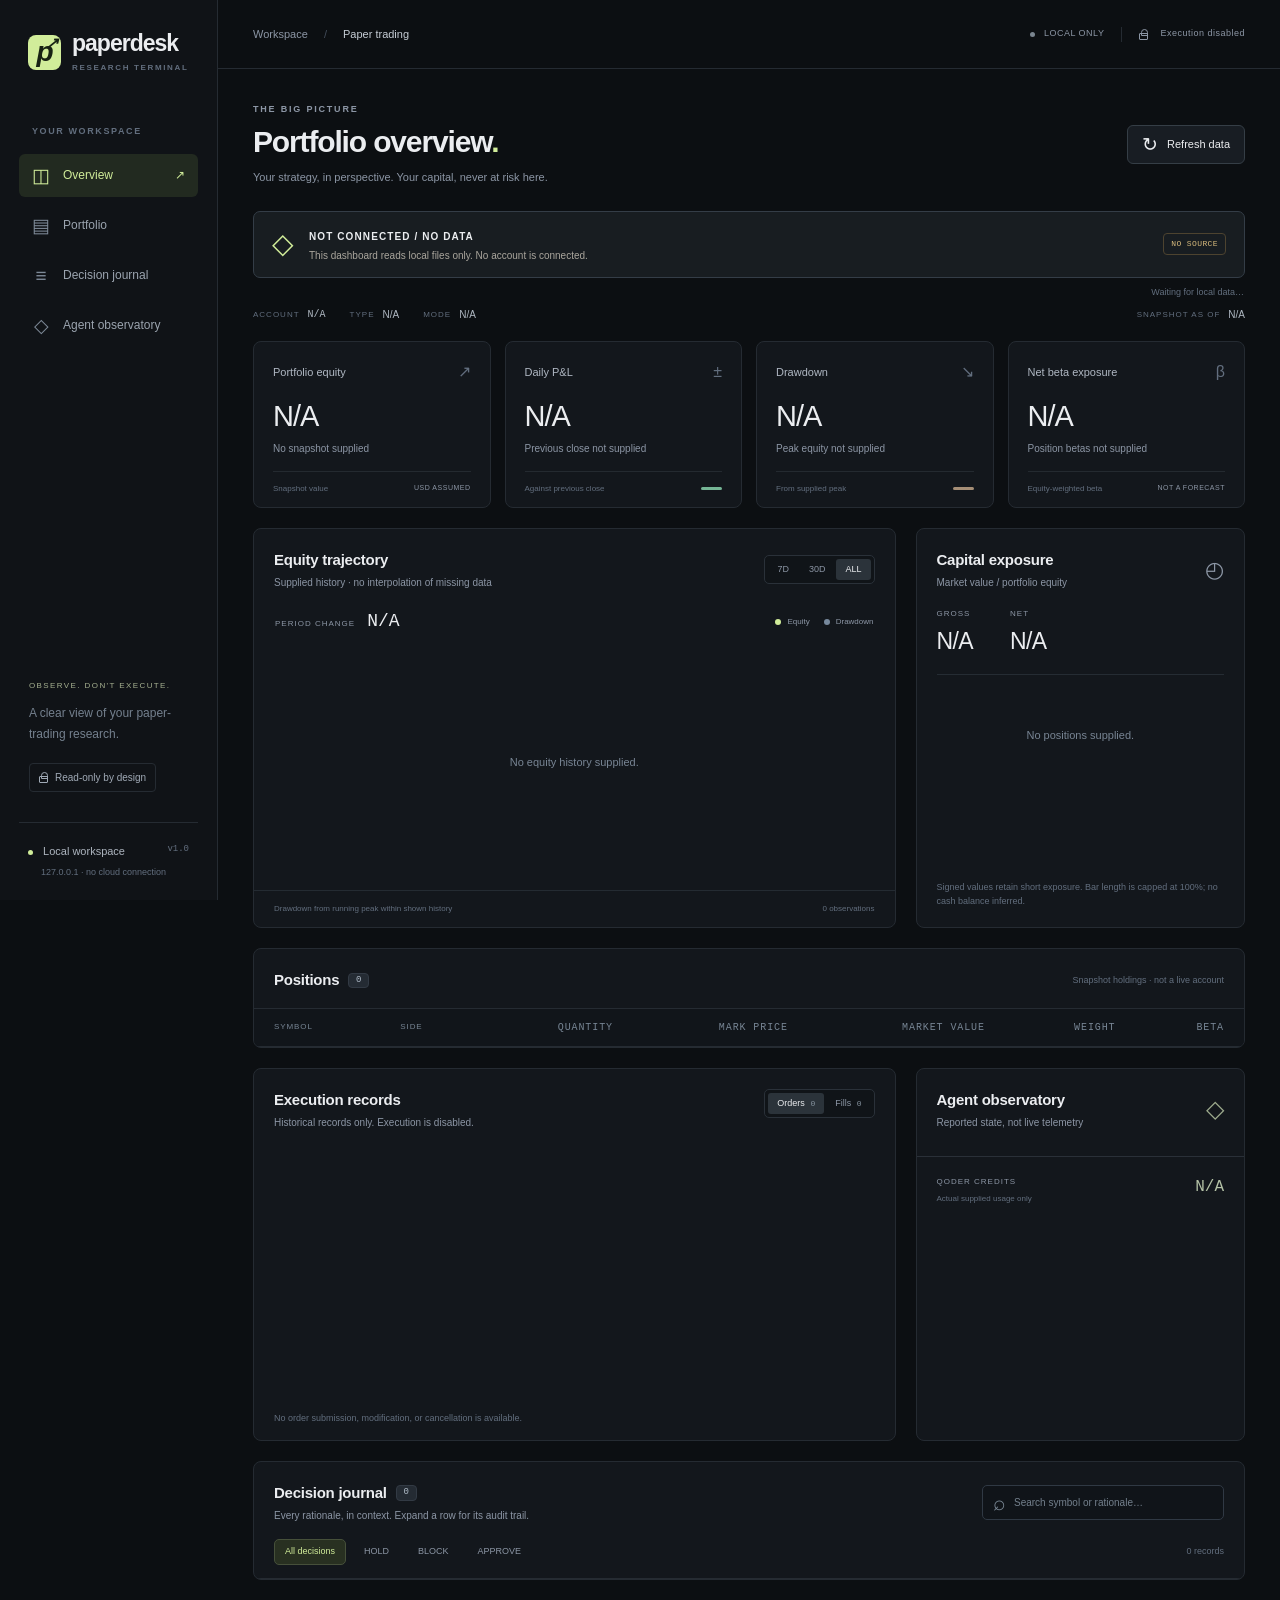
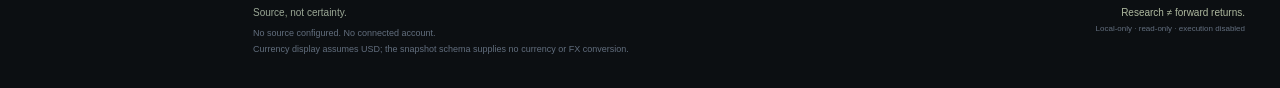
==== docs/dashboard-review_v1.html @ 63361b4b "Add evidence demo and dashboard export; correct saved snapshot consistency" ====
<!doctype html>
<html lang="en">
<head>
  <meta charset="UTF-8">
  <meta name="viewport" content="width=device-width, initial-scale=1.0">
  <meta name="color-scheme" content="dark">
  <title>Paperdesk · Local research terminal</title>
  <style>@charset "UTF-8";
:root{color-scheme:dark;--bg:#0c0f12;--sidebar:#101317;--panel:#13171c;--panel-raised:#181d23;--border:#252b32;--text:#ebedf0;--muted:#8c96a5;--faint:#626e7e;--accent:#d1ed9a;--green:#9bd9b4;--red:#e79c9f;--amber:#d7ba7c;--mono:"Cascadia Code","Consolas",monospace;--sans:"Inter","Segoe UI",Arial,sans-serif}
*{box-sizing:border-box}html{scroll-behavior:smooth;scroll-padding-top:28px}body{margin:0;background:var(--bg);color:var(--text);font-family:var(--sans);font-size:13px;line-height:1.5;-webkit-font-smoothing:antialiased}button,input{font:inherit}button,a,input{ -webkit-tap-highlight-color:transparent}button{cursor:pointer}button:disabled{cursor:wait;opacity:.6}button:focus-visible,a:focus-visible,input:focus-visible,summary:focus-visible{outline:2px solid var(--accent);outline-offset:4px}a{color:inherit;text-decoration:none}button{color:inherit}h1,h2,p{margin:0}h2{font-size:15px;font-weight:600;letter-spacing:-.25px}.mono,.numeric{font-family:var(--mono);font-variant-numeric:tabular-nums}.positive{color:var(--green)!important}.negative{color:var(--red)!important}.muted{color:var(--muted)}.sr-only{position:absolute;width:1px;height:1px;padding:0;margin:-1px;overflow:hidden;clip:rect(0,0,0,0);white-space:nowrap;border:0}[hidden]{display:none!important}.skip-link{position:fixed;top:-60px;left:20px;z-index:100;background:var(--accent);color:var(--bg);padding:12px}.skip-link:focus{top:12px}
.sidebar{position:fixed;inset:0 auto 0 0;width:218px;display:flex;flex-direction:column;padding:31px 19px 21px;background:var(--sidebar);border-right:1px solid var(--border);z-index:10}.brand{display:flex;align-items:center;gap:11px;padding:0 9px;font-size:23px;font-weight:650;letter-spacing:-1px;line-height:1.1}.brand-mark{position:relative;display:grid;place-content:center;width:33px;height:35px;background:var(--accent);color:#172213;border-radius:8px;font-size:28px;font-weight:800;font-style:italic}.brand-mark>span{position:absolute;right:3px;top:0;font-size:15px}.brand-sub{display:block;color:var(--faint);font-size:8px;font-weight:600;letter-spacing:1.65px;margin-top:8px}.workspace-label{margin:52px 13px 15px;color:var(--faint);font-size:9px;font-weight:600;letter-spacing:1.6px}nav{display:grid;gap:7px}.nav-link{display:flex;align-items:center;gap:13px;padding:12px 13px;border-radius:6px;color:#9ba4af;font-size:12px;transition:background .15s,color .15s}.nav-link>span:first-child{font-size:19px;line-height:1;width:18px;text-align:center;color:#7e8a98}.nav-link.active{background:#222a20;color:var(--accent)}.nav-link.active>span{color:var(--accent)}.nav-link:hover{background:#1c2228;color:var(--text)}.nav-arrow{margin-left:auto}.sidebar-note{margin:auto 10px 30px;padding-top:50px;color:var(--muted)}.sidebar-note .tiny-label{font-size:8px;color:#a5b090;letter-spacing:1.4px}.sidebar-note p{font-size:12px;line-height:1.8;margin:9px 0 17px;color:#74808e}.read-only-pill{display:inline-flex;align-items:center;gap:7px;padding:6px 9px;border:1px solid var(--border);border-radius:4px;font-size:10px;color:#a0aab6}.lock-icon{display:inline-block;position:relative;flex:0 0 auto;width:9px;height:7px;border:1px solid currentColor;border-radius:1px;margin-top:4px}.lock-icon:before{content:"";position:absolute;left:1px;top:-5px;width:5px;height:5px;border:1px solid currentColor;border-radius:4px 4px 0 0}.sidebar-bottom{border-top:1px solid var(--border);padding:20px 9px 0;font-size:11px;color:#acb4be}.sidebar-bottom>.mono{float:right;font-size:9px;color:var(--faint)}.sidebar-bottom small{display:block;margin:6px 0 0 13px;font-size:9px;color:var(--faint)}.local-dot,.status-dot{display:inline-block;width:5px;height:5px;background:var(--accent);border-radius:50%;margin-right:7px}.main-shell{margin-left:218px}.topbar{height:69px;border-bottom:1px solid var(--border);padding:0 35px;display:flex;justify-content:space-between;align-items:center;color:var(--muted);font-size:11px}.breadcrumb span{margin:0 13px;color:#434d5a}.breadcrumb strong{font-weight:500;color:#c6cdd5}.topbar-right{display:flex;align-items:center;gap:9px;font-size:9px;letter-spacing:.5px}.topbar-right .status-dot{margin:0;background:#7a858f}.divider{height:15px;width:1px;background:var(--border);margin:0 8px}.topbar-right .lock-icon{margin-right:3px}main{max-width:1700px;margin:auto;padding:34px 35px 23px}.page-heading{display:flex;justify-content:space-between;align-items:center;margin-bottom:25px;gap:20px}.eyebrow{font-size:9px;font-weight:600;letter-spacing:1.8px;color:var(--muted);margin-bottom:6px}h1{font-size:30px;letter-spacing:-1.15px;font-weight:600;line-height:1.25}.title-dot{color:var(--accent)}.page-heading p{font-size:11px;color:var(--muted);margin-top:9px}.refresh-button{display:flex;align-items:center;justify-content:center;gap:9px;flex-shrink:0;padding:9px 14px;background:var(--panel-raised);border:1px solid #353e46;border-radius:6px;font-size:11px;transition:background .15s}.refresh-button>span{font-size:19px;line-height:1}.refresh-button:hover{background:#252d34}.source-banner{display:flex;align-items:center;gap:15px;padding:14px 18px;background:#181d21;border:1px solid #343d47;border-radius:7px}.source-banner.demo{background:#211e17;border-color:#4b402a}.source-banner.demo .banner-symbol,.source-banner.demo strong{color:#e3c589}.banner-symbol{font-size:28px;color:var(--accent);line-height:1}.source-banner strong{font-size:10px;letter-spacing:1.1px;text-transform:uppercase;font-weight:600}.source-banner p{font-size:10px;color:#aaa69d;margin-top:3px}.banner-tag{margin-left:auto;flex:0 0 auto;color:var(--amber);border:1px solid #4d432f;border-radius:4px;padding:4px 7px;font-size:8px;font-family:var(--mono);letter-spacing:.4px}.refresh-status{min-height:26px;padding:8px 1px 2px;color:var(--faint);font-size:9px;text-align:right}.error-panel{margin:7px 0 12px;border:1px solid #754b3d;border-radius:6px;padding:12px 15px;color:#dfbb9b;background:#251d18;font-size:11px;overflow-wrap:anywhere}.error-panel ul{margin:7px 0 0;padding-left:18px}.account-strip{display:flex;flex-wrap:wrap;gap:24px;margin:3px 0 19px;font-size:8px;letter-spacing:1px;color:var(--faint)}.account-strip>span{display:flex;gap:8px;align-items:center}.account-strip strong{font-size:10px;font-weight:500;letter-spacing:0;color:#b0b9c3}.account-strip .snapshot-time{margin-left:auto}.metrics-grid{display:grid;grid-template-columns:repeat(4,minmax(0,1fr));gap:14px;margin-bottom:20px}.metric-card{padding:18px 19px 12px;background:var(--panel);border:1px solid var(--border);border-radius:8px;min-width:0}.metric-label{display:flex;justify-content:space-between;align-items:center;gap:8px;font-size:11px;color:#b0b8c3}.metric-label>span{color:var(--faint);font-size:16px}.metric-value{font-size:29px;font-weight:500;letter-spacing:-1px;line-height:1.3;margin-top:14px;font-variant-numeric:tabular-nums;white-space:nowrap}.metric-note{font-size:10px;color:var(--muted);margin-top:5px;min-height:15px}.metric-bottom{display:flex;justify-content:space-between;align-items:center;gap:5px;font-size:8px;color:var(--faint);border-top:1px solid #242a30;padding-top:11px;margin-top:15px}.tiny-label{font-size:8px;font-weight:500;letter-spacing:1px;color:var(--muted)}.metric-bottom .tiny-label{font-size:7px;letter-spacing:.5px}.mini-line{width:21px;height:3px;background:#75b595;border-radius:2px}.mini-line.muted{background:#a58e76}.panel{background:var(--panel);border:1px solid var(--border);border-radius:8px;min-width:0;overflow:hidden;scroll-margin-top:25px}.panel-heading{display:flex;justify-content:space-between;align-items:center;padding:20px 20px 16px;gap:14px}.panel-heading p{font-size:10px;color:var(--muted);margin-top:4px}.heading-inline{display:flex;align-items:center;gap:9px}.count-badge{background:#242b33;border:1px solid #323a44;color:#b2beca;padding:0 6px;min-width:21px;border-radius:4px;font-size:9px;text-align:center;font-family:var(--mono)}.analytics-grid{display:grid;grid-template-columns:minmax(0,1.95fr) minmax(270px,1fr);gap:20px;margin-bottom:20px}.segmented{display:flex;padding:3px;border:1px solid #2a3139;background:#101418;border-radius:5px;gap:2px;flex-shrink:0}.segmented button{border:0;background:transparent;border-radius:3px;padding:4px 9px;font-size:9px;color:var(--muted)}.segmented button.selected{background:#2b333a;color:var(--text)}.segmented button:hover{color:var(--text)}.segmented button>span{color:#85929e;font-family:var(--mono);font-size:8px;padding-left:3px}.chart-topline{display:flex;align-items:center;justify-content:space-between;margin:2px 21px 0}.chart-topline>div:first-child{display:flex;align-items:baseline;gap:12px}.chart-topline strong{font-family:var(--mono);font-weight:400;font-size:18px}.chart-legend{display:flex;align-items:center;gap:6px;font-size:8px;color:var(--muted)}.legend-dot{width:6px;height:6px;background:var(--accent);border-radius:50%;margin-left:8px}.drawdown-dot{background:#77899d}.equity-chart{padding:0 13px;height:255px;display:flex;align-items:center;justify-content:center}.equity-chart svg{width:100%;height:100%;overflow:visible}.equity-chart .empty-state{width:100%}.chart-axis{fill:#85919f;font-size:9px;font-family:var(--mono)}.chart-grid{stroke:#283038;stroke-width:1;stroke-dasharray:3 5}.chart-footer{display:flex;justify-content:space-between;gap:8px;font-size:8px;color:var(--faint);padding:12px 20px;border-top:1px solid #242b32}.panel-icon{font-size:22px;color:var(--muted)}.exposure-summary{display:flex;gap:37px;border-bottom:1px solid #252c33;margin:0 20px 17px;padding:2px 0 15px}.exposure-summary>div{display:flex;flex-direction:column;gap:4px}.exposure-summary strong{font-size:23px;font-weight:400;letter-spacing:-.6px;font-variant-numeric:tabular-nums}.exposure-bars{padding:0 20px;display:grid;gap:14px;min-height:174px;align-content:start}.exposure-label{display:flex;justify-content:space-between;align-items:center;font-size:10px;margin-bottom:6px}.exposure-label>span:first-child{font-family:var(--mono);font-size:10px}.exposure-label small{font-size:7px;color:var(--faint);font-family:var(--sans);margin-left:8px;letter-spacing:.4px}.exposure-label>span:last-child{font-family:var(--mono);color:#bdc7d0}.exposure-track{height:5px;border-radius:3px;background:#282f36;overflow:hidden}.exposure-fill{display:block;height:100%;border-radius:3px;background:#b9cd96}.exposure-row:nth-child(2) .exposure-fill{background:#97b99e}.exposure-row:nth-child(3) .exposure-fill{background:#8babae}.exposure-row:nth-child(4) .exposure-fill{background:#9aa3b5}.exposure-fill.short{background:#c48d90!important}.panel-footnote{padding:14px 20px;font-size:9px;color:var(--faint);line-height:1.6}.section-note{font-size:9px;color:var(--faint)}.portfolio-panel{margin-bottom:20px}.table-scroll{width:100%;overflow-x:auto;scrollbar-color:#3b454d transparent;scrollbar-width:thin}table{width:100%;border-collapse:collapse;text-align:left;white-space:nowrap}th{font-size:8px;letter-spacing:.9px;color:#778594;font-weight:500;padding:11px 20px;background:#11151a;border-top:1px solid var(--border);border-bottom:1px solid var(--border)}td{padding:13px 20px;font-size:11px;border-bottom:1px solid #252b32;color:#b7c1cd}tbody tr:last-child td{border-bottom:0}tbody tr:hover{background:#191f25}.numeric{text-align:right;font-size:10px}.symbol-cell{display:flex;align-items:center;gap:10px;color:var(--text);font-size:11px;font-family:var(--mono)}.symbol-avatar{width:26px;height:26px;background:#262f36;border:1px solid #35414c;border-radius:6px;display:grid;place-content:center;color:#bdcbd6;font-size:10px;font-family:var(--sans)}.tag{display:inline-block;padding:3px 7px;border-radius:4px;font-size:8px;font-weight:500;letter-spacing:.5px;background:#26332e;color:#a4cbb7}.tag.short,.tag.block{color:#e0a4a5;background:#39292d}.tag.hold{color:#b4bfcf;background:#28313f}.tag.approve,.tag.filled{color:#afd2b2;background:#27372b}.tag.other{background:#2c3035;color:#c4cad1}.operations-grid{display:grid;grid-template-columns:minmax(0,1.95fr) minmax(270px,1fr);gap:20px;margin-bottom:20px}.activity-panel .panel-heading{align-items:flex-start}.activity-panel th,.activity-panel td{padding-left:17px;padding-right:17px}.activity-panel td{font-size:10px}.activity-panel .table-scroll{min-height:251px}.record-details{white-space:normal;min-width:180px}.record-details summary{cursor:pointer;color:#b7c6d6;list-style:none}.record-details summary:before{content:"+ ";color:var(--faint)}.record-details[open] summary:before{content:"− "}.record-details dl{margin:10px 0 0;display:grid;gap:6px}.record-details dt{font-size:8px;color:var(--faint)}.record-details dd{margin:0;font-size:9px;overflow-wrap:anywhere;font-family:var(--mono)}.agent-icon{font-size:24px;color:#9eac8e}.agent-list{padding:0 20px}.agent-row{display:flex;align-items:center;gap:10px;padding:10px 0;border-bottom:1px solid #252c33}.agent-row:last-child{border-bottom:none}.agent-initial{width:25px;height:25px;border:1px solid #343e49;background:#212831;color:#9eafc0;border-radius:5px;display:grid;place-content:center;font-family:var(--mono);font-size:10px}.agent-info{min-width:0}.agent-name{font-size:10px;color:#c9d0d8}.agent-session{font-family:var(--mono);font-size:8px;color:var(--faint);max-width:165px;overflow:hidden;text-overflow:ellipsis;white-space:nowrap}.agent-status{margin-left:auto;font-size:8px;color:#b7c4a2;text-align:right;max-width:90px;overflow-wrap:anywhere}.agent-status.unknown{color:var(--faint)}.credits-row{display:flex;justify-content:space-between;align-items:center;border-top:1px solid #2a3038;margin-top:10px;padding:13px 20px}.credits-row strong{font-family:var(--mono);font-size:16px;font-weight:400;color:#b4c2a6}.credits-row small{display:block;font-size:8px;color:var(--faint);margin-top:3px}.decisions-panel{margin-bottom:24px}.search-box{display:flex;align-items:center;gap:8px;border:1px solid #303944;border-radius:5px;padding:5px 10px;background:#101419;width:242px;color:#7c8a97}.search-box>span{font-size:21px;line-height:1}.search-box input{width:100%;border:0;background:transparent;outline:none;font-size:10px;padding:4px 0;color:var(--text)}.search-box input::placeholder{color:#74808d}.search-box:focus-within{border-color:var(--accent)}.decision-toolbar{display:flex;align-items:center;justify-content:space-between;padding:0 20px 13px;gap:10px;border-bottom:1px solid var(--border)}.decision-filters{display:flex;gap:7px}.decision-filters button{padding:5px 10px;border:1px solid transparent;background:transparent;color:var(--muted);border-radius:5px;font-size:9px}.decision-filters button.selected{background:#283021;border-color:#46503a;color:var(--accent)}.decision-filters button:hover{background:#222930}.decision-row{border-bottom:1px solid #252c33}.decision-row:last-child{border-bottom:0}.decision-row summary{display:grid;grid-template-columns:86px 90px 68px 71px minmax(100px,1fr) 12px;align-items:center;gap:16px;padding:16px 20px;cursor:pointer;list-style:none;font-size:10px}.decision-row summary::-webkit-details-marker{display:none}.decision-row summary:hover{background:#191f25}.decision-time{color:var(--muted);font-family:var(--mono);font-size:9px}.decision-time small{display:block;color:var(--faint);font-size:8px;margin-top:2px}.decision-agent{color:#bdc7d2}.decision-symbol{font-family:var(--mono);font-size:10px}.decision-reason{color:#a5afbc;overflow:hidden;text-overflow:ellipsis;white-space:nowrap}.decision-expand{color:var(--faint);font-size:14px}.decision-row[open] .decision-expand{transform:rotate(45deg)}.audit-grid{display:grid;grid-template-columns:repeat(3,minmax(0,1fr));gap:14px 25px;background:#101419;margin:0;padding:17px 20px;border-top:1px dashed #2b333b}.audit-grid dt{color:#7f8e9e;font-size:8px;letter-spacing:.5px;text-transform:uppercase;margin-bottom:4px}.audit-grid dd{margin:0;color:#b8c3cf;font-size:10px;font-family:var(--mono);overflow-wrap:anywhere;white-space:pre-wrap}.audit-grid .wide{grid-column:1/-1}.empty-state{text-align:center;padding:35px 20px;color:#788594;font-size:11px}.empty-state strong{display:block;font-size:12px;font-weight:500;color:#aab5c0;margin-bottom:7px}.empty-cell{text-align:center!important;white-space:normal;padding:35px 20px!important;color:var(--faint);font-size:11px!important}.provenance{display:flex;justify-content:space-between;gap:25px;color:var(--faint);font-size:9px;line-height:1.8;padding-bottom:8px}.provenance>div:first-child{max-width:75%}.provenance strong{color:#9aa795;font-weight:500;display:block;font-size:10px;margin-bottom:3px}.provenance span{display:block;overflow-wrap:anywhere}.research-note{text-align:right;color:#aeb99f;font-size:10px;white-space:nowrap}.research-note span{color:var(--faint);font-size:8px}
@media(min-width:1550px){main{padding-left:45px;padding-right:45px}.metric-value{font-size:34px}.equity-chart{height:280px}.exposure-bars{min-height:199px}.topbar{padding:0 45px}}
@media(max-width:1200px){.sidebar{width:186px;padding-left:12px;padding-right:12px}.brand{font-size:21px;gap:9px}.brand-sub{font-size:7px;letter-spacing:1.2px}.main-shell{margin-left:186px}.topbar{padding:0 25px}main{padding:28px 25px 20px}.metrics-grid{gap:10px}.metric-card{padding:16px 13px 11px}.metric-value{font-size:25px}.metric-bottom{font-size:7px}.analytics-grid,.operations-grid{grid-template-columns:minmax(0,1.6fr) minmax(265px,1fr);gap:15px}.panel-heading{padding-left:16px;padding-right:16px}.chart-legend{display:none}.decision-row summary{gap:10px;grid-template-columns:78px 80px 65px 68px minmax(70px,1fr) 12px}.account-strip{gap:16px}.activity-panel .panel-heading{flex-wrap:wrap}.section-note{font-size:8px}.metric-note{font-size:9px}}
@media(max-width:1000px){.sidebar{width:70px;padding:25px 11px}.brand{padding:0;justify-content:center}.brand>span:last-child,.workspace-label,.nav-link .nav-arrow,.sidebar-note,.sidebar-bottom{display:none}.brand-mark{flex-shrink:0}.sidebar nav{margin-top:38px;gap:14px}.nav-link{font-size:0;padding:14px;gap:0}.nav-link>span:first-child{font-size:22px;flex-shrink:0}.main-shell{margin-left:70px}.metrics-grid{grid-template-columns:repeat(2,minmax(0,1fr));gap:14px}.metric-value{font-size:29px}.metric-bottom{font-size:8px}.analytics-grid,.operations-grid{grid-template-columns:minmax(0,1.45fr) minmax(255px,1fr)}.chart-topline>div:first-child{gap:8px}.chart-topline .tiny-label{font-size:7px}.chart-topline strong{font-size:15px}.account-strip .snapshot-time{margin-left:0}.topbar-right{font-size:8px}}
@media(max-width:760px){.topbar{height:54px;padding:0 20px}.topbar-right .divider,.topbar-right .lock-icon{display:none}.topbar-right{font-size:0}.topbar-right .status-dot{margin-right:0}.topbar-right:after{content:"LOCAL · READ ONLY";font-size:8px}.breadcrumb{font-size:10px}.breadcrumb span{margin:0 8px}main{padding:25px 20px 20px}.page-heading{align-items:flex-start;margin-bottom:20px}h1{font-size:26px}.page-heading p{max-width:260px;line-height:1.7}.refresh-button{font-size:10px;padding:8px 10px;margin-top:17px}.source-banner{padding:13px;gap:10px}.source-banner strong{font-size:9px;letter-spacing:.6px}.source-banner p{font-size:9px}.banner-tag{display:none}.account-strip{gap:9px 18px;margin-top:5px}.analytics-grid,.operations-grid{grid-template-columns:1fr}.exposure-bars{min-height:0}.exposure-panel .panel-footnote{margin-top:6px}.equity-chart{height:265px}.exposure-summary{gap:50px}.chart-legend{display:flex}.chart-topline strong{font-size:18px}.agents-panel .agent-list{display:grid;grid-template-columns:1fr 1fr;gap:0 22px}.agent-row:last-child{border-bottom:1px solid #252c33}.agent-session{max-width:135px}.decision-heading{flex-wrap:wrap}.search-box{width:100%}.decision-row summary{grid-template-columns:72px 70px 65px 1fr 12px;gap:9px}.decision-time{font-size:8px}.decision-symbol{grid-column:4;grid-row:1;text-align:right}.decision-row summary>.tag{grid-column:3;grid-row:1;text-align:center}.decision-reason{grid-column:1/5;grid-row:2;white-space:normal;font-size:10px;line-height:1.6}.decision-expand{grid-column:5;grid-row:1}.audit-grid{grid-template-columns:repeat(2,minmax(0,1fr))}.decision-toolbar{align-items:flex-start;flex-direction:column;gap:9px}.provenance{flex-direction:column;gap:13px}.provenance>div:first-child{max-width:100%}.research-note{text-align:left;white-space:normal}.portfolio-panel .panel-heading .section-note{display:none}.activity-panel .panel-heading{flex-wrap:nowrap}.activity-panel .table-scroll{min-height:180px}}
@media(max-width:480px){.sidebar{width:54px;padding:21px 7px}.brand-mark{width:29px;height:31px;font-size:24px}.nav-link{padding:11px 9px}.nav-link>span:first-child{font-size:19px}.main-shell{margin-left:54px}.topbar{padding:0 13px}.breadcrumb{font-size:9px}.topbar-right:after{font-size:7px}main{padding:22px 13px 15px}.eyebrow{font-size:8px}h1{font-size:23px}.page-heading{flex-wrap:wrap;gap:12px}.page-heading p{font-size:10px;max-width:100%}.refresh-button{margin-top:0}.metrics-grid{gap:9px}.metric-card{padding:13px 11px 10px}.metric-label{font-size:9px;gap:3px}.metric-label>span{font-size:13px}.metric-value{font-size:clamp(16px,5vw,24px);letter-spacing:-1px;margin-top:12px}.metric-note{font-size:8px;min-height:25px}.metric-bottom{font-size:7px;margin-top:11px}.metric-bottom .tiny-label,.metric-bottom .mini-line{display:none}.source-banner .banner-symbol{display:none}.account-strip{font-size:7px}.account-strip strong{font-size:9px}.account-strip>span{gap:5px}.account-strip .snapshot-time{width:100%}.panel-heading{padding:16px 13px 13px}.panel-heading h2{font-size:13px}.panel-heading p{font-size:9px}.segmented button{padding:4px 6px;font-size:8px}.chart-topline{margin-left:13px;margin-right:13px}.chart-topline .tiny-label{display:none}.chart-legend{font-size:7px;gap:4px}.chart-topline strong{font-size:17px}.chart-footer{font-size:7px;padding:10px 13px}.chart-footer>span:first-child{max-width:180px}.equity-chart{height:220px;padding:0 5px}.agent-list{padding:0 13px}.agents-panel .agent-list{grid-template-columns:1fr}.agent-row:last-child{border-bottom:0}.agent-session{max-width:170px}.decision-toolbar{padding-left:13px;padding-right:13px}.decision-filters{gap:1px;width:100%;justify-content:space-between}.decision-filters button{padding:5px 7px;font-size:8px}.decision-row summary{padding:14px 13px;gap:8px;grid-template-columns:62px 62px 57px 1fr 9px}.decision-agent,.decision-symbol{font-size:9px}.decision-row .tag{font-size:7px;padding:3px 4px}.audit-grid{padding:14px 13px;gap:12px;grid-template-columns:1fr}.audit-grid .wide{grid-column:1}.activity-panel .panel-heading{flex-wrap:wrap}.refresh-status{text-align:left;font-size:8px}}
@media(prefers-reduced-motion:reduce){html{scroll-behavior:auto}*,*:before,*:after{transition:none!important;animation:none!important}}

/* Keep full books usable without stretching the whole dashboard. */
.exposure-bars{max-height:270px;overflow-y:auto}.portfolio-panel .table-scroll{max-height:330px;overflow:auto}.activity-panel .table-scroll{max-height:310px;overflow:auto}.decision-list{max-height:440px;overflow:auto}
</style>
  <script>"use strict";

(() => {
  const $ = (id) => document.getElementById(id);
  const agentNames = ["Coordinator", "Scout", "Executor", "Auditor", "Advisor"];
  const decisionKinds = ["HOLD", "BLOCK", "APPROVE"];
  let state = null;
  let decisionFilter = "ALL";
  let activityTab = "orders";
  let chartRange = "all";
  const isNumber = (value) => typeof value === "number" && Number.isFinite(value);
  const text = (value) => value === null || value === undefined || value === "" ? "N/A" : String(value);
  const num = (value, digits = 2) => isNumber(value) ? value.toLocaleString("en-US", {maximumFractionDigits: digits, minimumFractionDigits: digits}) : "N/A";
  const money = (value, signed = false) => isNumber(value) ? `${value < 0 ? "−" : signed && value > 0 ? "+" : ""}$${num(Math.abs(value))}` : "N/A";
  const pct = (value, signed = false) => isNumber(value) && isNumber(value * 100) ? `${value < 0 ? "−" : signed && value > 0 ? "+" : ""}${num(Math.abs(value * 100))}%` : "N/A";
  const date = (value) => {
    const parsed = new Date(value || "invalid");
    return Number.isNaN(parsed.getTime()) ? "N/A" : parsed.toISOString().replace("T", " ").slice(0, 19) + " UTC";
  };
  function el(tag, className, value) {
    const node = document.createElement(tag);
    if (className) node.className = className;
    if (value !== undefined) node.textContent = text(value);
    return node;
  }
  function set(id, value) { $(id).textContent = text(value); }
  function tone(node, value) {
    node.classList.toggle("positive", isNumber(value) && value > 0);
    node.classList.toggle("negative", isNumber(value) && value < 0);
  }
  function empty(container, title, description) {
    const box = el("div", "empty-state");
    box.append(el("strong", "", title), el("span", "", description));
    container.replaceChildren(box);
  }
  function emptyTable(body, columns, message) {
    const row = el("tr");
    const cell = el("td", "empty-cell", message);
    cell.colSpan = columns;
    row.append(cell);
    body.replaceChildren(row);
  }
  function addCell(row, value, className = "") {
    const cell = el("td", className);
    if (value !== "") cell.textContent = text(value);
    row.append(cell);
    return cell;
  }
  function tag(value, kind) { return el("span", `tag ${kind || "other"}`, value); }
  function auditList(values, className = "audit-grid") {
    const list = el("dl", className);
    for (const [label, value, wide] of values) {
      const item = el("div", wide ? "wide" : "");
      item.append(el("dt", "", label), el("dd", "", value));
      list.append(item);
    }
    return list;
  }
  function selectButtons(container, attribute, selection) {
    for (const button of container.querySelectorAll("button")) {
      const selected = button.dataset[attribute] === selection;
      button.classList.toggle("selected", selected);
      button.setAttribute("aria-pressed", String(selected));
    }
  }

  function renderErrors(data) {
    const panel = $("error-panel");
    panel.replaceChildren();
    panel.hidden = data.parse_error_count === 0;
    if (!panel.hidden) {
      panel.append(el("strong", "", `${data.parse_error_count} source issue${data.parse_error_count === 1 ? "" : "s"} · incomplete data must not be treated as a complete account view.`));
      const list = el("ul");
      for (const issue of data.errors || []) {
        list.append(el("li", "", `${text(issue.source)}${issue.line ? `, row ${issue.line}` : ""}: ${text(issue.message)}`));
      }
      panel.append(list);
    }
  }

  function render(data) {
    const snapshot = data.snapshot || {};
    const summary = data.summary;
    const demo = data.synthetic;
    $("source-banner").classList.toggle("demo", demo);
    set("source-title", demo ? "SIMULATED DEMO — no connected account" : data.source_mode === "snapshot" ? "LOCAL SNAPSHOT — no connected account" : "Not connected / no data");
    set("source-description", demo ? "Fictional, static paper-trading records for interface demonstration. These are not live results." : data.source_mode === "snapshot" ? "Explicitly configured local files. Values reflect the supplied snapshot, not a live account." : "Start with --snapshot PATH to read local data, or --fixture to explicitly opt in to synthetic demo records.");
    set("source-tag", demo ? "SYNTHETIC DATA" : data.source_mode === "snapshot" ? "FILE VIEW" : "NO SOURCE");
    set("account-id", snapshot.account_id);
    set("account-type", snapshot.account_type);
    set("mode", snapshot.mode);
    set("as-of", date(snapshot.as_of));
    set("equity-value", money(summary.equity));
    set("equity-note", isNumber(summary.total_pnl) ? `${money(summary.total_pnl, true)} since initial equity` : "Initial equity not supplied");
    set("pnl-value", money(summary.daily_pnl, true));
    tone($("pnl-value"), summary.daily_pnl);
    set("pnl-note", isNumber(summary.daily_pnl_pct) ? `${pct(summary.daily_pnl_pct, true)} from previous close` : "Valid previous close not supplied");
    set("drawdown-value", pct(summary.drawdown_pct));
    set("drawdown-note", isNumber(snapshot.peak_equity) && snapshot.peak_equity > 0 ? `Peak equity ${money(snapshot.peak_equity)}` : "Valid peak equity not supplied");
    set("beta-value", isNumber(summary.net_beta) ? `${num(summary.net_beta)}×` : "N/A");
    set("beta-note", summary.unknown_beta_count > 0 ? `${summary.unknown_beta_count} position beta${summary.unknown_beta_count === 1 ? "" : "s"} unknown` : isNumber(summary.net_beta) ? "Σ (market value × beta) / equity" : "Complete positions and equity required");
    set("gross-exposure", pct(summary.gross_exposure_pct));
    set("net-exposure", pct(summary.net_exposure_pct, true));
    set("chart-caption", demo ? "Synthetic history · not live performance" : "Supplied history · not a forward-return forecast");
    renderErrors(data);
    renderChart();
    renderExposures(snapshot);
    renderPositions(snapshot);
    renderActivity();
    renderAgents(snapshot);
    renderDecisions();
    const sources = data.provenance?.sources || {};
    set("provenance-text", `${demo ? "SIMULATED DEMO. " : ""}Source: ${sources.snapshot || "none configured"}. Snapshot as of ${date(snapshot.as_of)}. Last local read ${date(data.read_at)}.`);
    set("journal-provenance", data.source_mode === "none" ? "No snapshot or journals read. No automatic refresh; use Refresh data." : `Decisions: ${sources.decisions?.status || "not supplied"} · Fills: ${sources.fills?.status || "not supplied"} · Up to ${data.provenance?.journal_row_limit || 500} valid records per journal, in file order. No automatic refresh.`);
  }

  function svgNode(tagName, attributes, value) {
    const node = document.createElementNS("http://www.w3.org/2000/svg", tagName);
    for (const [key, val] of Object.entries(attributes || {})) node.setAttribute(key, String(val));
    if (value !== undefined) node.textContent = String(value);
    return node;
  }
  function renderChart() {
    const container = $("equity-chart");
    const history = (state?.snapshot?.equity_history || []).filter((point) => isNumber(point.equity) && Number.isFinite(Date.parse(point.timestamp))).slice().sort((a, b) => Date.parse(a.timestamp) - Date.parse(b.timestamp));
    const latest = history.length ? Date.parse(history[history.length - 1].timestamp) : 0;
    const points = history.filter((point) => chartRange === "all" || Date.parse(point.timestamp) >= latest - Number(chartRange) * 86400000);
    set("history-count", `${points.length} observation${points.length === 1 ? "" : "s"}`);
    const change = points.length > 1 ? points[points.length - 1].equity - points[0].equity : null;
    set("period-change", money(change, true));
    tone($("period-change"), change);
    if (!points.length) {
      empty(container, "No equity history", "A chart appears only when timestamped equity observations are supplied.");
      return;
    }
    const svg = svgNode("svg", {viewBox: "0 0 690 260", role: "img", "aria-label": `Equity and historical drawdown; ${points.length} supplied observations; period change ${money(change, true)}`});
    svg.append(svgNode("title", {}, "Supplied equity observations and drawdown from the running peak"));
    const defs = svgNode("defs");
    const gradient = svgNode("linearGradient", {id: "equity-gradient", x1: "0", x2: "0", y1: "0", y2: "1"});
    gradient.append(svgNode("stop", {offset: "0%", "stop-color": "#bfdc91", "stop-opacity": ".18"}), svgNode("stop", {offset: "100%", "stop-color": "#bfdc91", "stop-opacity": "0"}));
    defs.append(gradient);
    svg.append(defs);
    const values = points.map((point) => point.equity);
    const low = Math.min(...values), high = Math.max(...values);
    const span = high - low || Math.max(Math.abs(high) * .01, 1);
    // Extreme finite inputs can still overflow chart arithmetic. Never emit NaN SVG.
    if (!isNumber(span) || !isNumber(low - span * .12) || !isNumber(high + span * .12)) {
      empty(container, "History outside display range", "Values cannot be plotted safely. Inspect the local source.");
      return;
    }
    const min = low - span * .12, max = high + span * .12;
    if (!isNumber(max - min)) {
      empty(container, "History outside display range", "Values cannot be plotted safely. Inspect the local source.");
      return;
    }
    const firstTime = Date.parse(points[0].timestamp), lastTime = Date.parse(points[points.length - 1].timestamp);
    const x = (point) => points.length === 1 || firstTime === lastTime ? 320 : 14 + (Date.parse(point.timestamp) - firstTime) / (lastTime - firstTime) * 595;
    const y = (value) => 164 - (value - min) / (max - min) * 139;
    for (let i = 0; i <= 3; i++) {
      const value = min + (max - min) * i / 3;
      const pos = y(value);
      svg.append(svgNode("line", {x1: 14, x2: 609, y1: pos, y2: pos, class: "chart-grid"}));
      const label = Math.abs(value) >= 1000 ? `$${num(value / 1000, 1)}k` : money(value);
      svg.append(svgNode("text", {x: 677, y: pos + 3, "text-anchor": "end", class: "chart-axis"}, label));
    }
    const coordinates = points.map((point) => `${x(point)},${y(point.equity)}`);
    const line = "M" + coordinates.join(" L");
    if (points.length > 1) svg.append(svgNode("path", {d: `${line} L${x(points[points.length - 1])},174 L${x(points[0])},174 Z`, fill: "url(#equity-gradient)"}));
    svg.append(svgNode("path", {d: line, fill: "none", stroke: "#c6e29a", "stroke-width": 2, "stroke-linejoin": "round"}));
    for (const point of points) {
      const dot = svgNode("circle", {cx: x(point), cy: y(point.equity), r: points.length === 1 ? 4 : 2, fill: "#c6e29a"});
      dot.append(svgNode("title", {}, `${date(point.timestamp)} · ${money(point.equity)}`));
      svg.append(dot);
    }
    svg.append(svgNode("line", {x1: 14, x2: 609, y1: 191, y2: 191, class: "chart-grid"}), svgNode("text", {x: 677, y: 194, "text-anchor": "end", class: "chart-axis"}, "0.0%"));
    let peak = -Infinity;
    const drawdowns = points.map((point) => {
      peak = Math.max(peak, point.equity);
      const value = peak > 0 ? Math.min(0, (point.equity - peak) / peak) : null;
      return {point, value: isNumber(value) ? value : null};
    });
    if (drawdowns.every((point) => point.value !== null)) {
      const maxDrawdown = Math.max(.005, ...drawdowns.map((item) => Math.abs(item.value)));
      const ddCoords = drawdowns.map((item) => `${x(item.point)},${191 + Math.abs(item.value) / maxDrawdown * 32}`);
      svg.append(svgNode("path", {d: "M" + ddCoords.join(" L") + ` L${x(points[points.length - 1])},191 L${x(points[0])},191 Z`, fill: "#71879e", "fill-opacity": ".16", stroke: "#7d92a9", "stroke-width": 1}));
      svg.append(svgNode("text", {x: 677, y: 225, "text-anchor": "end", class: "chart-axis"}, pct(-maxDrawdown)));
    } else {
      svg.append(svgNode("text", {x: 24, y: 215, class: "chart-axis"}, "Drawdown unavailable: nonpositive running peak"));
    }
    const indexes = [...new Set([0, Math.floor((points.length - 1) / 2), points.length - 1])];
    for (const index of indexes) {
      const point = points[index];
      svg.append(svgNode("text", {x: x(point), y: 249, class: "chart-axis", "text-anchor": index === 0 ? "start" : index === points.length - 1 ? "end" : "middle"}, new Date(point.timestamp).toISOString().slice(5, 10)));
    }
    container.replaceChildren(svg);
  }

  function renderExposures(snapshot) {
    const container = $("exposure-bars");
    container.replaceChildren();
    if (!snapshot.positions?.length) {
      empty(container, snapshot.positions ? "No open positions" : "No positions supplied", "Exposure is not inferred from orders or fills.");
      return;
    }
    for (const position of snapshot.positions.slice().sort((a, b) => Math.abs(b.quantity * b.price) - Math.abs(a.quantity * a.price))) {
      const marketValue = position.quantity * position.price;
      const weight = snapshot.equity > 0 ? marketValue / snapshot.equity : null;
      const row = el("div", "exposure-row");
      const label = el("div", "exposure-label");
      const symbol = el("span", "", position.symbol);
      symbol.append(el("small", "", position.quantity < 0 ? "SHORT" : "LONG"));
      label.append(symbol, el("span", "", pct(weight, position.quantity < 0)));
      const track = el("div", "exposure-track");
      const bar = el("span", `exposure-fill${position.quantity < 0 ? " short" : ""}`);
      bar.style.width = `${isNumber(weight) ? Math.min(100, Math.abs(weight) * 100) : 0}%`;
      track.append(bar);
      row.append(label, track);
      container.append(row);
    }
  }

  function renderPositions(snapshot) {
    const body = $("positions-body");
    const positions = snapshot.positions || [];
    set("position-count", positions.length);
    body.replaceChildren();
    if (!positions.length) {
      emptyTable(body, 7, snapshot.positions ? "No open positions in the supplied snapshot." : "No position data supplied. No account is connected.");
      return;
    }
    for (const position of positions) {
      const row = el("tr");
      const symbol = el("div", "symbol-cell");
      const shortSymbol = position.symbol.replace(/^US\./, "");
      symbol.append(el("span", "symbol-avatar", shortSymbol.slice(0, 1)), el("span", "", position.symbol));
      addCell(row, "").append(symbol);
      addCell(row, "").append(tag(position.quantity < 0 ? "SHORT" : "LONG", position.quantity < 0 ? "short" : "long"));
      const marketValue = position.quantity * position.price;
      addCell(row, num(position.quantity, 3), "numeric");
      addCell(row, money(position.price), "numeric");
      addCell(row, money(marketValue), "numeric");
      addCell(row, pct(snapshot.equity > 0 ? marketValue / snapshot.equity : null), "numeric");
      addCell(row, isNumber(position.beta) ? num(position.beta) : "Unknown", "numeric");
      body.append(row);
    }
  }

  function renderActivity() {
    const orders = state?.snapshot?.orders || [];
    const fills = state?.fills || [];
    set("order-count", orders.length);
    set("fill-count", fills.length);
    set("activity-caption", activityTab === "orders" ? "Supplied order records" : "Supplied fill records");
    const headers = activityTab === "orders" ? ["SYMBOL", "SIDE", "QUANTITY", "PRICE", "STATUS / RECORD"] : ["SYMBOL", "SIDE", "QUANTITY", "FILL PRICE", "FEES / RECORD"];
    const heading = el("tr");
    headers.forEach((name, index) => heading.append(el("th", index === 2 || index === 3 ? "numeric" : "", name)));
    $("activity-head").replaceChildren(heading);
    const body = $("activity-body");
    body.replaceChildren();
    const rows = (activityTab === "orders" ? orders : fills).slice().reverse();
    set("activity-note", activityTab === "orders" ? "Records do not imply pending executable instructions. No submission or cancellation controls." : "Fees include supplied commission, platform and regulatory fees. Missing fee components remain unknown.");
    if (!rows.length) {
      emptyTable(body, 5, `No ${activityTab === "orders" ? "order" : "fill"} records supplied. This dashboard never executes orders.`);
      return;
    }
    for (const record of rows) {
      const row = el("tr");
      addCell(row, record.symbol, "mono");
      addCell(row, record.side || "N/A");
      addCell(row, num(record.quantity, 3), "numeric");
      addCell(row, money(record.price), "numeric");
      const details = el("details", "record-details");
      const summary = el("summary");
      let fields;
      if (activityTab === "orders") {
        summary.append(tag(record.status || "Unknown", record.status?.toUpperCase() === "FILLED" ? "filled" : "other"));
        fields = [["Order ID", record.order_id], ["Timestamp", date(record.timestamp)], ["Type", record.type], ["Filled quantity", num(record.filled_quantity, 3)]];
      } else {
        const fees = [record.commission, record.platform_fee, record.regulatory_fee];
        summary.textContent = fees.every(isNumber) ? money(fees.reduce((a, b) => a + b, 0)) : "Fees N/A";
        fields = [["Order ID", record.order_id], ["Fill ID", record.fill_id], ["Timestamp", date(record.timestamp)], ["Commission", money(record.commission)], ["Platform fee", money(record.platform_fee)], ["Regulatory fee", money(record.regulatory_fee)], ["Arrival price", money(record.arrival_price)], ["Slippage (bps), supplied", num(record.slippage_bps)]];
      }
      details.append(summary, auditList(fields, ""));
      addCell(row, "").append(details);
      body.append(row);
    }
  }

  function renderAgents(snapshot) {
    const list = $("agent-list");
    list.replaceChildren();
    for (const name of agentNames) {
      const agent = (snapshot.agents || []).find((item) => item.name.toLowerCase() === name.toLowerCase());
      const row = el("div", "agent-row");
      const info = el("div", "agent-info");
      const session = el("div", "agent-session", agent?.session_id || "No session supplied");
      session.title = text(agent?.session_id);
      info.append(el("div", "agent-name", name), session);
      row.append(el("span", "agent-initial", name.slice(0, 1)), info, el("span", `agent-status${agent?.status ? "" : " unknown"}`, agent?.status || "Unknown"));
      list.append(row);
    }
    const usage = snapshot.usage || {};
    set("credits-value", !state.synthetic && isNumber(usage.credits) ? num(usage.credits) : "N/A");
    set("credits-date", !state.synthetic && isNumber(usage.credits) ? `Supplied usage · ${date(usage.as_of)}` : "Actual supplied usage only · not estimated");
  }

  function category(row) {
    const action = String(row.action || "").toUpperCase();
    const kind = String(row.kind || "").toUpperCase();
    return decisionKinds.includes(kind) ? kind : decisionKinds.includes(action) ? action : "OTHER";
  }
  function renderDecisions() {
    const all = state?.decisions || [];
    const search = $("decision-search").value.trim().toLowerCase();
    const decisions = all.filter((row) => (decisionFilter === "ALL" || category(row) === decisionFilter) && (!search || JSON.stringify(row).toLowerCase().includes(search))).slice().reverse();
    set("decision-count", all.length);
    set("decision-result-count", `${decisions.length} of ${all.length} records`);
    const list = $("decision-list");
    list.replaceChildren();
    if (!decisions.length) {
      empty(list, all.length ? "No matching decisions" : "No decisions recorded", all.length ? "Try another filter or clear your search." : "Only supplied journal entries appear here. No agent is run by this dashboard.");
      return;
    }
    for (const decision of decisions) {
      const row = el("details", "decision-row");
      const summary = el("summary");
      const timestamp = date(decision.timestamp);
      const time = el("span", "decision-time", timestamp === "N/A" ? "N/A" : timestamp.slice(11, 19));
      if (timestamp !== "N/A") time.append(el("small", "", timestamp.slice(0, 10) + " UTC"));
      const kind = category(decision);
      summary.append(time, el("span", "decision-agent", decision.agent), el("span", "decision-symbol", decision.symbol || "—"), tag(kind, kind.toLowerCase()), el("span", "decision-reason", decision.reason), el("span", "decision-expand", "+"));
      const fields = [["Reason", decision.reason, true], ["Event ID", decision.event_id], ["Timestamp", timestamp], ["Account / mode", `${text(decision.account_id)} / ${text(decision.mode)}`], ["Run ID", decision.run_id], ["Session ID", decision.session_id], ["Agent", decision.agent], ["Kind / action", `${text(decision.kind)} / ${text(decision.action)}`], ["Symbol", decision.symbol], ["Target checksum", decision.target_checksum], ["Order fingerprint", decision.order_fingerprint], ["Config checksum", decision.config_checksum], ["Rule checks", decision.rule_checks, true]];
      row.append(summary, auditList(fields));
      list.append(row);
    }
  }

  async function refresh() {
    const button = $("refresh");
    if (button.disabled) return;
    button.disabled = true;
    button.setAttribute("aria-busy", "true");
    set("refresh-status", "Reading configured local files…");
    const controller = new AbortController();
    const timeout = setTimeout(() => controller.abort(), 8000);
    try {
      const response = {ok: true, json: async () => {"schema_version":1,"source_mode":"snapshot","synthetic":false,"connected":false,"execution_enabled":false,"status":"ready","read_at":"2026-11-23T16:22:16.347616+00:00","snapshot":{"as_of":"2026-11-23T15:28:46.353601+00:00","mode":"competition","account_id":"5832812","account_type":"SIMULATE","equity":100240.069,"initial_equity":100000.0,"previous_close_equity":100001.62,"peak_equity":100240.069,"positions":[{"symbol":"NTLA","quantity":-2,"price":10.285,"beta":null},{"symbol":"LOAR","quantity":-2,"price":65.03,"beta":null},{"symbol":"INSM","quantity":-2,"price":146.58,"beta":null},{"symbol":"IOVA","quantity":-8,"price":6.645,"beta":null},{"symbol":"SOFI","quantity":-4,"price":13.657,"beta":null},{"symbol":"TNGX","quantity":-1,"price":23.905,"beta":null},{"symbol":"WULF","quantity":-29,"price":11.66,"beta":null},{"symbol":"OCUL","quantity":-11,"price":5.920000000000001,"beta":null},{"symbol":"MARA","quantity":-5,"price":5.955,"beta":null},{"symbol":"CIFR","quantity":-30,"price":6.55,"beta":null},{"symbol":"FLY","quantity":-1,"price":19.39,"beta":null},{"symbol":"UUP","quantity":973,"price":29.771,"beta":null},{"symbol":"QXO","quantity":-2,"price":11.075,"beta":null},{"symbol":"LASR","quantity":-4,"price":36.609,"beta":null},{"symbol":"NG","quantity":-4,"price":5.065,"beta":null},{"symbol":"RYTM","quantity":-1,"price":113.12,"beta":null},{"symbol":"PFSI","quantity":-3,"price":59.03,"beta":null},{"symbol":"NEXT","quantity":-24,"price":5.829999999999999,"beta":null},{"symbol":"AAOI","quantity":-2,"price":40.4,"beta":null},{"symbol":"SEDG","quantity":-1,"price":18.94,"beta":null},{"symbol":"QURE","quantity":-2,"price":20.13,"beta":null},{"symbol":"IONQ","quantity":-1,"price":24.33,"beta":null},{"symbol":"INFQ","quantity":-5,"price":7.26,"beta":null},{"symbol":"CRDO","quantity":-1,"price":125.66,"beta":null},{"symbol":"AMSC","quantity":-1,"price":21.46,"beta":null},{"symbol":"IWM","quantity":30,"price":265.42,"beta":null},{"symbol":"SRRK","quantity":-3,"price":50.830000000000005,"beta":null},{"symbol":"NRIX","quantity":-4,"price":13.68,"beta":null},{"symbol":"ULCC","quantity":-12,"price":8.37,"beta":null},{"symbol":"REZI","quantity":-4,"price":20.985,"beta":null},{"symbol":"PGEN","quantity":-18,"price":4.48,"beta":null},{"symbol":"FTAI","quantity":-1,"price":166.6,"beta":null},{"symbol":"AMZN","quantity":-2,"price":257.975,"beta":null},{"symbol":"ABSI","quantity":-5,"price":8.52,"beta":null},{"symbol":"UPST","quantity":-4,"price":16.92,"beta":null},{"symbol":"WOLF","quantity":-4,"price":22.281,"beta":null},{"symbol":"CELH","quantity":-1,"price":29.33,"beta":null},{"symbol":"QQQ","quantity":9,"price":656.9000000000001,"beta":null},{"symbol":"PPTA","quantity":-2,"price":15.51,"beta":null},{"symbol":"RCUS","quantity":-9,"price":16.215,"beta":null},{"symbol":"HYMC","quantity":-1,"price":13.53,"beta":null},{"symbol":"MP","quantity":-2,"price":35.09,"beta":null},{"symbol":"CLSK","quantity":-5,"price":5.74,"beta":null},{"symbol":"RKLB","quantity":-8,"price":50.55,"beta":null},{"symbol":"DYN","quantity":-6,"price":16.375,"beta":null},{"symbol":"IONS","quantity":-5,"price":28.244999999999997,"beta":null},{"symbol":"LQDA","quantity":-1,"price":54.48,"beta":null},{"symbol":"BMNR","quantity":-3,"price":15.29,"beta":null},{"symbol":"APLD","quantity":-14,"price":14.625,"beta":null},{"symbol":"BEAM","quantity":-2,"price":22.7,"beta":null},{"symbol":"CAVA","quantity":-3,"price":50.46,"beta":null},{"symbol":"ZBIO","quantity":-3,"price":24.930000000000003,"beta":null},{"symbol":"SBET","quantity":-14,"price":5.045,"beta":null},{"symbol":"JOBY","quantity":-13,"price":3.9650000000000003,"beta":null},{"symbol":"HUT","quantity":-1,"price":54.54,"beta":null},{"symbol":"USO","quantity":25,"price":133.85,"beta":null},{"symbol":"SPY","quantity":30,"price":726.81,"beta":null},{"symbol":"RUN","quantity":-2,"price":7.025,"beta":null},{"symbol":"RGTI","quantity":-5,"price":8.425,"beta":null},{"symbol":"RIOT","quantity":-11,"price":18.025000000000002,"beta":null},{"symbol":"RDW","quantity":-3,"price":6.53,"beta":null},{"symbol":"QBTS","quantity":-5,"price":7.65,"beta":null},{"symbol":"OUST","quantity":-1,"price":28.135,"beta":null},{"symbol":"CMPS","quantity":-10,"price":8.76,"beta":null},{"symbol":"UUUU","quantity":-21,"price":5.4,"beta":null},{"symbol":"UEC","quantity":-25,"price":5.81,"beta":null},{"symbol":"KTOS","quantity":-2,"price":28.565,"beta":null},{"symbol":"GME","quantity":-3,"price":26.78,"beta":null},{"symbol":"KC","quantity":-5,"price":6.195,"beta":null}],"equity_history":[{"timestamp":"2026-11-20T18:50:45.718886+00:00","equity":100001.62},{"timestamp":"2026-11-23T15:28:46.353601+00:00","equity":100240.069}],"orders":[{"order_id":"3077794","symbol":"ZBIO","side":"SELL","status":"FILLED","type":"LIMIT","timestamp":"2026-11-23T15:15:14+00:00","quantity":3,"price":24.66,"filled_quantity":3},{"order_id":"3077793","symbol":"WULF","side":"SELL","status":"FILLED","type":"LIMIT","timestamp":"2026-11-23T15:15:13+00:00","quantity":29,"price":11.53,"filled_quantity":29},{"order_id":"3077792","symbol":"WOLF","side":"SELL","status":"FILLED","type":"LIMIT","timestamp":"2026-11-23T15:15:13+00:00","quantity":4,"price":22.31,"filled_quantity":4},{"order_id":"3077791","symbol":"UUUU","side":"SELL","status":"FILLED","type":"LIMIT","timestamp":"2026-11-23T15:15:12+00:00","quantity":21,"price":5.4,"filled_quantity":21},{"order_id":"3077790","symbol":"UPST","side":"SELL","status":"FILLED","type":"LIMIT","timestamp":"2026-11-23T15:15:12+00:00","quantity":4,"price":16.89,"filled_quantity":4},{"order_id":"3077789","symbol":"ULCC","side":"SELL","status":"FILLED","type":"LIMIT","timestamp":"2026-11-23T15:15:11+00:00","quantity":12,"price":8.192,"filled_quantity":12},{"order_id":"3077785","symbol":"UEC","side":"SELL","status":"FILLED","type":"LIMIT","timestamp":"2026-11-23T15:14:42+00:00","quantity":25,"price":5.8,"filled_quantity":25},{"order_id":"3077784","symbol":"TNGX","side":"SELL","status":"FILLED","type":"LIMIT","timestamp":"2026-11-23T15:14:42+00:00","quantity":1,"price":23.74,"filled_quantity":1},{"order_id":"3077783","symbol":"SRRK","side":"SELL","status":"FILLED","type":"LIMIT","timestamp":"2026-11-23T15:14:41+00:00","quantity":3,"price":50.57,"filled_quantity":3},{"order_id":"3077782","symbol":"SOFI","side":"SELL","status":"FILLED","type":"LIMIT","timestamp":"2026-11-23T15:14:41+00:00","quantity":4,"price":13.54,"filled_quantity":4},{"order_id":"3077781","symbol":"SEDG","side":"SELL","status":"FILLED","type":"LIMIT","timestamp":"2026-11-23T15:14:40+00:00","quantity":1,"price":18.9,"filled_quantity":1},{"order_id":"3077780","symbol":"SBET","side":"SELL","status":"FILLED","type":"LIMIT","timestamp":"2026-11-23T15:14:40+00:00","quantity":14,"price":4.985,"filled_quantity":14},{"order_id":"3077779","symbol":"RYTM","side":"SELL","status":"FILLED","type":"LIMIT","timestamp":"2026-11-23T15:14:40+00:00","quantity":1,"price":112.905,"filled_quantity":1},{"order_id":"3077778","symbol":"RUN","side":"SELL","status":"FILLED","type":"LIMIT","timestamp":"2026-11-23T15:14:39+00:00","quantity":2,"price":7.04,"filled_quantity":2},{"order_id":"3077773","symbol":"RKLB","side":"SELL","status":"FILLED","type":"LIMIT","timestamp":"2026-11-23T15:14:08+00:00","quantity":8,"price":50.265,"filled_quantity":8},{"order_id":"3077772","symbol":"RIOT","side":"SELL","status":"FILLED","type":"LIMIT","timestamp":"2026-11-23T15:14:07+00:00","quantity":11,"price":17.875,"filled_quantity":11},{"order_id":"3077771","symbol":"RGTI","side":"SELL","status":"FILLED","type":"LIMIT","timestamp":"2026-11-23T15:14:07+00:00","quantity":5,"price":8.331,"filled_quantity":5},{"order_id":"3077770","symbol":"REZI","side":"SELL","status":"FILLED","type":"LIMIT","timestamp":"2026-11-23T15:14:06+00:00","quantity":4,"price":21.0,"filled_quantity":4},{"order_id":"3077769","symbol":"RDW","side":"SELL","status":"FILLED","type":"LIMIT","timestamp":"2026-11-23T15:14:06+00:00","quantity":3,"price":6.475,"filled_quantity":3},{"order_id":"3077768","symbol":"RCUS","side":"SELL","status":"FILLED","type":"LIMIT","timestamp":"2026-11-23T15:14:05+00:00","quantity":9,"price":15.795,"filled_quantity":9},{"order_id":"3077767","symbol":"QXO","side":"SELL","status":"FILLED","type":"LIMIT","timestamp":"2026-11-23T15:14:05+00:00","quantity":2,"price":10.89,"filled_quantity":2},{"order_id":"3077766","symbol":"QURE","side":"SELL","status":"FILLED","type":"LIMIT","timestamp":"2026-11-23T15:14:04+00:00","quantity":2,"price":20.025,"filled_quantity":2},{"order_id":"3077759","symbol":"QBTS","side":"SELL","status":"FILLED","type":"LIMIT","timestamp":"2026-11-23T15:13:36+00:00","quantity":5,"price":7.59,"filled_quantity":5},{"order_id":"3077758","symbol":"PPTA","side":"SELL","status":"FILLED","type":"LIMIT","timestamp":"2026-11-23T15:13:35+00:00","quantity":2,"price":15.42,"filled_quantity":2},{"order_id":"3077757","symbol":"PGEN","side":"SELL","status":"FILLED","type":"LIMIT","timestamp":"2026-11-23T15:13:35+00:00","quantity":18,"price":4.515,"filled_quantity":18},{"order_id":"3077756","symbol":"PFSI","side":"SELL","status":"FILLED","type":"LIMIT","timestamp":"2026-11-23T15:13:35+00:00","quantity":3,"price":58.634,"filled_quantity":3},{"order_id":"3077755","symbol":"OUST","side":"SELL","status":"FILLED","type":"LIMIT","timestamp":"2026-11-23T15:13:34+00:00","quantity":1,"price":27.82,"filled_quantity":1},{"order_id":"3077754","symbol":"OCUL","side":"SELL","status":"FILLED","type":"LIMIT","timestamp":"2026-11-23T15:13:34+00:00","quantity":11,"price":5.87,"filled_quantity":11},{"order_id":"3077750","symbol":"NTLA","side":"SELL","status":"FILLED","type":"LIMIT","timestamp":"2026-11-23T15:13:02+00:00","quantity":2,"price":10.47,"filled_quantity":2},{"order_id":"3077749","symbol":"NRIX","side":"SELL","status":"FILLED","type":"LIMIT","timestamp":"2026-11-23T15:13:02+00:00","quantity":4,"price":13.53,"filled_quantity":4},{"order_id":"3077748","symbol":"NG","side":"SELL","status":"FILLED","type":"LIMIT","timestamp":"2026-11-23T15:13:01+00:00","quantity":4,"price":5.06,"filled_quantity":4},{"order_id":"3077747","symbol":"NEXT","side":"SELL","status":"FILLED","type":"LIMIT","timestamp":"2026-11-23T15:13:00+00:00","quantity":24,"price":5.88,"filled_quantity":24},{"order_id":"3077746","symbol":"MP","side":"SELL","status":"FILLED","type":"LIMIT","timestamp":"2026-11-23T15:13:00+00:00","quantity":2,"price":34.82,"filled_quantity":2},{"order_id":"3077745","symbol":"MARA","side":"SELL","status":"FILLED","type":"LIMIT","timestamp":"2026-11-23T15:12:59+00:00","quantity":5,"price":5.92,"filled_quantity":5},{"order_id":"3077744","symbol":"LQDA","side":"SELL","status":"FILLED","type":"LIMIT","timestamp":"2026-11-23T15:12:59+00:00","quantity":1,"price":55.1,"filled_quantity":1},{"order_id":"3077743","symbol":"LOAR","side":"SELL","status":"FILLED","type":"LIMIT","timestamp":"2026-11-23T15:12:59+00:00","quantity":2,"price":64.69,"filled_quantity":2},{"order_id":"3077739","symbol":"LASR","side":"SELL","status":"FILLED","type":"LIMIT","timestamp":"2026-11-23T15:12:27+00:00","quantity":4,"price":36.52,"filled_quantity":4},{"order_id":"3077738","symbol":"KTOS","side":"SELL","status":"FILLED","type":"LIMIT","timestamp":"2026-11-23T15:12:26+00:00","quantity":2,"price":28.71,"filled_quantity":2},{"order_id":"3077737","symbol":"KC","side":"SELL","status":"FILLED","type":"LIMIT","timestamp":"2026-11-23T15:12:26+00:00","quantity":5,"price":6.14,"filled_quantity":5},{"order_id":"3077736","symbol":"JOBY","side":"SELL","status":"FILLED","type":"LIMIT","timestamp":"2026-11-23T15:12:25+00:00","quantity":13,"price":4.0,"filled_quantity":13},{"order_id":"3077735","symbol":"IOVA","side":"SELL","status":"FILLED","type":"LIMIT","timestamp":"2026-11-23T15:12:24+00:00","quantity":8,"price":6.722,"filled_quantity":8},{"order_id":"3077734","symbol":"IONS","side":"SELL","status":"FILLED","type":"LIMIT","timestamp":"2026-11-23T15:12:24+00:00","quantity":5,"price":27.805,"filled_quantity":5},{"order_id":"3077733","symbol":"IONQ","side":"SELL","status":"FILLED","type":"LIMIT","timestamp":"2026-11-23T15:12:23+00:00","quantity":1,"price":24.055,"filled_quantity":1},{"order_id":"3077732","symbol":"INSM","side":"SELL","status":"FILLED","type":"LIMIT","timestamp":"2026-11-23T15:12:23+00:00","quantity":2,"price":145.965,"filled_quantity":2},{"order_id":"3077727","symbol":"INFQ","side":"SELL","status":"FILLED","type":"LIMIT","timestamp":"2026-11-23T15:11:49+00:00","quantity":5,"price":7.12,"filled_quantity":5},{"order_id":"3077726","symbol":"HYMC","side":"SELL","status":"FILLED","type":"LIMIT","timestamp":"2026-11-23T15:11:49+00:00","quantity":1,"price":13.78,"filled_quantity":1},{"order_id":"3077725","symbol":"HUT","side":"SELL","status":"FILLED","type":"LIMIT","timestamp":"2026-11-23T15:11:49+00:00","quantity":1,"price":53.52,"filled_quantity":1},{"order_id":"3077724","symbol":"GME","side":"SELL","status":"FILLED","type":"LIMIT","timestamp":"2026-11-23T15:11:48+00:00","quantity":3,"price":26.55,"filled_quantity":3},{"order_id":"3077723","symbol":"FTAI","side":"SELL","status":"FILLED","type":"LIMIT","timestamp":"2026-11-23T15:11:48+00:00","quantity":1,"price":165.33,"filled_quantity":1},{"order_id":"3077722","symbol":"FLY","side":"SELL","status":"FILLED","type":"LIMIT","timestamp":"2026-11-23T15:11:48+00:00","quantity":1,"price":19.14,"filled_quantity":1},{"order_id":"3077721","symbol":"DYN","side":"SELL","status":"FILLED","type":"LIMIT","timestamp":"2026-11-23T15:11:47+00:00","quantity":6,"price":16.093,"filled_quantity":6},{"order_id":"3077720","symbol":"CRDO","side":"SELL","status":"FILLED","type":"LIMIT","timestamp":"2026-11-23T15:11:47+00:00","quantity":1,"price":122.83,"filled_quantity":1},{"order_id":"3077716","symbol":"CMPS","side":"SELL","status":"FILLED","type":"LIMIT","timestamp":"2026-11-23T15:11:06+00:00","quantity":10,"price":8.67,"filled_quantity":10},{"order_id":"3077715","symbol":"CLSK","side":"SELL","status":"FILLED","type":"LIMIT","timestamp":"2026-11-23T15:11:06+00:00","quantity":5,"price":5.625,"filled_quantity":5},{"order_id":"3077714","symbol":"CIFR","side":"SELL","status":"FILLED","type":"LIMIT","timestamp":"2026-11-23T15:11:05+00:00","quantity":30,"price":6.33,"filled_quantity":30},{"order_id":"3077713","symbol":"CELH","side":"SELL","status":"FILLED","type":"LIMIT","timestamp":"2026-11-23T15:11:05+00:00","quantity":1,"price":29.335,"filled_quantity":1},{"order_id":"3077712","symbol":"CAVA","side":"SELL","status":"FILLED","type":"LIMIT","timestamp":"2026-11-23T15:11:04+00:00","quantity":3,"price":50.23,"filled_quantity":3},{"order_id":"3077710","symbol":"BMNR","side":"SELL","status":"FILLED","type":"LIMIT","timestamp":"2026-11-23T15:11:03+00:00","quantity":3,"price":15.03,"filled_quantity":3},{"order_id":"3077709","symbol":"BEAM","side":"SELL","status":"FILLED","type":"LIMIT","timestamp":"2026-11-23T15:11:03+00:00","quantity":2,"price":22.793,"filled_quantity":2},{"order_id":"3077708","symbol":"APLD","side":"SELL","status":"FILLED","type":"LIMIT","timestamp":"2026-11-23T15:11:02+00:00","quantity":14,"price":14.28,"filled_quantity":14},{"order_id":"3077706","symbol":"AMZN","side":"SELL","status":"FILLED","type":"LIMIT","timestamp":"2026-11-23T15:10:29+00:00","quantity":2,"price":256.04,"filled_quantity":2},{"order_id":"3077705","symbol":"AMSC","side":"SELL","status":"FILLED","type":"LIMIT","timestamp":"2026-11-23T15:10:28+00:00","quantity":1,"price":21.313,"filled_quantity":1},{"order_id":"3077704","symbol":"ABSI","side":"SELL","status":"FILLED","type":"LIMIT","timestamp":"2026-11-23T15:10:28+00:00","quantity":5,"price":8.343,"filled_quantity":5},{"order_id":"3077703","symbol":"AAOI","side":"SELL","status":"FILLED","type":"LIMIT","timestamp":"2026-11-23T15:10:28+00:00","quantity":2,"price":40.06,"filled_quantity":2},{"order_id":"3077702","symbol":"UUP","side":"BUY","status":"FILLED","type":"LIMIT","timestamp":"2026-11-23T15:10:27+00:00","quantity":973,"price":29.765,"filled_quantity":973},{"order_id":"3077701","symbol":"USO","side":"BUY","status":"FILLED","type":"LIMIT","timestamp":"2026-11-23T15:10:26+00:00","quantity":25,"price":134.595,"filled_quantity":25},{"order_id":"3077700","symbol":"SPY","side":"BUY","status":"FILLED","type":"LIMIT","timestamp":"2026-11-23T15:10:26+00:00","quantity":30,"price":722.075,"filled_quantity":30},{"order_id":"3077699","symbol":"QQQ","side":"BUY","status":"FILLED","type":"LIMIT","timestamp":"2026-11-23T15:10:25+00:00","quantity":9,"price":650.91,"filled_quantity":9}],"agents":[{"name":"Coordinator","status":"Cloud \u00b7 activation BLOCKED \u00b7 UNVERIFIED","session_id":null},{"name":"Scout","status":"Cloud \u00b7 activation BLOCKED \u00b7 UNVERIFIED","session_id":null},{"name":"Executor","status":"Cloud \u00b7 activation BLOCKED \u00b7 UNVERIFIED \u00b7 only role with order tools","session_id":null},{"name":"Auditor","status":"Cloud \u00b7 activation BLOCKED \u00b7 UNVERIFIED \u00b7 pstar-risk-check","session_id":null},{"name":"Advisor","status":"not deployed","session_id":null}],"positions_complete":true,"recent_daily_returns":null,"usage":{"credits":null,"as_of":null}},"summary":{"equity":100240.069,"daily_pnl":238.4490000000078,"daily_pnl_pct":0.0023844513718878535,"total_pnl":240.06900000000314,"total_return_pct":0.0024006900000000313,"drawdown_pct":0,"net_beta":null,"net_exposure_pct":0.6172785056642369,"gross_exposure_pct":0.7393133977192294,"unknown_beta_count":69},"decisions":[{"event_id":"d2584b14d5d84f6b835cbe3b0eecb363","timestamp":"2026-11-20T18:34:22.830502+00:00","mode":"competition","account_id":"5832812","run_id":"golive-2026-11-20","session_id":"desktop-chat","agent":"golive","kind":"GOLIVE_SNAPSHOT","symbol":null,"action":"SNAPSHOT","reason":"equity 100000.00, 0 positions, margin 0.0000%","target_checksum":null,"order_fingerprint":null,"config_checksum":"c177846fdea07a0c678ab5b2d18a649332502aace0847b9a2a3b1983da400979","rule_checks":"[]"},{"event_id":"12bb5f3c5c2e41afb6b3750524185c51","timestamp":"2026-11-20T18:43:41.098477+00:00","mode":"competition","account_id":"5832812","run_id":"golive-2026-11-20","session_id":"desktop-chat","agent":"golive","kind":"GOLIVE_SNAPSHOT","symbol":null,"action":"SNAPSHOT","reason":"equity 100000.00, 0 positions, margin 0.0000%","target_checksum":null,"order_fingerprint":null,"config_checksum":"c177846fdea07a0c678ab5b2d18a649332502aace0847b9a2a3b1983da400979","rule_checks":"[]"},{"event_id":"340c4afdec894293989c46ebfa96b555","timestamp":"2026-11-20T18:44:35.605236+00:00","mode":"competition","account_id":"5832812","run_id":"golive-2026-11-20","session_id":"desktop-chat","agent":"golive","kind":"GOLIVE_SNAPSHOT","symbol":null,"action":"SNAPSHOT","reason":"equity 100000.00, 0 positions, margin 0.0000%","target_checksum":null,"order_fingerprint":null,"config_checksum":"c177846fdea07a0c678ab5b2d18a649332502aace0847b9a2a3b1983da400979","rule_checks":"[]"},{"event_id":"9f1984e7f3f2405faee39d68bd13f025","timestamp":"2026-11-20T18:44:37.132467+00:00","mode":"competition","account_id":"5832812","run_id":"golive-2026-11-20","session_id":"desktop-chat","agent":"golive","kind":"GOLIVE_EVIDENCE","symbol":null,"action":"EVIDENCE","reason":"release True, reconciled True, snapshot relay True, approval golive-2026-11-20-5832812-134437 until 2026-11-20T18:48:37.132467+00:00","target_checksum":null,"order_fingerprint":null,"config_checksum":"c177846fdea07a0c678ab5b2d18a649332502aace0847b9a2a3b1983da400979","rule_checks":"[]"},{"event_id":"5d9007b2386842c594734ba60b627cd9","timestamp":"2026-11-20T18:44:38.682676+00:00","mode":"competition","account_id":"5832812","run_id":"golive-2026-11-20-competition","session_id":"desktop-chat","agent":"golive","kind":"GOLIVE_PLAN","symbol":null,"action":"PLAN_NO_SUBMIT","reason":"0 of 0 tickets pass the rules; 0 rejected; 0 tickets pass the rules, 0 do not","target_checksum":"2c386db767e337363e68c5a577971142220069d7024368c10cccd4cb6c03ccc7","order_fingerprint":null,"config_checksum":"c177846fdea07a0c678ab5b2d18a649332502aace0847b9a2a3b1983da400979","rule_checks":"[]"},{"event_id":"0a65af90ee7a4be8b7db421a3331148e","timestamp":"2026-11-20T18:45:23.014789+00:00","mode":"competition","account_id":"5832812","run_id":"golive-2026-11-20","session_id":"desktop-chat","agent":"golive","kind":"GOLIVE_SNAPSHOT","symbol":null,"action":"SNAPSHOT","reason":"equity 100000.00, 0 positions, margin 0.0000%","target_checksum":null,"order_fingerprint":null,"config_checksum":"c177846fdea07a0c678ab5b2d18a649332502aace0847b9a2a3b1983da400979","rule_checks":"[]"},{"event_id":"985938f49e9146088c87dd21e5e16416","timestamp":"2026-11-20T18:45:24.498161+00:00","mode":"competition","account_id":"5832812","run_id":"golive-2026-11-20","session_id":"desktop-chat","agent":"golive","kind":"GOLIVE_EVIDENCE","symbol":null,"action":"EVIDENCE","reason":"release True, reconciled True, snapshot relay True, approval golive-2026-11-20-5832812-134524 until 2026-11-20T18:49:24.498161+00:00","target_checksum":null,"order_fingerprint":null,"config_checksum":"c177846fdea07a0c678ab5b2d18a649332502aace0847b9a2a3b1983da400979","rule_checks":"[]"},{"event_id":"cf606688770f4df29e25884724e0c8c3","timestamp":"2026-11-20T18:45:26.015181+00:00","mode":"competition","account_id":"5832812","run_id":"golive-2026-11-20","session_id":"qoder-desktop-chat","agent":"deterministic-gate","kind":"ORDER_CHECK","symbol":"IWM","action":"FLATTEN_HALT","reason":"R9,R16","target_checksum":"2c386db767e337363e68c5a577971142220069d7024368c10cccd4cb6c03ccc7","order_fingerprint":"4c58db16819960295d32b611bae710950475a3d8c66cc49e6937947a219fd6ec","config_checksum":"c177846fdea07a0c678ab5b2d18a649332502aace0847b9a2a3b1983da400979","rule_checks":"[{\"action\": \"PASS\", \"id\": \"R1\", \"observed\": \"5832812\", \"passed\": true, \"threshold\": \"5832812\"}, {\"action\": \"PASS\", \"id\": \"R2\", \"observed\": {\"market\": \"US\", \"type\": \"ETF\"}, \"passed\": true, \"threshold\": \"US, relay-verified, right instrument type; ETF $500M fund size; $1 price; reduce-only or emergency order\"}, {\"action\": \"PASS\", \"id\": \"R3\", \"observed\": {\"over_cap\": [], \"this_ticker\": 0.077931}, \"passed\": true, \"threshold\": \"any ticker, this order included, \u003c= 38% of initial assets ($38,000); SPY overflow routes to DIA then QQQ in the research run\"}, {\"action\": \"PASS\", \"id\": \"R4\", \"observed\": {\"long\": \"IWM\", \"requested_shorts\": 77, \"shorts\": 0}, \"passed\": true, \"threshold\": \"longs only the 10 sleeve ETFs or the discretionary whitelist; shorts only names in the current target book; \u003c= 77 shorts; reduce-only or emergency order\"}, {\"action\": \"PASS\", \"id\": \"R5\", \"observed\": {\"easy_to_borrow\": null, \"market_cap\": 72086269500.0, \"shortable\": null}, \"passed\": true, \"threshold\": \"a short is confirmed shortable and easy to borrow with \u003e= $1,000,000,000 market cap; an un-borrowable name is skipped, never replaced; reduce-only or emergency order\"}, {\"action\": \"PASS\", \"id\": \"R6\", \"observed\": {\"names\": 1, \"orders_used_or_pending\": 1}, \"passed\": true, \"threshold\": \"100 positions; 100 strategy orders/day, reductions exempt; used+pending+one exit per position \u003c= 200 (the 100-order emergency reserve stays inside the cap)\"}, {\"action\": \"PASS\", \"id\": \"R7\", \"observed\": 259.77, \"passed\": true, \"threshold\": \"RTH limit DAY, 09:35-15:45 ET; 25bps of the live quote; emergency exits all day\"}, {\"action\": \"PASS\", \"id\": \"R8\", \"observed\": {\"above_trim\": [], \"this_ticker_shares_after\": 30, \"trim_shares\": 146}, \"passed\": true, \"threshold\": \"a name above 39% of initial assets is only traded down, to at most 38% of it\"}, {\"action\": \"FLATTEN_HALT\", \"id\": \"R9\", \"observed\": 0.0, \"passed\": false, \"threshold\": \"at -8% of the peak: flatten and latch the halt\"}, {\"action\": \"PASS\", \"id\": \"R10\", \"observed\": \"2026-11-19\", \"passed\": true, \"threshold\": \"verified P* target checksum, variant and config; not older than 0 completed session(s); independent emergency path\"}, {\"action\": \"PASS\", \"id\": \"R11\", \"observed\": \"2026-11-20T18:44:51.671000+00:00\", \"passed\": true, \"threshold\": \"quote and account snapshot \u003c= 60s old, relay-verified, not in the future\"}, {\"action\": \"PASS\", \"id\": \"R12\", \"observed\": {\"duplicate\": false, \"reversal\": false, \"stale\": false}, \"passed\": true, \"threshold\": \"reconcile first; no unknown, stale, duplicate, same-symbol or reversing order\"}, {\"action\": \"PASS\", \"id\": \"R13\", \"observed\": \"2026-11-20\", \"passed\": true, \"threshold\": \"exchange session only; 2026-11-26 closed; from 2026-11-27 exits only; bounded window\"}, {\"action\": \"PASS\", \"id\": \"R14\", \"observed\": \"golive-2026-11-20-5832812-134524-audit\", \"passed\": true, \"threshold\": \"independent auditor approval bound to plan/targets/snapshot/account/config, \u003c= 5 min\"}, {\"action\": \"PASS\", \"id\": \"R15\", \"observed\": \"competition\", \"passed\": true, \"threshold\": \"test mode: one exact-use human approval \u003c= 5 min; competition: the rules cannot be overridden\"}, {\"action\": \"HALT\", \"id\": \"R16\", \"observed\": true, \"passed\": false, \"threshold\": \"a manual halt allows only an independently approved liquidation\"}, {\"action\": \"PASS\", \"id\": \"R17\", \"observed\": true, \"passed\": true, \"threshold\": \"frozen release, account-wide lease, paper-trading workflow only, always_ask enforced\"}, {\"action\": \"PASS\", \"id\": \"R18\", \"observed\": {\"intent\": \"ENTRY\", \"target_shares\": 30.172681405022338}, \"passed\": true, \"threshold\": \"the order is one exact line of the approved plan and moves toward that plan's whole-share target; a vetoed name is never increased; reduce-only or emergency order\"}, {\"action\": \"PASS\", \"id\": \"R19\", \"observed\": {\"rebalance_due\": true, \"reducing\": false}, \"passed\": true, \"threshold\": \"between rebalances only the risk rules trade: no order may add exposure on a drift session\"}, {\"action\": \"PASS\", \"id\": \"R20\", \"observed\": 0.0389655, \"passed\": true, \"threshold\": \"0.5*long gross + 0.6*short gross \u003c= 90% of equity, pending increases and discretionary positions included\"}, {\"action\": \"PASS\", \"id\": \"R21\", \"observed\": {\"diagnostics_ok\": true, \"factors\": 15, \"k_scale\": 1.488567942168242, \"variant\": \"pstar15\"}, \"passed\": true, \"threshold\": \"READY carries the pstar15 frozen factor set, K, strategy_id and passing competition diagnostics\"}]"},{"event_id":"a0cd8ea690c5497180f260c3da25795e","timestamp":"2026-11-20T18:45:26.015181+00:00","mode":"competition","account_id":"5832812","run_id":"golive-2026-11-20-competition","session_id":"desktop-chat","agent":"golive","kind":"GOLIVE_PLAN","symbol":null,"action":"PLAN_NO_SUBMIT","reason":"0 of 1 tickets pass the rules; 1 rejected; 0 tickets pass the rules, 1 do not","target_checksum":"2c386db767e337363e68c5a577971142220069d7024368c10cccd4cb6c03ccc7","order_fingerprint":null,"config_checksum":"c177846fdea07a0c678ab5b2d18a649332502aace0847b9a2a3b1983da400979","rule_checks":"[]"},{"event_id":"78bd79547bab438487dc62a1cc2da786","timestamp":"2026-11-20T18:47:15.404683+00:00","mode":"competition","account_id":"5832812","run_id":"golive-2026-11-20","session_id":"desktop-chat","agent":"golive","kind":"GOLIVE_ARM","symbol":null,"action":"ARM","reason":"ARM 5832812 - armed by the user in chat at 2026-11-20T18:47:15.404683+00:00","target_checksum":null,"order_fingerprint":null,"config_checksum":"c177846fdea07a0c678ab5b2d18a649332502aace0847b9a2a3b1983da400979","rule_checks":"[]"},{"event_id":"3671fbf9d64845c6a0133212cdf48010","timestamp":"2026-11-20T18:47:47.397183+00:00","mode":"competition","account_id":"5832812","run_id":"golive-2026-11-20","session_id":"desktop-chat","agent":"golive","kind":"GOLIVE_SNAPSHOT","symbol":null,"action":"SNAPSHOT","reason":"equity 100000.00, 0 positions, margin 0.0000%","target_checksum":null,"order_fingerprint":null,"config_checksum":"c177846fdea07a0c678ab5b2d18a649332502aace0847b9a2a3b1983da400979","rule_checks":"[]"},{"event_id":"10a10cbe1470489abb42ab0371e4fc1e","timestamp":"2026-11-20T18:47:48.937656+00:00","mode":"competition","account_id":"5832812","run_id":"golive-2026-11-20","session_id":"desktop-chat","agent":"golive","kind":"GOLIVE_EVIDENCE","symbol":null,"action":"EVIDENCE","reason":"release True, reconciled True, snapshot relay True, approval golive-2026-11-20-5832812-134748 until 2026-11-20T18:51:48.937656+00:00","target_checksum":null,"order_fingerprint":null,"config_checksum":"c177846fdea07a0c678ab5b2d18a649332502aace0847b9a2a3b1983da400979","rule_checks":"[]"},{"event_id":"7faeb44225e94fc7b435846868fd790c","timestamp":"2026-11-20T18:47:50.458140+00:00","mode":"competition","account_id":"5832812","run_id":"golive-2026-11-20","session_id":"qoder-desktop-chat","agent":"deterministic-gate","kind":"ORDER_CHECK","symbol":"IWM","action":"ALLOW","reason":"All checks passed; execution inactive","target_checksum":"2c386db767e337363e68c5a577971142220069d7024368c10cccd4cb6c03ccc7","order_fingerprint":"000c056bf2d56cf450ffb43268113e6df59c0182d16247a14690dea2072cccb1","config_checksum":"c177846fdea07a0c678ab5b2d18a649332502aace0847b9a2a3b1983da400979","rule_checks":"[{\"action\": \"PASS\", \"id\": \"R1\", \"observed\": \"5832812\", \"passed\": true, \"threshold\": \"5832812\"}, {\"action\": \"PASS\", \"id\": \"R2\", \"observed\": {\"market\": \"US\", \"type\": \"ETF\"}, \"passed\": true, \"threshold\": \"US, relay-verified, right instrument type; ETF $500M fund size; $1 price; reduce-only or emergency order\"}, {\"action\": \"PASS\", \"id\": \"R3\", \"observed\": {\"over_cap\": [], \"this_ticker\": 0.077892}, \"passed\": true, \"threshold\": \"any ticker, this order included, \u003c= 38% of initial assets ($38,000); SPY overflow routes to DIA then QQQ in the research run\"}, {\"action\": \"PASS\", \"id\": \"R4\", \"observed\": {\"long\": \"IWM\", \"requested_shorts\": 77, \"shorts\": 0}, \"passed\": true, \"threshold\": \"longs only the 10 sleeve ETFs or the discretionary whitelist; shorts only names in the current target book; \u003c= 77 shorts; reduce-only or emergency order\"}, {\"action\": \"PASS\", \"id\": \"R5\", \"observed\": {\"easy_to_borrow\": null, \"market_cap\": 72058504500.0, \"shortable\": null}, \"passed\": true, \"threshold\": \"a short is confirmed shortable and easy to borrow with \u003e= $1,000,000,000 market cap; an un-borrowable name is skipped, never replaced; reduce-only or emergency order\"}, {\"action\": \"PASS\", \"id\": \"R6\", \"observed\": {\"names\": 1, \"orders_used_or_pending\": 1}, \"passed\": true, \"threshold\": \"100 positions; 100 strategy orders/day, reductions exempt; used+pending+one exit per position \u003c= 200 (the 100-order emergency reserve stays inside the cap)\"}, {\"action\": \"PASS\", \"id\": \"R7\", \"observed\": 259.64, \"passed\": true, \"threshold\": \"RTH limit DAY, 09:35-15:45 ET; 25bps of the live quote; emergency exits all day\"}, {\"action\": \"PASS\", \"id\": \"R8\", \"observed\": {\"above_trim\": [], \"this_ticker_shares_after\": 30, \"trim_shares\": 146}, \"passed\": true, \"threshold\": \"a name above 39% of initial assets is only traded down, to at most 38% of it\"}, {\"action\": \"PASS\", \"id\": \"R9\", \"observed\": 0.0, \"passed\": true, \"threshold\": \"at -8% of the peak: flatten and latch the halt\"}, {\"action\": \"PASS\", \"id\": \"R10\", \"observed\": \"2026-11-19\", \"passed\": true, \"threshold\": \"verified P* target checksum, variant and config; not older than 0 completed session(s); independent emergency path\"}, {\"action\": \"PASS\", \"id\": \"R11\", \"observed\": \"2026-11-20T18:47:15.152000+00:00\", \"passed\": true, \"threshold\": \"quote and account snapshot \u003c= 60s old, relay-verified, not in the future\"}, {\"action\": \"PASS\", \"id\": \"R12\", \"observed\": {\"duplicate\": false, \"reversal\": false, \"stale\": false}, \"passed\": true, \"threshold\": \"reconcile first; no unknown, stale, duplicate, same-symbol or reversing order\"}, {\"action\": \"PASS\", \"id\": \"R13\", \"observed\": \"2026-11-20\", \"passed\": true, \"threshold\": \"exchange session only; 2026-11-26 closed; from 2026-11-27 exits only; bounded window\"}, {\"action\": \"PASS\", \"id\": \"R14\", \"observed\": \"golive-2026-11-20-5832812-134748-audit\", \"passed\": true, \"threshold\": \"independent auditor approval bound to plan/targets/snapshot/account/config, \u003c= 5 min\"}, {\"action\": \"PASS\", \"id\": \"R15\", \"observed\": \"competition\", \"passed\": true, \"threshold\": \"test mode: one exact-use human approval \u003c= 5 min; competition: the rules cannot be overridden\"}, {\"action\": \"PASS\", \"id\": \"R16\", \"observed\": false, \"passed\": true, \"threshold\": \"a manual halt allows only an independently approved liquidation\"}, {\"action\": \"PASS\", \"id\": \"R17\", \"observed\": true, \"passed\": true, \"threshold\": \"frozen release, account-wide lease, paper-trading workflow only, always_ask enforced\"}, {\"action\": \"PASS\", \"id\": \"R18\", \"observed\": {\"intent\": \"ENTRY\", \"target_shares\": 30.1877962313591}, \"passed\": true, \"threshold\": \"the order is one exact line of the approved plan and moves toward that plan's whole-share target; a vetoed name is never increased; reduce-only or emergency order\"}, {\"action\": \"PASS\", \"id\": \"R19\", \"observed\": {\"rebalance_due\": true, \"reducing\": false}, \"passed\": true, \"threshold\": \"between rebalances only the risk rules trade: no order may add exposure on a drift session\"}, {\"action\": \"PASS\", \"id\": \"R20\", \"observed\": 0.038946, \"passed\": true, \"threshold\": \"0.5*long gross + 0.6*short gross \u003c= 90% of equity, pending increases and discretionary positions included\"}, {\"action\": \"PASS\", \"id\": \"R21\", \"observed\": {\"diagnostics_ok\": true, \"factors\": 15, \"k_scale\": 1.488567942168242, \"variant\": \"pstar15\"}, \"passed\": true, \"threshold\": \"READY carries the pstar15 frozen factor set, K, strategy_id and passing competition diagnostics\"}]"},{"event_id":"a87dd125099a4b4b82b35057f50e7beb","timestamp":"2026-11-20T18:47:50.458140+00:00","mode":"competition","account_id":"5832812","run_id":"golive-2026-11-20-competition","session_id":"desktop-chat","agent":"golive","kind":"GOLIVE_PLAN","symbol":null,"action":"PLAN","reason":"1 of 1 tickets pass the rules; 0 rejected; 1 tickets pass the rules, 0 do not","target_checksum":"2c386db767e337363e68c5a577971142220069d7024368c10cccd4cb6c03ccc7","order_fingerprint":null,"config_checksum":"c177846fdea07a0c678ab5b2d18a649332502aace0847b9a2a3b1983da400979","rule_checks":"[]"},{"event_id":"90f8dff6285b44c1915e7259ab7b3b3a","timestamp":"2026-11-20T18:48:47.032821+00:00","mode":"competition","account_id":"5832812","run_id":"golive-2026-11-20","session_id":"desktop-chat","agent":"golive","kind":"GOLIVE_RECORD","symbol":"IWM","action":"SUBMITTED","reason":"order_id 3075765","target_checksum":"2c386db767e337363e68c5a577971142220069d7024368c10cccd4cb6c03ccc7","order_fingerprint":null,"config_checksum":null,"rule_checks":"[]"},{"event_id":"145ea62b4db74d81b1434bc5b5defdab","timestamp":"2026-11-20T18:49:51.884202+00:00","mode":"competition","account_id":"5832812","run_id":"golive-2026-11-20","session_id":"desktop-chat","agent":"golive","kind":"GOLIVE_SNAPSHOT","symbol":null,"action":"SNAPSHOT","reason":"equity 99995.98, 1 positions, margin 3.8915%","target_checksum":null,"order_fingerprint":null,"config_checksum":"c177846fdea07a0c678ab5b2d18a649332502aace0847b9a2a3b1983da400979","rule_checks":"[]"},{"event_id":"7f746ee211ee4a4080e85e0d5a654af1","timestamp":"2026-11-20T18:49:53.442419+00:00","mode":"competition","account_id":"5832812","run_id":"golive-2026-11-20","session_id":"desktop-chat","agent":"golive","kind":"GOLIVE_EVIDENCE","symbol":null,"action":"EVIDENCE","reason":"release True, reconciled True, snapshot relay True, approval golive-2026-11-20-5832812-134953 until 2026-11-20T18:53:53.442419+00:00","target_checksum":null,"order_fingerprint":null,"config_checksum":"c177846fdea07a0c678ab5b2d18a649332502aace0847b9a2a3b1983da400979","rule_checks":"[]"},{"event_id":"4fc514c9436a4dfab1133bef762c4142","timestamp":"2026-11-20T18:49:55.057454+00:00","mode":"competition","account_id":"5832812","run_id":"golive-2026-11-20-competition","session_id":"desktop-chat","agent":"golive","kind":"GOLIVE_PLAN","symbol":null,"action":"PLAN_NO_SUBMIT","reason":"0 of 0 tickets pass the rules; 0 rejected; 0 tickets pass the rules, 0 do not","target_checksum":"2c386db767e337363e68c5a577971142220069d7024368c10cccd4cb6c03ccc7","order_fingerprint":null,"config_checksum":"c177846fdea07a0c678ab5b2d18a649332502aace0847b9a2a3b1983da400979","rule_checks":"[]"},{"event_id":"9696278710e9412b9708dd3116c01c7d","timestamp":"2026-11-20T18:50:52.507195+00:00","mode":"competition","account_id":"5832812","run_id":"golive-2026-11-20","session_id":"desktop-chat","agent":"golive","kind":"GOLIVE_SNAPSHOT","symbol":null,"action":"SNAPSHOT","reason":"equity 100001.62, 1 positions, margin 3.8941%","target_checksum":null,"order_fingerprint":null,"config_checksum":"c177846fdea07a0c678ab5b2d18a649332502aace0847b9a2a3b1983da400979","rule_checks":"[]"},{"event_id":"23ead9ad0f44411f8094cb9374259591","timestamp":"2026-11-20T18:50:54.138688+00:00","mode":"competition","account_id":"5832812","run_id":"golive-2026-11-20","session_id":"desktop-chat","agent":"golive","kind":"GOLIVE_EVIDENCE","symbol":null,"action":"EVIDENCE","reason":"release True, reconciled True, snapshot relay True, approval golive-2026-11-20-5832812-135054 until 2026-11-20T18:54:54.138688+00:00","target_checksum":null,"order_fingerprint":null,"config_checksum":"c177846fdea07a0c678ab5b2d18a649332502aace0847b9a2a3b1983da400979","rule_checks":"[]"},{"event_id":"5a3683dcb70c49b4bbbe2d1479955e82","timestamp":"2026-11-20T18:50:55.780694+00:00","mode":"competition","account_id":"5832812","run_id":"golive-2026-11-20","session_id":"qoder-desktop-chat","agent":"deterministic-gate","kind":"ORDER_CHECK","symbol":"QQQ","action":"ALLOW","reason":"All checks passed; execution inactive","target_checksum":"2c386db767e337363e68c5a577971142220069d7024368c10cccd4cb6c03ccc7","order_fingerprint":"715b35eaec4a35b88b5922d2ee9dd2db2f1aacb9a157a269fab4847ec152b238","config_checksum":"c177846fdea07a0c678ab5b2d18a649332502aace0847b9a2a3b1983da400979","rule_checks":"[{\"action\": \"PASS\", \"id\": \"R1\", \"observed\": \"5832812\", \"passed\": true, \"threshold\": \"5832812\"}, {\"action\": \"PASS\", \"id\": \"R2\", \"observed\": {\"market\": \"US\", \"type\": \"ETF\"}, \"passed\": true, \"threshold\": \"US, relay-verified, right instrument type; ETF $500M fund size; $1 price; reduce-only or emergency order\"}, {\"action\": \"PASS\", \"id\": \"R3\", \"observed\": {\"over_cap\": [], \"this_ticker\": 0.062071}, \"passed\": true, \"threshold\": \"any ticker, this order included, \u003c= 38% of initial assets ($38,000); SPY overflow routes to DIA then QQQ in the research run\"}, {\"action\": \"PASS\", \"id\": \"R4\", \"observed\": {\"long\": \"QQQ\", \"requested_shorts\": 77, \"shorts\": 0}, \"passed\": true, \"threshold\": \"longs only the 10 sleeve ETFs or the discretionary whitelist; shorts only names in the current target book; \u003c= 77 shorts; reduce-only or emergency order\"}, {\"action\": \"PASS\", \"id\": \"R5\", \"observed\": {\"easy_to_borrow\": null, \"market_cap\": 431326147500.0, \"shortable\": null}, \"passed\": true, \"threshold\": \"a short is confirmed shortable and easy to borrow with \u003e= $1,000,000,000 market cap; an un-borrowable name is skipped, never replaced; reduce-only or emergency order\"}, {\"action\": \"PASS\", \"id\": \"R6\", \"observed\": {\"names\": 2, \"orders_used_or_pending\": 2}, \"passed\": true, \"threshold\": \"100 positions; 100 strategy orders/day, reductions exempt; used+pending+one exit per position \u003c= 200 (the 100-order emergency reserve stays inside the cap)\"}, {\"action\": \"PASS\", \"id\": \"R7\", \"observed\": 620.71, \"passed\": true, \"threshold\": \"RTH limit DAY, 09:35-15:45 ET; 25bps of the live quote; emergency exits all day\"}, {\"action\": \"PASS\", \"id\": \"R8\", \"observed\": {\"above_trim\": [], \"this_ticker_shares_after\": 10, \"trim_shares\": 61}, \"passed\": true, \"threshold\": \"a name above 39% of initial assets is only traded down, to at most 38% of it\"}, {\"action\": \"PASS\", \"id\": \"R9\", \"observed\": 0.0, \"passed\": true, \"threshold\": \"at -8% of the peak: flatten and latch the halt\"}, {\"action\": \"PASS\", \"id\": \"R10\", \"observed\": \"2026-11-19\", \"passed\": true, \"threshold\": \"verified P* target checksum, variant and config; not older than 0 completed session(s); independent emergency path\"}, {\"action\": \"PASS\", \"id\": \"R11\", \"observed\": \"2026-11-20T18:50:23.060000+00:00\", \"passed\": true, \"threshold\": \"quote and account snapshot \u003c= 60s old, relay-verified, not in the future\"}, {\"action\": \"PASS\", \"id\": \"R12\", \"observed\": {\"duplicate\": false, \"reversal\": false, \"stale\": false}, \"passed\": true, \"threshold\": \"reconcile first; no unknown, stale, duplicate, same-symbol or reversing order\"}, {\"action\": \"PASS\", \"id\": \"R13\", \"observed\": \"2026-11-20\", \"passed\": true, \"threshold\": \"exchange session only; 2026-11-26 closed; from 2026-11-27 exits only; bounded window\"}, {\"action\": \"PASS\", \"id\": \"R14\", \"observed\": \"golive-2026-11-20-5832812-135054-audit\", \"passed\": true, \"threshold\": \"independent auditor approval bound to plan/targets/snapshot/account/config, \u003c= 5 min\"}, {\"action\": \"PASS\", \"id\": \"R15\", \"observed\": \"competition\", \"passed\": true, \"threshold\": \"test mode: one exact-use human approval \u003c= 5 min; competition: the rules cannot be overridden\"}, {\"action\": \"PASS\", \"id\": \"R16\", \"observed\": false, \"passed\": true, \"threshold\": \"a manual halt allows only an independently approved liquidation\"}, {\"action\": \"PASS\", \"id\": \"R17\", \"observed\": true, \"passed\": true, \"threshold\": \"frozen release, account-wide lease, paper-trading workflow only, always_ask enforced\"}, {\"action\": \"PASS\", \"id\": \"R18\", \"observed\": {\"intent\": \"ENTRY\", \"target_shares\": 9.510902151940876}, \"passed\": true, \"threshold\": \"the order is one exact line of the approved plan and moves toward that plan's whole-share target; a vetoed name is never increased; reduce-only or emergency order\"}, {\"action\": \"PASS\", \"id\": \"R19\", \"observed\": {\"rebalance_due\": true, \"reducing\": false}, \"passed\": true, \"threshold\": \"between rebalances only the risk rules trade: no order may add exposure on a drift session\"}, {\"action\": \"PASS\", \"id\": \"R20\", \"observed\": 0.06997556639582439, \"passed\": true, \"threshold\": \"0.5*long gross + 0.6*short gross \u003c= 90% of equity, pending increases and discretionary positions included\"}, {\"action\": \"PASS\", \"id\": \"R21\", \"observed\": {\"diagnostics_ok\": true, \"factors\": 15, \"k_scale\": 1.488567942168242, \"variant\": \"pstar15\"}, \"passed\": true, \"threshold\": \"READY carries the pstar15 frozen factor set, K, strategy_id and passing competition diagnostics\"}]"},{"event_id":"5b8fb0d3259b4177a03a9314cf3a91a4","timestamp":"2026-11-20T18:50:55.780694+00:00","mode":"competition","account_id":"5832812","run_id":"golive-2026-11-20-competition","session_id":"desktop-chat","agent":"golive","kind":"GOLIVE_PLAN","symbol":null,"action":"PLAN","reason":"1 of 1 tickets pass the rules; 0 rejected; 1 tickets pass the rules, 0 do not","target_checksum":"2c386db767e337363e68c5a577971142220069d7024368c10cccd4cb6c03ccc7","order_fingerprint":null,"config_checksum":"c177846fdea07a0c678ab5b2d18a649332502aace0847b9a2a3b1983da400979","rule_checks":"[]"},{"event_id":"4f8166c2d9e64abfbed6c9866f900cf8","timestamp":"2026-11-22T14:51:05.214230+00:00","mode":"competition","account_id":"5832812","run_id":"golive-2026-11-22","session_id":"desktop-chat","agent":"golive","kind":"GOLIVE_FLAG","symbol":null,"action":"FLAG_READ","reason":"switch PSTAR-PAUSE: unknown (codes none, lease free) - from golive.py flag: entry allowed=False, cloud allowed=False","target_checksum":null,"order_fingerprint":null,"config_checksum":"97a92b4e363d94091627f3ff2720a97ca0364779c1360e3d482b08c3fcf3cd10","rule_checks":"[]"},{"event_id":"a4b8302d82be4a19b3811f08bdad95ca","timestamp":"2026-11-22T14:51:10.382464+00:00","mode":"competition","account_id":"5832812","run_id":"golive-2026-11-22","session_id":"desktop-chat","agent":"golive","kind":"GOLIVE_FLAG","symbol":null,"action":"FLAG_SET","reason":"switch PSTAR-PAUSE: unknown (codes none, lease absent) - from user initialised the switch 2026-11-22: entry allowed=False, cloud allowed=False","target_checksum":null,"order_fingerprint":null,"config_checksum":"97a92b4e363d94091627f3ff2720a97ca0364779c1360e3d482b08c3fcf3cd10","rule_checks":"[]"},{"event_id":"12fb08afab9f4f649ea170173ed40bcd","timestamp":"2026-11-22T14:51:38.514799+00:00","mode":"competition","account_id":"5832812","run_id":"golive-2026-11-22","session_id":"desktop-chat","agent":"golive","kind":"GOLIVE_FLAG","symbol":null,"action":"FLAG_READ","reason":"switch PSTAR-PAUSE: running (codes SOXL, lease free) - from golive.py flag: entry allowed=True, cloud allowed=True","target_checksum":null,"order_fingerprint":null,"config_checksum":"97a92b4e363d94091627f3ff2720a97ca0364779c1360e3d482b08c3fcf3cd10","rule_checks":"[]"},{"event_id":"aee5e0f7e0e64ace83f766b929e93834","timestamp":"2026-11-23T14:59:42.737357+00:00","mode":"competition","account_id":"5832812","run_id":"golive-2026-11-23","session_id":"desktop-chat","agent":"golive","kind":"GOLIVE_FLAG","symbol":null,"action":"FLAG_READ","reason":"switch PSTAR-PAUSE: running (codes SOXL, lease free) - from golive.py flag: entry allowed=True, cloud allowed=True","target_checksum":null,"order_fingerprint":null,"config_checksum":"97a92b4e363d94091627f3ff2720a97ca0364779c1360e3d482b08c3fcf3cd10","rule_checks":"[]"},{"event_id":"03744a1dd0474afba6b62abe3adee9bc","timestamp":"2026-11-23T15:05:57.192046+00:00","mode":"competition","account_id":"5832812","run_id":"golive-2026-11-23","session_id":"desktop-chat","agent":"golive","kind":"GOLIVE_FLAG","symbol":null,"action":"FLAG_SET","reason":"switch PSTAR-PAUSE: running (codes SOXL, lease free) - from user started the 11-23 entry: entry allowed=True, cloud allowed=True","target_checksum":null,"order_fingerprint":null,"config_checksum":"97a92b4e363d94091627f3ff2720a97ca0364779c1360e3d482b08c3fcf3cd10","rule_checks":"[]"},{"event_id":"8b5783c903de4684a68500189ac63171","timestamp":"2026-11-23T15:07:09.259510+00:00","mode":"competition","account_id":"5832812","run_id":"golive-2026-11-23","session_id":"desktop-chat","agent":"golive","kind":"GOLIVE_SNAPSHOT","symbol":null,"action":"SNAPSHOT","reason":"equity 100130.98, 1 positions, margin 3.9536%","target_checksum":null,"order_fingerprint":null,"config_checksum":"97a92b4e363d94091627f3ff2720a97ca0364779c1360e3d482b08c3fcf3cd10","rule_checks":"[]"},{"event_id":"8be6381c2b1a4adf91d4b3dfe405938e","timestamp":"2026-11-23T15:07:22.003199+00:00","mode":"competition","account_id":"5832812","run_id":"golive-2026-11-23","session_id":"desktop-chat","agent":"golive","kind":"GOLIVE_EVIDENCE","symbol":null,"action":"EVIDENCE","reason":"local: release True, lease True, reconciled True, snapshot relay True, approval golive-2026-11-23-5832812-100722 until 2026-11-23T15:11:22.003199+00:00","target_checksum":null,"order_fingerprint":null,"config_checksum":"97a92b4e363d94091627f3ff2720a97ca0364779c1360e3d482b08c3fcf3cd10","rule_checks":"[]"},{"event_id":"0c8a5772410f4bf285f258831ed6fafa","timestamp":"2026-11-23T15:07:36.582862+00:00","mode":"competition","account_id":"5832812","run_id":"golive-2026-11-23","session_id":"qoder-desktop-chat","agent":"deterministic-gate","kind":"ORDER_CHECK","symbol":"AAOI","action":"ALLOW","reason":"All checks passed; execution inactive","target_checksum":"96bf808c4a662693cd9bfa9bbc98a1076cfed6840b2095f58ea7c55144239e4e","order_fingerprint":"fd226ce1f68609a5ebd48aa08d255f37830272a0ad3aa4fcb43d3cbe7e0851bf","config_checksum":"97a92b4e363d94091627f3ff2720a97ca0364779c1360e3d482b08c3fcf3cd10","rule_checks":"[{\"action\": \"PASS\", \"id\": \"R1\", \"observed\": \"5832812\", \"passed\": true, \"threshold\": \"5832812\"}, {\"action\": \"PASS\", \"id\": \"R2\", \"observed\": {\"market\": \"US\", \"type\": \"COMMON_STOCK\"}, \"passed\": true, \"threshold\": \"US, relay-verified, right instrument type; ETF $300,000,000 fund size; $1 price; reduce-only or emergency order\"}, {\"action\": \"PASS\", \"id\": \"R3\", \"observed\": {\"over_cap\": [], \"this_ticker\": 0.0008018000000000001}, \"passed\": true, \"threshold\": \"any ticker, this order included, \u003c= 38% of initial assets ($38,000); SPY overflow routes to DIA then QQQ in the research run\"}, {\"action\": \"PASS\", \"id\": \"R4\", \"observed\": {\"long\": null, \"requested_shorts\": 77, \"shorts\": 1}, \"passed\": true, \"threshold\": \"longs only the 10 sleeve ETFs or the discretionary whitelist; shorts only names in the current target book; \u003c= 77 shorts; reduce-only or emergency order\"}, {\"action\": \"PASS\", \"id\": \"R5\", \"observed\": {\"easy_to_borrow\": true, \"market_cap\": 3638998645.88, \"shortable\": true}, \"passed\": true, \"threshold\": \"a short is confirmed shortable and easy to borrow with \u003e= $1,000,000,000 market cap; an un-borrowable name is skipped, never replaced; reduce-only or emergency order\"}, {\"action\": \"PASS\", \"id\": \"R6\", \"observed\": {\"names\": 2, \"orders_used_or_pending\": 1}, \"passed\": true, \"threshold\": \"100 positions; 100 strategy orders/day, reductions exempt; used+pending+one exit per position \u003c= 200 (the 100-order emergency reserve stays inside the cap)\"}, {\"action\": \"PASS\", \"id\": \"R7\", \"observed\": 40.06, \"passed\": true, \"threshold\": \"RTH limit DAY, 09:35-15:45 ET; 25bps of the live quote; emergency exits all day; MARKET only for a FINAL_EXIT reduction on or after 2026-11-27T12:45:00-05:00\"}, {\"action\": \"PASS\", \"id\": \"R8\", \"observed\": {\"above_trim\": [], \"this_ticker_shares_after\": -2, \"trim_shares\": 947}, \"passed\": true, \"threshold\": \"a name above 39% of initial assets is only traded down, to at most 38% of it\"}, {\"action\": \"PASS\", \"id\": \"R9\", \"observed\": 0.0, \"passed\": true, \"threshold\": \"at -8% of the peak: flatten and latch the halt\"}, {\"action\": \"PASS\", \"id\": \"R10\", \"observed\": \"2026-11-19\", \"passed\": true, \"threshold\": \"verified P* target checksum, variant and config; not older than 1 completed session(s) by the dated exception decided by user 2026-11-21; independent emergency path\"}, {\"action\": \"PASS\", \"id\": \"R11\", \"observed\": \"2026-11-23T15:06:48.171000+00:00\", \"passed\": true, \"threshold\": \"quote and account snapshot \u003c= 300s / 300s old, relay-verified, not in the future\"}, {\"action\": \"PASS\", \"id\": \"R12\", \"observed\": {\"duplicate\": false, \"reversal\": false, \"stale\": false}, \"passed\": true, \"threshold\": \"reconcile first; no unknown, stale, duplicate, same-symbol or reversing order\"}, {\"action\": \"PASS\", \"id\": \"R13\", \"observed\": \"2026-11-23\", \"passed\": true, \"threshold\": \"exchange session only; 2026-11-26 closed; from 2026-11-27 exits only; bounded window\"}, {\"action\": \"PASS\", \"id\": \"R14\", \"observed\": \"golive-2026-11-23-5832812-100722-audit\", \"passed\": true, \"threshold\": \"independent auditor approval bound to plan/targets/snapshot/account/config, \u003c= 5 min\"}, {\"action\": \"PASS\", \"id\": \"R15\", \"observed\": \"competition\", \"passed\": true, \"threshold\": \"test mode: one exact-use human approval \u003c= 5 min; competition: the rules cannot be overridden\"}, {\"action\": \"PASS\", \"id\": \"R16\", \"observed\": false, \"passed\": true, \"threshold\": \"a manual halt allows only an independently approved liquidation\"}, {\"action\": \"PASS\", \"id\": \"R17\", \"observed\": true, \"passed\": true, \"threshold\": \"frozen release, account-wide lease, paper-trading workflow only, always_ask enforced\"}, {\"action\": \"PASS\", \"id\": \"R18\", \"observed\": {\"intent\": \"ENTRY\", \"target_shares\": -2.4845920422698926}, \"passed\": true, \"threshold\": \"the order is one exact line of the approved plan and moves toward that plan's whole-share target; a vetoed name is never increased; reduce-only or emergency order\"}, {\"action\": \"PASS\", \"id\": \"R19\", \"observed\": {\"rebalance_due\": true, \"reducing\": false}, \"passed\": true, \"threshold\": \"between rebalances only the risk rules trade: no order may add exposure on a drift session\"}, {\"action\": \"PASS\", \"id\": \"R20\", \"observed\": 0.04004138379550465, \"passed\": true, \"threshold\": \"0.5*long gross + 0.6*short gross \u003c= 90% of equity, pending increases and discretionary positions included\"}, {\"action\": \"PASS\", \"id\": \"R21\", \"observed\": {\"diagnostics_ok\": true, \"factors\": 15, \"k_scale\": 1.488567942168242, \"variant\": \"pstar15\"}, \"passed\": true, \"threshold\": \"READY carries the pstar15 frozen factor set, K, strategy_id and passing competition diagnostics\"}]"},{"event_id":"130cbdce22974e5fbb312e4dd12fb6e0","timestamp":"2026-11-23T15:07:36.582862+00:00","mode":"competition","account_id":"5832812","run_id":"golive-2026-11-23","session_id":"qoder-desktop-chat","agent":"deterministic-gate","kind":"ORDER_CHECK","symbol":"ABSI","action":"ALLOW","reason":"All checks passed; execution inactive","target_checksum":"96bf808c4a662693cd9bfa9bbc98a1076cfed6840b2095f58ea7c55144239e4e","order_fingerprint":"143d343d62debd68f067930830fbba3414e2b87d14e885783e5258b3327e98fb","config_checksum":"97a92b4e363d94091627f3ff2720a97ca0364779c1360e3d482b08c3fcf3cd10","rule_checks":"[{\"action\": \"PASS\", \"id\": \"R1\", \"observed\": \"5832812\", \"passed\": true, \"threshold\": \"5832812\"}, {\"action\": \"PASS\", \"id\": \"R2\", \"observed\": {\"market\": \"US\", \"type\": \"COMMON_STOCK\"}, \"passed\": true, \"threshold\": \"US, relay-verified, right instrument type; ETF $300,000,000 fund size; $1 price; reduce-only or emergency order\"}, {\"action\": \"PASS\", \"id\": \"R3\", \"observed\": {\"over_cap\": [], \"this_ticker\": 0.00041700000000000005}, \"passed\": true, \"threshold\": \"any ticker, this order included, \u003c= 38% of initial assets ($38,000); SPY overflow routes to DIA then QQQ in the research run\"}, {\"action\": \"PASS\", \"id\": \"R4\", \"observed\": {\"long\": null, \"requested_shorts\": 77, \"shorts\": 1}, \"passed\": true, \"threshold\": \"longs only the 10 sleeve ETFs or the discretionary whitelist; shorts only names in the current target book; \u003c= 77 shorts; reduce-only or emergency order\"}, {\"action\": \"PASS\", \"id\": \"R5\", \"observed\": {\"easy_to_borrow\": true, \"market_cap\": 1444154971.6, \"shortable\": true}, \"passed\": true, \"threshold\": \"a short is confirmed shortable and easy to borrow with \u003e= $1,000,000,000 market cap; an un-borrowable name is skipped, never replaced; reduce-only or emergency order\"}, {\"action\": \"PASS\", \"id\": \"R6\", \"observed\": {\"names\": 2, \"orders_used_or_pending\": 1}, \"passed\": true, \"threshold\": \"100 positions; 100 strategy orders/day, reductions exempt; used+pending+one exit per position \u003c= 200 (the 100-order emergency reserve stays inside the cap)\"}, {\"action\": \"PASS\", \"id\": \"R7\", \"observed\": 8.33, \"passed\": true, \"threshold\": \"RTH limit DAY, 09:35-15:45 ET; 25bps of the live quote; emergency exits all day; MARKET only for a FINAL_EXIT reduction on or after 2026-11-27T12:45:00-05:00\"}, {\"action\": \"PASS\", \"id\": \"R8\", \"observed\": {\"above_trim\": [], \"this_ticker_shares_after\": -5, \"trim_shares\": 4556}, \"passed\": true, \"threshold\": \"a name above 39% of initial assets is only traded down, to at most 38% of it\"}, {\"action\": \"PASS\", \"id\": \"R9\", \"observed\": 0.0, \"passed\": true, \"threshold\": \"at -8% of the peak: flatten and latch the halt\"}, {\"action\": \"PASS\", \"id\": \"R10\", \"observed\": \"2026-11-19\", \"passed\": true, \"threshold\": \"verified P* target checksum, variant and config; not older than 1 completed session(s) by the dated exception decided by user 2026-11-21; independent emergency path\"}, {\"action\": \"PASS\", \"id\": \"R11\", \"observed\": \"2026-11-23T15:06:39.524000+00:00\", \"passed\": true, \"threshold\": \"quote and account snapshot \u003c= 300s / 300s old, relay-verified, not in the future\"}, {\"action\": \"PASS\", \"id\": \"R12\", \"observed\": {\"duplicate\": false, \"reversal\": false, \"stale\": false}, \"passed\": true, \"threshold\": \"reconcile first; no unknown, stale, duplicate, same-symbol or reversing order\"}, {\"action\": \"PASS\", \"id\": \"R13\", \"observed\": \"2026-11-23\", \"passed\": true, \"threshold\": \"exchange session only; 2026-11-26 closed; from 2026-11-27 exits only; bounded window\"}, {\"action\": \"PASS\", \"id\": \"R14\", \"observed\": \"golive-2026-11-23-5832812-100722-audit\", \"passed\": true, \"threshold\": \"independent auditor approval bound to plan/targets/snapshot/account/config, \u003c= 5 min\"}, {\"action\": \"PASS\", \"id\": \"R15\", \"observed\": \"competition\", \"passed\": true, \"threshold\": \"test mode: one exact-use human approval \u003c= 5 min; competition: the rules cannot be overridden\"}, {\"action\": \"PASS\", \"id\": \"R16\", \"observed\": false, \"passed\": true, \"threshold\": \"a manual halt allows only an independently approved liquidation\"}, {\"action\": \"PASS\", \"id\": \"R17\", \"observed\": true, \"passed\": true, \"threshold\": \"frozen release, account-wide lease, paper-trading workflow only, always_ask enforced\"}, {\"action\": \"PASS\", \"id\": \"R18\", \"observed\": {\"intent\": \"ENTRY\", \"target_shares\": -4.8723206599040765}, \"passed\": true, \"threshold\": \"the order is one exact line of the approved plan and moves toward that plan's whole-share target; a vetoed name is never increased; reduce-only or emergency order\"}, {\"action\": \"PASS\", \"id\": \"R19\", \"observed\": {\"rebalance_due\": true, \"reducing\": false}, \"passed\": true, \"threshold\": \"between rebalances only the risk rules trade: no order may add exposure on a drift session\"}, {\"action\": \"PASS\", \"id\": \"R20\", \"observed\": 0.03981080580655457, \"passed\": true, \"threshold\": \"0.5*long gross + 0.6*short gross \u003c= 90% of equity, pending increases and discretionary positions included\"}, {\"action\": \"PASS\", \"id\": \"R21\", \"observed\": {\"diagnostics_ok\": true, \"factors\": 15, \"k_scale\": 1.488567942168242, \"variant\": \"pstar15\"}, \"passed\": true, \"threshold\": \"READY carries the pstar15 frozen factor set, K, strategy_id and passing competition diagnostics\"}]"},{"event_id":"5b5bfbe8adf54d5f905b11f8c0854879","timestamp":"2026-11-23T15:07:36.582862+00:00","mode":"competition","account_id":"5832812","run_id":"golive-2026-11-23","session_id":"qoder-desktop-chat","agent":"deterministic-gate","kind":"ORDER_CHECK","symbol":"ACHR","action":"HOLD","reason":"R7","target_checksum":"96bf808c4a662693cd9bfa9bbc98a1076cfed6840b2095f58ea7c55144239e4e","order_fingerprint":"4100f8e608539cd3d6e13e27522e12ac25ce4d9ac9e95d797c11eef8371d5b5b","config_checksum":"97a92b4e363d94091627f3ff2720a97ca0364779c1360e3d482b08c3fcf3cd10","rule_checks":"[{\"action\": \"PASS\", \"id\": \"R1\", \"observed\": \"5832812\", \"passed\": true, \"threshold\": \"5832812\"}, {\"action\": \"PASS\", \"id\": \"R2\", \"observed\": {\"market\": \"US\", \"type\": \"COMMON_STOCK\"}, \"passed\": true, \"threshold\": \"US, relay-verified, right instrument type; ETF $300,000,000 fund size; $1 price; reduce-only or emergency order\"}, {\"action\": \"PASS\", \"id\": \"R3\", \"observed\": {\"over_cap\": [], \"this_ticker\": 0.0002212}, \"passed\": true, \"threshold\": \"any ticker, this order included, \u003c= 38% of initial assets ($38,000); SPY overflow routes to DIA then QQQ in the research run\"}, {\"action\": \"PASS\", \"id\": \"R4\", \"observed\": {\"long\": null, \"requested_shorts\": 77, \"shorts\": 1}, \"passed\": true, \"threshold\": \"longs only the 10 sleeve ETFs or the discretionary whitelist; shorts only names in the current target book; \u003c= 77 shorts; reduce-only or emergency order\"}, {\"action\": \"PASS\", \"id\": \"R5\", \"observed\": {\"easy_to_borrow\": true, \"market_cap\": 2476793268.975, \"shortable\": true}, \"passed\": true, \"threshold\": \"a short is confirmed shortable and easy to borrow with \u003e= $1,000,000,000 market cap; an un-borrowable name is skipped, never replaced; reduce-only or emergency order\"}, {\"action\": \"PASS\", \"id\": \"R6\", \"observed\": {\"names\": 2, \"orders_used_or_pending\": 1}, \"passed\": true, \"threshold\": \"100 positions; 100 strategy orders/day, reductions exempt; used+pending+one exit per position \u003c= 200 (the 100-order emergency reserve stays inside the cap)\"}, {\"action\": \"HOLD\", \"id\": \"R7\", \"observed\": 3.15, \"passed\": false, \"threshold\": \"RTH limit DAY, 09:35-15:45 ET; 25bps of the live quote; emergency exits all day; MARKET only for a FINAL_EXIT reduction on or after 2026-11-27T12:45:00-05:00\"}, {\"action\": \"PASS\", \"id\": \"R8\", \"observed\": {\"above_trim\": [], \"this_ticker_shares_after\": -7, \"trim_shares\": 12025}, \"passed\": true, \"threshold\": \"a name above 39% of initial assets is only traded down, to at most 38% of it\"}, {\"action\": \"PASS\", \"id\": \"R9\", \"observed\": 0.0, \"passed\": true, \"threshold\": \"at -8% of the peak: flatten and latch the halt\"}, {\"action\": \"PASS\", \"id\": \"R10\", \"observed\": \"2026-11-19\", \"passed\": true, \"threshold\": \"verified P* target checksum, variant and config; not older than 1 completed session(s) by the dated exception decided by user 2026-11-21; independent emergency path\"}, {\"action\": \"PASS\", \"id\": \"R11\", \"observed\": \"2026-11-23T15:06:47.503000+00:00\", \"passed\": true, \"threshold\": \"quote and account snapshot \u003c= 300s / 300s old, relay-verified, not in the future\"}, {\"action\": \"PASS\", \"id\": \"R12\", \"observed\": {\"duplicate\": false, \"reversal\": false, \"stale\": false}, \"passed\": true, \"threshold\": \"reconcile first; no unknown, stale, duplicate, same-symbol or reversing order\"}, {\"action\": \"PASS\", \"id\": \"R13\", \"observed\": \"2026-11-23\", \"passed\": true, \"threshold\": \"exchange session only; 2026-11-26 closed; from 2026-11-27 exits only; bounded window\"}, {\"action\": \"PASS\", \"id\": \"R14\", \"observed\": \"golive-2026-11-23-5832812-100722-audit\", \"passed\": true, \"threshold\": \"independent auditor approval bound to plan/targets/snapshot/account/config, \u003c= 5 min\"}, {\"action\": \"PASS\", \"id\": \"R15\", \"observed\": \"competition\", \"passed\": true, \"threshold\": \"test mode: one exact-use human approval \u003c= 5 min; competition: the rules cannot be overridden\"}, {\"action\": \"PASS\", \"id\": \"R16\", \"observed\": false, \"passed\": true, \"threshold\": \"a manual halt allows only an independently approved liquidation\"}, {\"action\": \"PASS\", \"id\": \"R17\", \"observed\": true, \"passed\": true, \"threshold\": \"frozen release, account-wide lease, paper-trading workflow only, always_ask enforced\"}, {\"action\": \"PASS\", \"id\": \"R18\", \"observed\": {\"intent\": \"ENTRY\", \"target_shares\": -6.982551504050632}, \"passed\": true, \"threshold\": \"the order is one exact line of the approved plan and moves toward that plan's whole-share target; a vetoed name is never increased; reduce-only or emergency order\"}, {\"action\": \"PASS\", \"id\": \"R19\", \"observed\": {\"rebalance_due\": true, \"reducing\": false}, \"passed\": true, \"threshold\": \"between rebalances only the risk rules trade: no order may add exposure on a drift session\"}, {\"action\": \"PASS\", \"id\": \"R20\", \"observed\": 0.03969347948057634, \"passed\": true, \"threshold\": \"0.5*long gross + 0.6*short gross \u003c= 90% of equity, pending increases and discretionary positions included\"}, {\"action\": \"PASS\", \"id\": \"R21\", \"observed\": {\"diagnostics_ok\": true, \"factors\": 15, \"k_scale\": 1.488567942168242, \"variant\": \"pstar15\"}, \"passed\": true, \"threshold\": \"READY carries the pstar15 frozen factor set, K, strategy_id and passing competition diagnostics\"}]"},{"event_id":"61b946c57003481584ff8071a97cfe5b","timestamp":"2026-11-23T15:07:36.582862+00:00","mode":"competition","account_id":"5832812","run_id":"golive-2026-11-23","session_id":"qoder-desktop-chat","agent":"deterministic-gate","kind":"ORDER_CHECK","symbol":"AMSC","action":"ALLOW","reason":"All checks passed; execution inactive","target_checksum":"96bf808c4a662693cd9bfa9bbc98a1076cfed6840b2095f58ea7c55144239e4e","order_fingerprint":"16f43c9e04937c6370a7b7e6fee87da1f090a4a3d97955801e869ebf013440b4","config_checksum":"97a92b4e363d94091627f3ff2720a97ca0364779c1360e3d482b08c3fcf3cd10","rule_checks":"[{\"action\": \"PASS\", \"id\": \"R1\", \"observed\": \"5832812\", \"passed\": true, \"threshold\": \"5832812\"}, {\"action\": \"PASS\", \"id\": \"R2\", \"observed\": {\"market\": \"US\", \"type\": \"COMMON_STOCK\"}, \"passed\": true, \"threshold\": \"US, relay-verified, right instrument type; ETF $300,000,000 fund size; $1 price; reduce-only or emergency order\"}, {\"action\": \"PASS\", \"id\": \"R3\", \"observed\": {\"over_cap\": [], \"this_ticker\": 0.00021309999999999998}, \"passed\": true, \"threshold\": \"any ticker, this order included, \u003c= 38% of initial assets ($38,000); SPY overflow routes to DIA then QQQ in the research run\"}, {\"action\": \"PASS\", \"id\": \"R4\", \"observed\": {\"long\": null, \"requested_shorts\": 77, \"shorts\": 1}, \"passed\": true, \"threshold\": \"longs only the 10 sleeve ETFs or the discretionary whitelist; shorts only names in the current target book; \u003c= 77 shorts; reduce-only or emergency order\"}, {\"action\": \"PASS\", \"id\": \"R5\", \"observed\": {\"easy_to_borrow\": true, \"market_cap\": 1033546365.81, \"shortable\": true}, \"passed\": true, \"threshold\": \"a short is confirmed shortable and easy to borrow with \u003e= $1,000,000,000 market cap; an un-borrowable name is skipped, never replaced; reduce-only or emergency order\"}, {\"action\": \"PASS\", \"id\": \"R6\", \"observed\": {\"names\": 2, \"orders_used_or_pending\": 1}, \"passed\": true, \"threshold\": \"100 positions; 100 strategy orders/day, reductions exempt; used+pending+one exit per position \u003c= 200 (the 100-order emergency reserve stays inside the cap)\"}, {\"action\": \"PASS\", \"id\": \"R7\", \"observed\": 21.29, \"passed\": true, \"threshold\": \"RTH limit DAY, 09:35-15:45 ET; 25bps of the live quote; emergency exits all day; MARKET only for a FINAL_EXIT reduction on or after 2026-11-27T12:45:00-05:00\"}, {\"action\": \"PASS\", \"id\": \"R8\", \"observed\": {\"above_trim\": [], \"this_ticker_shares_after\": -1, \"trim_shares\": 1783}, \"passed\": true, \"threshold\": \"a name above 39% of initial assets is only traded down, to at most 38% of it\"}, {\"action\": \"PASS\", \"id\": \"R9\", \"observed\": 0.0, \"passed\": true, \"threshold\": \"at -8% of the peak: flatten and latch the halt\"}, {\"action\": \"PASS\", \"id\": \"R10\", \"observed\": \"2026-11-19\", \"passed\": true, \"threshold\": \"verified P* target checksum, variant and config; not older than 1 completed session(s) by the dated exception decided by user 2026-11-21; independent emergency path\"}, {\"action\": \"PASS\", \"id\": \"R11\", \"observed\": \"2026-11-23T15:06:47.519000+00:00\", \"passed\": true, \"threshold\": \"quote and account snapshot \u003c= 300s / 300s old, relay-verified, not in the future\"}, {\"action\": \"PASS\", \"id\": \"R12\", \"observed\": {\"duplicate\": false, \"reversal\": false, \"stale\": false}, \"passed\": true, \"threshold\": \"reconcile first; no unknown, stale, duplicate, same-symbol or reversing order\"}, {\"action\": \"PASS\", \"id\": \"R13\", \"observed\": \"2026-11-23\", \"passed\": true, \"threshold\": \"exchange session only; 2026-11-26 closed; from 2026-11-27 exits only; bounded window\"}, {\"action\": \"PASS\", \"id\": \"R14\", \"observed\": \"golive-2026-11-23-5832812-100722-audit\", \"passed\": true, \"threshold\": \"independent auditor approval bound to plan/targets/snapshot/account/config, \u003c= 5 min\"}, {\"action\": \"PASS\", \"id\": \"R15\", \"observed\": \"competition\", \"passed\": true, \"threshold\": \"test mode: one exact-use human approval \u003c= 5 min; competition: the rules cannot be overridden\"}, {\"action\": \"PASS\", \"id\": \"R16\", \"observed\": false, \"passed\": true, \"threshold\": \"a manual halt allows only an independently approved liquidation\"}, {\"action\": \"PASS\", \"id\": \"R17\", \"observed\": true, \"passed\": true, \"threshold\": \"frozen release, account-wide lease, paper-trading workflow only, always_ask enforced\"}, {\"action\": \"PASS\", \"id\": \"R18\", \"observed\": {\"intent\": \"ENTRY\", \"target_shares\": -0.7726672149788831}, \"passed\": true, \"threshold\": \"the order is one exact line of the approved plan and moves toward that plan's whole-share target; a vetoed name is never increased; reduce-only or emergency order\"}, {\"action\": \"PASS\", \"id\": \"R19\", \"observed\": {\"rebalance_due\": true, \"reducing\": false}, \"passed\": true, \"threshold\": \"between rebalances only the risk rules trade: no order may add exposure on a drift session\"}, {\"action\": \"PASS\", \"id\": \"R20\", \"observed\": 0.03968862583787754, \"passed\": true, \"threshold\": \"0.5*long gross + 0.6*short gross \u003c= 90% of equity, pending increases and discretionary positions included\"}, {\"action\": \"PASS\", \"id\": \"R21\", \"observed\": {\"diagnostics_ok\": true, \"factors\": 15, \"k_scale\": 1.488567942168242, \"variant\": \"pstar15\"}, \"passed\": true, \"threshold\": \"READY carries the pstar15 frozen factor set, K, strategy_id and passing competition diagnostics\"}]"},{"event_id":"65276440d828482ebd63bcc15f69535a","timestamp":"2026-11-23T15:07:36.582862+00:00","mode":"competition","account_id":"5832812","run_id":"golive-2026-11-23","session_id":"qoder-desktop-chat","agent":"deterministic-gate","kind":"ORDER_CHECK","symbol":"AMZN","action":"ALLOW","reason":"All checks passed; execution inactive","target_checksum":"96bf808c4a662693cd9bfa9bbc98a1076cfed6840b2095f58ea7c55144239e4e","order_fingerprint":"827742e32966ea3ded12d465bd2328924ac939d5c18f6ee043c3f1c8ccecaac7","config_checksum":"97a92b4e363d94091627f3ff2720a97ca0364779c1360e3d482b08c3fcf3cd10","rule_checks":"[{\"action\": \"PASS\", \"id\": \"R1\", \"observed\": \"5832812\", \"passed\": true, \"threshold\": \"5832812\"}, {\"action\": \"PASS\", \"id\": \"R2\", \"observed\": {\"market\": \"US\", \"type\": \"COMMON_STOCK\"}, \"passed\": true, \"threshold\": \"US, relay-verified, right instrument type; ETF $300,000,000 fund size; $1 price; reduce-only or emergency order\"}, {\"action\": \"PASS\", \"id\": \"R3\", \"observed\": {\"over_cap\": [], \"this_ticker\": 0.005116}, \"passed\": true, \"threshold\": \"any ticker, this order included, \u003c= 38% of initial assets ($38,000); SPY overflow routes to DIA then QQQ in the research run\"}, {\"action\": \"PASS\", \"id\": \"R4\", \"observed\": {\"long\": null, \"requested_shorts\": 77, \"shorts\": 1}, \"passed\": true, \"threshold\": \"longs only the 10 sleeve ETFs or the discretionary whitelist; shorts only names in the current target book; \u003c= 77 shorts; reduce-only or emergency order\"}, {\"action\": \"PASS\", \"id\": \"R5\", \"observed\": {\"easy_to_borrow\": true, \"market_cap\": 2766757698356.22, \"shortable\": true}, \"passed\": true, \"threshold\": \"a short is confirmed shortable and easy to borrow with \u003e= $1,000,000,000 market cap; an un-borrowable name is skipped, never replaced; reduce-only or emergency order\"}, {\"action\": \"PASS\", \"id\": \"R6\", \"observed\": {\"names\": 2, \"orders_used_or_pending\": 1}, \"passed\": true, \"threshold\": \"100 positions; 100 strategy orders/day, reductions exempt; used+pending+one exit per position \u003c= 200 (the 100-order emergency reserve stays inside the cap)\"}, {\"action\": \"PASS\", \"id\": \"R7\", \"observed\": 255.67, \"passed\": true, \"threshold\": \"RTH limit DAY, 09:35-15:45 ET; 25bps of the live quote; emergency exits all day; MARKET only for a FINAL_EXIT reduction on or after 2026-11-27T12:45:00-05:00\"}, {\"action\": \"PASS\", \"id\": \"R8\", \"observed\": {\"above_trim\": [], \"this_ticker_shares_after\": -2, \"trim_shares\": 148}, \"passed\": true, \"threshold\": \"a name above 39% of initial assets is only traded down, to at most 38% of it\"}, {\"action\": \"PASS\", \"id\": \"R9\", \"observed\": 0.0, \"passed\": true, \"threshold\": \"at -8% of the peak: flatten and latch the halt\"}, {\"action\": \"PASS\", \"id\": \"R10\", \"observed\": \"2026-11-19\", \"passed\": true, \"threshold\": \"verified P* target checksum, variant and config; not older than 1 completed session(s) by the dated exception decided by user 2026-11-21; independent emergency path\"}, {\"action\": \"PASS\", \"id\": \"R11\", \"observed\": \"2026-11-23T15:06:48.766000+00:00\", \"passed\": true, \"threshold\": \"quote and account snapshot \u003c= 300s / 300s old, relay-verified, not in the future\"}, {\"action\": \"PASS\", \"id\": \"R12\", \"observed\": {\"duplicate\": false, \"reversal\": false, \"stale\": false}, \"passed\": true, \"threshold\": \"reconcile first; no unknown, stale, duplicate, same-symbol or reversing order\"}, {\"action\": \"PASS\", \"id\": \"R13\", \"observed\": \"2026-11-23\", \"passed\": true, \"threshold\": \"exchange session only; 2026-11-26 closed; from 2026-11-27 exits only; bounded window\"}, {\"action\": \"PASS\", \"id\": \"R14\", \"observed\": \"golive-2026-11-23-5832812-100722-audit\", \"passed\": true, \"threshold\": \"independent auditor approval bound to plan/targets/snapshot/account/config, \u003c= 5 min\"}, {\"action\": \"PASS\", \"id\": \"R15\", \"observed\": \"competition\", \"passed\": true, \"threshold\": \"test mode: one exact-use human approval \u003c= 5 min; competition: the rules cannot be overridden\"}, {\"action\": \"PASS\", \"id\": \"R16\", \"observed\": false, \"passed\": true, \"threshold\": \"a manual halt allows only an independently approved liquidation\"}, {\"action\": \"PASS\", \"id\": \"R17\", \"observed\": true, \"passed\": true, \"threshold\": \"frozen release, account-wide lease, paper-trading workflow only, always_ask enforced\"}, {\"action\": \"PASS\", \"id\": \"R18\", \"observed\": {\"intent\": \"ENTRY\", \"target_shares\": -1.904739414116497}, \"passed\": true, \"threshold\": \"the order is one exact line of the approved plan and moves toward that plan's whole-share target; a vetoed name is never increased; reduce-only or emergency order\"}, {\"action\": \"PASS\", \"id\": \"R19\", \"observed\": {\"rebalance_due\": true, \"reducing\": false}, \"passed\": true, \"threshold\": \"between rebalances only the risk rules trade: no order may add exposure on a drift session\"}, {\"action\": \"PASS\", \"id\": \"R20\", \"observed\": 0.042626517787002584, \"passed\": true, \"threshold\": \"0.5*long gross + 0.6*short gross \u003c= 90% of equity, pending increases and discretionary positions included\"}, {\"action\": \"PASS\", \"id\": \"R21\", \"observed\": {\"diagnostics_ok\": true, \"factors\": 15, \"k_scale\": 1.488567942168242, \"variant\": \"pstar15\"}, \"passed\": true, \"threshold\": \"READY carries the pstar15 frozen factor set, K, strategy_id and passing competition diagnostics\"}]"},{"event_id":"9634962db287483283241b9cb2f47456","timestamp":"2026-11-23T15:07:36.582862+00:00","mode":"competition","account_id":"5832812","run_id":"golive-2026-11-23","session_id":"qoder-desktop-chat","agent":"deterministic-gate","kind":"ORDER_CHECK","symbol":"APLD","action":"ALLOW","reason":"All checks passed; execution inactive","target_checksum":"96bf808c4a662693cd9bfa9bbc98a1076cfed6840b2095f58ea7c55144239e4e","order_fingerprint":"233c5ca0b2a574445756daaa16b39e07a7bbe4937c3418161e437aa68a87e0c8","config_checksum":"97a92b4e363d94091627f3ff2720a97ca0364779c1360e3d482b08c3fcf3cd10","rule_checks":"[{\"action\": \"PASS\", \"id\": \"R1\", \"observed\": \"5832812\", \"passed\": true, \"threshold\": \"5832812\"}, {\"action\": \"PASS\", \"id\": \"R2\", \"observed\": {\"market\": \"US\", \"type\": \"COMMON_STOCK\"}, \"passed\": true, \"threshold\": \"US, relay-verified, right instrument type; ETF $300,000,000 fund size; $1 price; reduce-only or emergency order\"}, {\"action\": \"PASS\", \"id\": \"R3\", \"observed\": {\"over_cap\": [], \"this_ticker\": 0.0020006}, \"passed\": true, \"threshold\": \"any ticker, this order included, \u003c= 38% of initial assets ($38,000); SPY overflow routes to DIA then QQQ in the research run\"}, {\"action\": \"PASS\", \"id\": \"R4\", \"observed\": {\"long\": null, \"requested_shorts\": 77, \"shorts\": 1}, \"passed\": true, \"threshold\": \"longs only the 10 sleeve ETFs or the discretionary whitelist; shorts only names in the current target book; \u003c= 77 shorts; reduce-only or emergency order\"}, {\"action\": \"PASS\", \"id\": \"R5\", \"observed\": {\"easy_to_borrow\": true, \"market_cap\": 4321868198.45, \"shortable\": true}, \"passed\": true, \"threshold\": \"a short is confirmed shortable and easy to borrow with \u003e= $1,000,000,000 market cap; an un-borrowable name is skipped, never replaced; reduce-only or emergency order\"}, {\"action\": \"PASS\", \"id\": \"R6\", \"observed\": {\"names\": 2, \"orders_used_or_pending\": 1}, \"passed\": true, \"threshold\": \"100 positions; 100 strategy orders/day, reductions exempt; used+pending+one exit per position \u003c= 200 (the 100-order emergency reserve stays inside the cap)\"}, {\"action\": \"PASS\", \"id\": \"R7\", \"observed\": 14.28, \"passed\": true, \"threshold\": \"RTH limit DAY, 09:35-15:45 ET; 25bps of the live quote; emergency exits all day; MARKET only for a FINAL_EXIT reduction on or after 2026-11-27T12:45:00-05:00\"}, {\"action\": \"PASS\", \"id\": \"R8\", \"observed\": {\"above_trim\": [], \"this_ticker_shares_after\": -14, \"trim_shares\": 2659}, \"passed\": true, \"threshold\": \"a name above 39% of initial assets is only traded down, to at most 38% of it\"}, {\"action\": \"PASS\", \"id\": \"R9\", \"observed\": 0.0, \"passed\": true, \"threshold\": \"at -8% of the peak: flatten and latch the halt\"}, {\"action\": \"PASS\", \"id\": \"R10\", \"observed\": \"2026-11-19\", \"passed\": true, \"threshold\": \"verified P* target checksum, variant and config; not older than 1 completed session(s) by the dated exception decided by user 2026-11-21; independent emergency path\"}, {\"action\": \"PASS\", \"id\": \"R11\", \"observed\": \"2026-11-23T15:06:47.554000+00:00\", \"passed\": true, \"threshold\": \"quote and account snapshot \u003c= 300s / 300s old, relay-verified, not in the future\"}, {\"action\": \"PASS\", \"id\": \"R12\", \"observed\": {\"duplicate\": false, \"reversal\": false, \"stale\": false}, \"passed\": true, \"threshold\": \"reconcile first; no unknown, stale, duplicate, same-symbol or reversing order\"}, {\"action\": \"PASS\", \"id\": \"R13\", \"observed\": \"2026-11-23\", \"passed\": true, \"threshold\": \"exchange session only; 2026-11-26 closed; from 2026-11-27 exits only; bounded window\"}, {\"action\": \"PASS\", \"id\": \"R14\", \"observed\": \"golive-2026-11-23-5832812-100722-audit\", \"passed\": true, \"threshold\": \"independent auditor approval bound to plan/targets/snapshot/account/config, \u003c= 5 min\"}, {\"action\": \"PASS\", \"id\": \"R15\", \"observed\": \"competition\", \"passed\": true, \"threshold\": \"test mode: one exact-use human approval \u003c= 5 min; competition: the rules cannot be overridden\"}, {\"action\": \"PASS\", \"id\": \"R16\", \"observed\": false, \"passed\": true, \"threshold\": \"a manual halt allows only an independently approved liquidation\"}, {\"action\": \"PASS\", \"id\": \"R17\", \"observed\": true, \"passed\": true, \"threshold\": \"frozen release, account-wide lease, paper-trading workflow only, always_ask enforced\"}, {\"action\": \"PASS\", \"id\": \"R18\", \"observed\": {\"intent\": \"ENTRY\", \"target_shares\": -13.832790079608118}, \"passed\": true, \"threshold\": \"the order is one exact line of the approved plan and moves toward that plan's whole-share target; a vetoed name is never increased; reduce-only or emergency order\"}, {\"action\": \"PASS\", \"id\": \"R19\", \"observed\": {\"rebalance_due\": true, \"reducing\": false}, \"passed\": true, \"threshold\": \"between rebalances only the risk rules trade: no order may add exposure on a drift session\"}, {\"action\": \"PASS\", \"id\": \"R20\", \"observed\": 0.04075972291492603, \"passed\": true, \"threshold\": \"0.5*long gross + 0.6*short gross \u003c= 90% of equity, pending increases and discretionary positions included\"}, {\"action\": \"PASS\", \"id\": \"R21\", \"observed\": {\"diagnostics_ok\": true, \"factors\": 15, \"k_scale\": 1.488567942168242, \"variant\": \"pstar15\"}, \"passed\": true, \"threshold\": \"READY carries the pstar15 frozen factor set, K, strategy_id and passing competition diagnostics\"}]"},{"event_id":"9540a327b5c44c7e913f83835cbc6c84","timestamp":"2026-11-23T15:07:36.582862+00:00","mode":"competition","account_id":"5832812","run_id":"golive-2026-11-23","session_id":"qoder-desktop-chat","agent":"deterministic-gate","kind":"ORDER_CHECK","symbol":"AUR","action":"HOLD","reason":"R7","target_checksum":"96bf808c4a662693cd9bfa9bbc98a1076cfed6840b2095f58ea7c55144239e4e","order_fingerprint":"11a1135589016651aa79f896b62eed3d8423a52d3913d5dc0d3f75595d7e0ce7","config_checksum":"97a92b4e363d94091627f3ff2720a97ca0364779c1360e3d482b08c3fcf3cd10","rule_checks":"[{\"action\": \"PASS\", \"id\": \"R1\", \"observed\": \"5832812\", \"passed\": true, \"threshold\": \"5832812\"}, {\"action\": \"PASS\", \"id\": \"R2\", \"observed\": {\"market\": \"US\", \"type\": \"COMMON_STOCK\"}, \"passed\": true, \"threshold\": \"US, relay-verified, right instrument type; ETF $300,000,000 fund size; $1 price; reduce-only or emergency order\"}, {\"action\": \"PASS\", \"id\": \"R3\", \"observed\": {\"over_cap\": [], \"this_ticker\": 0.0004103}, \"passed\": true, \"threshold\": \"any ticker, this order included, \u003c= 38% of initial assets ($38,000); SPY overflow routes to DIA then QQQ in the research run\"}, {\"action\": \"PASS\", \"id\": \"R4\", \"observed\": {\"long\": null, \"requested_shorts\": 77, \"shorts\": 1}, \"passed\": true, \"threshold\": \"longs only the 10 sleeve ETFs or the discretionary whitelist; shorts only names in the current target book; \u003c= 77 shorts; reduce-only or emergency order\"}, {\"action\": \"PASS\", \"id\": \"R5\", \"observed\": {\"easy_to_borrow\": true, \"market_cap\": 7546372745.895, \"shortable\": true}, \"passed\": true, \"threshold\": \"a short is confirmed shortable and easy to borrow with \u003e= $1,000,000,000 market cap; an un-borrowable name is skipped, never replaced; reduce-only or emergency order\"}, {\"action\": \"PASS\", \"id\": \"R6\", \"observed\": {\"names\": 2, \"orders_used_or_pending\": 1}, \"passed\": true, \"threshold\": \"100 positions; 100 strategy orders/day, reductions exempt; used+pending+one exit per position \u003c= 200 (the 100-order emergency reserve stays inside the cap)\"}, {\"action\": \"HOLD\", \"id\": \"R7\", \"observed\": 3.72, \"passed\": false, \"threshold\": \"RTH limit DAY, 09:35-15:45 ET; 25bps of the live quote; emergency exits all day; MARKET only for a FINAL_EXIT reduction on or after 2026-11-27T12:45:00-05:00\"}, {\"action\": \"PASS\", \"id\": \"R8\", \"observed\": {\"above_trim\": [], \"this_ticker_shares_after\": -11, \"trim_shares\": 10187}, \"passed\": true, \"threshold\": \"a name above 39% of initial assets is only traded down, to at most 38% of it\"}, {\"action\": \"PASS\", \"id\": \"R9\", \"observed\": 0.0, \"passed\": true, \"threshold\": \"at -8% of the peak: flatten and latch the halt\"}, {\"action\": \"PASS\", \"id\": \"R10\", \"observed\": \"2026-11-19\", \"passed\": true, \"threshold\": \"verified P* target checksum, variant and config; not older than 1 completed session(s) by the dated exception decided by user 2026-11-21; independent emergency path\"}, {\"action\": \"PASS\", \"id\": \"R11\", \"observed\": \"2026-11-23T15:06:38.073000+00:00\", \"passed\": true, \"threshold\": \"quote and account snapshot \u003c= 300s / 300s old, relay-verified, not in the future\"}, {\"action\": \"PASS\", \"id\": \"R12\", \"observed\": {\"duplicate\": false, \"reversal\": false, \"stale\": false}, \"passed\": true, \"threshold\": \"reconcile first; no unknown, stale, duplicate, same-symbol or reversing order\"}, {\"action\": \"PASS\", \"id\": \"R13\", \"observed\": \"2026-11-23\", \"passed\": true, \"threshold\": \"exchange session only; 2026-11-26 closed; from 2026-11-27 exits only; bounded window\"}, {\"action\": \"PASS\", \"id\": \"R14\", \"observed\": \"golive-2026-11-23-5832812-100722-audit\", \"passed\": true, \"threshold\": \"independent auditor approval bound to plan/targets/snapshot/account/config, \u003c= 5 min\"}, {\"action\": \"PASS\", \"id\": \"R15\", \"observed\": \"competition\", \"passed\": true, \"threshold\": \"test mode: one exact-use human approval \u003c= 5 min; competition: the rules cannot be overridden\"}, {\"action\": \"PASS\", \"id\": \"R16\", \"observed\": false, \"passed\": true, \"threshold\": \"a manual halt allows only an independently approved liquidation\"}, {\"action\": \"PASS\", \"id\": \"R17\", \"observed\": true, \"passed\": true, \"threshold\": \"frozen release, account-wide lease, paper-trading workflow only, always_ask enforced\"}, {\"action\": \"PASS\", \"id\": \"R18\", \"observed\": {\"intent\": \"ENTRY\", \"target_shares\": -11.137625279410189}, \"passed\": true, \"threshold\": \"the order is one exact line of the approved plan and moves toward that plan's whole-share target; a vetoed name is never increased; reduce-only or emergency order\"}, {\"action\": \"PASS\", \"id\": \"R19\", \"observed\": {\"rebalance_due\": true, \"reducing\": false}, \"passed\": true, \"threshold\": \"between rebalances only the risk rules trade: no order may add exposure on a drift session\"}, {\"action\": \"PASS\", \"id\": \"R20\", \"observed\": 0.03980679106506298, \"passed\": true, \"threshold\": \"0.5*long gross + 0.6*short gross \u003c= 90% of equity, pending increases and discretionary positions included\"}, {\"action\": \"PASS\", \"id\": \"R21\", \"observed\": {\"diagnostics_ok\": true, \"factors\": 15, \"k_scale\": 1.488567942168242, \"variant\": \"pstar15\"}, \"passed\": true, \"threshold\": \"READY carries the pstar15 frozen factor set, K, strategy_id and passing competition diagnostics\"}]"},{"event_id":"e6d79d0b204a41e08fbf05d113e329ad","timestamp":"2026-11-23T15:07:36.582862+00:00","mode":"competition","account_id":"5832812","run_id":"golive-2026-11-23","session_id":"qoder-desktop-chat","agent":"deterministic-gate","kind":"ORDER_CHECK","symbol":"BEAM","action":"ALLOW","reason":"All checks passed; execution inactive","target_checksum":"96bf808c4a662693cd9bfa9bbc98a1076cfed6840b2095f58ea7c55144239e4e","order_fingerprint":"838001402eb6567f1cd048b919a2ef7af952ec92a090c66cf0289432e7fc1b02","config_checksum":"97a92b4e363d94091627f3ff2720a97ca0364779c1360e3d482b08c3fcf3cd10","rule_checks":"[{\"action\": \"PASS\", \"id\": \"R1\", \"observed\": \"5832812\", \"passed\": true, \"threshold\": \"5832812\"}, {\"action\": \"PASS\", \"id\": \"R2\", \"observed\": {\"market\": \"US\", \"type\": \"COMMON_STOCK\"}, \"passed\": true, \"threshold\": \"US, relay-verified, right instrument type; ETF $300,000,000 fund size; $1 price; reduce-only or emergency order\"}, {\"action\": \"PASS\", \"id\": \"R3\", \"observed\": {\"over_cap\": [], \"this_ticker\": 0.0004528}, \"passed\": true, \"threshold\": \"any ticker, this order included, \u003c= 38% of initial assets ($38,000); SPY overflow routes to DIA then QQQ in the research run\"}, {\"action\": \"PASS\", \"id\": \"R4\", \"observed\": {\"long\": null, \"requested_shorts\": 77, \"shorts\": 1}, \"passed\": true, \"threshold\": \"longs only the 10 sleeve ETFs or the discretionary whitelist; shorts only names in the current target book; \u003c= 77 shorts; reduce-only or emergency order\"}, {\"action\": \"PASS\", \"id\": \"R5\", \"observed\": {\"easy_to_borrow\": true, \"market_cap\": 2347281205.92, \"shortable\": true}, \"passed\": true, \"threshold\": \"a short is confirmed shortable and easy to borrow with \u003e= $1,000,000,000 market cap; an un-borrowable name is skipped, never replaced; reduce-only or emergency order\"}, {\"action\": \"PASS\", \"id\": \"R6\", \"observed\": {\"names\": 2, \"orders_used_or_pending\": 1}, \"passed\": true, \"threshold\": \"100 positions; 100 strategy orders/day, reductions exempt; used+pending+one exit per position \u003c= 200 (the 100-order emergency reserve stays inside the cap)\"}, {\"action\": \"PASS\", \"id\": \"R7\", \"observed\": 22.62, \"passed\": true, \"threshold\": \"RTH limit DAY, 09:35-15:45 ET; 25bps of the live quote; emergency exits all day; MARKET only for a FINAL_EXIT reduction on or after 2026-11-27T12:45:00-05:00\"}, {\"action\": \"PASS\", \"id\": \"R8\", \"observed\": {\"above_trim\": [], \"this_ticker_shares_after\": -2, \"trim_shares\": 1678}, \"passed\": true, \"threshold\": \"a name above 39% of initial assets is only traded down, to at most 38% of it\"}, {\"action\": \"PASS\", \"id\": \"R9\", \"observed\": 0.0, \"passed\": true, \"threshold\": \"at -8% of the peak: flatten and latch the halt\"}, {\"action\": \"PASS\", \"id\": \"R10\", \"observed\": \"2026-11-19\", \"passed\": true, \"threshold\": \"verified P* target checksum, variant and config; not older than 1 completed session(s) by the dated exception decided by user 2026-11-21; independent emergency path\"}, {\"action\": \"PASS\", \"id\": \"R11\", \"observed\": \"2026-11-23T15:06:47.307000+00:00\", \"passed\": true, \"threshold\": \"quote and account snapshot \u003c= 300s / 300s old, relay-verified, not in the future\"}, {\"action\": \"PASS\", \"id\": \"R12\", \"observed\": {\"duplicate\": false, \"reversal\": false, \"stale\": false}, \"passed\": true, \"threshold\": \"reconcile first; no unknown, stale, duplicate, same-symbol or reversing order\"}, {\"action\": \"PASS\", \"id\": \"R13\", \"observed\": \"2026-11-23\", \"passed\": true, \"threshold\": \"exchange session only; 2026-11-26 closed; from 2026-11-27 exits only; bounded window\"}, {\"action\": \"PASS\", \"id\": \"R14\", \"observed\": \"golive-2026-11-23-5832812-100722-audit\", \"passed\": true, \"threshold\": \"independent auditor approval bound to plan/targets/snapshot/account/config, \u003c= 5 min\"}, {\"action\": \"PASS\", \"id\": \"R15\", \"observed\": \"competition\", \"passed\": true, \"threshold\": \"test mode: one exact-use human approval \u003c= 5 min; competition: the rules cannot be overridden\"}, {\"action\": \"PASS\", \"id\": \"R16\", \"observed\": false, \"passed\": true, \"threshold\": \"a manual halt allows only an independently approved liquidation\"}, {\"action\": \"PASS\", \"id\": \"R17\", \"observed\": true, \"passed\": true, \"threshold\": \"frozen release, account-wide lease, paper-trading workflow only, always_ask enforced\"}, {\"action\": \"PASS\", \"id\": \"R18\", \"observed\": {\"intent\": \"ENTRY\", \"target_shares\": -1.964805117712014}, \"passed\": true, \"threshold\": \"the order is one exact line of the approved plan and moves toward that plan's whole-share target; a vetoed name is never increased; reduce-only or emergency order\"}, {\"action\": \"PASS\", \"id\": \"R19\", \"observed\": {\"rebalance_due\": true, \"reducing\": false}, \"passed\": true, \"threshold\": \"between rebalances only the risk rules trade: no order may add exposure on a drift session\"}, {\"action\": \"PASS\", \"id\": \"R20\", \"observed\": 0.039832257708852944, \"passed\": true, \"threshold\": \"0.5*long gross + 0.6*short gross \u003c= 90% of equity, pending increases and discretionary positions included\"}, {\"action\": \"PASS\", \"id\": \"R21\", \"observed\": {\"diagnostics_ok\": true, \"factors\": 15, \"k_scale\": 1.488567942168242, \"variant\": \"pstar15\"}, \"passed\": true, \"threshold\": \"READY carries the pstar15 frozen factor set, K, strategy_id and passing competition diagnostics\"}]"},{"event_id":"1bae714c14274df99bb65468c1a10c3a","timestamp":"2026-11-23T15:07:36.582862+00:00","mode":"competition","account_id":"5832812","run_id":"golive-2026-11-23","session_id":"qoder-desktop-chat","agent":"deterministic-gate","kind":"ORDER_CHECK","symbol":"BMNR","action":"ALLOW","reason":"All checks passed; execution inactive","target_checksum":"96bf808c4a662693cd9bfa9bbc98a1076cfed6840b2095f58ea7c55144239e4e","order_fingerprint":"d77b6dbf031e4e087b3a071b30d5499d0770d2a28c1e474dee36c2dc3928c2e3","config_checksum":"97a92b4e363d94091627f3ff2720a97ca0364779c1360e3d482b08c3fcf3cd10","rule_checks":"[{\"action\": \"PASS\", \"id\": \"R1\", \"observed\": \"5832812\", \"passed\": true, \"threshold\": \"5832812\"}, {\"action\": \"PASS\", \"id\": \"R2\", \"observed\": {\"market\": \"US\", \"type\": \"COMMON_STOCK\"}, \"passed\": true, \"threshold\": \"US, relay-verified, right instrument type; ETF $300,000,000 fund size; $1 price; reduce-only or emergency order\"}, {\"action\": \"PASS\", \"id\": \"R3\", \"observed\": {\"over_cap\": [], \"this_ticker\": 0.00045119999999999996}, \"passed\": true, \"threshold\": \"any ticker, this order included, \u003c= 38% of initial assets ($38,000); SPY overflow routes to DIA then QQQ in the research run\"}, {\"action\": \"PASS\", \"id\": \"R4\", \"observed\": {\"long\": null, \"requested_shorts\": 77, \"shorts\": 1}, \"passed\": true, \"threshold\": \"longs only the 10 sleeve ETFs or the discretionary whitelist; shorts only names in the current target book; \u003c= 77 shorts; reduce-only or emergency order\"}, {\"action\": \"PASS\", \"id\": \"R5\", \"observed\": {\"easy_to_borrow\": true, \"market_cap\": 9431220121.155, \"shortable\": true}, \"passed\": true, \"threshold\": \"a short is confirmed shortable and easy to borrow with \u003e= $1,000,000,000 market cap; an un-borrowable name is skipped, never replaced; reduce-only or emergency order\"}, {\"action\": \"PASS\", \"id\": \"R6\", \"observed\": {\"names\": 2, \"orders_used_or_pending\": 1}, \"passed\": true, \"threshold\": \"100 positions; 100 strategy orders/day, reductions exempt; used+pending+one exit per position \u003c= 200 (the 100-order emergency reserve stays inside the cap)\"}, {\"action\": \"PASS\", \"id\": \"R7\", \"observed\": 15.03, \"passed\": true, \"threshold\": \"RTH limit DAY, 09:35-15:45 ET; 25bps of the live quote; emergency exits all day; MARKET only for a FINAL_EXIT reduction on or after 2026-11-27T12:45:00-05:00\"}, {\"action\": \"PASS\", \"id\": \"R8\", \"observed\": {\"above_trim\": [], \"this_ticker_shares_after\": -3, \"trim_shares\": 2526}, \"passed\": true, \"threshold\": \"a name above 39% of initial assets is only traded down, to at most 38% of it\"}, {\"action\": \"PASS\", \"id\": \"R9\", \"observed\": 0.0, \"passed\": true, \"threshold\": \"at -8% of the peak: flatten and latch the halt\"}, {\"action\": \"PASS\", \"id\": \"R10\", \"observed\": \"2026-11-19\", \"passed\": true, \"threshold\": \"verified P* target checksum, variant and config; not older than 1 completed session(s) by the dated exception decided by user 2026-11-21; independent emergency path\"}, {\"action\": \"PASS\", \"id\": \"R11\", \"observed\": \"2026-11-23T15:06:47.308000+00:00\", \"passed\": true, \"threshold\": \"quote and account snapshot \u003c= 300s / 300s old, relay-verified, not in the future\"}, {\"action\": \"PASS\", \"id\": \"R12\", \"observed\": {\"duplicate\": false, \"reversal\": false, \"stale\": false}, \"passed\": true, \"threshold\": \"reconcile first; no unknown, stale, duplicate, same-symbol or reversing order\"}, {\"action\": \"PASS\", \"id\": \"R13\", \"observed\": \"2026-11-23\", \"passed\": true, \"threshold\": \"exchange session only; 2026-11-26 closed; from 2026-11-27 exits only; bounded window\"}, {\"action\": \"PASS\", \"id\": \"R14\", \"observed\": \"golive-2026-11-23-5832812-100722-audit\", \"passed\": true, \"threshold\": \"independent auditor approval bound to plan/targets/snapshot/account/config, \u003c= 5 min\"}, {\"action\": \"PASS\", \"id\": \"R15\", \"observed\": \"competition\", \"passed\": true, \"threshold\": \"test mode: one exact-use human approval \u003c= 5 min; competition: the rules cannot be overridden\"}, {\"action\": \"PASS\", \"id\": \"R16\", \"observed\": false, \"passed\": true, \"threshold\": \"a manual halt allows only an independently approved liquidation\"}, {\"action\": \"PASS\", \"id\": \"R17\", \"observed\": true, \"passed\": true, \"threshold\": \"frozen release, account-wide lease, paper-trading workflow only, always_ask enforced\"}, {\"action\": \"PASS\", \"id\": \"R18\", \"observed\": {\"intent\": \"ENTRY\", \"target_shares\": -3.3889410072739365}, \"passed\": true, \"threshold\": \"the order is one exact line of the approved plan and moves toward that plan's whole-share target; a vetoed name is never increased; reduce-only or emergency order\"}, {\"action\": \"PASS\", \"id\": \"R19\", \"observed\": {\"rebalance_due\": true, \"reducing\": false}, \"passed\": true, \"threshold\": \"between rebalances only the risk rules trade: no order may add exposure on a drift session\"}, {\"action\": \"PASS\", \"id\": \"R20\", \"observed\": 0.039831298964616145, \"passed\": true, \"threshold\": \"0.5*long gross + 0.6*short gross \u003c= 90% of equity, pending increases and discretionary positions included\"}, {\"action\": \"PASS\", \"id\": \"R21\", \"observed\": {\"diagnostics_ok\": true, \"factors\": 15, \"k_scale\": 1.488567942168242, \"variant\": \"pstar15\"}, \"passed\": true, \"threshold\": \"READY carries the pstar15 frozen factor set, K, strategy_id and passing competition diagnostics\"}]"},{"event_id":"09db3084aac64b798c9a719946a6afcc","timestamp":"2026-11-23T15:07:36.582862+00:00","mode":"competition","account_id":"5832812","run_id":"golive-2026-11-23","session_id":"qoder-desktop-chat","agent":"deterministic-gate","kind":"ORDER_CHECK","symbol":"CAVA","action":"ALLOW","reason":"All checks passed; execution inactive","target_checksum":"96bf808c4a662693cd9bfa9bbc98a1076cfed6840b2095f58ea7c55144239e4e","order_fingerprint":"f43b2501e5063f49bceb0fd9435b117ef2513ef0c85d295215663a792c2bf176","config_checksum":"97a92b4e363d94091627f3ff2720a97ca0364779c1360e3d482b08c3fcf3cd10","rule_checks":"[{\"action\": \"PASS\", \"id\": \"R1\", \"observed\": \"5832812\", \"passed\": true, \"threshold\": \"5832812\"}, {\"action\": \"PASS\", \"id\": \"R2\", \"observed\": {\"market\": \"US\", \"type\": \"COMMON_STOCK\"}, \"passed\": true, \"threshold\": \"US, relay-verified, right instrument type; ETF $300,000,000 fund size; $1 price; reduce-only or emergency order\"}, {\"action\": \"PASS\", \"id\": \"R3\", \"observed\": {\"over_cap\": [], \"this_ticker\": 0.0015078000000000001}, \"passed\": true, \"threshold\": \"any ticker, this order included, \u003c= 38% of initial assets ($38,000); SPY overflow routes to DIA then QQQ in the research run\"}, {\"action\": \"PASS\", \"id\": \"R4\", \"observed\": {\"long\": null, \"requested_shorts\": 77, \"shorts\": 1}, \"passed\": true, \"threshold\": \"longs only the 10 sleeve ETFs or the discretionary whitelist; shorts only names in the current target book; \u003c= 77 shorts; reduce-only or emergency order\"}, {\"action\": \"PASS\", \"id\": \"R5\", \"observed\": {\"easy_to_borrow\": true, \"market_cap\": 5880731643.78, \"shortable\": true}, \"passed\": true, \"threshold\": \"a short is confirmed shortable and easy to borrow with \u003e= $1,000,000,000 market cap; an un-borrowable name is skipped, never replaced; reduce-only or emergency order\"}, {\"action\": \"PASS\", \"id\": \"R6\", \"observed\": {\"names\": 2, \"orders_used_or_pending\": 1}, \"passed\": true, \"threshold\": \"100 positions; 100 strategy orders/day, reductions exempt; used+pending+one exit per position \u003c= 200 (the 100-order emergency reserve stays inside the cap)\"}, {\"action\": \"PASS\", \"id\": \"R7\", \"observed\": 50.23, \"passed\": true, \"threshold\": \"RTH limit DAY, 09:35-15:45 ET; 25bps of the live quote; emergency exits all day; MARKET only for a FINAL_EXIT reduction on or after 2026-11-27T12:45:00-05:00\"}, {\"action\": \"PASS\", \"id\": \"R8\", \"observed\": {\"above_trim\": [], \"this_ticker_shares_after\": -3, \"trim_shares\": 756}, \"passed\": true, \"threshold\": \"a name above 39% of initial assets is only traded down, to at most 38% of it\"}, {\"action\": \"PASS\", \"id\": \"R9\", \"observed\": 0.0, \"passed\": true, \"threshold\": \"at -8% of the peak: flatten and latch the halt\"}, {\"action\": \"PASS\", \"id\": \"R10\", \"observed\": \"2026-11-19\", \"passed\": true, \"threshold\": \"verified P* target checksum, variant and config; not older than 1 completed session(s) by the dated exception decided by user 2026-11-21; independent emergency path\"}, {\"action\": \"PASS\", \"id\": \"R11\", \"observed\": \"2026-11-23T15:06:40.419000+00:00\", \"passed\": true, \"threshold\": \"quote and account snapshot \u003c= 300s / 300s old, relay-verified, not in the future\"}, {\"action\": \"PASS\", \"id\": \"R12\", \"observed\": {\"duplicate\": false, \"reversal\": false, \"stale\": false}, \"passed\": true, \"threshold\": \"reconcile first; no unknown, stale, duplicate, same-symbol or reversing order\"}, {\"action\": \"PASS\", \"id\": \"R13\", \"observed\": \"2026-11-23\", \"passed\": true, \"threshold\": \"exchange session only; 2026-11-26 closed; from 2026-11-27 exits only; bounded window\"}, {\"action\": \"PASS\", \"id\": \"R14\", \"observed\": \"golive-2026-11-23-5832812-100722-audit\", \"passed\": true, \"threshold\": \"independent auditor approval bound to plan/targets/snapshot/account/config, \u003c= 5 min\"}, {\"action\": \"PASS\", \"id\": \"R15\", \"observed\": \"competition\", \"passed\": true, \"threshold\": \"test mode: one exact-use human approval \u003c= 5 min; competition: the rules cannot be overridden\"}, {\"action\": \"PASS\", \"id\": \"R16\", \"observed\": false, \"passed\": true, \"threshold\": \"a manual halt allows only an independently approved liquidation\"}, {\"action\": \"PASS\", \"id\": \"R17\", \"observed\": true, \"passed\": true, \"threshold\": \"frozen release, account-wide lease, paper-trading workflow only, always_ask enforced\"}, {\"action\": \"PASS\", \"id\": \"R18\", \"observed\": {\"intent\": \"ENTRY\", \"target_shares\": -3.332213977883008}, \"passed\": true, \"threshold\": \"the order is one exact line of the approved plan and moves toward that plan's whole-share target; a vetoed name is never increased; reduce-only or emergency order\"}, {\"action\": \"PASS\", \"id\": \"R19\", \"observed\": {\"rebalance_due\": true, \"reducing\": false}, \"passed\": true, \"threshold\": \"between rebalances only the risk rules trade: no order may add exposure on a drift session\"}, {\"action\": \"PASS\", \"id\": \"R20\", \"observed\": 0.040464429689992046, \"passed\": true, \"threshold\": \"0.5*long gross + 0.6*short gross \u003c= 90% of equity, pending increases and discretionary positions included\"}, {\"action\": \"PASS\", \"id\": \"R21\", \"observed\": {\"diagnostics_ok\": true, \"factors\": 15, \"k_scale\": 1.488567942168242, \"variant\": \"pstar15\"}, \"passed\": true, \"threshold\": \"READY carries the pstar15 frozen factor set, K, strategy_id and passing competition diagnostics\"}]"},{"event_id":"a294ba8b61614e1c9809b5084ecfed2c","timestamp":"2026-11-23T15:07:36.582862+00:00","mode":"competition","account_id":"5832812","run_id":"golive-2026-11-23","session_id":"qoder-desktop-chat","agent":"deterministic-gate","kind":"ORDER_CHECK","symbol":"CELH","action":"ALLOW","reason":"All checks passed; execution inactive","target_checksum":"96bf808c4a662693cd9bfa9bbc98a1076cfed6840b2095f58ea7c55144239e4e","order_fingerprint":"396d5bfa93ce5c7aeb9cebf9b3cf224343df4aa5f4f48872144148f3b7455d6e","config_checksum":"97a92b4e363d94091627f3ff2720a97ca0364779c1360e3d482b08c3fcf3cd10","rule_checks":"[{\"action\": \"PASS\", \"id\": \"R1\", \"observed\": \"5832812\", \"passed\": true, \"threshold\": \"5832812\"}, {\"action\": \"PASS\", \"id\": \"R2\", \"observed\": {\"market\": \"US\", \"type\": \"COMMON_STOCK\"}, \"passed\": true, \"threshold\": \"US, relay-verified, right instrument type; ETF $300,000,000 fund size; $1 price; reduce-only or emergency order\"}, {\"action\": \"PASS\", \"id\": \"R3\", \"observed\": {\"over_cap\": [], \"this_ticker\": 0.0002922}, \"passed\": true, \"threshold\": \"any ticker, this order included, \u003c= 38% of initial assets ($38,000); SPY overflow routes to DIA then QQQ in the research run\"}, {\"action\": \"PASS\", \"id\": \"R4\", \"observed\": {\"long\": null, \"requested_shorts\": 77, \"shorts\": 1}, \"passed\": true, \"threshold\": \"longs only the 10 sleeve ETFs or the discretionary whitelist; shorts only names in the current target book; \u003c= 77 shorts; reduce-only or emergency order\"}, {\"action\": \"PASS\", \"id\": \"R5\", \"observed\": {\"easy_to_borrow\": true, \"market_cap\": 7331277601.34, \"shortable\": true}, \"passed\": true, \"threshold\": \"a short is confirmed shortable and easy to borrow with \u003e= $1,000,000,000 market cap; an un-borrowable name is skipped, never replaced; reduce-only or emergency order\"}, {\"action\": \"PASS\", \"id\": \"R6\", \"observed\": {\"names\": 2, \"orders_used_or_pending\": 1}, \"passed\": true, \"threshold\": \"100 positions; 100 strategy orders/day, reductions exempt; used+pending+one exit per position \u003c= 200 (the 100-order emergency reserve stays inside the cap)\"}, {\"action\": \"PASS\", \"id\": \"R7\", \"observed\": 29.2, \"passed\": true, \"threshold\": \"RTH limit DAY, 09:35-15:45 ET; 25bps of the live quote; emergency exits all day; MARKET only for a FINAL_EXIT reduction on or after 2026-11-27T12:45:00-05:00\"}, {\"action\": \"PASS\", \"id\": \"R8\", \"observed\": {\"above_trim\": [], \"this_ticker_shares_after\": -1, \"trim_shares\": 1300}, \"passed\": true, \"threshold\": \"a name above 39% of initial assets is only traded down, to at most 38% of it\"}, {\"action\": \"PASS\", \"id\": \"R9\", \"observed\": 0.0, \"passed\": true, \"threshold\": \"at -8% of the peak: flatten and latch the halt\"}, {\"action\": \"PASS\", \"id\": \"R10\", \"observed\": \"2026-11-19\", \"passed\": true, \"threshold\": \"verified P* target checksum, variant and config; not older than 1 completed session(s) by the dated exception decided by user 2026-11-21; independent emergency path\"}, {\"action\": \"PASS\", \"id\": \"R11\", \"observed\": \"2026-11-23T15:06:34.163000+00:00\", \"passed\": true, \"threshold\": \"quote and account snapshot \u003c= 300s / 300s old, relay-verified, not in the future\"}, {\"action\": \"PASS\", \"id\": \"R12\", \"observed\": {\"duplicate\": false, \"reversal\": false, \"stale\": false}, \"passed\": true, \"threshold\": \"reconcile first; no unknown, stale, duplicate, same-symbol or reversing order\"}, {\"action\": \"PASS\", \"id\": \"R13\", \"observed\": \"2026-11-23\", \"passed\": true, \"threshold\": \"exchange session only; 2026-11-26 closed; from 2026-11-27 exits only; bounded window\"}, {\"action\": \"PASS\", \"id\": \"R14\", \"observed\": \"golive-2026-11-23-5832812-100722-audit\", \"passed\": true, \"threshold\": \"independent auditor approval bound to plan/targets/snapshot/account/config, \u003c= 5 min\"}, {\"action\": \"PASS\", \"id\": \"R15\", \"observed\": \"competition\", \"passed\": true, \"threshold\": \"test mode: one exact-use human approval \u003c= 5 min; competition: the rules cannot be overridden\"}, {\"action\": \"PASS\", \"id\": \"R16\", \"observed\": false, \"passed\": true, \"threshold\": \"a manual halt allows only an independently approved liquidation\"}, {\"action\": \"PASS\", \"id\": \"R17\", \"observed\": true, \"passed\": true, \"threshold\": \"frozen release, account-wide lease, paper-trading workflow only, always_ask enforced\"}, {\"action\": \"PASS\", \"id\": \"R18\", \"observed\": {\"intent\": \"ENTRY\", \"target_shares\": -0.9383595569267625}, \"passed\": true, \"threshold\": \"the order is one exact line of the approved plan and moves toward that plan's whole-share target; a vetoed name is never increased; reduce-only or emergency order\"}, {\"action\": \"PASS\", \"id\": \"R19\", \"observed\": {\"rebalance_due\": true, \"reducing\": false}, \"passed\": true, \"threshold\": \"between rebalances only the risk rules trade: no order may add exposure on a drift session\"}, {\"action\": \"PASS\", \"id\": \"R20\", \"observed\": 0.03973602375608428, \"passed\": true, \"threshold\": \"0.5*long gross + 0.6*short gross \u003c= 90% of equity, pending increases and discretionary positions included\"}, {\"action\": \"PASS\", \"id\": \"R21\", \"observed\": {\"diagnostics_ok\": true, \"factors\": 15, \"k_scale\": 1.488567942168242, \"variant\": \"pstar15\"}, \"passed\": true, \"threshold\": \"READY carries the pstar15 frozen factor set, K, strategy_id and passing competition diagnostics\"}]"},{"event_id":"8e96f73fc298423e8aacbefbe7d82869","timestamp":"2026-11-23T15:07:36.582862+00:00","mode":"competition","account_id":"5832812","run_id":"golive-2026-11-23","session_id":"qoder-desktop-chat","agent":"deterministic-gate","kind":"ORDER_CHECK","symbol":"CIFR","action":"ALLOW","reason":"All checks passed; execution inactive","target_checksum":"96bf808c4a662693cd9bfa9bbc98a1076cfed6840b2095f58ea7c55144239e4e","order_fingerprint":"9b1e1b4c3e1a03f19064feaf7631425d742e070fadfa58fb59a897214078114c","config_checksum":"97a92b4e363d94091627f3ff2720a97ca0364779c1360e3d482b08c3fcf3cd10","rule_checks":"[{\"action\": \"PASS\", \"id\": \"R1\", \"observed\": \"5832812\", \"passed\": true, \"threshold\": \"5832812\"}, {\"action\": \"PASS\", \"id\": \"R2\", \"observed\": {\"market\": \"US\", \"type\": \"COMMON_STOCK\"}, \"passed\": true, \"threshold\": \"US, relay-verified, right instrument type; ETF $300,000,000 fund size; $1 price; reduce-only or emergency order\"}, {\"action\": \"PASS\", \"id\": \"R3\", \"observed\": {\"over_cap\": [], \"this_ticker\": 0.0019019999999999998}, \"passed\": true, \"threshold\": \"any ticker, this order included, \u003c= 38% of initial assets ($38,000); SPY overflow routes to DIA then QQQ in the research run\"}, {\"action\": \"PASS\", \"id\": \"R4\", \"observed\": {\"long\": null, \"requested_shorts\": 77, \"shorts\": 1}, \"passed\": true, \"threshold\": \"longs only the 10 sleeve ETFs or the discretionary whitelist; shorts only names in the current target book; \u003c= 77 shorts; reduce-only or emergency order\"}, {\"action\": \"PASS\", \"id\": \"R5\", \"observed\": {\"easy_to_borrow\": true, \"market_cap\": 2895636641.985, \"shortable\": true}, \"passed\": true, \"threshold\": \"a short is confirmed shortable and easy to borrow with \u003e= $1,000,000,000 market cap; an un-borrowable name is skipped, never replaced; reduce-only or emergency order\"}, {\"action\": \"PASS\", \"id\": \"R6\", \"observed\": {\"names\": 2, \"orders_used_or_pending\": 1}, \"passed\": true, \"threshold\": \"100 positions; 100 strategy orders/day, reductions exempt; used+pending+one exit per position \u003c= 200 (the 100-order emergency reserve stays inside the cap)\"}, {\"action\": \"PASS\", \"id\": \"R7\", \"observed\": 6.33, \"passed\": true, \"threshold\": \"RTH limit DAY, 09:35-15:45 ET; 25bps of the live quote; emergency exits all day; MARKET only for a FINAL_EXIT reduction on or after 2026-11-27T12:45:00-05:00\"}, {\"action\": \"PASS\", \"id\": \"R8\", \"observed\": {\"above_trim\": [], \"this_ticker_shares_after\": -30, \"trim_shares\": 5993}, \"passed\": true, \"threshold\": \"a name above 39% of initial assets is only traded down, to at most 38% of it\"}, {\"action\": \"PASS\", \"id\": \"R9\", \"observed\": 0.0, \"passed\": true, \"threshold\": \"at -8% of the peak: flatten and latch the halt\"}, {\"action\": \"PASS\", \"id\": \"R10\", \"observed\": \"2026-11-19\", \"passed\": true, \"threshold\": \"verified P* target checksum, variant and config; not older than 1 completed session(s) by the dated exception decided by user 2026-11-21; independent emergency path\"}, {\"action\": \"PASS\", \"id\": \"R11\", \"observed\": \"2026-11-23T15:06:47.542000+00:00\", \"passed\": true, \"threshold\": \"quote and account snapshot \u003c= 300s / 300s old, relay-verified, not in the future\"}, {\"action\": \"PASS\", \"id\": \"R12\", \"observed\": {\"duplicate\": false, \"reversal\": false, \"stale\": false}, \"passed\": true, \"threshold\": \"reconcile first; no unknown, stale, duplicate, same-symbol or reversing order\"}, {\"action\": \"PASS\", \"id\": \"R13\", \"observed\": \"2026-11-23\", \"passed\": true, \"threshold\": \"exchange session only; 2026-11-26 closed; from 2026-11-27 exits only; bounded window\"}, {\"action\": \"PASS\", \"id\": \"R14\", \"observed\": \"golive-2026-11-23-5832812-100722-audit\", \"passed\": true, \"threshold\": \"independent auditor approval bound to plan/targets/snapshot/account/config, \u003c= 5 min\"}, {\"action\": \"PASS\", \"id\": \"R15\", \"observed\": \"competition\", \"passed\": true, \"threshold\": \"test mode: one exact-use human approval \u003c= 5 min; competition: the rules cannot be overridden\"}, {\"action\": \"PASS\", \"id\": \"R16\", \"observed\": false, \"passed\": true, \"threshold\": \"a manual halt allows only an independently approved liquidation\"}, {\"action\": \"PASS\", \"id\": \"R17\", \"observed\": true, \"passed\": true, \"threshold\": \"frozen release, account-wide lease, paper-trading workflow only, always_ask enforced\"}, {\"action\": \"PASS\", \"id\": \"R18\", \"observed\": {\"intent\": \"ENTRY\", \"target_shares\": -30.185857958107256}, \"passed\": true, \"threshold\": \"the order is one exact line of the approved plan and moves toward that plan's whole-share target; a vetoed name is never increased; reduce-only or emergency order\"}, {\"action\": \"PASS\", \"id\": \"R19\", \"observed\": {\"rebalance_due\": true, \"reducing\": false}, \"passed\": true, \"threshold\": \"between rebalances only the risk rules trade: no order may add exposure on a drift session\"}, {\"action\": \"PASS\", \"id\": \"R20\", \"observed\": 0.04070064030133331, \"passed\": true, \"threshold\": \"0.5*long gross + 0.6*short gross \u003c= 90% of equity, pending increases and discretionary positions included\"}, {\"action\": \"PASS\", \"id\": \"R21\", \"observed\": {\"diagnostics_ok\": true, \"factors\": 15, \"k_scale\": 1.488567942168242, \"variant\": \"pstar15\"}, \"passed\": true, \"threshold\": \"READY carries the pstar15 frozen factor set, K, strategy_id and passing competition diagnostics\"}]"},{"event_id":"bd85f33382ea4e7f950e5f007245c0b2","timestamp":"2026-11-23T15:07:36.582862+00:00","mode":"competition","account_id":"5832812","run_id":"golive-2026-11-23","session_id":"qoder-desktop-chat","agent":"deterministic-gate","kind":"ORDER_CHECK","symbol":"CLSK","action":"ALLOW","reason":"All checks passed; execution inactive","target_checksum":"96bf808c4a662693cd9bfa9bbc98a1076cfed6840b2095f58ea7c55144239e4e","order_fingerprint":"130c4cd8919ced734cb1aaa94349130c53377233c60b7eb06eaa7c75692f66a6","config_checksum":"97a92b4e363d94091627f3ff2720a97ca0364779c1360e3d482b08c3fcf3cd10","rule_checks":"[{\"action\": \"PASS\", \"id\": \"R1\", \"observed\": \"5832812\", \"passed\": true, \"threshold\": \"5832812\"}, {\"action\": \"PASS\", \"id\": \"R2\", \"observed\": {\"market\": \"US\", \"type\": \"COMMON_STOCK\"}, \"passed\": true, \"threshold\": \"US, relay-verified, right instrument type; ETF $300,000,000 fund size; $1 price; reduce-only or emergency order\"}, {\"action\": \"PASS\", \"id\": \"R3\", \"observed\": {\"over_cap\": [], \"this_ticker\": 0.0002815}, \"passed\": true, \"threshold\": \"any ticker, this order included, \u003c= 38% of initial assets ($38,000); SPY overflow routes to DIA then QQQ in the research run\"}, {\"action\": \"PASS\", \"id\": \"R4\", \"observed\": {\"long\": null, \"requested_shorts\": 77, \"shorts\": 1}, \"passed\": true, \"threshold\": \"longs only the 10 sleeve ETFs or the discretionary whitelist; shorts only names in the current target book; \u003c= 77 shorts; reduce-only or emergency order\"}, {\"action\": \"PASS\", \"id\": \"R5\", \"observed\": {\"easy_to_borrow\": true, \"market_cap\": 1445880120.99, \"shortable\": true}, \"passed\": true, \"threshold\": \"a short is confirmed shortable and easy to borrow with \u003e= $1,000,000,000 market cap; an un-borrowable name is skipped, never replaced; reduce-only or emergency order\"}, {\"action\": \"PASS\", \"id\": \"R6\", \"observed\": {\"names\": 2, \"orders_used_or_pending\": 1}, \"passed\": true, \"threshold\": \"100 positions; 100 strategy orders/day, reductions exempt; used+pending+one exit per position \u003c= 200 (the 100-order emergency reserve stays inside the cap)\"}, {\"action\": \"PASS\", \"id\": \"R7\", \"observed\": 5.62, \"passed\": true, \"threshold\": \"RTH limit DAY, 09:35-15:45 ET; 25bps of the live quote; emergency exits all day; MARKET only for a FINAL_EXIT reduction on or after 2026-11-27T12:45:00-05:00\"}, {\"action\": \"PASS\", \"id\": \"R8\", \"observed\": {\"above_trim\": [], \"this_ticker_shares_after\": -5, \"trim_shares\": 6749}, \"passed\": true, \"threshold\": \"a name above 39% of initial assets is only traded down, to at most 38% of it\"}, {\"action\": \"PASS\", \"id\": \"R9\", \"observed\": 0.0, \"passed\": true, \"threshold\": \"at -8% of the peak: flatten and latch the halt\"}, {\"action\": \"PASS\", \"id\": \"R10\", \"observed\": \"2026-11-19\", \"passed\": true, \"threshold\": \"verified P* target checksum, variant and config; not older than 1 completed session(s) by the dated exception decided by user 2026-11-21; independent emergency path\"}, {\"action\": \"PASS\", \"id\": \"R11\", \"observed\": \"2026-11-23T15:06:47.145000+00:00\", \"passed\": true, \"threshold\": \"quote and account snapshot \u003c= 300s / 300s old, relay-verified, not in the future\"}, {\"action\": \"PASS\", \"id\": \"R12\", \"observed\": {\"duplicate\": false, \"reversal\": false, \"stale\": false}, \"passed\": true, \"threshold\": \"reconcile first; no unknown, stale, duplicate, same-symbol or reversing order\"}, {\"action\": \"PASS\", \"id\": \"R13\", \"observed\": \"2026-11-23\", \"passed\": true, \"threshold\": \"exchange session only; 2026-11-26 closed; from 2026-11-27 exits only; bounded window\"}, {\"action\": \"PASS\", \"id\": \"R14\", \"observed\": \"golive-2026-11-23-5832812-100722-audit\", \"passed\": true, \"threshold\": \"independent auditor approval bound to plan/targets/snapshot/account/config, \u003c= 5 min\"}, {\"action\": \"PASS\", \"id\": \"R15\", \"observed\": \"competition\", \"passed\": true, \"threshold\": \"test mode: one exact-use human approval \u003c= 5 min; competition: the rules cannot be overridden\"}, {\"action\": \"PASS\", \"id\": \"R16\", \"observed\": false, \"passed\": true, \"threshold\": \"a manual halt allows only an independently approved liquidation\"}, {\"action\": \"PASS\", \"id\": \"R17\", \"observed\": true, \"passed\": true, \"threshold\": \"frozen release, account-wide lease, paper-trading workflow only, always_ask enforced\"}, {\"action\": \"PASS\", \"id\": \"R18\", \"observed\": {\"intent\": \"ENTRY\", \"target_shares\": -4.825850819396092}, \"passed\": true, \"threshold\": \"the order is one exact line of the approved plan and moves toward that plan's whole-share target; a vetoed name is never increased; reduce-only or emergency order\"}, {\"action\": \"PASS\", \"id\": \"R19\", \"observed\": {\"rebalance_due\": true, \"reducing\": false}, \"passed\": true, \"threshold\": \"between rebalances only the risk rules trade: no order may add exposure on a drift session\"}, {\"action\": \"PASS\", \"id\": \"R20\", \"observed\": 0.039729612154000685, \"passed\": true, \"threshold\": \"0.5*long gross + 0.6*short gross \u003c= 90% of equity, pending increases and discretionary positions included\"}, {\"action\": \"PASS\", \"id\": \"R21\", \"observed\": {\"diagnostics_ok\": true, \"factors\": 15, \"k_scale\": 1.488567942168242, \"variant\": \"pstar15\"}, \"passed\": true, \"threshold\": \"READY carries the pstar15 frozen factor set, K, strategy_id and passing competition diagnostics\"}]"},{"event_id":"1ca7aad20bdb4af39698869c76dc0899","timestamp":"2026-11-23T15:07:36.582862+00:00","mode":"competition","account_id":"5832812","run_id":"golive-2026-11-23","session_id":"qoder-desktop-chat","agent":"deterministic-gate","kind":"ORDER_CHECK","symbol":"CMPS","action":"ALLOW","reason":"All checks passed; execution inactive","target_checksum":"96bf808c4a662693cd9bfa9bbc98a1076cfed6840b2095f58ea7c55144239e4e","order_fingerprint":"d9a92d80dac3dbac87d2c22b52d2b57d20ee5569b95d66c0708fdb540a3c9064","config_checksum":"97a92b4e363d94091627f3ff2720a97ca0364779c1360e3d482b08c3fcf3cd10","rule_checks":"[{\"action\": \"PASS\", \"id\": \"R1\", \"observed\": \"5832812\", \"passed\": true, \"threshold\": \"5832812\"}, {\"action\": \"PASS\", \"id\": \"R2\", \"observed\": {\"market\": \"US\", \"type\": \"COMMON_STOCK\"}, \"passed\": true, \"threshold\": \"US, relay-verified, right instrument type; ETF $300,000,000 fund size; $1 price; reduce-only or emergency order\"}, {\"action\": \"PASS\", \"id\": \"R3\", \"observed\": {\"over_cap\": [], \"this_ticker\": 0.000867}, \"passed\": true, \"threshold\": \"any ticker, this order included, \u003c= 38% of initial assets ($38,000); SPY overflow routes to DIA then QQQ in the research run\"}, {\"action\": \"PASS\", \"id\": \"R4\", \"observed\": {\"long\": null, \"requested_shorts\": 77, \"shorts\": 1}, \"passed\": true, \"threshold\": \"longs only the 10 sleeve ETFs or the discretionary whitelist; shorts only names in the current target book; \u003c= 77 shorts; reduce-only or emergency order\"}, {\"action\": \"PASS\", \"id\": \"R5\", \"observed\": {\"easy_to_borrow\": true, \"market_cap\": 1230045864.04, \"shortable\": true}, \"passed\": true, \"threshold\": \"a short is confirmed shortable and easy to borrow with \u003e= $1,000,000,000 market cap; an un-borrowable name is skipped, never replaced; reduce-only or emergency order\"}, {\"action\": \"PASS\", \"id\": \"R6\", \"observed\": {\"names\": 2, \"orders_used_or_pending\": 1}, \"passed\": true, \"threshold\": \"100 positions; 100 strategy orders/day, reductions exempt; used+pending+one exit per position \u003c= 200 (the 100-order emergency reserve stays inside the cap)\"}, {\"action\": \"PASS\", \"id\": \"R7\", \"observed\": 8.66, \"passed\": true, \"threshold\": \"RTH limit DAY, 09:35-15:45 ET; 25bps of the live quote; emergency exits all day; MARKET only for a FINAL_EXIT reduction on or after 2026-11-27T12:45:00-05:00\"}, {\"action\": \"PASS\", \"id\": \"R8\", \"observed\": {\"above_trim\": [], \"this_ticker_shares_after\": -10, \"trim_shares\": 4382}, \"passed\": true, \"threshold\": \"a name above 39% of initial assets is only traded down, to at most 38% of it\"}, {\"action\": \"PASS\", \"id\": \"R9\", \"observed\": 0.0, \"passed\": true, \"threshold\": \"at -8% of the peak: flatten and latch the halt\"}, {\"action\": \"PASS\", \"id\": \"R10\", \"observed\": \"2026-11-19\", \"passed\": true, \"threshold\": \"verified P* target checksum, variant and config; not older than 1 completed session(s) by the dated exception decided by user 2026-11-21; independent emergency path\"}, {\"action\": \"PASS\", \"id\": \"R11\", \"observed\": \"2026-11-23T15:06:47.325000+00:00\", \"passed\": true, \"threshold\": \"quote and account snapshot \u003c= 300s / 300s old, relay-verified, not in the future\"}, {\"action\": \"PASS\", \"id\": \"R12\", \"observed\": {\"duplicate\": false, \"reversal\": false, \"stale\": false}, \"passed\": true, \"threshold\": \"reconcile first; no unknown, stale, duplicate, same-symbol or reversing order\"}, {\"action\": \"PASS\", \"id\": \"R13\", \"observed\": \"2026-11-23\", \"passed\": true, \"threshold\": \"exchange session only; 2026-11-26 closed; from 2026-11-27 exits only; bounded window\"}, {\"action\": \"PASS\", \"id\": \"R14\", \"observed\": \"golive-2026-11-23-5832812-100722-audit\", \"passed\": true, \"threshold\": \"independent auditor approval bound to plan/targets/snapshot/account/config, \u003c= 5 min\"}, {\"action\": \"PASS\", \"id\": \"R15\", \"observed\": \"competition\", \"passed\": true, \"threshold\": \"test mode: one exact-use human approval \u003c= 5 min; competition: the rules cannot be overridden\"}, {\"action\": \"PASS\", \"id\": \"R16\", \"observed\": false, \"passed\": true, \"threshold\": \"a manual halt allows only an independently approved liquidation\"}, {\"action\": \"PASS\", \"id\": \"R17\", \"observed\": true, \"passed\": true, \"threshold\": \"frozen release, account-wide lease, paper-trading workflow only, always_ask enforced\"}, {\"action\": \"PASS\", \"id\": \"R18\", \"observed\": {\"intent\": \"ENTRY\", \"target_shares\": -9.639714541707036}, \"passed\": true, \"threshold\": \"the order is one exact line of the approved plan and moves toward that plan's whole-share target; a vetoed name is never increased; reduce-only or emergency order\"}, {\"action\": \"PASS\", \"id\": \"R19\", \"observed\": {\"rebalance_due\": true, \"reducing\": false}, \"passed\": true, \"threshold\": \"between rebalances only the risk rules trade: no order may add exposure on a drift session\"}, {\"action\": \"PASS\", \"id\": \"R20\", \"observed\": 0.04008045262315419, \"passed\": true, \"threshold\": \"0.5*long gross + 0.6*short gross \u003c= 90% of equity, pending increases and discretionary positions included\"}, {\"action\": \"PASS\", \"id\": \"R21\", \"observed\": {\"diagnostics_ok\": true, \"factors\": 15, \"k_scale\": 1.488567942168242, \"variant\": \"pstar15\"}, \"passed\": true, \"threshold\": \"READY carries the pstar15 frozen factor set, K, strategy_id and passing competition diagnostics\"}]"},{"event_id":"83e94fe4384e4acbaf2beeca6f01a9dc","timestamp":"2026-11-23T15:07:36.582862+00:00","mode":"competition","account_id":"5832812","run_id":"golive-2026-11-23","session_id":"qoder-desktop-chat","agent":"deterministic-gate","kind":"ORDER_CHECK","symbol":"CRDO","action":"ALLOW","reason":"All checks passed; execution inactive","target_checksum":"96bf808c4a662693cd9bfa9bbc98a1076cfed6840b2095f58ea7c55144239e4e","order_fingerprint":"cac06725203a6456bf29cdc4a41590290d4644fc8f88259c73d518fdcc335f74","config_checksum":"97a92b4e363d94091627f3ff2720a97ca0364779c1360e3d482b08c3fcf3cd10","rule_checks":"[{\"action\": \"PASS\", \"id\": \"R1\", \"observed\": \"5832812\", \"passed\": true, \"threshold\": \"5832812\"}, {\"action\": \"PASS\", \"id\": \"R2\", \"observed\": {\"market\": \"US\", \"type\": \"COMMON_STOCK\"}, \"passed\": true, \"threshold\": \"US, relay-verified, right instrument type; ETF $300,000,000 fund size; $1 price; reduce-only or emergency order\"}, {\"action\": \"PASS\", \"id\": \"R3\", \"observed\": {\"over_cap\": [], \"this_ticker\": 0.0012232}, \"passed\": true, \"threshold\": \"any ticker, this order included, \u003c= 38% of initial assets ($38,000); SPY overflow routes to DIA then QQQ in the research run\"}, {\"action\": \"PASS\", \"id\": \"R4\", \"observed\": {\"long\": null, \"requested_shorts\": 77, \"shorts\": 1}, \"passed\": true, \"threshold\": \"longs only the 10 sleeve ETFs or the discretionary whitelist; shorts only names in the current target book; \u003c= 77 shorts; reduce-only or emergency order\"}, {\"action\": \"PASS\", \"id\": \"R5\", \"observed\": {\"easy_to_borrow\": true, \"market_cap\": 23045724425.57, \"shortable\": true}, \"passed\": true, \"threshold\": \"a short is confirmed shortable and easy to borrow with \u003e= $1,000,000,000 market cap; an un-borrowable name is skipped, never replaced; reduce-only or emergency order\"}, {\"action\": \"PASS\", \"id\": \"R6\", \"observed\": {\"names\": 2, \"orders_used_or_pending\": 1}, \"passed\": true, \"threshold\": \"100 positions; 100 strategy orders/day, reductions exempt; used+pending+one exit per position \u003c= 200 (the 100-order emergency reserve stays inside the cap)\"}, {\"action\": \"PASS\", \"id\": \"R7\", \"observed\": 122.25, \"passed\": true, \"threshold\": \"RTH limit DAY, 09:35-15:45 ET; 25bps of the live quote; emergency exits all day; MARKET only for a FINAL_EXIT reduction on or after 2026-11-27T12:45:00-05:00\"}, {\"action\": \"PASS\", \"id\": \"R8\", \"observed\": {\"above_trim\": [], \"this_ticker_shares_after\": -1, \"trim_shares\": 310}, \"passed\": true, \"threshold\": \"a name above 39% of initial assets is only traded down, to at most 38% of it\"}, {\"action\": \"PASS\", \"id\": \"R9\", \"observed\": 0.0, \"passed\": true, \"threshold\": \"at -8% of the peak: flatten and latch the halt\"}, {\"action\": \"PASS\", \"id\": \"R10\", \"observed\": \"2026-11-19\", \"passed\": true, \"threshold\": \"verified P* target checksum, variant and config; not older than 1 completed session(s) by the dated exception decided by user 2026-11-21; independent emergency path\"}, {\"action\": \"PASS\", \"id\": \"R11\", \"observed\": \"2026-11-23T15:06:48.347000+00:00\", \"passed\": true, \"threshold\": \"quote and account snapshot \u003c= 300s / 300s old, relay-verified, not in the future\"}, {\"action\": \"PASS\", \"id\": \"R12\", \"observed\": {\"duplicate\": false, \"reversal\": false, \"stale\": false}, \"passed\": true, \"threshold\": \"reconcile first; no unknown, stale, duplicate, same-symbol or reversing order\"}, {\"action\": \"PASS\", \"id\": \"R13\", \"observed\": \"2026-11-23\", \"passed\": true, \"threshold\": \"exchange session only; 2026-11-26 closed; from 2026-11-27 exits only; bounded window\"}, {\"action\": \"PASS\", \"id\": \"R14\", \"observed\": \"golive-2026-11-23-5832812-100722-audit\", \"passed\": true, \"threshold\": \"independent auditor approval bound to plan/targets/snapshot/account/config, \u003c= 5 min\"}, {\"action\": \"PASS\", \"id\": \"R15\", \"observed\": \"competition\", \"passed\": true, \"threshold\": \"test mode: one exact-use human approval \u003c= 5 min; competition: the rules cannot be overridden\"}, {\"action\": \"PASS\", \"id\": \"R16\", \"observed\": false, \"passed\": true, \"threshold\": \"a manual halt allows only an independently approved liquidation\"}, {\"action\": \"PASS\", \"id\": \"R17\", \"observed\": true, \"passed\": true, \"threshold\": \"frozen release, account-wide lease, paper-trading workflow only, always_ask enforced\"}, {\"action\": \"PASS\", \"id\": \"R18\", \"observed\": {\"intent\": \"ENTRY\", \"target_shares\": -0.5710871230150425}, \"passed\": true, \"threshold\": \"the order is one exact line of the approved plan and moves toward that plan's whole-share target; a vetoed name is never increased; reduce-only or emergency order\"}, {\"action\": \"PASS\", \"id\": \"R19\", \"observed\": {\"rebalance_due\": true, \"reducing\": false}, \"passed\": true, \"threshold\": \"between rebalances only the risk rules trade: no order may add exposure on a drift session\"}, {\"action\": \"PASS\", \"id\": \"R20\", \"observed\": 0.04029389305887149, \"passed\": true, \"threshold\": \"0.5*long gross + 0.6*short gross \u003c= 90% of equity, pending increases and discretionary positions included\"}, {\"action\": \"PASS\", \"id\": \"R21\", \"observed\": {\"diagnostics_ok\": true, \"factors\": 15, \"k_scale\": 1.488567942168242, \"variant\": \"pstar15\"}, \"passed\": true, \"threshold\": \"READY carries the pstar15 frozen factor set, K, strategy_id and passing competition diagnostics\"}]"},{"event_id":"f9535fa0e7cd471b854e2fcbd916ac77","timestamp":"2026-11-23T15:07:36.582862+00:00","mode":"competition","account_id":"5832812","run_id":"golive-2026-11-23","session_id":"qoder-desktop-chat","agent":"deterministic-gate","kind":"ORDER_CHECK","symbol":"DYN","action":"ALLOW","reason":"All checks passed; execution inactive","target_checksum":"96bf808c4a662693cd9bfa9bbc98a1076cfed6840b2095f58ea7c55144239e4e","order_fingerprint":"5d7e68247ef9c29d9a943d97080a4e3fd1630be4ef7f98eb184d446490f8654e","config_checksum":"97a92b4e363d94091627f3ff2720a97ca0364779c1360e3d482b08c3fcf3cd10","rule_checks":"[{\"action\": \"PASS\", \"id\": \"R1\", \"observed\": \"5832812\", \"passed\": true, \"threshold\": \"5832812\"}, {\"action\": \"PASS\", \"id\": \"R2\", \"observed\": {\"market\": \"US\", \"type\": \"COMMON_STOCK\"}, \"passed\": true, \"threshold\": \"US, relay-verified, right instrument type; ETF $300,000,000 fund size; $1 price; reduce-only or emergency order\"}, {\"action\": \"PASS\", \"id\": \"R3\", \"observed\": {\"over_cap\": [], \"this_ticker\": 0.0009624}, \"passed\": true, \"threshold\": \"any ticker, this order included, \u003c= 38% of initial assets ($38,000); SPY overflow routes to DIA then QQQ in the research run\"}, {\"action\": \"PASS\", \"id\": \"R4\", \"observed\": {\"long\": null, \"requested_shorts\": 77, \"shorts\": 1}, \"passed\": true, \"threshold\": \"longs only the 10 sleeve ETFs or the discretionary whitelist; shorts only names in the current target book; \u003c= 77 shorts; reduce-only or emergency order\"}, {\"action\": \"PASS\", \"id\": \"R5\", \"observed\": {\"easy_to_borrow\": true, \"market_cap\": 3009434625.78, \"shortable\": true}, \"passed\": true, \"threshold\": \"a short is confirmed shortable and easy to borrow with \u003e= $1,000,000,000 market cap; an un-borrowable name is skipped, never replaced; reduce-only or emergency order\"}, {\"action\": \"PASS\", \"id\": \"R6\", \"observed\": {\"names\": 2, \"orders_used_or_pending\": 1}, \"passed\": true, \"threshold\": \"100 positions; 100 strategy orders/day, reductions exempt; used+pending+one exit per position \u003c= 200 (the 100-order emergency reserve stays inside the cap)\"}, {\"action\": \"PASS\", \"id\": \"R7\", \"observed\": 16.03, \"passed\": true, \"threshold\": \"RTH limit DAY, 09:35-15:45 ET; 25bps of the live quote; emergency exits all day; MARKET only for a FINAL_EXIT reduction on or after 2026-11-27T12:45:00-05:00\"}, {\"action\": \"PASS\", \"id\": \"R8\", \"observed\": {\"above_trim\": [], \"this_ticker_shares_after\": -6, \"trim_shares\": 2369}, \"passed\": true, \"threshold\": \"a name above 39% of initial assets is only traded down, to at most 38% of it\"}, {\"action\": \"PASS\", \"id\": \"R9\", \"observed\": 0.0, \"passed\": true, \"threshold\": \"at -8% of the peak: flatten and latch the halt\"}, {\"action\": \"PASS\", \"id\": \"R10\", \"observed\": \"2026-11-19\", \"passed\": true, \"threshold\": \"verified P* target checksum, variant and config; not older than 1 completed session(s) by the dated exception decided by user 2026-11-21; independent emergency path\"}, {\"action\": \"PASS\", \"id\": \"R11\", \"observed\": \"2026-11-23T15:06:45.983000+00:00\", \"passed\": true, \"threshold\": \"quote and account snapshot \u003c= 300s / 300s old, relay-verified, not in the future\"}, {\"action\": \"PASS\", \"id\": \"R12\", \"observed\": {\"duplicate\": false, \"reversal\": false, \"stale\": false}, \"passed\": true, \"threshold\": \"reconcile first; no unknown, stale, duplicate, same-symbol or reversing order\"}, {\"action\": \"PASS\", \"id\": \"R13\", \"observed\": \"2026-11-23\", \"passed\": true, \"threshold\": \"exchange session only; 2026-11-26 closed; from 2026-11-27 exits only; bounded window\"}, {\"action\": \"PASS\", \"id\": \"R14\", \"observed\": \"golive-2026-11-23-5832812-100722-audit\", \"passed\": true, \"threshold\": \"independent auditor approval bound to plan/targets/snapshot/account/config, \u003c= 5 min\"}, {\"action\": \"PASS\", \"id\": \"R15\", \"observed\": \"competition\", \"passed\": true, \"threshold\": \"test mode: one exact-use human approval \u003c= 5 min; competition: the rules cannot be overridden\"}, {\"action\": \"PASS\", \"id\": \"R16\", \"observed\": false, \"passed\": true, \"threshold\": \"a manual halt allows only an independently approved liquidation\"}, {\"action\": \"PASS\", \"id\": \"R17\", \"observed\": true, \"passed\": true, \"threshold\": \"frozen release, account-wide lease, paper-trading workflow only, always_ask enforced\"}, {\"action\": \"PASS\", \"id\": \"R18\", \"observed\": {\"intent\": \"ENTRY\", \"target_shares\": -6.127154499987532}, \"passed\": true, \"threshold\": \"the order is one exact line of the approved plan and moves toward that plan's whole-share target; a vetoed name is never increased; reduce-only or emergency order\"}, {\"action\": \"PASS\", \"id\": \"R19\", \"observed\": {\"rebalance_due\": true, \"reducing\": false}, \"passed\": true, \"threshold\": \"between rebalances only the risk rules trade: no order may add exposure on a drift session\"}, {\"action\": \"PASS\", \"id\": \"R20\", \"observed\": 0.04013761774827331, \"passed\": true, \"threshold\": \"0.5*long gross + 0.6*short gross \u003c= 90% of equity, pending increases and discretionary positions included\"}, {\"action\": \"PASS\", \"id\": \"R21\", \"observed\": {\"diagnostics_ok\": true, \"factors\": 15, \"k_scale\": 1.488567942168242, \"variant\": \"pstar15\"}, \"passed\": true, \"threshold\": \"READY carries the pstar15 frozen factor set, K, strategy_id and passing competition diagnostics\"}]"},{"event_id":"f9ca4238ecf646daa53f62bb1291670b","timestamp":"2026-11-23T15:07:36.582862+00:00","mode":"competition","account_id":"5832812","run_id":"golive-2026-11-23","session_id":"qoder-desktop-chat","agent":"deterministic-gate","kind":"ORDER_CHECK","symbol":"FLY","action":"ALLOW","reason":"All checks passed; execution inactive","target_checksum":"96bf808c4a662693cd9bfa9bbc98a1076cfed6840b2095f58ea7c55144239e4e","order_fingerprint":"8947042d9ab040b51df7c01598fb69c809d5fee98763d6cb08094f432034f389","config_checksum":"97a92b4e363d94091627f3ff2720a97ca0364779c1360e3d482b08c3fcf3cd10","rule_checks":"[{\"action\": \"PASS\", \"id\": \"R1\", \"observed\": \"5832812\", \"passed\": true, \"threshold\": \"5832812\"}, {\"action\": \"PASS\", \"id\": \"R2\", \"observed\": {\"market\": \"US\", \"type\": \"COMMON_STOCK\"}, \"passed\": true, \"threshold\": \"US, relay-verified, right instrument type; ETF $300,000,000 fund size; $1 price; reduce-only or emergency order\"}, {\"action\": \"PASS\", \"id\": \"R3\", \"observed\": {\"over_cap\": [], \"this_ticker\": 0.0001904}, \"passed\": true, \"threshold\": \"any ticker, this order included, \u003c= 38% of initial assets ($38,000); SPY overflow routes to DIA then QQQ in the research run\"}, {\"action\": \"PASS\", \"id\": \"R4\", \"observed\": {\"long\": null, \"requested_shorts\": 77, \"shorts\": 1}, \"passed\": true, \"threshold\": \"longs only the 10 sleeve ETFs or the discretionary whitelist; shorts only names in the current target book; \u003c= 77 shorts; reduce-only or emergency order\"}, {\"action\": \"PASS\", \"id\": \"R5\", \"observed\": {\"easy_to_borrow\": true, \"market_cap\": 3282735037.864, \"shortable\": true}, \"passed\": true, \"threshold\": \"a short is confirmed shortable and easy to borrow with \u003e= $1,000,000,000 market cap; an un-borrowable name is skipped, never replaced; reduce-only or emergency order\"}, {\"action\": \"PASS\", \"id\": \"R6\", \"observed\": {\"names\": 2, \"orders_used_or_pending\": 1}, \"passed\": true, \"threshold\": \"100 positions; 100 strategy orders/day, reductions exempt; used+pending+one exit per position \u003c= 200 (the 100-order emergency reserve stays inside the cap)\"}, {\"action\": \"PASS\", \"id\": \"R7\", \"observed\": 19.03, \"passed\": true, \"threshold\": \"RTH limit DAY, 09:35-15:45 ET; 25bps of the live quote; emergency exits all day; MARKET only for a FINAL_EXIT reduction on or after 2026-11-27T12:45:00-05:00\"}, {\"action\": \"PASS\", \"id\": \"R8\", \"observed\": {\"above_trim\": [], \"this_ticker_shares_after\": -1, \"trim_shares\": 1995}, \"passed\": true, \"threshold\": \"a name above 39% of initial assets is only traded down, to at most 38% of it\"}, {\"action\": \"PASS\", \"id\": \"R9\", \"observed\": 0.0, \"passed\": true, \"threshold\": \"at -8% of the peak: flatten and latch the halt\"}, {\"action\": \"PASS\", \"id\": \"R10\", \"observed\": \"2026-11-19\", \"passed\": true, \"threshold\": \"verified P* target checksum, variant and config; not older than 1 completed session(s) by the dated exception decided by user 2026-11-21; independent emergency path\"}, {\"action\": \"PASS\", \"id\": \"R11\", \"observed\": \"2026-11-23T15:06:45.453000+00:00\", \"passed\": true, \"threshold\": \"quote and account snapshot \u003c= 300s / 300s old, relay-verified, not in the future\"}, {\"action\": \"PASS\", \"id\": \"R12\", \"observed\": {\"duplicate\": false, \"reversal\": false, \"stale\": false}, \"passed\": true, \"threshold\": \"reconcile first; no unknown, stale, duplicate, same-symbol or reversing order\"}, {\"action\": \"PASS\", \"id\": \"R13\", \"observed\": \"2026-11-23\", \"passed\": true, \"threshold\": \"exchange session only; 2026-11-26 closed; from 2026-11-27 exits only; bounded window\"}, {\"action\": \"PASS\", \"id\": \"R14\", \"observed\": \"golive-2026-11-23-5832812-100722-audit\", \"passed\": true, \"threshold\": \"independent auditor approval bound to plan/targets/snapshot/account/config, \u003c= 5 min\"}, {\"action\": \"PASS\", \"id\": \"R15\", \"observed\": \"competition\", \"passed\": true, \"threshold\": \"test mode: one exact-use human approval \u003c= 5 min; competition: the rules cannot be overridden\"}, {\"action\": \"PASS\", \"id\": \"R16\", \"observed\": false, \"passed\": true, \"threshold\": \"a manual halt allows only an independently approved liquidation\"}, {\"action\": \"PASS\", \"id\": \"R17\", \"observed\": true, \"passed\": true, \"threshold\": \"frozen release, account-wide lease, paper-trading workflow only, always_ask enforced\"}, {\"action\": \"PASS\", \"id\": \"R18\", \"observed\": {\"intent\": \"ENTRY\", \"target_shares\": -1.0118803498844537}, \"passed\": true, \"threshold\": \"the order is one exact line of the approved plan and moves toward that plan's whole-share target; a vetoed name is never increased; reduce-only or emergency order\"}, {\"action\": \"PASS\", \"id\": \"R19\", \"observed\": {\"rebalance_due\": true, \"reducing\": false}, \"passed\": true, \"threshold\": \"between rebalances only the risk rules trade: no order may add exposure on a drift session\"}, {\"action\": \"PASS\", \"id\": \"R20\", \"observed\": 0.03967502365401797, \"passed\": true, \"threshold\": \"0.5*long gross + 0.6*short gross \u003c= 90% of equity, pending increases and discretionary positions included\"}, {\"action\": \"PASS\", \"id\": \"R21\", \"observed\": {\"diagnostics_ok\": true, \"factors\": 15, \"k_scale\": 1.488567942168242, \"variant\": \"pstar15\"}, \"passed\": true, \"threshold\": \"READY carries the pstar15 frozen factor set, K, strategy_id and passing competition diagnostics\"}]"},{"event_id":"4f8217e4c82c43b8948ed2d8686085e9","timestamp":"2026-11-23T15:07:36.582862+00:00","mode":"competition","account_id":"5832812","run_id":"golive-2026-11-23","session_id":"qoder-desktop-chat","agent":"deterministic-gate","kind":"ORDER_CHECK","symbol":"FTAI","action":"ALLOW","reason":"All checks passed; execution inactive","target_checksum":"96bf808c4a662693cd9bfa9bbc98a1076cfed6840b2095f58ea7c55144239e4e","order_fingerprint":"1e0803afd003a86ae7bcdb0ddc908900a7aae7fa42c46ce372a3bd07b0e41d85","config_checksum":"97a92b4e363d94091627f3ff2720a97ca0364779c1360e3d482b08c3fcf3cd10","rule_checks":"[{\"action\": \"PASS\", \"id\": \"R1\", \"observed\": \"5832812\", \"passed\": true, \"threshold\": \"5832812\"}, {\"action\": \"PASS\", \"id\": \"R2\", \"observed\": {\"market\": \"US\", \"type\": \"COMMON_STOCK\"}, \"passed\": true, \"threshold\": \"US, relay-verified, right instrument type; ETF $300,000,000 fund size; $1 price; reduce-only or emergency order\"}, {\"action\": \"PASS\", \"id\": \"R3\", \"observed\": {\"over_cap\": [], \"this_ticker\": 0.0016413}, \"passed\": true, \"threshold\": \"any ticker, this order included, \u003c= 38% of initial assets ($38,000); SPY overflow routes to DIA then QQQ in the research run\"}, {\"action\": \"PASS\", \"id\": \"R4\", \"observed\": {\"long\": null, \"requested_shorts\": 77, \"shorts\": 1}, \"passed\": true, \"threshold\": \"longs only the 10 sleeve ETFs or the discretionary whitelist; shorts only names in the current target book; \u003c= 77 shorts; reduce-only or emergency order\"}, {\"action\": \"PASS\", \"id\": \"R5\", \"observed\": {\"easy_to_borrow\": true, \"market_cap\": 16780103646.74, \"shortable\": true}, \"passed\": true, \"threshold\": \"a short is confirmed shortable and easy to borrow with \u003e= $1,000,000,000 market cap; an un-borrowable name is skipped, never replaced; reduce-only or emergency order\"}, {\"action\": \"PASS\", \"id\": \"R6\", \"observed\": {\"names\": 2, \"orders_used_or_pending\": 1}, \"passed\": true, \"threshold\": \"100 positions; 100 strategy orders/day, reductions exempt; used+pending+one exit per position \u003c= 200 (the 100-order emergency reserve stays inside the cap)\"}, {\"action\": \"PASS\", \"id\": \"R7\", \"observed\": 164.04, \"passed\": true, \"threshold\": \"RTH limit DAY, 09:35-15:45 ET; 25bps of the live quote; emergency exits all day; MARKET only for a FINAL_EXIT reduction on or after 2026-11-27T12:45:00-05:00\"}, {\"action\": \"PASS\", \"id\": \"R8\", \"observed\": {\"above_trim\": [], \"this_ticker_shares_after\": -1, \"trim_shares\": 231}, \"passed\": true, \"threshold\": \"a name above 39% of initial assets is only traded down, to at most 38% of it\"}, {\"action\": \"PASS\", \"id\": \"R9\", \"observed\": 0.0, \"passed\": true, \"threshold\": \"at -8% of the peak: flatten and latch the halt\"}, {\"action\": \"PASS\", \"id\": \"R10\", \"observed\": \"2026-11-19\", \"passed\": true, \"threshold\": \"verified P* target checksum, variant and config; not older than 1 completed session(s) by the dated exception decided by user 2026-11-21; independent emergency path\"}, {\"action\": \"PASS\", \"id\": \"R11\", \"observed\": \"2026-11-23T15:06:20.520000+00:00\", \"passed\": true, \"threshold\": \"quote and account snapshot \u003c= 300s / 300s old, relay-verified, not in the future\"}, {\"action\": \"PASS\", \"id\": \"R12\", \"observed\": {\"duplicate\": false, \"reversal\": false, \"stale\": false}, \"passed\": true, \"threshold\": \"reconcile first; no unknown, stale, duplicate, same-symbol or reversing order\"}, {\"action\": \"PASS\", \"id\": \"R13\", \"observed\": \"2026-11-23\", \"passed\": true, \"threshold\": \"exchange session only; 2026-11-26 closed; from 2026-11-27 exits only; bounded window\"}, {\"action\": \"PASS\", \"id\": \"R14\", \"observed\": \"golive-2026-11-23-5832812-100722-audit\", \"passed\": true, \"threshold\": \"independent auditor approval bound to plan/targets/snapshot/account/config, \u003c= 5 min\"}, {\"action\": \"PASS\", \"id\": \"R15\", \"observed\": \"competition\", \"passed\": true, \"threshold\": \"test mode: one exact-use human approval \u003c= 5 min; competition: the rules cannot be overridden\"}, {\"action\": \"PASS\", \"id\": \"R16\", \"observed\": false, \"passed\": true, \"threshold\": \"a manual halt allows only an independently approved liquidation\"}, {\"action\": \"PASS\", \"id\": \"R17\", \"observed\": true, \"passed\": true, \"threshold\": \"frozen release, account-wide lease, paper-trading workflow only, always_ask enforced\"}, {\"action\": \"PASS\", \"id\": \"R18\", \"observed\": {\"intent\": \"ENTRY\", \"target_shares\": -0.5336475485005788}, \"passed\": true, \"threshold\": \"the order is one exact line of the approved plan and moves toward that plan's whole-share target; a vetoed name is never increased; reduce-only or emergency order\"}, {\"action\": \"PASS\", \"id\": \"R19\", \"observed\": {\"rebalance_due\": true, \"reducing\": false}, \"passed\": true, \"threshold\": \"between rebalances only the risk rules trade: no order may add exposure on a drift session\"}, {\"action\": \"PASS\", \"id\": \"R20\", \"observed\": 0.04054442491224993, \"passed\": true, \"threshold\": \"0.5*long gross + 0.6*short gross \u003c= 90% of equity, pending increases and discretionary positions included\"}, {\"action\": \"PASS\", \"id\": \"R21\", \"observed\": {\"diagnostics_ok\": true, \"factors\": 15, \"k_scale\": 1.488567942168242, \"variant\": \"pstar15\"}, \"passed\": true, \"threshold\": \"READY carries the pstar15 frozen factor set, K, strategy_id and passing competition diagnostics\"}]"},{"event_id":"b5ae6eb8a04e4e069b5002b7d873b7b8","timestamp":"2026-11-23T15:07:36.582862+00:00","mode":"competition","account_id":"5832812","run_id":"golive-2026-11-23","session_id":"qoder-desktop-chat","agent":"deterministic-gate","kind":"ORDER_CHECK","symbol":"GME","action":"ALLOW","reason":"All checks passed; execution inactive","target_checksum":"96bf808c4a662693cd9bfa9bbc98a1076cfed6840b2095f58ea7c55144239e4e","order_fingerprint":"09dd523aa42680079533035679bff71c3fd7fb83e097d20f2afd93ca3993a069","config_checksum":"97a92b4e363d94091627f3ff2720a97ca0364779c1360e3d482b08c3fcf3cd10","rule_checks":"[{\"action\": \"PASS\", \"id\": \"R1\", \"observed\": \"5832812\", \"passed\": true, \"threshold\": \"5832812\"}, {\"action\": \"PASS\", \"id\": \"R2\", \"observed\": {\"market\": \"US\", \"type\": \"COMMON_STOCK\"}, \"passed\": true, \"threshold\": \"US, relay-verified, right instrument type; ETF $300,000,000 fund size; $1 price; reduce-only or emergency order\"}, {\"action\": \"PASS\", \"id\": \"R3\", \"observed\": {\"over_cap\": [], \"this_ticker\": 0.0007899}, \"passed\": true, \"threshold\": \"any ticker, this order included, \u003c= 38% of initial assets ($38,000); SPY overflow routes to DIA then QQQ in the research run\"}, {\"action\": \"PASS\", \"id\": \"R4\", \"observed\": {\"long\": null, \"requested_shorts\": 77, \"shorts\": 1}, \"passed\": true, \"threshold\": \"longs only the 10 sleeve ETFs or the discretionary whitelist; shorts only names in the current target book; \u003c= 77 shorts; reduce-only or emergency order\"}, {\"action\": \"PASS\", \"id\": \"R5\", \"observed\": {\"easy_to_borrow\": true, \"market_cap\": 13293601086.5, \"shortable\": true}, \"passed\": true, \"threshold\": \"a short is confirmed shortable and easy to borrow with \u003e= $1,000,000,000 market cap; an un-borrowable name is skipped, never replaced; reduce-only or emergency order\"}, {\"action\": \"PASS\", \"id\": \"R6\", \"observed\": {\"names\": 2, \"orders_used_or_pending\": 1}, \"passed\": true, \"threshold\": \"100 positions; 100 strategy orders/day, reductions exempt; used+pending+one exit per position \u003c= 200 (the 100-order emergency reserve stays inside the cap)\"}, {\"action\": \"PASS\", \"id\": \"R7\", \"observed\": 26.31, \"passed\": true, \"threshold\": \"RTH limit DAY, 09:35-15:45 ET; 25bps of the live quote; emergency exits all day; MARKET only for a FINAL_EXIT reduction on or after 2026-11-27T12:45:00-05:00\"}, {\"action\": \"PASS\", \"id\": \"R8\", \"observed\": {\"above_trim\": [], \"this_ticker_shares_after\": -3, \"trim_shares\": 1443}, \"passed\": true, \"threshold\": \"a name above 39% of initial assets is only traded down, to at most 38% of it\"}, {\"action\": \"PASS\", \"id\": \"R9\", \"observed\": 0.0, \"passed\": true, \"threshold\": \"at -8% of the peak: flatten and latch the halt\"}, {\"action\": \"PASS\", \"id\": \"R10\", \"observed\": \"2026-11-19\", \"passed\": true, \"threshold\": \"verified P* target checksum, variant and config; not older than 1 completed session(s) by the dated exception decided by user 2026-11-21; independent emergency path\"}, {\"action\": \"PASS\", \"id\": \"R11\", \"observed\": \"2026-11-23T15:06:46.903000+00:00\", \"passed\": true, \"threshold\": \"quote and account snapshot \u003c= 300s / 300s old, relay-verified, not in the future\"}, {\"action\": \"PASS\", \"id\": \"R12\", \"observed\": {\"duplicate\": false, \"reversal\": false, \"stale\": false}, \"passed\": true, \"threshold\": \"reconcile first; no unknown, stale, duplicate, same-symbol or reversing order\"}, {\"action\": \"PASS\", \"id\": \"R13\", \"observed\": \"2026-11-23\", \"passed\": true, \"threshold\": \"exchange session only; 2026-11-26 closed; from 2026-11-27 exits only; bounded window\"}, {\"action\": \"PASS\", \"id\": \"R14\", \"observed\": \"golive-2026-11-23-5832812-100722-audit\", \"passed\": true, \"threshold\": \"independent auditor approval bound to plan/targets/snapshot/account/config, \u003c= 5 min\"}, {\"action\": \"PASS\", \"id\": \"R15\", \"observed\": \"competition\", \"passed\": true, \"threshold\": \"test mode: one exact-use human approval \u003c= 5 min; competition: the rules cannot be overridden\"}, {\"action\": \"PASS\", \"id\": \"R16\", \"observed\": false, \"passed\": true, \"threshold\": \"a manual halt allows only an independently approved liquidation\"}, {\"action\": \"PASS\", \"id\": \"R17\", \"observed\": true, \"passed\": true, \"threshold\": \"frozen release, account-wide lease, paper-trading workflow only, always_ask enforced\"}, {\"action\": \"PASS\", \"id\": \"R18\", \"observed\": {\"intent\": \"ENTRY\", \"target_shares\": -3.3609098440789973}, \"passed\": true, \"threshold\": \"the order is one exact line of the approved plan and moves toward that plan's whole-share target; a vetoed name is never increased; reduce-only or emergency order\"}, {\"action\": \"PASS\", \"id\": \"R19\", \"observed\": {\"rebalance_due\": true, \"reducing\": false}, \"passed\": true, \"threshold\": \"between rebalances only the risk rules trade: no order may add exposure on a drift session\"}, {\"action\": \"PASS\", \"id\": \"R20\", \"observed\": 0.040034253135243454, \"passed\": true, \"threshold\": \"0.5*long gross + 0.6*short gross \u003c= 90% of equity, pending increases and discretionary positions included\"}, {\"action\": \"PASS\", \"id\": \"R21\", \"observed\": {\"diagnostics_ok\": true, \"factors\": 15, \"k_scale\": 1.488567942168242, \"variant\": \"pstar15\"}, \"passed\": true, \"threshold\": \"READY carries the pstar15 frozen factor set, K, strategy_id and passing competition diagnostics\"}]"},{"event_id":"171b18739ff9417d80616f26e3b338ad","timestamp":"2026-11-23T15:07:36.582862+00:00","mode":"competition","account_id":"5832812","run_id":"golive-2026-11-23","session_id":"qoder-desktop-chat","agent":"deterministic-gate","kind":"ORDER_CHECK","symbol":"HUT","action":"ALLOW","reason":"All checks passed; execution inactive","target_checksum":"96bf808c4a662693cd9bfa9bbc98a1076cfed6840b2095f58ea7c55144239e4e","order_fingerprint":"9150eac0157e3f94a940735cd40175d5da96700b141adbd14f6be928653688ef","config_checksum":"97a92b4e363d94091627f3ff2720a97ca0364779c1360e3d482b08c3fcf3cd10","rule_checks":"[{\"action\": \"PASS\", \"id\": \"R1\", \"observed\": \"5832812\", \"passed\": true, \"threshold\": \"5832812\"}, {\"action\": \"PASS\", \"id\": \"R2\", \"observed\": {\"market\": \"US\", \"type\": \"COMMON_STOCK\"}, \"passed\": true, \"threshold\": \"US, relay-verified, right instrument type; ETF $300,000,000 fund size; $1 price; reduce-only or emergency order\"}, {\"action\": \"PASS\", \"id\": \"R3\", \"observed\": {\"over_cap\": [], \"this_ticker\": 0.0005303}, \"passed\": true, \"threshold\": \"any ticker, this order included, \u003c= 38% of initial assets ($38,000); SPY overflow routes to DIA then QQQ in the research run\"}, {\"action\": \"PASS\", \"id\": \"R4\", \"observed\": {\"long\": null, \"requested_shorts\": 77, \"shorts\": 1}, \"passed\": true, \"threshold\": \"longs only the 10 sleeve ETFs or the discretionary whitelist; shorts only names in the current target book; \u003c= 77 shorts; reduce-only or emergency order\"}, {\"action\": \"PASS\", \"id\": \"R5\", \"observed\": {\"easy_to_borrow\": true, \"market_cap\": 6389599105.88, \"shortable\": true}, \"passed\": true, \"threshold\": \"a short is confirmed shortable and easy to borrow with \u003e= $1,000,000,000 market cap; an un-borrowable name is skipped, never replaced; reduce-only or emergency order\"}, {\"action\": \"PASS\", \"id\": \"R6\", \"observed\": {\"names\": 2, \"orders_used_or_pending\": 1}, \"passed\": true, \"threshold\": \"100 positions; 100 strategy orders/day, reductions exempt; used+pending+one exit per position \u003c= 200 (the 100-order emergency reserve stays inside the cap)\"}, {\"action\": \"PASS\", \"id\": \"R7\", \"observed\": 53.0, \"passed\": true, \"threshold\": \"RTH limit DAY, 09:35-15:45 ET; 25bps of the live quote; emergency exits all day; MARKET only for a FINAL_EXIT reduction on or after 2026-11-27T12:45:00-05:00\"}, {\"action\": \"PASS\", \"id\": \"R8\", \"observed\": {\"above_trim\": [], \"this_ticker_shares_after\": -1, \"trim_shares\": 716}, \"passed\": true, \"threshold\": \"a name above 39% of initial assets is only traded down, to at most 38% of it\"}, {\"action\": \"PASS\", \"id\": \"R9\", \"observed\": 0.0, \"passed\": true, \"threshold\": \"at -8% of the peak: flatten and latch the halt\"}, {\"action\": \"PASS\", \"id\": \"R10\", \"observed\": \"2026-11-19\", \"passed\": true, \"threshold\": \"verified P* target checksum, variant and config; not older than 1 completed session(s) by the dated exception decided by user 2026-11-21; independent emergency path\"}, {\"action\": \"PASS\", \"id\": \"R11\", \"observed\": \"2026-11-23T15:06:48.206000+00:00\", \"passed\": true, \"threshold\": \"quote and account snapshot \u003c= 300s / 300s old, relay-verified, not in the future\"}, {\"action\": \"PASS\", \"id\": \"R12\", \"observed\": {\"duplicate\": false, \"reversal\": false, \"stale\": false}, \"passed\": true, \"threshold\": \"reconcile first; no unknown, stale, duplicate, same-symbol or reversing order\"}, {\"action\": \"PASS\", \"id\": \"R13\", \"observed\": \"2026-11-23\", \"passed\": true, \"threshold\": \"exchange session only; 2026-11-26 closed; from 2026-11-27 exits only; bounded window\"}, {\"action\": \"PASS\", \"id\": \"R14\", \"observed\": \"golive-2026-11-23-5832812-100722-audit\", \"passed\": true, \"threshold\": \"independent auditor approval bound to plan/targets/snapshot/account/config, \u003c= 5 min\"}, {\"action\": \"PASS\", \"id\": \"R15\", \"observed\": \"competition\", \"passed\": true, \"threshold\": \"test mode: one exact-use human approval \u003c= 5 min; competition: the rules cannot be overridden\"}, {\"action\": \"PASS\", \"id\": \"R16\", \"observed\": false, \"passed\": true, \"threshold\": \"a manual halt allows only an independently approved liquidation\"}, {\"action\": \"PASS\", \"id\": \"R17\", \"observed\": true, \"passed\": true, \"threshold\": \"frozen release, account-wide lease, paper-trading workflow only, always_ask enforced\"}, {\"action\": \"PASS\", \"id\": \"R18\", \"observed\": {\"intent\": \"ENTRY\", \"target_shares\": -0.5778820748444276}, \"passed\": true, \"threshold\": \"the order is one exact line of the approved plan and moves toward that plan's whole-share target; a vetoed name is never increased; reduce-only or emergency order\"}, {\"action\": \"PASS\", \"id\": \"R19\", \"observed\": {\"rebalance_due\": true, \"reducing\": false}, \"passed\": true, \"threshold\": \"between rebalances only the risk rules trade: no order may add exposure on a drift session\"}, {\"action\": \"PASS\", \"id\": \"R20\", \"observed\": 0.039878696882822876, \"passed\": true, \"threshold\": \"0.5*long gross + 0.6*short gross \u003c= 90% of equity, pending increases and discretionary positions included\"}, {\"action\": \"PASS\", \"id\": \"R21\", \"observed\": {\"diagnostics_ok\": true, \"factors\": 15, \"k_scale\": 1.488567942168242, \"variant\": \"pstar15\"}, \"passed\": true, \"threshold\": \"READY carries the pstar15 frozen factor set, K, strategy_id and passing competition diagnostics\"}]"},{"event_id":"209c7ed8e1ae4c81983b178aada5ecaa","timestamp":"2026-11-23T15:07:36.582862+00:00","mode":"competition","account_id":"5832812","run_id":"golive-2026-11-23","session_id":"qoder-desktop-chat","agent":"deterministic-gate","kind":"ORDER_CHECK","symbol":"HYMC","action":"ALLOW","reason":"All checks passed; execution inactive","target_checksum":"96bf808c4a662693cd9bfa9bbc98a1076cfed6840b2095f58ea7c55144239e4e","order_fingerprint":"73e50482818c86ea7a3922e59c4fdb6d2dbff910cdeb2c8522b2f67ff867862d","config_checksum":"97a92b4e363d94091627f3ff2720a97ca0364779c1360e3d482b08c3fcf3cd10","rule_checks":"[{\"action\": \"PASS\", \"id\": \"R1\", \"observed\": \"5832812\", \"passed\": true, \"threshold\": \"5832812\"}, {\"action\": \"PASS\", \"id\": \"R2\", \"observed\": {\"market\": \"US\", \"type\": \"COMMON_STOCK\"}, \"passed\": true, \"threshold\": \"US, relay-verified, right instrument type; ETF $300,000,000 fund size; $1 price; reduce-only or emergency order\"}, {\"action\": \"PASS\", \"id\": \"R3\", \"observed\": {\"over_cap\": [], \"this_ticker\": 0.0001379}, \"passed\": true, \"threshold\": \"any ticker, this order included, \u003c= 38% of initial assets ($38,000); SPY overflow routes to DIA then QQQ in the research run\"}, {\"action\": \"PASS\", \"id\": \"R4\", \"observed\": {\"long\": null, \"requested_shorts\": 77, \"shorts\": 1}, \"passed\": true, \"threshold\": \"longs only the 10 sleeve ETFs or the discretionary whitelist; shorts only names in the current target book; \u003c= 77 shorts; reduce-only or emergency order\"}, {\"action\": \"PASS\", \"id\": \"R5\", \"observed\": {\"easy_to_borrow\": true, \"market_cap\": 1282671620.81, \"shortable\": true}, \"passed\": true, \"threshold\": \"a short is confirmed shortable and easy to borrow with \u003e= $1,000,000,000 market cap; an un-borrowable name is skipped, never replaced; reduce-only or emergency order\"}, {\"action\": \"PASS\", \"id\": \"R6\", \"observed\": {\"names\": 2, \"orders_used_or_pending\": 1}, \"passed\": true, \"threshold\": \"100 positions; 100 strategy orders/day, reductions exempt; used+pending+one exit per position \u003c= 200 (the 100-order emergency reserve stays inside the cap)\"}, {\"action\": \"PASS\", \"id\": \"R7\", \"observed\": 13.78, \"passed\": true, \"threshold\": \"RTH limit DAY, 09:35-15:45 ET; 25bps of the live quote; emergency exits all day; MARKET only for a FINAL_EXIT reduction on or after 2026-11-27T12:45:00-05:00\"}, {\"action\": \"PASS\", \"id\": \"R8\", \"observed\": {\"above_trim\": [], \"this_ticker_shares_after\": -1, \"trim_shares\": 2755}, \"passed\": true, \"threshold\": \"a name above 39% of initial assets is only traded down, to at most 38% of it\"}, {\"action\": \"PASS\", \"id\": \"R9\", \"observed\": 0.0, \"passed\": true, \"threshold\": \"at -8% of the peak: flatten and latch the halt\"}, {\"action\": \"PASS\", \"id\": \"R10\", \"observed\": \"2026-11-19\", \"passed\": true, \"threshold\": \"verified P* target checksum, variant and config; not older than 1 completed session(s) by the dated exception decided by user 2026-11-21; independent emergency path\"}, {\"action\": \"PASS\", \"id\": \"R11\", \"observed\": \"2026-11-23T15:06:43.147000+00:00\", \"passed\": true, \"threshold\": \"quote and account snapshot \u003c= 300s / 300s old, relay-verified, not in the future\"}, {\"action\": \"PASS\", \"id\": \"R12\", \"observed\": {\"duplicate\": false, \"reversal\": false, \"stale\": false}, \"passed\": true, \"threshold\": \"reconcile first; no unknown, stale, duplicate, same-symbol or reversing order\"}, {\"action\": \"PASS\", \"id\": \"R13\", \"observed\": \"2026-11-23\", \"passed\": true, \"threshold\": \"exchange session only; 2026-11-26 closed; from 2026-11-27 exits only; bounded window\"}, {\"action\": \"PASS\", \"id\": \"R14\", \"observed\": \"golive-2026-11-23-5832812-100722-audit\", \"passed\": true, \"threshold\": \"independent auditor approval bound to plan/targets/snapshot/account/config, \u003c= 5 min\"}, {\"action\": \"PASS\", \"id\": \"R15\", \"observed\": \"competition\", \"passed\": true, \"threshold\": \"test mode: one exact-use human approval \u003c= 5 min; competition: the rules cannot be overridden\"}, {\"action\": \"PASS\", \"id\": \"R16\", \"observed\": false, \"passed\": true, \"threshold\": \"a manual halt allows only an independently approved liquidation\"}, {\"action\": \"PASS\", \"id\": \"R17\", \"observed\": true, \"passed\": true, \"threshold\": \"frozen release, account-wide lease, paper-trading workflow only, always_ask enforced\"}, {\"action\": \"PASS\", \"id\": \"R18\", \"observed\": {\"intent\": \"ENTRY\", \"target_shares\": -0.6046342787962291}, \"passed\": true, \"threshold\": \"the order is one exact line of the approved plan and moves toward that plan's whole-share target; a vetoed name is never increased; reduce-only or emergency order\"}, {\"action\": \"PASS\", \"id\": \"R19\", \"observed\": {\"rebalance_due\": true, \"reducing\": false}, \"passed\": true, \"threshold\": \"between rebalances only the risk rules trade: no order may add exposure on a drift session\"}, {\"action\": \"PASS\", \"id\": \"R20\", \"observed\": 0.03964356485874801, \"passed\": true, \"threshold\": \"0.5*long gross + 0.6*short gross \u003c= 90% of equity, pending increases and discretionary positions included\"}, {\"action\": \"PASS\", \"id\": \"R21\", \"observed\": {\"diagnostics_ok\": true, \"factors\": 15, \"k_scale\": 1.488567942168242, \"variant\": \"pstar15\"}, \"passed\": true, \"threshold\": \"READY carries the pstar15 frozen factor set, K, strategy_id and passing competition diagnostics\"}]"},{"event_id":"afe6bef4618f4aa3a406688520282544","timestamp":"2026-11-23T15:07:36.582862+00:00","mode":"competition","account_id":"5832812","run_id":"golive-2026-11-23","session_id":"qoder-desktop-chat","agent":"deterministic-gate","kind":"ORDER_CHECK","symbol":"INFQ","action":"ALLOW","reason":"All checks passed; execution inactive","target_checksum":"96bf808c4a662693cd9bfa9bbc98a1076cfed6840b2095f58ea7c55144239e4e","order_fingerprint":"ec490040c63bf4b0273ef00f3e976e030be3aa5532aa75bb8e8958893b230de4","config_checksum":"97a92b4e363d94091627f3ff2720a97ca0364779c1360e3d482b08c3fcf3cd10","rule_checks":"[{\"action\": \"PASS\", \"id\": \"R1\", \"observed\": \"5832812\", \"passed\": true, \"threshold\": \"5832812\"}, {\"action\": \"PASS\", \"id\": \"R2\", \"observed\": {\"market\": \"US\", \"type\": \"COMMON_STOCK\"}, \"passed\": true, \"threshold\": \"US, relay-verified, right instrument type; ETF $300,000,000 fund size; $1 price; reduce-only or emergency order\"}, {\"action\": \"PASS\", \"id\": \"R3\", \"observed\": {\"over_cap\": [], \"this_ticker\": 0.00035350000000000003}, \"passed\": true, \"threshold\": \"any ticker, this order included, \u003c= 38% of initial assets ($38,000); SPY overflow routes to DIA then QQQ in the research run\"}, {\"action\": \"PASS\", \"id\": \"R4\", \"observed\": {\"long\": null, \"requested_shorts\": 77, \"shorts\": 1}, \"passed\": true, \"threshold\": \"longs only the 10 sleeve ETFs or the discretionary whitelist; shorts only names in the current target book; \u003c= 77 shorts; reduce-only or emergency order\"}, {\"action\": \"PASS\", \"id\": \"R5\", \"observed\": {\"easy_to_borrow\": true, \"market_cap\": 1598434666.425, \"shortable\": true}, \"passed\": true, \"threshold\": \"a short is confirmed shortable and easy to borrow with \u003e= $1,000,000,000 market cap; an un-borrowable name is skipped, never replaced; reduce-only or emergency order\"}, {\"action\": \"PASS\", \"id\": \"R6\", \"observed\": {\"names\": 2, \"orders_used_or_pending\": 1}, \"passed\": true, \"threshold\": \"100 positions; 100 strategy orders/day, reductions exempt; used+pending+one exit per position \u003c= 200 (the 100-order emergency reserve stays inside the cap)\"}, {\"action\": \"PASS\", \"id\": \"R7\", \"observed\": 7.06, \"passed\": true, \"threshold\": \"RTH limit DAY, 09:35-15:45 ET; 25bps of the live quote; emergency exits all day; MARKET only for a FINAL_EXIT reduction on or after 2026-11-27T12:45:00-05:00\"}, {\"action\": \"PASS\", \"id\": \"R8\", \"observed\": {\"above_trim\": [], \"this_ticker_shares_after\": -5, \"trim_shares\": 5374}, \"passed\": true, \"threshold\": \"a name above 39% of initial assets is only traded down, to at most 38% of it\"}, {\"action\": \"PASS\", \"id\": \"R9\", \"observed\": 0.0, \"passed\": true, \"threshold\": \"at -8% of the peak: flatten and latch the halt\"}, {\"action\": \"PASS\", \"id\": \"R10\", \"observed\": \"2026-11-19\", \"passed\": true, \"threshold\": \"verified P* target checksum, variant and config; not older than 1 completed session(s) by the dated exception decided by user 2026-11-21; independent emergency path\"}, {\"action\": \"PASS\", \"id\": \"R11\", \"observed\": \"2026-11-23T15:06:46.886000+00:00\", \"passed\": true, \"threshold\": \"quote and account snapshot \u003c= 300s / 300s old, relay-verified, not in the future\"}, {\"action\": \"PASS\", \"id\": \"R12\", \"observed\": {\"duplicate\": false, \"reversal\": false, \"stale\": false}, \"passed\": true, \"threshold\": \"reconcile first; no unknown, stale, duplicate, same-symbol or reversing order\"}, {\"action\": \"PASS\", \"id\": \"R13\", \"observed\": \"2026-11-23\", \"passed\": true, \"threshold\": \"exchange session only; 2026-11-26 closed; from 2026-11-27 exits only; bounded window\"}, {\"action\": \"PASS\", \"id\": \"R14\", \"observed\": \"golive-2026-11-23-5832812-100722-audit\", \"passed\": true, \"threshold\": \"independent auditor approval bound to plan/targets/snapshot/account/config, \u003c= 5 min\"}, {\"action\": \"PASS\", \"id\": \"R15\", \"observed\": \"competition\", \"passed\": true, \"threshold\": \"test mode: one exact-use human approval \u003c= 5 min; competition: the rules cannot be overridden\"}, {\"action\": \"PASS\", \"id\": \"R16\", \"observed\": false, \"passed\": true, \"threshold\": \"a manual halt allows only an independently approved liquidation\"}, {\"action\": \"PASS\", \"id\": \"R17\", \"observed\": true, \"passed\": true, \"threshold\": \"frozen release, account-wide lease, paper-trading workflow only, always_ask enforced\"}, {\"action\": \"PASS\", \"id\": \"R18\", \"observed\": {\"intent\": \"ENTRY\", \"target_shares\": -4.748219569278642}, \"passed\": true, \"threshold\": \"the order is one exact line of the approved plan and moves toward that plan's whole-share target; a vetoed name is never increased; reduce-only or emergency order\"}, {\"action\": \"PASS\", \"id\": \"R19\", \"observed\": {\"rebalance_due\": true, \"reducing\": false}, \"passed\": true, \"threshold\": \"between rebalances only the risk rules trade: no order may add exposure on a drift session\"}, {\"action\": \"PASS\", \"id\": \"R20\", \"observed\": 0.03977275564465663, \"passed\": true, \"threshold\": \"0.5*long gross + 0.6*short gross \u003c= 90% of equity, pending increases and discretionary positions included\"}, {\"action\": \"PASS\", \"id\": \"R21\", \"observed\": {\"diagnostics_ok\": true, \"factors\": 15, \"k_scale\": 1.488567942168242, \"variant\": \"pstar15\"}, \"passed\": true, \"threshold\": \"READY carries the pstar15 frozen factor set, K, strategy_id and passing competition diagnostics\"}]"},{"event_id":"894f3959b32f45a08b79e9695120c6e2","timestamp":"2026-11-23T15:07:36.582862+00:00","mode":"competition","account_id":"5832812","run_id":"golive-2026-11-23","session_id":"qoder-desktop-chat","agent":"deterministic-gate","kind":"ORDER_CHECK","symbol":"INSM","action":"ALLOW","reason":"All checks passed; execution inactive","target_checksum":"96bf808c4a662693cd9bfa9bbc98a1076cfed6840b2095f58ea7c55144239e4e","order_fingerprint":"cb9e6069887200d250fb2eac572609d3f58e91db7fd7acd4f058188659bee756","config_checksum":"97a92b4e363d94091627f3ff2720a97ca0364779c1360e3d482b08c3fcf3cd10","rule_checks":"[{\"action\": \"PASS\", \"id\": \"R1\", \"observed\": \"5832812\", \"passed\": true, \"threshold\": \"5832812\"}, {\"action\": \"PASS\", \"id\": \"R2\", \"observed\": {\"market\": \"US\", \"type\": \"COMMON_STOCK\"}, \"passed\": true, \"threshold\": \"US, relay-verified, right instrument type; ETF $300,000,000 fund size; $1 price; reduce-only or emergency order\"}, {\"action\": \"PASS\", \"id\": \"R3\", \"observed\": {\"over_cap\": [], \"this_ticker\": 0.0029166}, \"passed\": true, \"threshold\": \"any ticker, this order included, \u003c= 38% of initial assets ($38,000); SPY overflow routes to DIA then QQQ in the research run\"}, {\"action\": \"PASS\", \"id\": \"R4\", \"observed\": {\"long\": null, \"requested_shorts\": 77, \"shorts\": 1}, \"passed\": true, \"threshold\": \"longs only the 10 sleeve ETFs or the discretionary whitelist; shorts only names in the current target book; \u003c= 77 shorts; reduce-only or emergency order\"}, {\"action\": \"PASS\", \"id\": \"R5\", \"observed\": {\"easy_to_borrow\": true, \"market_cap\": 32035009621.725, \"shortable\": true}, \"passed\": true, \"threshold\": \"a short is confirmed shortable and easy to borrow with \u003e= $1,000,000,000 market cap; an un-borrowable name is skipped, never replaced; reduce-only or emergency order\"}, {\"action\": \"PASS\", \"id\": \"R6\", \"observed\": {\"names\": 2, \"orders_used_or_pending\": 1}, \"passed\": true, \"threshold\": \"100 positions; 100 strategy orders/day, reductions exempt; used+pending+one exit per position \u003c= 200 (the 100-order emergency reserve stays inside the cap)\"}, {\"action\": \"PASS\", \"id\": \"R7\", \"observed\": 145.75, \"passed\": true, \"threshold\": \"RTH limit DAY, 09:35-15:45 ET; 25bps of the live quote; emergency exits all day; MARKET only for a FINAL_EXIT reduction on or after 2026-11-27T12:45:00-05:00\"}, {\"action\": \"PASS\", \"id\": \"R8\", \"observed\": {\"above_trim\": [], \"this_ticker_shares_after\": -2, \"trim_shares\": 260}, \"passed\": true, \"threshold\": \"a name above 39% of initial assets is only traded down, to at most 38% of it\"}, {\"action\": \"PASS\", \"id\": \"R9\", \"observed\": 0.0, \"passed\": true, \"threshold\": \"at -8% of the peak: flatten and latch the halt\"}, {\"action\": \"PASS\", \"id\": \"R10\", \"observed\": \"2026-11-19\", \"passed\": true, \"threshold\": \"verified P* target checksum, variant and config; not older than 1 completed session(s) by the dated exception decided by user 2026-11-21; independent emergency path\"}, {\"action\": \"PASS\", \"id\": \"R11\", \"observed\": \"2026-11-23T15:06:45.797000+00:00\", \"passed\": true, \"threshold\": \"quote and account snapshot \u003c= 300s / 300s old, relay-verified, not in the future\"}, {\"action\": \"PASS\", \"id\": \"R12\", \"observed\": {\"duplicate\": false, \"reversal\": false, \"stale\": false}, \"passed\": true, \"threshold\": \"reconcile first; no unknown, stale, duplicate, same-symbol or reversing order\"}, {\"action\": \"PASS\", \"id\": \"R13\", \"observed\": \"2026-11-23\", \"passed\": true, \"threshold\": \"exchange session only; 2026-11-26 closed; from 2026-11-27 exits only; bounded window\"}, {\"action\": \"PASS\", \"id\": \"R14\", \"observed\": \"golive-2026-11-23-5832812-100722-audit\", \"passed\": true, \"threshold\": \"independent auditor approval bound to plan/targets/snapshot/account/config, \u003c= 5 min\"}, {\"action\": \"PASS\", \"id\": \"R15\", \"observed\": \"competition\", \"passed\": true, \"threshold\": \"test mode: one exact-use human approval \u003c= 5 min; competition: the rules cannot be overridden\"}, {\"action\": \"PASS\", \"id\": \"R16\", \"observed\": false, \"passed\": true, \"threshold\": \"a manual halt allows only an independently approved liquidation\"}, {\"action\": \"PASS\", \"id\": \"R17\", \"observed\": true, \"passed\": true, \"threshold\": \"frozen release, account-wide lease, paper-trading workflow only, always_ask enforced\"}, {\"action\": \"PASS\", \"id\": \"R18\", \"observed\": {\"intent\": \"ENTRY\", \"target_shares\": -2.0936390247329077}, \"passed\": true, \"threshold\": \"the order is one exact line of the approved plan and moves toward that plan's whole-share target; a vetoed name is never increased; reduce-only or emergency order\"}, {\"action\": \"PASS\", \"id\": \"R19\", \"observed\": {\"rebalance_due\": true, \"reducing\": false}, \"passed\": true, \"threshold\": \"between rebalances only the risk rules trade: no order may add exposure on a drift session\"}, {\"action\": \"PASS\", \"id\": \"R20\", \"observed\": 0.04130860399049325, \"passed\": true, \"threshold\": \"0.5*long gross + 0.6*short gross \u003c= 90% of equity, pending increases and discretionary positions included\"}, {\"action\": \"PASS\", \"id\": \"R21\", \"observed\": {\"diagnostics_ok\": true, \"factors\": 15, \"k_scale\": 1.488567942168242, \"variant\": \"pstar15\"}, \"passed\": true, \"threshold\": \"READY carries the pstar15 frozen factor set, K, strategy_id and passing competition diagnostics\"}]"},{"event_id":"5c2da608b60941f59dfb4da4eae4d84c","timestamp":"2026-11-23T15:07:36.582862+00:00","mode":"competition","account_id":"5832812","run_id":"golive-2026-11-23","session_id":"qoder-desktop-chat","agent":"deterministic-gate","kind":"ORDER_CHECK","symbol":"IONQ","action":"ALLOW","reason":"All checks passed; execution inactive","target_checksum":"96bf808c4a662693cd9bfa9bbc98a1076cfed6840b2095f58ea7c55144239e4e","order_fingerprint":"1928b8947712689297b2e1f11373e636875ffdfa6e75168808d8d2cef035c2fb","config_checksum":"97a92b4e363d94091627f3ff2720a97ca0364779c1360e3d482b08c3fcf3cd10","rule_checks":"[{\"action\": \"PASS\", \"id\": \"R1\", \"observed\": \"5832812\", \"passed\": true, \"threshold\": \"5832812\"}, {\"action\": \"PASS\", \"id\": \"R2\", \"observed\": {\"market\": \"US\", \"type\": \"COMMON_STOCK\"}, \"passed\": true, \"threshold\": \"US, relay-verified, right instrument type; ETF $300,000,000 fund size; $1 price; reduce-only or emergency order\"}, {\"action\": \"PASS\", \"id\": \"R3\", \"observed\": {\"over_cap\": [], \"this_ticker\": 0.0002396}, \"passed\": true, \"threshold\": \"any ticker, this order included, \u003c= 38% of initial assets ($38,000); SPY overflow routes to DIA then QQQ in the research run\"}, {\"action\": \"PASS\", \"id\": \"R4\", \"observed\": {\"long\": null, \"requested_shorts\": 77, \"shorts\": 1}, \"passed\": true, \"threshold\": \"longs only the 10 sleeve ETFs or the discretionary whitelist; shorts only names in the current target book; \u003c= 77 shorts; reduce-only or emergency order\"}, {\"action\": \"PASS\", \"id\": \"R5\", \"observed\": {\"easy_to_borrow\": true, \"market_cap\": 10366129744.47, \"shortable\": true}, \"passed\": true, \"threshold\": \"a short is confirmed shortable and easy to borrow with \u003e= $1,000,000,000 market cap; an un-borrowable name is skipped, never replaced; reduce-only or emergency order\"}, {\"action\": \"PASS\", \"id\": \"R6\", \"observed\": {\"names\": 2, \"orders_used_or_pending\": 1}, \"passed\": true, \"threshold\": \"100 positions; 100 strategy orders/day, reductions exempt; used+pending+one exit per position \u003c= 200 (the 100-order emergency reserve stays inside the cap)\"}, {\"action\": \"PASS\", \"id\": \"R7\", \"observed\": 23.94, \"passed\": true, \"threshold\": \"RTH limit DAY, 09:35-15:45 ET; 25bps of the live quote; emergency exits all day; MARKET only for a FINAL_EXIT reduction on or after 2026-11-27T12:45:00-05:00\"}, {\"action\": \"PASS\", \"id\": \"R8\", \"observed\": {\"above_trim\": [], \"this_ticker_shares_after\": -1, \"trim_shares\": 1585}, \"passed\": true, \"threshold\": \"a name above 39% of initial assets is only traded down, to at most 38% of it\"}, {\"action\": \"PASS\", \"id\": \"R9\", \"observed\": 0.0, \"passed\": true, \"threshold\": \"at -8% of the peak: flatten and latch the halt\"}, {\"action\": \"PASS\", \"id\": \"R10\", \"observed\": \"2026-11-19\", \"passed\": true, \"threshold\": \"verified P* target checksum, variant and config; not older than 1 completed session(s) by the dated exception decided by user 2026-11-21; independent emergency path\"}, {\"action\": \"PASS\", \"id\": \"R11\", \"observed\": \"2026-11-23T15:06:48.575000+00:00\", \"passed\": true, \"threshold\": \"quote and account snapshot \u003c= 300s / 300s old, relay-verified, not in the future\"}, {\"action\": \"PASS\", \"id\": \"R12\", \"observed\": {\"duplicate\": false, \"reversal\": false, \"stale\": false}, \"passed\": true, \"threshold\": \"reconcile first; no unknown, stale, duplicate, same-symbol or reversing order\"}, {\"action\": \"PASS\", \"id\": \"R13\", \"observed\": \"2026-11-23\", \"passed\": true, \"threshold\": \"exchange session only; 2026-11-26 closed; from 2026-11-27 exits only; bounded window\"}, {\"action\": \"PASS\", \"id\": \"R14\", \"observed\": \"golive-2026-11-23-5832812-100722-audit\", \"passed\": true, \"threshold\": \"independent auditor approval bound to plan/targets/snapshot/account/config, \u003c= 5 min\"}, {\"action\": \"PASS\", \"id\": \"R15\", \"observed\": \"competition\", \"passed\": true, \"threshold\": \"test mode: one exact-use human approval \u003c= 5 min; competition: the rules cannot be overridden\"}, {\"action\": \"PASS\", \"id\": \"R16\", \"observed\": false, \"passed\": true, \"threshold\": \"a manual halt allows only an independently approved liquidation\"}, {\"action\": \"PASS\", \"id\": \"R17\", \"observed\": true, \"passed\": true, \"threshold\": \"frozen release, account-wide lease, paper-trading workflow only, always_ask enforced\"}, {\"action\": \"PASS\", \"id\": \"R18\", \"observed\": {\"intent\": \"ENTRY\", \"target_shares\": -1.3772606748247076}, \"passed\": true, \"threshold\": \"the order is one exact line of the approved plan and moves toward that plan's whole-share target; a vetoed name is never increased; reduce-only or emergency order\"}, {\"action\": \"PASS\", \"id\": \"R19\", \"observed\": {\"rebalance_due\": true, \"reducing\": false}, \"passed\": true, \"threshold\": \"between rebalances only the risk rules trade: no order may add exposure on a drift session\"}, {\"action\": \"PASS\", \"id\": \"R20\", \"observed\": 0.03970450503929952, \"passed\": true, \"threshold\": \"0.5*long gross + 0.6*short gross \u003c= 90% of equity, pending increases and discretionary positions included\"}, {\"action\": \"PASS\", \"id\": \"R21\", \"observed\": {\"diagnostics_ok\": true, \"factors\": 15, \"k_scale\": 1.488567942168242, \"variant\": \"pstar15\"}, \"passed\": true, \"threshold\": \"READY carries the pstar15 frozen factor set, K, strategy_id and passing competition diagnostics\"}]"},{"event_id":"bd7e0e4917b3402fa0ce51c699e4c25f","timestamp":"2026-11-23T15:07:36.582862+00:00","mode":"competition","account_id":"5832812","run_id":"golive-2026-11-23","session_id":"qoder-desktop-chat","agent":"deterministic-gate","kind":"ORDER_CHECK","symbol":"IONS","action":"ALLOW","reason":"All checks passed; execution inactive","target_checksum":"96bf808c4a662693cd9bfa9bbc98a1076cfed6840b2095f58ea7c55144239e4e","order_fingerprint":"d19147901749e58c4e89a37d3f52380deea4e990efd1022786a9adae7f2d9a9c","config_checksum":"97a92b4e363d94091627f3ff2720a97ca0364779c1360e3d482b08c3fcf3cd10","rule_checks":"[{\"action\": \"PASS\", \"id\": \"R1\", \"observed\": \"5832812\", \"passed\": true, \"threshold\": \"5832812\"}, {\"action\": \"PASS\", \"id\": \"R2\", \"observed\": {\"market\": \"US\", \"type\": \"COMMON_STOCK\"}, \"passed\": true, \"threshold\": \"US, relay-verified, right instrument type; ETF $300,000,000 fund size; $1 price; reduce-only or emergency order\"}, {\"action\": \"PASS\", \"id\": \"R3\", \"observed\": {\"over_cap\": [], \"this_ticker\": 0.0013855}, \"passed\": true, \"threshold\": \"any ticker, this order included, \u003c= 38% of initial assets ($38,000); SPY overflow routes to DIA then QQQ in the research run\"}, {\"action\": \"PASS\", \"id\": \"R4\", \"observed\": {\"long\": null, \"requested_shorts\": 77, \"shorts\": 1}, \"passed\": true, \"threshold\": \"longs only the 10 sleeve ETFs or the discretionary whitelist; shorts only names in the current target book; \u003c= 77 shorts; reduce-only or emergency order\"}, {\"action\": \"PASS\", \"id\": \"R5\", \"observed\": {\"easy_to_borrow\": true, \"market_cap\": 4624957427.0, \"shortable\": true}, \"passed\": true, \"threshold\": \"a short is confirmed shortable and easy to borrow with \u003e= $1,000,000,000 market cap; an un-borrowable name is skipped, never replaced; reduce-only or emergency order\"}, {\"action\": \"PASS\", \"id\": \"R6\", \"observed\": {\"names\": 2, \"orders_used_or_pending\": 1}, \"passed\": true, \"threshold\": \"100 positions; 100 strategy orders/day, reductions exempt; used+pending+one exit per position \u003c= 200 (the 100-order emergency reserve stays inside the cap)\"}, {\"action\": \"PASS\", \"id\": \"R7\", \"observed\": 27.69, \"passed\": true, \"threshold\": \"RTH limit DAY, 09:35-15:45 ET; 25bps of the live quote; emergency exits all day; MARKET only for a FINAL_EXIT reduction on or after 2026-11-27T12:45:00-05:00\"}, {\"action\": \"PASS\", \"id\": \"R8\", \"observed\": {\"above_trim\": [], \"this_ticker_shares_after\": -5, \"trim_shares\": 1371}, \"passed\": true, \"threshold\": \"a name above 39% of initial assets is only traded down, to at most 38% of it\"}, {\"action\": \"PASS\", \"id\": \"R9\", \"observed\": 0.0, \"passed\": true, \"threshold\": \"at -8% of the peak: flatten and latch the halt\"}, {\"action\": \"PASS\", \"id\": \"R10\", \"observed\": \"2026-11-19\", \"passed\": true, \"threshold\": \"verified P* target checksum, variant and config; not older than 1 completed session(s) by the dated exception decided by user 2026-11-21; independent emergency path\"}, {\"action\": \"PASS\", \"id\": \"R11\", \"observed\": \"2026-11-23T15:06:37.717000+00:00\", \"passed\": true, \"threshold\": \"quote and account snapshot \u003c= 300s / 300s old, relay-verified, not in the future\"}, {\"action\": \"PASS\", \"id\": \"R12\", \"observed\": {\"duplicate\": false, \"reversal\": false, \"stale\": false}, \"passed\": true, \"threshold\": \"reconcile first; no unknown, stale, duplicate, same-symbol or reversing order\"}, {\"action\": \"PASS\", \"id\": \"R13\", \"observed\": \"2026-11-23\", \"passed\": true, \"threshold\": \"exchange session only; 2026-11-26 closed; from 2026-11-27 exits only; bounded window\"}, {\"action\": \"PASS\", \"id\": \"R14\", \"observed\": \"golive-2026-11-23-5832812-100722-audit\", \"passed\": true, \"threshold\": \"independent auditor approval bound to plan/targets/snapshot/account/config, \u003c= 5 min\"}, {\"action\": \"PASS\", \"id\": \"R15\", \"observed\": \"competition\", \"passed\": true, \"threshold\": \"test mode: one exact-use human approval \u003c= 5 min; competition: the rules cannot be overridden\"}, {\"action\": \"PASS\", \"id\": \"R16\", \"observed\": false, \"passed\": true, \"threshold\": \"a manual halt allows only an independently approved liquidation\"}, {\"action\": \"PASS\", \"id\": \"R17\", \"observed\": true, \"passed\": true, \"threshold\": \"frozen release, account-wide lease, paper-trading workflow only, always_ask enforced\"}, {\"action\": \"PASS\", \"id\": \"R18\", \"observed\": {\"intent\": \"ENTRY\", \"target_shares\": -4.8892537415806565}, \"passed\": true, \"threshold\": \"the order is one exact line of the approved plan and moves toward that plan's whole-share target; a vetoed name is never increased; reduce-only or emergency order\"}, {\"action\": \"PASS\", \"id\": \"R19\", \"observed\": {\"rebalance_due\": true, \"reducing\": false}, \"passed\": true, \"threshold\": \"between rebalances only the risk rules trade: no order may add exposure on a drift session\"}, {\"action\": \"PASS\", \"id\": \"R20\", \"observed\": 0.04039114567739175, \"passed\": true, \"threshold\": \"0.5*long gross + 0.6*short gross \u003c= 90% of equity, pending increases and discretionary positions included\"}, {\"action\": \"PASS\", \"id\": \"R21\", \"observed\": {\"diagnostics_ok\": true, \"factors\": 15, \"k_scale\": 1.488567942168242, \"variant\": \"pstar15\"}, \"passed\": true, \"threshold\": \"READY carries the pstar15 frozen factor set, K, strategy_id and passing competition diagnostics\"}]"},{"event_id":"f2e4793094f34fcba8aa6438ece2487a","timestamp":"2026-11-23T15:07:36.582862+00:00","mode":"competition","account_id":"5832812","run_id":"golive-2026-11-23","session_id":"qoder-desktop-chat","agent":"deterministic-gate","kind":"ORDER_CHECK","symbol":"IOVA","action":"ALLOW","reason":"All checks passed; execution inactive","target_checksum":"96bf808c4a662693cd9bfa9bbc98a1076cfed6840b2095f58ea7c55144239e4e","order_fingerprint":"5ac775d5ac1c4abdb50581d16a8a3bd61d38c825d7deda6623c4c1ff8d9f5f42","config_checksum":"97a92b4e363d94091627f3ff2720a97ca0364779c1360e3d482b08c3fcf3cd10","rule_checks":"[{\"action\": \"PASS\", \"id\": \"R1\", \"observed\": \"5832812\", \"passed\": true, \"threshold\": \"5832812\"}, {\"action\": \"PASS\", \"id\": \"R2\", \"observed\": {\"market\": \"US\", \"type\": \"COMMON_STOCK\"}, \"passed\": true, \"threshold\": \"US, relay-verified, right instrument type; ETF $300,000,000 fund size; $1 price; reduce-only or emergency order\"}, {\"action\": \"PASS\", \"id\": \"R3\", \"observed\": {\"over_cap\": [], \"this_ticker\": 0.000532}, \"passed\": true, \"threshold\": \"any ticker, this order included, \u003c= 38% of initial assets ($38,000); SPY overflow routes to DIA then QQQ in the research run\"}, {\"action\": \"PASS\", \"id\": \"R4\", \"observed\": {\"long\": null, \"requested_shorts\": 77, \"shorts\": 1}, \"passed\": true, \"threshold\": \"longs only the 10 sleeve ETFs or the discretionary whitelist; shorts only names in the current target book; \u003c= 77 shorts; reduce-only or emergency order\"}, {\"action\": \"PASS\", \"id\": \"R5\", \"observed\": {\"easy_to_borrow\": true, \"market_cap\": 3078970029.905, \"shortable\": true}, \"passed\": true, \"threshold\": \"a short is confirmed shortable and easy to borrow with \u003e= $1,000,000,000 market cap; an un-borrowable name is skipped, never replaced; reduce-only or emergency order\"}, {\"action\": \"PASS\", \"id\": \"R6\", \"observed\": {\"names\": 2, \"orders_used_or_pending\": 1}, \"passed\": true, \"threshold\": \"100 positions; 100 strategy orders/day, reductions exempt; used+pending+one exit per position \u003c= 200 (the 100-order emergency reserve stays inside the cap)\"}, {\"action\": \"PASS\", \"id\": \"R7\", \"observed\": 6.64, \"passed\": true, \"threshold\": \"RTH limit DAY, 09:35-15:45 ET; 25bps of the live quote; emergency exits all day; MARKET only for a FINAL_EXIT reduction on or after 2026-11-27T12:45:00-05:00\"}, {\"action\": \"PASS\", \"id\": \"R8\", \"observed\": {\"above_trim\": [], \"this_ticker_shares_after\": -8, \"trim_shares\": 5714}, \"passed\": true, \"threshold\": \"a name above 39% of initial assets is only traded down, to at most 38% of it\"}, {\"action\": \"PASS\", \"id\": \"R9\", \"observed\": 0.0, \"passed\": true, \"threshold\": \"at -8% of the peak: flatten and latch the halt\"}, {\"action\": \"PASS\", \"id\": \"R10\", \"observed\": \"2026-11-19\", \"passed\": true, \"threshold\": \"verified P* target checksum, variant and config; not older than 1 completed session(s) by the dated exception decided by user 2026-11-21; independent emergency path\"}, {\"action\": \"PASS\", \"id\": \"R11\", \"observed\": \"2026-11-23T15:06:44.826000+00:00\", \"passed\": true, \"threshold\": \"quote and account snapshot \u003c= 300s / 300s old, relay-verified, not in the future\"}, {\"action\": \"PASS\", \"id\": \"R12\", \"observed\": {\"duplicate\": false, \"reversal\": false, \"stale\": false}, \"passed\": true, \"threshold\": \"reconcile first; no unknown, stale, duplicate, same-symbol or reversing order\"}, {\"action\": \"PASS\", \"id\": \"R13\", \"observed\": \"2026-11-23\", \"passed\": true, \"threshold\": \"exchange session only; 2026-11-26 closed; from 2026-11-27 exits only; bounded window\"}, {\"action\": \"PASS\", \"id\": \"R14\", \"observed\": \"golive-2026-11-23-5832812-100722-audit\", \"passed\": true, \"threshold\": \"independent auditor approval bound to plan/targets/snapshot/account/config, \u003c= 5 min\"}, {\"action\": \"PASS\", \"id\": \"R15\", \"observed\": \"competition\", \"passed\": true, \"threshold\": \"test mode: one exact-use human approval \u003c= 5 min; competition: the rules cannot be overridden\"}, {\"action\": \"PASS\", \"id\": \"R16\", \"observed\": false, \"passed\": true, \"threshold\": \"a manual halt allows only an independently approved liquidation\"}, {\"action\": \"PASS\", \"id\": \"R17\", \"observed\": true, \"passed\": true, \"threshold\": \"frozen release, account-wide lease, paper-trading workflow only, always_ask enforced\"}, {\"action\": \"PASS\", \"id\": \"R18\", \"observed\": {\"intent\": \"ENTRY\", \"target_shares\": -7.649555153293233}, \"passed\": true, \"threshold\": \"the order is one exact line of the approved plan and moves toward that plan's whole-share target; a vetoed name is never increased; reduce-only or emergency order\"}, {\"action\": \"PASS\", \"id\": \"R19\", \"observed\": {\"rebalance_due\": true, \"reducing\": false}, \"passed\": true, \"threshold\": \"between rebalances only the risk rules trade: no order may add exposure on a drift session\"}, {\"action\": \"PASS\", \"id\": \"R20\", \"observed\": 0.039879715548574474, \"passed\": true, \"threshold\": \"0.5*long gross + 0.6*short gross \u003c= 90% of equity, pending increases and discretionary positions included\"}, {\"action\": \"PASS\", \"id\": \"R21\", \"observed\": {\"diagnostics_ok\": true, \"factors\": 15, \"k_scale\": 1.488567942168242, \"variant\": \"pstar15\"}, \"passed\": true, \"threshold\": \"READY carries the pstar15 frozen factor set, K, strategy_id and passing competition diagnostics\"}]"},{"event_id":"5de376ebfa63409db56cbd9c50086b6b","timestamp":"2026-11-23T15:07:36.582862+00:00","mode":"competition","account_id":"5832812","run_id":"golive-2026-11-23","session_id":"qoder-desktop-chat","agent":"deterministic-gate","kind":"ORDER_CHECK","symbol":"JOBY","action":"ALLOW","reason":"All checks passed; execution inactive","target_checksum":"96bf808c4a662693cd9bfa9bbc98a1076cfed6840b2095f58ea7c55144239e4e","order_fingerprint":"6b96d6ed8a4bf4b93c7f803437b3208cede17d62b122ecc819fdfef84bda89e7","config_checksum":"97a92b4e363d94091627f3ff2720a97ca0364779c1360e3d482b08c3fcf3cd10","rule_checks":"[{\"action\": \"PASS\", \"id\": \"R1\", \"observed\": \"5832812\", \"passed\": true, \"threshold\": \"5832812\"}, {\"action\": \"PASS\", \"id\": \"R2\", \"observed\": {\"market\": \"US\", \"type\": \"COMMON_STOCK\"}, \"passed\": true, \"threshold\": \"US, relay-verified, right instrument type; ETF $300,000,000 fund size; $1 price; reduce-only or emergency order\"}, {\"action\": \"PASS\", \"id\": \"R3\", \"observed\": {\"over_cap\": [], \"this_ticker\": 0.00052}, \"passed\": true, \"threshold\": \"any ticker, this order included, \u003c= 38% of initial assets ($38,000); SPY overflow routes to DIA then QQQ in the research run\"}, {\"action\": \"PASS\", \"id\": \"R4\", \"observed\": {\"long\": null, \"requested_shorts\": 77, \"shorts\": 1}, \"passed\": true, \"threshold\": \"longs only the 10 sleeve ETFs or the discretionary whitelist; shorts only names in the current target book; \u003c= 77 shorts; reduce-only or emergency order\"}, {\"action\": \"PASS\", \"id\": \"R5\", \"observed\": {\"easy_to_borrow\": true, \"market_cap\": 4071652247.295, \"shortable\": true}, \"passed\": true, \"threshold\": \"a short is confirmed shortable and easy to borrow with \u003e= $1,000,000,000 market cap; an un-borrowable name is skipped, never replaced; reduce-only or emergency order\"}, {\"action\": \"PASS\", \"id\": \"R6\", \"observed\": {\"names\": 2, \"orders_used_or_pending\": 1}, \"passed\": true, \"threshold\": \"100 positions; 100 strategy orders/day, reductions exempt; used+pending+one exit per position \u003c= 200 (the 100-order emergency reserve stays inside the cap)\"}, {\"action\": \"PASS\", \"id\": \"R7\", \"observed\": 3.99, \"passed\": true, \"threshold\": \"RTH limit DAY, 09:35-15:45 ET; 25bps of the live quote; emergency exits all day; MARKET only for a FINAL_EXIT reduction on or after 2026-11-27T12:45:00-05:00\"}, {\"action\": \"PASS\", \"id\": \"R8\", \"observed\": {\"above_trim\": [], \"this_ticker_shares_after\": -13, \"trim_shares\": 9500}, \"passed\": true, \"threshold\": \"a name above 39% of initial assets is only traded down, to at most 38% of it\"}, {\"action\": \"PASS\", \"id\": \"R9\", \"observed\": 0.0, \"passed\": true, \"threshold\": \"at -8% of the peak: flatten and latch the halt\"}, {\"action\": \"PASS\", \"id\": \"R10\", \"observed\": \"2026-11-19\", \"passed\": true, \"threshold\": \"verified P* target checksum, variant and config; not older than 1 completed session(s) by the dated exception decided by user 2026-11-21; independent emergency path\"}, {\"action\": \"PASS\", \"id\": \"R11\", \"observed\": \"2026-11-23T15:06:40.363000+00:00\", \"passed\": true, \"threshold\": \"quote and account snapshot \u003c= 300s / 300s old, relay-verified, not in the future\"}, {\"action\": \"PASS\", \"id\": \"R12\", \"observed\": {\"duplicate\": false, \"reversal\": false, \"stale\": false}, \"passed\": true, \"threshold\": \"reconcile first; no unknown, stale, duplicate, same-symbol or reversing order\"}, {\"action\": \"PASS\", \"id\": \"R13\", \"observed\": \"2026-11-23\", \"passed\": true, \"threshold\": \"exchange session only; 2026-11-26 closed; from 2026-11-27 exits only; bounded window\"}, {\"action\": \"PASS\", \"id\": \"R14\", \"observed\": \"golive-2026-11-23-5832812-100722-audit\", \"passed\": true, \"threshold\": \"independent auditor approval bound to plan/targets/snapshot/account/config, \u003c= 5 min\"}, {\"action\": \"PASS\", \"id\": \"R15\", \"observed\": \"competition\", \"passed\": true, \"threshold\": \"test mode: one exact-use human approval \u003c= 5 min; competition: the rules cannot be overridden\"}, {\"action\": \"PASS\", \"id\": \"R16\", \"observed\": false, \"passed\": true, \"threshold\": \"a manual halt allows only an independently approved liquidation\"}, {\"action\": \"PASS\", \"id\": \"R17\", \"observed\": true, \"passed\": true, \"threshold\": \"frozen release, account-wide lease, paper-trading workflow only, always_ask enforced\"}, {\"action\": \"PASS\", \"id\": \"R18\", \"observed\": {\"intent\": \"ENTRY\", \"target_shares\": -13.4761279433}, \"passed\": true, \"threshold\": \"the order is one exact line of the approved plan and moves toward that plan's whole-share target; a vetoed name is never increased; reduce-only or emergency order\"}, {\"action\": \"PASS\", \"id\": \"R19\", \"observed\": {\"rebalance_due\": true, \"reducing\": false}, \"passed\": true, \"threshold\": \"between rebalances only the risk rules trade: no order may add exposure on a drift session\"}, {\"action\": \"PASS\", \"id\": \"R20\", \"observed\": 0.03987252496679848, \"passed\": true, \"threshold\": \"0.5*long gross + 0.6*short gross \u003c= 90% of equity, pending increases and discretionary positions included\"}, {\"action\": \"PASS\", \"id\": \"R21\", \"observed\": {\"diagnostics_ok\": true, \"factors\": 15, \"k_scale\": 1.488567942168242, \"variant\": \"pstar15\"}, \"passed\": true, \"threshold\": \"READY carries the pstar15 frozen factor set, K, strategy_id and passing competition diagnostics\"}]"},{"event_id":"984e0b3056244fd7b51749670a755c5c","timestamp":"2026-11-23T15:07:36.582862+00:00","mode":"competition","account_id":"5832812","run_id":"golive-2026-11-23","session_id":"qoder-desktop-chat","agent":"deterministic-gate","kind":"ORDER_CHECK","symbol":"KC","action":"ALLOW","reason":"All checks passed; execution inactive","target_checksum":"96bf808c4a662693cd9bfa9bbc98a1076cfed6840b2095f58ea7c55144239e4e","order_fingerprint":"8bd87474aaeb0c1cf0e59e06a36a12fc49eafc2c1fa32dc2cfc9a2018d201789","config_checksum":"97a92b4e363d94091627f3ff2720a97ca0364779c1360e3d482b08c3fcf3cd10","rule_checks":"[{\"action\": \"PASS\", \"id\": \"R1\", \"observed\": \"5832812\", \"passed\": true, \"threshold\": \"5832812\"}, {\"action\": \"PASS\", \"id\": \"R2\", \"observed\": {\"market\": \"US\", \"type\": \"COMMON_STOCK\"}, \"passed\": true, \"threshold\": \"US, relay-verified, right instrument type; ETF $300,000,000 fund size; $1 price; reduce-only or emergency order\"}, {\"action\": \"PASS\", \"id\": \"R3\", \"observed\": {\"over_cap\": [], \"this_ticker\": 0.0003075}, \"passed\": true, \"threshold\": \"any ticker, this order included, \u003c= 38% of initial assets ($38,000); SPY overflow routes to DIA then QQQ in the research run\"}, {\"action\": \"PASS\", \"id\": \"R4\", \"observed\": {\"long\": null, \"requested_shorts\": 77, \"shorts\": 1}, \"passed\": true, \"threshold\": \"longs only the 10 sleeve ETFs or the discretionary whitelist; shorts only names in the current target book; \u003c= 77 shorts; reduce-only or emergency order\"}, {\"action\": \"PASS\", \"id\": \"R5\", \"observed\": {\"easy_to_borrow\": true, \"market_cap\": 1845731573.25, \"shortable\": true}, \"passed\": true, \"threshold\": \"a short is confirmed shortable and easy to borrow with \u003e= $1,000,000,000 market cap; an un-borrowable name is skipped, never replaced; reduce-only or emergency order\"}, {\"action\": \"PASS\", \"id\": \"R6\", \"observed\": {\"names\": 2, \"orders_used_or_pending\": 1}, \"passed\": true, \"threshold\": \"100 positions; 100 strategy orders/day, reductions exempt; used+pending+one exit per position \u003c= 200 (the 100-order emergency reserve stays inside the cap)\"}, {\"action\": \"PASS\", \"id\": \"R7\", \"observed\": 6.14, \"passed\": true, \"threshold\": \"RTH limit DAY, 09:35-15:45 ET; 25bps of the live quote; emergency exits all day; MARKET only for a FINAL_EXIT reduction on or after 2026-11-27T12:45:00-05:00\"}, {\"action\": \"PASS\", \"id\": \"R8\", \"observed\": {\"above_trim\": [], \"this_ticker_shares_after\": -5, \"trim_shares\": 6178}, \"passed\": true, \"threshold\": \"a name above 39% of initial assets is only traded down, to at most 38% of it\"}, {\"action\": \"PASS\", \"id\": \"R9\", \"observed\": 0.0, \"passed\": true, \"threshold\": \"at -8% of the peak: flatten and latch the halt\"}, {\"action\": \"PASS\", \"id\": \"R10\", \"observed\": \"2026-11-19\", \"passed\": true, \"threshold\": \"verified P* target checksum, variant and config; not older than 1 completed session(s) by the dated exception decided by user 2026-11-21; independent emergency path\"}, {\"action\": \"PASS\", \"id\": \"R11\", \"observed\": \"2026-11-23T15:06:47.204000+00:00\", \"passed\": true, \"threshold\": \"quote and account snapshot \u003c= 300s / 300s old, relay-verified, not in the future\"}, {\"action\": \"PASS\", \"id\": \"R12\", \"observed\": {\"duplicate\": false, \"reversal\": false, \"stale\": false}, \"passed\": true, \"threshold\": \"reconcile first; no unknown, stale, duplicate, same-symbol or reversing order\"}, {\"action\": \"PASS\", \"id\": \"R13\", \"observed\": \"2026-11-23\", \"passed\": true, \"threshold\": \"exchange session only; 2026-11-26 closed; from 2026-11-27 exits only; bounded window\"}, {\"action\": \"PASS\", \"id\": \"R14\", \"observed\": \"golive-2026-11-23-5832812-100722-audit\", \"passed\": true, \"threshold\": \"independent auditor approval bound to plan/targets/snapshot/account/config, \u003c= 5 min\"}, {\"action\": \"PASS\", \"id\": \"R15\", \"observed\": \"competition\", \"passed\": true, \"threshold\": \"test mode: one exact-use human approval \u003c= 5 min; competition: the rules cannot be overridden\"}, {\"action\": \"PASS\", \"id\": \"R16\", \"observed\": false, \"passed\": true, \"threshold\": \"a manual halt allows only an independently approved liquidation\"}, {\"action\": \"PASS\", \"id\": \"R17\", \"observed\": true, \"passed\": true, \"threshold\": \"frozen release, account-wide lease, paper-trading workflow only, always_ask enforced\"}, {\"action\": \"PASS\", \"id\": \"R18\", \"observed\": {\"intent\": \"ENTRY\", \"target_shares\": -4.537642947317073}, \"passed\": true, \"threshold\": \"the order is one exact line of the approved plan and moves toward that plan's whole-share target; a vetoed name is never increased; reduce-only or emergency order\"}, {\"action\": \"PASS\", \"id\": \"R19\", \"observed\": {\"rebalance_due\": true, \"reducing\": false}, \"passed\": true, \"threshold\": \"between rebalances only the risk rules trade: no order may add exposure on a drift session\"}, {\"action\": \"PASS\", \"id\": \"R20\", \"observed\": 0.039745191747848664, \"passed\": true, \"threshold\": \"0.5*long gross + 0.6*short gross \u003c= 90% of equity, pending increases and discretionary positions included\"}, {\"action\": \"PASS\", \"id\": \"R21\", \"observed\": {\"diagnostics_ok\": true, \"factors\": 15, \"k_scale\": 1.488567942168242, \"variant\": \"pstar15\"}, \"passed\": true, \"threshold\": \"READY carries the pstar15 frozen factor set, K, strategy_id and passing competition diagnostics\"}]"},{"event_id":"5ea9c453480b4dd09e8ad19593bf3a41","timestamp":"2026-11-23T15:07:36.582862+00:00","mode":"competition","account_id":"5832812","run_id":"golive-2026-11-23","session_id":"qoder-desktop-chat","agent":"deterministic-gate","kind":"ORDER_CHECK","symbol":"KTOS","action":"ALLOW","reason":"All checks passed; execution inactive","target_checksum":"96bf808c4a662693cd9bfa9bbc98a1076cfed6840b2095f58ea7c55144239e4e","order_fingerprint":"237e4a4f0801f1ae7ae4a7bee1677cf9c94cad2d8e50adcf77b7df0f745fc2e8","config_checksum":"97a92b4e363d94091627f3ff2720a97ca0364779c1360e3d482b08c3fcf3cd10","rule_checks":"[{\"action\": \"PASS\", \"id\": \"R1\", \"observed\": \"5832812\", \"passed\": true, \"threshold\": \"5832812\"}, {\"action\": \"PASS\", \"id\": \"R2\", \"observed\": {\"market\": \"US\", \"type\": \"COMMON_STOCK\"}, \"passed\": true, \"threshold\": \"US, relay-verified, right instrument type; ETF $300,000,000 fund size; $1 price; reduce-only or emergency order\"}, {\"action\": \"PASS\", \"id\": \"R3\", \"observed\": {\"over_cap\": [], \"this_ticker\": 0.0005706}, \"passed\": true, \"threshold\": \"any ticker, this order included, \u003c= 38% of initial assets ($38,000); SPY overflow routes to DIA then QQQ in the research run\"}, {\"action\": \"PASS\", \"id\": \"R4\", \"observed\": {\"long\": null, \"requested_shorts\": 77, \"shorts\": 1}, \"passed\": true, \"threshold\": \"longs only the 10 sleeve ETFs or the discretionary whitelist; shorts only names in the current target book; \u003c= 77 shorts; reduce-only or emergency order\"}, {\"action\": \"PASS\", \"id\": \"R5\", \"observed\": {\"easy_to_borrow\": true, \"market_cap\": 5375208653.4, \"shortable\": true}, \"passed\": true, \"threshold\": \"a short is confirmed shortable and easy to borrow with \u003e= $1,000,000,000 market cap; an un-borrowable name is skipped, never replaced; reduce-only or emergency order\"}, {\"action\": \"PASS\", \"id\": \"R6\", \"observed\": {\"names\": 2, \"orders_used_or_pending\": 1}, \"passed\": true, \"threshold\": \"100 positions; 100 strategy orders/day, reductions exempt; used+pending+one exit per position \u003c= 200 (the 100-order emergency reserve stays inside the cap)\"}, {\"action\": \"PASS\", \"id\": \"R7\", \"observed\": 28.51, \"passed\": true, \"threshold\": \"RTH limit DAY, 09:35-15:45 ET; 25bps of the live quote; emergency exits all day; MARKET only for a FINAL_EXIT reduction on or after 2026-11-27T12:45:00-05:00\"}, {\"action\": \"PASS\", \"id\": \"R8\", \"observed\": {\"above_trim\": [], \"this_ticker_shares_after\": -2, \"trim_shares\": 1331}, \"passed\": true, \"threshold\": \"a name above 39% of initial assets is only traded down, to at most 38% of it\"}, {\"action\": \"PASS\", \"id\": \"R9\", \"observed\": 0.0, \"passed\": true, \"threshold\": \"at -8% of the peak: flatten and latch the halt\"}, {\"action\": \"PASS\", \"id\": \"R10\", \"observed\": \"2026-11-19\", \"passed\": true, \"threshold\": \"verified P* target checksum, variant and config; not older than 1 completed session(s) by the dated exception decided by user 2026-11-21; independent emergency path\"}, {\"action\": \"PASS\", \"id\": \"R11\", \"observed\": \"2026-11-23T15:06:48.408000+00:00\", \"passed\": true, \"threshold\": \"quote and account snapshot \u003c= 300s / 300s old, relay-verified, not in the future\"}, {\"action\": \"PASS\", \"id\": \"R12\", \"observed\": {\"duplicate\": false, \"reversal\": false, \"stale\": false}, \"passed\": true, \"threshold\": \"reconcile first; no unknown, stale, duplicate, same-symbol or reversing order\"}, {\"action\": \"PASS\", \"id\": \"R13\", \"observed\": \"2026-11-23\", \"passed\": true, \"threshold\": \"exchange session only; 2026-11-26 closed; from 2026-11-27 exits only; bounded window\"}, {\"action\": \"PASS\", \"id\": \"R14\", \"observed\": \"golive-2026-11-23-5832812-100722-audit\", \"passed\": true, \"threshold\": \"independent auditor approval bound to plan/targets/snapshot/account/config, \u003c= 5 min\"}, {\"action\": \"PASS\", \"id\": \"R15\", \"observed\": \"competition\", \"passed\": true, \"threshold\": \"test mode: one exact-use human approval \u003c= 5 min; competition: the rules cannot be overridden\"}, {\"action\": \"PASS\", \"id\": \"R16\", \"observed\": false, \"passed\": true, \"threshold\": \"a manual halt allows only an independently approved liquidation\"}, {\"action\": \"PASS\", \"id\": \"R17\", \"observed\": true, \"passed\": true, \"threshold\": \"frozen release, account-wide lease, paper-trading workflow only, always_ask enforced\"}, {\"action\": \"PASS\", \"id\": \"R18\", \"observed\": {\"intent\": \"ENTRY\", \"target_shares\": -1.697839568342096}, \"passed\": true, \"threshold\": \"the order is one exact line of the approved plan and moves toward that plan's whole-share target; a vetoed name is never increased; reduce-only or emergency order\"}, {\"action\": \"PASS\", \"id\": \"R19\", \"observed\": {\"rebalance_due\": true, \"reducing\": false}, \"passed\": true, \"threshold\": \"between rebalances only the risk rules trade: no order may add exposure on a drift session\"}, {\"action\": \"PASS\", \"id\": \"R20\", \"observed\": 0.03990284525328724, \"passed\": true, \"threshold\": \"0.5*long gross + 0.6*short gross \u003c= 90% of equity, pending increases and discretionary positions included\"}, {\"action\": \"PASS\", \"id\": \"R21\", \"observed\": {\"diagnostics_ok\": true, \"factors\": 15, \"k_scale\": 1.488567942168242, \"variant\": \"pstar15\"}, \"passed\": true, \"threshold\": \"READY carries the pstar15 frozen factor set, K, strategy_id and passing competition diagnostics\"}]"},{"event_id":"35a9c6bcc0fc44679beeae34e5bf1f8b","timestamp":"2026-11-23T15:07:36.582862+00:00","mode":"competition","account_id":"5832812","run_id":"golive-2026-11-23","session_id":"qoder-desktop-chat","agent":"deterministic-gate","kind":"ORDER_CHECK","symbol":"LASR","action":"ALLOW","reason":"All checks passed; execution inactive","target_checksum":"96bf808c4a662693cd9bfa9bbc98a1076cfed6840b2095f58ea7c55144239e4e","order_fingerprint":"e6d4ce7e44c97fb17f23d4f8b02a43ba5299f6b0fdc6634cd8bc5048ed5de079","config_checksum":"97a92b4e363d94091627f3ff2720a97ca0364779c1360e3d482b08c3fcf3cd10","rule_checks":"[{\"action\": \"PASS\", \"id\": \"R1\", \"observed\": \"5832812\", \"passed\": true, \"threshold\": \"5832812\"}, {\"action\": \"PASS\", \"id\": \"R2\", \"observed\": {\"market\": \"US\", \"type\": \"COMMON_STOCK\"}, \"passed\": true, \"threshold\": \"US, relay-verified, right instrument type; ETF $300,000,000 fund size; $1 price; reduce-only or emergency order\"}, {\"action\": \"PASS\", \"id\": \"R3\", \"observed\": {\"over_cap\": [], \"this_ticker\": 0.00146}, \"passed\": true, \"threshold\": \"any ticker, this order included, \u003c= 38% of initial assets ($38,000); SPY overflow routes to DIA then QQQ in the research run\"}, {\"action\": \"PASS\", \"id\": \"R4\", \"observed\": {\"long\": null, \"requested_shorts\": 77, \"shorts\": 1}, \"passed\": true, \"threshold\": \"longs only the 10 sleeve ETFs or the discretionary whitelist; shorts only names in the current target book; \u003c= 77 shorts; reduce-only or emergency order\"}, {\"action\": \"PASS\", \"id\": \"R5\", \"observed\": {\"easy_to_borrow\": true, \"market_cap\": 2133697533.92, \"shortable\": true}, \"passed\": true, \"threshold\": \"a short is confirmed shortable and easy to borrow with \u003e= $1,000,000,000 market cap; an un-borrowable name is skipped, never replaced; reduce-only or emergency order\"}, {\"action\": \"PASS\", \"id\": \"R6\", \"observed\": {\"names\": 2, \"orders_used_or_pending\": 1}, \"passed\": true, \"threshold\": \"100 positions; 100 strategy orders/day, reductions exempt; used+pending+one exit per position \u003c= 200 (the 100-order emergency reserve stays inside the cap)\"}, {\"action\": \"PASS\", \"id\": \"R7\", \"observed\": 36.48, \"passed\": true, \"threshold\": \"RTH limit DAY, 09:35-15:45 ET; 25bps of the live quote; emergency exits all day; MARKET only for a FINAL_EXIT reduction on or after 2026-11-27T12:45:00-05:00\"}, {\"action\": \"PASS\", \"id\": \"R8\", \"observed\": {\"above_trim\": [], \"this_ticker_shares_after\": -4, \"trim_shares\": 1041}, \"passed\": true, \"threshold\": \"a name above 39% of initial assets is only traded down, to at most 38% of it\"}, {\"action\": \"PASS\", \"id\": \"R9\", \"observed\": 0.0, \"passed\": true, \"threshold\": \"at -8% of the peak: flatten and latch the halt\"}, {\"action\": \"PASS\", \"id\": \"R10\", \"observed\": \"2026-11-19\", \"passed\": true, \"threshold\": \"verified P* target checksum, variant and config; not older than 1 completed session(s) by the dated exception decided by user 2026-11-21; independent emergency path\"}, {\"action\": \"PASS\", \"id\": \"R11\", \"observed\": \"2026-11-23T15:06:41.777000+00:00\", \"passed\": true, \"threshold\": \"quote and account snapshot \u003c= 300s / 300s old, relay-verified, not in the future\"}, {\"action\": \"PASS\", \"id\": \"R12\", \"observed\": {\"duplicate\": false, \"reversal\": false, \"stale\": false}, \"passed\": true, \"threshold\": \"reconcile first; no unknown, stale, duplicate, same-symbol or reversing order\"}, {\"action\": \"PASS\", \"id\": \"R13\", \"observed\": \"2026-11-23\", \"passed\": true, \"threshold\": \"exchange session only; 2026-11-26 closed; from 2026-11-27 exits only; bounded window\"}, {\"action\": \"PASS\", \"id\": \"R14\", \"observed\": \"golive-2026-11-23-5832812-100722-audit\", \"passed\": true, \"threshold\": \"independent auditor approval bound to plan/targets/snapshot/account/config, \u003c= 5 min\"}, {\"action\": \"PASS\", \"id\": \"R15\", \"observed\": \"competition\", \"passed\": true, \"threshold\": \"test mode: one exact-use human approval \u003c= 5 min; competition: the rules cannot be overridden\"}, {\"action\": \"PASS\", \"id\": \"R16\", \"observed\": false, \"passed\": true, \"threshold\": \"a manual halt allows only an independently approved liquidation\"}, {\"action\": \"PASS\", \"id\": \"R17\", \"observed\": true, \"passed\": true, \"threshold\": \"frozen release, account-wide lease, paper-trading workflow only, always_ask enforced\"}, {\"action\": \"PASS\", \"id\": \"R18\", \"observed\": {\"intent\": \"ENTRY\", \"target_shares\": -3.7183159342958905}, \"passed\": true, \"threshold\": \"the order is one exact line of the approved plan and moves toward that plan's whole-share target; a vetoed name is never increased; reduce-only or emergency order\"}, {\"action\": \"PASS\", \"id\": \"R19\", \"observed\": {\"rebalance_due\": true, \"reducing\": false}, \"passed\": true, \"threshold\": \"between rebalances only the risk rules trade: no order may add exposure on a drift session\"}, {\"action\": \"PASS\", \"id\": \"R20\", \"observed\": 0.040435787205917686, \"passed\": true, \"threshold\": \"0.5*long gross + 0.6*short gross \u003c= 90% of equity, pending increases and discretionary positions included\"}, {\"action\": \"PASS\", \"id\": \"R21\", \"observed\": {\"diagnostics_ok\": true, \"factors\": 15, \"k_scale\": 1.488567942168242, \"variant\": \"pstar15\"}, \"passed\": true, \"threshold\": \"READY carries the pstar15 frozen factor set, K, strategy_id and passing competition diagnostics\"}]"},{"event_id":"45f5ff6cfc10413496e6a21a8e4b5b71","timestamp":"2026-11-23T15:07:36.582862+00:00","mode":"competition","account_id":"5832812","run_id":"golive-2026-11-23","session_id":"qoder-desktop-chat","agent":"deterministic-gate","kind":"ORDER_CHECK","symbol":"LOAR","action":"ALLOW","reason":"All checks passed; execution inactive","target_checksum":"96bf808c4a662693cd9bfa9bbc98a1076cfed6840b2095f58ea7c55144239e4e","order_fingerprint":"5011736e3418b7792e3d60444479db9419956115b2f982ec44c01f955a9fba19","config_checksum":"97a92b4e363d94091627f3ff2720a97ca0364779c1360e3d482b08c3fcf3cd10","rule_checks":"[{\"action\": \"PASS\", \"id\": \"R1\", \"observed\": \"5832812\", \"passed\": true, \"threshold\": \"5832812\"}, {\"action\": \"PASS\", \"id\": \"R2\", \"observed\": {\"market\": \"US\", \"type\": \"COMMON_STOCK\"}, \"passed\": true, \"threshold\": \"US, relay-verified, right instrument type; ETF $300,000,000 fund size; $1 price; reduce-only or emergency order\"}, {\"action\": \"PASS\", \"id\": \"R3\", \"observed\": {\"over_cap\": [], \"this_ticker\": 0.0012934}, \"passed\": true, \"threshold\": \"any ticker, this order included, \u003c= 38% of initial assets ($38,000); SPY overflow routes to DIA then QQQ in the research run\"}, {\"action\": \"PASS\", \"id\": \"R4\", \"observed\": {\"long\": null, \"requested_shorts\": 77, \"shorts\": 1}, \"passed\": true, \"threshold\": \"longs only the 10 sleeve ETFs or the discretionary whitelist; shorts only names in the current target book; \u003c= 77 shorts; reduce-only or emergency order\"}, {\"action\": \"PASS\", \"id\": \"R5\", \"observed\": {\"easy_to_borrow\": true, \"market_cap\": 6091988650.597, \"shortable\": true}, \"passed\": true, \"threshold\": \"a short is confirmed shortable and easy to borrow with \u003e= $1,000,000,000 market cap; an un-borrowable name is skipped, never replaced; reduce-only or emergency order\"}, {\"action\": \"PASS\", \"id\": \"R6\", \"observed\": {\"names\": 2, \"orders_used_or_pending\": 1}, \"passed\": true, \"threshold\": \"100 positions; 100 strategy orders/day, reductions exempt; used+pending+one exit per position \u003c= 200 (the 100-order emergency reserve stays inside the cap)\"}, {\"action\": \"PASS\", \"id\": \"R7\", \"observed\": 64.63, \"passed\": true, \"threshold\": \"RTH limit DAY, 09:35-15:45 ET; 25bps of the live quote; emergency exits all day; MARKET only for a FINAL_EXIT reduction on or after 2026-11-27T12:45:00-05:00\"}, {\"action\": \"PASS\", \"id\": \"R8\", \"observed\": {\"above_trim\": [], \"this_ticker_shares_after\": -2, \"trim_shares\": 587}, \"passed\": true, \"threshold\": \"a name above 39% of initial assets is only traded down, to at most 38% of it\"}, {\"action\": \"PASS\", \"id\": \"R9\", \"observed\": 0.0, \"passed\": true, \"threshold\": \"at -8% of the peak: flatten and latch the halt\"}, {\"action\": \"PASS\", \"id\": \"R10\", \"observed\": \"2026-11-19\", \"passed\": true, \"threshold\": \"verified P* target checksum, variant and config; not older than 1 completed session(s) by the dated exception decided by user 2026-11-21; independent emergency path\"}, {\"action\": \"PASS\", \"id\": \"R11\", \"observed\": \"2026-11-23T15:06:35.749000+00:00\", \"passed\": true, \"threshold\": \"quote and account snapshot \u003c= 300s / 300s old, relay-verified, not in the future\"}, {\"action\": \"PASS\", \"id\": \"R12\", \"observed\": {\"duplicate\": false, \"reversal\": false, \"stale\": false}, \"passed\": true, \"threshold\": \"reconcile first; no unknown, stale, duplicate, same-symbol or reversing order\"}, {\"action\": \"PASS\", \"id\": \"R13\", \"observed\": \"2026-11-23\", \"passed\": true, \"threshold\": \"exchange session only; 2026-11-26 closed; from 2026-11-27 exits only; bounded window\"}, {\"action\": \"PASS\", \"id\": \"R14\", \"observed\": \"golive-2026-11-23-5832812-100722-audit\", \"passed\": true, \"threshold\": \"independent auditor approval bound to plan/targets/snapshot/account/config, \u003c= 5 min\"}, {\"action\": \"PASS\", \"id\": \"R15\", \"observed\": \"competition\", \"passed\": true, \"threshold\": \"test mode: one exact-use human approval \u003c= 5 min; competition: the rules cannot be overridden\"}, {\"action\": \"PASS\", \"id\": \"R16\", \"observed\": false, \"passed\": true, \"threshold\": \"a manual halt allows only an independently approved liquidation\"}, {\"action\": \"PASS\", \"id\": \"R17\", \"observed\": true, \"passed\": true, \"threshold\": \"frozen release, account-wide lease, paper-trading workflow only, always_ask enforced\"}, {\"action\": \"PASS\", \"id\": \"R18\", \"observed\": {\"intent\": \"ENTRY\", \"target_shares\": -2.183542825807948}, \"passed\": true, \"threshold\": \"the order is one exact line of the approved plan and moves toward that plan's whole-share target; a vetoed name is never increased; reduce-only or emergency order\"}, {\"action\": \"PASS\", \"id\": \"R19\", \"observed\": {\"rebalance_due\": true, \"reducing\": false}, \"passed\": true, \"threshold\": \"between rebalances only the risk rules trade: no order may add exposure on a drift session\"}, {\"action\": \"PASS\", \"id\": \"R20\", \"observed\": 0.040335957962261026, \"passed\": true, \"threshold\": \"0.5*long gross + 0.6*short gross \u003c= 90% of equity, pending increases and discretionary positions included\"}, {\"action\": \"PASS\", \"id\": \"R21\", \"observed\": {\"diagnostics_ok\": true, \"factors\": 15, \"k_scale\": 1.488567942168242, \"variant\": \"pstar15\"}, \"passed\": true, \"threshold\": \"READY carries the pstar15 frozen factor set, K, strategy_id and passing competition diagnostics\"}]"},{"event_id":"94252c36b84849048a9fed9b98381a75","timestamp":"2026-11-23T15:07:36.582862+00:00","mode":"competition","account_id":"5832812","run_id":"golive-2026-11-23","session_id":"qoder-desktop-chat","agent":"deterministic-gate","kind":"ORDER_CHECK","symbol":"LQDA","action":"ALLOW","reason":"All checks passed; execution inactive","target_checksum":"96bf808c4a662693cd9bfa9bbc98a1076cfed6840b2095f58ea7c55144239e4e","order_fingerprint":"a511884152d3b314e688d7b1a4b2f0167a18acb877b1929d91c8ef98a44a5dc5","config_checksum":"97a92b4e363d94091627f3ff2720a97ca0364779c1360e3d482b08c3fcf3cd10","rule_checks":"[{\"action\": \"PASS\", \"id\": \"R1\", \"observed\": \"5832812\", \"passed\": true, \"threshold\": \"5832812\"}, {\"action\": \"PASS\", \"id\": \"R2\", \"observed\": {\"market\": \"US\", \"type\": \"COMMON_STOCK\"}, \"passed\": true, \"threshold\": \"US, relay-verified, right instrument type; ETF $300,000,000 fund size; $1 price; reduce-only or emergency order\"}, {\"action\": \"PASS\", \"id\": \"R3\", \"observed\": {\"over_cap\": [], \"this_ticker\": 0.0005495000000000001}, \"passed\": true, \"threshold\": \"any ticker, this order included, \u003c= 38% of initial assets ($38,000); SPY overflow routes to DIA then QQQ in the research run\"}, {\"action\": \"PASS\", \"id\": \"R4\", \"observed\": {\"long\": null, \"requested_shorts\": 77, \"shorts\": 1}, \"passed\": true, \"threshold\": \"longs only the 10 sleeve ETFs or the discretionary whitelist; shorts only names in the current target book; \u003c= 77 shorts; reduce-only or emergency order\"}, {\"action\": \"PASS\", \"id\": \"R5\", \"observed\": {\"easy_to_borrow\": true, \"market_cap\": 4950456934.124, \"shortable\": true}, \"passed\": true, \"threshold\": \"a short is confirmed shortable and easy to borrow with \u003e= $1,000,000,000 market cap; an un-borrowable name is skipped, never replaced; reduce-only or emergency order\"}, {\"action\": \"PASS\", \"id\": \"R6\", \"observed\": {\"names\": 2, \"orders_used_or_pending\": 1}, \"passed\": true, \"threshold\": \"100 positions; 100 strategy orders/day, reductions exempt; used+pending+one exit per position \u003c= 200 (the 100-order emergency reserve stays inside the cap)\"}, {\"action\": \"PASS\", \"id\": \"R7\", \"observed\": 54.92, \"passed\": true, \"threshold\": \"RTH limit DAY, 09:35-15:45 ET; 25bps of the live quote; emergency exits all day; MARKET only for a FINAL_EXIT reduction on or after 2026-11-27T12:45:00-05:00\"}, {\"action\": \"PASS\", \"id\": \"R8\", \"observed\": {\"above_trim\": [], \"this_ticker_shares_after\": -1, \"trim_shares\": 691}, \"passed\": true, \"threshold\": \"a name above 39% of initial assets is only traded down, to at most 38% of it\"}, {\"action\": \"PASS\", \"id\": \"R9\", \"observed\": 0.0, \"passed\": true, \"threshold\": \"at -8% of the peak: flatten and latch the halt\"}, {\"action\": \"PASS\", \"id\": \"R10\", \"observed\": \"2026-11-19\", \"passed\": true, \"threshold\": \"verified P* target checksum, variant and config; not older than 1 completed session(s) by the dated exception decided by user 2026-11-21; independent emergency path\"}, {\"action\": \"PASS\", \"id\": \"R11\", \"observed\": \"2026-11-23T15:06:36.665000+00:00\", \"passed\": true, \"threshold\": \"quote and account snapshot \u003c= 300s / 300s old, relay-verified, not in the future\"}, {\"action\": \"PASS\", \"id\": \"R12\", \"observed\": {\"duplicate\": false, \"reversal\": false, \"stale\": false}, \"passed\": true, \"threshold\": \"reconcile first; no unknown, stale, duplicate, same-symbol or reversing order\"}, {\"action\": \"PASS\", \"id\": \"R13\", \"observed\": \"2026-11-23\", \"passed\": true, \"threshold\": \"exchange session only; 2026-11-26 closed; from 2026-11-27 exits only; bounded window\"}, {\"action\": \"PASS\", \"id\": \"R14\", \"observed\": \"golive-2026-11-23-5832812-100722-audit\", \"passed\": true, \"threshold\": \"independent auditor approval bound to plan/targets/snapshot/account/config, \u003c= 5 min\"}, {\"action\": \"PASS\", \"id\": \"R15\", \"observed\": \"competition\", \"passed\": true, \"threshold\": \"test mode: one exact-use human approval \u003c= 5 min; competition: the rules cannot be overridden\"}, {\"action\": \"PASS\", \"id\": \"R16\", \"observed\": false, \"passed\": true, \"threshold\": \"a manual halt allows only an independently approved liquidation\"}, {\"action\": \"PASS\", \"id\": \"R17\", \"observed\": true, \"passed\": true, \"threshold\": \"frozen release, account-wide lease, paper-trading workflow only, always_ask enforced\"}, {\"action\": \"PASS\", \"id\": \"R18\", \"observed\": {\"intent\": \"ENTRY\", \"target_shares\": -1.086006577987261}, \"passed\": true, \"threshold\": \"the order is one exact line of the approved plan and moves toward that plan's whole-share target; a vetoed name is never increased; reduce-only or emergency order\"}, {\"action\": \"PASS\", \"id\": \"R19\", \"observed\": {\"rebalance_due\": true, \"reducing\": false}, \"passed\": true, \"threshold\": \"between rebalances only the risk rules trade: no order may add exposure on a drift session\"}, {\"action\": \"PASS\", \"id\": \"R20\", \"observed\": 0.039890201813664455, \"passed\": true, \"threshold\": \"0.5*long gross + 0.6*short gross \u003c= 90% of equity, pending increases and discretionary positions included\"}, {\"action\": \"PASS\", \"id\": \"R21\", \"observed\": {\"diagnostics_ok\": true, \"factors\": 15, \"k_scale\": 1.488567942168242, \"variant\": \"pstar15\"}, \"passed\": true, \"threshold\": \"READY carries the pstar15 frozen factor set, K, strategy_id and passing competition diagnostics\"}]"},{"event_id":"534a64e8452040eeb762a1de4d1d4ca5","timestamp":"2026-11-23T15:07:36.582862+00:00","mode":"competition","account_id":"5832812","run_id":"golive-2026-11-23","session_id":"qoder-desktop-chat","agent":"deterministic-gate","kind":"ORDER_CHECK","symbol":"MARA","action":"ALLOW","reason":"All checks passed; execution inactive","target_checksum":"96bf808c4a662693cd9bfa9bbc98a1076cfed6840b2095f58ea7c55144239e4e","order_fingerprint":"551707c28b767d9715c764e487f0c5dd19add2c930003a0c7e8ea739109e3fbd","config_checksum":"97a92b4e363d94091627f3ff2720a97ca0364779c1360e3d482b08c3fcf3cd10","rule_checks":"[{\"action\": \"PASS\", \"id\": \"R1\", \"observed\": \"5832812\", \"passed\": true, \"threshold\": \"5832812\"}, {\"action\": \"PASS\", \"id\": \"R2\", \"observed\": {\"market\": \"US\", \"type\": \"COMMON_STOCK\"}, \"passed\": true, \"threshold\": \"US, relay-verified, right instrument type; ETF $300,000,000 fund size; $1 price; reduce-only or emergency order\"}, {\"action\": \"PASS\", \"id\": \"R3\", \"observed\": {\"over_cap\": [], \"this_ticker\": 0.0002945}, \"passed\": true, \"threshold\": \"any ticker, this order included, \u003c= 38% of initial assets ($38,000); SPY overflow routes to DIA then QQQ in the research run\"}, {\"action\": \"PASS\", \"id\": \"R4\", \"observed\": {\"long\": null, \"requested_shorts\": 77, \"shorts\": 1}, \"passed\": true, \"threshold\": \"longs only the 10 sleeve ETFs or the discretionary whitelist; shorts only names in the current target book; \u003c= 77 shorts; reduce-only or emergency order\"}, {\"action\": \"PASS\", \"id\": \"R5\", \"observed\": {\"easy_to_borrow\": true, \"market_cap\": 2283760745.685, \"shortable\": true}, \"passed\": true, \"threshold\": \"a short is confirmed shortable and easy to borrow with \u003e= $1,000,000,000 market cap; an un-borrowable name is skipped, never replaced; reduce-only or emergency order\"}, {\"action\": \"PASS\", \"id\": \"R6\", \"observed\": {\"names\": 2, \"orders_used_or_pending\": 1}, \"passed\": true, \"threshold\": \"100 positions; 100 strategy orders/day, reductions exempt; used+pending+one exit per position \u003c= 200 (the 100-order emergency reserve stays inside the cap)\"}, {\"action\": \"PASS\", \"id\": \"R7\", \"observed\": 5.88, \"passed\": true, \"threshold\": \"RTH limit DAY, 09:35-15:45 ET; 25bps of the live quote; emergency exits all day; MARKET only for a FINAL_EXIT reduction on or after 2026-11-27T12:45:00-05:00\"}, {\"action\": \"PASS\", \"id\": \"R8\", \"observed\": {\"above_trim\": [], \"this_ticker_shares_after\": -5, \"trim_shares\": 6451}, \"passed\": true, \"threshold\": \"a name above 39% of initial assets is only traded down, to at most 38% of it\"}, {\"action\": \"PASS\", \"id\": \"R9\", \"observed\": 0.0, \"passed\": true, \"threshold\": \"at -8% of the peak: flatten and latch the halt\"}, {\"action\": \"PASS\", \"id\": \"R10\", \"observed\": \"2026-11-19\", \"passed\": true, \"threshold\": \"verified P* target checksum, variant and config; not older than 1 completed session(s) by the dated exception decided by user 2026-11-21; independent emergency path\"}, {\"action\": \"PASS\", \"id\": \"R11\", \"observed\": \"2026-11-23T15:06:47.629000+00:00\", \"passed\": true, \"threshold\": \"quote and account snapshot \u003c= 300s / 300s old, relay-verified, not in the future\"}, {\"action\": \"PASS\", \"id\": \"R12\", \"observed\": {\"duplicate\": false, \"reversal\": false, \"stale\": false}, \"passed\": true, \"threshold\": \"reconcile first; no unknown, stale, duplicate, same-symbol or reversing order\"}, {\"action\": \"PASS\", \"id\": \"R13\", \"observed\": \"2026-11-23\", \"passed\": true, \"threshold\": \"exchange session only; 2026-11-26 closed; from 2026-11-27 exits only; bounded window\"}, {\"action\": \"PASS\", \"id\": \"R14\", \"observed\": \"golive-2026-11-23-5832812-100722-audit\", \"passed\": true, \"threshold\": \"independent auditor approval bound to plan/targets/snapshot/account/config, \u003c= 5 min\"}, {\"action\": \"PASS\", \"id\": \"R15\", \"observed\": \"competition\", \"passed\": true, \"threshold\": \"test mode: one exact-use human approval \u003c= 5 min; competition: the rules cannot be overridden\"}, {\"action\": \"PASS\", \"id\": \"R16\", \"observed\": false, \"passed\": true, \"threshold\": \"a manual halt allows only an independently approved liquidation\"}, {\"action\": \"PASS\", \"id\": \"R17\", \"observed\": true, \"passed\": true, \"threshold\": \"frozen release, account-wide lease, paper-trading workflow only, always_ask enforced\"}, {\"action\": \"PASS\", \"id\": \"R18\", \"observed\": {\"intent\": \"ENTRY\", \"target_shares\": -4.517114209813243}, \"passed\": true, \"threshold\": \"the order is one exact line of the approved plan and moves toward that plan's whole-share target; a vetoed name is never increased; reduce-only or emergency order\"}, {\"action\": \"PASS\", \"id\": \"R19\", \"observed\": {\"rebalance_due\": true, \"reducing\": false}, \"passed\": true, \"threshold\": \"between rebalances only the risk rules trade: no order may add exposure on a drift session\"}, {\"action\": \"PASS\", \"id\": \"R20\", \"observed\": 0.03973740195092468, \"passed\": true, \"threshold\": \"0.5*long gross + 0.6*short gross \u003c= 90% of equity, pending increases and discretionary positions included\"}, {\"action\": \"PASS\", \"id\": \"R21\", \"observed\": {\"diagnostics_ok\": true, \"factors\": 15, \"k_scale\": 1.488567942168242, \"variant\": \"pstar15\"}, \"passed\": true, \"threshold\": \"READY carries the pstar15 frozen factor set, K, strategy_id and passing competition diagnostics\"}]"},{"event_id":"46ed2ddb17c74a068eb8697c05fe9be1","timestamp":"2026-11-23T15:07:36.582862+00:00","mode":"competition","account_id":"5832812","run_id":"golive-2026-11-23","session_id":"qoder-desktop-chat","agent":"deterministic-gate","kind":"ORDER_CHECK","symbol":"MP","action":"ALLOW","reason":"All checks passed; execution inactive","target_checksum":"96bf808c4a662693cd9bfa9bbc98a1076cfed6840b2095f58ea7c55144239e4e","order_fingerprint":"cfdd231638ad3cc2eac3422f50cdb7cc5afb21e6e55108c984d89fa539f469aa","config_checksum":"97a92b4e363d94091627f3ff2720a97ca0364779c1360e3d482b08c3fcf3cd10","rule_checks":"[{\"action\": \"PASS\", \"id\": \"R1\", \"observed\": \"5832812\", \"passed\": true, \"threshold\": \"5832812\"}, {\"action\": \"PASS\", \"id\": \"R2\", \"observed\": {\"market\": \"US\", \"type\": \"COMMON_STOCK\"}, \"passed\": true, \"threshold\": \"US, relay-verified, right instrument type; ETF $300,000,000 fund size; $1 price; reduce-only or emergency order\"}, {\"action\": \"PASS\", \"id\": \"R3\", \"observed\": {\"over_cap\": [], \"this_ticker\": 0.0006898000000000001}, \"passed\": true, \"threshold\": \"any ticker, this order included, \u003c= 38% of initial assets ($38,000); SPY overflow routes to DIA then QQQ in the research run\"}, {\"action\": \"PASS\", \"id\": \"R4\", \"observed\": {\"long\": null, \"requested_shorts\": 77, \"shorts\": 1}, \"passed\": true, \"threshold\": \"longs only the 10 sleeve ETFs or the discretionary whitelist; shorts only names in the current target book; \u003c= 77 shorts; reduce-only or emergency order\"}, {\"action\": \"PASS\", \"id\": \"R5\", \"observed\": {\"easy_to_borrow\": true, \"market_cap\": 6157375891.04, \"shortable\": true}, \"passed\": true, \"threshold\": \"a short is confirmed shortable and easy to borrow with \u003e= $1,000,000,000 market cap; an un-borrowable name is skipped, never replaced; reduce-only or emergency order\"}, {\"action\": \"PASS\", \"id\": \"R6\", \"observed\": {\"names\": 2, \"orders_used_or_pending\": 1}, \"passed\": true, \"threshold\": \"100 positions; 100 strategy orders/day, reductions exempt; used+pending+one exit per position \u003c= 200 (the 100-order emergency reserve stays inside the cap)\"}, {\"action\": \"PASS\", \"id\": \"R7\", \"observed\": 34.47, \"passed\": true, \"threshold\": \"RTH limit DAY, 09:35-15:45 ET; 25bps of the live quote; emergency exits all day; MARKET only for a FINAL_EXIT reduction on or after 2026-11-27T12:45:00-05:00\"}, {\"action\": \"PASS\", \"id\": \"R8\", \"observed\": {\"above_trim\": [], \"this_ticker_shares_after\": -2, \"trim_shares\": 1101}, \"passed\": true, \"threshold\": \"a name above 39% of initial assets is only traded down, to at most 38% of it\"}, {\"action\": \"PASS\", \"id\": \"R9\", \"observed\": 0.0, \"passed\": true, \"threshold\": \"at -8% of the peak: flatten and latch the halt\"}, {\"action\": \"PASS\", \"id\": \"R10\", \"observed\": \"2026-11-19\", \"passed\": true, \"threshold\": \"verified P* target checksum, variant and config; not older than 1 completed session(s) by the dated exception decided by user 2026-11-21; independent emergency path\"}, {\"action\": \"PASS\", \"id\": \"R11\", \"observed\": \"2026-11-23T15:06:47.637000+00:00\", \"passed\": true, \"threshold\": \"quote and account snapshot \u003c= 300s / 300s old, relay-verified, not in the future\"}, {\"action\": \"PASS\", \"id\": \"R12\", \"observed\": {\"duplicate\": false, \"reversal\": false, \"stale\": false}, \"passed\": true, \"threshold\": \"reconcile first; no unknown, stale, duplicate, same-symbol or reversing order\"}, {\"action\": \"PASS\", \"id\": \"R13\", \"observed\": \"2026-11-23\", \"passed\": true, \"threshold\": \"exchange session only; 2026-11-26 closed; from 2026-11-27 exits only; bounded window\"}, {\"action\": \"PASS\", \"id\": \"R14\", \"observed\": \"golive-2026-11-23-5832812-100722-audit\", \"passed\": true, \"threshold\": \"independent auditor approval bound to plan/targets/snapshot/account/config, \u003c= 5 min\"}, {\"action\": \"PASS\", \"id\": \"R15\", \"observed\": \"competition\", \"passed\": true, \"threshold\": \"test mode: one exact-use human approval \u003c= 5 min; competition: the rules cannot be overridden\"}, {\"action\": \"PASS\", \"id\": \"R16\", \"observed\": false, \"passed\": true, \"threshold\": \"a manual halt allows only an independently approved liquidation\"}, {\"action\": \"PASS\", \"id\": \"R17\", \"observed\": true, \"passed\": true, \"threshold\": \"frozen release, account-wide lease, paper-trading workflow only, always_ask enforced\"}, {\"action\": \"PASS\", \"id\": \"R18\", \"observed\": {\"intent\": \"ENTRY\", \"target_shares\": -2.0251483447028122}, \"passed\": true, \"threshold\": \"the order is one exact line of the approved plan and moves toward that plan's whole-share target; a vetoed name is never increased; reduce-only or emergency order\"}, {\"action\": \"PASS\", \"id\": \"R19\", \"observed\": {\"rebalance_due\": true, \"reducing\": false}, \"passed\": true, \"threshold\": \"between rebalances only the risk rules trade: no order may add exposure on a drift session\"}, {\"action\": \"PASS\", \"id\": \"R20\", \"observed\": 0.03997427169892874, \"passed\": true, \"threshold\": \"0.5*long gross + 0.6*short gross \u003c= 90% of equity, pending increases and discretionary positions included\"}, {\"action\": \"PASS\", \"id\": \"R21\", \"observed\": {\"diagnostics_ok\": true, \"factors\": 15, \"k_scale\": 1.488567942168242, \"variant\": \"pstar15\"}, \"passed\": true, \"threshold\": \"READY carries the pstar15 frozen factor set, K, strategy_id and passing competition diagnostics\"}]"},{"event_id":"8db8f2f33a0d4a6ca9a92c25926471c1","timestamp":"2026-11-23T15:07:36.582862+00:00","mode":"competition","account_id":"5832812","run_id":"golive-2026-11-23","session_id":"qoder-desktop-chat","agent":"deterministic-gate","kind":"ORDER_CHECK","symbol":"NEXT","action":"ALLOW","reason":"All checks passed; execution inactive","target_checksum":"96bf808c4a662693cd9bfa9bbc98a1076cfed6840b2095f58ea7c55144239e4e","order_fingerprint":"7c1d775fba16bd5c2f5994fa685db947e4ba73cf2c0e3b253d7ed0291cc232ee","config_checksum":"97a92b4e363d94091627f3ff2720a97ca0364779c1360e3d482b08c3fcf3cd10","rule_checks":"[{\"action\": \"PASS\", \"id\": \"R1\", \"observed\": \"5832812\", \"passed\": true, \"threshold\": \"5832812\"}, {\"action\": \"PASS\", \"id\": \"R2\", \"observed\": {\"market\": \"US\", \"type\": \"COMMON_STOCK\"}, \"passed\": true, \"threshold\": \"US, relay-verified, right instrument type; ETF $300,000,000 fund size; $1 price; reduce-only or emergency order\"}, {\"action\": \"PASS\", \"id\": \"R3\", \"observed\": {\"over_cap\": [], \"this_ticker\": 0.0014088}, \"passed\": true, \"threshold\": \"any ticker, this order included, \u003c= 38% of initial assets ($38,000); SPY overflow routes to DIA then QQQ in the research run\"}, {\"action\": \"PASS\", \"id\": \"R4\", \"observed\": {\"long\": null, \"requested_shorts\": 77, \"shorts\": 1}, \"passed\": true, \"threshold\": \"longs only the 10 sleeve ETFs or the discretionary whitelist; shorts only names in the current target book; \u003c= 77 shorts; reduce-only or emergency order\"}, {\"action\": \"PASS\", \"id\": \"R5\", \"observed\": {\"easy_to_borrow\": true, \"market_cap\": 1575181366.66, \"shortable\": true}, \"passed\": true, \"threshold\": \"a short is confirmed shortable and easy to borrow with \u003e= $1,000,000,000 market cap; an un-borrowable name is skipped, never replaced; reduce-only or emergency order\"}, {\"action\": \"PASS\", \"id\": \"R6\", \"observed\": {\"names\": 2, \"orders_used_or_pending\": 1}, \"passed\": true, \"threshold\": \"100 positions; 100 strategy orders/day, reductions exempt; used+pending+one exit per position \u003c= 200 (the 100-order emergency reserve stays inside the cap)\"}, {\"action\": \"PASS\", \"id\": \"R7\", \"observed\": 5.86, \"passed\": true, \"threshold\": \"RTH limit DAY, 09:35-15:45 ET; 25bps of the live quote; emergency exits all day; MARKET only for a FINAL_EXIT reduction on or after 2026-11-27T12:45:00-05:00\"}, {\"action\": \"PASS\", \"id\": \"R8\", \"observed\": {\"above_trim\": [], \"this_ticker_shares_after\": -24, \"trim_shares\": 6473}, \"passed\": true, \"threshold\": \"a name above 39% of initial assets is only traded down, to at most 38% of it\"}, {\"action\": \"PASS\", \"id\": \"R9\", \"observed\": 0.0, \"passed\": true, \"threshold\": \"at -8% of the peak: flatten and latch the halt\"}, {\"action\": \"PASS\", \"id\": \"R10\", \"observed\": \"2026-11-19\", \"passed\": true, \"threshold\": \"verified P* target checksum, variant and config; not older than 1 completed session(s) by the dated exception decided by user 2026-11-21; independent emergency path\"}, {\"action\": \"PASS\", \"id\": \"R11\", \"observed\": \"2026-11-23T15:06:44.785000+00:00\", \"passed\": true, \"threshold\": \"quote and account snapshot \u003c= 300s / 300s old, relay-verified, not in the future\"}, {\"action\": \"PASS\", \"id\": \"R12\", \"observed\": {\"duplicate\": false, \"reversal\": false, \"stale\": false}, \"passed\": true, \"threshold\": \"reconcile first; no unknown, stale, duplicate, same-symbol or reversing order\"}, {\"action\": \"PASS\", \"id\": \"R13\", \"observed\": \"2026-11-23\", \"passed\": true, \"threshold\": \"exchange session only; 2026-11-26 closed; from 2026-11-27 exits only; bounded window\"}, {\"action\": \"PASS\", \"id\": \"R14\", \"observed\": \"golive-2026-11-23-5832812-100722-audit\", \"passed\": true, \"threshold\": \"independent auditor approval bound to plan/targets/snapshot/account/config, \u003c= 5 min\"}, {\"action\": \"PASS\", \"id\": \"R15\", \"observed\": \"competition\", \"passed\": true, \"threshold\": \"test mode: one exact-use human approval \u003c= 5 min; competition: the rules cannot be overridden\"}, {\"action\": \"PASS\", \"id\": \"R16\", \"observed\": false, \"passed\": true, \"threshold\": \"a manual halt allows only an independently approved liquidation\"}, {\"action\": \"PASS\", \"id\": \"R17\", \"observed\": true, \"passed\": true, \"threshold\": \"frozen release, account-wide lease, paper-trading workflow only, always_ask enforced\"}, {\"action\": \"PASS\", \"id\": \"R18\", \"observed\": {\"intent\": \"ENTRY\", \"target_shares\": -24.047469803270868}, \"passed\": true, \"threshold\": \"the order is one exact line of the approved plan and moves toward that plan's whole-share target; a vetoed name is never increased; reduce-only or emergency order\"}, {\"action\": \"PASS\", \"id\": \"R19\", \"observed\": {\"rebalance_due\": true, \"reducing\": false}, \"passed\": true, \"threshold\": \"between rebalances only the risk rules trade: no order may add exposure on a drift session\"}, {\"action\": \"PASS\", \"id\": \"R20\", \"observed\": 0.04040510739034013, \"passed\": true, \"threshold\": \"0.5*long gross + 0.6*short gross \u003c= 90% of equity, pending increases and discretionary positions included\"}, {\"action\": \"PASS\", \"id\": \"R21\", \"observed\": {\"diagnostics_ok\": true, \"factors\": 15, \"k_scale\": 1.488567942168242, \"variant\": \"pstar15\"}, \"passed\": true, \"threshold\": \"READY carries the pstar15 frozen factor set, K, strategy_id and passing competition diagnostics\"}]"},{"event_id":"c5b709d29c054c84b7a11a5b3068a40c","timestamp":"2026-11-23T15:07:36.582862+00:00","mode":"competition","account_id":"5832812","run_id":"golive-2026-11-23","session_id":"qoder-desktop-chat","agent":"deterministic-gate","kind":"ORDER_CHECK","symbol":"NG","action":"ALLOW","reason":"All checks passed; execution inactive","target_checksum":"96bf808c4a662693cd9bfa9bbc98a1076cfed6840b2095f58ea7c55144239e4e","order_fingerprint":"40e216a2dc04c8027331bc04fe7ff7a681991c6d32e32be9704055938b75bb98","config_checksum":"97a92b4e363d94091627f3ff2720a97ca0364779c1360e3d482b08c3fcf3cd10","rule_checks":"[{\"action\": \"PASS\", \"id\": \"R1\", \"observed\": \"5832812\", \"passed\": true, \"threshold\": \"5832812\"}, {\"action\": \"PASS\", \"id\": \"R2\", \"observed\": {\"market\": \"US\", \"type\": \"COMMON_STOCK\"}, \"passed\": true, \"threshold\": \"US, relay-verified, right instrument type; ETF $300,000,000 fund size; $1 price; reduce-only or emergency order\"}, {\"action\": \"PASS\", \"id\": \"R3\", \"observed\": {\"over_cap\": [], \"this_ticker\": 0.000202}, \"passed\": true, \"threshold\": \"any ticker, this order included, \u003c= 38% of initial assets ($38,000); SPY overflow routes to DIA then QQQ in the research run\"}, {\"action\": \"PASS\", \"id\": \"R4\", \"observed\": {\"long\": null, \"requested_shorts\": 77, \"shorts\": 1}, \"passed\": true, \"threshold\": \"longs only the 10 sleeve ETFs or the discretionary whitelist; shorts only names in the current target book; \u003c= 77 shorts; reduce-only or emergency order\"}, {\"action\": \"PASS\", \"id\": \"R5\", \"observed\": {\"easy_to_borrow\": true, \"market_cap\": 2218214849.67, \"shortable\": true}, \"passed\": true, \"threshold\": \"a short is confirmed shortable and easy to borrow with \u003e= $1,000,000,000 market cap; an un-borrowable name is skipped, never replaced; reduce-only or emergency order\"}, {\"action\": \"PASS\", \"id\": \"R6\", \"observed\": {\"names\": 2, \"orders_used_or_pending\": 1}, \"passed\": true, \"threshold\": \"100 positions; 100 strategy orders/day, reductions exempt; used+pending+one exit per position \u003c= 200 (the 100-order emergency reserve stays inside the cap)\"}, {\"action\": \"PASS\", \"id\": \"R7\", \"observed\": 5.04, \"passed\": true, \"threshold\": \"RTH limit DAY, 09:35-15:45 ET; 25bps of the live quote; emergency exits all day; MARKET only for a FINAL_EXIT reduction on or after 2026-11-27T12:45:00-05:00\"}, {\"action\": \"PASS\", \"id\": \"R8\", \"observed\": {\"above_trim\": [], \"this_ticker_shares_after\": -4, \"trim_shares\": 7524}, \"passed\": true, \"threshold\": \"a name above 39% of initial assets is only traded down, to at most 38% of it\"}, {\"action\": \"PASS\", \"id\": \"R9\", \"observed\": 0.0, \"passed\": true, \"threshold\": \"at -8% of the peak: flatten and latch the halt\"}, {\"action\": \"PASS\", \"id\": \"R10\", \"observed\": \"2026-11-19\", \"passed\": true, \"threshold\": \"verified P* target checksum, variant and config; not older than 1 completed session(s) by the dated exception decided by user 2026-11-21; independent emergency path\"}, {\"action\": \"PASS\", \"id\": \"R11\", \"observed\": \"2026-11-23T15:06:45.621000+00:00\", \"passed\": true, \"threshold\": \"quote and account snapshot \u003c= 300s / 300s old, relay-verified, not in the future\"}, {\"action\": \"PASS\", \"id\": \"R12\", \"observed\": {\"duplicate\": false, \"reversal\": false, \"stale\": false}, \"passed\": true, \"threshold\": \"reconcile first; no unknown, stale, duplicate, same-symbol or reversing order\"}, {\"action\": \"PASS\", \"id\": \"R13\", \"observed\": \"2026-11-23\", \"passed\": true, \"threshold\": \"exchange session only; 2026-11-26 closed; from 2026-11-27 exits only; bounded window\"}, {\"action\": \"PASS\", \"id\": \"R14\", \"observed\": \"golive-2026-11-23-5832812-100722-audit\", \"passed\": true, \"threshold\": \"independent auditor approval bound to plan/targets/snapshot/account/config, \u003c= 5 min\"}, {\"action\": \"PASS\", \"id\": \"R15\", \"observed\": \"competition\", \"passed\": true, \"threshold\": \"test mode: one exact-use human approval \u003c= 5 min; competition: the rules cannot be overridden\"}, {\"action\": \"PASS\", \"id\": \"R16\", \"observed\": false, \"passed\": true, \"threshold\": \"a manual halt allows only an independently approved liquidation\"}, {\"action\": \"PASS\", \"id\": \"R17\", \"observed\": true, \"passed\": true, \"threshold\": \"frozen release, account-wide lease, paper-trading workflow only, always_ask enforced\"}, {\"action\": \"PASS\", \"id\": \"R18\", \"observed\": {\"intent\": \"ENTRY\", \"target_shares\": -4.333589502732673}, \"passed\": true, \"threshold\": \"the order is one exact line of the approved plan and moves toward that plan's whole-share target; a vetoed name is never increased; reduce-only or emergency order\"}, {\"action\": \"PASS\", \"id\": \"R19\", \"observed\": {\"rebalance_due\": true, \"reducing\": false}, \"passed\": true, \"threshold\": \"between rebalances only the risk rules trade: no order may add exposure on a drift session\"}, {\"action\": \"PASS\", \"id\": \"R20\", \"observed\": 0.03968197454973475, \"passed\": true, \"threshold\": \"0.5*long gross + 0.6*short gross \u003c= 90% of equity, pending increases and discretionary positions included\"}, {\"action\": \"PASS\", \"id\": \"R21\", \"observed\": {\"diagnostics_ok\": true, \"factors\": 15, \"k_scale\": 1.488567942168242, \"variant\": \"pstar15\"}, \"passed\": true, \"threshold\": \"READY carries the pstar15 frozen factor set, K, strategy_id and passing competition diagnostics\"}]"},{"event_id":"17ee7520db834776a05110d02dc15d99","timestamp":"2026-11-23T15:07:36.582862+00:00","mode":"competition","account_id":"5832812","run_id":"golive-2026-11-23","session_id":"qoder-desktop-chat","agent":"deterministic-gate","kind":"ORDER_CHECK","symbol":"NRIX","action":"ALLOW","reason":"All checks passed; execution inactive","target_checksum":"96bf808c4a662693cd9bfa9bbc98a1076cfed6840b2095f58ea7c55144239e4e","order_fingerprint":"ee438fc1125c56bef07d67b9d6313be2e69a0265b1b5d80ba4a475df4dfb0088","config_checksum":"97a92b4e363d94091627f3ff2720a97ca0364779c1360e3d482b08c3fcf3cd10","rule_checks":"[{\"action\": \"PASS\", \"id\": \"R1\", \"observed\": \"5832812\", \"passed\": true, \"threshold\": \"5832812\"}, {\"action\": \"PASS\", \"id\": \"R2\", \"observed\": {\"market\": \"US\", \"type\": \"COMMON_STOCK\"}, \"passed\": true, \"threshold\": \"US, relay-verified, right instrument type; ETF $300,000,000 fund size; $1 price; reduce-only or emergency order\"}, {\"action\": \"PASS\", \"id\": \"R3\", \"observed\": {\"over_cap\": [], \"this_ticker\": 0.0005392}, \"passed\": true, \"threshold\": \"any ticker, this order included, \u003c= 38% of initial assets ($38,000); SPY overflow routes to DIA then QQQ in the research run\"}, {\"action\": \"PASS\", \"id\": \"R4\", \"observed\": {\"long\": null, \"requested_shorts\": 77, \"shorts\": 1}, \"passed\": true, \"threshold\": \"longs only the 10 sleeve ETFs or the discretionary whitelist; shorts only names in the current target book; \u003c= 77 shorts; reduce-only or emergency order\"}, {\"action\": \"PASS\", \"id\": \"R5\", \"observed\": {\"easy_to_borrow\": true, \"market_cap\": 1474326239.93, \"shortable\": true}, \"passed\": true, \"threshold\": \"a short is confirmed shortable and easy to borrow with \u003e= $1,000,000,000 market cap; an un-borrowable name is skipped, never replaced; reduce-only or emergency order\"}, {\"action\": \"PASS\", \"id\": \"R6\", \"observed\": {\"names\": 2, \"orders_used_or_pending\": 1}, \"passed\": true, \"threshold\": \"100 positions; 100 strategy orders/day, reductions exempt; used+pending+one exit per position \u003c= 200 (the 100-order emergency reserve stays inside the cap)\"}, {\"action\": \"PASS\", \"id\": \"R7\", \"observed\": 13.47, \"passed\": true, \"threshold\": \"RTH limit DAY, 09:35-15:45 ET; 25bps of the live quote; emergency exits all day; MARKET only for a FINAL_EXIT reduction on or after 2026-11-27T12:45:00-05:00\"}, {\"action\": \"PASS\", \"id\": \"R8\", \"observed\": {\"above_trim\": [], \"this_ticker_shares_after\": -4, \"trim_shares\": 2818}, \"passed\": true, \"threshold\": \"a name above 39% of initial assets is only traded down, to at most 38% of it\"}, {\"action\": \"PASS\", \"id\": \"R9\", \"observed\": 0.0, \"passed\": true, \"threshold\": \"at -8% of the peak: flatten and latch the halt\"}, {\"action\": \"PASS\", \"id\": \"R10\", \"observed\": \"2026-11-19\", \"passed\": true, \"threshold\": \"verified P* target checksum, variant and config; not older than 1 completed session(s) by the dated exception decided by user 2026-11-21; independent emergency path\"}, {\"action\": \"PASS\", \"id\": \"R11\", \"observed\": \"2026-11-23T15:06:34.287000+00:00\", \"passed\": true, \"threshold\": \"quote and account snapshot \u003c= 300s / 300s old, relay-verified, not in the future\"}, {\"action\": \"PASS\", \"id\": \"R12\", \"observed\": {\"duplicate\": false, \"reversal\": false, \"stale\": false}, \"passed\": true, \"threshold\": \"reconcile first; no unknown, stale, duplicate, same-symbol or reversing order\"}, {\"action\": \"PASS\", \"id\": \"R13\", \"observed\": \"2026-11-23\", \"passed\": true, \"threshold\": \"exchange session only; 2026-11-26 closed; from 2026-11-27 exits only; bounded window\"}, {\"action\": \"PASS\", \"id\": \"R14\", \"observed\": \"golive-2026-11-23-5832812-100722-audit\", \"passed\": true, \"threshold\": \"independent auditor approval bound to plan/targets/snapshot/account/config, \u003c= 5 min\"}, {\"action\": \"PASS\", \"id\": \"R15\", \"observed\": \"competition\", \"passed\": true, \"threshold\": \"test mode: one exact-use human approval \u003c= 5 min; competition: the rules cannot be overridden\"}, {\"action\": \"PASS\", \"id\": \"R16\", \"observed\": false, \"passed\": true, \"threshold\": \"a manual halt allows only an independently approved liquidation\"}, {\"action\": \"PASS\", \"id\": \"R17\", \"observed\": true, \"passed\": true, \"threshold\": \"frozen release, account-wide lease, paper-trading workflow only, always_ask enforced\"}, {\"action\": \"PASS\", \"id\": \"R18\", \"observed\": {\"intent\": \"ENTRY\", \"target_shares\": -4.346783892908012}, \"passed\": true, \"threshold\": \"the order is one exact line of the approved plan and moves toward that plan's whole-share target; a vetoed name is never increased; reduce-only or emergency order\"}, {\"action\": \"PASS\", \"id\": \"R19\", \"observed\": {\"rebalance_due\": true, \"reducing\": false}, \"passed\": true, \"threshold\": \"between rebalances only the risk rules trade: no order may add exposure on a drift session\"}, {\"action\": \"PASS\", \"id\": \"R20\", \"observed\": 0.03988402989764007, \"passed\": true, \"threshold\": \"0.5*long gross + 0.6*short gross \u003c= 90% of equity, pending increases and discretionary positions included\"}, {\"action\": \"PASS\", \"id\": \"R21\", \"observed\": {\"diagnostics_ok\": true, \"factors\": 15, \"k_scale\": 1.488567942168242, \"variant\": \"pstar15\"}, \"passed\": true, \"threshold\": \"READY carries the pstar15 frozen factor set, K, strategy_id and passing competition diagnostics\"}]"},{"event_id":"15652cadddbd4f15a55e7bbc323c5110","timestamp":"2026-11-23T15:07:36.582862+00:00","mode":"competition","account_id":"5832812","run_id":"golive-2026-11-23","session_id":"qoder-desktop-chat","agent":"deterministic-gate","kind":"ORDER_CHECK","symbol":"NTLA","action":"ALLOW","reason":"All checks passed; execution inactive","target_checksum":"96bf808c4a662693cd9bfa9bbc98a1076cfed6840b2095f58ea7c55144239e4e","order_fingerprint":"5ce488216862fdf94e14bddf18d5e4bd92c48f5641bdef696172facdad175e3d","config_checksum":"97a92b4e363d94091627f3ff2720a97ca0364779c1360e3d482b08c3fcf3cd10","rule_checks":"[{\"action\": \"PASS\", \"id\": \"R1\", \"observed\": \"5832812\", \"passed\": true, \"threshold\": \"5832812\"}, {\"action\": \"PASS\", \"id\": \"R2\", \"observed\": {\"market\": \"US\", \"type\": \"COMMON_STOCK\"}, \"passed\": true, \"threshold\": \"US, relay-verified, right instrument type; ETF $300,000,000 fund size; $1 price; reduce-only or emergency order\"}, {\"action\": \"PASS\", \"id\": \"R3\", \"observed\": {\"over_cap\": [], \"this_ticker\": 0.0002096}, \"passed\": true, \"threshold\": \"any ticker, this order included, \u003c= 38% of initial assets ($38,000); SPY overflow routes to DIA then QQQ in the research run\"}, {\"action\": \"PASS\", \"id\": \"R4\", \"observed\": {\"long\": null, \"requested_shorts\": 77, \"shorts\": 1}, \"passed\": true, \"threshold\": \"longs only the 10 sleeve ETFs or the discretionary whitelist; shorts only names in the current target book; \u003c= 77 shorts; reduce-only or emergency order\"}, {\"action\": \"PASS\", \"id\": \"R5\", \"observed\": {\"easy_to_borrow\": true, \"market_cap\": 1472360790.88, \"shortable\": true}, \"passed\": true, \"threshold\": \"a short is confirmed shortable and easy to borrow with \u003e= $1,000,000,000 market cap; an un-borrowable name is skipped, never replaced; reduce-only or emergency order\"}, {\"action\": \"PASS\", \"id\": \"R6\", \"observed\": {\"names\": 2, \"orders_used_or_pending\": 1}, \"passed\": true, \"threshold\": \"100 positions; 100 strategy orders/day, reductions exempt; used+pending+one exit per position \u003c= 200 (the 100-order emergency reserve stays inside the cap)\"}, {\"action\": \"PASS\", \"id\": \"R7\", \"observed\": 10.47, \"passed\": true, \"threshold\": \"RTH limit DAY, 09:35-15:45 ET; 25bps of the live quote; emergency exits all day; MARKET only for a FINAL_EXIT reduction on or after 2026-11-27T12:45:00-05:00\"}, {\"action\": \"PASS\", \"id\": \"R8\", \"observed\": {\"above_trim\": [], \"this_ticker_shares_after\": -2, \"trim_shares\": 3625}, \"passed\": true, \"threshold\": \"a name above 39% of initial assets is only traded down, to at most 38% of it\"}, {\"action\": \"PASS\", \"id\": \"R9\", \"observed\": 0.0, \"passed\": true, \"threshold\": \"at -8% of the peak: flatten and latch the halt\"}, {\"action\": \"PASS\", \"id\": \"R10\", \"observed\": \"2026-11-19\", \"passed\": true, \"threshold\": \"verified P* target checksum, variant and config; not older than 1 completed session(s) by the dated exception decided by user 2026-11-21; independent emergency path\"}, {\"action\": \"PASS\", \"id\": \"R11\", \"observed\": \"2026-11-23T15:06:48.439000+00:00\", \"passed\": true, \"threshold\": \"quote and account snapshot \u003c= 300s / 300s old, relay-verified, not in the future\"}, {\"action\": \"PASS\", \"id\": \"R12\", \"observed\": {\"duplicate\": false, \"reversal\": false, \"stale\": false}, \"passed\": true, \"threshold\": \"reconcile first; no unknown, stale, duplicate, same-symbol or reversing order\"}, {\"action\": \"PASS\", \"id\": \"R13\", \"observed\": \"2026-11-23\", \"passed\": true, \"threshold\": \"exchange session only; 2026-11-26 closed; from 2026-11-27 exits only; bounded window\"}, {\"action\": \"PASS\", \"id\": \"R14\", \"observed\": \"golive-2026-11-23-5832812-100722-audit\", \"passed\": true, \"threshold\": \"independent auditor approval bound to plan/targets/snapshot/account/config, \u003c= 5 min\"}, {\"action\": \"PASS\", \"id\": \"R15\", \"observed\": \"competition\", \"passed\": true, \"threshold\": \"test mode: one exact-use human approval \u003c= 5 min; competition: the rules cannot be overridden\"}, {\"action\": \"PASS\", \"id\": \"R16\", \"observed\": false, \"passed\": true, \"threshold\": \"a manual halt allows only an independently approved liquidation\"}, {\"action\": \"PASS\", \"id\": \"R17\", \"observed\": true, \"passed\": true, \"threshold\": \"frozen release, account-wide lease, paper-trading workflow only, always_ask enforced\"}, {\"action\": \"PASS\", \"id\": \"R18\", \"observed\": {\"intent\": \"ENTRY\", \"target_shares\": -2.0718896004770992}, \"passed\": true, \"threshold\": \"the order is one exact line of the approved plan and moves toward that plan's whole-share target; a vetoed name is never increased; reduce-only or emergency order\"}, {\"action\": \"PASS\", \"id\": \"R19\", \"observed\": {\"rebalance_due\": true, \"reducing\": false}, \"passed\": true, \"threshold\": \"between rebalances only the risk rules trade: no order may add exposure on a drift session\"}, {\"action\": \"PASS\", \"id\": \"R20\", \"observed\": 0.03968652858485955, \"passed\": true, \"threshold\": \"0.5*long gross + 0.6*short gross \u003c= 90% of equity, pending increases and discretionary positions included\"}, {\"action\": \"PASS\", \"id\": \"R21\", \"observed\": {\"diagnostics_ok\": true, \"factors\": 15, \"k_scale\": 1.488567942168242, \"variant\": \"pstar15\"}, \"passed\": true, \"threshold\": \"READY carries the pstar15 frozen factor set, K, strategy_id and passing competition diagnostics\"}]"},{"event_id":"f3b2e3085a594102bbb52f5b4627bf95","timestamp":"2026-11-23T15:07:36.582862+00:00","mode":"competition","account_id":"5832812","run_id":"golive-2026-11-23","session_id":"qoder-desktop-chat","agent":"deterministic-gate","kind":"ORDER_CHECK","symbol":"NUVB","action":"HOLD","reason":"R7","target_checksum":"96bf808c4a662693cd9bfa9bbc98a1076cfed6840b2095f58ea7c55144239e4e","order_fingerprint":"63af1bd9cd72fa56507bc1021cfed9fce75235cc78a1f60f53c8c2dde0b1b309","config_checksum":"97a92b4e363d94091627f3ff2720a97ca0364779c1360e3d482b08c3fcf3cd10","rule_checks":"[{\"action\": \"PASS\", \"id\": \"R1\", \"observed\": \"5832812\", \"passed\": true, \"threshold\": \"5832812\"}, {\"action\": \"PASS\", \"id\": \"R2\", \"observed\": {\"market\": \"US\", \"type\": \"COMMON_STOCK\"}, \"passed\": true, \"threshold\": \"US, relay-verified, right instrument type; ETF $300,000,000 fund size; $1 price; reduce-only or emergency order\"}, {\"action\": \"PASS\", \"id\": \"R3\", \"observed\": {\"over_cap\": [], \"this_ticker\": 0.00023280000000000002}, \"passed\": true, \"threshold\": \"any ticker, this order included, \u003c= 38% of initial assets ($38,000); SPY overflow routes to DIA then QQQ in the research run\"}, {\"action\": \"PASS\", \"id\": \"R4\", \"observed\": {\"long\": null, \"requested_shorts\": 77, \"shorts\": 1}, \"passed\": true, \"threshold\": \"longs only the 10 sleeve ETFs or the discretionary whitelist; shorts only names in the current target book; \u003c= 77 shorts; reduce-only or emergency order\"}, {\"action\": \"PASS\", \"id\": \"R5\", \"observed\": {\"easy_to_borrow\": true, \"market_cap\": 1371473523.63, \"shortable\": true}, \"passed\": true, \"threshold\": \"a short is confirmed shortable and easy to borrow with \u003e= $1,000,000,000 market cap; an un-borrowable name is skipped, never replaced; reduce-only or emergency order\"}, {\"action\": \"PASS\", \"id\": \"R6\", \"observed\": {\"names\": 2, \"orders_used_or_pending\": 1}, \"passed\": true, \"threshold\": \"100 positions; 100 strategy orders/day, reductions exempt; used+pending+one exit per position \u003c= 200 (the 100-order emergency reserve stays inside the cap)\"}, {\"action\": \"HOLD\", \"id\": \"R7\", \"observed\": 3.87, \"passed\": false, \"threshold\": \"RTH limit DAY, 09:35-15:45 ET; 25bps of the live quote; emergency exits all day; MARKET only for a FINAL_EXIT reduction on or after 2026-11-27T12:45:00-05:00\"}, {\"action\": \"PASS\", \"id\": \"R8\", \"observed\": {\"above_trim\": [], \"this_ticker_shares_after\": -6, \"trim_shares\": 9793}, \"passed\": true, \"threshold\": \"a name above 39% of initial assets is only traded down, to at most 38% of it\"}, {\"action\": \"PASS\", \"id\": \"R9\", \"observed\": 0.0, \"passed\": true, \"threshold\": \"at -8% of the peak: flatten and latch the halt\"}, {\"action\": \"PASS\", \"id\": \"R10\", \"observed\": \"2026-11-19\", \"passed\": true, \"threshold\": \"verified P* target checksum, variant and config; not older than 1 completed session(s) by the dated exception decided by user 2026-11-21; independent emergency path\"}, {\"action\": \"PASS\", \"id\": \"R11\", \"observed\": \"2026-11-23T15:06:47.164000+00:00\", \"passed\": true, \"threshold\": \"quote and account snapshot \u003c= 300s / 300s old, relay-verified, not in the future\"}, {\"action\": \"PASS\", \"id\": \"R12\", \"observed\": {\"duplicate\": false, \"reversal\": false, \"stale\": false}, \"passed\": true, \"threshold\": \"reconcile first; no unknown, stale, duplicate, same-symbol or reversing order\"}, {\"action\": \"PASS\", \"id\": \"R13\", \"observed\": \"2026-11-23\", \"passed\": true, \"threshold\": \"exchange session only; 2026-11-26 closed; from 2026-11-27 exits only; bounded window\"}, {\"action\": \"PASS\", \"id\": \"R14\", \"observed\": \"golive-2026-11-23-5832812-100722-audit\", \"passed\": true, \"threshold\": \"independent auditor approval bound to plan/targets/snapshot/account/config, \u003c= 5 min\"}, {\"action\": \"PASS\", \"id\": \"R15\", \"observed\": \"competition\", \"passed\": true, \"threshold\": \"test mode: one exact-use human approval \u003c= 5 min; competition: the rules cannot be overridden\"}, {\"action\": \"PASS\", \"id\": \"R16\", \"observed\": false, \"passed\": true, \"threshold\": \"a manual halt allows only an independently approved liquidation\"}, {\"action\": \"PASS\", \"id\": \"R17\", \"observed\": true, \"passed\": true, \"threshold\": \"frozen release, account-wide lease, paper-trading workflow only, always_ask enforced\"}, {\"action\": \"PASS\", \"id\": \"R18\", \"observed\": {\"intent\": \"ENTRY\", \"target_shares\": -6.25715397185567}, \"passed\": true, \"threshold\": \"the order is one exact line of the approved plan and moves toward that plan's whole-share target; a vetoed name is never increased; reduce-only or emergency order\"}, {\"action\": \"PASS\", \"id\": \"R19\", \"observed\": {\"rebalance_due\": true, \"reducing\": false}, \"passed\": true, \"threshold\": \"between rebalances only the risk rules trade: no order may add exposure on a drift session\"}, {\"action\": \"PASS\", \"id\": \"R20\", \"observed\": 0.03970043037629313, \"passed\": true, \"threshold\": \"0.5*long gross + 0.6*short gross \u003c= 90% of equity, pending increases and discretionary positions included\"}, {\"action\": \"PASS\", \"id\": \"R21\", \"observed\": {\"diagnostics_ok\": true, \"factors\": 15, \"k_scale\": 1.488567942168242, \"variant\": \"pstar15\"}, \"passed\": true, \"threshold\": \"READY carries the pstar15 frozen factor set, K, strategy_id and passing competition diagnostics\"}]"},{"event_id":"0012886e9b7e41f687001af93b5b222b","timestamp":"2026-11-23T15:07:36.582862+00:00","mode":"competition","account_id":"5832812","run_id":"golive-2026-11-23","session_id":"qoder-desktop-chat","agent":"deterministic-gate","kind":"ORDER_CHECK","symbol":"OCUL","action":"ALLOW","reason":"All checks passed; execution inactive","target_checksum":"96bf808c4a662693cd9bfa9bbc98a1076cfed6840b2095f58ea7c55144239e4e","order_fingerprint":"0cb638659800b4627e4b2d34376044e0956aa607542468ff5822f8f0af1a6b75","config_checksum":"97a92b4e363d94091627f3ff2720a97ca0364779c1360e3d482b08c3fcf3cd10","rule_checks":"[{\"action\": \"PASS\", \"id\": \"R1\", \"observed\": \"5832812\", \"passed\": true, \"threshold\": \"5832812\"}, {\"action\": \"PASS\", \"id\": \"R2\", \"observed\": {\"market\": \"US\", \"type\": \"COMMON_STOCK\"}, \"passed\": true, \"threshold\": \"US, relay-verified, right instrument type; ETF $300,000,000 fund size; $1 price; reduce-only or emergency order\"}, {\"action\": \"PASS\", \"id\": \"R3\", \"observed\": {\"over_cap\": [], \"this_ticker\": 0.0006457}, \"passed\": true, \"threshold\": \"any ticker, this order included, \u003c= 38% of initial assets ($38,000); SPY overflow routes to DIA then QQQ in the research run\"}, {\"action\": \"PASS\", \"id\": \"R4\", \"observed\": {\"long\": null, \"requested_shorts\": 77, \"shorts\": 1}, \"passed\": true, \"threshold\": \"longs only the 10 sleeve ETFs or the discretionary whitelist; shorts only names in the current target book; \u003c= 77 shorts; reduce-only or emergency order\"}, {\"action\": \"PASS\", \"id\": \"R5\", \"observed\": {\"easy_to_borrow\": true, \"market_cap\": 1294834413.4, \"shortable\": true}, \"passed\": true, \"threshold\": \"a short is confirmed shortable and easy to borrow with \u003e= $1,000,000,000 market cap; an un-borrowable name is skipped, never replaced; reduce-only or emergency order\"}, {\"action\": \"PASS\", \"id\": \"R6\", \"observed\": {\"names\": 2, \"orders_used_or_pending\": 1}, \"passed\": true, \"threshold\": \"100 positions; 100 strategy orders/day, reductions exempt; used+pending+one exit per position \u003c= 200 (the 100-order emergency reserve stays inside the cap)\"}, {\"action\": \"PASS\", \"id\": \"R7\", \"observed\": 5.86, \"passed\": true, \"threshold\": \"RTH limit DAY, 09:35-15:45 ET; 25bps of the live quote; emergency exits all day; MARKET only for a FINAL_EXIT reduction on or after 2026-11-27T12:45:00-05:00\"}, {\"action\": \"PASS\", \"id\": \"R8\", \"observed\": {\"above_trim\": [], \"this_ticker_shares_after\": -11, \"trim_shares\": 6473}, \"passed\": true, \"threshold\": \"a name above 39% of initial assets is only traded down, to at most 38% of it\"}, {\"action\": \"PASS\", \"id\": \"R9\", \"observed\": 0.0, \"passed\": true, \"threshold\": \"at -8% of the peak: flatten and latch the halt\"}, {\"action\": \"PASS\", \"id\": \"R10\", \"observed\": \"2026-11-19\", \"passed\": true, \"threshold\": \"verified P* target checksum, variant and config; not older than 1 completed session(s) by the dated exception decided by user 2026-11-21; independent emergency path\"}, {\"action\": \"PASS\", \"id\": \"R11\", \"observed\": \"2026-11-23T15:06:38.407000+00:00\", \"passed\": true, \"threshold\": \"quote and account snapshot \u003c= 300s / 300s old, relay-verified, not in the future\"}, {\"action\": \"PASS\", \"id\": \"R12\", \"observed\": {\"duplicate\": false, \"reversal\": false, \"stale\": false}, \"passed\": true, \"threshold\": \"reconcile first; no unknown, stale, duplicate, same-symbol or reversing order\"}, {\"action\": \"PASS\", \"id\": \"R13\", \"observed\": \"2026-11-23\", \"passed\": true, \"threshold\": \"exchange session only; 2026-11-26 closed; from 2026-11-27 exits only; bounded window\"}, {\"action\": \"PASS\", \"id\": \"R14\", \"observed\": \"golive-2026-11-23-5832812-100722-audit\", \"passed\": true, \"threshold\": \"independent auditor approval bound to plan/targets/snapshot/account/config, \u003c= 5 min\"}, {\"action\": \"PASS\", \"id\": \"R15\", \"observed\": \"competition\", \"passed\": true, \"threshold\": \"test mode: one exact-use human approval \u003c= 5 min; competition: the rules cannot be overridden\"}, {\"action\": \"PASS\", \"id\": \"R16\", \"observed\": false, \"passed\": true, \"threshold\": \"a manual halt allows only an independently approved liquidation\"}, {\"action\": \"PASS\", \"id\": \"R17\", \"observed\": true, \"passed\": true, \"threshold\": \"frozen release, account-wide lease, paper-trading workflow only, always_ask enforced\"}, {\"action\": \"PASS\", \"id\": \"R18\", \"observed\": {\"intent\": \"ENTRY\", \"target_shares\": -11.442736404395228}, \"passed\": true, \"threshold\": \"the order is one exact line of the approved plan and moves toward that plan's whole-share target; a vetoed name is never increased; reduce-only or emergency order\"}, {\"action\": \"PASS\", \"id\": \"R19\", \"observed\": {\"rebalance_due\": true, \"reducing\": false}, \"passed\": true, \"threshold\": \"between rebalances only the risk rules trade: no order may add exposure on a drift session\"}, {\"action\": \"PASS\", \"id\": \"R20\", \"observed\": 0.03994784631090198, \"passed\": true, \"threshold\": \"0.5*long gross + 0.6*short gross \u003c= 90% of equity, pending increases and discretionary positions included\"}, {\"action\": \"PASS\", \"id\": \"R21\", \"observed\": {\"diagnostics_ok\": true, \"factors\": 15, \"k_scale\": 1.488567942168242, \"variant\": \"pstar15\"}, \"passed\": true, \"threshold\": \"READY carries the pstar15 frozen factor set, K, strategy_id and passing competition diagnostics\"}]"},{"event_id":"165f9611a6e943e29775e1400f28131c","timestamp":"2026-11-23T15:07:36.582862+00:00","mode":"competition","account_id":"5832812","run_id":"golive-2026-11-23","session_id":"qoder-desktop-chat","agent":"deterministic-gate","kind":"ORDER_CHECK","symbol":"OUST","action":"ALLOW","reason":"All checks passed; execution inactive","target_checksum":"96bf808c4a662693cd9bfa9bbc98a1076cfed6840b2095f58ea7c55144239e4e","order_fingerprint":"cf0df538bf7425dd7c841613f8f4a10cad94a666cb52da609b27af47ba0e957c","config_checksum":"97a92b4e363d94091627f3ff2720a97ca0364779c1360e3d482b08c3fcf3cd10","rule_checks":"[{\"action\": \"PASS\", \"id\": \"R1\", \"observed\": \"5832812\", \"passed\": true, \"threshold\": \"5832812\"}, {\"action\": \"PASS\", \"id\": \"R2\", \"observed\": {\"market\": \"US\", \"type\": \"COMMON_STOCK\"}, \"passed\": true, \"threshold\": \"US, relay-verified, right instrument type; ETF $300,000,000 fund size; $1 price; reduce-only or emergency order\"}, {\"action\": \"PASS\", \"id\": \"R3\", \"observed\": {\"over_cap\": [], \"this_ticker\": 0.00027600000000000004}, \"passed\": true, \"threshold\": \"any ticker, this order included, \u003c= 38% of initial assets ($38,000); SPY overflow routes to DIA then QQQ in the research run\"}, {\"action\": \"PASS\", \"id\": \"R4\", \"observed\": {\"long\": null, \"requested_shorts\": 77, \"shorts\": 1}, \"passed\": true, \"threshold\": \"longs only the 10 sleeve ETFs or the discretionary whitelist; shorts only names in the current target book; \u003c= 77 shorts; reduce-only or emergency order\"}, {\"action\": \"PASS\", \"id\": \"R5\", \"observed\": {\"easy_to_borrow\": true, \"market_cap\": 2026401411.44, \"shortable\": true}, \"passed\": true, \"threshold\": \"a short is confirmed shortable and easy to borrow with \u003e= $1,000,000,000 market cap; an un-borrowable name is skipped, never replaced; reduce-only or emergency order\"}, {\"action\": \"PASS\", \"id\": \"R6\", \"observed\": {\"names\": 2, \"orders_used_or_pending\": 1}, \"passed\": true, \"threshold\": \"100 positions; 100 strategy orders/day, reductions exempt; used+pending+one exit per position \u003c= 200 (the 100-order emergency reserve stays inside the cap)\"}, {\"action\": \"PASS\", \"id\": \"R7\", \"observed\": 27.58, \"passed\": true, \"threshold\": \"RTH limit DAY, 09:35-15:45 ET; 25bps of the live quote; emergency exits all day; MARKET only for a FINAL_EXIT reduction on or after 2026-11-27T12:45:00-05:00\"}, {\"action\": \"PASS\", \"id\": \"R8\", \"observed\": {\"above_trim\": [], \"this_ticker_shares_after\": -1, \"trim_shares\": 1376}, \"passed\": true, \"threshold\": \"a name above 39% of initial assets is only traded down, to at most 38% of it\"}, {\"action\": \"PASS\", \"id\": \"R9\", \"observed\": 0.0, \"passed\": true, \"threshold\": \"at -8% of the peak: flatten and latch the halt\"}, {\"action\": \"PASS\", \"id\": \"R10\", \"observed\": \"2026-11-19\", \"passed\": true, \"threshold\": \"verified P* target checksum, variant and config; not older than 1 completed session(s) by the dated exception decided by user 2026-11-21; independent emergency path\"}, {\"action\": \"PASS\", \"id\": \"R11\", \"observed\": \"2026-11-23T15:06:47.449000+00:00\", \"passed\": true, \"threshold\": \"quote and account snapshot \u003c= 300s / 300s old, relay-verified, not in the future\"}, {\"action\": \"PASS\", \"id\": \"R12\", \"observed\": {\"duplicate\": false, \"reversal\": false, \"stale\": false}, \"passed\": true, \"threshold\": \"reconcile first; no unknown, stale, duplicate, same-symbol or reversing order\"}, {\"action\": \"PASS\", \"id\": \"R13\", \"observed\": \"2026-11-23\", \"passed\": true, \"threshold\": \"exchange session only; 2026-11-26 closed; from 2026-11-27 exits only; bounded window\"}, {\"action\": \"PASS\", \"id\": \"R14\", \"observed\": \"golive-2026-11-23-5832812-100722-audit\", \"passed\": true, \"threshold\": \"independent auditor approval bound to plan/targets/snapshot/account/config, \u003c= 5 min\"}, {\"action\": \"PASS\", \"id\": \"R15\", \"observed\": \"competition\", \"passed\": true, \"threshold\": \"test mode: one exact-use human approval \u003c= 5 min; competition: the rules cannot be overridden\"}, {\"action\": \"PASS\", \"id\": \"R16\", \"observed\": false, \"passed\": true, \"threshold\": \"a manual halt allows only an independently approved liquidation\"}, {\"action\": \"PASS\", \"id\": \"R17\", \"observed\": true, \"passed\": true, \"threshold\": \"frozen release, account-wide lease, paper-trading workflow only, always_ask enforced\"}, {\"action\": \"PASS\", \"id\": \"R18\", \"observed\": {\"intent\": \"ENTRY\", \"target_shares\": -0.9844399066304347}, \"passed\": true, \"threshold\": \"the order is one exact line of the approved plan and moves toward that plan's whole-share target; a vetoed name is never increased; reduce-only or emergency order\"}, {\"action\": \"PASS\", \"id\": \"R19\", \"observed\": {\"rebalance_due\": true, \"reducing\": false}, \"passed\": true, \"threshold\": \"between rebalances only the risk rules trade: no order may add exposure on a drift session\"}, {\"action\": \"PASS\", \"id\": \"R20\", \"observed\": 0.03972631647068669, \"passed\": true, \"threshold\": \"0.5*long gross + 0.6*short gross \u003c= 90% of equity, pending increases and discretionary positions included\"}, {\"action\": \"PASS\", \"id\": \"R21\", \"observed\": {\"diagnostics_ok\": true, \"factors\": 15, \"k_scale\": 1.488567942168242, \"variant\": \"pstar15\"}, \"passed\": true, \"threshold\": \"READY carries the pstar15 frozen factor set, K, strategy_id and passing competition diagnostics\"}]"},{"event_id":"258fb5608a9240478441b47605161be5","timestamp":"2026-11-23T15:07:36.582862+00:00","mode":"competition","account_id":"5832812","run_id":"golive-2026-11-23","session_id":"qoder-desktop-chat","agent":"deterministic-gate","kind":"ORDER_CHECK","symbol":"PFSI","action":"ALLOW","reason":"All checks passed; execution inactive","target_checksum":"96bf808c4a662693cd9bfa9bbc98a1076cfed6840b2095f58ea7c55144239e4e","order_fingerprint":"d1dc5adedf50d2b28ad701ed700c220dcb89873f9c0164042c4fdc49d20bcbd9","config_checksum":"97a92b4e363d94091627f3ff2720a97ca0364779c1360e3d482b08c3fcf3cd10","rule_checks":"[{\"action\": \"PASS\", \"id\": \"R1\", \"observed\": \"5832812\", \"passed\": true, \"threshold\": \"5832812\"}, {\"action\": \"PASS\", \"id\": \"R2\", \"observed\": {\"market\": \"US\", \"type\": \"COMMON_STOCK\"}, \"passed\": true, \"threshold\": \"US, relay-verified, right instrument type; ETF $300,000,000 fund size; $1 price; reduce-only or emergency order\"}, {\"action\": \"PASS\", \"id\": \"R3\", \"observed\": {\"over_cap\": [], \"this_ticker\": 0.0017493}, \"passed\": true, \"threshold\": \"any ticker, this order included, \u003c= 38% of initial assets ($38,000); SPY overflow routes to DIA then QQQ in the research run\"}, {\"action\": \"PASS\", \"id\": \"R4\", \"observed\": {\"long\": null, \"requested_shorts\": 77, \"shorts\": 1}, \"passed\": true, \"threshold\": \"longs only the 10 sleeve ETFs or the discretionary whitelist; shorts only names in the current target book; \u003c= 77 shorts; reduce-only or emergency order\"}, {\"action\": \"PASS\", \"id\": \"R5\", \"observed\": {\"easy_to_borrow\": true, \"market_cap\": 3046826678.32, \"shortable\": true}, \"passed\": true, \"threshold\": \"a short is confirmed shortable and easy to borrow with \u003e= $1,000,000,000 market cap; an un-borrowable name is skipped, never replaced; reduce-only or emergency order\"}, {\"action\": \"PASS\", \"id\": \"R6\", \"observed\": {\"names\": 2, \"orders_used_or_pending\": 1}, \"passed\": true, \"threshold\": \"100 positions; 100 strategy orders/day, reductions exempt; used+pending+one exit per position \u003c= 200 (the 100-order emergency reserve stays inside the cap)\"}, {\"action\": \"PASS\", \"id\": \"R7\", \"observed\": 58.28, \"passed\": true, \"threshold\": \"RTH limit DAY, 09:35-15:45 ET; 25bps of the live quote; emergency exits all day; MARKET only for a FINAL_EXIT reduction on or after 2026-11-27T12:45:00-05:00\"}, {\"action\": \"PASS\", \"id\": \"R8\", \"observed\": {\"above_trim\": [], \"this_ticker_shares_after\": -3, \"trim_shares\": 651}, \"passed\": true, \"threshold\": \"a name above 39% of initial assets is only traded down, to at most 38% of it\"}, {\"action\": \"PASS\", \"id\": \"R9\", \"observed\": 0.0, \"passed\": true, \"threshold\": \"at -8% of the peak: flatten and latch the halt\"}, {\"action\": \"PASS\", \"id\": \"R10\", \"observed\": \"2026-11-19\", \"passed\": true, \"threshold\": \"verified P* target checksum, variant and config; not older than 1 completed session(s) by the dated exception decided by user 2026-11-21; independent emergency path\"}, {\"action\": \"PASS\", \"id\": \"R11\", \"observed\": \"2026-11-23T15:06:12.082000+00:00\", \"passed\": true, \"threshold\": \"quote and account snapshot \u003c= 300s / 300s old, relay-verified, not in the future\"}, {\"action\": \"PASS\", \"id\": \"R12\", \"observed\": {\"duplicate\": false, \"reversal\": false, \"stale\": false}, \"passed\": true, \"threshold\": \"reconcile first; no unknown, stale, duplicate, same-symbol or reversing order\"}, {\"action\": \"PASS\", \"id\": \"R13\", \"observed\": \"2026-11-23\", \"passed\": true, \"threshold\": \"exchange session only; 2026-11-26 closed; from 2026-11-27 exits only; bounded window\"}, {\"action\": \"PASS\", \"id\": \"R14\", \"observed\": \"golive-2026-11-23-5832812-100722-audit\", \"passed\": true, \"threshold\": \"independent auditor approval bound to plan/targets/snapshot/account/config, \u003c= 5 min\"}, {\"action\": \"PASS\", \"id\": \"R15\", \"observed\": \"competition\", \"passed\": true, \"threshold\": \"test mode: one exact-use human approval \u003c= 5 min; competition: the rules cannot be overridden\"}, {\"action\": \"PASS\", \"id\": \"R16\", \"observed\": false, \"passed\": true, \"threshold\": \"a manual halt allows only an independently approved liquidation\"}, {\"action\": \"PASS\", \"id\": \"R17\", \"observed\": true, \"passed\": true, \"threshold\": \"frozen release, account-wide lease, paper-trading workflow only, always_ask enforced\"}, {\"action\": \"PASS\", \"id\": \"R18\", \"observed\": {\"intent\": \"ENTRY\", \"target_shares\": -2.593514304476076}, \"passed\": true, \"threshold\": \"the order is one exact line of the approved plan and moves toward that plan's whole-share target; a vetoed name is never increased; reduce-only or emergency order\"}, {\"action\": \"PASS\", \"id\": \"R19\", \"observed\": {\"rebalance_due\": true, \"reducing\": false}, \"passed\": true, \"threshold\": \"between rebalances only the risk rules trade: no order may add exposure on a drift session\"}, {\"action\": \"PASS\", \"id\": \"R20\", \"observed\": 0.040609140148233844, \"passed\": true, \"threshold\": \"0.5*long gross + 0.6*short gross \u003c= 90% of equity, pending increases and discretionary positions included\"}, {\"action\": \"PASS\", \"id\": \"R21\", \"observed\": {\"diagnostics_ok\": true, \"factors\": 15, \"k_scale\": 1.488567942168242, \"variant\": \"pstar15\"}, \"passed\": true, \"threshold\": \"READY carries the pstar15 frozen factor set, K, strategy_id and passing competition diagnostics\"}]"},{"event_id":"ba5328e78c71484eb6082afe3b5d06fd","timestamp":"2026-11-23T15:07:36.582862+00:00","mode":"competition","account_id":"5832812","run_id":"golive-2026-11-23","session_id":"qoder-desktop-chat","agent":"deterministic-gate","kind":"ORDER_CHECK","symbol":"PGEN","action":"ALLOW","reason":"All checks passed; execution inactive","target_checksum":"96bf808c4a662693cd9bfa9bbc98a1076cfed6840b2095f58ea7c55144239e4e","order_fingerprint":"362ddb8e4a4f2cbd8e5ebae811c561eed4a52b2c6875313ecb6042e0614969de","config_checksum":"97a92b4e363d94091627f3ff2720a97ca0364779c1360e3d482b08c3fcf3cd10","rule_checks":"[{\"action\": \"PASS\", \"id\": \"R1\", \"observed\": \"5832812\", \"passed\": true, \"threshold\": \"5832812\"}, {\"action\": \"PASS\", \"id\": \"R2\", \"observed\": {\"market\": \"US\", \"type\": \"COMMON_STOCK\"}, \"passed\": true, \"threshold\": \"US, relay-verified, right instrument type; ETF $300,000,000 fund size; $1 price; reduce-only or emergency order\"}, {\"action\": \"PASS\", \"id\": \"R3\", \"observed\": {\"over_cap\": [], \"this_ticker\": 0.0008045999999999999}, \"passed\": true, \"threshold\": \"any ticker, this order included, \u003c= 38% of initial assets ($38,000); SPY overflow routes to DIA then QQQ in the research run\"}, {\"action\": \"PASS\", \"id\": \"R4\", \"observed\": {\"long\": null, \"requested_shorts\": 77, \"shorts\": 1}, \"passed\": true, \"threshold\": \"longs only the 10 sleeve ETFs or the discretionary whitelist; shorts only names in the current target book; \u003c= 77 shorts; reduce-only or emergency order\"}, {\"action\": \"PASS\", \"id\": \"R5\", \"observed\": {\"easy_to_borrow\": true, \"market_cap\": 1606303910.4, \"shortable\": true}, \"passed\": true, \"threshold\": \"a short is confirmed shortable and easy to borrow with \u003e= $1,000,000,000 market cap; an un-borrowable name is skipped, never replaced; reduce-only or emergency order\"}, {\"action\": \"PASS\", \"id\": \"R6\", \"observed\": {\"names\": 2, \"orders_used_or_pending\": 1}, \"passed\": true, \"threshold\": \"100 positions; 100 strategy orders/day, reductions exempt; used+pending+one exit per position \u003c= 200 (the 100-order emergency reserve stays inside the cap)\"}, {\"action\": \"PASS\", \"id\": \"R7\", \"observed\": 4.46, \"passed\": true, \"threshold\": \"RTH limit DAY, 09:35-15:45 ET; 25bps of the live quote; emergency exits all day; MARKET only for a FINAL_EXIT reduction on or after 2026-11-27T12:45:00-05:00\"}, {\"action\": \"PASS\", \"id\": \"R8\", \"observed\": {\"above_trim\": [], \"this_ticker_shares_after\": -18, \"trim_shares\": 8501}, \"passed\": true, \"threshold\": \"a name above 39% of initial assets is only traded down, to at most 38% of it\"}, {\"action\": \"PASS\", \"id\": \"R9\", \"observed\": 0.0, \"passed\": true, \"threshold\": \"at -8% of the peak: flatten and latch the halt\"}, {\"action\": \"PASS\", \"id\": \"R10\", \"observed\": \"2026-11-19\", \"passed\": true, \"threshold\": \"verified P* target checksum, variant and config; not older than 1 completed session(s) by the dated exception decided by user 2026-11-21; independent emergency path\"}, {\"action\": \"PASS\", \"id\": \"R11\", \"observed\": \"2026-11-23T15:06:30.265000+00:00\", \"passed\": true, \"threshold\": \"quote and account snapshot \u003c= 300s / 300s old, relay-verified, not in the future\"}, {\"action\": \"PASS\", \"id\": \"R12\", \"observed\": {\"duplicate\": false, \"reversal\": false, \"stale\": false}, \"passed\": true, \"threshold\": \"reconcile first; no unknown, stale, duplicate, same-symbol or reversing order\"}, {\"action\": \"PASS\", \"id\": \"R13\", \"observed\": \"2026-11-23\", \"passed\": true, \"threshold\": \"exchange session only; 2026-11-26 closed; from 2026-11-27 exits only; bounded window\"}, {\"action\": \"PASS\", \"id\": \"R14\", \"observed\": \"golive-2026-11-23-5832812-100722-audit\", \"passed\": true, \"threshold\": \"independent auditor approval bound to plan/targets/snapshot/account/config, \u003c= 5 min\"}, {\"action\": \"PASS\", \"id\": \"R15\", \"observed\": \"competition\", \"passed\": true, \"threshold\": \"test mode: one exact-use human approval \u003c= 5 min; competition: the rules cannot be overridden\"}, {\"action\": \"PASS\", \"id\": \"R16\", \"observed\": false, \"passed\": true, \"threshold\": \"a manual halt allows only an independently approved liquidation\"}, {\"action\": \"PASS\", \"id\": \"R17\", \"observed\": true, \"passed\": true, \"threshold\": \"frozen release, account-wide lease, paper-trading workflow only, always_ask enforced\"}, {\"action\": \"PASS\", \"id\": \"R18\", \"observed\": {\"intent\": \"ENTRY\", \"target_shares\": -18.15932444}, \"passed\": true, \"threshold\": \"the order is one exact line of the approved plan and moves toward that plan's whole-share target; a vetoed name is never increased; reduce-only or emergency order\"}, {\"action\": \"PASS\", \"id\": \"R19\", \"observed\": {\"rebalance_due\": true, \"reducing\": false}, \"passed\": true, \"threshold\": \"between rebalances only the risk rules trade: no order may add exposure on a drift session\"}, {\"action\": \"PASS\", \"id\": \"R20\", \"observed\": 0.040043061597919045, \"passed\": true, \"threshold\": \"0.5*long gross + 0.6*short gross \u003c= 90% of equity, pending increases and discretionary positions included\"}, {\"action\": \"PASS\", \"id\": \"R21\", \"observed\": {\"diagnostics_ok\": true, \"factors\": 15, \"k_scale\": 1.488567942168242, \"variant\": \"pstar15\"}, \"passed\": true, \"threshold\": \"READY carries the pstar15 frozen factor set, K, strategy_id and passing competition diagnostics\"}]"},{"event_id":"2fad61e40f244ed2ab9b644a7a89d42c","timestamp":"2026-11-23T15:07:36.582862+00:00","mode":"competition","account_id":"5832812","run_id":"golive-2026-11-23","session_id":"qoder-desktop-chat","agent":"deterministic-gate","kind":"ORDER_CHECK","symbol":"PLUG","action":"HOLD","reason":"R7","target_checksum":"96bf808c4a662693cd9bfa9bbc98a1076cfed6840b2095f58ea7c55144239e4e","order_fingerprint":"2a6ad4aa5f741596d83a33ed56ee108986108f9f9a03d239564f71e032ab82a6","config_checksum":"97a92b4e363d94091627f3ff2720a97ca0364779c1360e3d482b08c3fcf3cd10","rule_checks":"[{\"action\": \"PASS\", \"id\": \"R1\", \"observed\": \"5832812\", \"passed\": true, \"threshold\": \"5832812\"}, {\"action\": \"PASS\", \"id\": \"R2\", \"observed\": {\"market\": \"US\", \"type\": \"COMMON_STOCK\"}, \"passed\": true, \"threshold\": \"US, relay-verified, right instrument type; ETF $300,000,000 fund size; $1 price; reduce-only or emergency order\"}, {\"action\": \"PASS\", \"id\": \"R3\", \"observed\": {\"over_cap\": [], \"this_ticker\": 0.0005656}, \"passed\": true, \"threshold\": \"any ticker, this order included, \u003c= 38% of initial assets ($38,000); SPY overflow routes to DIA then QQQ in the research run\"}, {\"action\": \"PASS\", \"id\": \"R4\", \"observed\": {\"long\": null, \"requested_shorts\": 77, \"shorts\": 1}, \"passed\": true, \"threshold\": \"longs only the 10 sleeve ETFs or the discretionary whitelist; shorts only names in the current target book; \u003c= 77 shorts; reduce-only or emergency order\"}, {\"action\": \"PASS\", \"id\": \"R5\", \"observed\": {\"easy_to_borrow\": true, \"market_cap\": 1419854900.345, \"shortable\": true}, \"passed\": true, \"threshold\": \"a short is confirmed shortable and easy to borrow with \u003e= $1,000,000,000 market cap; an un-borrowable name is skipped, never replaced; reduce-only or emergency order\"}, {\"action\": \"PASS\", \"id\": \"R6\", \"observed\": {\"names\": 2, \"orders_used_or_pending\": 1}, \"passed\": true, \"threshold\": \"100 positions; 100 strategy orders/day, reductions exempt; used+pending+one exit per position \u003c= 200 (the 100-order emergency reserve stays inside the cap)\"}, {\"action\": \"HOLD\", \"id\": \"R7\", \"observed\": 1.0, \"passed\": false, \"threshold\": \"RTH limit DAY, 09:35-15:45 ET; 25bps of the live quote; emergency exits all day; MARKET only for a FINAL_EXIT reduction on or after 2026-11-27T12:45:00-05:00\"}, {\"action\": \"PASS\", \"id\": \"R8\", \"observed\": {\"above_trim\": [], \"this_ticker_shares_after\": -56, \"trim_shares\": 37623}, \"passed\": true, \"threshold\": \"a name above 39% of initial assets is only traded down, to at most 38% of it\"}, {\"action\": \"PASS\", \"id\": \"R9\", \"observed\": 0.0, \"passed\": true, \"threshold\": \"at -8% of the peak: flatten and latch the halt\"}, {\"action\": \"PASS\", \"id\": \"R10\", \"observed\": \"2026-11-19\", \"passed\": true, \"threshold\": \"verified P* target checksum, variant and config; not older than 1 completed session(s) by the dated exception decided by user 2026-11-21; independent emergency path\"}, {\"action\": \"PASS\", \"id\": \"R11\", \"observed\": \"2026-11-23T15:06:47.503000+00:00\", \"passed\": true, \"threshold\": \"quote and account snapshot \u003c= 300s / 300s old, relay-verified, not in the future\"}, {\"action\": \"PASS\", \"id\": \"R12\", \"observed\": {\"duplicate\": false, \"reversal\": false, \"stale\": false}, \"passed\": true, \"threshold\": \"reconcile first; no unknown, stale, duplicate, same-symbol or reversing order\"}, {\"action\": \"PASS\", \"id\": \"R13\", \"observed\": \"2026-11-23\", \"passed\": true, \"threshold\": \"exchange session only; 2026-11-26 closed; from 2026-11-27 exits only; bounded window\"}, {\"action\": \"PASS\", \"id\": \"R14\", \"observed\": \"golive-2026-11-23-5832812-100722-audit\", \"passed\": true, \"threshold\": \"independent auditor approval bound to plan/targets/snapshot/account/config, \u003c= 5 min\"}, {\"action\": \"PASS\", \"id\": \"R15\", \"observed\": \"competition\", \"passed\": true, \"threshold\": \"test mode: one exact-use human approval \u003c= 5 min; competition: the rules cannot be overridden\"}, {\"action\": \"PASS\", \"id\": \"R16\", \"observed\": false, \"passed\": true, \"threshold\": \"a manual halt allows only an independently approved liquidation\"}, {\"action\": \"PASS\", \"id\": \"R17\", \"observed\": true, \"passed\": true, \"threshold\": \"frozen release, account-wide lease, paper-trading workflow only, always_ask enforced\"}, {\"action\": \"PASS\", \"id\": \"R18\", \"observed\": {\"intent\": \"ENTRY\", \"target_shares\": -56.116970217029696}, \"passed\": true, \"threshold\": \"the order is one exact line of the approved plan and moves toward that plan's whole-share target; a vetoed name is never increased; reduce-only or emergency order\"}, {\"action\": \"PASS\", \"id\": \"R19\", \"observed\": {\"rebalance_due\": true, \"reducing\": false}, \"passed\": true, \"threshold\": \"between rebalances only the risk rules trade: no order may add exposure on a drift session\"}, {\"action\": \"PASS\", \"id\": \"R20\", \"observed\": 0.03989984917754725, \"passed\": true, \"threshold\": \"0.5*long gross + 0.6*short gross \u003c= 90% of equity, pending increases and discretionary positions included\"}, {\"action\": \"PASS\", \"id\": \"R21\", \"observed\": {\"diagnostics_ok\": true, \"factors\": 15, \"k_scale\": 1.488567942168242, \"variant\": \"pstar15\"}, \"passed\": true, \"threshold\": \"READY carries the pstar15 frozen factor set, K, strategy_id and passing competition diagnostics\"}]"},{"event_id":"fd06baa288df44ffb5782f4c4a8bcff5","timestamp":"2026-11-23T15:07:36.582862+00:00","mode":"competition","account_id":"5832812","run_id":"golive-2026-11-23","session_id":"qoder-desktop-chat","agent":"deterministic-gate","kind":"ORDER_CHECK","symbol":"PONY","action":"HOLD","reason":"R7","target_checksum":"96bf808c4a662693cd9bfa9bbc98a1076cfed6840b2095f58ea7c55144239e4e","order_fingerprint":"fb664dccae36a797633c1d5cd3f40104356a628ef74905af13a160b7d3c3fa48","config_checksum":"97a92b4e363d94091627f3ff2720a97ca0364779c1360e3d482b08c3fcf3cd10","rule_checks":"[{\"action\": \"PASS\", \"id\": \"R1\", \"observed\": \"5832812\", \"passed\": true, \"threshold\": \"5832812\"}, {\"action\": \"PASS\", \"id\": \"R2\", \"observed\": {\"market\": \"US\", \"type\": \"COMMON_STOCK\"}, \"passed\": true, \"threshold\": \"US, relay-verified, right instrument type; ETF $300,000,000 fund size; $1 price; reduce-only or emergency order\"}, {\"action\": \"PASS\", \"id\": \"R3\", \"observed\": {\"over_cap\": [], \"this_ticker\": 0.0002082}, \"passed\": true, \"threshold\": \"any ticker, this order included, \u003c= 38% of initial assets ($38,000); SPY overflow routes to DIA then QQQ in the research run\"}, {\"action\": \"PASS\", \"id\": \"R4\", \"observed\": {\"long\": null, \"requested_shorts\": 77, \"shorts\": 1}, \"passed\": true, \"threshold\": \"longs only the 10 sleeve ETFs or the discretionary whitelist; shorts only names in the current target book; \u003c= 77 shorts; reduce-only or emergency order\"}, {\"action\": \"PASS\", \"id\": \"R5\", \"observed\": {\"easy_to_borrow\": true, \"market_cap\": 1510089035.2, \"shortable\": true}, \"passed\": true, \"threshold\": \"a short is confirmed shortable and easy to borrow with \u003e= $1,000,000,000 market cap; an un-borrowable name is skipped, never replaced; reduce-only or emergency order\"}, {\"action\": \"PASS\", \"id\": \"R6\", \"observed\": {\"names\": 2, \"orders_used_or_pending\": 1}, \"passed\": true, \"threshold\": \"100 positions; 100 strategy orders/day, reductions exempt; used+pending+one exit per position \u003c= 200 (the 100-order emergency reserve stays inside the cap)\"}, {\"action\": \"HOLD\", \"id\": \"R7\", \"observed\": 3.46, \"passed\": false, \"threshold\": \"RTH limit DAY, 09:35-15:45 ET; 25bps of the live quote; emergency exits all day; MARKET only for a FINAL_EXIT reduction on or after 2026-11-27T12:45:00-05:00\"}, {\"action\": \"PASS\", \"id\": \"R8\", \"observed\": {\"above_trim\": [], \"this_ticker_shares_after\": -6, \"trim_shares\": 10951}, \"passed\": true, \"threshold\": \"a name above 39% of initial assets is only traded down, to at most 38% of it\"}, {\"action\": \"PASS\", \"id\": \"R9\", \"observed\": 0.0, \"passed\": true, \"threshold\": \"at -8% of the peak: flatten and latch the halt\"}, {\"action\": \"PASS\", \"id\": \"R10\", \"observed\": \"2026-11-19\", \"passed\": true, \"threshold\": \"verified P* target checksum, variant and config; not older than 1 completed session(s) by the dated exception decided by user 2026-11-21; independent emergency path\"}, {\"action\": \"PASS\", \"id\": \"R11\", \"observed\": \"2026-11-23T15:06:24.598000+00:00\", \"passed\": true, \"threshold\": \"quote and account snapshot \u003c= 300s / 300s old, relay-verified, not in the future\"}, {\"action\": \"PASS\", \"id\": \"R12\", \"observed\": {\"duplicate\": false, \"reversal\": false, \"stale\": false}, \"passed\": true, \"threshold\": \"reconcile first; no unknown, stale, duplicate, same-symbol or reversing order\"}, {\"action\": \"PASS\", \"id\": \"R13\", \"observed\": \"2026-11-23\", \"passed\": true, \"threshold\": \"exchange session only; 2026-11-26 closed; from 2026-11-27 exits only; bounded window\"}, {\"action\": \"PASS\", \"id\": \"R14\", \"observed\": \"golive-2026-11-23-5832812-100722-audit\", \"passed\": true, \"threshold\": \"independent auditor approval bound to plan/targets/snapshot/account/config, \u003c= 5 min\"}, {\"action\": \"PASS\", \"id\": \"R15\", \"observed\": \"competition\", \"passed\": true, \"threshold\": \"test mode: one exact-use human approval \u003c= 5 min; competition: the rules cannot be overridden\"}, {\"action\": \"PASS\", \"id\": \"R16\", \"observed\": false, \"passed\": true, \"threshold\": \"a manual halt allows only an independently approved liquidation\"}, {\"action\": \"PASS\", \"id\": \"R17\", \"observed\": true, \"passed\": true, \"threshold\": \"frozen release, account-wide lease, paper-trading workflow only, always_ask enforced\"}, {\"action\": \"PASS\", \"id\": \"R18\", \"observed\": {\"intent\": \"ENTRY\", \"target_shares\": -6.186190055446685}, \"passed\": true, \"threshold\": \"the order is one exact line of the approved plan and moves toward that plan's whole-share target; a vetoed name is never increased; reduce-only or emergency order\"}, {\"action\": \"PASS\", \"id\": \"R19\", \"observed\": {\"rebalance_due\": true, \"reducing\": false}, \"passed\": true, \"threshold\": \"between rebalances only the risk rules trade: no order may add exposure on a drift session\"}, {\"action\": \"PASS\", \"id\": \"R20\", \"observed\": 0.03968568968365235, \"passed\": true, \"threshold\": \"0.5*long gross + 0.6*short gross \u003c= 90% of equity, pending increases and discretionary positions included\"}, {\"action\": \"PASS\", \"id\": \"R21\", \"observed\": {\"diagnostics_ok\": true, \"factors\": 15, \"k_scale\": 1.488567942168242, \"variant\": \"pstar15\"}, \"passed\": true, \"threshold\": \"READY carries the pstar15 frozen factor set, K, strategy_id and passing competition diagnostics\"}]"},{"event_id":"fe4d42bb24c84ccba48faf9fdfedc030","timestamp":"2026-11-23T15:07:36.582862+00:00","mode":"competition","account_id":"5832812","run_id":"golive-2026-11-23","session_id":"qoder-desktop-chat","agent":"deterministic-gate","kind":"ORDER_CHECK","symbol":"PPTA","action":"ALLOW","reason":"All checks passed; execution inactive","target_checksum":"96bf808c4a662693cd9bfa9bbc98a1076cfed6840b2095f58ea7c55144239e4e","order_fingerprint":"6ae416f11265befe578dc1993eb7db4b33939fdafdd11a8389d62390cce1fb77","config_checksum":"97a92b4e363d94091627f3ff2720a97ca0364779c1360e3d482b08c3fcf3cd10","rule_checks":"[{\"action\": \"PASS\", \"id\": \"R1\", \"observed\": \"5832812\", \"passed\": true, \"threshold\": \"5832812\"}, {\"action\": \"PASS\", \"id\": \"R2\", \"observed\": {\"market\": \"US\", \"type\": \"COMMON_STOCK\"}, \"passed\": true, \"threshold\": \"US, relay-verified, right instrument type; ETF $300,000,000 fund size; $1 price; reduce-only or emergency order\"}, {\"action\": \"PASS\", \"id\": \"R3\", \"observed\": {\"over_cap\": [], \"this_ticker\": 0.0003086}, \"passed\": true, \"threshold\": \"any ticker, this order included, \u003c= 38% of initial assets ($38,000); SPY overflow routes to DIA then QQQ in the research run\"}, {\"action\": \"PASS\", \"id\": \"R4\", \"observed\": {\"long\": null, \"requested_shorts\": 77, \"shorts\": 1}, \"passed\": true, \"threshold\": \"longs only the 10 sleeve ETFs or the discretionary whitelist; shorts only names in the current target book; \u003c= 77 shorts; reduce-only or emergency order\"}, {\"action\": \"PASS\", \"id\": \"R5\", \"observed\": {\"easy_to_borrow\": true, \"market_cap\": 1934012034.38, \"shortable\": true}, \"passed\": true, \"threshold\": \"a short is confirmed shortable and easy to borrow with \u003e= $1,000,000,000 market cap; an un-borrowable name is skipped, never replaced; reduce-only or emergency order\"}, {\"action\": \"PASS\", \"id\": \"R6\", \"observed\": {\"names\": 2, \"orders_used_or_pending\": 1}, \"passed\": true, \"threshold\": \"100 positions; 100 strategy orders/day, reductions exempt; used+pending+one exit per position \u003c= 200 (the 100-order emergency reserve stays inside the cap)\"}, {\"action\": \"PASS\", \"id\": \"R7\", \"observed\": 15.42, \"passed\": true, \"threshold\": \"RTH limit DAY, 09:35-15:45 ET; 25bps of the live quote; emergency exits all day; MARKET only for a FINAL_EXIT reduction on or after 2026-11-27T12:45:00-05:00\"}, {\"action\": \"PASS\", \"id\": \"R8\", \"observed\": {\"above_trim\": [], \"this_ticker_shares_after\": -2, \"trim_shares\": 2462}, \"passed\": true, \"threshold\": \"a name above 39% of initial assets is only traded down, to at most 38% of it\"}, {\"action\": \"PASS\", \"id\": \"R9\", \"observed\": 0.0, \"passed\": true, \"threshold\": \"at -8% of the peak: flatten and latch the halt\"}, {\"action\": \"PASS\", \"id\": \"R10\", \"observed\": \"2026-11-19\", \"passed\": true, \"threshold\": \"verified P* target checksum, variant and config; not older than 1 completed session(s) by the dated exception decided by user 2026-11-21; independent emergency path\"}, {\"action\": \"PASS\", \"id\": \"R11\", \"observed\": \"2026-11-23T15:06:47.150000+00:00\", \"passed\": true, \"threshold\": \"quote and account snapshot \u003c= 300s / 300s old, relay-verified, not in the future\"}, {\"action\": \"PASS\", \"id\": \"R12\", \"observed\": {\"duplicate\": false, \"reversal\": false, \"stale\": false}, \"passed\": true, \"threshold\": \"reconcile first; no unknown, stale, duplicate, same-symbol or reversing order\"}, {\"action\": \"PASS\", \"id\": \"R13\", \"observed\": \"2026-11-23\", \"passed\": true, \"threshold\": \"exchange session only; 2026-11-26 closed; from 2026-11-27 exits only; bounded window\"}, {\"action\": \"PASS\", \"id\": \"R14\", \"observed\": \"golive-2026-11-23-5832812-100722-audit\", \"passed\": true, \"threshold\": \"independent auditor approval bound to plan/targets/snapshot/account/config, \u003c= 5 min\"}, {\"action\": \"PASS\", \"id\": \"R15\", \"observed\": \"competition\", \"passed\": true, \"threshold\": \"test mode: one exact-use human approval \u003c= 5 min; competition: the rules cannot be overridden\"}, {\"action\": \"PASS\", \"id\": \"R16\", \"observed\": false, \"passed\": true, \"threshold\": \"a manual halt allows only an independently approved liquidation\"}, {\"action\": \"PASS\", \"id\": \"R17\", \"observed\": true, \"passed\": true, \"threshold\": \"frozen release, account-wide lease, paper-trading workflow only, always_ask enforced\"}, {\"action\": \"PASS\", \"id\": \"R18\", \"observed\": {\"intent\": \"ENTRY\", \"target_shares\": -1.8860705137524303}, \"passed\": true, \"threshold\": \"the order is one exact line of the approved plan and moves toward that plan's whole-share target; a vetoed name is never increased; reduce-only or emergency order\"}, {\"action\": \"PASS\", \"id\": \"R19\", \"observed\": {\"rebalance_due\": true, \"reducing\": false}, \"passed\": true, \"threshold\": \"between rebalances only the risk rules trade: no order may add exposure on a drift session\"}, {\"action\": \"PASS\", \"id\": \"R20\", \"observed\": 0.03974585088451146, \"passed\": true, \"threshold\": \"0.5*long gross + 0.6*short gross \u003c= 90% of equity, pending increases and discretionary positions included\"}, {\"action\": \"PASS\", \"id\": \"R21\", \"observed\": {\"diagnostics_ok\": true, \"factors\": 15, \"k_scale\": 1.488567942168242, \"variant\": \"pstar15\"}, \"passed\": true, \"threshold\": \"READY carries the pstar15 frozen factor set, K, strategy_id and passing competition diagnostics\"}]"},{"event_id":"2f3df3cd9b3d42c4bf6fc65f93ad53ed","timestamp":"2026-11-23T15:07:36.582862+00:00","mode":"competition","account_id":"5832812","run_id":"golive-2026-11-23","session_id":"qoder-desktop-chat","agent":"deterministic-gate","kind":"ORDER_CHECK","symbol":"QBTS","action":"ALLOW","reason":"All checks passed; execution inactive","target_checksum":"96bf808c4a662693cd9bfa9bbc98a1076cfed6840b2095f58ea7c55144239e4e","order_fingerprint":"dc2055fe3349802701fa241be3311c8f1804dd0e4ef33028f4f749b39f3a5737","config_checksum":"97a92b4e363d94091627f3ff2720a97ca0364779c1360e3d482b08c3fcf3cd10","rule_checks":"[{\"action\": \"PASS\", \"id\": \"R1\", \"observed\": \"5832812\", \"passed\": true, \"threshold\": \"5832812\"}, {\"action\": \"PASS\", \"id\": \"R2\", \"observed\": {\"market\": \"US\", \"type\": \"COMMON_STOCK\"}, \"passed\": true, \"threshold\": \"US, relay-verified, right instrument type; ETF $300,000,000 fund size; $1 price; reduce-only or emergency order\"}, {\"action\": \"PASS\", \"id\": \"R3\", \"observed\": {\"over_cap\": [], \"this_ticker\": 0.00038}, \"passed\": true, \"threshold\": \"any ticker, this order included, \u003c= 38% of initial assets ($38,000); SPY overflow routes to DIA then QQQ in the research run\"}, {\"action\": \"PASS\", \"id\": \"R4\", \"observed\": {\"long\": null, \"requested_shorts\": 77, \"shorts\": 1}, \"passed\": true, \"threshold\": \"longs only the 10 sleeve ETFs or the discretionary whitelist; shorts only names in the current target book; \u003c= 77 shorts; reduce-only or emergency order\"}, {\"action\": \"PASS\", \"id\": \"R5\", \"observed\": {\"easy_to_borrow\": true, \"market_cap\": 2834267890.13, \"shortable\": true}, \"passed\": true, \"threshold\": \"a short is confirmed shortable and easy to borrow with \u003e= $1,000,000,000 market cap; an un-borrowable name is skipped, never replaced; reduce-only or emergency order\"}, {\"action\": \"PASS\", \"id\": \"R6\", \"observed\": {\"names\": 2, \"orders_used_or_pending\": 1}, \"passed\": true, \"threshold\": \"100 positions; 100 strategy orders/day, reductions exempt; used+pending+one exit per position \u003c= 200 (the 100-order emergency reserve stays inside the cap)\"}, {\"action\": \"PASS\", \"id\": \"R7\", \"observed\": 7.59, \"passed\": true, \"threshold\": \"RTH limit DAY, 09:35-15:45 ET; 25bps of the live quote; emergency exits all day; MARKET only for a FINAL_EXIT reduction on or after 2026-11-27T12:45:00-05:00\"}, {\"action\": \"PASS\", \"id\": \"R8\", \"observed\": {\"above_trim\": [], \"this_ticker_shares_after\": -5, \"trim_shares\": 5000}, \"passed\": true, \"threshold\": \"a name above 39% of initial assets is only traded down, to at most 38% of it\"}, {\"action\": \"PASS\", \"id\": \"R9\", \"observed\": 0.0, \"passed\": true, \"threshold\": \"at -8% of the peak: flatten and latch the halt\"}, {\"action\": \"PASS\", \"id\": \"R10\", \"observed\": \"2026-11-19\", \"passed\": true, \"threshold\": \"verified P* target checksum, variant and config; not older than 1 completed session(s) by the dated exception decided by user 2026-11-21; independent emergency path\"}, {\"action\": \"PASS\", \"id\": \"R11\", \"observed\": \"2026-11-23T15:06:48.599000+00:00\", \"passed\": true, \"threshold\": \"quote and account snapshot \u003c= 300s / 300s old, relay-verified, not in the future\"}, {\"action\": \"PASS\", \"id\": \"R12\", \"observed\": {\"duplicate\": false, \"reversal\": false, \"stale\": false}, \"passed\": true, \"threshold\": \"reconcile first; no unknown, stale, duplicate, same-symbol or reversing order\"}, {\"action\": \"PASS\", \"id\": \"R13\", \"observed\": \"2026-11-23\", \"passed\": true, \"threshold\": \"exchange session only; 2026-11-26 closed; from 2026-11-27 exits only; bounded window\"}, {\"action\": \"PASS\", \"id\": \"R14\", \"observed\": \"golive-2026-11-23-5832812-100722-audit\", \"passed\": true, \"threshold\": \"independent auditor approval bound to plan/targets/snapshot/account/config, \u003c= 5 min\"}, {\"action\": \"PASS\", \"id\": \"R15\", \"observed\": \"competition\", \"passed\": true, \"threshold\": \"test mode: one exact-use human approval \u003c= 5 min; competition: the rules cannot be overridden\"}, {\"action\": \"PASS\", \"id\": \"R16\", \"observed\": false, \"passed\": true, \"threshold\": \"a manual halt allows only an independently approved liquidation\"}, {\"action\": \"PASS\", \"id\": \"R17\", \"observed\": true, \"passed\": true, \"threshold\": \"frozen release, account-wide lease, paper-trading workflow only, always_ask enforced\"}, {\"action\": \"PASS\", \"id\": \"R18\", \"observed\": {\"intent\": \"ENTRY\", \"target_shares\": -4.556223092578947}, \"passed\": true, \"threshold\": \"the order is one exact line of the approved plan and moves toward that plan's whole-share target; a vetoed name is never increased; reduce-only or emergency order\"}, {\"action\": \"PASS\", \"id\": \"R19\", \"observed\": {\"rebalance_due\": true, \"reducing\": false}, \"passed\": true, \"threshold\": \"between rebalances only the risk rules trade: no order may add exposure on a drift session\"}, {\"action\": \"PASS\", \"id\": \"R20\", \"observed\": 0.039788634846078606, \"passed\": true, \"threshold\": \"0.5*long gross + 0.6*short gross \u003c= 90% of equity, pending increases and discretionary positions included\"}, {\"action\": \"PASS\", \"id\": \"R21\", \"observed\": {\"diagnostics_ok\": true, \"factors\": 15, \"k_scale\": 1.488567942168242, \"variant\": \"pstar15\"}, \"passed\": true, \"threshold\": \"READY carries the pstar15 frozen factor set, K, strategy_id and passing competition diagnostics\"}]"},{"event_id":"2e75f90cb18843ab84ef3aa2a4a99087","timestamp":"2026-11-23T15:07:36.582862+00:00","mode":"competition","account_id":"5832812","run_id":"golive-2026-11-23","session_id":"qoder-desktop-chat","agent":"deterministic-gate","kind":"ORDER_CHECK","symbol":"QQQ","action":"ALLOW","reason":"All checks passed; execution inactive","target_checksum":"96bf808c4a662693cd9bfa9bbc98a1076cfed6840b2095f58ea7c55144239e4e","order_fingerprint":"0955573c42cbfabcafc581a946831534a095353352ffd5092a6481e9cf4cb80d","config_checksum":"97a92b4e363d94091627f3ff2720a97ca0364779c1360e3d482b08c3fcf3cd10","rule_checks":"[{\"action\": \"PASS\", \"id\": \"R1\", \"observed\": \"5832812\", \"passed\": true, \"threshold\": \"5832812\"}, {\"action\": \"PASS\", \"id\": \"R2\", \"observed\": {\"market\": \"US\", \"type\": \"ETF\"}, \"passed\": true, \"threshold\": \"US, relay-verified, right instrument type; ETF $300,000,000 fund size; $1 price; reduce-only or emergency order\"}, {\"action\": \"PASS\", \"id\": \"R3\", \"observed\": {\"over_cap\": [], \"this_ticker\": 0.058650299999999995}, \"passed\": true, \"threshold\": \"any ticker, this order included, \u003c= 38% of initial assets ($38,000); SPY overflow routes to DIA then QQQ in the research run\"}, {\"action\": \"PASS\", \"id\": \"R4\", \"observed\": {\"long\": \"QQQ\", \"requested_shorts\": 77, \"shorts\": 0}, \"passed\": true, \"threshold\": \"longs only the 10 sleeve ETFs or the discretionary whitelist; shorts only names in the current target book; \u003c= 77 shorts; reduce-only or emergency order\"}, {\"action\": \"PASS\", \"id\": \"R5\", \"observed\": {\"easy_to_borrow\": null, \"market_cap\": 452154611250.0, \"shortable\": null}, \"passed\": true, \"threshold\": \"a short is confirmed shortable and easy to borrow with \u003e= $1,000,000,000 market cap; an un-borrowable name is skipped, never replaced; reduce-only or emergency order\"}, {\"action\": \"PASS\", \"id\": \"R6\", \"observed\": {\"names\": 2, \"orders_used_or_pending\": 1}, \"passed\": true, \"threshold\": \"100 positions; 100 strategy orders/day, reductions exempt; used+pending+one exit per position \u003c= 200 (the 100-order emergency reserve stays inside the cap)\"}, {\"action\": \"PASS\", \"id\": \"R7\", \"observed\": 651.67, \"passed\": true, \"threshold\": \"RTH limit DAY, 09:35-15:45 ET; 25bps of the live quote; emergency exits all day; MARKET only for a FINAL_EXIT reduction on or after 2026-11-27T12:45:00-05:00\"}, {\"action\": \"PASS\", \"id\": \"R8\", \"observed\": {\"above_trim\": [], \"this_ticker_shares_after\": 9, \"trim_shares\": 58}, \"passed\": true, \"threshold\": \"a name above 39% of initial assets is only traded down, to at most 38% of it\"}, {\"action\": \"PASS\", \"id\": \"R9\", \"observed\": 0.0, \"passed\": true, \"threshold\": \"at -8% of the peak: flatten and latch the halt\"}, {\"action\": \"PASS\", \"id\": \"R10\", \"observed\": \"2026-11-19\", \"passed\": true, \"threshold\": \"verified P* target checksum, variant and config; not older than 1 completed session(s) by the dated exception decided by user 2026-11-21; independent emergency path\"}, {\"action\": \"PASS\", \"id\": \"R11\", \"observed\": \"2026-11-23T15:06:48.718000+00:00\", \"passed\": true, \"threshold\": \"quote and account snapshot \u003c= 300s / 300s old, relay-verified, not in the future\"}, {\"action\": \"PASS\", \"id\": \"R12\", \"observed\": {\"duplicate\": false, \"reversal\": false, \"stale\": false}, \"passed\": true, \"threshold\": \"reconcile first; no unknown, stale, duplicate, same-symbol or reversing order\"}, {\"action\": \"PASS\", \"id\": \"R13\", \"observed\": \"2026-11-23\", \"passed\": true, \"threshold\": \"exchange session only; 2026-11-26 closed; from 2026-11-27 exits only; bounded window\"}, {\"action\": \"PASS\", \"id\": \"R14\", \"observed\": \"golive-2026-11-23-5832812-100722-audit\", \"passed\": true, \"threshold\": \"independent auditor approval bound to plan/targets/snapshot/account/config, \u003c= 5 min\"}, {\"action\": \"PASS\", \"id\": \"R15\", \"observed\": \"competition\", \"passed\": true, \"threshold\": \"test mode: one exact-use human approval \u003c= 5 min; competition: the rules cannot be overridden\"}, {\"action\": \"PASS\", \"id\": \"R16\", \"observed\": false, \"passed\": true, \"threshold\": \"a manual halt allows only an independently approved liquidation\"}, {\"action\": \"PASS\", \"id\": \"R17\", \"observed\": true, \"passed\": true, \"threshold\": \"frozen release, account-wide lease, paper-trading workflow only, always_ask enforced\"}, {\"action\": \"PASS\", \"id\": \"R18\", \"observed\": {\"intent\": \"ENTRY\", \"target_shares\": 9.070687058303497}, \"passed\": true, \"threshold\": \"the order is one exact line of the approved plan and moves toward that plan's whole-share target; a vetoed name is never increased; reduce-only or emergency order\"}, {\"action\": \"PASS\", \"id\": \"R19\", \"observed\": {\"rebalance_due\": true, \"reducing\": false}, \"passed\": true, \"threshold\": \"between rebalances only the risk rules trade: no order may add exposure on a drift session\"}, {\"action\": \"PASS\", \"id\": \"R20\", \"observed\": 0.06884772325208441, \"passed\": true, \"threshold\": \"0.5*long gross + 0.6*short gross \u003c= 90% of equity, pending increases and discretionary positions included\"}, {\"action\": \"PASS\", \"id\": \"R21\", \"observed\": {\"diagnostics_ok\": true, \"factors\": 15, \"k_scale\": 1.488567942168242, \"variant\": \"pstar15\"}, \"passed\": true, \"threshold\": \"READY carries the pstar15 frozen factor set, K, strategy_id and passing competition diagnostics\"}]"},{"event_id":"f920590b93fe43b3b2457ae03a01bc0a","timestamp":"2026-11-23T15:07:36.582862+00:00","mode":"competition","account_id":"5832812","run_id":"golive-2026-11-23","session_id":"qoder-desktop-chat","agent":"deterministic-gate","kind":"ORDER_CHECK","symbol":"QURE","action":"ALLOW","reason":"All checks passed; execution inactive","target_checksum":"96bf808c4a662693cd9bfa9bbc98a1076cfed6840b2095f58ea7c55144239e4e","order_fingerprint":"b91ec1ab9f08ee8c5606cd9fa9509a3ded6a27f3d8c735eca9b03f24e2679b18","config_checksum":"97a92b4e363d94091627f3ff2720a97ca0364779c1360e3d482b08c3fcf3cd10","rule_checks":"[{\"action\": \"PASS\", \"id\": \"R1\", \"observed\": \"5832812\", \"passed\": true, \"threshold\": \"5832812\"}, {\"action\": \"PASS\", \"id\": \"R2\", \"observed\": {\"market\": \"US\", \"type\": \"COMMON_STOCK\"}, \"passed\": true, \"threshold\": \"US, relay-verified, right instrument type; ETF $300,000,000 fund size; $1 price; reduce-only or emergency order\"}, {\"action\": \"PASS\", \"id\": \"R3\", \"observed\": {\"over_cap\": [], \"this_ticker\": 0.000399}, \"passed\": true, \"threshold\": \"any ticker, this order included, \u003c= 38% of initial assets ($38,000); SPY overflow routes to DIA then QQQ in the research run\"}, {\"action\": \"PASS\", \"id\": \"R4\", \"observed\": {\"long\": null, \"requested_shorts\": 77, \"shorts\": 1}, \"passed\": true, \"threshold\": \"longs only the 10 sleeve ETFs or the discretionary whitelist; shorts only names in the current target book; \u003c= 77 shorts; reduce-only or emergency order\"}, {\"action\": \"PASS\", \"id\": \"R5\", \"observed\": {\"easy_to_borrow\": true, \"market_cap\": 1402075811.4, \"shortable\": true}, \"passed\": true, \"threshold\": \"a short is confirmed shortable and easy to borrow with \u003e= $1,000,000,000 market cap; an un-borrowable name is skipped, never replaced; reduce-only or emergency order\"}, {\"action\": \"PASS\", \"id\": \"R6\", \"observed\": {\"names\": 2, \"orders_used_or_pending\": 1}, \"passed\": true, \"threshold\": \"100 positions; 100 strategy orders/day, reductions exempt; used+pending+one exit per position \u003c= 200 (the 100-order emergency reserve stays inside the cap)\"}, {\"action\": \"PASS\", \"id\": \"R7\", \"observed\": 19.94, \"passed\": true, \"threshold\": \"RTH limit DAY, 09:35-15:45 ET; 25bps of the live quote; emergency exits all day; MARKET only for a FINAL_EXIT reduction on or after 2026-11-27T12:45:00-05:00\"}, {\"action\": \"PASS\", \"id\": \"R8\", \"observed\": {\"above_trim\": [], \"this_ticker_shares_after\": -2, \"trim_shares\": 1904}, \"passed\": true, \"threshold\": \"a name above 39% of initial assets is only traded down, to at most 38% of it\"}, {\"action\": \"PASS\", \"id\": \"R9\", \"observed\": 0.0, \"passed\": true, \"threshold\": \"at -8% of the peak: flatten and latch the halt\"}, {\"action\": \"PASS\", \"id\": \"R10\", \"observed\": \"2026-11-19\", \"passed\": true, \"threshold\": \"verified P* target checksum, variant and config; not older than 1 completed session(s) by the dated exception decided by user 2026-11-21; independent emergency path\"}, {\"action\": \"PASS\", \"id\": \"R11\", \"observed\": \"2026-11-23T15:06:05.714000+00:00\", \"passed\": true, \"threshold\": \"quote and account snapshot \u003c= 300s / 300s old, relay-verified, not in the future\"}, {\"action\": \"PASS\", \"id\": \"R12\", \"observed\": {\"duplicate\": false, \"reversal\": false, \"stale\": false}, \"passed\": true, \"threshold\": \"reconcile first; no unknown, stale, duplicate, same-symbol or reversing order\"}, {\"action\": \"PASS\", \"id\": \"R13\", \"observed\": \"2026-11-23\", \"passed\": true, \"threshold\": \"exchange session only; 2026-11-26 closed; from 2026-11-27 exits only; bounded window\"}, {\"action\": \"PASS\", \"id\": \"R14\", \"observed\": \"golive-2026-11-23-5832812-100722-audit\", \"passed\": true, \"threshold\": \"independent auditor approval bound to plan/targets/snapshot/account/config, \u003c= 5 min\"}, {\"action\": \"PASS\", \"id\": \"R15\", \"observed\": \"competition\", \"passed\": true, \"threshold\": \"test mode: one exact-use human approval \u003c= 5 min; competition: the rules cannot be overridden\"}, {\"action\": \"PASS\", \"id\": \"R16\", \"observed\": false, \"passed\": true, \"threshold\": \"a manual halt allows only an independently approved liquidation\"}, {\"action\": \"PASS\", \"id\": \"R17\", \"observed\": true, \"passed\": true, \"threshold\": \"frozen release, account-wide lease, paper-trading workflow only, always_ask enforced\"}, {\"action\": \"PASS\", \"id\": \"R18\", \"observed\": {\"intent\": \"ENTRY\", \"target_shares\": -1.6647340073383459}, \"passed\": true, \"threshold\": \"the order is one exact line of the approved plan and moves toward that plan's whole-share target; a vetoed name is never increased; reduce-only or emergency order\"}, {\"action\": \"PASS\", \"id\": \"R19\", \"observed\": {\"rebalance_due\": true, \"reducing\": false}, \"passed\": true, \"threshold\": \"between rebalances only the risk rules trade: no order may add exposure on a drift session\"}, {\"action\": \"PASS\", \"id\": \"R20\", \"observed\": 0.03980001993389059, \"passed\": true, \"threshold\": \"0.5*long gross + 0.6*short gross \u003c= 90% of equity, pending increases and discretionary positions included\"}, {\"action\": \"PASS\", \"id\": \"R21\", \"observed\": {\"diagnostics_ok\": true, \"factors\": 15, \"k_scale\": 1.488567942168242, \"variant\": \"pstar15\"}, \"passed\": true, \"threshold\": \"READY carries the pstar15 frozen factor set, K, strategy_id and passing competition diagnostics\"}]"},{"event_id":"851096e844e0410daa3168435dc0ab93","timestamp":"2026-11-23T15:07:36.582862+00:00","mode":"competition","account_id":"5832812","run_id":"golive-2026-11-23","session_id":"qoder-desktop-chat","agent":"deterministic-gate","kind":"ORDER_CHECK","symbol":"QXO","action":"ALLOW","reason":"All checks passed; execution inactive","target_checksum":"96bf808c4a662693cd9bfa9bbc98a1076cfed6840b2095f58ea7c55144239e4e","order_fingerprint":"f44885ce7a2c212a1709c810dd831cd3f1996ac984713b5bae96c0f38b9efb43","config_checksum":"97a92b4e363d94091627f3ff2720a97ca0364779c1360e3d482b08c3fcf3cd10","rule_checks":"[{\"action\": \"PASS\", \"id\": \"R1\", \"observed\": \"5832812\", \"passed\": true, \"threshold\": \"5832812\"}, {\"action\": \"PASS\", \"id\": \"R2\", \"observed\": {\"market\": \"US\", \"type\": \"COMMON_STOCK\"}, \"passed\": true, \"threshold\": \"US, relay-verified, right instrument type; ETF $300,000,000 fund size; $1 price; reduce-only or emergency order\"}, {\"action\": \"PASS\", \"id\": \"R3\", \"observed\": {\"over_cap\": [], \"this_ticker\": 0.000217}, \"passed\": true, \"threshold\": \"any ticker, this order included, \u003c= 38% of initial assets ($38,000); SPY overflow routes to DIA then QQQ in the research run\"}, {\"action\": \"PASS\", \"id\": \"R4\", \"observed\": {\"long\": null, \"requested_shorts\": 77, \"shorts\": 1}, \"passed\": true, \"threshold\": \"longs only the 10 sleeve ETFs or the discretionary whitelist; shorts only names in the current target book; \u003c= 77 shorts; reduce-only or emergency order\"}, {\"action\": \"PASS\", \"id\": \"R5\", \"observed\": {\"easy_to_borrow\": true, \"market_cap\": 11288751178.315, \"shortable\": true}, \"passed\": true, \"threshold\": \"a short is confirmed shortable and easy to borrow with \u003e= $1,000,000,000 market cap; an un-borrowable name is skipped, never replaced; reduce-only or emergency order\"}, {\"action\": \"PASS\", \"id\": \"R6\", \"observed\": {\"names\": 2, \"orders_used_or_pending\": 1}, \"passed\": true, \"threshold\": \"100 positions; 100 strategy orders/day, reductions exempt; used+pending+one exit per position \u003c= 200 (the 100-order emergency reserve stays inside the cap)\"}, {\"action\": \"PASS\", \"id\": \"R7\", \"observed\": 10.84, \"passed\": true, \"threshold\": \"RTH limit DAY, 09:35-15:45 ET; 25bps of the live quote; emergency exits all day; MARKET only for a FINAL_EXIT reduction on or after 2026-11-27T12:45:00-05:00\"}, {\"action\": \"PASS\", \"id\": \"R8\", \"observed\": {\"above_trim\": [], \"this_ticker_shares_after\": -2, \"trim_shares\": 3502}, \"passed\": true, \"threshold\": \"a name above 39% of initial assets is only traded down, to at most 38% of it\"}, {\"action\": \"PASS\", \"id\": \"R9\", \"observed\": 0.0, \"passed\": true, \"threshold\": \"at -8% of the peak: flatten and latch the halt\"}, {\"action\": \"PASS\", \"id\": \"R10\", \"observed\": \"2026-11-19\", \"passed\": true, \"threshold\": \"verified P* target checksum, variant and config; not older than 1 completed session(s) by the dated exception decided by user 2026-11-21; independent emergency path\"}, {\"action\": \"PASS\", \"id\": \"R11\", \"observed\": \"2026-11-23T15:06:47.882000+00:00\", \"passed\": true, \"threshold\": \"quote and account snapshot \u003c= 300s / 300s old, relay-verified, not in the future\"}, {\"action\": \"PASS\", \"id\": \"R12\", \"observed\": {\"duplicate\": false, \"reversal\": false, \"stale\": false}, \"passed\": true, \"threshold\": \"reconcile first; no unknown, stale, duplicate, same-symbol or reversing order\"}, {\"action\": \"PASS\", \"id\": \"R13\", \"observed\": \"2026-11-23\", \"passed\": true, \"threshold\": \"exchange session only; 2026-11-26 closed; from 2026-11-27 exits only; bounded window\"}, {\"action\": \"PASS\", \"id\": \"R14\", \"observed\": \"golive-2026-11-23-5832812-100722-audit\", \"passed\": true, \"threshold\": \"independent auditor approval bound to plan/targets/snapshot/account/config, \u003c= 5 min\"}, {\"action\": \"PASS\", \"id\": \"R15\", \"observed\": \"competition\", \"passed\": true, \"threshold\": \"test mode: one exact-use human approval \u003c= 5 min; competition: the rules cannot be overridden\"}, {\"action\": \"PASS\", \"id\": \"R16\", \"observed\": false, \"passed\": true, \"threshold\": \"a manual halt allows only an independently approved liquidation\"}, {\"action\": \"PASS\", \"id\": \"R17\", \"observed\": true, \"passed\": true, \"threshold\": \"frozen release, account-wide lease, paper-trading workflow only, always_ask enforced\"}, {\"action\": \"PASS\", \"id\": \"R18\", \"observed\": {\"intent\": \"ENTRY\", \"target_shares\": -2.204635005732719}, \"passed\": true, \"threshold\": \"the order is one exact line of the approved plan and moves toward that plan's whole-share target; a vetoed name is never increased; reduce-only or emergency order\"}, {\"action\": \"PASS\", \"id\": \"R19\", \"observed\": {\"rebalance_due\": true, \"reducing\": false}, \"passed\": true, \"threshold\": \"between rebalances only the risk rules trade: no order may add exposure on a drift session\"}, {\"action\": \"PASS\", \"id\": \"R20\", \"observed\": 0.03969096277695474, \"passed\": true, \"threshold\": \"0.5*long gross + 0.6*short gross \u003c= 90% of equity, pending increases and discretionary positions included\"}, {\"action\": \"PASS\", \"id\": \"R21\", \"observed\": {\"diagnostics_ok\": true, \"factors\": 15, \"k_scale\": 1.488567942168242, \"variant\": \"pstar15\"}, \"passed\": true, \"threshold\": \"READY carries the pstar15 frozen factor set, K, strategy_id and passing competition diagnostics\"}]"},{"event_id":"d152a4da705e4f1daec1ac17557ac44f","timestamp":"2026-11-23T15:07:36.582862+00:00","mode":"competition","account_id":"5832812","run_id":"golive-2026-11-23","session_id":"qoder-desktop-chat","agent":"deterministic-gate","kind":"ORDER_CHECK","symbol":"RCUS","action":"ALLOW","reason":"All checks passed; execution inactive","target_checksum":"96bf808c4a662693cd9bfa9bbc98a1076cfed6840b2095f58ea7c55144239e4e","order_fingerprint":"47a7d850990c32aff1f256ad6bc4bf70545b40b53441e2e4210db92994e5a9c6","config_checksum":"97a92b4e363d94091627f3ff2720a97ca0364779c1360e3d482b08c3fcf3cd10","rule_checks":"[{\"action\": \"PASS\", \"id\": \"R1\", \"observed\": \"5832812\", \"passed\": true, \"threshold\": \"5832812\"}, {\"action\": \"PASS\", \"id\": \"R2\", \"observed\": {\"market\": \"US\", \"type\": \"COMMON_STOCK\"}, \"passed\": true, \"threshold\": \"US, relay-verified, right instrument type; ETF $300,000,000 fund size; $1 price; reduce-only or emergency order\"}, {\"action\": \"PASS\", \"id\": \"R3\", \"observed\": {\"over_cap\": [], \"this_ticker\": 0.0014049000000000002}, \"passed\": true, \"threshold\": \"any ticker, this order included, \u003c= 38% of initial assets ($38,000); SPY overflow routes to DIA then QQQ in the research run\"}, {\"action\": \"PASS\", \"id\": \"R4\", \"observed\": {\"long\": null, \"requested_shorts\": 77, \"shorts\": 1}, \"passed\": true, \"threshold\": \"longs only the 10 sleeve ETFs or the discretionary whitelist; shorts only names in the current target book; \u003c= 77 shorts; reduce-only or emergency order\"}, {\"action\": \"PASS\", \"id\": \"R5\", \"observed\": {\"easy_to_borrow\": true, \"market_cap\": 2262812499.01, \"shortable\": true}, \"passed\": true, \"threshold\": \"a short is confirmed shortable and easy to borrow with \u003e= $1,000,000,000 market cap; an un-borrowable name is skipped, never replaced; reduce-only or emergency order\"}, {\"action\": \"PASS\", \"id\": \"R6\", \"observed\": {\"names\": 2, \"orders_used_or_pending\": 1}, \"passed\": true, \"threshold\": \"100 positions; 100 strategy orders/day, reductions exempt; used+pending+one exit per position \u003c= 200 (the 100-order emergency reserve stays inside the cap)\"}, {\"action\": \"PASS\", \"id\": \"R7\", \"observed\": 15.6, \"passed\": true, \"threshold\": \"RTH limit DAY, 09:35-15:45 ET; 25bps of the live quote; emergency exits all day; MARKET only for a FINAL_EXIT reduction on or after 2026-11-27T12:45:00-05:00\"}, {\"action\": \"PASS\", \"id\": \"R8\", \"observed\": {\"above_trim\": [], \"this_ticker_shares_after\": -9, \"trim_shares\": 2434}, \"passed\": true, \"threshold\": \"a name above 39% of initial assets is only traded down, to at most 38% of it\"}, {\"action\": \"PASS\", \"id\": \"R9\", \"observed\": 0.0, \"passed\": true, \"threshold\": \"at -8% of the peak: flatten and latch the halt\"}, {\"action\": \"PASS\", \"id\": \"R10\", \"observed\": \"2026-11-19\", \"passed\": true, \"threshold\": \"verified P* target checksum, variant and config; not older than 1 completed session(s) by the dated exception decided by user 2026-11-21; independent emergency path\"}, {\"action\": \"PASS\", \"id\": \"R11\", \"observed\": \"2026-11-23T15:05:34.343000+00:00\", \"passed\": true, \"threshold\": \"quote and account snapshot \u003c= 300s / 300s old, relay-verified, not in the future\"}, {\"action\": \"PASS\", \"id\": \"R12\", \"observed\": {\"duplicate\": false, \"reversal\": false, \"stale\": false}, \"passed\": true, \"threshold\": \"reconcile first; no unknown, stale, duplicate, same-symbol or reversing order\"}, {\"action\": \"PASS\", \"id\": \"R13\", \"observed\": \"2026-11-23\", \"passed\": true, \"threshold\": \"exchange session only; 2026-11-26 closed; from 2026-11-27 exits only; bounded window\"}, {\"action\": \"PASS\", \"id\": \"R14\", \"observed\": \"golive-2026-11-23-5832812-100722-audit\", \"passed\": true, \"threshold\": \"independent auditor approval bound to plan/targets/snapshot/account/config, \u003c= 5 min\"}, {\"action\": \"PASS\", \"id\": \"R15\", \"observed\": \"competition\", \"passed\": true, \"threshold\": \"test mode: one exact-use human approval \u003c= 5 min; competition: the rules cannot be overridden\"}, {\"action\": \"PASS\", \"id\": \"R16\", \"observed\": false, \"passed\": true, \"threshold\": \"a manual halt allows only an independently approved liquidation\"}, {\"action\": \"PASS\", \"id\": \"R17\", \"observed\": true, \"passed\": true, \"threshold\": \"frozen release, account-wide lease, paper-trading workflow only, always_ask enforced\"}, {\"action\": \"PASS\", \"id\": \"R18\", \"observed\": {\"intent\": \"ENTRY\", \"target_shares\": -8.706776790711082}, \"passed\": true, \"threshold\": \"the order is one exact line of the approved plan and moves toward that plan's whole-share target; a vetoed name is never increased; reduce-only or emergency order\"}, {\"action\": \"PASS\", \"id\": \"R19\", \"observed\": {\"rebalance_due\": true, \"reducing\": false}, \"passed\": true, \"threshold\": \"between rebalances only the risk rules trade: no order may add exposure on a drift session\"}, {\"action\": \"PASS\", \"id\": \"R20\", \"observed\": 0.040402770451262934, \"passed\": true, \"threshold\": \"0.5*long gross + 0.6*short gross \u003c= 90% of equity, pending increases and discretionary positions included\"}, {\"action\": \"PASS\", \"id\": \"R21\", \"observed\": {\"diagnostics_ok\": true, \"factors\": 15, \"k_scale\": 1.488567942168242, \"variant\": \"pstar15\"}, \"passed\": true, \"threshold\": \"READY carries the pstar15 frozen factor set, K, strategy_id and passing competition diagnostics\"}]"},{"event_id":"112c067d692e4985ba5bd51a55cadb5b","timestamp":"2026-11-23T15:07:36.582862+00:00","mode":"competition","account_id":"5832812","run_id":"golive-2026-11-23","session_id":"qoder-desktop-chat","agent":"deterministic-gate","kind":"ORDER_CHECK","symbol":"RDW","action":"ALLOW","reason":"All checks passed; execution inactive","target_checksum":"96bf808c4a662693cd9bfa9bbc98a1076cfed6840b2095f58ea7c55144239e4e","order_fingerprint":"d93dda147eae168c4eb9d0e2e47beb639fe32016575997948edaccc81082d0c8","config_checksum":"97a92b4e363d94091627f3ff2720a97ca0364779c1360e3d482b08c3fcf3cd10","rule_checks":"[{\"action\": \"PASS\", \"id\": \"R1\", \"observed\": \"5832812\", \"passed\": true, \"threshold\": \"5832812\"}, {\"action\": \"PASS\", \"id\": \"R2\", \"observed\": {\"market\": \"US\", \"type\": \"COMMON_STOCK\"}, \"passed\": true, \"threshold\": \"US, relay-verified, right instrument type; ETF $300,000,000 fund size; $1 price; reduce-only or emergency order\"}, {\"action\": \"PASS\", \"id\": \"R3\", \"observed\": {\"over_cap\": [], \"this_ticker\": 0.0001932}, \"passed\": true, \"threshold\": \"any ticker, this order included, \u003c= 38% of initial assets ($38,000); SPY overflow routes to DIA then QQQ in the research run\"}, {\"action\": \"PASS\", \"id\": \"R4\", \"observed\": {\"long\": null, \"requested_shorts\": 77, \"shorts\": 1}, \"passed\": true, \"threshold\": \"longs only the 10 sleeve ETFs or the discretionary whitelist; shorts only names in the current target book; \u003c= 77 shorts; reduce-only or emergency order\"}, {\"action\": \"PASS\", \"id\": \"R5\", \"observed\": {\"easy_to_borrow\": true, \"market_cap\": 1613914588.2, \"shortable\": true}, \"passed\": true, \"threshold\": \"a short is confirmed shortable and easy to borrow with \u003e= $1,000,000,000 market cap; an un-borrowable name is skipped, never replaced; reduce-only or emergency order\"}, {\"action\": \"PASS\", \"id\": \"R6\", \"observed\": {\"names\": 2, \"orders_used_or_pending\": 1}, \"passed\": true, \"threshold\": \"100 positions; 100 strategy orders/day, reductions exempt; used+pending+one exit per position \u003c= 200 (the 100-order emergency reserve stays inside the cap)\"}, {\"action\": \"PASS\", \"id\": \"R7\", \"observed\": 6.43, \"passed\": true, \"threshold\": \"RTH limit DAY, 09:35-15:45 ET; 25bps of the live quote; emergency exits all day; MARKET only for a FINAL_EXIT reduction on or after 2026-11-27T12:45:00-05:00\"}, {\"action\": \"PASS\", \"id\": \"R8\", \"observed\": {\"above_trim\": [], \"this_ticker_shares_after\": -3, \"trim_shares\": 5900}, \"passed\": true, \"threshold\": \"a name above 39% of initial assets is only traded down, to at most 38% of it\"}, {\"action\": \"PASS\", \"id\": \"R9\", \"observed\": 0.0, \"passed\": true, \"threshold\": \"at -8% of the peak: flatten and latch the halt\"}, {\"action\": \"PASS\", \"id\": \"R10\", \"observed\": \"2026-11-19\", \"passed\": true, \"threshold\": \"verified P* target checksum, variant and config; not older than 1 completed session(s) by the dated exception decided by user 2026-11-21; independent emergency path\"}, {\"action\": \"PASS\", \"id\": \"R11\", \"observed\": \"2026-11-23T15:06:47.649000+00:00\", \"passed\": true, \"threshold\": \"quote and account snapshot \u003c= 300s / 300s old, relay-verified, not in the future\"}, {\"action\": \"PASS\", \"id\": \"R12\", \"observed\": {\"duplicate\": false, \"reversal\": false, \"stale\": false}, \"passed\": true, \"threshold\": \"reconcile first; no unknown, stale, duplicate, same-symbol or reversing order\"}, {\"action\": \"PASS\", \"id\": \"R13\", \"observed\": \"2026-11-23\", \"passed\": true, \"threshold\": \"exchange session only; 2026-11-26 closed; from 2026-11-27 exits only; bounded window\"}, {\"action\": \"PASS\", \"id\": \"R14\", \"observed\": \"golive-2026-11-23-5832812-100722-audit\", \"passed\": true, \"threshold\": \"independent auditor approval bound to plan/targets/snapshot/account/config, \u003c= 5 min\"}, {\"action\": \"PASS\", \"id\": \"R15\", \"observed\": \"competition\", \"passed\": true, \"threshold\": \"test mode: one exact-use human approval \u003c= 5 min; competition: the rules cannot be overridden\"}, {\"action\": \"PASS\", \"id\": \"R16\", \"observed\": false, \"passed\": true, \"threshold\": \"a manual halt allows only an independently approved liquidation\"}, {\"action\": \"PASS\", \"id\": \"R17\", \"observed\": true, \"passed\": true, \"threshold\": \"frozen release, account-wide lease, paper-trading workflow only, always_ask enforced\"}, {\"action\": \"PASS\", \"id\": \"R18\", \"observed\": {\"intent\": \"ENTRY\", \"target_shares\": -3.396212726925466}, \"passed\": true, \"threshold\": \"the order is one exact line of the approved plan and moves toward that plan's whole-share target; a vetoed name is never increased; reduce-only or emergency order\"}, {\"action\": \"PASS\", \"id\": \"R19\", \"observed\": {\"rebalance_due\": true, \"reducing\": false}, \"passed\": true, \"threshold\": \"between rebalances only the risk rules trade: no order may add exposure on a drift session\"}, {\"action\": \"PASS\", \"id\": \"R20\", \"observed\": 0.039676701456432366, \"passed\": true, \"threshold\": \"0.5*long gross + 0.6*short gross \u003c= 90% of equity, pending increases and discretionary positions included\"}, {\"action\": \"PASS\", \"id\": \"R21\", \"observed\": {\"diagnostics_ok\": true, \"factors\": 15, \"k_scale\": 1.488567942168242, \"variant\": \"pstar15\"}, \"passed\": true, \"threshold\": \"READY carries the pstar15 frozen factor set, K, strategy_id and passing competition diagnostics\"}]"},{"event_id":"7ea3603f80934b2c8f54c8eb168969fe","timestamp":"2026-11-23T15:07:36.582862+00:00","mode":"competition","account_id":"5832812","run_id":"golive-2026-11-23","session_id":"qoder-desktop-chat","agent":"deterministic-gate","kind":"ORDER_CHECK","symbol":"REZI","action":"ALLOW","reason":"All checks passed; execution inactive","target_checksum":"96bf808c4a662693cd9bfa9bbc98a1076cfed6840b2095f58ea7c55144239e4e","order_fingerprint":"53f5f3b7d298d4e48daa289f2961c19c2a5a8ea12f544c838e9308aaf062e8ae","config_checksum":"97a92b4e363d94091627f3ff2720a97ca0364779c1360e3d482b08c3fcf3cd10","rule_checks":"[{\"action\": \"PASS\", \"id\": \"R1\", \"observed\": \"5832812\", \"passed\": true, \"threshold\": \"5832812\"}, {\"action\": \"PASS\", \"id\": \"R2\", \"observed\": {\"market\": \"US\", \"type\": \"COMMON_STOCK\"}, \"passed\": true, \"threshold\": \"US, relay-verified, right instrument type; ETF $300,000,000 fund size; $1 price; reduce-only or emergency order\"}, {\"action\": \"PASS\", \"id\": \"R3\", \"observed\": {\"over_cap\": [], \"this_ticker\": 0.0008356}, \"passed\": true, \"threshold\": \"any ticker, this order included, \u003c= 38% of initial assets ($38,000); SPY overflow routes to DIA then QQQ in the research run\"}, {\"action\": \"PASS\", \"id\": \"R4\", \"observed\": {\"long\": null, \"requested_shorts\": 77, \"shorts\": 1}, \"passed\": true, \"threshold\": \"longs only the 10 sleeve ETFs or the discretionary whitelist; shorts only names in the current target book; \u003c= 77 shorts; reduce-only or emergency order\"}, {\"action\": \"PASS\", \"id\": \"R5\", \"observed\": {\"easy_to_borrow\": true, \"market_cap\": 3184870547.04, \"shortable\": true}, \"passed\": true, \"threshold\": \"a short is confirmed shortable and easy to borrow with \u003e= $1,000,000,000 market cap; an un-borrowable name is skipped, never replaced; reduce-only or emergency order\"}, {\"action\": \"PASS\", \"id\": \"R6\", \"observed\": {\"names\": 2, \"orders_used_or_pending\": 1}, \"passed\": true, \"threshold\": \"100 positions; 100 strategy orders/day, reductions exempt; used+pending+one exit per position \u003c= 200 (the 100-order emergency reserve stays inside the cap)\"}, {\"action\": \"PASS\", \"id\": \"R7\", \"observed\": 20.87, \"passed\": true, \"threshold\": \"RTH limit DAY, 09:35-15:45 ET; 25bps of the live quote; emergency exits all day; MARKET only for a FINAL_EXIT reduction on or after 2026-11-27T12:45:00-05:00\"}, {\"action\": \"PASS\", \"id\": \"R8\", \"observed\": {\"above_trim\": [], \"this_ticker_shares_after\": -4, \"trim_shares\": 1819}, \"passed\": true, \"threshold\": \"a name above 39% of initial assets is only traded down, to at most 38% of it\"}, {\"action\": \"PASS\", \"id\": \"R9\", \"observed\": 0.0, \"passed\": true, \"threshold\": \"at -8% of the peak: flatten and latch the halt\"}, {\"action\": \"PASS\", \"id\": \"R10\", \"observed\": \"2026-11-19\", \"passed\": true, \"threshold\": \"verified P* target checksum, variant and config; not older than 1 completed session(s) by the dated exception decided by user 2026-11-21; independent emergency path\"}, {\"action\": \"PASS\", \"id\": \"R11\", \"observed\": \"2026-11-23T15:06:02.124000+00:00\", \"passed\": true, \"threshold\": \"quote and account snapshot \u003c= 300s / 300s old, relay-verified, not in the future\"}, {\"action\": \"PASS\", \"id\": \"R12\", \"observed\": {\"duplicate\": false, \"reversal\": false, \"stale\": false}, \"passed\": true, \"threshold\": \"reconcile first; no unknown, stale, duplicate, same-symbol or reversing order\"}, {\"action\": \"PASS\", \"id\": \"R13\", \"observed\": \"2026-11-23\", \"passed\": true, \"threshold\": \"exchange session only; 2026-11-26 closed; from 2026-11-27 exits only; bounded window\"}, {\"action\": \"PASS\", \"id\": \"R14\", \"observed\": \"golive-2026-11-23-5832812-100722-audit\", \"passed\": true, \"threshold\": \"independent auditor approval bound to plan/targets/snapshot/account/config, \u003c= 5 min\"}, {\"action\": \"PASS\", \"id\": \"R15\", \"observed\": \"competition\", \"passed\": true, \"threshold\": \"test mode: one exact-use human approval \u003c= 5 min; competition: the rules cannot be overridden\"}, {\"action\": \"PASS\", \"id\": \"R16\", \"observed\": false, \"passed\": true, \"threshold\": \"a manual halt allows only an independently approved liquidation\"}, {\"action\": \"PASS\", \"id\": \"R17\", \"observed\": true, \"passed\": true, \"threshold\": \"frozen release, account-wide lease, paper-trading workflow only, always_ask enforced\"}, {\"action\": \"PASS\", \"id\": \"R18\", \"observed\": {\"intent\": \"ENTRY\", \"target_shares\": -3.944317000105313}, \"passed\": true, \"threshold\": \"the order is one exact line of the approved plan and moves toward that plan's whole-share target; a vetoed name is never increased; reduce-only or emergency order\"}, {\"action\": \"PASS\", \"id\": \"R19\", \"observed\": {\"rebalance_due\": true, \"reducing\": false}, \"passed\": true, \"threshold\": \"between rebalances only the risk rules trade: no order may add exposure on a drift session\"}, {\"action\": \"PASS\", \"id\": \"R20\", \"observed\": 0.040061637267507014, \"passed\": true, \"threshold\": \"0.5*long gross + 0.6*short gross \u003c= 90% of equity, pending increases and discretionary positions included\"}, {\"action\": \"PASS\", \"id\": \"R21\", \"observed\": {\"diagnostics_ok\": true, \"factors\": 15, \"k_scale\": 1.488567942168242, \"variant\": \"pstar15\"}, \"passed\": true, \"threshold\": \"READY carries the pstar15 frozen factor set, K, strategy_id and passing competition diagnostics\"}]"},{"event_id":"df3c81ea96a54b5d933231b2cda1bf14","timestamp":"2026-11-23T15:07:36.582862+00:00","mode":"competition","account_id":"5832812","run_id":"golive-2026-11-23","session_id":"qoder-desktop-chat","agent":"deterministic-gate","kind":"ORDER_CHECK","symbol":"RGTI","action":"ALLOW","reason":"All checks passed; execution inactive","target_checksum":"96bf808c4a662693cd9bfa9bbc98a1076cfed6840b2095f58ea7c55144239e4e","order_fingerprint":"9f9875a00c7ef1fced860d8a4a11c7cbeedb3ba5052a1dfa618a1a52fb461bf0","config_checksum":"97a92b4e363d94091627f3ff2720a97ca0364779c1360e3d482b08c3fcf3cd10","rule_checks":"[{\"action\": \"PASS\", \"id\": \"R1\", \"observed\": \"5832812\", \"passed\": true, \"threshold\": \"5832812\"}, {\"action\": \"PASS\", \"id\": \"R2\", \"observed\": {\"market\": \"US\", \"type\": \"COMMON_STOCK\"}, \"passed\": true, \"threshold\": \"US, relay-verified, right instrument type; ETF $300,000,000 fund size; $1 price; reduce-only or emergency order\"}, {\"action\": \"PASS\", \"id\": \"R3\", \"observed\": {\"over_cap\": [], \"this_ticker\": 0.0004155}, \"passed\": true, \"threshold\": \"any ticker, this order included, \u003c= 38% of initial assets ($38,000); SPY overflow routes to DIA then QQQ in the research run\"}, {\"action\": \"PASS\", \"id\": \"R4\", \"observed\": {\"long\": null, \"requested_shorts\": 77, \"shorts\": 1}, \"passed\": true, \"threshold\": \"longs only the 10 sleeve ETFs or the discretionary whitelist; shorts only names in the current target book; \u003c= 77 shorts; reduce-only or emergency order\"}, {\"action\": \"PASS\", \"id\": \"R5\", \"observed\": {\"easy_to_borrow\": true, \"market_cap\": 2848526879.58, \"shortable\": true}, \"passed\": true, \"threshold\": \"a short is confirmed shortable and easy to borrow with \u003e= $1,000,000,000 market cap; an un-borrowable name is skipped, never replaced; reduce-only or emergency order\"}, {\"action\": \"PASS\", \"id\": \"R6\", \"observed\": {\"names\": 2, \"orders_used_or_pending\": 1}, \"passed\": true, \"threshold\": \"100 positions; 100 strategy orders/day, reductions exempt; used+pending+one exit per position \u003c= 200 (the 100-order emergency reserve stays inside the cap)\"}, {\"action\": \"PASS\", \"id\": \"R7\", \"observed\": 8.3, \"passed\": true, \"threshold\": \"RTH limit DAY, 09:35-15:45 ET; 25bps of the live quote; emergency exits all day; MARKET only for a FINAL_EXIT reduction on or after 2026-11-27T12:45:00-05:00\"}, {\"action\": \"PASS\", \"id\": \"R8\", \"observed\": {\"above_trim\": [], \"this_ticker_shares_after\": -5, \"trim_shares\": 4572}, \"passed\": true, \"threshold\": \"a name above 39% of initial assets is only traded down, to at most 38% of it\"}, {\"action\": \"PASS\", \"id\": \"R9\", \"observed\": 0.0, \"passed\": true, \"threshold\": \"at -8% of the peak: flatten and latch the halt\"}, {\"action\": \"PASS\", \"id\": \"R10\", \"observed\": \"2026-11-19\", \"passed\": true, \"threshold\": \"verified P* target checksum, variant and config; not older than 1 completed session(s) by the dated exception decided by user 2026-11-21; independent emergency path\"}, {\"action\": \"PASS\", \"id\": \"R11\", \"observed\": \"2026-11-23T15:06:47.176000+00:00\", \"passed\": true, \"threshold\": \"quote and account snapshot \u003c= 300s / 300s old, relay-verified, not in the future\"}, {\"action\": \"PASS\", \"id\": \"R12\", \"observed\": {\"duplicate\": false, \"reversal\": false, \"stale\": false}, \"passed\": true, \"threshold\": \"reconcile first; no unknown, stale, duplicate, same-symbol or reversing order\"}, {\"action\": \"PASS\", \"id\": \"R13\", \"observed\": \"2026-11-23\", \"passed\": true, \"threshold\": \"exchange session only; 2026-11-26 closed; from 2026-11-27 exits only; bounded window\"}, {\"action\": \"PASS\", \"id\": \"R14\", \"observed\": \"golive-2026-11-23-5832812-100722-audit\", \"passed\": true, \"threshold\": \"independent auditor approval bound to plan/targets/snapshot/account/config, \u003c= 5 min\"}, {\"action\": \"PASS\", \"id\": \"R15\", \"observed\": \"competition\", \"passed\": true, \"threshold\": \"test mode: one exact-use human approval \u003c= 5 min; competition: the rules cannot be overridden\"}, {\"action\": \"PASS\", \"id\": \"R16\", \"observed\": false, \"passed\": true, \"threshold\": \"a manual halt allows only an independently approved liquidation\"}, {\"action\": \"PASS\", \"id\": \"R17\", \"observed\": true, \"passed\": true, \"threshold\": \"frozen release, account-wide lease, paper-trading workflow only, always_ask enforced\"}, {\"action\": \"PASS\", \"id\": \"R18\", \"observed\": {\"intent\": \"ENTRY\", \"target_shares\": -5.107884925607701}, \"passed\": true, \"threshold\": \"the order is one exact line of the approved plan and moves toward that plan's whole-share target; a vetoed name is never increased; reduce-only or emergency order\"}, {\"action\": \"PASS\", \"id\": \"R19\", \"observed\": {\"rebalance_due\": true, \"reducing\": false}, \"passed\": true, \"threshold\": \"between rebalances only the risk rules trade: no order may add exposure on a drift session\"}, {\"action\": \"PASS\", \"id\": \"R20\", \"observed\": 0.03980990698383257, \"passed\": true, \"threshold\": \"0.5*long gross + 0.6*short gross \u003c= 90% of equity, pending increases and discretionary positions included\"}, {\"action\": \"PASS\", \"id\": \"R21\", \"observed\": {\"diagnostics_ok\": true, \"factors\": 15, \"k_scale\": 1.488567942168242, \"variant\": \"pstar15\"}, \"passed\": true, \"threshold\": \"READY carries the pstar15 frozen factor set, K, strategy_id and passing competition diagnostics\"}]"},{"event_id":"a645ae955d9b416b990e8c73985f96fd","timestamp":"2026-11-23T15:07:36.582862+00:00","mode":"competition","account_id":"5832812","run_id":"golive-2026-11-23","session_id":"qoder-desktop-chat","agent":"deterministic-gate","kind":"ORDER_CHECK","symbol":"RIOT","action":"ALLOW","reason":"All checks passed; execution inactive","target_checksum":"96bf808c4a662693cd9bfa9bbc98a1076cfed6840b2095f58ea7c55144239e4e","order_fingerprint":"1ab376efbe7b4d6293aee6e89289cc1380880376d303c7cb1cfd737721ab94aa","config_checksum":"97a92b4e363d94091627f3ff2720a97ca0364779c1360e3d482b08c3fcf3cd10","rule_checks":"[{\"action\": \"PASS\", \"id\": \"R1\", \"observed\": \"5832812\", \"passed\": true, \"threshold\": \"5832812\"}, {\"action\": \"PASS\", \"id\": \"R2\", \"observed\": {\"market\": \"US\", \"type\": \"COMMON_STOCK\"}, \"passed\": true, \"threshold\": \"US, relay-verified, right instrument type; ETF $300,000,000 fund size; $1 price; reduce-only or emergency order\"}, {\"action\": \"PASS\", \"id\": \"R3\", \"observed\": {\"over_cap\": [], \"this_ticker\": 0.0019414999999999999}, \"passed\": true, \"threshold\": \"any ticker, this order included, \u003c= 38% of initial assets ($38,000); SPY overflow routes to DIA then QQQ in the research run\"}, {\"action\": \"PASS\", \"id\": \"R4\", \"observed\": {\"long\": null, \"requested_shorts\": 77, \"shorts\": 1}, \"passed\": true, \"threshold\": \"longs only the 10 sleeve ETFs or the discretionary whitelist; shorts only names in the current target book; \u003c= 77 shorts; reduce-only or emergency order\"}, {\"action\": \"PASS\", \"id\": \"R5\", \"observed\": {\"easy_to_borrow\": true, \"market_cap\": 6620421209.597, \"shortable\": true}, \"passed\": true, \"threshold\": \"a short is confirmed shortable and easy to borrow with \u003e= $1,000,000,000 market cap; an un-borrowable name is skipped, never replaced; reduce-only or emergency order\"}, {\"action\": \"PASS\", \"id\": \"R6\", \"observed\": {\"names\": 2, \"orders_used_or_pending\": 1}, \"passed\": true, \"threshold\": \"100 positions; 100 strategy orders/day, reductions exempt; used+pending+one exit per position \u003c= 200 (the 100-order emergency reserve stays inside the cap)\"}, {\"action\": \"PASS\", \"id\": \"R7\", \"observed\": 17.64, \"passed\": true, \"threshold\": \"RTH limit DAY, 09:35-15:45 ET; 25bps of the live quote; emergency exits all day; MARKET only for a FINAL_EXIT reduction on or after 2026-11-27T12:45:00-05:00\"}, {\"action\": \"PASS\", \"id\": \"R8\", \"observed\": {\"above_trim\": [], \"this_ticker_shares_after\": -11, \"trim_shares\": 2152}, \"passed\": true, \"threshold\": \"a name above 39% of initial assets is only traded down, to at most 38% of it\"}, {\"action\": \"PASS\", \"id\": \"R9\", \"observed\": 0.0, \"passed\": true, \"threshold\": \"at -8% of the peak: flatten and latch the halt\"}, {\"action\": \"PASS\", \"id\": \"R10\", \"observed\": \"2026-11-19\", \"passed\": true, \"threshold\": \"verified P* target checksum, variant and config; not older than 1 completed session(s) by the dated exception decided by user 2026-11-21; independent emergency path\"}, {\"action\": \"PASS\", \"id\": \"R11\", \"observed\": \"2026-11-23T15:06:48.065000+00:00\", \"passed\": true, \"threshold\": \"quote and account snapshot \u003c= 300s / 300s old, relay-verified, not in the future\"}, {\"action\": \"PASS\", \"id\": \"R12\", \"observed\": {\"duplicate\": false, \"reversal\": false, \"stale\": false}, \"passed\": true, \"threshold\": \"reconcile first; no unknown, stale, duplicate, same-symbol or reversing order\"}, {\"action\": \"PASS\", \"id\": \"R13\", \"observed\": \"2026-11-23\", \"passed\": true, \"threshold\": \"exchange session only; 2026-11-26 closed; from 2026-11-27 exits only; bounded window\"}, {\"action\": \"PASS\", \"id\": \"R14\", \"observed\": \"golive-2026-11-23-5832812-100722-audit\", \"passed\": true, \"threshold\": \"independent auditor approval bound to plan/targets/snapshot/account/config, \u003c= 5 min\"}, {\"action\": \"PASS\", \"id\": \"R15\", \"observed\": \"competition\", \"passed\": true, \"threshold\": \"test mode: one exact-use human approval \u003c= 5 min; competition: the rules cannot be overridden\"}, {\"action\": \"PASS\", \"id\": \"R16\", \"observed\": false, \"passed\": true, \"threshold\": \"a manual halt allows only an independently approved liquidation\"}, {\"action\": \"PASS\", \"id\": \"R17\", \"observed\": true, \"passed\": true, \"threshold\": \"frozen release, account-wide lease, paper-trading workflow only, always_ask enforced\"}, {\"action\": \"PASS\", \"id\": \"R18\", \"observed\": {\"intent\": \"ENTRY\", \"target_shares\": -11.225732389518415}, \"passed\": true, \"threshold\": \"the order is one exact line of the approved plan and moves toward that plan's whole-share target; a vetoed name is never increased; reduce-only or emergency order\"}, {\"action\": \"PASS\", \"id\": \"R19\", \"observed\": {\"rebalance_due\": true, \"reducing\": false}, \"passed\": true, \"threshold\": \"between rebalances only the risk rules trade: no order may add exposure on a drift session\"}, {\"action\": \"PASS\", \"id\": \"R20\", \"observed\": 0.040724309299679275, \"passed\": true, \"threshold\": \"0.5*long gross + 0.6*short gross \u003c= 90% of equity, pending increases and discretionary positions included\"}, {\"action\": \"PASS\", \"id\": \"R21\", \"observed\": {\"diagnostics_ok\": true, \"factors\": 15, \"k_scale\": 1.488567942168242, \"variant\": \"pstar15\"}, \"passed\": true, \"threshold\": \"READY carries the pstar15 frozen factor set, K, strategy_id and passing competition diagnostics\"}]"},{"event_id":"7061dd26b26040578b2db79a97eb8ef5","timestamp":"2026-11-23T15:07:36.582862+00:00","mode":"competition","account_id":"5832812","run_id":"golive-2026-11-23","session_id":"qoder-desktop-chat","agent":"deterministic-gate","kind":"ORDER_CHECK","symbol":"RKLB","action":"ALLOW","reason":"All checks passed; execution inactive","target_checksum":"96bf808c4a662693cd9bfa9bbc98a1076cfed6840b2095f58ea7c55144239e4e","order_fingerprint":"24277c649837357baf0e57b99c17f043fb4ea432117b34d9a674ea55f172b6b0","config_checksum":"97a92b4e363d94091627f3ff2720a97ca0364779c1360e3d482b08c3fcf3cd10","rule_checks":"[{\"action\": \"PASS\", \"id\": \"R1\", \"observed\": \"5832812\", \"passed\": true, \"threshold\": \"5832812\"}, {\"action\": \"PASS\", \"id\": \"R2\", \"observed\": {\"market\": \"US\", \"type\": \"COMMON_STOCK\"}, \"passed\": true, \"threshold\": \"US, relay-verified, right instrument type; ETF $300,000,000 fund size; $1 price; reduce-only or emergency order\"}, {\"action\": \"PASS\", \"id\": \"R3\", \"observed\": {\"over_cap\": [], \"this_ticker\": 0.0039927999999999995}, \"passed\": true, \"threshold\": \"any ticker, this order included, \u003c= 38% of initial assets ($38,000); SPY overflow routes to DIA then QQQ in the research run\"}, {\"action\": \"PASS\", \"id\": \"R4\", \"observed\": {\"long\": null, \"requested_shorts\": 77, \"shorts\": 1}, \"passed\": true, \"threshold\": \"longs only the 10 sleeve ETFs or the discretionary whitelist; shorts only names in the current target book; \u003c= 77 shorts; reduce-only or emergency order\"}, {\"action\": \"PASS\", \"id\": \"R5\", \"observed\": {\"easy_to_borrow\": true, \"market_cap\": 31544227069.741, \"shortable\": true}, \"passed\": true, \"threshold\": \"a short is confirmed shortable and easy to borrow with \u003e= $1,000,000,000 market cap; an un-borrowable name is skipped, never replaced; reduce-only or emergency order\"}, {\"action\": \"PASS\", \"id\": \"R6\", \"observed\": {\"names\": 2, \"orders_used_or_pending\": 1}, \"passed\": true, \"threshold\": \"100 positions; 100 strategy orders/day, reductions exempt; used+pending+one exit per position \u003c= 200 (the 100-order emergency reserve stays inside the cap)\"}, {\"action\": \"PASS\", \"id\": \"R7\", \"observed\": 49.88, \"passed\": true, \"threshold\": \"RTH limit DAY, 09:35-15:45 ET; 25bps of the live quote; emergency exits all day; MARKET only for a FINAL_EXIT reduction on or after 2026-11-27T12:45:00-05:00\"}, {\"action\": \"PASS\", \"id\": \"R8\", \"observed\": {\"above_trim\": [], \"this_ticker_shares_after\": -8, \"trim_shares\": 761}, \"passed\": true, \"threshold\": \"a name above 39% of initial assets is only traded down, to at most 38% of it\"}, {\"action\": \"PASS\", \"id\": \"R9\", \"observed\": 0.0, \"passed\": true, \"threshold\": \"at -8% of the peak: flatten and latch the halt\"}, {\"action\": \"PASS\", \"id\": \"R10\", \"observed\": \"2026-11-19\", \"passed\": true, \"threshold\": \"verified P* target checksum, variant and config; not older than 1 completed session(s) by the dated exception decided by user 2026-11-21; independent emergency path\"}, {\"action\": \"PASS\", \"id\": \"R11\", \"observed\": \"2026-11-23T15:06:48.875000+00:00\", \"passed\": true, \"threshold\": \"quote and account snapshot \u003c= 300s / 300s old, relay-verified, not in the future\"}, {\"action\": \"PASS\", \"id\": \"R12\", \"observed\": {\"duplicate\": false, \"reversal\": false, \"stale\": false}, \"passed\": true, \"threshold\": \"reconcile first; no unknown, stale, duplicate, same-symbol or reversing order\"}, {\"action\": \"PASS\", \"id\": \"R13\", \"observed\": \"2026-11-23\", \"passed\": true, \"threshold\": \"exchange session only; 2026-11-26 closed; from 2026-11-27 exits only; bounded window\"}, {\"action\": \"PASS\", \"id\": \"R14\", \"observed\": \"golive-2026-11-23-5832812-100722-audit\", \"passed\": true, \"threshold\": \"independent auditor approval bound to plan/targets/snapshot/account/config, \u003c= 5 min\"}, {\"action\": \"PASS\", \"id\": \"R15\", \"observed\": \"competition\", \"passed\": true, \"threshold\": \"test mode: one exact-use human approval \u003c= 5 min; competition: the rules cannot be overridden\"}, {\"action\": \"PASS\", \"id\": \"R16\", \"observed\": false, \"passed\": true, \"threshold\": \"a manual halt allows only an independently approved liquidation\"}, {\"action\": \"PASS\", \"id\": \"R17\", \"observed\": true, \"passed\": true, \"threshold\": \"frozen release, account-wide lease, paper-trading workflow only, always_ask enforced\"}, {\"action\": \"PASS\", \"id\": \"R18\", \"observed\": {\"intent\": \"ENTRY\", \"target_shares\": -7.664463771256261}, \"passed\": true, \"threshold\": \"the order is one exact line of the approved plan and moves toward that plan's whole-share target; a vetoed name is never increased; reduce-only or emergency order\"}, {\"action\": \"PASS\", \"id\": \"R19\", \"observed\": {\"rebalance_due\": true, \"reducing\": false}, \"passed\": true, \"threshold\": \"between rebalances only the risk rules trade: no order may add exposure on a drift session\"}, {\"action\": \"PASS\", \"id\": \"R20\", \"observed\": 0.04195347933276994, \"passed\": true, \"threshold\": \"0.5*long gross + 0.6*short gross \u003c= 90% of equity, pending increases and discretionary positions included\"}, {\"action\": \"PASS\", \"id\": \"R21\", \"observed\": {\"diagnostics_ok\": true, \"factors\": 15, \"k_scale\": 1.488567942168242, \"variant\": \"pstar15\"}, \"passed\": true, \"threshold\": \"READY carries the pstar15 frozen factor set, K, strategy_id and passing competition diagnostics\"}]"},{"event_id":"d27dae583c894e97989c825334776a46","timestamp":"2026-11-23T15:07:36.582862+00:00","mode":"competition","account_id":"5832812","run_id":"golive-2026-11-23","session_id":"qoder-desktop-chat","agent":"deterministic-gate","kind":"ORDER_CHECK","symbol":"RUN","action":"ALLOW","reason":"All checks passed; execution inactive","target_checksum":"96bf808c4a662693cd9bfa9bbc98a1076cfed6840b2095f58ea7c55144239e4e","order_fingerprint":"ccff30bf701ba8b68f10012c1ce48a2d319a859f227b7e1ec37b384988cee211","config_checksum":"97a92b4e363d94091627f3ff2720a97ca0364779c1360e3d482b08c3fcf3cd10","rule_checks":"[{\"action\": \"PASS\", \"id\": \"R1\", \"observed\": \"5832812\", \"passed\": true, \"threshold\": \"5832812\"}, {\"action\": \"PASS\", \"id\": \"R2\", \"observed\": {\"market\": \"US\", \"type\": \"COMMON_STOCK\"}, \"passed\": true, \"threshold\": \"US, relay-verified, right instrument type; ETF $300,000,000 fund size; $1 price; reduce-only or emergency order\"}, {\"action\": \"PASS\", \"id\": \"R3\", \"observed\": {\"over_cap\": [], \"this_ticker\": 0.00014099999999999998}, \"passed\": true, \"threshold\": \"any ticker, this order included, \u003c= 38% of initial assets ($38,000); SPY overflow routes to DIA then QQQ in the research run\"}, {\"action\": \"PASS\", \"id\": \"R4\", \"observed\": {\"long\": null, \"requested_shorts\": 77, \"shorts\": 1}, \"passed\": true, \"threshold\": \"longs only the 10 sleeve ETFs or the discretionary whitelist; shorts only names in the current target book; \u003c= 77 shorts; reduce-only or emergency order\"}, {\"action\": \"PASS\", \"id\": \"R5\", \"observed\": {\"easy_to_borrow\": true, \"market_cap\": 1705822660.05, \"shortable\": true}, \"passed\": true, \"threshold\": \"a short is confirmed shortable and easy to borrow with \u003e= $1,000,000,000 market cap; an un-borrowable name is skipped, never replaced; reduce-only or emergency order\"}, {\"action\": \"PASS\", \"id\": \"R6\", \"observed\": {\"names\": 2, \"orders_used_or_pending\": 1}, \"passed\": true, \"threshold\": \"100 positions; 100 strategy orders/day, reductions exempt; used+pending+one exit per position \u003c= 200 (the 100-order emergency reserve stays inside the cap)\"}, {\"action\": \"PASS\", \"id\": \"R7\", \"observed\": 7.04, \"passed\": true, \"threshold\": \"RTH limit DAY, 09:35-15:45 ET; 25bps of the live quote; emergency exits all day; MARKET only for a FINAL_EXIT reduction on or after 2026-11-27T12:45:00-05:00\"}, {\"action\": \"PASS\", \"id\": \"R8\", \"observed\": {\"above_trim\": [], \"this_ticker_shares_after\": -2, \"trim_shares\": 5390}, \"passed\": true, \"threshold\": \"a name above 39% of initial assets is only traded down, to at most 38% of it\"}, {\"action\": \"PASS\", \"id\": \"R9\", \"observed\": 0.0, \"passed\": true, \"threshold\": \"at -8% of the peak: flatten and latch the halt\"}, {\"action\": \"PASS\", \"id\": \"R10\", \"observed\": \"2026-11-19\", \"passed\": true, \"threshold\": \"verified P* target checksum, variant and config; not older than 1 completed session(s) by the dated exception decided by user 2026-11-21; independent emergency path\"}, {\"action\": \"PASS\", \"id\": \"R11\", \"observed\": \"2026-11-23T15:06:47.164000+00:00\", \"passed\": true, \"threshold\": \"quote and account snapshot \u003c= 300s / 300s old, relay-verified, not in the future\"}, {\"action\": \"PASS\", \"id\": \"R12\", \"observed\": {\"duplicate\": false, \"reversal\": false, \"stale\": false}, \"passed\": true, \"threshold\": \"reconcile first; no unknown, stale, duplicate, same-symbol or reversing order\"}, {\"action\": \"PASS\", \"id\": \"R13\", \"observed\": \"2026-11-23\", \"passed\": true, \"threshold\": \"exchange session only; 2026-11-26 closed; from 2026-11-27 exits only; bounded window\"}, {\"action\": \"PASS\", \"id\": \"R14\", \"observed\": \"golive-2026-11-23-5832812-100722-audit\", \"passed\": true, \"threshold\": \"independent auditor approval bound to plan/targets/snapshot/account/config, \u003c= 5 min\"}, {\"action\": \"PASS\", \"id\": \"R15\", \"observed\": \"competition\", \"passed\": true, \"threshold\": \"test mode: one exact-use human approval \u003c= 5 min; competition: the rules cannot be overridden\"}, {\"action\": \"PASS\", \"id\": \"R16\", \"observed\": false, \"passed\": true, \"threshold\": \"a manual halt allows only an independently approved liquidation\"}, {\"action\": \"PASS\", \"id\": \"R17\", \"observed\": true, \"passed\": true, \"threshold\": \"frozen release, account-wide lease, paper-trading workflow only, always_ask enforced\"}, {\"action\": \"PASS\", \"id\": \"R18\", \"observed\": {\"intent\": \"ENTRY\", \"target_shares\": -1.8388592880283685}, \"passed\": true, \"threshold\": \"the order is one exact line of the approved plan and moves toward that plan's whole-share target; a vetoed name is never increased; reduce-only or emergency order\"}, {\"action\": \"PASS\", \"id\": \"R19\", \"observed\": {\"rebalance_due\": true, \"reducing\": false}, \"passed\": true, \"threshold\": \"between rebalances only the risk rules trade: no order may add exposure on a drift session\"}, {\"action\": \"PASS\", \"id\": \"R20\", \"observed\": 0.03964542242570681, \"passed\": true, \"threshold\": \"0.5*long gross + 0.6*short gross \u003c= 90% of equity, pending increases and discretionary positions included\"}, {\"action\": \"PASS\", \"id\": \"R21\", \"observed\": {\"diagnostics_ok\": true, \"factors\": 15, \"k_scale\": 1.488567942168242, \"variant\": \"pstar15\"}, \"passed\": true, \"threshold\": \"READY carries the pstar15 frozen factor set, K, strategy_id and passing competition diagnostics\"}]"},{"event_id":"562e4df0edcd4e2f9e3c4ceae35c22b7","timestamp":"2026-11-23T15:07:36.582862+00:00","mode":"competition","account_id":"5832812","run_id":"golive-2026-11-23","session_id":"qoder-desktop-chat","agent":"deterministic-gate","kind":"ORDER_CHECK","symbol":"RYTM","action":"ALLOW","reason":"All checks passed; execution inactive","target_checksum":"96bf808c4a662693cd9bfa9bbc98a1076cfed6840b2095f58ea7c55144239e4e","order_fingerprint":"5ed73c59296af070eee4e58bdc86f0c327c9a629f5102997f12195d77b4983c0","config_checksum":"97a92b4e363d94091627f3ff2720a97ca0364779c1360e3d482b08c3fcf3cd10","rule_checks":"[{\"action\": \"PASS\", \"id\": \"R1\", \"observed\": \"5832812\", \"passed\": true, \"threshold\": \"5832812\"}, {\"action\": \"PASS\", \"id\": \"R2\", \"observed\": {\"market\": \"US\", \"type\": \"COMMON_STOCK\"}, \"passed\": true, \"threshold\": \"US, relay-verified, right instrument type; ETF $300,000,000 fund size; $1 price; reduce-only or emergency order\"}, {\"action\": \"PASS\", \"id\": \"R3\", \"observed\": {\"over_cap\": [], \"this_ticker\": 0.0011194}, \"passed\": true, \"threshold\": \"any ticker, this order included, \u003c= 38% of initial assets ($38,000); SPY overflow routes to DIA then QQQ in the research run\"}, {\"action\": \"PASS\", \"id\": \"R4\", \"observed\": {\"long\": null, \"requested_shorts\": 77, \"shorts\": 1}, \"passed\": true, \"threshold\": \"longs only the 10 sleeve ETFs or the discretionary whitelist; shorts only names in the current target book; \u003c= 77 shorts; reduce-only or emergency order\"}, {\"action\": \"PASS\", \"id\": \"R5\", \"observed\": {\"easy_to_borrow\": true, \"market_cap\": 7806140033.805, \"shortable\": true}, \"passed\": true, \"threshold\": \"a short is confirmed shortable and easy to borrow with \u003e= $1,000,000,000 market cap; an un-borrowable name is skipped, never replaced; reduce-only or emergency order\"}, {\"action\": \"PASS\", \"id\": \"R6\", \"observed\": {\"names\": 2, \"orders_used_or_pending\": 1}, \"passed\": true, \"threshold\": \"100 positions; 100 strategy orders/day, reductions exempt; used+pending+one exit per position \u003c= 200 (the 100-order emergency reserve stays inside the cap)\"}, {\"action\": \"PASS\", \"id\": \"R7\", \"observed\": 111.88, \"passed\": true, \"threshold\": \"RTH limit DAY, 09:35-15:45 ET; 25bps of the live quote; emergency exits all day; MARKET only for a FINAL_EXIT reduction on or after 2026-11-27T12:45:00-05:00\"}, {\"action\": \"PASS\", \"id\": \"R8\", \"observed\": {\"above_trim\": [], \"this_ticker_shares_after\": -1, \"trim_shares\": 339}, \"passed\": true, \"threshold\": \"a name above 39% of initial assets is only traded down, to at most 38% of it\"}, {\"action\": \"PASS\", \"id\": \"R9\", \"observed\": 0.0, \"passed\": true, \"threshold\": \"at -8% of the peak: flatten and latch the halt\"}, {\"action\": \"PASS\", \"id\": \"R10\", \"observed\": \"2026-11-19\", \"passed\": true, \"threshold\": \"verified P* target checksum, variant and config; not older than 1 completed session(s) by the dated exception decided by user 2026-11-21; independent emergency path\"}, {\"action\": \"PASS\", \"id\": \"R11\", \"observed\": \"2026-11-23T15:04:40.823000+00:00\", \"passed\": true, \"threshold\": \"quote and account snapshot \u003c= 300s / 300s old, relay-verified, not in the future\"}, {\"action\": \"PASS\", \"id\": \"R12\", \"observed\": {\"duplicate\": false, \"reversal\": false, \"stale\": false}, \"passed\": true, \"threshold\": \"reconcile first; no unknown, stale, duplicate, same-symbol or reversing order\"}, {\"action\": \"PASS\", \"id\": \"R13\", \"observed\": \"2026-11-23\", \"passed\": true, \"threshold\": \"exchange session only; 2026-11-26 closed; from 2026-11-27 exits only; bounded window\"}, {\"action\": \"PASS\", \"id\": \"R14\", \"observed\": \"golive-2026-11-23-5832812-100722-audit\", \"passed\": true, \"threshold\": \"independent auditor approval bound to plan/targets/snapshot/account/config, \u003c= 5 min\"}, {\"action\": \"PASS\", \"id\": \"R15\", \"observed\": \"competition\", \"passed\": true, \"threshold\": \"test mode: one exact-use human approval \u003c= 5 min; competition: the rules cannot be overridden\"}, {\"action\": \"PASS\", \"id\": \"R16\", \"observed\": false, \"passed\": true, \"threshold\": \"a manual halt allows only an independently approved liquidation\"}, {\"action\": \"PASS\", \"id\": \"R17\", \"observed\": true, \"passed\": true, \"threshold\": \"frozen release, account-wide lease, paper-trading workflow only, always_ask enforced\"}, {\"action\": \"PASS\", \"id\": \"R18\", \"observed\": {\"intent\": \"ENTRY\", \"target_shares\": -0.5129364647257459}, \"passed\": true, \"threshold\": \"the order is one exact line of the approved plan and moves toward that plan's whole-share target; a vetoed name is never increased; reduce-only or emergency order\"}, {\"action\": \"PASS\", \"id\": \"R19\", \"observed\": {\"rebalance_due\": true, \"reducing\": false}, \"passed\": true, \"threshold\": \"between rebalances only the risk rules trade: no order may add exposure on a drift session\"}, {\"action\": \"PASS\", \"id\": \"R20\", \"observed\": 0.04023169452650918, \"passed\": true, \"threshold\": \"0.5*long gross + 0.6*short gross \u003c= 90% of equity, pending increases and discretionary positions included\"}, {\"action\": \"PASS\", \"id\": \"R21\", \"observed\": {\"diagnostics_ok\": true, \"factors\": 15, \"k_scale\": 1.488567942168242, \"variant\": \"pstar15\"}, \"passed\": true, \"threshold\": \"READY carries the pstar15 frozen factor set, K, strategy_id and passing competition diagnostics\"}]"},{"event_id":"b7c4ec8f03584dc18c3f1c803b05b45c","timestamp":"2026-11-23T15:07:36.582862+00:00","mode":"competition","account_id":"5832812","run_id":"golive-2026-11-23","session_id":"qoder-desktop-chat","agent":"deterministic-gate","kind":"ORDER_CHECK","symbol":"SBET","action":"ALLOW","reason":"All checks passed; execution inactive","target_checksum":"96bf808c4a662693cd9bfa9bbc98a1076cfed6840b2095f58ea7c55144239e4e","order_fingerprint":"d9bf6d5e8c33450fc5721e1f4592dd2a42182a607cdf49c87a2cf58e5146c3ab","config_checksum":"97a92b4e363d94091627f3ff2720a97ca0364779c1360e3d482b08c3fcf3cd10","rule_checks":"[{\"action\": \"PASS\", \"id\": \"R1\", \"observed\": \"5832812\", \"passed\": true, \"threshold\": \"5832812\"}, {\"action\": \"PASS\", \"id\": \"R2\", \"observed\": {\"market\": \"US\", \"type\": \"COMMON_STOCK\"}, \"passed\": true, \"threshold\": \"US, relay-verified, right instrument type; ETF $300,000,000 fund size; $1 price; reduce-only or emergency order\"}, {\"action\": \"PASS\", \"id\": \"R3\", \"observed\": {\"over_cap\": [], \"this_ticker\": 0.0006972}, \"passed\": true, \"threshold\": \"any ticker, this order included, \u003c= 38% of initial assets ($38,000); SPY overflow routes to DIA then QQQ in the research run\"}, {\"action\": \"PASS\", \"id\": \"R4\", \"observed\": {\"long\": null, \"requested_shorts\": 77, \"shorts\": 1}, \"passed\": true, \"threshold\": \"longs only the 10 sleeve ETFs or the discretionary whitelist; shorts only names in the current target book; \u003c= 77 shorts; reduce-only or emergency order\"}, {\"action\": \"PASS\", \"id\": \"R5\", \"observed\": {\"easy_to_borrow\": true, \"market_cap\": 1082449279.86, \"shortable\": true}, \"passed\": true, \"threshold\": \"a short is confirmed shortable and easy to borrow with \u003e= $1,000,000,000 market cap; an un-borrowable name is skipped, never replaced; reduce-only or emergency order\"}, {\"action\": \"PASS\", \"id\": \"R6\", \"observed\": {\"names\": 2, \"orders_used_or_pending\": 1}, \"passed\": true, \"threshold\": \"100 positions; 100 strategy orders/day, reductions exempt; used+pending+one exit per position \u003c= 200 (the 100-order emergency reserve stays inside the cap)\"}, {\"action\": \"PASS\", \"id\": \"R7\", \"observed\": 4.97, \"passed\": true, \"threshold\": \"RTH limit DAY, 09:35-15:45 ET; 25bps of the live quote; emergency exits all day; MARKET only for a FINAL_EXIT reduction on or after 2026-11-27T12:45:00-05:00\"}, {\"action\": \"PASS\", \"id\": \"R8\", \"observed\": {\"above_trim\": [], \"this_ticker_shares_after\": -14, \"trim_shares\": 7630}, \"passed\": true, \"threshold\": \"a name above 39% of initial assets is only traded down, to at most 38% of it\"}, {\"action\": \"PASS\", \"id\": \"R9\", \"observed\": 0.0, \"passed\": true, \"threshold\": \"at -8% of the peak: flatten and latch the halt\"}, {\"action\": \"PASS\", \"id\": \"R10\", \"observed\": \"2026-11-19\", \"passed\": true, \"threshold\": \"verified P* target checksum, variant and config; not older than 1 completed session(s) by the dated exception decided by user 2026-11-21; independent emergency path\"}, {\"action\": \"PASS\", \"id\": \"R11\", \"observed\": \"2026-11-23T15:06:41.691000+00:00\", \"passed\": true, \"threshold\": \"quote and account snapshot \u003c= 300s / 300s old, relay-verified, not in the future\"}, {\"action\": \"PASS\", \"id\": \"R12\", \"observed\": {\"duplicate\": false, \"reversal\": false, \"stale\": false}, \"passed\": true, \"threshold\": \"reconcile first; no unknown, stale, duplicate, same-symbol or reversing order\"}, {\"action\": \"PASS\", \"id\": \"R13\", \"observed\": \"2026-11-23\", \"passed\": true, \"threshold\": \"exchange session only; 2026-11-26 closed; from 2026-11-27 exits only; bounded window\"}, {\"action\": \"PASS\", \"id\": \"R14\", \"observed\": \"golive-2026-11-23-5832812-100722-audit\", \"passed\": true, \"threshold\": \"independent auditor approval bound to plan/targets/snapshot/account/config, \u003c= 5 min\"}, {\"action\": \"PASS\", \"id\": \"R15\", \"observed\": \"competition\", \"passed\": true, \"threshold\": \"test mode: one exact-use human approval \u003c= 5 min; competition: the rules cannot be overridden\"}, {\"action\": \"PASS\", \"id\": \"R16\", \"observed\": false, \"passed\": true, \"threshold\": \"a manual halt allows only an independently approved liquidation\"}, {\"action\": \"PASS\", \"id\": \"R17\", \"observed\": true, \"passed\": true, \"threshold\": \"frozen release, account-wide lease, paper-trading workflow only, always_ask enforced\"}, {\"action\": \"PASS\", \"id\": \"R18\", \"observed\": {\"intent\": \"ENTRY\", \"target_shares\": -13.609368498554215}, \"passed\": true, \"threshold\": \"the order is one exact line of the approved plan and moves toward that plan's whole-share target; a vetoed name is never increased; reduce-only or emergency order\"}, {\"action\": \"PASS\", \"id\": \"R19\", \"observed\": {\"rebalance_due\": true, \"reducing\": false}, \"passed\": true, \"threshold\": \"between rebalances only the risk rules trade: no order may add exposure on a drift session\"}, {\"action\": \"PASS\", \"id\": \"R20\", \"observed\": 0.03997870589102393, \"passed\": true, \"threshold\": \"0.5*long gross + 0.6*short gross \u003c= 90% of equity, pending increases and discretionary positions included\"}, {\"action\": \"PASS\", \"id\": \"R21\", \"observed\": {\"diagnostics_ok\": true, \"factors\": 15, \"k_scale\": 1.488567942168242, \"variant\": \"pstar15\"}, \"passed\": true, \"threshold\": \"READY carries the pstar15 frozen factor set, K, strategy_id and passing competition diagnostics\"}]"},{"event_id":"b24a9ed344444f8b860ef0da258b3dbe","timestamp":"2026-11-23T15:07:36.582862+00:00","mode":"competition","account_id":"5832812","run_id":"golive-2026-11-23","session_id":"qoder-desktop-chat","agent":"deterministic-gate","kind":"ORDER_CHECK","symbol":"SEDG","action":"ALLOW","reason":"All checks passed; execution inactive","target_checksum":"96bf808c4a662693cd9bfa9bbc98a1076cfed6840b2095f58ea7c55144239e4e","order_fingerprint":"cb01e291ce9900e9276ce2e80d524c37ce8c406c093bd9c30cb937f9e3751d32","config_checksum":"97a92b4e363d94091627f3ff2720a97ca0364779c1360e3d482b08c3fcf3cd10","rule_checks":"[{\"action\": \"PASS\", \"id\": \"R1\", \"observed\": \"5832812\", \"passed\": true, \"threshold\": \"5832812\"}, {\"action\": \"PASS\", \"id\": \"R2\", \"observed\": {\"market\": \"US\", \"type\": \"COMMON_STOCK\"}, \"passed\": true, \"threshold\": \"US, relay-verified, right instrument type; ETF $300,000,000 fund size; $1 price; reduce-only or emergency order\"}, {\"action\": \"PASS\", \"id\": \"R3\", \"observed\": {\"over_cap\": [], \"this_ticker\": 0.00018879999999999998}, \"passed\": true, \"threshold\": \"any ticker, this order included, \u003c= 38% of initial assets ($38,000); SPY overflow routes to DIA then QQQ in the research run\"}, {\"action\": \"PASS\", \"id\": \"R4\", \"observed\": {\"long\": null, \"requested_shorts\": 77, \"shorts\": 1}, \"passed\": true, \"threshold\": \"longs only the 10 sleeve ETFs or the discretionary whitelist; shorts only names in the current target book; \u003c= 77 shorts; reduce-only or emergency order\"}, {\"action\": \"PASS\", \"id\": \"R5\", \"observed\": {\"easy_to_borrow\": true, \"market_cap\": 1169872606.895, \"shortable\": true}, \"passed\": true, \"threshold\": \"a short is confirmed shortable and easy to borrow with \u003e= $1,000,000,000 market cap; an un-borrowable name is skipped, never replaced; reduce-only or emergency order\"}, {\"action\": \"PASS\", \"id\": \"R6\", \"observed\": {\"names\": 2, \"orders_used_or_pending\": 1}, \"passed\": true, \"threshold\": \"100 positions; 100 strategy orders/day, reductions exempt; used+pending+one exit per position \u003c= 200 (the 100-order emergency reserve stays inside the cap)\"}, {\"action\": \"PASS\", \"id\": \"R7\", \"observed\": 18.87, \"passed\": true, \"threshold\": \"RTH limit DAY, 09:35-15:45 ET; 25bps of the live quote; emergency exits all day; MARKET only for a FINAL_EXIT reduction on or after 2026-11-27T12:45:00-05:00\"}, {\"action\": \"PASS\", \"id\": \"R8\", \"observed\": {\"above_trim\": [], \"this_ticker_shares_after\": -1, \"trim_shares\": 2012}, \"passed\": true, \"threshold\": \"a name above 39% of initial assets is only traded down, to at most 38% of it\"}, {\"action\": \"PASS\", \"id\": \"R9\", \"observed\": 0.0, \"passed\": true, \"threshold\": \"at -8% of the peak: flatten and latch the halt\"}, {\"action\": \"PASS\", \"id\": \"R10\", \"observed\": \"2026-11-19\", \"passed\": true, \"threshold\": \"verified P* target checksum, variant and config; not older than 1 completed session(s) by the dated exception decided by user 2026-11-21; independent emergency path\"}, {\"action\": \"PASS\", \"id\": \"R11\", \"observed\": \"2026-11-23T15:06:43.185000+00:00\", \"passed\": true, \"threshold\": \"quote and account snapshot \u003c= 300s / 300s old, relay-verified, not in the future\"}, {\"action\": \"PASS\", \"id\": \"R12\", \"observed\": {\"duplicate\": false, \"reversal\": false, \"stale\": false}, \"passed\": true, \"threshold\": \"reconcile first; no unknown, stale, duplicate, same-symbol or reversing order\"}, {\"action\": \"PASS\", \"id\": \"R13\", \"observed\": \"2026-11-23\", \"passed\": true, \"threshold\": \"exchange session only; 2026-11-26 closed; from 2026-11-27 exits only; bounded window\"}, {\"action\": \"PASS\", \"id\": \"R14\", \"observed\": \"golive-2026-11-23-5832812-100722-audit\", \"passed\": true, \"threshold\": \"independent auditor approval bound to plan/targets/snapshot/account/config, \u003c= 5 min\"}, {\"action\": \"PASS\", \"id\": \"R15\", \"observed\": \"competition\", \"passed\": true, \"threshold\": \"test mode: one exact-use human approval \u003c= 5 min; competition: the rules cannot be overridden\"}, {\"action\": \"PASS\", \"id\": \"R16\", \"observed\": false, \"passed\": true, \"threshold\": \"a manual halt allows only an independently approved liquidation\"}, {\"action\": \"PASS\", \"id\": \"R17\", \"observed\": true, \"passed\": true, \"threshold\": \"frozen release, account-wide lease, paper-trading workflow only, always_ask enforced\"}, {\"action\": \"PASS\", \"id\": \"R18\", \"observed\": {\"intent\": \"ENTRY\", \"target_shares\": -1.3873019993855933}, \"passed\": true, \"threshold\": \"the order is one exact line of the approved plan and moves toward that plan's whole-share target; a vetoed name is never increased; reduce-only or emergency order\"}, {\"action\": \"PASS\", \"id\": \"R19\", \"observed\": {\"rebalance_due\": true, \"reducing\": false}, \"passed\": true, \"threshold\": \"between rebalances only the risk rules trade: no order may add exposure on a drift session\"}, {\"action\": \"PASS\", \"id\": \"R20\", \"observed\": 0.03967406490978117, \"passed\": true, \"threshold\": \"0.5*long gross + 0.6*short gross \u003c= 90% of equity, pending increases and discretionary positions included\"}, {\"action\": \"PASS\", \"id\": \"R21\", \"observed\": {\"diagnostics_ok\": true, \"factors\": 15, \"k_scale\": 1.488567942168242, \"variant\": \"pstar15\"}, \"passed\": true, \"threshold\": \"READY carries the pstar15 frozen factor set, K, strategy_id and passing competition diagnostics\"}]"},{"event_id":"8d93b269c9c14d8399c55790faa9c7ec","timestamp":"2026-11-23T15:07:36.582862+00:00","mode":"competition","account_id":"5832812","run_id":"golive-2026-11-23","session_id":"qoder-desktop-chat","agent":"deterministic-gate","kind":"ORDER_CHECK","symbol":"SOFI","action":"ALLOW","reason":"All checks passed; execution inactive","target_checksum":"96bf808c4a662693cd9bfa9bbc98a1076cfed6840b2095f58ea7c55144239e4e","order_fingerprint":"27caee52f084c3b5aa97e7474159ebb79396b53a524e2167ae63b4633732fc7f","config_checksum":"97a92b4e363d94091627f3ff2720a97ca0364779c1360e3d482b08c3fcf3cd10","rule_checks":"[{\"action\": \"PASS\", \"id\": \"R1\", \"observed\": \"5832812\", \"passed\": true, \"threshold\": \"5832812\"}, {\"action\": \"PASS\", \"id\": \"R2\", \"observed\": {\"market\": \"US\", \"type\": \"COMMON_STOCK\"}, \"passed\": true, \"threshold\": \"US, relay-verified, right instrument type; ETF $300,000,000 fund size; $1 price; reduce-only or emergency order\"}, {\"action\": \"PASS\", \"id\": \"R3\", \"observed\": {\"over_cap\": [], \"this_ticker\": 0.0005420000000000001}, \"passed\": true, \"threshold\": \"any ticker, this order included, \u003c= 38% of initial assets ($38,000); SPY overflow routes to DIA then QQQ in the research run\"}, {\"action\": \"PASS\", \"id\": \"R4\", \"observed\": {\"long\": null, \"requested_shorts\": 77, \"shorts\": 1}, \"passed\": true, \"threshold\": \"longs only the 10 sleeve ETFs or the discretionary whitelist; shorts only names in the current target book; \u003c= 77 shorts; reduce-only or emergency order\"}, {\"action\": \"PASS\", \"id\": \"R5\", \"observed\": {\"easy_to_borrow\": true, \"market_cap\": 17592227259.085, \"shortable\": true}, \"passed\": true, \"threshold\": \"a short is confirmed shortable and easy to borrow with \u003e= $1,000,000,000 market cap; an un-borrowable name is skipped, never replaced; reduce-only or emergency order\"}, {\"action\": \"PASS\", \"id\": \"R6\", \"observed\": {\"names\": 2, \"orders_used_or_pending\": 1}, \"passed\": true, \"threshold\": \"100 positions; 100 strategy orders/day, reductions exempt; used+pending+one exit per position \u003c= 200 (the 100-order emergency reserve stays inside the cap)\"}, {\"action\": \"PASS\", \"id\": \"R7\", \"observed\": 13.54, \"passed\": true, \"threshold\": \"RTH limit DAY, 09:35-15:45 ET; 25bps of the live quote; emergency exits all day; MARKET only for a FINAL_EXIT reduction on or after 2026-11-27T12:45:00-05:00\"}, {\"action\": \"PASS\", \"id\": \"R8\", \"observed\": {\"above_trim\": [], \"this_ticker_shares_after\": -4, \"trim_shares\": 2804}, \"passed\": true, \"threshold\": \"a name above 39% of initial assets is only traded down, to at most 38% of it\"}, {\"action\": \"PASS\", \"id\": \"R9\", \"observed\": 0.0, \"passed\": true, \"threshold\": \"at -8% of the peak: flatten and latch the halt\"}, {\"action\": \"PASS\", \"id\": \"R10\", \"observed\": \"2026-11-19\", \"passed\": true, \"threshold\": \"verified P* target checksum, variant and config; not older than 1 completed session(s) by the dated exception decided by user 2026-11-21; independent emergency path\"}, {\"action\": \"PASS\", \"id\": \"R11\", \"observed\": \"2026-11-23T15:06:47.584000+00:00\", \"passed\": true, \"threshold\": \"quote and account snapshot \u003c= 300s / 300s old, relay-verified, not in the future\"}, {\"action\": \"PASS\", \"id\": \"R12\", \"observed\": {\"duplicate\": false, \"reversal\": false, \"stale\": false}, \"passed\": true, \"threshold\": \"reconcile first; no unknown, stale, duplicate, same-symbol or reversing order\"}, {\"action\": \"PASS\", \"id\": \"R13\", \"observed\": \"2026-11-23\", \"passed\": true, \"threshold\": \"exchange session only; 2026-11-26 closed; from 2026-11-27 exits only; bounded window\"}, {\"action\": \"PASS\", \"id\": \"R14\", \"observed\": \"golive-2026-11-23-5832812-100722-audit\", \"passed\": true, \"threshold\": \"independent auditor approval bound to plan/targets/snapshot/account/config, \u003c= 5 min\"}, {\"action\": \"PASS\", \"id\": \"R15\", \"observed\": \"competition\", \"passed\": true, \"threshold\": \"test mode: one exact-use human approval \u003c= 5 min; competition: the rules cannot be overridden\"}, {\"action\": \"PASS\", \"id\": \"R16\", \"observed\": false, \"passed\": true, \"threshold\": \"a manual halt allows only an independently approved liquidation\"}, {\"action\": \"PASS\", \"id\": \"R17\", \"observed\": true, \"passed\": true, \"threshold\": \"frozen release, account-wide lease, paper-trading workflow only, always_ask enforced\"}, {\"action\": \"PASS\", \"id\": \"R18\", \"observed\": {\"intent\": \"ENTRY\", \"target_shares\": -3.8952059681033204}, \"passed\": true, \"threshold\": \"the order is one exact line of the approved plan and moves toward that plan's whole-share target; a vetoed name is never increased; reduce-only or emergency order\"}, {\"action\": \"PASS\", \"id\": \"R19\", \"observed\": {\"rebalance_due\": true, \"reducing\": false}, \"passed\": true, \"threshold\": \"between rebalances only the risk rules trade: no order may add exposure on a drift session\"}, {\"action\": \"PASS\", \"id\": \"R20\", \"observed\": 0.039885707700054465, \"passed\": true, \"threshold\": \"0.5*long gross + 0.6*short gross \u003c= 90% of equity, pending increases and discretionary positions included\"}, {\"action\": \"PASS\", \"id\": \"R21\", \"observed\": {\"diagnostics_ok\": true, \"factors\": 15, \"k_scale\": 1.488567942168242, \"variant\": \"pstar15\"}, \"passed\": true, \"threshold\": \"READY carries the pstar15 frozen factor set, K, strategy_id and passing competition diagnostics\"}]"},{"event_id":"cf3d9ff0f47140c7af611fd1744e11f9","timestamp":"2026-11-23T15:07:36.582862+00:00","mode":"competition","account_id":"5832812","run_id":"golive-2026-11-23","session_id":"qoder-desktop-chat","agent":"deterministic-gate","kind":"ORDER_CHECK","symbol":"SPY","action":"ALLOW","reason":"All checks passed; execution inactive","target_checksum":"96bf808c4a662693cd9bfa9bbc98a1076cfed6840b2095f58ea7c55144239e4e","order_fingerprint":"ad9c4306609339af5519f0cdca2b9d0e9a93f5d32d3f1b5b3491530f2beea3af","config_checksum":"97a92b4e363d94091627f3ff2720a97ca0364779c1360e3d482b08c3fcf3cd10","rule_checks":"[{\"action\": \"PASS\", \"id\": \"R1\", \"observed\": \"5832812\", \"passed\": true, \"threshold\": \"5832812\"}, {\"action\": \"PASS\", \"id\": \"R2\", \"observed\": {\"market\": \"US\", \"type\": \"ETF\"}, \"passed\": true, \"threshold\": \"US, relay-verified, right instrument type; ETF $300,000,000 fund size; $1 price; reduce-only or emergency order\"}, {\"action\": \"PASS\", \"id\": \"R3\", \"observed\": {\"over_cap\": [], \"this_ticker\": 0.2169}, \"passed\": true, \"threshold\": \"any ticker, this order included, \u003c= 38% of initial assets ($38,000); SPY overflow routes to DIA then QQQ in the research run\"}, {\"action\": \"PASS\", \"id\": \"R4\", \"observed\": {\"long\": \"SPY\", \"requested_shorts\": 77, \"shorts\": 0}, \"passed\": true, \"threshold\": \"longs only the 10 sleeve ETFs or the discretionary whitelist; shorts only names in the current target book; \u003c= 77 shorts; reduce-only or emergency order\"}, {\"action\": \"PASS\", \"id\": \"R5\", \"observed\": {\"easy_to_borrow\": null, \"market_cap\": 761854341736.96, \"shortable\": null}, \"passed\": true, \"threshold\": \"a short is confirmed shortable and easy to borrow with \u003e= $1,000,000,000 market cap; an un-borrowable name is skipped, never replaced; reduce-only or emergency order\"}, {\"action\": \"PASS\", \"id\": \"R6\", \"observed\": {\"names\": 2, \"orders_used_or_pending\": 1}, \"passed\": true, \"threshold\": \"100 positions; 100 strategy orders/day, reductions exempt; used+pending+one exit per position \u003c= 200 (the 100-order emergency reserve stays inside the cap)\"}, {\"action\": \"PASS\", \"id\": \"R7\", \"observed\": 723.0, \"passed\": true, \"threshold\": \"RTH limit DAY, 09:35-15:45 ET; 25bps of the live quote; emergency exits all day; MARKET only for a FINAL_EXIT reduction on or after 2026-11-27T12:45:00-05:00\"}, {\"action\": \"PASS\", \"id\": \"R8\", \"observed\": {\"above_trim\": [], \"this_ticker_shares_after\": 30, \"trim_shares\": 52}, \"passed\": true, \"threshold\": \"a name above 39% of initial assets is only traded down, to at most 38% of it\"}, {\"action\": \"PASS\", \"id\": \"R9\", \"observed\": 0.0, \"passed\": true, \"threshold\": \"at -8% of the peak: flatten and latch the halt\"}, {\"action\": \"PASS\", \"id\": \"R10\", \"observed\": \"2026-11-19\", \"passed\": true, \"threshold\": \"verified P* target checksum, variant and config; not older than 1 completed session(s) by the dated exception decided by user 2026-11-21; independent emergency path\"}, {\"action\": \"PASS\", \"id\": \"R11\", \"observed\": \"2026-11-23T15:06:48.761000+00:00\", \"passed\": true, \"threshold\": \"quote and account snapshot \u003c= 300s / 300s old, relay-verified, not in the future\"}, {\"action\": \"PASS\", \"id\": \"R12\", \"observed\": {\"duplicate\": false, \"reversal\": false, \"stale\": false}, \"passed\": true, \"threshold\": \"reconcile first; no unknown, stale, duplicate, same-symbol or reversing order\"}, {\"action\": \"PASS\", \"id\": \"R13\", \"observed\": \"2026-11-23\", \"passed\": true, \"threshold\": \"exchange session only; 2026-11-26 closed; from 2026-11-27 exits only; bounded window\"}, {\"action\": \"PASS\", \"id\": \"R14\", \"observed\": \"golive-2026-11-23-5832812-100722-audit\", \"passed\": true, \"threshold\": \"independent auditor approval bound to plan/targets/snapshot/account/config, \u003c= 5 min\"}, {\"action\": \"PASS\", \"id\": \"R15\", \"observed\": \"competition\", \"passed\": true, \"threshold\": \"test mode: one exact-use human approval \u003c= 5 min; competition: the rules cannot be overridden\"}, {\"action\": \"PASS\", \"id\": \"R16\", \"observed\": false, \"passed\": true, \"threshold\": \"a manual halt allows only an independently approved liquidation\"}, {\"action\": \"PASS\", \"id\": \"R17\", \"observed\": true, \"passed\": true, \"threshold\": \"frozen release, account-wide lease, paper-trading workflow only, always_ask enforced\"}, {\"action\": \"PASS\", \"id\": \"R18\", \"observed\": {\"intent\": \"ENTRY\", \"target_shares\": 29.600487435833}, \"passed\": true, \"threshold\": \"the order is one exact line of the approved plan and moves toward that plan's whole-share target; a vetoed name is never increased; reduce-only or emergency order\"}, {\"action\": \"PASS\", \"id\": \"R19\", \"observed\": {\"rebalance_due\": true, \"reducing\": false}, \"passed\": true, \"threshold\": \"between rebalances only the risk rules trade: no order may add exposure on a drift session\"}, {\"action\": \"PASS\", \"id\": \"R20\", \"observed\": 0.14786907109068542, \"passed\": true, \"threshold\": \"0.5*long gross + 0.6*short gross \u003c= 90% of equity, pending increases and discretionary positions included\"}, {\"action\": \"PASS\", \"id\": \"R21\", \"observed\": {\"diagnostics_ok\": true, \"factors\": 15, \"k_scale\": 1.488567942168242, \"variant\": \"pstar15\"}, \"passed\": true, \"threshold\": \"READY carries the pstar15 frozen factor set, K, strategy_id and passing competition diagnostics\"}]"},{"event_id":"2245898685db43ea9091c0ef3ec38952","timestamp":"2026-11-23T15:07:36.582862+00:00","mode":"competition","account_id":"5832812","run_id":"golive-2026-11-23","session_id":"qoder-desktop-chat","agent":"deterministic-gate","kind":"ORDER_CHECK","symbol":"SRRK","action":"ALLOW","reason":"All checks passed; execution inactive","target_checksum":"96bf808c4a662693cd9bfa9bbc98a1076cfed6840b2095f58ea7c55144239e4e","order_fingerprint":"964dabd66003e04a040c69c92db12881245ba2278cfe0bd76ca4dda3412b3a4f","config_checksum":"97a92b4e363d94091627f3ff2720a97ca0364779c1360e3d482b08c3fcf3cd10","rule_checks":"[{\"action\": \"PASS\", \"id\": \"R1\", \"observed\": \"5832812\", \"passed\": true, \"threshold\": \"5832812\"}, {\"action\": \"PASS\", \"id\": \"R2\", \"observed\": {\"market\": \"US\", \"type\": \"COMMON_STOCK\"}, \"passed\": true, \"threshold\": \"US, relay-verified, right instrument type; ETF $300,000,000 fund size; $1 price; reduce-only or emergency order\"}, {\"action\": \"PASS\", \"id\": \"R3\", \"observed\": {\"over_cap\": [], \"this_ticker\": 0.0015138}, \"passed\": true, \"threshold\": \"any ticker, this order included, \u003c= 38% of initial assets ($38,000); SPY overflow routes to DIA then QQQ in the research run\"}, {\"action\": \"PASS\", \"id\": \"R4\", \"observed\": {\"long\": null, \"requested_shorts\": 77, \"shorts\": 1}, \"passed\": true, \"threshold\": \"longs only the 10 sleeve ETFs or the discretionary whitelist; shorts only names in the current target book; \u003c= 77 shorts; reduce-only or emergency order\"}, {\"action\": \"PASS\", \"id\": \"R5\", \"observed\": {\"easy_to_borrow\": true, \"market_cap\": 6168277997.828, \"shortable\": true}, \"passed\": true, \"threshold\": \"a short is confirmed shortable and easy to borrow with \u003e= $1,000,000,000 market cap; an un-borrowable name is skipped, never replaced; reduce-only or emergency order\"}, {\"action\": \"PASS\", \"id\": \"R6\", \"observed\": {\"names\": 2, \"orders_used_or_pending\": 1}, \"passed\": true, \"threshold\": \"100 positions; 100 strategy orders/day, reductions exempt; used+pending+one exit per position \u003c= 200 (the 100-order emergency reserve stays inside the cap)\"}, {\"action\": \"PASS\", \"id\": \"R7\", \"observed\": 50.43, \"passed\": true, \"threshold\": \"RTH limit DAY, 09:35-15:45 ET; 25bps of the live quote; emergency exits all day; MARKET only for a FINAL_EXIT reduction on or after 2026-11-27T12:45:00-05:00\"}, {\"action\": \"PASS\", \"id\": \"R8\", \"observed\": {\"above_trim\": [], \"this_ticker_shares_after\": -3, \"trim_shares\": 753}, \"passed\": true, \"threshold\": \"a name above 39% of initial assets is only traded down, to at most 38% of it\"}, {\"action\": \"PASS\", \"id\": \"R9\", \"observed\": 0.0, \"passed\": true, \"threshold\": \"at -8% of the peak: flatten and latch the halt\"}, {\"action\": \"PASS\", \"id\": \"R10\", \"observed\": \"2026-11-19\", \"passed\": true, \"threshold\": \"verified P* target checksum, variant and config; not older than 1 completed session(s) by the dated exception decided by user 2026-11-21; independent emergency path\"}, {\"action\": \"PASS\", \"id\": \"R11\", \"observed\": \"2026-11-23T15:06:17.783000+00:00\", \"passed\": true, \"threshold\": \"quote and account snapshot \u003c= 300s / 300s old, relay-verified, not in the future\"}, {\"action\": \"PASS\", \"id\": \"R12\", \"observed\": {\"duplicate\": false, \"reversal\": false, \"stale\": false}, \"passed\": true, \"threshold\": \"reconcile first; no unknown, stale, duplicate, same-symbol or reversing order\"}, {\"action\": \"PASS\", \"id\": \"R13\", \"observed\": \"2026-11-23\", \"passed\": true, \"threshold\": \"exchange session only; 2026-11-26 closed; from 2026-11-27 exits only; bounded window\"}, {\"action\": \"PASS\", \"id\": \"R14\", \"observed\": \"golive-2026-11-23-5832812-100722-audit\", \"passed\": true, \"threshold\": \"independent auditor approval bound to plan/targets/snapshot/account/config, \u003c= 5 min\"}, {\"action\": \"PASS\", \"id\": \"R15\", \"observed\": \"competition\", \"passed\": true, \"threshold\": \"test mode: one exact-use human approval \u003c= 5 min; competition: the rules cannot be overridden\"}, {\"action\": \"PASS\", \"id\": \"R16\", \"observed\": false, \"passed\": true, \"threshold\": \"a manual halt allows only an independently approved liquidation\"}, {\"action\": \"PASS\", \"id\": \"R17\", \"observed\": true, \"passed\": true, \"threshold\": \"frozen release, account-wide lease, paper-trading workflow only, always_ask enforced\"}, {\"action\": \"PASS\", \"id\": \"R18\", \"observed\": {\"intent\": \"ENTRY\", \"target_shares\": -3.1219791820095124}, \"passed\": true, \"threshold\": \"the order is one exact line of the approved plan and moves toward that plan's whole-share target; a vetoed name is never increased; reduce-only or emergency order\"}, {\"action\": \"PASS\", \"id\": \"R19\", \"observed\": {\"rebalance_due\": true, \"reducing\": false}, \"passed\": true, \"threshold\": \"between rebalances only the risk rules trade: no order may add exposure on a drift session\"}, {\"action\": \"PASS\", \"id\": \"R20\", \"observed\": 0.04046802498088004, \"passed\": true, \"threshold\": \"0.5*long gross + 0.6*short gross \u003c= 90% of equity, pending increases and discretionary positions included\"}, {\"action\": \"PASS\", \"id\": \"R21\", \"observed\": {\"diagnostics_ok\": true, \"factors\": 15, \"k_scale\": 1.488567942168242, \"variant\": \"pstar15\"}, \"passed\": true, \"threshold\": \"READY carries the pstar15 frozen factor set, K, strategy_id and passing competition diagnostics\"}]"},{"event_id":"077056c555454f119cfcd768f0cb6d71","timestamp":"2026-11-23T15:07:36.582862+00:00","mode":"competition","account_id":"5832812","run_id":"golive-2026-11-23","session_id":"qoder-desktop-chat","agent":"deterministic-gate","kind":"ORDER_CHECK","symbol":"TNGX","action":"ALLOW","reason":"All checks passed; execution inactive","target_checksum":"96bf808c4a662693cd9bfa9bbc98a1076cfed6840b2095f58ea7c55144239e4e","order_fingerprint":"1042db59b3399639fd9a23d795a7ac88f8a0a8eafa25405c93e690d590f6c229","config_checksum":"97a92b4e363d94091627f3ff2720a97ca0364779c1360e3d482b08c3fcf3cd10","rule_checks":"[{\"action\": \"PASS\", \"id\": \"R1\", \"observed\": \"5832812\", \"passed\": true, \"threshold\": \"5832812\"}, {\"action\": \"PASS\", \"id\": \"R2\", \"observed\": {\"market\": \"US\", \"type\": \"COMMON_STOCK\"}, \"passed\": true, \"threshold\": \"US, relay-verified, right instrument type; ETF $300,000,000 fund size; $1 price; reduce-only or emergency order\"}, {\"action\": \"PASS\", \"id\": \"R3\", \"observed\": {\"over_cap\": [], \"this_ticker\": 0.00023449999999999998}, \"passed\": true, \"threshold\": \"any ticker, this order included, \u003c= 38% of initial assets ($38,000); SPY overflow routes to DIA then QQQ in the research run\"}, {\"action\": \"PASS\", \"id\": \"R4\", \"observed\": {\"long\": null, \"requested_shorts\": 77, \"shorts\": 1}, \"passed\": true, \"threshold\": \"longs only the 10 sleeve ETFs or the discretionary whitelist; shorts only names in the current target book; \u003c= 77 shorts; reduce-only or emergency order\"}, {\"action\": \"PASS\", \"id\": \"R5\", \"observed\": {\"easy_to_borrow\": true, \"market_cap\": 3988974466.4, \"shortable\": true}, \"passed\": true, \"threshold\": \"a short is confirmed shortable and easy to borrow with \u003e= $1,000,000,000 market cap; an un-borrowable name is skipped, never replaced; reduce-only or emergency order\"}, {\"action\": \"PASS\", \"id\": \"R6\", \"observed\": {\"names\": 2, \"orders_used_or_pending\": 1}, \"passed\": true, \"threshold\": \"100 positions; 100 strategy orders/day, reductions exempt; used+pending+one exit per position \u003c= 200 (the 100-order emergency reserve stays inside the cap)\"}, {\"action\": \"PASS\", \"id\": \"R7\", \"observed\": 23.43, \"passed\": true, \"threshold\": \"RTH limit DAY, 09:35-15:45 ET; 25bps of the live quote; emergency exits all day; MARKET only for a FINAL_EXIT reduction on or after 2026-11-27T12:45:00-05:00\"}, {\"action\": \"PASS\", \"id\": \"R8\", \"observed\": {\"above_trim\": [], \"this_ticker_shares_after\": -1, \"trim_shares\": 1620}, \"passed\": true, \"threshold\": \"a name above 39% of initial assets is only traded down, to at most 38% of it\"}, {\"action\": \"PASS\", \"id\": \"R9\", \"observed\": 0.0, \"passed\": true, \"threshold\": \"at -8% of the peak: flatten and latch the halt\"}, {\"action\": \"PASS\", \"id\": \"R10\", \"observed\": \"2026-11-19\", \"passed\": true, \"threshold\": \"verified P* target checksum, variant and config; not older than 1 completed session(s) by the dated exception decided by user 2026-11-21; independent emergency path\"}, {\"action\": \"PASS\", \"id\": \"R11\", \"observed\": \"2026-11-23T15:06:39.454000+00:00\", \"passed\": true, \"threshold\": \"quote and account snapshot \u003c= 300s / 300s old, relay-verified, not in the future\"}, {\"action\": \"PASS\", \"id\": \"R12\", \"observed\": {\"duplicate\": false, \"reversal\": false, \"stale\": false}, \"passed\": true, \"threshold\": \"reconcile first; no unknown, stale, duplicate, same-symbol or reversing order\"}, {\"action\": \"PASS\", \"id\": \"R13\", \"observed\": \"2026-11-23\", \"passed\": true, \"threshold\": \"exchange session only; 2026-11-26 closed; from 2026-11-27 exits only; bounded window\"}, {\"action\": \"PASS\", \"id\": \"R14\", \"observed\": \"golive-2026-11-23-5832812-100722-audit\", \"passed\": true, \"threshold\": \"independent auditor approval bound to plan/targets/snapshot/account/config, \u003c= 5 min\"}, {\"action\": \"PASS\", \"id\": \"R15\", \"observed\": \"competition\", \"passed\": true, \"threshold\": \"test mode: one exact-use human approval \u003c= 5 min; competition: the rules cannot be overridden\"}, {\"action\": \"PASS\", \"id\": \"R16\", \"observed\": false, \"passed\": true, \"threshold\": \"a manual halt allows only an independently approved liquidation\"}, {\"action\": \"PASS\", \"id\": \"R17\", \"observed\": true, \"passed\": true, \"threshold\": \"frozen release, account-wide lease, paper-trading workflow only, always_ask enforced\"}, {\"action\": \"PASS\", \"id\": \"R18\", \"observed\": {\"intent\": \"ENTRY\", \"target_shares\": -0.979575612869936}, \"passed\": true, \"threshold\": \"the order is one exact line of the approved plan and moves toward that plan's whole-share target; a vetoed name is never increased; reduce-only or emergency order\"}, {\"action\": \"PASS\", \"id\": \"R19\", \"observed\": {\"rebalance_due\": true, \"reducing\": false}, \"passed\": true, \"threshold\": \"between rebalances only the risk rules trade: no order may add exposure on a drift session\"}, {\"action\": \"PASS\", \"id\": \"R20\", \"observed\": 0.03970144904204473, \"passed\": true, \"threshold\": \"0.5*long gross + 0.6*short gross \u003c= 90% of equity, pending increases and discretionary positions included\"}, {\"action\": \"PASS\", \"id\": \"R21\", \"observed\": {\"diagnostics_ok\": true, \"factors\": 15, \"k_scale\": 1.488567942168242, \"variant\": \"pstar15\"}, \"passed\": true, \"threshold\": \"READY carries the pstar15 frozen factor set, K, strategy_id and passing competition diagnostics\"}]"},{"event_id":"49926250142f4e6eb73dbe795866d7ef","timestamp":"2026-11-23T15:07:36.582862+00:00","mode":"competition","account_id":"5832812","run_id":"golive-2026-11-23","session_id":"qoder-desktop-chat","agent":"deterministic-gate","kind":"ORDER_CHECK","symbol":"UEC","action":"ALLOW","reason":"All checks passed; execution inactive","target_checksum":"96bf808c4a662693cd9bfa9bbc98a1076cfed6840b2095f58ea7c55144239e4e","order_fingerprint":"e4cac8fa90878586d043f30ce09f082c374304a546d7855ce0f70f7d5f0f16b9","config_checksum":"97a92b4e363d94091627f3ff2720a97ca0364779c1360e3d482b08c3fcf3cd10","rule_checks":"[{\"action\": \"PASS\", \"id\": \"R1\", \"observed\": \"5832812\", \"passed\": true, \"threshold\": \"5832812\"}, {\"action\": \"PASS\", \"id\": \"R2\", \"observed\": {\"market\": \"US\", \"type\": \"COMMON_STOCK\"}, \"passed\": true, \"threshold\": \"US, relay-verified, right instrument type; ETF $300,000,000 fund size; $1 price; reduce-only or emergency order\"}, {\"action\": \"PASS\", \"id\": \"R3\", \"observed\": {\"over_cap\": [], \"this_ticker\": 0.0014475}, \"passed\": true, \"threshold\": \"any ticker, this order included, \u003c= 38% of initial assets ($38,000); SPY overflow routes to DIA then QQQ in the research run\"}, {\"action\": \"PASS\", \"id\": \"R4\", \"observed\": {\"long\": null, \"requested_shorts\": 77, \"shorts\": 1}, \"passed\": true, \"threshold\": \"longs only the 10 sleeve ETFs or the discretionary whitelist; shorts only names in the current target book; \u003c= 77 shorts; reduce-only or emergency order\"}, {\"action\": \"PASS\", \"id\": \"R5\", \"observed\": {\"easy_to_borrow\": true, \"market_cap\": 2869187418.017, \"shortable\": true}, \"passed\": true, \"threshold\": \"a short is confirmed shortable and easy to borrow with \u003e= $1,000,000,000 market cap; an un-borrowable name is skipped, never replaced; reduce-only or emergency order\"}, {\"action\": \"PASS\", \"id\": \"R6\", \"observed\": {\"names\": 2, \"orders_used_or_pending\": 1}, \"passed\": true, \"threshold\": \"100 positions; 100 strategy orders/day, reductions exempt; used+pending+one exit per position \u003c= 200 (the 100-order emergency reserve stays inside the cap)\"}, {\"action\": \"PASS\", \"id\": \"R7\", \"observed\": 5.78, \"passed\": true, \"threshold\": \"RTH limit DAY, 09:35-15:45 ET; 25bps of the live quote; emergency exits all day; MARKET only for a FINAL_EXIT reduction on or after 2026-11-27T12:45:00-05:00\"}, {\"action\": \"PASS\", \"id\": \"R8\", \"observed\": {\"above_trim\": [], \"this_ticker_shares_after\": -25, \"trim_shares\": 6563}, \"passed\": true, \"threshold\": \"a name above 39% of initial assets is only traded down, to at most 38% of it\"}, {\"action\": \"PASS\", \"id\": \"R9\", \"observed\": 0.0, \"passed\": true, \"threshold\": \"at -8% of the peak: flatten and latch the halt\"}, {\"action\": \"PASS\", \"id\": \"R10\", \"observed\": \"2026-11-19\", \"passed\": true, \"threshold\": \"verified P* target checksum, variant and config; not older than 1 completed session(s) by the dated exception decided by user 2026-11-21; independent emergency path\"}, {\"action\": \"PASS\", \"id\": \"R11\", \"observed\": \"2026-11-23T15:06:47.153000+00:00\", \"passed\": true, \"threshold\": \"quote and account snapshot \u003c= 300s / 300s old, relay-verified, not in the future\"}, {\"action\": \"PASS\", \"id\": \"R12\", \"observed\": {\"duplicate\": false, \"reversal\": false, \"stale\": false}, \"passed\": true, \"threshold\": \"reconcile first; no unknown, stale, duplicate, same-symbol or reversing order\"}, {\"action\": \"PASS\", \"id\": \"R13\", \"observed\": \"2026-11-23\", \"passed\": true, \"threshold\": \"exchange session only; 2026-11-26 closed; from 2026-11-27 exits only; bounded window\"}, {\"action\": \"PASS\", \"id\": \"R14\", \"observed\": \"golive-2026-11-23-5832812-100722-audit\", \"passed\": true, \"threshold\": \"independent auditor approval bound to plan/targets/snapshot/account/config, \u003c= 5 min\"}, {\"action\": \"PASS\", \"id\": \"R15\", \"observed\": \"competition\", \"passed\": true, \"threshold\": \"test mode: one exact-use human approval \u003c= 5 min; competition: the rules cannot be overridden\"}, {\"action\": \"PASS\", \"id\": \"R16\", \"observed\": false, \"passed\": true, \"threshold\": \"a manual halt allows only an independently approved liquidation\"}, {\"action\": \"PASS\", \"id\": \"R17\", \"observed\": true, \"passed\": true, \"threshold\": \"frozen release, account-wide lease, paper-trading workflow only, always_ask enforced\"}, {\"action\": \"PASS\", \"id\": \"R18\", \"observed\": {\"intent\": \"ENTRY\", \"target_shares\": -24.984841232366147}, \"passed\": true, \"threshold\": \"the order is one exact line of the approved plan and moves toward that plan's whole-share target; a vetoed name is never increased; reduce-only or emergency order\"}, {\"action\": \"PASS\", \"id\": \"R19\", \"observed\": {\"rebalance_due\": true, \"reducing\": false}, \"passed\": true, \"threshold\": \"between rebalances only the risk rules trade: no order may add exposure on a drift session\"}, {\"action\": \"PASS\", \"id\": \"R20\", \"observed\": 0.040428297016567694, \"passed\": true, \"threshold\": \"0.5*long gross + 0.6*short gross \u003c= 90% of equity, pending increases and discretionary positions included\"}, {\"action\": \"PASS\", \"id\": \"R21\", \"observed\": {\"diagnostics_ok\": true, \"factors\": 15, \"k_scale\": 1.488567942168242, \"variant\": \"pstar15\"}, \"passed\": true, \"threshold\": \"READY carries the pstar15 frozen factor set, K, strategy_id and passing competition diagnostics\"}]"},{"event_id":"b5b331f1ce5b4db4b6efe4165004bf87","timestamp":"2026-11-23T15:07:36.582862+00:00","mode":"competition","account_id":"5832812","run_id":"golive-2026-11-23","session_id":"qoder-desktop-chat","agent":"deterministic-gate","kind":"ORDER_CHECK","symbol":"ULCC","action":"ALLOW","reason":"All checks passed; execution inactive","target_checksum":"96bf808c4a662693cd9bfa9bbc98a1076cfed6840b2095f58ea7c55144239e4e","order_fingerprint":"37c59542472d5a61b5480c82d542fcade255d4367f6c4e277767f28d0c4aa517","config_checksum":"97a92b4e363d94091627f3ff2720a97ca0364779c1360e3d482b08c3fcf3cd10","rule_checks":"[{\"action\": \"PASS\", \"id\": \"R1\", \"observed\": \"5832812\", \"passed\": true, \"threshold\": \"5832812\"}, {\"action\": \"PASS\", \"id\": \"R2\", \"observed\": {\"market\": \"US\", \"type\": \"COMMON_STOCK\"}, \"passed\": true, \"threshold\": \"US, relay-verified, right instrument type; ETF $300,000,000 fund size; $1 price; reduce-only or emergency order\"}, {\"action\": \"PASS\", \"id\": \"R3\", \"observed\": {\"over_cap\": [], \"this_ticker\": 0.0009804}, \"passed\": true, \"threshold\": \"any ticker, this order included, \u003c= 38% of initial assets ($38,000); SPY overflow routes to DIA then QQQ in the research run\"}, {\"action\": \"PASS\", \"id\": \"R4\", \"observed\": {\"long\": null, \"requested_shorts\": 77, \"shorts\": 1}, \"passed\": true, \"threshold\": \"longs only the 10 sleeve ETFs or the discretionary whitelist; shorts only names in the current target book; \u003c= 77 shorts; reduce-only or emergency order\"}, {\"action\": \"PASS\", \"id\": \"R5\", \"observed\": {\"easy_to_borrow\": true, \"market_cap\": 1883663479.425, \"shortable\": true}, \"passed\": true, \"threshold\": \"a short is confirmed shortable and easy to borrow with \u003e= $1,000,000,000 market cap; an un-borrowable name is skipped, never replaced; reduce-only or emergency order\"}, {\"action\": \"PASS\", \"id\": \"R6\", \"observed\": {\"names\": 2, \"orders_used_or_pending\": 1}, \"passed\": true, \"threshold\": \"100 positions; 100 strategy orders/day, reductions exempt; used+pending+one exit per position \u003c= 200 (the 100-order emergency reserve stays inside the cap)\"}, {\"action\": \"PASS\", \"id\": \"R7\", \"observed\": 8.16, \"passed\": true, \"threshold\": \"RTH limit DAY, 09:35-15:45 ET; 25bps of the live quote; emergency exits all day; MARKET only for a FINAL_EXIT reduction on or after 2026-11-27T12:45:00-05:00\"}, {\"action\": \"PASS\", \"id\": \"R8\", \"observed\": {\"above_trim\": [], \"this_ticker_shares_after\": -12, \"trim_shares\": 4651}, \"passed\": true, \"threshold\": \"a name above 39% of initial assets is only traded down, to at most 38% of it\"}, {\"action\": \"PASS\", \"id\": \"R9\", \"observed\": 0.0, \"passed\": true, \"threshold\": \"at -8% of the peak: flatten and latch the halt\"}, {\"action\": \"PASS\", \"id\": \"R10\", \"observed\": \"2026-11-19\", \"passed\": true, \"threshold\": \"verified P* target checksum, variant and config; not older than 1 completed session(s) by the dated exception decided by user 2026-11-21; independent emergency path\"}, {\"action\": \"PASS\", \"id\": \"R11\", \"observed\": \"2026-11-23T15:06:45.677000+00:00\", \"passed\": true, \"threshold\": \"quote and account snapshot \u003c= 300s / 300s old, relay-verified, not in the future\"}, {\"action\": \"PASS\", \"id\": \"R12\", \"observed\": {\"duplicate\": false, \"reversal\": false, \"stale\": false}, \"passed\": true, \"threshold\": \"reconcile first; no unknown, stale, duplicate, same-symbol or reversing order\"}, {\"action\": \"PASS\", \"id\": \"R13\", \"observed\": \"2026-11-23\", \"passed\": true, \"threshold\": \"exchange session only; 2026-11-26 closed; from 2026-11-27 exits only; bounded window\"}, {\"action\": \"PASS\", \"id\": \"R14\", \"observed\": \"golive-2026-11-23-5832812-100722-audit\", \"passed\": true, \"threshold\": \"independent auditor approval bound to plan/targets/snapshot/account/config, \u003c= 5 min\"}, {\"action\": \"PASS\", \"id\": \"R15\", \"observed\": \"competition\", \"passed\": true, \"threshold\": \"test mode: one exact-use human approval \u003c= 5 min; competition: the rules cannot be overridden\"}, {\"action\": \"PASS\", \"id\": \"R16\", \"observed\": false, \"passed\": true, \"threshold\": \"a manual halt allows only an independently approved liquidation\"}, {\"action\": \"PASS\", \"id\": \"R17\", \"observed\": true, \"passed\": true, \"threshold\": \"frozen release, account-wide lease, paper-trading workflow only, always_ask enforced\"}, {\"action\": \"PASS\", \"id\": \"R18\", \"observed\": {\"intent\": \"ENTRY\", \"target_shares\": -12.481933325728274}, \"passed\": true, \"threshold\": \"the order is one exact line of the approved plan and moves toward that plan's whole-share target; a vetoed name is never increased; reduce-only or emergency order\"}, {\"action\": \"PASS\", \"id\": \"R19\", \"observed\": {\"rebalance_due\": true, \"reducing\": false}, \"passed\": true, \"threshold\": \"between rebalances only the risk rules trade: no order may add exposure on a drift session\"}, {\"action\": \"PASS\", \"id\": \"R20\", \"observed\": 0.040148403620937294, \"passed\": true, \"threshold\": \"0.5*long gross + 0.6*short gross \u003c= 90% of equity, pending increases and discretionary positions included\"}, {\"action\": \"PASS\", \"id\": \"R21\", \"observed\": {\"diagnostics_ok\": true, \"factors\": 15, \"k_scale\": 1.488567942168242, \"variant\": \"pstar15\"}, \"passed\": true, \"threshold\": \"READY carries the pstar15 frozen factor set, K, strategy_id and passing competition diagnostics\"}]"},{"event_id":"19eb7622fb6a40088b66255c1d0821e7","timestamp":"2026-11-23T15:07:36.582862+00:00","mode":"competition","account_id":"5832812","run_id":"golive-2026-11-23","session_id":"qoder-desktop-chat","agent":"deterministic-gate","kind":"ORDER_CHECK","symbol":"UPST","action":"ALLOW","reason":"All checks passed; execution inactive","target_checksum":"96bf808c4a662693cd9bfa9bbc98a1076cfed6840b2095f58ea7c55144239e4e","order_fingerprint":"1a1d74afd9c6d2a156ad86b2302a9abff21e594cd293c6e43dcf6a4af9e86e02","config_checksum":"97a92b4e363d94091627f3ff2720a97ca0364779c1360e3d482b08c3fcf3cd10","rule_checks":"[{\"action\": \"PASS\", \"id\": \"R1\", \"observed\": \"5832812\", \"passed\": true, \"threshold\": \"5832812\"}, {\"action\": \"PASS\", \"id\": \"R2\", \"observed\": {\"market\": \"US\", \"type\": \"COMMON_STOCK\"}, \"passed\": true, \"threshold\": \"US, relay-verified, right instrument type; ETF $300,000,000 fund size; $1 price; reduce-only or emergency order\"}, {\"action\": \"PASS\", \"id\": \"R3\", \"observed\": {\"over_cap\": [], \"this_ticker\": 0.0006736}, \"passed\": true, \"threshold\": \"any ticker, this order included, \u003c= 38% of initial assets ($38,000); SPY overflow routes to DIA then QQQ in the research run\"}, {\"action\": \"PASS\", \"id\": \"R4\", \"observed\": {\"long\": null, \"requested_shorts\": 77, \"shorts\": 1}, \"passed\": true, \"threshold\": \"longs only the 10 sleeve ETFs or the discretionary whitelist; shorts only names in the current target book; \u003c= 77 shorts; reduce-only or emergency order\"}, {\"action\": \"PASS\", \"id\": \"R5\", \"observed\": {\"easy_to_borrow\": true, \"market_cap\": 1667105430.59, \"shortable\": true}, \"passed\": true, \"threshold\": \"a short is confirmed shortable and easy to borrow with \u003e= $1,000,000,000 market cap; an un-borrowable name is skipped, never replaced; reduce-only or emergency order\"}, {\"action\": \"PASS\", \"id\": \"R6\", \"observed\": {\"names\": 2, \"orders_used_or_pending\": 1}, \"passed\": true, \"threshold\": \"100 positions; 100 strategy orders/day, reductions exempt; used+pending+one exit per position \u003c= 200 (the 100-order emergency reserve stays inside the cap)\"}, {\"action\": \"PASS\", \"id\": \"R7\", \"observed\": 16.83, \"passed\": true, \"threshold\": \"RTH limit DAY, 09:35-15:45 ET; 25bps of the live quote; emergency exits all day; MARKET only for a FINAL_EXIT reduction on or after 2026-11-27T12:45:00-05:00\"}, {\"action\": \"PASS\", \"id\": \"R8\", \"observed\": {\"above_trim\": [], \"this_ticker_shares_after\": -4, \"trim_shares\": 2256}, \"passed\": true, \"threshold\": \"a name above 39% of initial assets is only traded down, to at most 38% of it\"}, {\"action\": \"PASS\", \"id\": \"R9\", \"observed\": 0.0, \"passed\": true, \"threshold\": \"at -8% of the peak: flatten and latch the halt\"}, {\"action\": \"PASS\", \"id\": \"R10\", \"observed\": \"2026-11-19\", \"passed\": true, \"threshold\": \"verified P* target checksum, variant and config; not older than 1 completed session(s) by the dated exception decided by user 2026-11-21; independent emergency path\"}, {\"action\": \"PASS\", \"id\": \"R11\", \"observed\": \"2026-11-23T15:06:46.829000+00:00\", \"passed\": true, \"threshold\": \"quote and account snapshot \u003c= 300s / 300s old, relay-verified, not in the future\"}, {\"action\": \"PASS\", \"id\": \"R12\", \"observed\": {\"duplicate\": false, \"reversal\": false, \"stale\": false}, \"passed\": true, \"threshold\": \"reconcile first; no unknown, stale, duplicate, same-symbol or reversing order\"}, {\"action\": \"PASS\", \"id\": \"R13\", \"observed\": \"2026-11-23\", \"passed\": true, \"threshold\": \"exchange session only; 2026-11-26 closed; from 2026-11-27 exits only; bounded window\"}, {\"action\": \"PASS\", \"id\": \"R14\", \"observed\": \"golive-2026-11-23-5832812-100722-audit\", \"passed\": true, \"threshold\": \"independent auditor approval bound to plan/targets/snapshot/account/config, \u003c= 5 min\"}, {\"action\": \"PASS\", \"id\": \"R15\", \"observed\": \"competition\", \"passed\": true, \"threshold\": \"test mode: one exact-use human approval \u003c= 5 min; competition: the rules cannot be overridden\"}, {\"action\": \"PASS\", \"id\": \"R16\", \"observed\": false, \"passed\": true, \"threshold\": \"a manual halt allows only an independently approved liquidation\"}, {\"action\": \"PASS\", \"id\": \"R17\", \"observed\": true, \"passed\": true, \"threshold\": \"frozen release, account-wide lease, paper-trading workflow only, always_ask enforced\"}, {\"action\": \"PASS\", \"id\": \"R18\", \"observed\": {\"intent\": \"ENTRY\", \"target_shares\": -4.074272494406176}, \"passed\": true, \"threshold\": \"the order is one exact line of the approved plan and moves toward that plan's whole-share target; a vetoed name is never increased; reduce-only or emergency order\"}, {\"action\": \"PASS\", \"id\": \"R19\", \"observed\": {\"rebalance_due\": true, \"reducing\": false}, \"passed\": true, \"threshold\": \"between rebalances only the risk rules trade: no order may add exposure on a drift session\"}, {\"action\": \"PASS\", \"id\": \"R20\", \"observed\": 0.039964564413531155, \"passed\": true, \"threshold\": \"0.5*long gross + 0.6*short gross \u003c= 90% of equity, pending increases and discretionary positions included\"}, {\"action\": \"PASS\", \"id\": \"R21\", \"observed\": {\"diagnostics_ok\": true, \"factors\": 15, \"k_scale\": 1.488567942168242, \"variant\": \"pstar15\"}, \"passed\": true, \"threshold\": \"READY carries the pstar15 frozen factor set, K, strategy_id and passing competition diagnostics\"}]"},{"event_id":"3c46a1db518a449f8a9b4c12a43f073e","timestamp":"2026-11-23T15:07:36.582862+00:00","mode":"competition","account_id":"5832812","run_id":"golive-2026-11-23","session_id":"qoder-desktop-chat","agent":"deterministic-gate","kind":"ORDER_CHECK","symbol":"USO","action":"ALLOW","reason":"All checks passed; execution inactive","target_checksum":"96bf808c4a662693cd9bfa9bbc98a1076cfed6840b2095f58ea7c55144239e4e","order_fingerprint":"ea35494970c6172e504df57f7de472667f79d7c36e1c6f6bc849c918fd906ca3","config_checksum":"97a92b4e363d94091627f3ff2720a97ca0364779c1360e3d482b08c3fcf3cd10","rule_checks":"[{\"action\": \"PASS\", \"id\": \"R1\", \"observed\": \"5832812\", \"passed\": true, \"threshold\": \"5832812\"}, {\"action\": \"PASS\", \"id\": \"R2\", \"observed\": {\"market\": \"US\", \"type\": \"ETF\"}, \"passed\": true, \"threshold\": \"US, relay-verified, right instrument type; ETF $300,000,000 fund size; $1 price; reduce-only or emergency order\"}, {\"action\": \"PASS\", \"id\": \"R3\", \"observed\": {\"over_cap\": [], \"this_ticker\": 0.0337275}, \"passed\": true, \"threshold\": \"any ticker, this order included, \u003c= 38% of initial assets ($38,000); SPY overflow routes to DIA then QQQ in the research run\"}, {\"action\": \"PASS\", \"id\": \"R4\", \"observed\": {\"long\": \"USO\", \"requested_shorts\": 77, \"shorts\": 0}, \"passed\": true, \"threshold\": \"longs only the 10 sleeve ETFs or the discretionary whitelist; shorts only names in the current target book; \u003c= 77 shorts; reduce-only or emergency order\"}, {\"action\": \"PASS\", \"id\": \"R5\", \"observed\": {\"easy_to_borrow\": null, \"market_cap\": 2268326392.49, \"shortable\": null}, \"passed\": true, \"threshold\": \"a short is confirmed shortable and easy to borrow with \u003e= $1,000,000,000 market cap; an un-borrowable name is skipped, never replaced; reduce-only or emergency order\"}, {\"action\": \"PASS\", \"id\": \"R6\", \"observed\": {\"names\": 2, \"orders_used_or_pending\": 1}, \"passed\": true, \"threshold\": \"100 positions; 100 strategy orders/day, reductions exempt; used+pending+one exit per position \u003c= 200 (the 100-order emergency reserve stays inside the cap)\"}, {\"action\": \"PASS\", \"id\": \"R7\", \"observed\": 134.91, \"passed\": true, \"threshold\": \"RTH limit DAY, 09:35-15:45 ET; 25bps of the live quote; emergency exits all day; MARKET only for a FINAL_EXIT reduction on or after 2026-11-27T12:45:00-05:00\"}, {\"action\": \"PASS\", \"id\": \"R8\", \"observed\": {\"above_trim\": [], \"this_ticker_shares_after\": 25, \"trim_shares\": 281}, \"passed\": true, \"threshold\": \"a name above 39% of initial assets is only traded down, to at most 38% of it\"}, {\"action\": \"PASS\", \"id\": \"R9\", \"observed\": 0.0, \"passed\": true, \"threshold\": \"at -8% of the peak: flatten and latch the halt\"}, {\"action\": \"PASS\", \"id\": \"R10\", \"observed\": \"2026-11-19\", \"passed\": true, \"threshold\": \"verified P* target checksum, variant and config; not older than 1 completed session(s) by the dated exception decided by user 2026-11-21; independent emergency path\"}, {\"action\": \"PASS\", \"id\": \"R11\", \"observed\": \"2026-11-23T15:06:48.362000+00:00\", \"passed\": true, \"threshold\": \"quote and account snapshot \u003c= 300s / 300s old, relay-verified, not in the future\"}, {\"action\": \"PASS\", \"id\": \"R12\", \"observed\": {\"duplicate\": false, \"reversal\": false, \"stale\": false}, \"passed\": true, \"threshold\": \"reconcile first; no unknown, stale, duplicate, same-symbol or reversing order\"}, {\"action\": \"PASS\", \"id\": \"R13\", \"observed\": \"2026-11-23\", \"passed\": true, \"threshold\": \"exchange session only; 2026-11-26 closed; from 2026-11-27 exits only; bounded window\"}, {\"action\": \"PASS\", \"id\": \"R14\", \"observed\": \"golive-2026-11-23-5832812-100722-audit\", \"passed\": true, \"threshold\": \"independent auditor approval bound to plan/targets/snapshot/account/config, \u003c= 5 min\"}, {\"action\": \"PASS\", \"id\": \"R15\", \"observed\": \"competition\", \"passed\": true, \"threshold\": \"test mode: one exact-use human approval \u003c= 5 min; competition: the rules cannot be overridden\"}, {\"action\": \"PASS\", \"id\": \"R16\", \"observed\": false, \"passed\": true, \"threshold\": \"a manual halt allows only an independently approved liquidation\"}, {\"action\": \"PASS\", \"id\": \"R17\", \"observed\": true, \"passed\": true, \"threshold\": \"frozen release, account-wide lease, paper-trading workflow only, always_ask enforced\"}, {\"action\": \"PASS\", \"id\": \"R18\", \"observed\": {\"intent\": \"ENTRY\", \"target_shares\": 25.066050209529813}, \"passed\": true, \"threshold\": \"the order is one exact line of the approved plan and moves toward that plan's whole-share target; a vetoed name is never increased; reduce-only or emergency order\"}, {\"action\": \"PASS\", \"id\": \"R19\", \"observed\": {\"rebalance_due\": true, \"reducing\": false}, \"passed\": true, \"threshold\": \"between rebalances only the risk rules trade: no order may add exposure on a drift session\"}, {\"action\": \"PASS\", \"id\": \"R20\", \"observed\": 0.056402623843290055, \"passed\": true, \"threshold\": \"0.5*long gross + 0.6*short gross \u003c= 90% of equity, pending increases and discretionary positions included\"}, {\"action\": \"PASS\", \"id\": \"R21\", \"observed\": {\"diagnostics_ok\": true, \"factors\": 15, \"k_scale\": 1.488567942168242, \"variant\": \"pstar15\"}, \"passed\": true, \"threshold\": \"READY carries the pstar15 frozen factor set, K, strategy_id and passing competition diagnostics\"}]"},{"event_id":"34cdf0847cc74a8ca560844ef1e9653d","timestamp":"2026-11-23T15:07:36.582862+00:00","mode":"competition","account_id":"5832812","run_id":"golive-2026-11-23","session_id":"qoder-desktop-chat","agent":"deterministic-gate","kind":"ORDER_CHECK","symbol":"UUP","action":"ALLOW","reason":"All checks passed; execution inactive","target_checksum":"96bf808c4a662693cd9bfa9bbc98a1076cfed6840b2095f58ea7c55144239e4e","order_fingerprint":"636b770151214f03e409ed936613dd596a783b0c30ec99905c374718ab97f169","config_checksum":"97a92b4e363d94091627f3ff2720a97ca0364779c1360e3d482b08c3fcf3cd10","rule_checks":"[{\"action\": \"PASS\", \"id\": \"R1\", \"observed\": \"5832812\", \"passed\": true, \"threshold\": \"5832812\"}, {\"action\": \"PASS\", \"id\": \"R2\", \"observed\": {\"market\": \"US\", \"type\": \"ETF\"}, \"passed\": true, \"threshold\": \"US, relay-verified, right instrument type; ETF $300,000,000 fund size; $1 price; reduce-only or emergency order\"}, {\"action\": \"PASS\", \"id\": \"R3\", \"observed\": {\"over_cap\": [], \"this_ticker\": 0.28985669999999997}, \"passed\": true, \"threshold\": \"any ticker, this order included, \u003c= 38% of initial assets ($38,000); SPY overflow routes to DIA then QQQ in the research run\"}, {\"action\": \"PASS\", \"id\": \"R4\", \"observed\": {\"long\": \"UUP\", \"requested_shorts\": 77, \"shorts\": 0}, \"passed\": true, \"threshold\": \"longs only the 10 sleeve ETFs or the discretionary whitelist; shorts only names in the current target book; \u003c= 77 shorts; reduce-only or emergency order\"}, {\"action\": \"PASS\", \"id\": \"R5\", \"observed\": {\"easy_to_borrow\": null, \"market_cap\": 491041190.4, \"shortable\": null}, \"passed\": true, \"threshold\": \"a short is confirmed shortable and easy to borrow with \u003e= $1,000,000,000 market cap; an un-borrowable name is skipped, never replaced; reduce-only or emergency order\"}, {\"action\": \"PASS\", \"id\": \"R6\", \"observed\": {\"names\": 2, \"orders_used_or_pending\": 1}, \"passed\": true, \"threshold\": \"100 positions; 100 strategy orders/day, reductions exempt; used+pending+one exit per position \u003c= 200 (the 100-order emergency reserve stays inside the cap)\"}, {\"action\": \"PASS\", \"id\": \"R7\", \"observed\": 29.79, \"passed\": true, \"threshold\": \"RTH limit DAY, 09:35-15:45 ET; 25bps of the live quote; emergency exits all day; MARKET only for a FINAL_EXIT reduction on or after 2026-11-27T12:45:00-05:00\"}, {\"action\": \"PASS\", \"id\": \"R8\", \"observed\": {\"above_trim\": [], \"this_ticker_shares_after\": 973, \"trim_shares\": 1276}, \"passed\": true, \"threshold\": \"a name above 39% of initial assets is only traded down, to at most 38% of it\"}, {\"action\": \"PASS\", \"id\": \"R9\", \"observed\": 0.0, \"passed\": true, \"threshold\": \"at -8% of the peak: flatten and latch the halt\"}, {\"action\": \"PASS\", \"id\": \"R10\", \"observed\": \"2026-11-19\", \"passed\": true, \"threshold\": \"verified P* target checksum, variant and config; not older than 1 completed session(s) by the dated exception decided by user 2026-11-21; independent emergency path\"}, {\"action\": \"PASS\", \"id\": \"R11\", \"observed\": \"2026-11-23T15:06:02.228000+00:00\", \"passed\": true, \"threshold\": \"quote and account snapshot \u003c= 300s / 300s old, relay-verified, not in the future\"}, {\"action\": \"PASS\", \"id\": \"R12\", \"observed\": {\"duplicate\": false, \"reversal\": false, \"stale\": false}, \"passed\": true, \"threshold\": \"reconcile first; no unknown, stale, duplicate, same-symbol or reversing order\"}, {\"action\": \"PASS\", \"id\": \"R13\", \"observed\": \"2026-11-23\", \"passed\": true, \"threshold\": \"exchange session only; 2026-11-26 closed; from 2026-11-27 exits only; bounded window\"}, {\"action\": \"PASS\", \"id\": \"R14\", \"observed\": \"golive-2026-11-23-5832812-100722-audit\", \"passed\": true, \"threshold\": \"independent auditor approval bound to plan/targets/snapshot/account/config, \u003c= 5 min\"}, {\"action\": \"PASS\", \"id\": \"R15\", \"observed\": \"competition\", \"passed\": true, \"threshold\": \"test mode: one exact-use human approval \u003c= 5 min; competition: the rules cannot be overridden\"}, {\"action\": \"PASS\", \"id\": \"R16\", \"observed\": false, \"passed\": true, \"threshold\": \"a manual halt allows only an independently approved liquidation\"}, {\"action\": \"PASS\", \"id\": \"R17\", \"observed\": true, \"passed\": true, \"threshold\": \"frozen release, account-wide lease, paper-trading workflow only, always_ask enforced\"}, {\"action\": \"PASS\", \"id\": \"R18\", \"observed\": {\"intent\": \"ENTRY\", \"target_shares\": 972.7278372399865}, \"passed\": true, \"threshold\": \"the order is one exact line of the approved plan and moves toward that plan's whole-share target; a vetoed name is never increased; reduce-only or emergency order\"}, {\"action\": \"PASS\", \"id\": \"R19\", \"observed\": {\"rebalance_due\": true, \"reducing\": false}, \"passed\": true, \"threshold\": \"between rebalances only the risk rules trade: no order may add exposure on a drift session\"}, {\"action\": \"PASS\", \"id\": \"R20\", \"observed\": 0.1842997042473768, \"passed\": true, \"threshold\": \"0.5*long gross + 0.6*short gross \u003c= 90% of equity, pending increases and discretionary positions included\"}, {\"action\": \"PASS\", \"id\": \"R21\", \"observed\": {\"diagnostics_ok\": true, \"factors\": 15, \"k_scale\": 1.488567942168242, \"variant\": \"pstar15\"}, \"passed\": true, \"threshold\": \"READY carries the pstar15 frozen factor set, K, strategy_id and passing competition diagnostics\"}]"},{"event_id":"3b9fbfcc9d1d4a1e8fc1d546c8a68345","timestamp":"2026-11-23T15:07:36.582862+00:00","mode":"competition","account_id":"5832812","run_id":"golive-2026-11-23","session_id":"qoder-desktop-chat","agent":"deterministic-gate","kind":"ORDER_CHECK","symbol":"UUUU","action":"ALLOW","reason":"All checks passed; execution inactive","target_checksum":"96bf808c4a662693cd9bfa9bbc98a1076cfed6840b2095f58ea7c55144239e4e","order_fingerprint":"9358191ecd73ab756c410cfa412d4705abf5941efee544a5eb7036b8a68cc63e","config_checksum":"97a92b4e363d94091627f3ff2720a97ca0364779c1360e3d482b08c3fcf3cd10","rule_checks":"[{\"action\": \"PASS\", \"id\": \"R1\", \"observed\": \"5832812\", \"passed\": true, \"threshold\": \"5832812\"}, {\"action\": \"PASS\", \"id\": \"R2\", \"observed\": {\"market\": \"US\", \"type\": \"COMMON_STOCK\"}, \"passed\": true, \"threshold\": \"US, relay-verified, right instrument type; ETF $300,000,000 fund size; $1 price; reduce-only or emergency order\"}, {\"action\": \"PASS\", \"id\": \"R3\", \"observed\": {\"over_cap\": [], \"this_ticker\": 0.0011319}, \"passed\": true, \"threshold\": \"any ticker, this order included, \u003c= 38% of initial assets ($38,000); SPY overflow routes to DIA then QQQ in the research run\"}, {\"action\": \"PASS\", \"id\": \"R4\", \"observed\": {\"long\": null, \"requested_shorts\": 77, \"shorts\": 1}, \"passed\": true, \"threshold\": \"longs only the 10 sleeve ETFs or the discretionary whitelist; shorts only names in the current target book; \u003c= 77 shorts; reduce-only or emergency order\"}, {\"action\": \"PASS\", \"id\": \"R5\", \"observed\": {\"easy_to_borrow\": true, \"market_cap\": 1427422920.0, \"shortable\": true}, \"passed\": true, \"threshold\": \"a short is confirmed shortable and easy to borrow with \u003e= $1,000,000,000 market cap; an un-borrowable name is skipped, never replaced; reduce-only or emergency order\"}, {\"action\": \"PASS\", \"id\": \"R6\", \"observed\": {\"names\": 2, \"orders_used_or_pending\": 1}, \"passed\": true, \"threshold\": \"100 positions; 100 strategy orders/day, reductions exempt; used+pending+one exit per position \u003c= 200 (the 100-order emergency reserve stays inside the cap)\"}, {\"action\": \"PASS\", \"id\": \"R7\", \"observed\": 5.38, \"passed\": true, \"threshold\": \"RTH limit DAY, 09:35-15:45 ET; 25bps of the live quote; emergency exits all day; MARKET only for a FINAL_EXIT reduction on or after 2026-11-27T12:45:00-05:00\"}, {\"action\": \"PASS\", \"id\": \"R8\", \"observed\": {\"above_trim\": [], \"this_ticker_shares_after\": -21, \"trim_shares\": 7050}, \"passed\": true, \"threshold\": \"a name above 39% of initial assets is only traded down, to at most 38% of it\"}, {\"action\": \"PASS\", \"id\": \"R9\", \"observed\": 0.0, \"passed\": true, \"threshold\": \"at -8% of the peak: flatten and latch the halt\"}, {\"action\": \"PASS\", \"id\": \"R10\", \"observed\": \"2026-11-19\", \"passed\": true, \"threshold\": \"verified P* target checksum, variant and config; not older than 1 completed session(s) by the dated exception decided by user 2026-11-21; independent emergency path\"}, {\"action\": \"PASS\", \"id\": \"R11\", \"observed\": \"2026-11-23T15:06:47.150000+00:00\", \"passed\": true, \"threshold\": \"quote and account snapshot \u003c= 300s / 300s old, relay-verified, not in the future\"}, {\"action\": \"PASS\", \"id\": \"R12\", \"observed\": {\"duplicate\": false, \"reversal\": false, \"stale\": false}, \"passed\": true, \"threshold\": \"reconcile first; no unknown, stale, duplicate, same-symbol or reversing order\"}, {\"action\": \"PASS\", \"id\": \"R13\", \"observed\": \"2026-11-23\", \"passed\": true, \"threshold\": \"exchange session only; 2026-11-26 closed; from 2026-11-27 exits only; bounded window\"}, {\"action\": \"PASS\", \"id\": \"R14\", \"observed\": \"golive-2026-11-23-5832812-100722-audit\", \"passed\": true, \"threshold\": \"independent auditor approval bound to plan/targets/snapshot/account/config, \u003c= 5 min\"}, {\"action\": \"PASS\", \"id\": \"R15\", \"observed\": \"competition\", \"passed\": true, \"threshold\": \"test mode: one exact-use human approval \u003c= 5 min; competition: the rules cannot be overridden\"}, {\"action\": \"PASS\", \"id\": \"R16\", \"observed\": false, \"passed\": true, \"threshold\": \"a manual halt allows only an independently approved liquidation\"}, {\"action\": \"PASS\", \"id\": \"R17\", \"observed\": true, \"passed\": true, \"threshold\": \"frozen release, account-wide lease, paper-trading workflow only, always_ask enforced\"}, {\"action\": \"PASS\", \"id\": \"R18\", \"observed\": {\"intent\": \"ENTRY\", \"target_shares\": -20.96712997717996}, \"passed\": true, \"threshold\": \"the order is one exact line of the approved plan and moves toward that plan's whole-share target; a vetoed name is never increased; reduce-only or emergency order\"}, {\"action\": \"PASS\", \"id\": \"R19\", \"observed\": {\"rebalance_due\": true, \"reducing\": false}, \"passed\": true, \"threshold\": \"between rebalances only the risk rules trade: no order may add exposure on a drift session\"}, {\"action\": \"PASS\", \"id\": \"R20\", \"observed\": 0.04023918471585917, \"passed\": true, \"threshold\": \"0.5*long gross + 0.6*short gross \u003c= 90% of equity, pending increases and discretionary positions included\"}, {\"action\": \"PASS\", \"id\": \"R21\", \"observed\": {\"diagnostics_ok\": true, \"factors\": 15, \"k_scale\": 1.488567942168242, \"variant\": \"pstar15\"}, \"passed\": true, \"threshold\": \"READY carries the pstar15 frozen factor set, K, strategy_id and passing competition diagnostics\"}]"},{"event_id":"b9fd7d81106c4450beb2bbc3c30dd2f3","timestamp":"2026-11-23T15:07:36.582862+00:00","mode":"competition","account_id":"5832812","run_id":"golive-2026-11-23","session_id":"qoder-desktop-chat","agent":"deterministic-gate","kind":"ORDER_CHECK","symbol":"WOLF","action":"ALLOW","reason":"All checks passed; execution inactive","target_checksum":"96bf808c4a662693cd9bfa9bbc98a1076cfed6840b2095f58ea7c55144239e4e","order_fingerprint":"2db57f1aaf2b7569496c52f591139203eb8a09c811b8b15c8d5eb0d129b43c93","config_checksum":"97a92b4e363d94091627f3ff2720a97ca0364779c1360e3d482b08c3fcf3cd10","rule_checks":"[{\"action\": \"PASS\", \"id\": \"R1\", \"observed\": \"5832812\", \"passed\": true, \"threshold\": \"5832812\"}, {\"action\": \"PASS\", \"id\": \"R2\", \"observed\": {\"market\": \"US\", \"type\": \"COMMON_STOCK\"}, \"passed\": true, \"threshold\": \"US, relay-verified, right instrument type; ETF $300,000,000 fund size; $1 price; reduce-only or emergency order\"}, {\"action\": \"PASS\", \"id\": \"R3\", \"observed\": {\"over_cap\": [], \"this_ticker\": 0.0008776000000000001}, \"passed\": true, \"threshold\": \"any ticker, this order included, \u003c= 38% of initial assets ($38,000); SPY overflow routes to DIA then QQQ in the research run\"}, {\"action\": \"PASS\", \"id\": \"R4\", \"observed\": {\"long\": null, \"requested_shorts\": 77, \"shorts\": 1}, \"passed\": true, \"threshold\": \"longs only the 10 sleeve ETFs or the discretionary whitelist; shorts only names in the current target book; \u003c= 77 shorts; reduce-only or emergency order\"}, {\"action\": \"PASS\", \"id\": \"R5\", \"observed\": {\"easy_to_borrow\": true, \"market_cap\": 1174648720.455, \"shortable\": true}, \"passed\": true, \"threshold\": \"a short is confirmed shortable and easy to borrow with \u003e= $1,000,000,000 market cap; an un-borrowable name is skipped, never replaced; reduce-only or emergency order\"}, {\"action\": \"PASS\", \"id\": \"R6\", \"observed\": {\"names\": 2, \"orders_used_or_pending\": 1}, \"passed\": true, \"threshold\": \"100 positions; 100 strategy orders/day, reductions exempt; used+pending+one exit per position \u003c= 200 (the 100-order emergency reserve stays inside the cap)\"}, {\"action\": \"PASS\", \"id\": \"R7\", \"observed\": 21.92, \"passed\": true, \"threshold\": \"RTH limit DAY, 09:35-15:45 ET; 25bps of the live quote; emergency exits all day; MARKET only for a FINAL_EXIT reduction on or after 2026-11-27T12:45:00-05:00\"}, {\"action\": \"PASS\", \"id\": \"R8\", \"observed\": {\"above_trim\": [], \"this_ticker_shares_after\": -4, \"trim_shares\": 1731}, \"passed\": true, \"threshold\": \"a name above 39% of initial assets is only traded down, to at most 38% of it\"}, {\"action\": \"PASS\", \"id\": \"R9\", \"observed\": 0.0, \"passed\": true, \"threshold\": \"at -8% of the peak: flatten and latch the halt\"}, {\"action\": \"PASS\", \"id\": \"R10\", \"observed\": \"2026-11-19\", \"passed\": true, \"threshold\": \"verified P* target checksum, variant and config; not older than 1 completed session(s) by the dated exception decided by user 2026-11-21; independent emergency path\"}, {\"action\": \"PASS\", \"id\": \"R11\", \"observed\": \"2026-11-23T15:06:29.729000+00:00\", \"passed\": true, \"threshold\": \"quote and account snapshot \u003c= 300s / 300s old, relay-verified, not in the future\"}, {\"action\": \"PASS\", \"id\": \"R12\", \"observed\": {\"duplicate\": false, \"reversal\": false, \"stale\": false}, \"passed\": true, \"threshold\": \"reconcile first; no unknown, stale, duplicate, same-symbol or reversing order\"}, {\"action\": \"PASS\", \"id\": \"R13\", \"observed\": \"2026-11-23\", \"passed\": true, \"threshold\": \"exchange session only; 2026-11-26 closed; from 2026-11-27 exits only; bounded window\"}, {\"action\": \"PASS\", \"id\": \"R14\", \"observed\": \"golive-2026-11-23-5832812-100722-audit\", \"passed\": true, \"threshold\": \"independent auditor approval bound to plan/targets/snapshot/account/config, \u003c= 5 min\"}, {\"action\": \"PASS\", \"id\": \"R15\", \"observed\": \"competition\", \"passed\": true, \"threshold\": \"test mode: one exact-use human approval \u003c= 5 min; competition: the rules cannot be overridden\"}, {\"action\": \"PASS\", \"id\": \"R16\", \"observed\": false, \"passed\": true, \"threshold\": \"a manual halt allows only an independently approved liquidation\"}, {\"action\": \"PASS\", \"id\": \"R17\", \"observed\": true, \"passed\": true, \"threshold\": \"frozen release, account-wide lease, paper-trading workflow only, always_ask enforced\"}, {\"action\": \"PASS\", \"id\": \"R18\", \"observed\": {\"intent\": \"ENTRY\", \"target_shares\": -3.7501197021877846}, \"passed\": true, \"threshold\": \"the order is one exact line of the approved plan and moves toward that plan's whole-share target; a vetoed name is never increased; reduce-only or emergency order\"}, {\"action\": \"PASS\", \"id\": \"R19\", \"observed\": {\"rebalance_due\": true, \"reducing\": false}, \"passed\": true, \"threshold\": \"between rebalances only the risk rules trade: no order may add exposure on a drift session\"}, {\"action\": \"PASS\", \"id\": \"R20\", \"observed\": 0.04008680430372298, \"passed\": true, \"threshold\": \"0.5*long gross + 0.6*short gross \u003c= 90% of equity, pending increases and discretionary positions included\"}, {\"action\": \"PASS\", \"id\": \"R21\", \"observed\": {\"diagnostics_ok\": true, \"factors\": 15, \"k_scale\": 1.488567942168242, \"variant\": \"pstar15\"}, \"passed\": true, \"threshold\": \"READY carries the pstar15 frozen factor set, K, strategy_id and passing competition diagnostics\"}]"},{"event_id":"d14aaba9141a41459948768d14a87b84","timestamp":"2026-11-23T15:07:36.582862+00:00","mode":"competition","account_id":"5832812","run_id":"golive-2026-11-23","session_id":"qoder-desktop-chat","agent":"deterministic-gate","kind":"ORDER_CHECK","symbol":"WULF","action":"ALLOW","reason":"All checks passed; execution inactive","target_checksum":"96bf808c4a662693cd9bfa9bbc98a1076cfed6840b2095f58ea7c55144239e4e","order_fingerprint":"856558485facba03162190df2c5f5c12fa8d895462b6d6169de72b03cde60e19","config_checksum":"97a92b4e363d94091627f3ff2720a97ca0364779c1360e3d482b08c3fcf3cd10","rule_checks":"[{\"action\": \"PASS\", \"id\": \"R1\", \"observed\": \"5832812\", \"passed\": true, \"threshold\": \"5832812\"}, {\"action\": \"PASS\", \"id\": \"R2\", \"observed\": {\"market\": \"US\", \"type\": \"COMMON_STOCK\"}, \"passed\": true, \"threshold\": \"US, relay-verified, right instrument type; ETF $300,000,000 fund size; $1 price; reduce-only or emergency order\"}, {\"action\": \"PASS\", \"id\": \"R3\", \"observed\": {\"over_cap\": [], \"this_ticker\": 0.0032972999999999995}, \"passed\": true, \"threshold\": \"any ticker, this order included, \u003c= 38% of initial assets ($38,000); SPY overflow routes to DIA then QQQ in the research run\"}, {\"action\": \"PASS\", \"id\": \"R4\", \"observed\": {\"long\": null, \"requested_shorts\": 77, \"shorts\": 1}, \"passed\": true, \"threshold\": \"longs only the 10 sleeve ETFs or the discretionary whitelist; shorts only names in the current target book; \u003c= 77 shorts; reduce-only or emergency order\"}, {\"action\": \"PASS\", \"id\": \"R5\", \"observed\": {\"easy_to_borrow\": true, \"market_cap\": 5704808256.875, \"shortable\": true}, \"passed\": true, \"threshold\": \"a short is confirmed shortable and easy to borrow with \u003e= $1,000,000,000 market cap; an un-borrowable name is skipped, never replaced; reduce-only or emergency order\"}, {\"action\": \"PASS\", \"id\": \"R6\", \"observed\": {\"names\": 2, \"orders_used_or_pending\": 1}, \"passed\": true, \"threshold\": \"100 positions; 100 strategy orders/day, reductions exempt; used+pending+one exit per position \u003c= 200 (the 100-order emergency reserve stays inside the cap)\"}, {\"action\": \"PASS\", \"id\": \"R7\", \"observed\": 11.36, \"passed\": true, \"threshold\": \"RTH limit DAY, 09:35-15:45 ET; 25bps of the live quote; emergency exits all day; MARKET only for a FINAL_EXIT reduction on or after 2026-11-27T12:45:00-05:00\"}, {\"action\": \"PASS\", \"id\": \"R8\", \"observed\": {\"above_trim\": [], \"this_ticker_shares_after\": -29, \"trim_shares\": 3342}, \"passed\": true, \"threshold\": \"a name above 39% of initial assets is only traded down, to at most 38% of it\"}, {\"action\": \"PASS\", \"id\": \"R9\", \"observed\": 0.0, \"passed\": true, \"threshold\": \"at -8% of the peak: flatten and latch the halt\"}, {\"action\": \"PASS\", \"id\": \"R10\", \"observed\": \"2026-11-19\", \"passed\": true, \"threshold\": \"verified P* target checksum, variant and config; not older than 1 completed session(s) by the dated exception decided by user 2026-11-21; independent emergency path\"}, {\"action\": \"PASS\", \"id\": \"R11\", \"observed\": \"2026-11-23T15:06:47.177000+00:00\", \"passed\": true, \"threshold\": \"quote and account snapshot \u003c= 300s / 300s old, relay-verified, not in the future\"}, {\"action\": \"PASS\", \"id\": \"R12\", \"observed\": {\"duplicate\": false, \"reversal\": false, \"stale\": false}, \"passed\": true, \"threshold\": \"reconcile first; no unknown, stale, duplicate, same-symbol or reversing order\"}, {\"action\": \"PASS\", \"id\": \"R13\", \"observed\": \"2026-11-23\", \"passed\": true, \"threshold\": \"exchange session only; 2026-11-26 closed; from 2026-11-27 exits only; bounded window\"}, {\"action\": \"PASS\", \"id\": \"R14\", \"observed\": \"golive-2026-11-23-5832812-100722-audit\", \"passed\": true, \"threshold\": \"independent auditor approval bound to plan/targets/snapshot/account/config, \u003c= 5 min\"}, {\"action\": \"PASS\", \"id\": \"R15\", \"observed\": \"competition\", \"passed\": true, \"threshold\": \"test mode: one exact-use human approval \u003c= 5 min; competition: the rules cannot be overridden\"}, {\"action\": \"PASS\", \"id\": \"R16\", \"observed\": false, \"passed\": true, \"threshold\": \"a manual halt allows only an independently approved liquidation\"}, {\"action\": \"PASS\", \"id\": \"R17\", \"observed\": true, \"passed\": true, \"threshold\": \"frozen release, account-wide lease, paper-trading workflow only, always_ask enforced\"}, {\"action\": \"PASS\", \"id\": \"R18\", \"observed\": {\"intent\": \"ENTRY\", \"target_shares\": -29.189105362427444}, \"passed\": true, \"threshold\": \"the order is one exact line of the approved plan and moves toward that plan's whole-share target; a vetoed name is never increased; reduce-only or emergency order\"}, {\"action\": \"PASS\", \"id\": \"R19\", \"observed\": {\"rebalance_due\": true, \"reducing\": false}, \"passed\": true, \"threshold\": \"between rebalances only the risk rules trade: no order may add exposure on a drift session\"}, {\"action\": \"PASS\", \"id\": \"R20\", \"observed\": 0.041536725197336526, \"passed\": true, \"threshold\": \"0.5*long gross + 0.6*short gross \u003c= 90% of equity, pending increases and discretionary positions included\"}, {\"action\": \"PASS\", \"id\": \"R21\", \"observed\": {\"diagnostics_ok\": true, \"factors\": 15, \"k_scale\": 1.488567942168242, \"variant\": \"pstar15\"}, \"passed\": true, \"threshold\": \"READY carries the pstar15 frozen factor set, K, strategy_id and passing competition diagnostics\"}]"},{"event_id":"e36e0dcd07db4fc6bed506f484609a19","timestamp":"2026-11-23T15:07:36.582862+00:00","mode":"competition","account_id":"5832812","run_id":"golive-2026-11-23","session_id":"qoder-desktop-chat","agent":"deterministic-gate","kind":"ORDER_CHECK","symbol":"ZBIO","action":"ALLOW","reason":"All checks passed; execution inactive","target_checksum":"96bf808c4a662693cd9bfa9bbc98a1076cfed6840b2095f58ea7c55144239e4e","order_fingerprint":"beaece904d5218ae518d99a0f34eb09b0b2c63b4709145c9be4e1251dabe5a84","config_checksum":"97a92b4e363d94091627f3ff2720a97ca0364779c1360e3d482b08c3fcf3cd10","rule_checks":"[{\"action\": \"PASS\", \"id\": \"R1\", \"observed\": \"5832812\", \"passed\": true, \"threshold\": \"5832812\"}, {\"action\": \"PASS\", \"id\": \"R2\", \"observed\": {\"market\": \"US\", \"type\": \"COMMON_STOCK\"}, \"passed\": true, \"threshold\": \"US, relay-verified, right instrument type; ETF $300,000,000 fund size; $1 price; reduce-only or emergency order\"}, {\"action\": \"PASS\", \"id\": \"R3\", \"observed\": {\"over_cap\": [], \"this_ticker\": 0.000735}, \"passed\": true, \"threshold\": \"any ticker, this order included, \u003c= 38% of initial assets ($38,000); SPY overflow routes to DIA then QQQ in the research run\"}, {\"action\": \"PASS\", \"id\": \"R4\", \"observed\": {\"long\": null, \"requested_shorts\": 77, \"shorts\": 1}, \"passed\": true, \"threshold\": \"longs only the 10 sleeve ETFs or the discretionary whitelist; shorts only names in the current target book; \u003c= 77 shorts; reduce-only or emergency order\"}, {\"action\": \"PASS\", \"id\": \"R5\", \"observed\": {\"easy_to_borrow\": true, \"market_cap\": 1662214106.43, \"shortable\": true}, \"passed\": true, \"threshold\": \"a short is confirmed shortable and easy to borrow with \u003e= $1,000,000,000 market cap; an un-borrowable name is skipped, never replaced; reduce-only or emergency order\"}, {\"action\": \"PASS\", \"id\": \"R6\", \"observed\": {\"names\": 2, \"orders_used_or_pending\": 1}, \"passed\": true, \"threshold\": \"100 positions; 100 strategy orders/day, reductions exempt; used+pending+one exit per position \u003c= 200 (the 100-order emergency reserve stays inside the cap)\"}, {\"action\": \"PASS\", \"id\": \"R7\", \"observed\": 24.48, \"passed\": true, \"threshold\": \"RTH limit DAY, 09:35-15:45 ET; 25bps of the live quote; emergency exits all day; MARKET only for a FINAL_EXIT reduction on or after 2026-11-27T12:45:00-05:00\"}, {\"action\": \"PASS\", \"id\": \"R8\", \"observed\": {\"above_trim\": [], \"this_ticker_shares_after\": -3, \"trim_shares\": 1551}, \"passed\": true, \"threshold\": \"a name above 39% of initial assets is only traded down, to at most 38% of it\"}, {\"action\": \"PASS\", \"id\": \"R9\", \"observed\": 0.0, \"passed\": true, \"threshold\": \"at -8% of the peak: flatten and latch the halt\"}, {\"action\": \"PASS\", \"id\": \"R10\", \"observed\": \"2026-11-19\", \"passed\": true, \"threshold\": \"verified P* target checksum, variant and config; not older than 1 completed session(s) by the dated exception decided by user 2026-11-21; independent emergency path\"}, {\"action\": \"PASS\", \"id\": \"R11\", \"observed\": \"2026-11-23T15:06:46.220000+00:00\", \"passed\": true, \"threshold\": \"quote and account snapshot \u003c= 300s / 300s old, relay-verified, not in the future\"}, {\"action\": \"PASS\", \"id\": \"R12\", \"observed\": {\"duplicate\": false, \"reversal\": false, \"stale\": false}, \"passed\": true, \"threshold\": \"reconcile first; no unknown, stale, duplicate, same-symbol or reversing order\"}, {\"action\": \"PASS\", \"id\": \"R13\", \"observed\": \"2026-11-23\", \"passed\": true, \"threshold\": \"exchange session only; 2026-11-26 closed; from 2026-11-27 exits only; bounded window\"}, {\"action\": \"PASS\", \"id\": \"R14\", \"observed\": \"golive-2026-11-23-5832812-100722-audit\", \"passed\": true, \"threshold\": \"independent auditor approval bound to plan/targets/snapshot/account/config, \u003c= 5 min\"}, {\"action\": \"PASS\", \"id\": \"R15\", \"observed\": \"competition\", \"passed\": true, \"threshold\": \"test mode: one exact-use human approval \u003c= 5 min; competition: the rules cannot be overridden\"}, {\"action\": \"PASS\", \"id\": \"R16\", \"observed\": false, \"passed\": true, \"threshold\": \"a manual halt allows only an independently approved liquidation\"}, {\"action\": \"PASS\", \"id\": \"R17\", \"observed\": true, \"passed\": true, \"threshold\": \"frozen release, account-wide lease, paper-trading workflow only, always_ask enforced\"}, {\"action\": \"PASS\", \"id\": \"R18\", \"observed\": {\"intent\": \"ENTRY\", \"target_shares\": -2.647830939289796}, \"passed\": true, \"threshold\": \"the order is one exact line of the approved plan and moves toward that plan's whole-share target; a vetoed name is never increased; reduce-only or emergency order\"}, {\"action\": \"PASS\", \"id\": \"R19\", \"observed\": {\"rebalance_due\": true, \"reducing\": false}, \"passed\": true, \"threshold\": \"between rebalances only the risk rules trade: no order may add exposure on a drift session\"}, {\"action\": \"PASS\", \"id\": \"R20\", \"observed\": 0.0400013562236183, \"passed\": true, \"threshold\": \"0.5*long gross + 0.6*short gross \u003c= 90% of equity, pending increases and discretionary positions included\"}, {\"action\": \"PASS\", \"id\": \"R21\", \"observed\": {\"diagnostics_ok\": true, \"factors\": 15, \"k_scale\": 1.488567942168242, \"variant\": \"pstar15\"}, \"passed\": true, \"threshold\": \"READY carries the pstar15 frozen factor set, K, strategy_id and passing competition diagnostics\"}]"},{"event_id":"bc131c29676349eaac1a1d3d7671c334","timestamp":"2026-11-23T15:07:36.582862+00:00","mode":"competition","account_id":"5832812","run_id":"golive-2026-11-23-competition","session_id":"desktop-chat","agent":"golive","kind":"GOLIVE_PLAN","symbol":null,"action":"PLAN","reason":"68 of 73 tickets pass the rules; 5 rejected; 68 tickets pass the rules, 5 do not","target_checksum":"96bf808c4a662693cd9bfa9bbc98a1076cfed6840b2095f58ea7c55144239e4e","order_fingerprint":null,"config_checksum":"97a92b4e363d94091627f3ff2720a97ca0364779c1360e3d482b08c3fcf3cd10","rule_checks":"[]"},{"event_id":"7ad81ddcc20447cabcc91b21ecbcf2fe","timestamp":"2026-11-23T15:10:39.154508+00:00","mode":"competition","account_id":"5832812","run_id":"golive-2026-11-23","session_id":"desktop-chat","agent":"golive","kind":"GOLIVE_RECORD","symbol":"QQQ","action":"SUBMITTED","reason":"order_id 3077699","target_checksum":"96bf808c4a662693cd9bfa9bbc98a1076cfed6840b2095f58ea7c55144239e4e","order_fingerprint":null,"config_checksum":null,"rule_checks":"[]"},{"event_id":"5c80a65e348e4b04ac402785c8edf7d2","timestamp":"2026-11-23T15:10:40.692052+00:00","mode":"competition","account_id":"5832812","run_id":"golive-2026-11-23","session_id":"desktop-chat","agent":"golive","kind":"GOLIVE_RECORD","symbol":"SPY","action":"SUBMITTED","reason":"order_id 3077700","target_checksum":"96bf808c4a662693cd9bfa9bbc98a1076cfed6840b2095f58ea7c55144239e4e","order_fingerprint":null,"config_checksum":null,"rule_checks":"[]"},{"event_id":"c0f03d753a814cce8b36ea30e6f4ebab","timestamp":"2026-11-23T15:10:42.092601+00:00","mode":"competition","account_id":"5832812","run_id":"golive-2026-11-23","session_id":"desktop-chat","agent":"golive","kind":"GOLIVE_RECORD","symbol":"USO","action":"SUBMITTED","reason":"order_id 3077701","target_checksum":"96bf808c4a662693cd9bfa9bbc98a1076cfed6840b2095f58ea7c55144239e4e","order_fingerprint":null,"config_checksum":null,"rule_checks":"[]"},{"event_id":"8e9d330dea3e4a78910064915789c0e8","timestamp":"2026-11-23T15:10:43.470618+00:00","mode":"competition","account_id":"5832812","run_id":"golive-2026-11-23","session_id":"desktop-chat","agent":"golive","kind":"GOLIVE_RECORD","symbol":"UUP","action":"SUBMITTED","reason":"order_id 3077702","target_checksum":"96bf808c4a662693cd9bfa9bbc98a1076cfed6840b2095f58ea7c55144239e4e","order_fingerprint":null,"config_checksum":null,"rule_checks":"[]"},{"event_id":"3f01f37773404da4a98619e39123c9b4","timestamp":"2026-11-23T15:10:44.835222+00:00","mode":"competition","account_id":"5832812","run_id":"golive-2026-11-23","session_id":"desktop-chat","agent":"golive","kind":"GOLIVE_RECORD","symbol":"AAOI","action":"SUBMITTED","reason":"order_id 3077703","target_checksum":"96bf808c4a662693cd9bfa9bbc98a1076cfed6840b2095f58ea7c55144239e4e","order_fingerprint":null,"config_checksum":null,"rule_checks":"[]"},{"event_id":"51c36bc82570411cba75ef366bc76ccf","timestamp":"2026-11-23T15:10:46.213550+00:00","mode":"competition","account_id":"5832812","run_id":"golive-2026-11-23","session_id":"desktop-chat","agent":"golive","kind":"GOLIVE_RECORD","symbol":"ABSI","action":"SUBMITTED","reason":"order_id 3077704","target_checksum":"96bf808c4a662693cd9bfa9bbc98a1076cfed6840b2095f58ea7c55144239e4e","order_fingerprint":null,"config_checksum":null,"rule_checks":"[]"},{"event_id":"b9dbec0fbb2148f8abc7066f7a585062","timestamp":"2026-11-23T15:10:47.579803+00:00","mode":"competition","account_id":"5832812","run_id":"golive-2026-11-23","session_id":"desktop-chat","agent":"golive","kind":"GOLIVE_RECORD","symbol":"AMSC","action":"SUBMITTED","reason":"order_id 3077705","target_checksum":"96bf808c4a662693cd9bfa9bbc98a1076cfed6840b2095f58ea7c55144239e4e","order_fingerprint":null,"config_checksum":null,"rule_checks":"[]"},{"event_id":"11492590be8a4b0f8b160613e1f8e0e1","timestamp":"2026-11-23T15:10:48.980470+00:00","mode":"competition","account_id":"5832812","run_id":"golive-2026-11-23","session_id":"desktop-chat","agent":"golive","kind":"GOLIVE_RECORD","symbol":"AMZN","action":"SUBMITTED","reason":"order_id 3077706","target_checksum":"96bf808c4a662693cd9bfa9bbc98a1076cfed6840b2095f58ea7c55144239e4e","order_fingerprint":null,"config_checksum":null,"rule_checks":"[]"},{"event_id":"1ede6eca9ae344cfa7a5dd2aacdd50bf","timestamp":"2026-11-23T15:11:15.785045+00:00","mode":"competition","account_id":"5832812","run_id":"golive-2026-11-23","session_id":"desktop-chat","agent":"golive","kind":"GOLIVE_RECORD","symbol":"APLD","action":"SUBMITTED","reason":"order_id 3077708","target_checksum":"96bf808c4a662693cd9bfa9bbc98a1076cfed6840b2095f58ea7c55144239e4e","order_fingerprint":null,"config_checksum":null,"rule_checks":"[]"},{"event_id":"67acfb2739b64c2684d8df6a9f19718a","timestamp":"2026-11-23T15:11:17.339137+00:00","mode":"competition","account_id":"5832812","run_id":"golive-2026-11-23","session_id":"desktop-chat","agent":"golive","kind":"GOLIVE_RECORD","symbol":"BEAM","action":"SUBMITTED","reason":"order_id 3077709","target_checksum":"96bf808c4a662693cd9bfa9bbc98a1076cfed6840b2095f58ea7c55144239e4e","order_fingerprint":null,"config_checksum":null,"rule_checks":"[]"},{"event_id":"22f47f93c5b847a1bbefab0b2456cbc1","timestamp":"2026-11-23T15:11:18.750890+00:00","mode":"competition","account_id":"5832812","run_id":"golive-2026-11-23","session_id":"desktop-chat","agent":"golive","kind":"GOLIVE_RECORD","symbol":"BMNR","action":"SUBMITTED","reason":"order_id 3077710","target_checksum":"96bf808c4a662693cd9bfa9bbc98a1076cfed6840b2095f58ea7c55144239e4e","order_fingerprint":null,"config_checksum":null,"rule_checks":"[]"},{"event_id":"f34a7b454a984a0f9ddc111ce71fc483","timestamp":"2026-11-23T15:11:21.691427+00:00","mode":"competition","account_id":"5832812","run_id":"golive-2026-11-23","session_id":"desktop-chat","agent":"golive","kind":"GOLIVE_RECORD","symbol":"CELH","action":"SUBMITTED","reason":"order_id 3077713","target_checksum":"96bf808c4a662693cd9bfa9bbc98a1076cfed6840b2095f58ea7c55144239e4e","order_fingerprint":null,"config_checksum":null,"rule_checks":"[]"},{"event_id":"1c2976290e1d4b14a49d0f85a2f5b677","timestamp":"2026-11-23T15:11:23.249171+00:00","mode":"competition","account_id":"5832812","run_id":"golive-2026-11-23","session_id":"desktop-chat","agent":"golive","kind":"GOLIVE_RECORD","symbol":"CIFR","action":"SUBMITTED","reason":"order_id 3077714","target_checksum":"96bf808c4a662693cd9bfa9bbc98a1076cfed6840b2095f58ea7c55144239e4e","order_fingerprint":null,"config_checksum":null,"rule_checks":"[]"},{"event_id":"52ee2c7efc2b434395d8e3cc69fdea55","timestamp":"2026-11-23T15:11:24.672340+00:00","mode":"competition","account_id":"5832812","run_id":"golive-2026-11-23","session_id":"desktop-chat","agent":"golive","kind":"GOLIVE_RECORD","symbol":"CLSK","action":"SUBMITTED","reason":"order_id 3077715","target_checksum":"96bf808c4a662693cd9bfa9bbc98a1076cfed6840b2095f58ea7c55144239e4e","order_fingerprint":null,"config_checksum":null,"rule_checks":"[]"},{"event_id":"d2ca92977b2843eeb7e905df9c1fad4a","timestamp":"2026-11-23T15:11:26.266761+00:00","mode":"competition","account_id":"5832812","run_id":"golive-2026-11-23","session_id":"desktop-chat","agent":"golive","kind":"GOLIVE_RECORD","symbol":"CMPS","action":"SUBMITTED","reason":"order_id 3077716","target_checksum":"96bf808c4a662693cd9bfa9bbc98a1076cfed6840b2095f58ea7c55144239e4e","order_fingerprint":null,"config_checksum":null,"rule_checks":"[]"},{"event_id":"58ade67fa3a44cc2baa7f41436d1f9dc","timestamp":"2026-11-23T15:11:33.559224+00:00","mode":"competition","account_id":"5832812","run_id":"golive-2026-11-23","session_id":"desktop-chat","agent":"golive","kind":"GOLIVE_RECORD","symbol":"CAVA","action":"SUBMITTED","reason":"order_id 3077712","target_checksum":"96bf808c4a662693cd9bfa9bbc98a1076cfed6840b2095f58ea7c55144239e4e","order_fingerprint":null,"config_checksum":null,"rule_checks":"[]"},{"event_id":"8faf346b4ff845c9abc17d58947bfb79","timestamp":"2026-11-23T15:11:58.763403+00:00","mode":"competition","account_id":"5832812","run_id":"golive-2026-11-23","session_id":"desktop-chat","agent":"golive","kind":"GOLIVE_RECORD","symbol":"CRDO","action":"SUBMITTED","reason":"order_id 3077720","target_checksum":"96bf808c4a662693cd9bfa9bbc98a1076cfed6840b2095f58ea7c55144239e4e","order_fingerprint":null,"config_checksum":null,"rule_checks":"[]"},{"event_id":"eabe116993444c7b8d3b67d05b56a3d4","timestamp":"2026-11-23T15:12:00.160890+00:00","mode":"competition","account_id":"5832812","run_id":"golive-2026-11-23","session_id":"desktop-chat","agent":"golive","kind":"GOLIVE_RECORD","symbol":"DYN","action":"SUBMITTED","reason":"order_id 3077721","target_checksum":"96bf808c4a662693cd9bfa9bbc98a1076cfed6840b2095f58ea7c55144239e4e","order_fingerprint":null,"config_checksum":null,"rule_checks":"[]"},{"event_id":"5158ebf8a0c24b82b9dff33b405ce8d3","timestamp":"2026-11-23T15:12:01.529629+00:00","mode":"competition","account_id":"5832812","run_id":"golive-2026-11-23","session_id":"desktop-chat","agent":"golive","kind":"GOLIVE_RECORD","symbol":"FLY","action":"SUBMITTED","reason":"order_id 3077722","target_checksum":"96bf808c4a662693cd9bfa9bbc98a1076cfed6840b2095f58ea7c55144239e4e","order_fingerprint":null,"config_checksum":null,"rule_checks":"[]"},{"event_id":"2e975c3aa18847b5aabe6d1250021974","timestamp":"2026-11-23T15:12:03.039075+00:00","mode":"competition","account_id":"5832812","run_id":"golive-2026-11-23","session_id":"desktop-chat","agent":"golive","kind":"GOLIVE_RECORD","symbol":"FTAI","action":"SUBMITTED","reason":"order_id 3077723","target_checksum":"96bf808c4a662693cd9bfa9bbc98a1076cfed6840b2095f58ea7c55144239e4e","order_fingerprint":null,"config_checksum":null,"rule_checks":"[]"},{"event_id":"af6172ecef044dfb9af74c3233a9e0a3","timestamp":"2026-11-23T15:12:04.680153+00:00","mode":"competition","account_id":"5832812","run_id":"golive-2026-11-23","session_id":"desktop-chat","agent":"golive","kind":"GOLIVE_RECORD","symbol":"GME","action":"SUBMITTED","reason":"order_id 3077724","target_checksum":"96bf808c4a662693cd9bfa9bbc98a1076cfed6840b2095f58ea7c55144239e4e","order_fingerprint":null,"config_checksum":null,"rule_checks":"[]"},{"event_id":"1d36e91f553547c89fb76fc585a1c81d","timestamp":"2026-11-23T15:12:06.181762+00:00","mode":"competition","account_id":"5832812","run_id":"golive-2026-11-23","session_id":"desktop-chat","agent":"golive","kind":"GOLIVE_RECORD","symbol":"HUT","action":"SUBMITTED","reason":"order_id 3077725","target_checksum":"96bf808c4a662693cd9bfa9bbc98a1076cfed6840b2095f58ea7c55144239e4e","order_fingerprint":null,"config_checksum":null,"rule_checks":"[]"},{"event_id":"49194e35df4749b8b900cb473c7a1fa6","timestamp":"2026-11-23T15:12:07.770650+00:00","mode":"competition","account_id":"5832812","run_id":"golive-2026-11-23","session_id":"desktop-chat","agent":"golive","kind":"GOLIVE_RECORD","symbol":"HYMC","action":"SUBMITTED","reason":"order_id 3077726","target_checksum":"96bf808c4a662693cd9bfa9bbc98a1076cfed6840b2095f58ea7c55144239e4e","order_fingerprint":null,"config_checksum":null,"rule_checks":"[]"},{"event_id":"fa96f16d8d994f738f9dd4919292ca9c","timestamp":"2026-11-23T15:12:09.706321+00:00","mode":"competition","account_id":"5832812","run_id":"golive-2026-11-23","session_id":"desktop-chat","agent":"golive","kind":"GOLIVE_RECORD","symbol":"INFQ","action":"SUBMITTED","reason":"order_id 3077727","target_checksum":"96bf808c4a662693cd9bfa9bbc98a1076cfed6840b2095f58ea7c55144239e4e","order_fingerprint":null,"config_checksum":null,"rule_checks":"[]"},{"event_id":"fe6916686db24b7faf0764270515c4ec","timestamp":"2026-11-23T15:12:35.175103+00:00","mode":"competition","account_id":"5832812","run_id":"golive-2026-11-23","session_id":"desktop-chat","agent":"golive","kind":"GOLIVE_RECORD","symbol":"INSM","action":"SUBMITTED","reason":"order_id 3077732","target_checksum":"96bf808c4a662693cd9bfa9bbc98a1076cfed6840b2095f58ea7c55144239e4e","order_fingerprint":null,"config_checksum":null,"rule_checks":"[]"},{"event_id":"a9d26446920f41b8a73ecfbcd2d5262e","timestamp":"2026-11-23T15:12:36.595269+00:00","mode":"competition","account_id":"5832812","run_id":"golive-2026-11-23","session_id":"desktop-chat","agent":"golive","kind":"GOLIVE_RECORD","symbol":"IONQ","action":"SUBMITTED","reason":"order_id 3077733","target_checksum":"96bf808c4a662693cd9bfa9bbc98a1076cfed6840b2095f58ea7c55144239e4e","order_fingerprint":null,"config_checksum":null,"rule_checks":"[]"},{"event_id":"5cee8b3450324f5fbf95e0e2abeb25ea","timestamp":"2026-11-23T15:12:38.023551+00:00","mode":"competition","account_id":"5832812","run_id":"golive-2026-11-23","session_id":"desktop-chat","agent":"golive","kind":"GOLIVE_RECORD","symbol":"IONS","action":"SUBMITTED","reason":"order_id 3077734","target_checksum":"96bf808c4a662693cd9bfa9bbc98a1076cfed6840b2095f58ea7c55144239e4e","order_fingerprint":null,"config_checksum":null,"rule_checks":"[]"},{"event_id":"0da641ce8c2c4fce8e660da48cabd09e","timestamp":"2026-11-23T15:12:39.734411+00:00","mode":"competition","account_id":"5832812","run_id":"golive-2026-11-23","session_id":"desktop-chat","agent":"golive","kind":"GOLIVE_RECORD","symbol":"IOVA","action":"SUBMITTED","reason":"order_id 3077735","target_checksum":"96bf808c4a662693cd9bfa9bbc98a1076cfed6840b2095f58ea7c55144239e4e","order_fingerprint":null,"config_checksum":null,"rule_checks":"[]"},{"event_id":"ab4762edfe5d4afdb5cd58a04a58c557","timestamp":"2026-11-23T15:12:41.326229+00:00","mode":"competition","account_id":"5832812","run_id":"golive-2026-11-23","session_id":"desktop-chat","agent":"golive","kind":"GOLIVE_RECORD","symbol":"JOBY","action":"SUBMITTED","reason":"order_id 3077736","target_checksum":"96bf808c4a662693cd9bfa9bbc98a1076cfed6840b2095f58ea7c55144239e4e","order_fingerprint":null,"config_checksum":null,"rule_checks":"[]"},{"event_id":"c879d3b66c3e42c0bcd6b9d674836599","timestamp":"2026-11-23T15:12:42.931265+00:00","mode":"competition","account_id":"5832812","run_id":"golive-2026-11-23","session_id":"desktop-chat","agent":"golive","kind":"GOLIVE_RECORD","symbol":"KC","action":"SUBMITTED","reason":"order_id 3077737","target_checksum":"96bf808c4a662693cd9bfa9bbc98a1076cfed6840b2095f58ea7c55144239e4e","order_fingerprint":null,"config_checksum":null,"rule_checks":"[]"},{"event_id":"cca842d313e84568b484ff10f169f398","timestamp":"2026-11-23T15:12:44.656992+00:00","mode":"competition","account_id":"5832812","run_id":"golive-2026-11-23","session_id":"desktop-chat","agent":"golive","kind":"GOLIVE_RECORD","symbol":"KTOS","action":"SUBMITTED","reason":"order_id 3077738","target_checksum":"96bf808c4a662693cd9bfa9bbc98a1076cfed6840b2095f58ea7c55144239e4e","order_fingerprint":null,"config_checksum":null,"rule_checks":"[]"},{"event_id":"3a8321b1ba814d3cb292d4e4f93de78a","timestamp":"2026-11-23T15:12:46.257628+00:00","mode":"competition","account_id":"5832812","run_id":"golive-2026-11-23","session_id":"desktop-chat","agent":"golive","kind":"GOLIVE_RECORD","symbol":"LASR","action":"SUBMITTED","reason":"order_id 3077739","target_checksum":"96bf808c4a662693cd9bfa9bbc98a1076cfed6840b2095f58ea7c55144239e4e","order_fingerprint":null,"config_checksum":null,"rule_checks":"[]"},{"event_id":"c30fa919b633465185eeb7c0df82bffc","timestamp":"2026-11-23T15:13:10.901642+00:00","mode":"competition","account_id":"5832812","run_id":"golive-2026-11-23","session_id":"desktop-chat","agent":"golive","kind":"GOLIVE_RECORD","symbol":"LOAR","action":"SUBMITTED","reason":"order_id 3077743","target_checksum":"96bf808c4a662693cd9bfa9bbc98a1076cfed6840b2095f58ea7c55144239e4e","order_fingerprint":null,"config_checksum":null,"rule_checks":"[]"},{"event_id":"43620feec65241eaa5c6b1b6181a1946","timestamp":"2026-11-23T15:13:12.471989+00:00","mode":"competition","account_id":"5832812","run_id":"golive-2026-11-23","session_id":"desktop-chat","agent":"golive","kind":"GOLIVE_RECORD","symbol":"LQDA","action":"SUBMITTED","reason":"order_id 3077744","target_checksum":"96bf808c4a662693cd9bfa9bbc98a1076cfed6840b2095f58ea7c55144239e4e","order_fingerprint":null,"config_checksum":null,"rule_checks":"[]"},{"event_id":"edf9c2762b2043bb8b9b6c3bbbcd98df","timestamp":"2026-11-23T15:13:13.987485+00:00","mode":"competition","account_id":"5832812","run_id":"golive-2026-11-23","session_id":"desktop-chat","agent":"golive","kind":"GOLIVE_RECORD","symbol":"MARA","action":"SUBMITTED","reason":"order_id 3077745","target_checksum":"96bf808c4a662693cd9bfa9bbc98a1076cfed6840b2095f58ea7c55144239e4e","order_fingerprint":null,"config_checksum":null,"rule_checks":"[]"},{"event_id":"2206e451592a492784f0e7c03f5efaaa","timestamp":"2026-11-23T15:13:15.566722+00:00","mode":"competition","account_id":"5832812","run_id":"golive-2026-11-23","session_id":"desktop-chat","agent":"golive","kind":"GOLIVE_RECORD","symbol":"MP","action":"SUBMITTED","reason":"order_id 3077746","target_checksum":"96bf808c4a662693cd9bfa9bbc98a1076cfed6840b2095f58ea7c55144239e4e","order_fingerprint":null,"config_checksum":null,"rule_checks":"[]"},{"event_id":"b37744c4262c4ffdb0807fb2a88468e2","timestamp":"2026-11-23T15:13:17.041057+00:00","mode":"competition","account_id":"5832812","run_id":"golive-2026-11-23","session_id":"desktop-chat","agent":"golive","kind":"GOLIVE_RECORD","symbol":"NEXT","action":"SUBMITTED","reason":"order_id 3077747","target_checksum":"96bf808c4a662693cd9bfa9bbc98a1076cfed6840b2095f58ea7c55144239e4e","order_fingerprint":null,"config_checksum":null,"rule_checks":"[]"},{"event_id":"a2617526cd9d4103970c119a74b7c7a9","timestamp":"2026-11-23T15:13:18.824501+00:00","mode":"competition","account_id":"5832812","run_id":"golive-2026-11-23","session_id":"desktop-chat","agent":"golive","kind":"GOLIVE_RECORD","symbol":"NG","action":"SUBMITTED","reason":"order_id 3077748","target_checksum":"96bf808c4a662693cd9bfa9bbc98a1076cfed6840b2095f58ea7c55144239e4e","order_fingerprint":null,"config_checksum":null,"rule_checks":"[]"},{"event_id":"f3bf0f6dd4174364a0e0ce94c261b3b3","timestamp":"2026-11-23T15:13:20.282217+00:00","mode":"competition","account_id":"5832812","run_id":"golive-2026-11-23","session_id":"desktop-chat","agent":"golive","kind":"GOLIVE_RECORD","symbol":"NRIX","action":"SUBMITTED","reason":"order_id 3077749","target_checksum":"96bf808c4a662693cd9bfa9bbc98a1076cfed6840b2095f58ea7c55144239e4e","order_fingerprint":null,"config_checksum":null,"rule_checks":"[]"},{"event_id":"521fc56788be42d894af4ed22cce2ed5","timestamp":"2026-11-23T15:13:21.838439+00:00","mode":"competition","account_id":"5832812","run_id":"golive-2026-11-23","session_id":"desktop-chat","agent":"golive","kind":"GOLIVE_RECORD","symbol":"NTLA","action":"SUBMITTED","reason":"order_id 3077750","target_checksum":"96bf808c4a662693cd9bfa9bbc98a1076cfed6840b2095f58ea7c55144239e4e","order_fingerprint":null,"config_checksum":null,"rule_checks":"[]"},{"event_id":"8cf494010a514f17a5db0af0d59e5e53","timestamp":"2026-11-23T15:13:44.332236+00:00","mode":"competition","account_id":"5832812","run_id":"golive-2026-11-23","session_id":"desktop-chat","agent":"golive","kind":"GOLIVE_RECORD","symbol":"OCUL","action":"SUBMITTED","reason":"order_id 3077754","target_checksum":"96bf808c4a662693cd9bfa9bbc98a1076cfed6840b2095f58ea7c55144239e4e","order_fingerprint":null,"config_checksum":null,"rule_checks":"[]"},{"event_id":"61014bc4db8048ca84b8af9d7f7caca4","timestamp":"2026-11-23T15:13:45.794975+00:00","mode":"competition","account_id":"5832812","run_id":"golive-2026-11-23","session_id":"desktop-chat","agent":"golive","kind":"GOLIVE_RECORD","symbol":"OUST","action":"SUBMITTED","reason":"order_id 3077755","target_checksum":"96bf808c4a662693cd9bfa9bbc98a1076cfed6840b2095f58ea7c55144239e4e","order_fingerprint":null,"config_checksum":null,"rule_checks":"[]"},{"event_id":"a3a55ab12b42440894539f9ab3fbc9aa","timestamp":"2026-11-23T15:13:47.419681+00:00","mode":"competition","account_id":"5832812","run_id":"golive-2026-11-23","session_id":"desktop-chat","agent":"golive","kind":"GOLIVE_RECORD","symbol":"PFSI","action":"SUBMITTED","reason":"order_id 3077756","target_checksum":"96bf808c4a662693cd9bfa9bbc98a1076cfed6840b2095f58ea7c55144239e4e","order_fingerprint":null,"config_checksum":null,"rule_checks":"[]"},{"event_id":"f53e6e45d8ec44bdae509bb67b3698c4","timestamp":"2026-11-23T15:13:48.834076+00:00","mode":"competition","account_id":"5832812","run_id":"golive-2026-11-23","session_id":"desktop-chat","agent":"golive","kind":"GOLIVE_RECORD","symbol":"PGEN","action":"SUBMITTED","reason":"order_id 3077757","target_checksum":"96bf808c4a662693cd9bfa9bbc98a1076cfed6840b2095f58ea7c55144239e4e","order_fingerprint":null,"config_checksum":null,"rule_checks":"[]"},{"event_id":"cb0dd5ed1856453b9992473de4d49ac8","timestamp":"2026-11-23T15:13:50.255824+00:00","mode":"competition","account_id":"5832812","run_id":"golive-2026-11-23","session_id":"desktop-chat","agent":"golive","kind":"GOLIVE_RECORD","symbol":"PPTA","action":"SUBMITTED","reason":"order_id 3077758","target_checksum":"96bf808c4a662693cd9bfa9bbc98a1076cfed6840b2095f58ea7c55144239e4e","order_fingerprint":null,"config_checksum":null,"rule_checks":"[]"},{"event_id":"69b8420174684fdaa90e81724175f165","timestamp":"2026-11-23T15:13:51.771930+00:00","mode":"competition","account_id":"5832812","run_id":"golive-2026-11-23","session_id":"desktop-chat","agent":"golive","kind":"GOLIVE_RECORD","symbol":"QBTS","action":"SUBMITTED","reason":"order_id 3077759","target_checksum":"96bf808c4a662693cd9bfa9bbc98a1076cfed6840b2095f58ea7c55144239e4e","order_fingerprint":null,"config_checksum":null,"rule_checks":"[]"},{"event_id":"1a75e3453eab4d5cad21e1f7c584a91d","timestamp":"2026-11-23T15:14:16.292003+00:00","mode":"competition","account_id":"5832812","run_id":"golive-2026-11-23","session_id":"desktop-chat","agent":"golive","kind":"GOLIVE_RECORD","symbol":"QURE","action":"SUBMITTED","reason":"order_id 3077766","target_checksum":"96bf808c4a662693cd9bfa9bbc98a1076cfed6840b2095f58ea7c55144239e4e","order_fingerprint":null,"config_checksum":null,"rule_checks":"[]"},{"event_id":"bfbee15a86874db6a049b1c5b0c58bb8","timestamp":"2026-11-23T15:14:17.853754+00:00","mode":"competition","account_id":"5832812","run_id":"golive-2026-11-23","session_id":"desktop-chat","agent":"golive","kind":"GOLIVE_RECORD","symbol":"QXO","action":"SUBMITTED","reason":"order_id 3077767","target_checksum":"96bf808c4a662693cd9bfa9bbc98a1076cfed6840b2095f58ea7c55144239e4e","order_fingerprint":null,"config_checksum":null,"rule_checks":"[]"},{"event_id":"fbbe76c76b8a478bbcb35fa91b53146b","timestamp":"2026-11-23T15:14:19.285347+00:00","mode":"competition","account_id":"5832812","run_id":"golive-2026-11-23","session_id":"desktop-chat","agent":"golive","kind":"GOLIVE_RECORD","symbol":"RCUS","action":"SUBMITTED","reason":"order_id 3077768","target_checksum":"96bf808c4a662693cd9bfa9bbc98a1076cfed6840b2095f58ea7c55144239e4e","order_fingerprint":null,"config_checksum":null,"rule_checks":"[]"},{"event_id":"2c43279de611417d833948dd19c86f0e","timestamp":"2026-11-23T15:14:20.827731+00:00","mode":"competition","account_id":"5832812","run_id":"golive-2026-11-23","session_id":"desktop-chat","agent":"golive","kind":"GOLIVE_RECORD","symbol":"RDW","action":"SUBMITTED","reason":"order_id 3077769","target_checksum":"96bf808c4a662693cd9bfa9bbc98a1076cfed6840b2095f58ea7c55144239e4e","order_fingerprint":null,"config_checksum":null,"rule_checks":"[]"},{"event_id":"89f44417845c44088a10bc84e6a5e0c6","timestamp":"2026-11-23T15:14:22.316447+00:00","mode":"competition","account_id":"5832812","run_id":"golive-2026-11-23","session_id":"desktop-chat","agent":"golive","kind":"GOLIVE_RECORD","symbol":"REZI","action":"SUBMITTED","reason":"order_id 3077770","target_checksum":"96bf808c4a662693cd9bfa9bbc98a1076cfed6840b2095f58ea7c55144239e4e","order_fingerprint":null,"config_checksum":null,"rule_checks":"[]"},{"event_id":"5e8bcb8c0651421684a30e4d54e3d3c0","timestamp":"2026-11-23T15:14:23.788304+00:00","mode":"competition","account_id":"5832812","run_id":"golive-2026-11-23","session_id":"desktop-chat","agent":"golive","kind":"GOLIVE_RECORD","symbol":"RGTI","action":"SUBMITTED","reason":"order_id 3077771","target_checksum":"96bf808c4a662693cd9bfa9bbc98a1076cfed6840b2095f58ea7c55144239e4e","order_fingerprint":null,"config_checksum":null,"rule_checks":"[]"},{"event_id":"f8ba45902a1545f59bf0a4f7f7243fa8","timestamp":"2026-11-23T15:14:25.278577+00:00","mode":"competition","account_id":"5832812","run_id":"golive-2026-11-23","session_id":"desktop-chat","agent":"golive","kind":"GOLIVE_RECORD","symbol":"RIOT","action":"SUBMITTED","reason":"order_id 3077772","target_checksum":"96bf808c4a662693cd9bfa9bbc98a1076cfed6840b2095f58ea7c55144239e4e","order_fingerprint":null,"config_checksum":null,"rule_checks":"[]"},{"event_id":"bfb0caa606094f1c9b90f6f290b1456d","timestamp":"2026-11-23T15:14:26.932276+00:00","mode":"competition","account_id":"5832812","run_id":"golive-2026-11-23","session_id":"desktop-chat","agent":"golive","kind":"GOLIVE_RECORD","symbol":"RKLB","action":"SUBMITTED","reason":"order_id 3077773","target_checksum":"96bf808c4a662693cd9bfa9bbc98a1076cfed6840b2095f58ea7c55144239e4e","order_fingerprint":null,"config_checksum":null,"rule_checks":"[]"},{"event_id":"97d88bd33daf493bb9c1f8ab6d88690e","timestamp":"2026-11-23T15:14:50.568701+00:00","mode":"competition","account_id":"5832812","run_id":"golive-2026-11-23","session_id":"desktop-chat","agent":"golive","kind":"GOLIVE_RECORD","symbol":"RUN","action":"SUBMITTED","reason":"order_id 3077778","target_checksum":"96bf808c4a662693cd9bfa9bbc98a1076cfed6840b2095f58ea7c55144239e4e","order_fingerprint":null,"config_checksum":null,"rule_checks":"[]"},{"event_id":"9591ac77e0984574a948bf46e3318b61","timestamp":"2026-11-23T15:14:52.118890+00:00","mode":"competition","account_id":"5832812","run_id":"golive-2026-11-23","session_id":"desktop-chat","agent":"golive","kind":"GOLIVE_RECORD","symbol":"RYTM","action":"SUBMITTED","reason":"order_id 3077779","target_checksum":"96bf808c4a662693cd9bfa9bbc98a1076cfed6840b2095f58ea7c55144239e4e","order_fingerprint":null,"config_checksum":null,"rule_checks":"[]"},{"event_id":"e45689548675412385012b3baa10b3a9","timestamp":"2026-11-23T15:14:53.567633+00:00","mode":"competition","account_id":"5832812","run_id":"golive-2026-11-23","session_id":"desktop-chat","agent":"golive","kind":"GOLIVE_RECORD","symbol":"SBET","action":"SUBMITTED","reason":"order_id 3077780","target_checksum":"96bf808c4a662693cd9bfa9bbc98a1076cfed6840b2095f58ea7c55144239e4e","order_fingerprint":null,"config_checksum":null,"rule_checks":"[]"},{"event_id":"065609f4d3484ae381e3537a863c1402","timestamp":"2026-11-23T15:14:55.014837+00:00","mode":"competition","account_id":"5832812","run_id":"golive-2026-11-23","session_id":"desktop-chat","agent":"golive","kind":"GOLIVE_RECORD","symbol":"SEDG","action":"SUBMITTED","reason":"order_id 3077781","target_checksum":"96bf808c4a662693cd9bfa9bbc98a1076cfed6840b2095f58ea7c55144239e4e","order_fingerprint":null,"config_checksum":null,"rule_checks":"[]"},{"event_id":"485ad2c318cc4f9cb8d0ce0dbb29b25e","timestamp":"2026-11-23T15:14:56.489257+00:00","mode":"competition","account_id":"5832812","run_id":"golive-2026-11-23","session_id":"desktop-chat","agent":"golive","kind":"GOLIVE_RECORD","symbol":"SOFI","action":"SUBMITTED","reason":"order_id 3077782","target_checksum":"96bf808c4a662693cd9bfa9bbc98a1076cfed6840b2095f58ea7c55144239e4e","order_fingerprint":null,"config_checksum":null,"rule_checks":"[]"},{"event_id":"adc5003bb3584bc4be6b98c32e1f7201","timestamp":"2026-11-23T15:14:57.894853+00:00","mode":"competition","account_id":"5832812","run_id":"golive-2026-11-23","session_id":"desktop-chat","agent":"golive","kind":"GOLIVE_RECORD","symbol":"SRRK","action":"SUBMITTED","reason":"order_id 3077783","target_checksum":"96bf808c4a662693cd9bfa9bbc98a1076cfed6840b2095f58ea7c55144239e4e","order_fingerprint":null,"config_checksum":null,"rule_checks":"[]"},{"event_id":"5915050b7dc3430087588fedaa62d7e5","timestamp":"2026-11-23T15:14:59.286870+00:00","mode":"competition","account_id":"5832812","run_id":"golive-2026-11-23","session_id":"desktop-chat","agent":"golive","kind":"GOLIVE_RECORD","symbol":"TNGX","action":"SUBMITTED","reason":"order_id 3077784","target_checksum":"96bf808c4a662693cd9bfa9bbc98a1076cfed6840b2095f58ea7c55144239e4e","order_fingerprint":null,"config_checksum":null,"rule_checks":"[]"},{"event_id":"2a9dfcb8a17a40489aae2deacd39ade2","timestamp":"2026-11-23T15:15:00.737640+00:00","mode":"competition","account_id":"5832812","run_id":"golive-2026-11-23","session_id":"desktop-chat","agent":"golive","kind":"GOLIVE_RECORD","symbol":"UEC","action":"SUBMITTED","reason":"order_id 3077785","target_checksum":"96bf808c4a662693cd9bfa9bbc98a1076cfed6840b2095f58ea7c55144239e4e","order_fingerprint":null,"config_checksum":null,"rule_checks":"[]"},{"event_id":"73fc324d09fb4b549db20f0d60d3dbfc","timestamp":"2026-11-23T15:15:22.234912+00:00","mode":"competition","account_id":"5832812","run_id":"golive-2026-11-23","session_id":"desktop-chat","agent":"golive","kind":"GOLIVE_RECORD","symbol":"ULCC","action":"SUBMITTED","reason":"order_id 3077789","target_checksum":"96bf808c4a662693cd9bfa9bbc98a1076cfed6840b2095f58ea7c55144239e4e","order_fingerprint":null,"config_checksum":null,"rule_checks":"[]"},{"event_id":"75b2832562874d99b61a70d4133ed25f","timestamp":"2026-11-23T15:15:23.708318+00:00","mode":"competition","account_id":"5832812","run_id":"golive-2026-11-23","session_id":"desktop-chat","agent":"golive","kind":"GOLIVE_RECORD","symbol":"UPST","action":"SUBMITTED","reason":"order_id 3077790","target_checksum":"96bf808c4a662693cd9bfa9bbc98a1076cfed6840b2095f58ea7c55144239e4e","order_fingerprint":null,"config_checksum":null,"rule_checks":"[]"},{"event_id":"b0190ae9f93a4d159848d4976e557c6a","timestamp":"2026-11-23T15:15:25.113089+00:00","mode":"competition","account_id":"5832812","run_id":"golive-2026-11-23","session_id":"desktop-chat","agent":"golive","kind":"GOLIVE_RECORD","symbol":"UUUU","action":"SUBMITTED","reason":"order_id 3077791","target_checksum":"96bf808c4a662693cd9bfa9bbc98a1076cfed6840b2095f58ea7c55144239e4e","order_fingerprint":null,"config_checksum":null,"rule_checks":"[]"},{"event_id":"ce0dd39b330a48dc8edf6aa3c7d82633","timestamp":"2026-11-23T15:15:26.564187+00:00","mode":"competition","account_id":"5832812","run_id":"golive-2026-11-23","session_id":"desktop-chat","agent":"golive","kind":"GOLIVE_RECORD","symbol":"WOLF","action":"SUBMITTED","reason":"order_id 3077792","target_checksum":"96bf808c4a662693cd9bfa9bbc98a1076cfed6840b2095f58ea7c55144239e4e","order_fingerprint":null,"config_checksum":null,"rule_checks":"[]"},{"event_id":"34c8fa7d037f408cbdf338ab3f1569c1","timestamp":"2026-11-23T15:15:28.183121+00:00","mode":"competition","account_id":"5832812","run_id":"golive-2026-11-23","session_id":"desktop-chat","agent":"golive","kind":"GOLIVE_RECORD","symbol":"WULF","action":"SUBMITTED","reason":"order_id 3077793","target_checksum":"96bf808c4a662693cd9bfa9bbc98a1076cfed6840b2095f58ea7c55144239e4e","order_fingerprint":null,"config_checksum":null,"rule_checks":"[]"},{"event_id":"1cecb0786acb43e594d9cfad9d89c829","timestamp":"2026-11-23T15:15:29.660552+00:00","mode":"competition","account_id":"5832812","run_id":"golive-2026-11-23","session_id":"desktop-chat","agent":"golive","kind":"GOLIVE_RECORD","symbol":"ZBIO","action":"SUBMITTED","reason":"order_id 3077794","target_checksum":"96bf808c4a662693cd9bfa9bbc98a1076cfed6840b2095f58ea7c55144239e4e","order_fingerprint":null,"config_checksum":null,"rule_checks":"[]"},{"event_id":"678b1e58130c4441a3707083b6e9befa","timestamp":"2026-11-23T15:23:09.031616+00:00","mode":"competition","account_id":"5832812","run_id":"golive-2026-11-23","session_id":"qoder-desktop-chat","agent":"deterministic-gate","kind":"ORDER_CHECK","symbol":"CAVA","action":"HOLD","reason":"R11,R12,R14","target_checksum":"96bf808c4a662693cd9bfa9bbc98a1076cfed6840b2095f58ea7c55144239e4e","order_fingerprint":"4ecc5b03f794935bebd85bec1b97ab0a674170bb85ae28f9f14410fd0fc86ed9","config_checksum":"97a92b4e363d94091627f3ff2720a97ca0364779c1360e3d482b08c3fcf3cd10","rule_checks":"[{\"action\": \"PASS\", \"id\": \"R1\", \"observed\": \"5832812\", \"passed\": true, \"threshold\": \"5832812\"}, {\"action\": \"PASS\", \"id\": \"R2\", \"observed\": {\"market\": \"US\", \"type\": \"COMMON_STOCK\"}, \"passed\": true, \"threshold\": \"US, relay-verified, right instrument type; ETF $300,000,000 fund size; $1 price; reduce-only or emergency order\"}, {\"action\": \"PASS\", \"id\": \"R3\", \"observed\": {\"over_cap\": [], \"this_ticker\": 0.0015006}, \"passed\": true, \"threshold\": \"any ticker, this order included, \u003c= 38% of initial assets ($38,000); SPY overflow routes to DIA then QQQ in the research run\"}, {\"action\": \"PASS\", \"id\": \"R4\", \"observed\": {\"long\": null, \"requested_shorts\": 77, \"shorts\": 1}, \"passed\": true, \"threshold\": \"longs only the 10 sleeve ETFs or the discretionary whitelist; shorts only names in the current target book; \u003c= 77 shorts; reduce-only or emergency order\"}, {\"action\": \"PASS\", \"id\": \"R5\", \"observed\": {\"easy_to_borrow\": true, \"market_cap\": 5859699819.9, \"shortable\": true}, \"passed\": true, \"threshold\": \"a short is confirmed shortable and easy to borrow with \u003e= $1,000,000,000 market cap; an un-borrowable name is skipped, never replaced; reduce-only or emergency order\"}, {\"action\": \"PASS\", \"id\": \"R6\", \"observed\": {\"names\": 6, \"orders_used_or_pending\": 68}, \"passed\": true, \"threshold\": \"100 positions; 100 strategy orders/day, reductions exempt; used+pending+one exit per position \u003c= 200 (the 100-order emergency reserve stays inside the cap)\"}, {\"action\": \"PASS\", \"id\": \"R7\", \"observed\": 49.99, \"passed\": true, \"threshold\": \"RTH limit DAY, 09:35-15:45 ET; 25bps of the live quote; emergency exits all day; MARKET only for a FINAL_EXIT reduction on or after 2026-11-27T12:45:00-05:00\"}, {\"action\": \"PASS\", \"id\": \"R8\", \"observed\": {\"above_trim\": [], \"this_ticker_shares_after\": -3, \"trim_shares\": 759}, \"passed\": true, \"threshold\": \"a name above 39% of initial assets is only traded down, to at most 38% of it\"}, {\"action\": \"PASS\", \"id\": \"R9\", \"observed\": 0.0, \"passed\": true, \"threshold\": \"at -8% of the peak: flatten and latch the halt\"}, {\"action\": \"PASS\", \"id\": \"R10\", \"observed\": \"2026-11-19\", \"passed\": true, \"threshold\": \"verified P* target checksum, variant and config; not older than 1 completed session(s) by the dated exception decided by user 2026-11-21; independent emergency path\"}, {\"action\": \"HOLD\", \"id\": \"R11\", \"observed\": \"2026-11-23T15:20:58.669000+00:00\", \"passed\": false, \"threshold\": \"quote and account snapshot \u003c= 300s / 300s old, relay-verified, not in the future\"}, {\"action\": \"RECONCILE_HOLD\", \"id\": \"R12\", \"observed\": {\"duplicate\": false, \"reversal\": false, \"stale\": true}, \"passed\": false, \"threshold\": \"reconcile first; no unknown, stale, duplicate, same-symbol or reversing order\"}, {\"action\": \"PASS\", \"id\": \"R13\", \"observed\": \"2026-11-23\", \"passed\": true, \"threshold\": \"exchange session only; 2026-11-26 closed; from 2026-11-27 exits only; bounded window\"}, {\"action\": \"HOLD\", \"id\": \"R14\", \"observed\": \"golive-2026-11-23-5832812-100722-audit\", \"passed\": false, \"threshold\": \"independent auditor approval bound to plan/targets/snapshot/account/config, \u003c= 5 min\"}, {\"action\": \"PASS\", \"id\": \"R15\", \"observed\": \"competition\", \"passed\": true, \"threshold\": \"test mode: one exact-use human approval \u003c= 5 min; competition: the rules cannot be overridden\"}, {\"action\": \"PASS\", \"id\": \"R16\", \"observed\": false, \"passed\": true, \"threshold\": \"a manual halt allows only an independently approved liquidation\"}, {\"action\": \"PASS\", \"id\": \"R17\", \"observed\": true, \"passed\": true, \"threshold\": \"frozen release, account-wide lease, paper-trading workflow only, always_ask enforced\"}, {\"action\": \"PASS\", \"id\": \"R18\", \"observed\": {\"intent\": \"ENTRY\", \"target_shares\": -3.3482022096841257}, \"passed\": true, \"threshold\": \"the order is one exact line of the approved plan and moves toward that plan's whole-share target; a vetoed name is never increased; reduce-only or emergency order\"}, {\"action\": \"PASS\", \"id\": \"R19\", \"observed\": {\"rebalance_due\": true, \"reducing\": false}, \"passed\": true, \"threshold\": \"between rebalances only the risk rules trade: no order may add exposure on a drift session\"}, {\"action\": \"PASS\", \"id\": \"R20\", \"observed\": 0.0411363895569583, \"passed\": true, \"threshold\": \"0.5*long gross + 0.6*short gross \u003c= 90% of equity, pending increases and discretionary positions included\"}, {\"action\": \"PASS\", \"id\": \"R21\", \"observed\": {\"diagnostics_ok\": true, \"factors\": 15, \"k_scale\": 1.488567942168242, \"variant\": \"pstar15\"}, \"passed\": true, \"threshold\": \"READY carries the pstar15 frozen factor set, K, strategy_id and passing competition diagnostics\"}]"},{"event_id":"ef024f1576f04b3aa4781ee27f0a3905","timestamp":"2026-11-23T15:23:09.031616+00:00","mode":"competition","account_id":"5832812","run_id":"golive-2026-11-23","session_id":"qoder-desktop-chat","agent":"deterministic-gate","kind":"ORDER_CHECK","symbol":"HYMC","action":"HOLD","reason":"R11,R12,R14","target_checksum":"96bf808c4a662693cd9bfa9bbc98a1076cfed6840b2095f58ea7c55144239e4e","order_fingerprint":"5cadf72be071774339985b32a15b5244c554fa4802cf60815fce5c999ab7f210","config_checksum":"97a92b4e363d94091627f3ff2720a97ca0364779c1360e3d482b08c3fcf3cd10","rule_checks":"[{\"action\": \"PASS\", \"id\": \"R1\", \"observed\": \"5832812\", \"passed\": true, \"threshold\": \"5832812\"}, {\"action\": \"PASS\", \"id\": \"R2\", \"observed\": {\"market\": \"US\", \"type\": \"COMMON_STOCK\"}, \"passed\": true, \"threshold\": \"US, relay-verified, right instrument type; ETF $300,000,000 fund size; $1 price; reduce-only or emergency order\"}, {\"action\": \"PASS\", \"id\": \"R3\", \"observed\": {\"over_cap\": [], \"this_ticker\": 0.0001365}, \"passed\": true, \"threshold\": \"any ticker, this order included, \u003c= 38% of initial assets ($38,000); SPY overflow routes to DIA then QQQ in the research run\"}, {\"action\": \"PASS\", \"id\": \"R4\", \"observed\": {\"long\": null, \"requested_shorts\": 77, \"shorts\": 1}, \"passed\": true, \"threshold\": \"longs only the 10 sleeve ETFs or the discretionary whitelist; shorts only names in the current target book; \u003c= 77 shorts; reduce-only or emergency order\"}, {\"action\": \"PASS\", \"id\": \"R5\", \"observed\": {\"easy_to_borrow\": true, \"market_cap\": 1271955512.1, \"shortable\": true}, \"passed\": true, \"threshold\": \"a short is confirmed shortable and easy to borrow with \u003e= $1,000,000,000 market cap; an un-borrowable name is skipped, never replaced; reduce-only or emergency order\"}, {\"action\": \"PASS\", \"id\": \"R6\", \"observed\": {\"names\": 6, \"orders_used_or_pending\": 68}, \"passed\": true, \"threshold\": \"100 positions; 100 strategy orders/day, reductions exempt; used+pending+one exit per position \u003c= 200 (the 100-order emergency reserve stays inside the cap)\"}, {\"action\": \"PASS\", \"id\": \"R7\", \"observed\": 13.64, \"passed\": true, \"threshold\": \"RTH limit DAY, 09:35-15:45 ET; 25bps of the live quote; emergency exits all day; MARKET only for a FINAL_EXIT reduction on or after 2026-11-27T12:45:00-05:00\"}, {\"action\": \"PASS\", \"id\": \"R8\", \"observed\": {\"above_trim\": [], \"this_ticker_shares_after\": -1, \"trim_shares\": 2783}, \"passed\": true, \"threshold\": \"a name above 39% of initial assets is only traded down, to at most 38% of it\"}, {\"action\": \"PASS\", \"id\": \"R9\", \"observed\": 0.0, \"passed\": true, \"threshold\": \"at -8% of the peak: flatten and latch the halt\"}, {\"action\": \"PASS\", \"id\": \"R10\", \"observed\": \"2026-11-19\", \"passed\": true, \"threshold\": \"verified P* target checksum, variant and config; not older than 1 completed session(s) by the dated exception decided by user 2026-11-21; independent emergency path\"}, {\"action\": \"HOLD\", \"id\": \"R11\", \"observed\": \"2026-11-23T15:20:54.355000+00:00\", \"passed\": false, \"threshold\": \"quote and account snapshot \u003c= 300s / 300s old, relay-verified, not in the future\"}, {\"action\": \"RECONCILE_HOLD\", \"id\": \"R12\", \"observed\": {\"duplicate\": false, \"reversal\": false, \"stale\": true}, \"passed\": false, \"threshold\": \"reconcile first; no unknown, stale, duplicate, same-symbol or reversing order\"}, {\"action\": \"PASS\", \"id\": \"R13\", \"observed\": \"2026-11-23\", \"passed\": true, \"threshold\": \"exchange session only; 2026-11-26 closed; from 2026-11-27 exits only; bounded window\"}, {\"action\": \"HOLD\", \"id\": \"R14\", \"observed\": \"golive-2026-11-23-5832812-100722-audit\", \"passed\": false, \"threshold\": \"independent auditor approval bound to plan/targets/snapshot/account/config, \u003c= 5 min\"}, {\"action\": \"PASS\", \"id\": \"R15\", \"observed\": \"competition\", \"passed\": true, \"threshold\": \"test mode: one exact-use human approval \u003c= 5 min; competition: the rules cannot be overridden\"}, {\"action\": \"PASS\", \"id\": \"R16\", \"observed\": false, \"passed\": true, \"threshold\": \"a manual halt allows only an independently approved liquidation\"}, {\"action\": \"PASS\", \"id\": \"R17\", \"observed\": true, \"passed\": true, \"threshold\": \"frozen release, account-wide lease, paper-trading workflow only, always_ask enforced\"}, {\"action\": \"PASS\", \"id\": \"R18\", \"observed\": {\"intent\": \"ENTRY\", \"target_shares\": -0.6108356560146518}, \"passed\": true, \"threshold\": \"the order is one exact line of the approved plan and moves toward that plan's whole-share target; a vetoed name is never increased; reduce-only or emergency order\"}, {\"action\": \"PASS\", \"id\": \"R19\", \"observed\": {\"rebalance_due\": true, \"reducing\": false}, \"passed\": true, \"threshold\": \"between rebalances only the risk rules trade: no order may add exposure on a drift session\"}, {\"action\": \"PASS\", \"id\": \"R20\", \"observed\": 0.04113938563269828, \"passed\": true, \"threshold\": \"0.5*long gross + 0.6*short gross \u003c= 90% of equity, pending increases and discretionary positions included\"}, {\"action\": \"PASS\", \"id\": \"R21\", \"observed\": {\"diagnostics_ok\": true, \"factors\": 15, \"k_scale\": 1.488567942168242, \"variant\": \"pstar15\"}, \"passed\": true, \"threshold\": \"READY carries the pstar15 frozen factor set, K, strategy_id and passing competition diagnostics\"}]"},{"event_id":"a2a84fab0b1345d4b96f3b970db6ed7d","timestamp":"2026-11-23T15:23:09.031616+00:00","mode":"competition","account_id":"5832812","run_id":"golive-2026-11-23","session_id":"qoder-desktop-chat","agent":"deterministic-gate","kind":"ORDER_CHECK","symbol":"PPTA","action":"HOLD","reason":"R11,R12,R14","target_checksum":"96bf808c4a662693cd9bfa9bbc98a1076cfed6840b2095f58ea7c55144239e4e","order_fingerprint":"d293ee33a72b6093636f1661c7f4141b80052b398e1afc2204729e7d167103ba","config_checksum":"97a92b4e363d94091627f3ff2720a97ca0364779c1360e3d482b08c3fcf3cd10","rule_checks":"[{\"action\": \"PASS\", \"id\": \"R1\", \"observed\": \"5832812\", \"passed\": true, \"threshold\": \"5832812\"}, {\"action\": \"PASS\", \"id\": \"R2\", \"observed\": {\"market\": \"US\", \"type\": \"COMMON_STOCK\"}, \"passed\": true, \"threshold\": \"US, relay-verified, right instrument type; ETF $300,000,000 fund size; $1 price; reduce-only or emergency order\"}, {\"action\": \"PASS\", \"id\": \"R3\", \"observed\": {\"over_cap\": [], \"this_ticker\": 0.0003066}, \"passed\": true, \"threshold\": \"any ticker, this order included, \u003c= 38% of initial assets ($38,000); SPY overflow routes to DIA then QQQ in the research run\"}, {\"action\": \"PASS\", \"id\": \"R4\", \"observed\": {\"long\": null, \"requested_shorts\": 77, \"shorts\": 1}, \"passed\": true, \"threshold\": \"longs only the 10 sleeve ETFs or the discretionary whitelist; shorts only names in the current target book; \u003c= 77 shorts; reduce-only or emergency order\"}, {\"action\": \"PASS\", \"id\": \"R5\", \"observed\": {\"easy_to_borrow\": true, \"market_cap\": 1921502254.08, \"shortable\": true}, \"passed\": true, \"threshold\": \"a short is confirmed shortable and easy to borrow with \u003e= $1,000,000,000 market cap; an un-borrowable name is skipped, never replaced; reduce-only or emergency order\"}, {\"action\": \"PASS\", \"id\": \"R6\", \"observed\": {\"names\": 6, \"orders_used_or_pending\": 68}, \"passed\": true, \"threshold\": \"100 positions; 100 strategy orders/day, reductions exempt; used+pending+one exit per position \u003c= 200 (the 100-order emergency reserve stays inside the cap)\"}, {\"action\": \"PASS\", \"id\": \"R7\", \"observed\": 15.32, \"passed\": true, \"threshold\": \"RTH limit DAY, 09:35-15:45 ET; 25bps of the live quote; emergency exits all day; MARKET only for a FINAL_EXIT reduction on or after 2026-11-27T12:45:00-05:00\"}, {\"action\": \"PASS\", \"id\": \"R8\", \"observed\": {\"above_trim\": [], \"this_ticker_shares_after\": -2, \"trim_shares\": 2478}, \"passed\": true, \"threshold\": \"a name above 39% of initial assets is only traded down, to at most 38% of it\"}, {\"action\": \"PASS\", \"id\": \"R9\", \"observed\": 0.0, \"passed\": true, \"threshold\": \"at -8% of the peak: flatten and latch the halt\"}, {\"action\": \"PASS\", \"id\": \"R10\", \"observed\": \"2026-11-19\", \"passed\": true, \"threshold\": \"verified P* target checksum, variant and config; not older than 1 completed session(s) by the dated exception decided by user 2026-11-21; independent emergency path\"}, {\"action\": \"HOLD\", \"id\": \"R11\", \"observed\": \"2026-11-23T15:20:56.296000+00:00\", \"passed\": false, \"threshold\": \"quote and account snapshot \u003c= 300s / 300s old, relay-verified, not in the future\"}, {\"action\": \"RECONCILE_HOLD\", \"id\": \"R12\", \"observed\": {\"duplicate\": false, \"reversal\": false, \"stale\": true}, \"passed\": false, \"threshold\": \"reconcile first; no unknown, stale, duplicate, same-symbol or reversing order\"}, {\"action\": \"PASS\", \"id\": \"R13\", \"observed\": \"2026-11-23\", \"passed\": true, \"threshold\": \"exchange session only; 2026-11-26 closed; from 2026-11-27 exits only; bounded window\"}, {\"action\": \"HOLD\", \"id\": \"R14\", \"observed\": \"golive-2026-11-23-5832812-100722-audit\", \"passed\": false, \"threshold\": \"independent auditor approval bound to plan/targets/snapshot/account/config, \u003c= 5 min\"}, {\"action\": \"PASS\", \"id\": \"R15\", \"observed\": \"competition\", \"passed\": true, \"threshold\": \"test mode: one exact-use human approval \u003c= 5 min; competition: the rules cannot be overridden\"}, {\"action\": \"PASS\", \"id\": \"R16\", \"observed\": false, \"passed\": true, \"threshold\": \"a manual halt allows only an independently approved liquidation\"}, {\"action\": \"PASS\", \"id\": \"R17\", \"observed\": true, \"passed\": true, \"threshold\": \"frozen release, account-wide lease, paper-trading workflow only, always_ask enforced\"}, {\"action\": \"PASS\", \"id\": \"R18\", \"observed\": {\"intent\": \"ENTRY\", \"target_shares\": -1.898373648219178}, \"passed\": true, \"threshold\": \"the order is one exact line of the approved plan and moves toward that plan's whole-share target; a vetoed name is never increased; reduce-only or emergency order\"}, {\"action\": \"PASS\", \"id\": \"R19\", \"observed\": {\"rebalance_due\": true, \"reducing\": false}, \"passed\": true, \"threshold\": \"between rebalances only the risk rules trade: no order may add exposure on a drift session\"}, {\"action\": \"PASS\", \"id\": \"R20\", \"observed\": 0.04113908602512429, \"passed\": true, \"threshold\": \"0.5*long gross + 0.6*short gross \u003c= 90% of equity, pending increases and discretionary positions included\"}, {\"action\": \"PASS\", \"id\": \"R21\", \"observed\": {\"diagnostics_ok\": true, \"factors\": 15, \"k_scale\": 1.488567942168242, \"variant\": \"pstar15\"}, \"passed\": true, \"threshold\": \"READY carries the pstar15 frozen factor set, K, strategy_id and passing competition diagnostics\"}]"},{"event_id":"6f7e87be1f4649318c7ea6b0341b11ac","timestamp":"2026-11-23T15:23:09.031616+00:00","mode":"competition","account_id":"5832812","run_id":"golive-2026-11-23","session_id":"qoder-desktop-chat","agent":"deterministic-gate","kind":"ORDER_CHECK","symbol":"RUN","action":"HOLD","reason":"R11,R12,R14","target_checksum":"96bf808c4a662693cd9bfa9bbc98a1076cfed6840b2095f58ea7c55144239e4e","order_fingerprint":"d1f59af7b3694c05d9384e9a48b5a42daa0bf77ec0c5d519fcf47dec4e6f8808","config_checksum":"97a92b4e363d94091627f3ff2720a97ca0364779c1360e3d482b08c3fcf3cd10","rule_checks":"[{\"action\": \"PASS\", \"id\": \"R1\", \"observed\": \"5832812\", \"passed\": true, \"threshold\": \"5832812\"}, {\"action\": \"PASS\", \"id\": \"R2\", \"observed\": {\"market\": \"US\", \"type\": \"COMMON_STOCK\"}, \"passed\": true, \"threshold\": \"US, relay-verified, right instrument type; ETF $300,000,000 fund size; $1 price; reduce-only or emergency order\"}, {\"action\": \"PASS\", \"id\": \"R3\", \"observed\": {\"over_cap\": [], \"this_ticker\": 0.0001394}, \"passed\": true, \"threshold\": \"any ticker, this order included, \u003c= 38% of initial assets ($38,000); SPY overflow routes to DIA then QQQ in the research run\"}, {\"action\": \"PASS\", \"id\": \"R4\", \"observed\": {\"long\": null, \"requested_shorts\": 77, \"shorts\": 1}, \"passed\": true, \"threshold\": \"longs only the 10 sleeve ETFs or the discretionary whitelist; shorts only names in the current target book; \u003c= 77 shorts; reduce-only or emergency order\"}, {\"action\": \"PASS\", \"id\": \"R5\", \"observed\": {\"easy_to_borrow\": true, \"market_cap\": 1687675610.475, \"shortable\": true}, \"passed\": true, \"threshold\": \"a short is confirmed shortable and easy to borrow with \u003e= $1,000,000,000 market cap; an un-borrowable name is skipped, never replaced; reduce-only or emergency order\"}, {\"action\": \"PASS\", \"id\": \"R6\", \"observed\": {\"names\": 6, \"orders_used_or_pending\": 68}, \"passed\": true, \"threshold\": \"100 positions; 100 strategy orders/day, reductions exempt; used+pending+one exit per position \u003c= 200 (the 100-order emergency reserve stays inside the cap)\"}, {\"action\": \"PASS\", \"id\": \"R7\", \"observed\": 6.96, \"passed\": true, \"threshold\": \"RTH limit DAY, 09:35-15:45 ET; 25bps of the live quote; emergency exits all day; MARKET only for a FINAL_EXIT reduction on or after 2026-11-27T12:45:00-05:00\"}, {\"action\": \"PASS\", \"id\": \"R8\", \"observed\": {\"above_trim\": [], \"this_ticker_shares_after\": -2, \"trim_shares\": 5451}, \"passed\": true, \"threshold\": \"a name above 39% of initial assets is only traded down, to at most 38% of it\"}, {\"action\": \"PASS\", \"id\": \"R9\", \"observed\": 0.0, \"passed\": true, \"threshold\": \"at -8% of the peak: flatten and latch the halt\"}, {\"action\": \"PASS\", \"id\": \"R10\", \"observed\": \"2026-11-19\", \"passed\": true, \"threshold\": \"verified P* target checksum, variant and config; not older than 1 completed session(s) by the dated exception decided by user 2026-11-21; independent emergency path\"}, {\"action\": \"HOLD\", \"id\": \"R11\", \"observed\": \"2026-11-23T15:20:59.908000+00:00\", \"passed\": false, \"threshold\": \"quote and account snapshot \u003c= 300s / 300s old, relay-verified, not in the future\"}, {\"action\": \"RECONCILE_HOLD\", \"id\": \"R12\", \"observed\": {\"duplicate\": false, \"reversal\": false, \"stale\": true}, \"passed\": false, \"threshold\": \"reconcile first; no unknown, stale, duplicate, same-symbol or reversing order\"}, {\"action\": \"PASS\", \"id\": \"R13\", \"observed\": \"2026-11-23\", \"passed\": true, \"threshold\": \"exchange session only; 2026-11-26 closed; from 2026-11-27 exits only; bounded window\"}, {\"action\": \"HOLD\", \"id\": \"R14\", \"observed\": \"golive-2026-11-23-5832812-100722-audit\", \"passed\": false, \"threshold\": \"independent auditor approval bound to plan/targets/snapshot/account/config, \u003c= 5 min\"}, {\"action\": \"PASS\", \"id\": \"R15\", \"observed\": \"competition\", \"passed\": true, \"threshold\": \"test mode: one exact-use human approval \u003c= 5 min; competition: the rules cannot be overridden\"}, {\"action\": \"PASS\", \"id\": \"R16\", \"observed\": false, \"passed\": true, \"threshold\": \"a manual halt allows only an independently approved liquidation\"}, {\"action\": \"PASS\", \"id\": \"R17\", \"observed\": true, \"passed\": true, \"threshold\": \"frozen release, account-wide lease, paper-trading workflow only, always_ask enforced\"}, {\"action\": \"PASS\", \"id\": \"R18\", \"observed\": {\"intent\": \"ENTRY\", \"target_shares\": -1.8599652769870874}, \"passed\": true, \"threshold\": \"the order is one exact line of the approved plan and moves toward that plan's whole-share target; a vetoed name is never increased; reduce-only or emergency order\"}, {\"action\": \"PASS\", \"id\": \"R19\", \"observed\": {\"rebalance_due\": true, \"reducing\": false}, \"passed\": true, \"threshold\": \"between rebalances only the risk rules trade: no order may add exposure on a drift session\"}, {\"action\": \"PASS\", \"id\": \"R20\", \"observed\": 0.04113932571118349, \"passed\": true, \"threshold\": \"0.5*long gross + 0.6*short gross \u003c= 90% of equity, pending increases and discretionary positions included\"}, {\"action\": \"PASS\", \"id\": \"R21\", \"observed\": {\"diagnostics_ok\": true, \"factors\": 15, \"k_scale\": 1.488567942168242, \"variant\": \"pstar15\"}, \"passed\": true, \"threshold\": \"READY carries the pstar15 frozen factor set, K, strategy_id and passing competition diagnostics\"}]"},{"event_id":"157a5ef755d54e7a955d614f704afc6a","timestamp":"2026-11-23T15:23:09.031616+00:00","mode":"competition","account_id":"5832812","run_id":"golive-2026-11-23","session_id":"qoder-desktop-chat","agent":"deterministic-gate","kind":"ORDER_CHECK","symbol":"SOFI","action":"HOLD","reason":"R11,R12,R14","target_checksum":"96bf808c4a662693cd9bfa9bbc98a1076cfed6840b2095f58ea7c55144239e4e","order_fingerprint":"3dcaa50fdf220655f3c0ac17272c2690a438b8b8549b7fa951a026792bf97225","config_checksum":"97a92b4e363d94091627f3ff2720a97ca0364779c1360e3d482b08c3fcf3cd10","rule_checks":"[{\"action\": \"PASS\", \"id\": \"R1\", \"observed\": \"5832812\", \"passed\": true, \"threshold\": \"5832812\"}, {\"action\": \"PASS\", \"id\": \"R2\", \"observed\": {\"market\": \"US\", \"type\": \"COMMON_STOCK\"}, \"passed\": true, \"threshold\": \"US, relay-verified, right instrument type; ETF $300,000,000 fund size; $1 price; reduce-only or emergency order\"}, {\"action\": \"PASS\", \"id\": \"R3\", \"observed\": {\"over_cap\": [], \"this_ticker\": 0.0005432}, \"passed\": true, \"threshold\": \"any ticker, this order included, \u003c= 38% of initial assets ($38,000); SPY overflow routes to DIA then QQQ in the research run\"}, {\"action\": \"PASS\", \"id\": \"R4\", \"observed\": {\"long\": null, \"requested_shorts\": 77, \"shorts\": 1}, \"passed\": true, \"threshold\": \"longs only the 10 sleeve ETFs or the discretionary whitelist; shorts only names in the current target book; \u003c= 77 shorts; reduce-only or emergency order\"}, {\"action\": \"PASS\", \"id\": \"R5\", \"observed\": {\"easy_to_borrow\": true, \"market_cap\": 17650630079.2, \"shortable\": true}, \"passed\": true, \"threshold\": \"a short is confirmed shortable and easy to borrow with \u003e= $1,000,000,000 market cap; an un-borrowable name is skipped, never replaced; reduce-only or emergency order\"}, {\"action\": \"PASS\", \"id\": \"R6\", \"observed\": {\"names\": 6, \"orders_used_or_pending\": 68}, \"passed\": true, \"threshold\": \"100 positions; 100 strategy orders/day, reductions exempt; used+pending+one exit per position \u003c= 200 (the 100-order emergency reserve stays inside the cap)\"}, {\"action\": \"PASS\", \"id\": \"R7\", \"observed\": 13.57, \"passed\": true, \"threshold\": \"RTH limit DAY, 09:35-15:45 ET; 25bps of the live quote; emergency exits all day; MARKET only for a FINAL_EXIT reduction on or after 2026-11-27T12:45:00-05:00\"}, {\"action\": \"PASS\", \"id\": \"R8\", \"observed\": {\"above_trim\": [], \"this_ticker_shares_after\": -4, \"trim_shares\": 2798}, \"passed\": true, \"threshold\": \"a name above 39% of initial assets is only traded down, to at most 38% of it\"}, {\"action\": \"PASS\", \"id\": \"R9\", \"observed\": 0.0, \"passed\": true, \"threshold\": \"at -8% of the peak: flatten and latch the halt\"}, {\"action\": \"PASS\", \"id\": \"R10\", \"observed\": \"2026-11-19\", \"passed\": true, \"threshold\": \"verified P* target checksum, variant and config; not older than 1 completed session(s) by the dated exception decided by user 2026-11-21; independent emergency path\"}, {\"action\": \"HOLD\", \"id\": \"R11\", \"observed\": \"2026-11-23T15:21:00.033000+00:00\", \"passed\": false, \"threshold\": \"quote and account snapshot \u003c= 300s / 300s old, relay-verified, not in the future\"}, {\"action\": \"RECONCILE_HOLD\", \"id\": \"R12\", \"observed\": {\"duplicate\": false, \"reversal\": false, \"stale\": true}, \"passed\": false, \"threshold\": \"reconcile first; no unknown, stale, duplicate, same-symbol or reversing order\"}, {\"action\": \"PASS\", \"id\": \"R13\", \"observed\": \"2026-11-23\", \"passed\": true, \"threshold\": \"exchange session only; 2026-11-26 closed; from 2026-11-27 exits only; bounded window\"}, {\"action\": \"HOLD\", \"id\": \"R14\", \"observed\": \"golive-2026-11-23-5832812-100722-audit\", \"passed\": false, \"threshold\": \"independent auditor approval bound to plan/targets/snapshot/account/config, \u003c= 5 min\"}, {\"action\": \"PASS\", \"id\": \"R15\", \"observed\": \"competition\", \"passed\": true, \"threshold\": \"test mode: one exact-use human approval \u003c= 5 min; competition: the rules cannot be overridden\"}, {\"action\": \"PASS\", \"id\": \"R16\", \"observed\": false, \"passed\": true, \"threshold\": \"a manual halt allows only an independently approved liquidation\"}, {\"action\": \"PASS\", \"id\": \"R17\", \"observed\": true, \"passed\": true, \"threshold\": \"frozen release, account-wide lease, paper-trading workflow only, always_ask enforced\"}, {\"action\": \"PASS\", \"id\": \"R18\", \"observed\": {\"intent\": \"ENTRY\", \"target_shares\": -3.886600947555228}, \"passed\": true, \"threshold\": \"the order is one exact line of the approved plan and moves toward that plan's whole-share target; a vetoed name is never increased; reduce-only or emergency order\"}, {\"action\": \"PASS\", \"id\": \"R19\", \"observed\": {\"rebalance_due\": true, \"reducing\": false}, \"passed\": true, \"threshold\": \"between rebalances only the risk rules trade: no order may add exposure on a drift session\"}, {\"action\": \"PASS\", \"id\": \"R20\", \"observed\": 0.041141123356627486, \"passed\": true, \"threshold\": \"0.5*long gross + 0.6*short gross \u003c= 90% of equity, pending increases and discretionary positions included\"}, {\"action\": \"PASS\", \"id\": \"R21\", \"observed\": {\"diagnostics_ok\": true, \"factors\": 15, \"k_scale\": 1.488567942168242, \"variant\": \"pstar15\"}, \"passed\": true, \"threshold\": \"READY carries the pstar15 frozen factor set, K, strategy_id and passing competition diagnostics\"}]"},{"event_id":"bb612c7c20834e8e89e369161095fa8a","timestamp":"2026-11-23T15:23:09.031616+00:00","mode":"competition","account_id":"5832812","run_id":"golive-2026-11-23-competition","session_id":"desktop-chat","agent":"golive","kind":"GOLIVE_REPRICE","symbol":null,"action":"REPRICE","reason":"ticket 10: cancel 3077712, reissue 3 share(s) of CAVA at 49.99 as ticket 74 (round 1); ticket 21: cancel 3077726, reissue 1 share(s) of HYMC at 13.64 as ticket 75 (round 1); ticket 46: cancel 3077758, reissue 2 share(s) of PPTA at 15.32 as ticket 76 (round 1); ticket 57: cancel 3077778, reissue 2 share(s) of RUN at 6.96 as ticket 77 (round 1); ticket 61: cancel 3077782, reissue 4 share(s) of SOFI at 13.57 as ticket 78 (round 1)","target_checksum":"96bf808c4a662693cd9bfa9bbc98a1076cfed6840b2095f58ea7c55144239e4e","order_fingerprint":null,"config_checksum":null,"rule_checks":"[]"},{"event_id":"4afec33eb4834e8087fa4957d614d4ec","timestamp":"2026-11-23T15:29:16.370781+00:00","mode":"competition","account_id":"5832812","run_id":"golive-2026-11-23","session_id":"desktop-chat","agent":"golive","kind":"GOLIVE_SNAPSHOT","symbol":null,"action":"SNAPSHOT","reason":"equity 100240.07, 69 positions, margin 30.2537%","target_checksum":null,"order_fingerprint":null,"config_checksum":"97a92b4e363d94091627f3ff2720a97ca0364779c1360e3d482b08c3fcf3cd10","rule_checks":"[]"},{"event_id":"f2b53bb6c9364f428ba568d0d404d37d","timestamp":"2026-11-23T15:29:35.985345+00:00","mode":"competition","account_id":"5832812","run_id":"golive-2026-11-23","session_id":"desktop-chat","agent":"golive","kind":"GOLIVE_SNAPSHOT","symbol":null,"action":"SNAPSHOT","reason":"equity 100240.07, 69 positions, margin 30.2537%","target_checksum":null,"order_fingerprint":null,"config_checksum":"97a92b4e363d94091627f3ff2720a97ca0364779c1360e3d482b08c3fcf3cd10","rule_checks":"[]"},{"event_id":"221c1ebf2d9a41caa45ab2c0e202b83a","timestamp":"2026-11-23T15:29:41.642880+00:00","mode":"competition","account_id":"5832812","run_id":"golive-2026-11-23-competition","session_id":"desktop-chat","agent":"golive","kind":"GOLIVE_RECONCILE","symbol":null,"action":"RECONCILE","reason":"68 of 68 orders fully filled, 0 missing, 0 still live at the broker, 0 deviations above the band, margin 37.5758%","target_checksum":"96bf808c4a662693cd9bfa9bbc98a1076cfed6840b2095f58ea7c55144239e4e","order_fingerprint":null,"config_checksum":null,"rule_checks":"[]"},{"event_id":"02a9d6fa51c54802912d43a4bb121729","timestamp":"2026-11-23T15:30:29.402267+00:00","mode":"competition","account_id":"5832812","run_id":"golive-2026-11-23","session_id":"desktop-chat","agent":"golive","kind":"GOLIVE_FLAG","symbol":null,"action":"FLAG_READ","reason":"switch PSTAR-PAUSE: running (codes SOXL XLE XLV, lease local-entry until 2026-11-23T16:00:00-05:00) - from golive.py flag: entry allowed=True, cloud allowed=False","target_checksum":null,"order_fingerprint":null,"config_checksum":"97a92b4e363d94091627f3ff2720a97ca0364779c1360e3d482b08c3fcf3cd10","rule_checks":"[]"},{"event_id":"58db1235f50648a3a443ed3d548a4db1","timestamp":"2026-11-23T15:30:34.491639+00:00","mode":"competition","account_id":"5832812","run_id":"golive-2026-11-23","session_id":"desktop-chat","agent":"golive","kind":"GOLIVE_FLAG","symbol":null,"action":"FLAG_SET","reason":"switch PSTAR-PAUSE: unknown (codes none, lease absent) - from 2026-11-23 entry complete: 68/68 filled, releasing the local-entry lease: entry allowed=False, cloud allowed=False","target_checksum":null,"order_fingerprint":null,"config_checksum":"97a92b4e363d94091627f3ff2720a97ca0364779c1360e3d482b08c3fcf3cd10","rule_checks":"[]"},{"event_id":"b8a31aca33044acf863cc952cb7b00cc","timestamp":"2026-11-23T15:31:06.766423+00:00","mode":"competition","account_id":"5832812","run_id":"golive-2026-11-23","session_id":"desktop-chat","agent":"golive","kind":"GOLIVE_FLAG","symbol":null,"action":"FLAG_SET","reason":"switch PSTAR-PAUSE: running (codes SOXL XLE XLV, lease local-entry until 2026-11-23T16:00:00-05:00) - from 2026-11-23 entry complete: 68/68 filled, releasing the local-entry lease: entry allowed=True, cloud allowed=False","target_checksum":null,"order_fingerprint":null,"config_checksum":"97a92b4e363d94091627f3ff2720a97ca0364779c1360e3d482b08c3fcf3cd10","rule_checks":"[]"},{"event_id":"b578070f68b74779be056e73e9f24f54","timestamp":"2026-11-23T15:31:25.417305+00:00","mode":"competition","account_id":"5832812","run_id":"golive-2026-11-23","session_id":"desktop-chat","agent":"golive","kind":"GOLIVE_FLAG","symbol":null,"action":"FLAG_READ","reason":"switch PSTAR-PAUSE: running (codes SOXL, lease free) - from golive.py flag: entry allowed=True, cloud allowed=True","target_checksum":null,"order_fingerprint":null,"config_checksum":"97a92b4e363d94091627f3ff2720a97ca0364779c1360e3d482b08c3fcf3cd10","rule_checks":"[]"}],"fills":[{"order_id":"3077703","fill_id":"3077703","timestamp":"2026-11-23T15:29:41.642880+00:00","symbol":"AAOI","side":"SELL","quantity":2,"price":40.06,"commission":null,"platform_fee":null,"regulatory_fee":null,"slippage_bps":17.44,"arrival_price":40.13},{"order_id":"3077704","fill_id":"3077704","timestamp":"2026-11-23T15:29:41.642880+00:00","symbol":"ABSI","side":"SELL","quantity":5,"price":8.343,"commission":null,"platform_fee":null,"regulatory_fee":null,"slippage_bps":14.36,"arrival_price":8.355},{"order_id":"3077705","fill_id":"3077705","timestamp":"2026-11-23T15:29:41.642880+00:00","symbol":"AMSC","side":"SELL","quantity":1,"price":21.313,"commission":null,"platform_fee":null,"regulatory_fee":null,"slippage_bps":5.63,"arrival_price":21.325},{"order_id":"3077706","fill_id":"3077706","timestamp":"2026-11-23T15:29:41.642880+00:00","symbol":"AMZN","side":"SELL","quantity":2,"price":256.04,"commission":null,"platform_fee":null,"regulatory_fee":null,"slippage_bps":-8.01,"arrival_price":255.835},{"order_id":"3077708","fill_id":"3077708","timestamp":"2026-11-23T15:29:41.642880+00:00","symbol":"APLD","side":"SELL","quantity":14,"price":14.28,"commission":null,"platform_fee":null,"regulatory_fee":null,"slippage_bps":10.49,"arrival_price":14.295},{"order_id":"3077709","fill_id":"3077709","timestamp":"2026-11-23T15:29:41.642880+00:00","symbol":"BEAM","side":"SELL","quantity":2,"price":22.793,"commission":null,"platform_fee":null,"regulatory_fee":null,"slippage_bps":-45.39,"arrival_price":22.689999999999998},{"order_id":"3077710","fill_id":"3077710","timestamp":"2026-11-23T15:29:41.642880+00:00","symbol":"BMNR","side":"SELL","quantity":3,"price":15.03,"commission":null,"platform_fee":null,"regulatory_fee":null,"slippage_bps":13.29,"arrival_price":15.05},{"order_id":"3077712","fill_id":"3077712","timestamp":"2026-11-23T15:29:41.642880+00:00","symbol":"CAVA","side":"SELL","quantity":3,"price":50.23,"commission":null,"platform_fee":null,"regulatory_fee":null,"slippage_bps":24.82,"arrival_price":50.355000000000004},{"order_id":"3077713","fill_id":"3077713","timestamp":"2026-11-23T15:29:41.642880+00:00","symbol":"CELH","side":"SELL","quantity":1,"price":29.335,"commission":null,"platform_fee":null,"regulatory_fee":null,"slippage_bps":-29.06,"arrival_price":29.25},{"order_id":"3077714","fill_id":"3077714","timestamp":"2026-11-23T15:29:41.642880+00:00","symbol":"CIFR","side":"SELL","quantity":30,"price":6.33,"commission":null,"platform_fee":null,"regulatory_fee":null,"slippage_bps":23.64,"arrival_price":6.345},{"order_id":"3077715","fill_id":"3077715","timestamp":"2026-11-23T15:29:41.642880+00:00","symbol":"CLSK","side":"SELL","quantity":5,"price":5.625,"commission":null,"platform_fee":null,"regulatory_fee":null,"slippage_bps":17.75,"arrival_price":5.635},{"order_id":"3077716","fill_id":"3077716","timestamp":"2026-11-23T15:29:41.642880+00:00","symbol":"CMPS","side":"SELL","quantity":10,"price":8.67,"commission":null,"platform_fee":null,"regulatory_fee":null,"slippage_bps":23.01,"arrival_price":8.690000000000001},{"order_id":"3077720","fill_id":"3077720","timestamp":"2026-11-23T15:29:41.642880+00:00","symbol":"CRDO","side":"SELL","quantity":1,"price":122.83,"commission":null,"platform_fee":null,"regulatory_fee":null,"slippage_bps":-18.35,"arrival_price":122.60499999999999},{"order_id":"3077721","fill_id":"3077721","timestamp":"2026-11-23T15:29:41.642880+00:00","symbol":"DYN","side":"SELL","quantity":6,"price":16.093,"commission":null,"platform_fee":null,"regulatory_fee":null,"slippage_bps":-23.67,"arrival_price":16.055},{"order_id":"3077722","fill_id":"3077722","timestamp":"2026-11-23T15:29:41.642880+00:00","symbol":"FLY","side":"SELL","quantity":1,"price":19.14,"commission":null,"platform_fee":null,"regulatory_fee":null,"slippage_bps":-34.08,"arrival_price":19.075},{"order_id":"3077723","fill_id":"3077723","timestamp":"2026-11-23T15:29:41.642880+00:00","symbol":"FTAI","side":"SELL","quantity":1,"price":165.33,"commission":null,"platform_fee":null,"regulatory_fee":null,"slippage_bps":-52.29,"arrival_price":164.47},{"order_id":"3077724","fill_id":"3077724","timestamp":"2026-11-23T15:29:41.642880+00:00","symbol":"GME","side":"SELL","quantity":3,"price":26.55,"commission":null,"platform_fee":null,"regulatory_fee":null,"slippage_bps":-77.81,"arrival_price":26.345},{"order_id":"3077725","fill_id":"3077725","timestamp":"2026-11-23T15:29:41.642880+00:00","symbol":"HUT","side":"SELL","quantity":1,"price":53.52,"commission":null,"platform_fee":null,"regulatory_fee":null,"slippage_bps":-47.87,"arrival_price":53.265},{"order_id":"3077726","fill_id":"3077726","timestamp":"2026-11-23T15:29:41.642880+00:00","symbol":"HYMC","side":"SELL","quantity":1,"price":13.78,"commission":null,"platform_fee":null,"regulatory_fee":null,"slippage_bps":36.15,"arrival_price":13.829999999999998},{"order_id":"3077727","fill_id":"3077727","timestamp":"2026-11-23T15:29:41.642880+00:00","symbol":"INFQ","side":"SELL","quantity":5,"price":7.12,"commission":null,"platform_fee":null,"regulatory_fee":null,"slippage_bps":-63.6,"arrival_price":7.075},{"order_id":"3077732","fill_id":"3077732","timestamp":"2026-11-23T15:29:41.642880+00:00","symbol":"INSM","side":"SELL","quantity":2,"price":145.965,"commission":null,"platform_fee":null,"regulatory_fee":null,"slippage_bps":4.11,"arrival_price":146.025},{"order_id":"3077733","fill_id":"3077733","timestamp":"2026-11-23T15:29:41.642880+00:00","symbol":"IONQ","side":"SELL","quantity":1,"price":24.055,"commission":null,"platform_fee":null,"regulatory_fee":null,"slippage_bps":-35.46,"arrival_price":23.97},{"order_id":"3077734","fill_id":"3077734","timestamp":"2026-11-23T15:29:41.642880+00:00","symbol":"IONS","side":"SELL","quantity":5,"price":27.805,"commission":null,"platform_fee":null,"regulatory_fee":null,"slippage_bps":-12.6,"arrival_price":27.77},{"order_id":"3077735","fill_id":"3077735","timestamp":"2026-11-23T15:29:41.642880+00:00","symbol":"IOVA","side":"SELL","quantity":8,"price":6.722,"commission":null,"platform_fee":null,"regulatory_fee":null,"slippage_bps":-100.68,"arrival_price":6.655},{"order_id":"3077736","fill_id":"3077736","timestamp":"2026-11-23T15:29:41.642880+00:00","symbol":"JOBY","side":"SELL","quantity":13,"price":4.0,"commission":null,"platform_fee":null,"regulatory_fee":null,"slippage_bps":12.48,"arrival_price":4.005},{"order_id":"3077737","fill_id":"3077737","timestamp":"2026-11-23T15:29:41.642880+00:00","symbol":"KC","side":"SELL","quantity":5,"price":6.14,"commission":null,"platform_fee":null,"regulatory_fee":null,"slippage_bps":24.37,"arrival_price":6.155},{"order_id":"3077738","fill_id":"3077738","timestamp":"2026-11-23T15:29:41.642880+00:00","symbol":"KTOS","side":"SELL","quantity":2,"price":28.71,"commission":null,"platform_fee":null,"regulatory_fee":null,"slippage_bps":-52.52,"arrival_price":28.560000000000002},{"order_id":"3077739","fill_id":"3077739","timestamp":"2026-11-23T15:29:41.642880+00:00","symbol":"LASR","side":"SELL","quantity":4,"price":36.52,"commission":null,"platform_fee":null,"regulatory_fee":null,"slippage_bps":20.49,"arrival_price":36.595},{"order_id":"3077743","fill_id":"3077743","timestamp":"2026-11-23T15:29:41.642880+00:00","symbol":"LOAR","side":"SELL","quantity":2,"price":64.69,"commission":null,"platform_fee":null,"regulatory_fee":null,"slippage_bps":60.69,"arrival_price":65.08500000000001},{"order_id":"3077744","fill_id":"3077744","timestamp":"2026-11-23T15:29:41.642880+00:00","symbol":"LQDA","side":"SELL","quantity":1,"price":55.1,"commission":null,"platform_fee":null,"regulatory_fee":null,"slippage_bps":10.88,"arrival_price":55.16},{"order_id":"3077745","fill_id":"3077745","timestamp":"2026-11-23T15:29:41.642880+00:00","symbol":"MARA","side":"SELL","quantity":5,"price":5.92,"commission":null,"platform_fee":null,"regulatory_fee":null,"slippage_bps":-42.41,"arrival_price":5.895},{"order_id":"3077746","fill_id":"3077746","timestamp":"2026-11-23T15:29:41.642880+00:00","symbol":"MP","side":"SELL","quantity":2,"price":34.82,"commission":null,"platform_fee":null,"regulatory_fee":null,"slippage_bps":-83.98,"arrival_price":34.53},{"order_id":"3077747","fill_id":"3077747","timestamp":"2026-11-23T15:29:41.642880+00:00","symbol":"NEXT","side":"SELL","quantity":24,"price":5.88,"commission":null,"platform_fee":null,"regulatory_fee":null,"slippage_bps":-8.51,"arrival_price":5.875},{"order_id":"3077748","fill_id":"3077748","timestamp":"2026-11-23T15:29:41.642880+00:00","symbol":"NG","side":"SELL","quantity":4,"price":5.06,"commission":null,"platform_fee":null,"regulatory_fee":null,"slippage_bps":-9.89,"arrival_price":5.055},{"order_id":"3077749","fill_id":"3077749","timestamp":"2026-11-23T15:29:41.642880+00:00","symbol":"NRIX","side":"SELL","quantity":4,"price":13.53,"commission":null,"platform_fee":null,"regulatory_fee":null,"slippage_bps":-22.22,"arrival_price":13.5},{"order_id":"3077750","fill_id":"3077750","timestamp":"2026-11-23T15:29:41.642880+00:00","symbol":"NTLA","side":"SELL","quantity":2,"price":10.47,"commission":null,"platform_fee":null,"regulatory_fee":null,"slippage_bps":19.07,"arrival_price":10.49},{"order_id":"3077754","fill_id":"3077754","timestamp":"2026-11-23T15:29:41.642880+00:00","symbol":"OCUL","side":"SELL","quantity":11,"price":5.87,"commission":null,"platform_fee":null,"regulatory_fee":null,"slippage_bps":25.49,"arrival_price":5.885},{"order_id":"3077755","fill_id":"3077755","timestamp":"2026-11-23T15:29:41.642880+00:00","symbol":"OUST","side":"SELL","quantity":1,"price":27.82,"commission":null,"platform_fee":null,"regulatory_fee":null,"slippage_bps":-32.46,"arrival_price":27.73},{"order_id":"3077756","fill_id":"3077756","timestamp":"2026-11-23T15:29:41.642880+00:00","symbol":"PFSI","side":"SELL","quantity":3,"price":58.634,"commission":null,"platform_fee":null,"regulatory_fee":null,"slippage_bps":-21.19,"arrival_price":58.510000000000005},{"order_id":"3077757","fill_id":"3077757","timestamp":"2026-11-23T15:29:41.642880+00:00","symbol":"PGEN","side":"SELL","quantity":18,"price":4.515,"commission":null,"platform_fee":null,"regulatory_fee":null,"slippage_bps":-89.39,"arrival_price":4.475},{"order_id":"3077758","fill_id":"3077758","timestamp":"2026-11-23T15:29:41.642880+00:00","symbol":"PPTA","side":"SELL","quantity":2,"price":15.42,"commission":null,"platform_fee":null,"regulatory_fee":null,"slippage_bps":25.87,"arrival_price":15.46},{"order_id":"3077759","fill_id":"3077759","timestamp":"2026-11-23T15:29:41.642880+00:00","symbol":"QBTS","side":"SELL","quantity":5,"price":7.59,"commission":null,"platform_fee":null,"regulatory_fee":null,"slippage_bps":19.72,"arrival_price":7.605},{"order_id":"3077699","fill_id":"3077699","timestamp":"2026-11-23T15:29:41.642880+00:00","symbol":"QQQ","side":"BUY","quantity":9,"price":650.91,"commission":null,"platform_fee":null,"regulatory_fee":null,"slippage_bps":-5.99,"arrival_price":651.3},{"order_id":"3077766","fill_id":"3077766","timestamp":"2026-11-23T15:29:41.642880+00:00","symbol":"QURE","side":"SELL","quantity":2,"price":20.025,"commission":null,"platform_fee":null,"regulatory_fee":null,"slippage_bps":4.99,"arrival_price":20.035},{"order_id":"3077767","fill_id":"3077767","timestamp":"2026-11-23T15:29:41.642880+00:00","symbol":"QXO","side":"SELL","quantity":2,"price":10.89,"commission":null,"platform_fee":null,"regulatory_fee":null,"slippage_bps":-27.62,"arrival_price":10.86},{"order_id":"3077768","fill_id":"3077768","timestamp":"2026-11-23T15:29:41.642880+00:00","symbol":"RCUS","side":"SELL","quantity":9,"price":15.795,"commission":null,"platform_fee":null,"regulatory_fee":null,"slippage_bps":-41.32,"arrival_price":15.73},{"order_id":"3077769","fill_id":"3077769","timestamp":"2026-11-23T15:29:41.642880+00:00","symbol":"RDW","side":"SELL","quantity":3,"price":6.475,"commission":null,"platform_fee":null,"regulatory_fee":null,"slippage_bps":-46.55,"arrival_price":6.445},{"order_id":"3077770","fill_id":"3077770","timestamp":"2026-11-23T15:29:41.642880+00:00","symbol":"REZI","side":"SELL","quantity":4,"price":21.0,"commission":null,"platform_fee":null,"regulatory_fee":null,"slippage_bps":-31.05,"arrival_price":20.935000000000002},{"order_id":"3077771","fill_id":"3077771","timestamp":"2026-11-23T15:29:41.642880+00:00","symbol":"RGTI","side":"SELL","quantity":5,"price":8.331,"commission":null,"platform_fee":null,"regulatory_fee":null,"slippage_bps":-19.24,"arrival_price":8.315000000000001},{"order_id":"3077772","fill_id":"3077772","timestamp":"2026-11-23T15:29:41.642880+00:00","symbol":"RIOT","side":"SELL","quantity":11,"price":17.875,"commission":null,"platform_fee":null,"regulatory_fee":null,"slippage_bps":-124.61,"arrival_price":17.655},{"order_id":"3077773","fill_id":"3077773","timestamp":"2026-11-23T15:29:41.642880+00:00","symbol":"RKLB","side":"SELL","quantity":8,"price":50.265,"commission":null,"platform_fee":null,"regulatory_fee":null,"slippage_bps":-63.06,"arrival_price":49.95},{"order_id":"3077778","fill_id":"3077778","timestamp":"2026-11-23T15:29:41.642880+00:00","symbol":"RUN","side":"SELL","quantity":2,"price":7.04,"commission":null,"platform_fee":null,"regulatory_fee":null,"slippage_bps":28.33,"arrival_price":7.0600000000000005},{"order_id":"3077779","fill_id":"3077779","timestamp":"2026-11-23T15:29:41.642880+00:00","symbol":"RYTM","side":"SELL","quantity":1,"price":112.905,"commission":null,"platform_fee":null,"regulatory_fee":null,"slippage_bps":-45.82,"arrival_price":112.39},{"order_id":"3077780","fill_id":"3077780","timestamp":"2026-11-23T15:29:41.642880+00:00","symbol":"SBET","side":"SELL","quantity":14,"price":4.985,"commission":null,"platform_fee":null,"regulatory_fee":null,"slippage_bps":-0.0,"arrival_price":4.985},{"order_id":"3077781","fill_id":"3077781","timestamp":"2026-11-23T15:29:41.642880+00:00","symbol":"SEDG","side":"SELL","quantity":1,"price":18.9,"commission":null,"platform_fee":null,"regulatory_fee":null,"slippage_bps":18.48,"arrival_price":18.935},{"order_id":"3077782","fill_id":"3077782","timestamp":"2026-11-23T15:29:41.642880+00:00","symbol":"SOFI","side":"SELL","quantity":4,"price":13.54,"commission":null,"platform_fee":null,"regulatory_fee":null,"slippage_bps":11.07,"arrival_price":13.555},{"order_id":"3077700","fill_id":"3077700","timestamp":"2026-11-23T15:29:41.642880+00:00","symbol":"SPY","side":"BUY","quantity":30,"price":722.075,"commission":null,"platform_fee":null,"regulatory_fee":null,"slippage_bps":-7.13,"arrival_price":722.5899999999999},{"order_id":"3077783","fill_id":"3077783","timestamp":"2026-11-23T15:29:41.642880+00:00","symbol":"SRRK","side":"SELL","quantity":3,"price":50.57,"commission":null,"platform_fee":null,"regulatory_fee":null,"slippage_bps":-0.0,"arrival_price":50.57},{"order_id":"3077784","fill_id":"3077784","timestamp":"2026-11-23T15:29:41.642880+00:00","symbol":"TNGX","side":"SELL","quantity":1,"price":23.74,"commission":null,"platform_fee":null,"regulatory_fee":null,"slippage_bps":-78.54,"arrival_price":23.555},{"order_id":"3077785","fill_id":"3077785","timestamp":"2026-11-23T15:29:41.642880+00:00","symbol":"UEC","side":"SELL","quantity":25,"price":5.8,"commission":null,"platform_fee":null,"regulatory_fee":null,"slippage_bps":-8.63,"arrival_price":5.795},{"order_id":"3077789","fill_id":"3077789","timestamp":"2026-11-23T15:29:41.642880+00:00","symbol":"ULCC","side":"SELL","quantity":12,"price":8.192,"commission":null,"platform_fee":null,"regulatory_fee":null,"slippage_bps":-20.8,"arrival_price":8.175},{"order_id":"3077790","fill_id":"3077790","timestamp":"2026-11-23T15:29:41.642880+00:00","symbol":"UPST","side":"SELL","quantity":4,"price":16.89,"commission":null,"platform_fee":null,"regulatory_fee":null,"slippage_bps":-20.77,"arrival_price":16.855},{"order_id":"3077701","fill_id":"3077701","timestamp":"2026-11-23T15:29:41.642880+00:00","symbol":"USO","side":"BUY","quantity":25,"price":134.595,"commission":null,"platform_fee":null,"regulatory_fee":null,"slippage_bps":-16.69,"arrival_price":134.82},{"order_id":"3077702","fill_id":"3077702","timestamp":"2026-11-23T15:29:41.642880+00:00","symbol":"UUP","side":"BUY","quantity":973,"price":29.765,"commission":null,"platform_fee":null,"regulatory_fee":null,"slippage_bps":0.0,"arrival_price":29.765},{"order_id":"3077791","fill_id":"3077791","timestamp":"2026-11-23T15:29:41.642880+00:00","symbol":"UUUU","side":"SELL","quantity":21,"price":5.4,"commission":null,"platform_fee":null,"regulatory_fee":null,"slippage_bps":-9.27,"arrival_price":5.395},{"order_id":"3077792","fill_id":"3077792","timestamp":"2026-11-23T15:29:41.642880+00:00","symbol":"WOLF","side":"SELL","quantity":4,"price":22.31,"commission":null,"platform_fee":null,"regulatory_fee":null,"slippage_bps":-129.4,"arrival_price":22.025},{"order_id":"3077793","fill_id":"3077793","timestamp":"2026-11-23T15:29:41.642880+00:00","symbol":"WULF","side":"SELL","quantity":29,"price":11.53,"commission":null,"platform_fee":null,"regulatory_fee":null,"slippage_bps":-136.26,"arrival_price":11.375},{"order_id":"3077794","fill_id":"3077794","timestamp":"2026-11-23T15:29:41.642880+00:00","symbol":"ZBIO","side":"SELL","quantity":3,"price":24.66,"commission":null,"platform_fee":null,"regulatory_fee":null,"slippage_bps":8.1,"arrival_price":24.68}],"parse_error_count":0,"errors":[],"provenance":{"sources":{"snapshot":"dashboard-snapshot_v1.json","decisions":{"status":"read","valid_rows":185,"shown_rows":185},"fills":{"status":"read","valid_rows":68,"shown_rows":68}},"journal_row_limit":500,"note":"Saved evidence only; snapshot 2026-11-23 15:28:46 UTC. No live connection."}}};
      if (!response.ok) throw new Error(`HTTP ${response.status}`);
      const data = await response.json();
      if (!data || data.schema_version !== 1 || !data.summary || !Array.isArray(data.decisions) || !Array.isArray(data.fills) || !isNumber(data.parse_error_count) || !["none", "fixture", "snapshot"].includes(data.source_mode)) throw new Error("Invalid state response");
      state = data;
      render(data);
      set("refresh-status", `${data.status === "empty" ? "Not connected / no data" : data.status === "error" ? "Source unavailable" : data.status === "partial" ? "Local read completed with issues" : "Local read complete"} · ${date(data.read_at)} · manual refresh only`);
    } catch (error) {
      const panel = $("error-panel");
      panel.hidden = false;
      panel.replaceChildren(el("strong", "", "Refresh failed — " + (state ? "showing the last successful read, which may now be stale." : "no data loaded.")), el("p", "", `The local server could not provide a valid response (${error.name === "AbortError" ? "request timed out" : error.message}). Check the server and use Refresh data to retry.`));
      set("refresh-status", "Refresh failed · displayed values are not current");
    } finally {
      clearTimeout(timeout);
      button.disabled = false;
      button.removeAttribute("aria-busy");
    }
  }

  $("refresh").addEventListener("click", refresh);
  $("decision-search").addEventListener("input", renderDecisions);
  $("decision-filters").addEventListener("click", (event) => {
    const button = event.target.closest("button[data-filter]");
    if (!button) return;
    decisionFilter = button.dataset.filter;
    selectButtons($("decision-filters"), "filter", decisionFilter);
    renderDecisions();
  });
  $("activity-tabs").addEventListener("click", (event) => {
    const button = event.target.closest("button[data-tab]");
    if (!button) return;
    activityTab = button.dataset.tab;
    selectButtons($("activity-tabs"), "tab", activityTab);
    renderActivity();
  });
  $("range-filters").addEventListener("click", (event) => {
    const button = event.target.closest("button[data-range]");
    if (!button) return;
    chartRange = button.dataset.range;
    selectButtons($("range-filters"), "range", chartRange);
    renderChart();
  });
  for (const link of document.querySelectorAll(".nav-link")) {
    link.addEventListener("click", () => {
      document.querySelectorAll(".nav-link").forEach((item) => item.classList.toggle("active", item === link));
    });
  }
  refresh();
})();
</script>
</head>
<body>
  <a class="skip-link" href="#overview">Skip to dashboard</a>
  <aside class="sidebar" aria-label="Workspace navigation">
    <a class="brand" href="#overview" aria-label="Paperdesk overview"><span class="brand-mark" aria-hidden="true">p<span>↗</span></span><span>paperdesk<span class="brand-sub">RESEARCH TERMINAL</span></span></a>
    <div class="workspace-label">YOUR WORKSPACE</div>
    <nav>
      <a class="nav-link active" href="#overview"><span aria-hidden="true">◫</span> Overview <span class="nav-arrow">↗</span></a>
      <a class="nav-link" href="#portfolio"><span aria-hidden="true">▤</span> Portfolio</a>
      <a class="nav-link" href="#decisions"><span aria-hidden="true">≡</span> Decision journal</a>
      <a class="nav-link" href="#agents"><span aria-hidden="true">◇</span> Agent observatory</a>
    </nav>
    <div class="sidebar-note"><span class="tiny-label">OBSERVE. DON'T EXECUTE.</span><p>A clear view of your paper-trading research.</p><div class="read-only-pill"><span class="lock-icon" aria-hidden="true"></span> Read-only by design</div></div>
    <div class="sidebar-bottom"><span class="local-dot" aria-hidden="true"></span> Local workspace <span class="mono">v1.0</span><small>127.0.0.1 · no cloud connection</small></div>
  </aside>
  <div class="main-shell">
    <header class="topbar"><div class="breadcrumb">Workspace <span>/</span> <strong>Paper trading</strong></div><div class="topbar-right"><span class="status-dot" aria-hidden="true"></span> LOCAL ONLY <span class="divider"></span><span class="lock-icon" aria-hidden="true"></span> Execution disabled</div></header>
    <main id="overview">
      <div class="page-heading"><div><div class="eyebrow">THE BIG PICTURE</div><h1>Portfolio overview<span class="title-dot">.</span></h1><p>Your strategy, in perspective. Your capital, never at risk here.</p></div><button id="refresh" class="refresh-button" type="button"><span aria-hidden="true">↻</span> Refresh data</button></div>
      <section class="source-banner" id="source-banner" aria-label="Data source"><span class="banner-symbol" aria-hidden="true">◇</span><div><strong id="source-title">Not connected / no data</strong><p id="source-description">This dashboard reads local files only. No account is connected.</p></div><span class="banner-tag" id="source-tag">NO SOURCE</span></section>
      <div id="refresh-status" class="refresh-status" role="status" aria-live="polite">Waiting for local data…</div>
      <div id="error-panel" class="error-panel" role="alert" hidden></div>
      <div class="account-strip"><span>ACCOUNT <strong id="account-id" class="mono">N/A</strong></span><span>TYPE <strong id="account-type">N/A</strong></span><span>MODE <strong id="mode">N/A</strong></span><span class="snapshot-time">SNAPSHOT AS OF <strong id="as-of">N/A</strong></span></div>
      <section class="metrics-grid" aria-label="Portfolio summary">
        <article class="metric-card"><div class="metric-label">Portfolio equity <span aria-hidden="true">↗</span></div><div class="metric-value" id="equity-value">N/A</div><div class="metric-note" id="equity-note">No snapshot supplied</div><div class="metric-bottom">Snapshot value <span class="tiny-label">USD ASSUMED</span></div></article>
        <article class="metric-card"><div class="metric-label">Daily P&amp;L <span aria-hidden="true">±</span></div><div class="metric-value" id="pnl-value">N/A</div><div class="metric-note" id="pnl-note">Previous close not supplied</div><div class="metric-bottom">Against previous close <span class="mini-line" aria-hidden="true"></span></div></article>
        <article class="metric-card"><div class="metric-label">Drawdown <span aria-hidden="true">↘</span></div><div class="metric-value" id="drawdown-value">N/A</div><div class="metric-note" id="drawdown-note">Peak equity not supplied</div><div class="metric-bottom">From supplied peak <span class="mini-line muted" aria-hidden="true"></span></div></article>
        <article class="metric-card"><div class="metric-label">Net beta exposure <span aria-hidden="true">β</span></div><div class="metric-value" id="beta-value">N/A</div><div class="metric-note" id="beta-note">Position betas not supplied</div><div class="metric-bottom">Equity-weighted beta <span class="tiny-label">NOT A FORECAST</span></div></article>
      </section>
      <div class="analytics-grid">
        <section class="panel performance-panel" aria-labelledby="performance-title"><div class="panel-heading"><div><h2 id="performance-title">Equity trajectory</h2><p id="chart-caption">Supplied history · no interpolation of missing data</p></div><div class="segmented" id="range-filters" aria-label="Chart period"><button type="button" data-range="7" aria-pressed="false">7D</button><button type="button" data-range="30" aria-pressed="false">30D</button><button type="button" data-range="all" class="selected" aria-pressed="true">ALL</button></div></div><div class="chart-topline"><div><span class="tiny-label">PERIOD CHANGE</span><strong id="period-change">N/A</strong></div><div class="chart-legend"><span class="legend-dot"></span> Equity <span class="legend-dot drawdown-dot"></span> Drawdown</div></div><div id="equity-chart" class="equity-chart"><div class="empty-state">No equity history supplied.</div></div><div class="chart-footer"><span>Drawdown from running peak within shown history</span><span id="history-count">0 observations</span></div></section>
        <section class="panel exposure-panel" aria-labelledby="exposure-title"><div class="panel-heading"><div><h2 id="exposure-title">Capital exposure</h2><p>Market value / portfolio equity</p></div><span class="panel-icon" aria-hidden="true">◴</span></div><div class="exposure-summary"><div><span class="tiny-label">GROSS</span><strong id="gross-exposure">N/A</strong></div><div><span class="tiny-label">NET</span><strong id="net-exposure">N/A</strong></div></div><div id="exposure-bars" class="exposure-bars"><div class="empty-state">No positions supplied.</div></div><div class="panel-footnote">Signed values retain short exposure. Bar length is capped at 100%; no cash balance inferred.</div></section>
      </div>
      <section class="panel portfolio-panel" id="portfolio" aria-labelledby="positions-title"><div class="panel-heading"><div class="heading-inline"><h2 id="positions-title">Positions</h2><span class="count-badge" id="position-count">0</span></div><span class="section-note">Snapshot holdings · not a live account</span></div><div class="table-scroll"><table><caption class="sr-only">Positions from supplied snapshot</caption><thead><tr><th>SYMBOL</th><th>SIDE</th><th class="numeric">QUANTITY</th><th class="numeric">MARK PRICE</th><th class="numeric">MARKET VALUE</th><th class="numeric">WEIGHT</th><th class="numeric">BETA</th></tr></thead><tbody id="positions-body"></tbody></table></div></section>
      <div class="operations-grid">
        <section class="panel activity-panel" aria-labelledby="activity-title"><div class="panel-heading"><div><h2 id="activity-title">Execution records</h2><p>Historical records only. Execution is disabled.</p></div><div class="segmented" id="activity-tabs" aria-label="Execution record type"><button type="button" class="selected" data-tab="orders" aria-pressed="true">Orders <span id="order-count">0</span></button><button type="button" data-tab="fills" aria-pressed="false">Fills <span id="fill-count">0</span></button></div></div><div class="table-scroll"><table><caption class="sr-only" id="activity-caption">Supplied order records</caption><thead id="activity-head"></thead><tbody id="activity-body"></tbody></table></div><div class="panel-footnote" id="activity-note">No order submission, modification, or cancellation is available.</div></section>
        <section class="panel agents-panel" id="agents" aria-labelledby="agents-title"><div class="panel-heading"><div><h2 id="agents-title">Agent observatory</h2><p>Reported state, not live telemetry</p></div><span class="agent-icon" aria-hidden="true">◇</span></div><div id="agent-list" class="agent-list"></div><div class="credits-row"><div><span class="tiny-label">QODER CREDITS</span><small id="credits-date">Actual supplied usage only</small></div><strong id="credits-value">N/A</strong></div></section>
      </div>
      <section class="panel decisions-panel" id="decisions" aria-labelledby="decisions-title"><div class="panel-heading decision-heading"><div><div class="heading-inline"><h2 id="decisions-title">Decision journal</h2><span class="count-badge" id="decision-count">0</span></div><p>Every rationale, in context. Expand a row for its audit trail.</p></div><label class="search-box"><span aria-hidden="true">⌕</span><input id="decision-search" type="search" placeholder="Search symbol or rationale…" aria-label="Search decisions" autocomplete="off"></label></div><div class="decision-toolbar"><div class="decision-filters" id="decision-filters" aria-label="Filter decisions"><button type="button" class="selected" data-filter="ALL" aria-pressed="true">All decisions</button><button type="button" data-filter="HOLD" aria-pressed="false">HOLD</button><button type="button" data-filter="BLOCK" aria-pressed="false">BLOCK</button><button type="button" data-filter="APPROVE" aria-pressed="false">APPROVE</button></div><span id="decision-result-count" class="section-note">0 records</span></div><div id="decision-list" class="decision-list"></div></section>
      <footer class="provenance"><div><strong>Source, not certainty.</strong><span id="provenance-text">No source configured. No connected account.</span><span id="journal-provenance"></span><span>Currency display assumes USD; the snapshot schema supplies no currency or FX conversion.</span></div><div class="research-note">Research ≠ forward returns.<br><span>Local-only · read-only · execution disabled</span></div></footer>
    </main>
  </div>
</body>
</html>
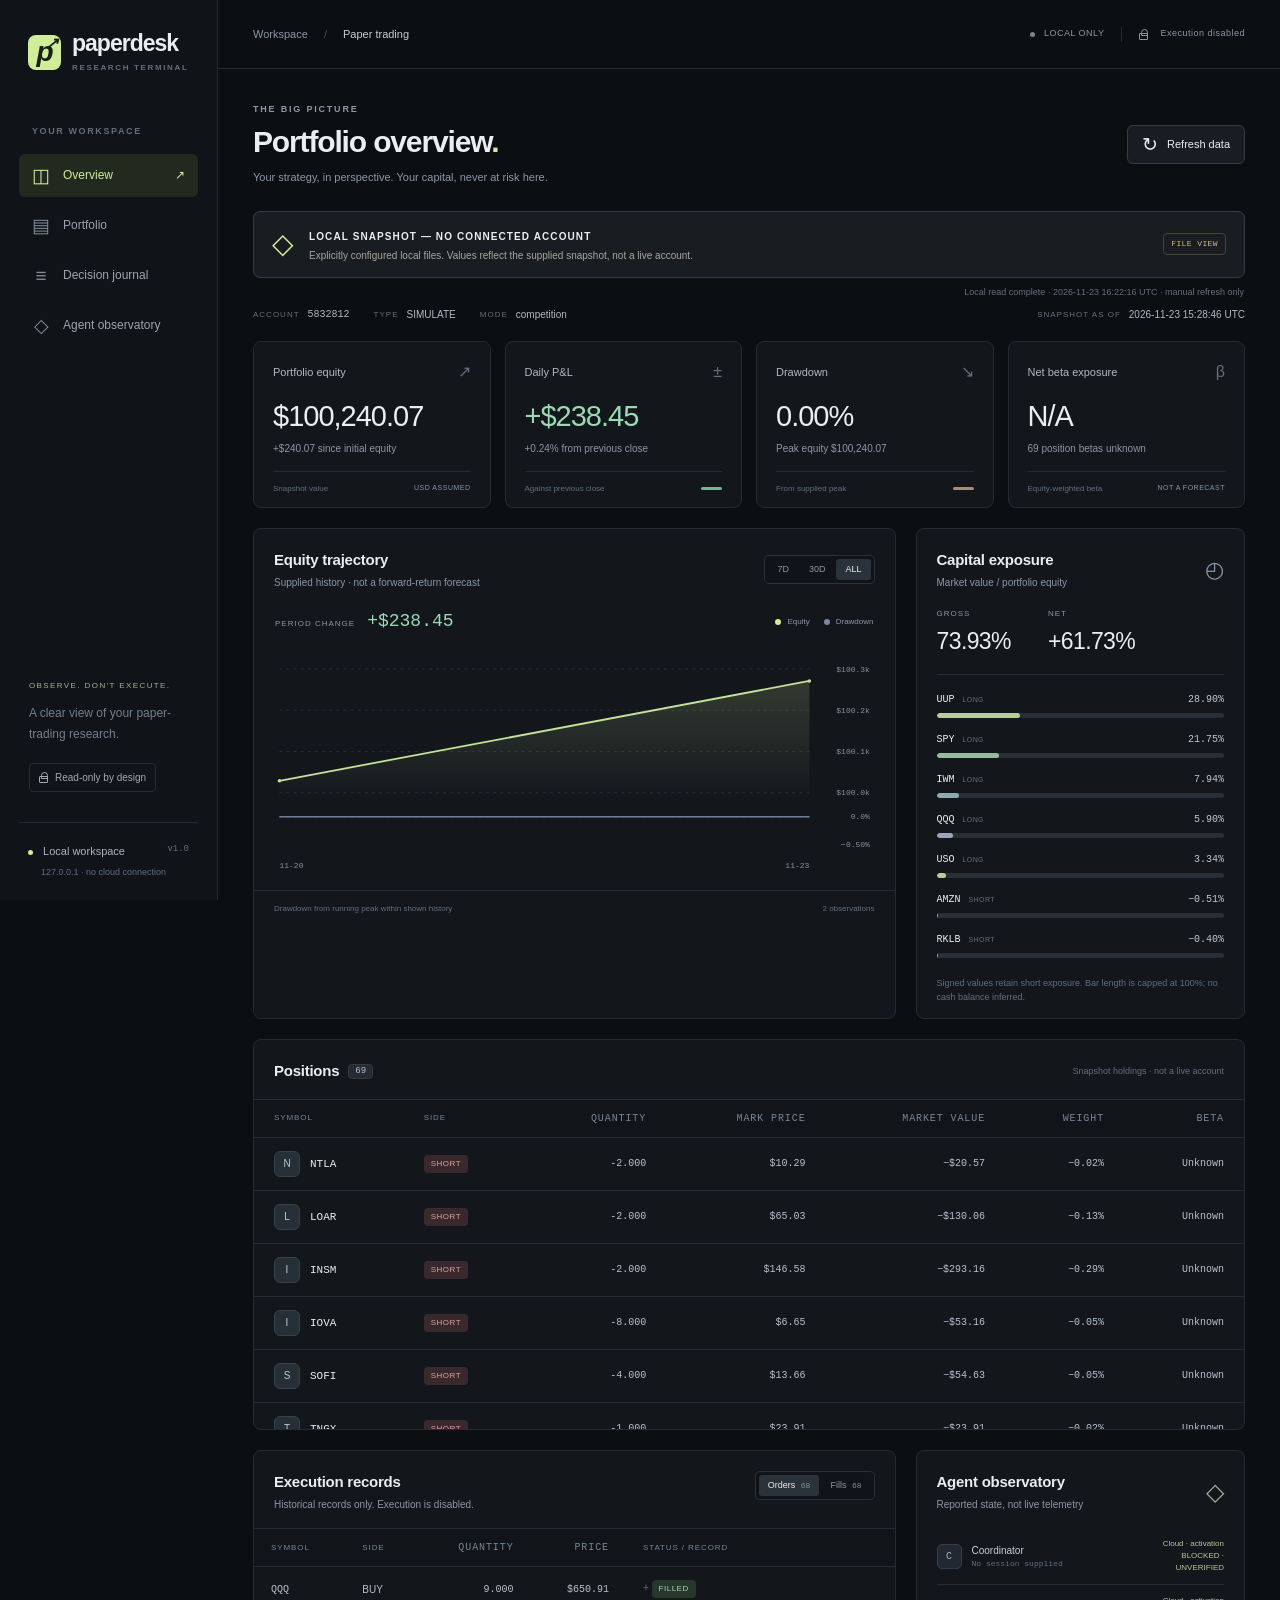
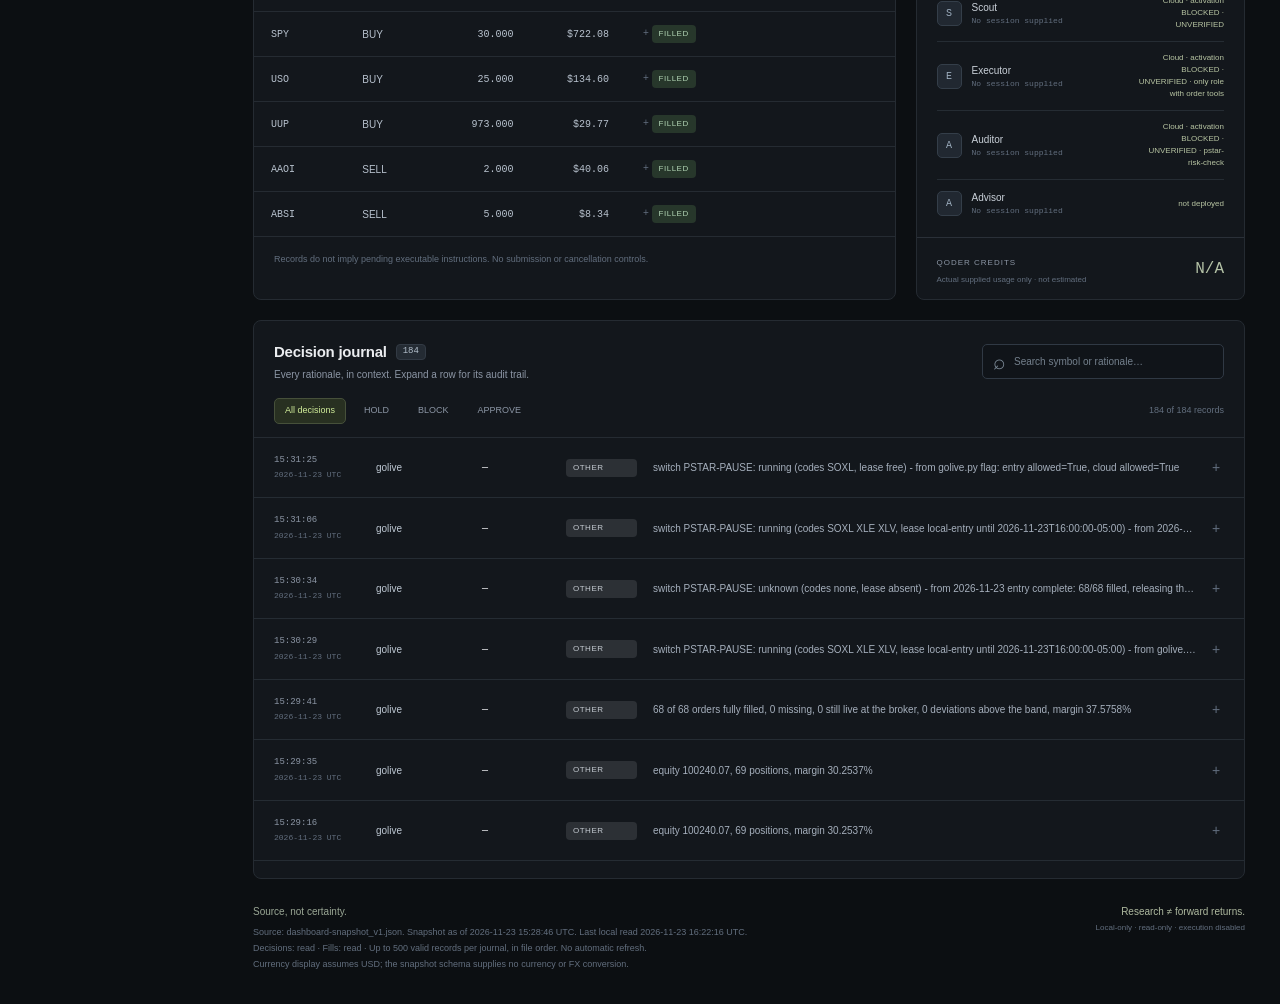
==== commit c27c56a6: "Fix embedded snapshot expression and verify offline rendering" ====
--- a/docs/dashboard-review_v1.html
+++ b/docs/dashboard-review_v1.html
@@ -19,402 +19,7 @@
 /* Keep full books usable without stretching the whole dashboard. */
 .exposure-bars{max-height:270px;overflow-y:auto}.portfolio-panel .table-scroll{max-height:330px;overflow:auto}.activity-panel .table-scroll{max-height:310px;overflow:auto}.decision-list{max-height:440px;overflow:auto}
 </style>
-  <script>"use strict";
-
-(() => {
-  const $ = (id) => document.getElementById(id);
-  const agentNames = ["Coordinator", "Scout", "Executor", "Auditor", "Advisor"];
-  const decisionKinds = ["HOLD", "BLOCK", "APPROVE"];
-  let state = null;
-  let decisionFilter = "ALL";
-  let activityTab = "orders";
-  let chartRange = "all";
-  const isNumber = (value) => typeof value === "number" && Number.isFinite(value);
-  const text = (value) => value === null || value === undefined || value === "" ? "N/A" : String(value);
-  const num = (value, digits = 2) => isNumber(value) ? value.toLocaleString("en-US", {maximumFractionDigits: digits, minimumFractionDigits: digits}) : "N/A";
-  const money = (value, signed = false) => isNumber(value) ? `${value < 0 ? "−" : signed && value > 0 ? "+" : ""}$${num(Math.abs(value))}` : "N/A";
-  const pct = (value, signed = false) => isNumber(value) && isNumber(value * 100) ? `${value < 0 ? "−" : signed && value > 0 ? "+" : ""}${num(Math.abs(value * 100))}%` : "N/A";
-  const date = (value) => {
-    const parsed = new Date(value || "invalid");
-    return Number.isNaN(parsed.getTime()) ? "N/A" : parsed.toISOString().replace("T", " ").slice(0, 19) + " UTC";
-  };
-  function el(tag, className, value) {
-    const node = document.createElement(tag);
-    if (className) node.className = className;
-    if (value !== undefined) node.textContent = text(value);
-    return node;
-  }
-  function set(id, value) { $(id).textContent = text(value); }
-  function tone(node, value) {
-    node.classList.toggle("positive", isNumber(value) && value > 0);
-    node.classList.toggle("negative", isNumber(value) && value < 0);
-  }
-  function empty(container, title, description) {
-    const box = el("div", "empty-state");
-    box.append(el("strong", "", title), el("span", "", description));
-    container.replaceChildren(box);
-  }
-  function emptyTable(body, columns, message) {
-    const row = el("tr");
-    const cell = el("td", "empty-cell", message);
-    cell.colSpan = columns;
-    row.append(cell);
-    body.replaceChildren(row);
-  }
-  function addCell(row, value, className = "") {
-    const cell = el("td", className);
-    if (value !== "") cell.textContent = text(value);
-    row.append(cell);
-    return cell;
-  }
-  function tag(value, kind) { return el("span", `tag ${kind || "other"}`, value); }
-  function auditList(values, className = "audit-grid") {
-    const list = el("dl", className);
-    for (const [label, value, wide] of values) {
-      const item = el("div", wide ? "wide" : "");
-      item.append(el("dt", "", label), el("dd", "", value));
-      list.append(item);
-    }
-    return list;
-  }
-  function selectButtons(container, attribute, selection) {
-    for (const button of container.querySelectorAll("button")) {
-      const selected = button.dataset[attribute] === selection;
-      button.classList.toggle("selected", selected);
-      button.setAttribute("aria-pressed", String(selected));
-    }
-  }
-
-  function renderErrors(data) {
-    const panel = $("error-panel");
-    panel.replaceChildren();
-    panel.hidden = data.parse_error_count === 0;
-    if (!panel.hidden) {
-      panel.append(el("strong", "", `${data.parse_error_count} source issue${data.parse_error_count === 1 ? "" : "s"} · incomplete data must not be treated as a complete account view.`));
-      const list = el("ul");
-      for (const issue of data.errors || []) {
-        list.append(el("li", "", `${text(issue.source)}${issue.line ? `, row ${issue.line}` : ""}: ${text(issue.message)}`));
-      }
-      panel.append(list);
-    }
-  }
-
-  function render(data) {
-    const snapshot = data.snapshot || {};
-    const summary = data.summary;
-    const demo = data.synthetic;
-    $("source-banner").classList.toggle("demo", demo);
-    set("source-title", demo ? "SIMULATED DEMO — no connected account" : data.source_mode === "snapshot" ? "LOCAL SNAPSHOT — no connected account" : "Not connected / no data");
-    set("source-description", demo ? "Fictional, static paper-trading records for interface demonstration. These are not live results." : data.source_mode === "snapshot" ? "Explicitly configured local files. Values reflect the supplied snapshot, not a live account." : "Start with --snapshot PATH to read local data, or --fixture to explicitly opt in to synthetic demo records.");
-    set("source-tag", demo ? "SYNTHETIC DATA" : data.source_mode === "snapshot" ? "FILE VIEW" : "NO SOURCE");
-    set("account-id", snapshot.account_id);
-    set("account-type", snapshot.account_type);
-    set("mode", snapshot.mode);
-    set("as-of", date(snapshot.as_of));
-    set("equity-value", money(summary.equity));
-    set("equity-note", isNumber(summary.total_pnl) ? `${money(summary.total_pnl, true)} since initial equity` : "Initial equity not supplied");
-    set("pnl-value", money(summary.daily_pnl, true));
-    tone($("pnl-value"), summary.daily_pnl);
-    set("pnl-note", isNumber(summary.daily_pnl_pct) ? `${pct(summary.daily_pnl_pct, true)} from previous close` : "Valid previous close not supplied");
-    set("drawdown-value", pct(summary.drawdown_pct));
-    set("drawdown-note", isNumber(snapshot.peak_equity) && snapshot.peak_equity > 0 ? `Peak equity ${money(snapshot.peak_equity)}` : "Valid peak equity not supplied");
-    set("beta-value", isNumber(summary.net_beta) ? `${num(summary.net_beta)}×` : "N/A");
-    set("beta-note", summary.unknown_beta_count > 0 ? `${summary.unknown_beta_count} position beta${summary.unknown_beta_count === 1 ? "" : "s"} unknown` : isNumber(summary.net_beta) ? "Σ (market value × beta) / equity" : "Complete positions and equity required");
-    set("gross-exposure", pct(summary.gross_exposure_pct));
-    set("net-exposure", pct(summary.net_exposure_pct, true));
-    set("chart-caption", demo ? "Synthetic history · not live performance" : "Supplied history · not a forward-return forecast");
-    renderErrors(data);
-    renderChart();
-    renderExposures(snapshot);
-    renderPositions(snapshot);
-    renderActivity();
-    renderAgents(snapshot);
-    renderDecisions();
-    const sources = data.provenance?.sources || {};
-    set("provenance-text", `${demo ? "SIMULATED DEMO. " : ""}Source: ${sources.snapshot || "none configured"}. Snapshot as of ${date(snapshot.as_of)}. Last local read ${date(data.read_at)}.`);
-    set("journal-provenance", data.source_mode === "none" ? "No snapshot or journals read. No automatic refresh; use Refresh data." : `Decisions: ${sources.decisions?.status || "not supplied"} · Fills: ${sources.fills?.status || "not supplied"} · Up to ${data.provenance?.journal_row_limit || 500} valid records per journal, in file order. No automatic refresh.`);
-  }
-
-  function svgNode(tagName, attributes, value) {
-    const node = document.createElementNS("http://www.w3.org/2000/svg", tagName);
-    for (const [key, val] of Object.entries(attributes || {})) node.setAttribute(key, String(val));
-    if (value !== undefined) node.textContent = String(value);
-    return node;
-  }
-  function renderChart() {
-    const container = $("equity-chart");
-    const history = (state?.snapshot?.equity_history || []).filter((point) => isNumber(point.equity) && Number.isFinite(Date.parse(point.timestamp))).slice().sort((a, b) => Date.parse(a.timestamp) - Date.parse(b.timestamp));
-    const latest = history.length ? Date.parse(history[history.length - 1].timestamp) : 0;
-    const points = history.filter((point) => chartRange === "all" || Date.parse(point.timestamp) >= latest - Number(chartRange) * 86400000);
-    set("history-count", `${points.length} observation${points.length === 1 ? "" : "s"}`);
-    const change = points.length > 1 ? points[points.length - 1].equity - points[0].equity : null;
-    set("period-change", money(change, true));
-    tone($("period-change"), change);
-    if (!points.length) {
-      empty(container, "No equity history", "A chart appears only when timestamped equity observations are supplied.");
-      return;
-    }
-    const svg = svgNode("svg", {viewBox: "0 0 690 260", role: "img", "aria-label": `Equity and historical drawdown; ${points.length} supplied observations; period change ${money(change, true)}`});
-    svg.append(svgNode("title", {}, "Supplied equity observations and drawdown from the running peak"));
-    const defs = svgNode("defs");
-    const gradient = svgNode("linearGradient", {id: "equity-gradient", x1: "0", x2: "0", y1: "0", y2: "1"});
-    gradient.append(svgNode("stop", {offset: "0%", "stop-color": "#bfdc91", "stop-opacity": ".18"}), svgNode("stop", {offset: "100%", "stop-color": "#bfdc91", "stop-opacity": "0"}));
-    defs.append(gradient);
-    svg.append(defs);
-    const values = points.map((point) => point.equity);
-    const low = Math.min(...values), high = Math.max(...values);
-    const span = high - low || Math.max(Math.abs(high) * .01, 1);
-    // Extreme finite inputs can still overflow chart arithmetic. Never emit NaN SVG.
-    if (!isNumber(span) || !isNumber(low - span * .12) || !isNumber(high + span * .12)) {
-      empty(container, "History outside display range", "Values cannot be plotted safely. Inspect the local source.");
-      return;
-    }
-    const min = low - span * .12, max = high + span * .12;
-    if (!isNumber(max - min)) {
-      empty(container, "History outside display range", "Values cannot be plotted safely. Inspect the local source.");
-      return;
-    }
-    const firstTime = Date.parse(points[0].timestamp), lastTime = Date.parse(points[points.length - 1].timestamp);
-    const x = (point) => points.length === 1 || firstTime === lastTime ? 320 : 14 + (Date.parse(point.timestamp) - firstTime) / (lastTime - firstTime) * 595;
-    const y = (value) => 164 - (value - min) / (max - min) * 139;
-    for (let i = 0; i <= 3; i++) {
-      const value = min + (max - min) * i / 3;
-      const pos = y(value);
-      svg.append(svgNode("line", {x1: 14, x2: 609, y1: pos, y2: pos, class: "chart-grid"}));
-      const label = Math.abs(value) >= 1000 ? `$${num(value / 1000, 1)}k` : money(value);
-      svg.append(svgNode("text", {x: 677, y: pos + 3, "text-anchor": "end", class: "chart-axis"}, label));
-    }
-    const coordinates = points.map((point) => `${x(point)},${y(point.equity)}`);
-    const line = "M" + coordinates.join(" L");
-    if (points.length > 1) svg.append(svgNode("path", {d: `${line} L${x(points[points.length - 1])},174 L${x(points[0])},174 Z`, fill: "url(#equity-gradient)"}));
-    svg.append(svgNode("path", {d: line, fill: "none", stroke: "#c6e29a", "stroke-width": 2, "stroke-linejoin": "round"}));
-    for (const point of points) {
-      const dot = svgNode("circle", {cx: x(point), cy: y(point.equity), r: points.length === 1 ? 4 : 2, fill: "#c6e29a"});
-      dot.append(svgNode("title", {}, `${date(point.timestamp)} · ${money(point.equity)}`));
-      svg.append(dot);
-    }
-    svg.append(svgNode("line", {x1: 14, x2: 609, y1: 191, y2: 191, class: "chart-grid"}), svgNode("text", {x: 677, y: 194, "text-anchor": "end", class: "chart-axis"}, "0.0%"));
-    let peak = -Infinity;
-    const drawdowns = points.map((point) => {
-      peak = Math.max(peak, point.equity);
-      const value = peak > 0 ? Math.min(0, (point.equity - peak) / peak) : null;
-      return {point, value: isNumber(value) ? value : null};
-    });
-    if (drawdowns.every((point) => point.value !== null)) {
-      const maxDrawdown = Math.max(.005, ...drawdowns.map((item) => Math.abs(item.value)));
-      const ddCoords = drawdowns.map((item) => `${x(item.point)},${191 + Math.abs(item.value) / maxDrawdown * 32}`);
-      svg.append(svgNode("path", {d: "M" + ddCoords.join(" L") + ` L${x(points[points.length - 1])},191 L${x(points[0])},191 Z`, fill: "#71879e", "fill-opacity": ".16", stroke: "#7d92a9", "stroke-width": 1}));
-      svg.append(svgNode("text", {x: 677, y: 225, "text-anchor": "end", class: "chart-axis"}, pct(-maxDrawdown)));
-    } else {
-      svg.append(svgNode("text", {x: 24, y: 215, class: "chart-axis"}, "Drawdown unavailable: nonpositive running peak"));
-    }
-    const indexes = [...new Set([0, Math.floor((points.length - 1) / 2), points.length - 1])];
-    for (const index of indexes) {
-      const point = points[index];
-      svg.append(svgNode("text", {x: x(point), y: 249, class: "chart-axis", "text-anchor": index === 0 ? "start" : index === points.length - 1 ? "end" : "middle"}, new Date(point.timestamp).toISOString().slice(5, 10)));
-    }
-    container.replaceChildren(svg);
-  }
-
-  function renderExposures(snapshot) {
-    const container = $("exposure-bars");
-    container.replaceChildren();
-    if (!snapshot.positions?.length) {
-      empty(container, snapshot.positions ? "No open positions" : "No positions supplied", "Exposure is not inferred from orders or fills.");
-      return;
-    }
-    for (const position of snapshot.positions.slice().sort((a, b) => Math.abs(b.quantity * b.price) - Math.abs(a.quantity * a.price))) {
-      const marketValue = position.quantity * position.price;
-      const weight = snapshot.equity > 0 ? marketValue / snapshot.equity : null;
-      const row = el("div", "exposure-row");
-      const label = el("div", "exposure-label");
-      const symbol = el("span", "", position.symbol);
-      symbol.append(el("small", "", position.quantity < 0 ? "SHORT" : "LONG"));
-      label.append(symbol, el("span", "", pct(weight, position.quantity < 0)));
-      const track = el("div", "exposure-track");
-      const bar = el("span", `exposure-fill${position.quantity < 0 ? " short" : ""}`);
-      bar.style.width = `${isNumber(weight) ? Math.min(100, Math.abs(weight) * 100) : 0}%`;
-      track.append(bar);
-      row.append(label, track);
-      container.append(row);
-    }
-  }
-
-  function renderPositions(snapshot) {
-    const body = $("positions-body");
-    const positions = snapshot.positions || [];
-    set("position-count", positions.length);
-    body.replaceChildren();
-    if (!positions.length) {
-      emptyTable(body, 7, snapshot.positions ? "No open positions in the supplied snapshot." : "No position data supplied. No account is connected.");
-      return;
-    }
-    for (const position of positions) {
-      const row = el("tr");
-      const symbol = el("div", "symbol-cell");
-      const shortSymbol = position.symbol.replace(/^US\./, "");
-      symbol.append(el("span", "symbol-avatar", shortSymbol.slice(0, 1)), el("span", "", position.symbol));
-      addCell(row, "").append(symbol);
-      addCell(row, "").append(tag(position.quantity < 0 ? "SHORT" : "LONG", position.quantity < 0 ? "short" : "long"));
-      const marketValue = position.quantity * position.price;
-      addCell(row, num(position.quantity, 3), "numeric");
-      addCell(row, money(position.price), "numeric");
-      addCell(row, money(marketValue), "numeric");
-      addCell(row, pct(snapshot.equity > 0 ? marketValue / snapshot.equity : null), "numeric");
-      addCell(row, isNumber(position.beta) ? num(position.beta) : "Unknown", "numeric");
-      body.append(row);
-    }
-  }
-
-  function renderActivity() {
-    const orders = state?.snapshot?.orders || [];
-    const fills = state?.fills || [];
-    set("order-count", orders.length);
-    set("fill-count", fills.length);
-    set("activity-caption", activityTab === "orders" ? "Supplied order records" : "Supplied fill records");
-    const headers = activityTab === "orders" ? ["SYMBOL", "SIDE", "QUANTITY", "PRICE", "STATUS / RECORD"] : ["SYMBOL", "SIDE", "QUANTITY", "FILL PRICE", "FEES / RECORD"];
-    const heading = el("tr");
-    headers.forEach((name, index) => heading.append(el("th", index === 2 || index === 3 ? "numeric" : "", name)));
-    $("activity-head").replaceChildren(heading);
-    const body = $("activity-body");
-    body.replaceChildren();
-    const rows = (activityTab === "orders" ? orders : fills).slice().reverse();
-    set("activity-note", activityTab === "orders" ? "Records do not imply pending executable instructions. No submission or cancellation controls." : "Fees include supplied commission, platform and regulatory fees. Missing fee components remain unknown.");
-    if (!rows.length) {
-      emptyTable(body, 5, `No ${activityTab === "orders" ? "order" : "fill"} records supplied. This dashboard never executes orders.`);
-      return;
-    }
-    for (const record of rows) {
-      const row = el("tr");
-      addCell(row, record.symbol, "mono");
-      addCell(row, record.side || "N/A");
-      addCell(row, num(record.quantity, 3), "numeric");
-      addCell(row, money(record.price), "numeric");
-      const details = el("details", "record-details");
-      const summary = el("summary");
-      let fields;
-      if (activityTab === "orders") {
-        summary.append(tag(record.status || "Unknown", record.status?.toUpperCase() === "FILLED" ? "filled" : "other"));
-        fields = [["Order ID", record.order_id], ["Timestamp", date(record.timestamp)], ["Type", record.type], ["Filled quantity", num(record.filled_quantity, 3)]];
-      } else {
-        const fees = [record.commission, record.platform_fee, record.regulatory_fee];
-        summary.textContent = fees.every(isNumber) ? money(fees.reduce((a, b) => a + b, 0)) : "Fees N/A";
-        fields = [["Order ID", record.order_id], ["Fill ID", record.fill_id], ["Timestamp", date(record.timestamp)], ["Commission", money(record.commission)], ["Platform fee", money(record.platform_fee)], ["Regulatory fee", money(record.regulatory_fee)], ["Arrival price", money(record.arrival_price)], ["Slippage (bps), supplied", num(record.slippage_bps)]];
-      }
-      details.append(summary, auditList(fields, ""));
-      addCell(row, "").append(details);
-      body.append(row);
-    }
-  }
-
-  function renderAgents(snapshot) {
-    const list = $("agent-list");
-    list.replaceChildren();
-    for (const name of agentNames) {
-      const agent = (snapshot.agents || []).find((item) => item.name.toLowerCase() === name.toLowerCase());
-      const row = el("div", "agent-row");
-      const info = el("div", "agent-info");
-      const session = el("div", "agent-session", agent?.session_id || "No session supplied");
-      session.title = text(agent?.session_id);
-      info.append(el("div", "agent-name", name), session);
-      row.append(el("span", "agent-initial", name.slice(0, 1)), info, el("span", `agent-status${agent?.status ? "" : " unknown"}`, agent?.status || "Unknown"));
-      list.append(row);
-    }
-    const usage = snapshot.usage || {};
-    set("credits-value", !state.synthetic && isNumber(usage.credits) ? num(usage.credits) : "N/A");
-    set("credits-date", !state.synthetic && isNumber(usage.credits) ? `Supplied usage · ${date(usage.as_of)}` : "Actual supplied usage only · not estimated");
-  }
-
-  function category(row) {
-    const action = String(row.action || "").toUpperCase();
-    const kind = String(row.kind || "").toUpperCase();
-    return decisionKinds.includes(kind) ? kind : decisionKinds.includes(action) ? action : "OTHER";
-  }
-  function renderDecisions() {
-    const all = state?.decisions || [];
-    const search = $("decision-search").value.trim().toLowerCase();
-    const decisions = all.filter((row) => (decisionFilter === "ALL" || category(row) === decisionFilter) && (!search || JSON.stringify(row).toLowerCase().includes(search))).slice().reverse();
-    set("decision-count", all.length);
-    set("decision-result-count", `${decisions.length} of ${all.length} records`);
-    const list = $("decision-list");
-    list.replaceChildren();
-    if (!decisions.length) {
-      empty(list, all.length ? "No matching decisions" : "No decisions recorded", all.length ? "Try another filter or clear your search." : "Only supplied journal entries appear here. No agent is run by this dashboard.");
-      return;
-    }
-    for (const decision of decisions) {
-      const row = el("details", "decision-row");
-      const summary = el("summary");
-      const timestamp = date(decision.timestamp);
-      const time = el("span", "decision-time", timestamp === "N/A" ? "N/A" : timestamp.slice(11, 19));
-      if (timestamp !== "N/A") time.append(el("small", "", timestamp.slice(0, 10) + " UTC"));
-      const kind = category(decision);
-      summary.append(time, el("span", "decision-agent", decision.agent), el("span", "decision-symbol", decision.symbol || "—"), tag(kind, kind.toLowerCase()), el("span", "decision-reason", decision.reason), el("span", "decision-expand", "+"));
-      const fields = [["Reason", decision.reason, true], ["Event ID", decision.event_id], ["Timestamp", timestamp], ["Account / mode", `${text(decision.account_id)} / ${text(decision.mode)}`], ["Run ID", decision.run_id], ["Session ID", decision.session_id], ["Agent", decision.agent], ["Kind / action", `${text(decision.kind)} / ${text(decision.action)}`], ["Symbol", decision.symbol], ["Target checksum", decision.target_checksum], ["Order fingerprint", decision.order_fingerprint], ["Config checksum", decision.config_checksum], ["Rule checks", decision.rule_checks, true]];
-      row.append(summary, auditList(fields));
-      list.append(row);
-    }
-  }
-
-  async function refresh() {
-    const button = $("refresh");
-    if (button.disabled) return;
-    button.disabled = true;
-    button.setAttribute("aria-busy", "true");
-    set("refresh-status", "Reading configured local files…");
-    const controller = new AbortController();
-    const timeout = setTimeout(() => controller.abort(), 8000);
-    try {
-      const response = {ok: true, json: async () => {"schema_version":1,"source_mode":"snapshot","synthetic":false,"connected":false,"execution_enabled":false,"status":"ready","read_at":"2026-11-23T16:22:16.347616+00:00","snapshot":{"as_of":"2026-11-23T15:28:46.353601+00:00","mode":"competition","account_id":"5832812","account_type":"SIMULATE","equity":100240.069,"initial_equity":100000.0,"previous_close_equity":100001.62,"peak_equity":100240.069,"positions":[{"symbol":"NTLA","quantity":-2,"price":10.285,"beta":null},{"symbol":"LOAR","quantity":-2,"price":65.03,"beta":null},{"symbol":"INSM","quantity":-2,"price":146.58,"beta":null},{"symbol":"IOVA","quantity":-8,"price":6.645,"beta":null},{"symbol":"SOFI","quantity":-4,"price":13.657,"beta":null},{"symbol":"TNGX","quantity":-1,"price":23.905,"beta":null},{"symbol":"WULF","quantity":-29,"price":11.66,"beta":null},{"symbol":"OCUL","quantity":-11,"price":5.920000000000001,"beta":null},{"symbol":"MARA","quantity":-5,"price":5.955,"beta":null},{"symbol":"CIFR","quantity":-30,"price":6.55,"beta":null},{"symbol":"FLY","quantity":-1,"price":19.39,"beta":null},{"symbol":"UUP","quantity":973,"price":29.771,"beta":null},{"symbol":"QXO","quantity":-2,"price":11.075,"beta":null},{"symbol":"LASR","quantity":-4,"price":36.609,"beta":null},{"symbol":"NG","quantity":-4,"price":5.065,"beta":null},{"symbol":"RYTM","quantity":-1,"price":113.12,"beta":null},{"symbol":"PFSI","quantity":-3,"price":59.03,"beta":null},{"symbol":"NEXT","quantity":-24,"price":5.829999999999999,"beta":null},{"symbol":"AAOI","quantity":-2,"price":40.4,"beta":null},{"symbol":"SEDG","quantity":-1,"price":18.94,"beta":null},{"symbol":"QURE","quantity":-2,"price":20.13,"beta":null},{"symbol":"IONQ","quantity":-1,"price":24.33,"beta":null},{"symbol":"INFQ","quantity":-5,"price":7.26,"beta":null},{"symbol":"CRDO","quantity":-1,"price":125.66,"beta":null},{"symbol":"AMSC","quantity":-1,"price":21.46,"beta":null},{"symbol":"IWM","quantity":30,"price":265.42,"beta":null},{"symbol":"SRRK","quantity":-3,"price":50.830000000000005,"beta":null},{"symbol":"NRIX","quantity":-4,"price":13.68,"beta":null},{"symbol":"ULCC","quantity":-12,"price":8.37,"beta":null},{"symbol":"REZI","quantity":-4,"price":20.985,"beta":null},{"symbol":"PGEN","quantity":-18,"price":4.48,"beta":null},{"symbol":"FTAI","quantity":-1,"price":166.6,"beta":null},{"symbol":"AMZN","quantity":-2,"price":257.975,"beta":null},{"symbol":"ABSI","quantity":-5,"price":8.52,"beta":null},{"symbol":"UPST","quantity":-4,"price":16.92,"beta":null},{"symbol":"WOLF","quantity":-4,"price":22.281,"beta":null},{"symbol":"CELH","quantity":-1,"price":29.33,"beta":null},{"symbol":"QQQ","quantity":9,"price":656.9000000000001,"beta":null},{"symbol":"PPTA","quantity":-2,"price":15.51,"beta":null},{"symbol":"RCUS","quantity":-9,"price":16.215,"beta":null},{"symbol":"HYMC","quantity":-1,"price":13.53,"beta":null},{"symbol":"MP","quantity":-2,"price":35.09,"beta":null},{"symbol":"CLSK","quantity":-5,"price":5.74,"beta":null},{"symbol":"RKLB","quantity":-8,"price":50.55,"beta":null},{"symbol":"DYN","quantity":-6,"price":16.375,"beta":null},{"symbol":"IONS","quantity":-5,"price":28.244999999999997,"beta":null},{"symbol":"LQDA","quantity":-1,"price":54.48,"beta":null},{"symbol":"BMNR","quantity":-3,"price":15.29,"beta":null},{"symbol":"APLD","quantity":-14,"price":14.625,"beta":null},{"symbol":"BEAM","quantity":-2,"price":22.7,"beta":null},{"symbol":"CAVA","quantity":-3,"price":50.46,"beta":null},{"symbol":"ZBIO","quantity":-3,"price":24.930000000000003,"beta":null},{"symbol":"SBET","quantity":-14,"price":5.045,"beta":null},{"symbol":"JOBY","quantity":-13,"price":3.9650000000000003,"beta":null},{"symbol":"HUT","quantity":-1,"price":54.54,"beta":null},{"symbol":"USO","quantity":25,"price":133.85,"beta":null},{"symbol":"SPY","quantity":30,"price":726.81,"beta":null},{"symbol":"RUN","quantity":-2,"price":7.025,"beta":null},{"symbol":"RGTI","quantity":-5,"price":8.425,"beta":null},{"symbol":"RIOT","quantity":-11,"price":18.025000000000002,"beta":null},{"symbol":"RDW","quantity":-3,"price":6.53,"beta":null},{"symbol":"QBTS","quantity":-5,"price":7.65,"beta":null},{"symbol":"OUST","quantity":-1,"price":28.135,"beta":null},{"symbol":"CMPS","quantity":-10,"price":8.76,"beta":null},{"symbol":"UUUU","quantity":-21,"price":5.4,"beta":null},{"symbol":"UEC","quantity":-25,"price":5.81,"beta":null},{"symbol":"KTOS","quantity":-2,"price":28.565,"beta":null},{"symbol":"GME","quantity":-3,"price":26.78,"beta":null},{"symbol":"KC","quantity":-5,"price":6.195,"beta":null}],"equity_history":[{"timestamp":"2026-11-20T18:50:45.718886+00:00","equity":100001.62},{"timestamp":"2026-11-23T15:28:46.353601+00:00","equity":100240.069}],"orders":[{"order_id":"3077794","symbol":"ZBIO","side":"SELL","status":"FILLED","type":"LIMIT","timestamp":"2026-11-23T15:15:14+00:00","quantity":3,"price":24.66,"filled_quantity":3},{"order_id":"3077793","symbol":"WULF","side":"SELL","status":"FILLED","type":"LIMIT","timestamp":"2026-11-23T15:15:13+00:00","quantity":29,"price":11.53,"filled_quantity":29},{"order_id":"3077792","symbol":"WOLF","side":"SELL","status":"FILLED","type":"LIMIT","timestamp":"2026-11-23T15:15:13+00:00","quantity":4,"price":22.31,"filled_quantity":4},{"order_id":"3077791","symbol":"UUUU","side":"SELL","status":"FILLED","type":"LIMIT","timestamp":"2026-11-23T15:15:12+00:00","quantity":21,"price":5.4,"filled_quantity":21},{"order_id":"3077790","symbol":"UPST","side":"SELL","status":"FILLED","type":"LIMIT","timestamp":"2026-11-23T15:15:12+00:00","quantity":4,"price":16.89,"filled_quantity":4},{"order_id":"3077789","symbol":"ULCC","side":"SELL","status":"FILLED","type":"LIMIT","timestamp":"2026-11-23T15:15:11+00:00","quantity":12,"price":8.192,"filled_quantity":12},{"order_id":"3077785","symbol":"UEC","side":"SELL","status":"FILLED","type":"LIMIT","timestamp":"2026-11-23T15:14:42+00:00","quantity":25,"price":5.8,"filled_quantity":25},{"order_id":"3077784","symbol":"TNGX","side":"SELL","status":"FILLED","type":"LIMIT","timestamp":"2026-11-23T15:14:42+00:00","quantity":1,"price":23.74,"filled_quantity":1},{"order_id":"3077783","symbol":"SRRK","side":"SELL","status":"FILLED","type":"LIMIT","timestamp":"2026-11-23T15:14:41+00:00","quantity":3,"price":50.57,"filled_quantity":3},{"order_id":"3077782","symbol":"SOFI","side":"SELL","status":"FILLED","type":"LIMIT","timestamp":"2026-11-23T15:14:41+00:00","quantity":4,"price":13.54,"filled_quantity":4},{"order_id":"3077781","symbol":"SEDG","side":"SELL","status":"FILLED","type":"LIMIT","timestamp":"2026-11-23T15:14:40+00:00","quantity":1,"price":18.9,"filled_quantity":1},{"order_id":"3077780","symbol":"SBET","side":"SELL","status":"FILLED","type":"LIMIT","timestamp":"2026-11-23T15:14:40+00:00","quantity":14,"price":4.985,"filled_quantity":14},{"order_id":"3077779","symbol":"RYTM","side":"SELL","status":"FILLED","type":"LIMIT","timestamp":"2026-11-23T15:14:40+00:00","quantity":1,"price":112.905,"filled_quantity":1},{"order_id":"3077778","symbol":"RUN","side":"SELL","status":"FILLED","type":"LIMIT","timestamp":"2026-11-23T15:14:39+00:00","quantity":2,"price":7.04,"filled_quantity":2},{"order_id":"3077773","symbol":"RKLB","side":"SELL","status":"FILLED","type":"LIMIT","timestamp":"2026-11-23T15:14:08+00:00","quantity":8,"price":50.265,"filled_quantity":8},{"order_id":"3077772","symbol":"RIOT","side":"SELL","status":"FILLED","type":"LIMIT","timestamp":"2026-11-23T15:14:07+00:00","quantity":11,"price":17.875,"filled_quantity":11},{"order_id":"3077771","symbol":"RGTI","side":"SELL","status":"FILLED","type":"LIMIT","timestamp":"2026-11-23T15:14:07+00:00","quantity":5,"price":8.331,"filled_quantity":5},{"order_id":"3077770","symbol":"REZI","side":"SELL","status":"FILLED","type":"LIMIT","timestamp":"2026-11-23T15:14:06+00:00","quantity":4,"price":21.0,"filled_quantity":4},{"order_id":"3077769","symbol":"RDW","side":"SELL","status":"FILLED","type":"LIMIT","timestamp":"2026-11-23T15:14:06+00:00","quantity":3,"price":6.475,"filled_quantity":3},{"order_id":"3077768","symbol":"RCUS","side":"SELL","status":"FILLED","type":"LIMIT","timestamp":"2026-11-23T15:14:05+00:00","quantity":9,"price":15.795,"filled_quantity":9},{"order_id":"3077767","symbol":"QXO","side":"SELL","status":"FILLED","type":"LIMIT","timestamp":"2026-11-23T15:14:05+00:00","quantity":2,"price":10.89,"filled_quantity":2},{"order_id":"3077766","symbol":"QURE","side":"SELL","status":"FILLED","type":"LIMIT","timestamp":"2026-11-23T15:14:04+00:00","quantity":2,"price":20.025,"filled_quantity":2},{"order_id":"3077759","symbol":"QBTS","side":"SELL","status":"FILLED","type":"LIMIT","timestamp":"2026-11-23T15:13:36+00:00","quantity":5,"price":7.59,"filled_quantity":5},{"order_id":"3077758","symbol":"PPTA","side":"SELL","status":"FILLED","type":"LIMIT","timestamp":"2026-11-23T15:13:35+00:00","quantity":2,"price":15.42,"filled_quantity":2},{"order_id":"3077757","symbol":"PGEN","side":"SELL","status":"FILLED","type":"LIMIT","timestamp":"2026-11-23T15:13:35+00:00","quantity":18,"price":4.515,"filled_quantity":18},{"order_id":"3077756","symbol":"PFSI","side":"SELL","status":"FILLED","type":"LIMIT","timestamp":"2026-11-23T15:13:35+00:00","quantity":3,"price":58.634,"filled_quantity":3},{"order_id":"3077755","symbol":"OUST","side":"SELL","status":"FILLED","type":"LIMIT","timestamp":"2026-11-23T15:13:34+00:00","quantity":1,"price":27.82,"filled_quantity":1},{"order_id":"3077754","symbol":"OCUL","side":"SELL","status":"FILLED","type":"LIMIT","timestamp":"2026-11-23T15:13:34+00:00","quantity":11,"price":5.87,"filled_quantity":11},{"order_id":"3077750","symbol":"NTLA","side":"SELL","status":"FILLED","type":"LIMIT","timestamp":"2026-11-23T15:13:02+00:00","quantity":2,"price":10.47,"filled_quantity":2},{"order_id":"3077749","symbol":"NRIX","side":"SELL","status":"FILLED","type":"LIMIT","timestamp":"2026-11-23T15:13:02+00:00","quantity":4,"price":13.53,"filled_quantity":4},{"order_id":"3077748","symbol":"NG","side":"SELL","status":"FILLED","type":"LIMIT","timestamp":"2026-11-23T15:13:01+00:00","quantity":4,"price":5.06,"filled_quantity":4},{"order_id":"3077747","symbol":"NEXT","side":"SELL","status":"FILLED","type":"LIMIT","timestamp":"2026-11-23T15:13:00+00:00","quantity":24,"price":5.88,"filled_quantity":24},{"order_id":"3077746","symbol":"MP","side":"SELL","status":"FILLED","type":"LIMIT","timestamp":"2026-11-23T15:13:00+00:00","quantity":2,"price":34.82,"filled_quantity":2},{"order_id":"3077745","symbol":"MARA","side":"SELL","status":"FILLED","type":"LIMIT","timestamp":"2026-11-23T15:12:59+00:00","quantity":5,"price":5.92,"filled_quantity":5},{"order_id":"3077744","symbol":"LQDA","side":"SELL","status":"FILLED","type":"LIMIT","timestamp":"2026-11-23T15:12:59+00:00","quantity":1,"price":55.1,"filled_quantity":1},{"order_id":"3077743","symbol":"LOAR","side":"SELL","status":"FILLED","type":"LIMIT","timestamp":"2026-11-23T15:12:59+00:00","quantity":2,"price":64.69,"filled_quantity":2},{"order_id":"3077739","symbol":"LASR","side":"SELL","status":"FILLED","type":"LIMIT","timestamp":"2026-11-23T15:12:27+00:00","quantity":4,"price":36.52,"filled_quantity":4},{"order_id":"3077738","symbol":"KTOS","side":"SELL","status":"FILLED","type":"LIMIT","timestamp":"2026-11-23T15:12:26+00:00","quantity":2,"price":28.71,"filled_quantity":2},{"order_id":"3077737","symbol":"KC","side":"SELL","status":"FILLED","type":"LIMIT","timestamp":"2026-11-23T15:12:26+00:00","quantity":5,"price":6.14,"filled_quantity":5},{"order_id":"3077736","symbol":"JOBY","side":"SELL","status":"FILLED","type":"LIMIT","timestamp":"2026-11-23T15:12:25+00:00","quantity":13,"price":4.0,"filled_quantity":13},{"order_id":"3077735","symbol":"IOVA","side":"SELL","status":"FILLED","type":"LIMIT","timestamp":"2026-11-23T15:12:24+00:00","quantity":8,"price":6.722,"filled_quantity":8},{"order_id":"3077734","symbol":"IONS","side":"SELL","status":"FILLED","type":"LIMIT","timestamp":"2026-11-23T15:12:24+00:00","quantity":5,"price":27.805,"filled_quantity":5},{"order_id":"3077733","symbol":"IONQ","side":"SELL","status":"FILLED","type":"LIMIT","timestamp":"2026-11-23T15:12:23+00:00","quantity":1,"price":24.055,"filled_quantity":1},{"order_id":"3077732","symbol":"INSM","side":"SELL","status":"FILLED","type":"LIMIT","timestamp":"2026-11-23T15:12:23+00:00","quantity":2,"price":145.965,"filled_quantity":2},{"order_id":"3077727","symbol":"INFQ","side":"SELL","status":"FILLED","type":"LIMIT","timestamp":"2026-11-23T15:11:49+00:00","quantity":5,"price":7.12,"filled_quantity":5},{"order_id":"3077726","symbol":"HYMC","side":"SELL","status":"FILLED","type":"LIMIT","timestamp":"2026-11-23T15:11:49+00:00","quantity":1,"price":13.78,"filled_quantity":1},{"order_id":"3077725","symbol":"HUT","side":"SELL","status":"FILLED","type":"LIMIT","timestamp":"2026-11-23T15:11:49+00:00","quantity":1,"price":53.52,"filled_quantity":1},{"order_id":"3077724","symbol":"GME","side":"SELL","status":"FILLED","type":"LIMIT","timestamp":"2026-11-23T15:11:48+00:00","quantity":3,"price":26.55,"filled_quantity":3},{"order_id":"3077723","symbol":"FTAI","side":"SELL","status":"FILLED","type":"LIMIT","timestamp":"2026-11-23T15:11:48+00:00","quantity":1,"price":165.33,"filled_quantity":1},{"order_id":"3077722","symbol":"FLY","side":"SELL","status":"FILLED","type":"LIMIT","timestamp":"2026-11-23T15:11:48+00:00","quantity":1,"price":19.14,"filled_quantity":1},{"order_id":"3077721","symbol":"DYN","side":"SELL","status":"FILLED","type":"LIMIT","timestamp":"2026-11-23T15:11:47+00:00","quantity":6,"price":16.093,"filled_quantity":6},{"order_id":"3077720","symbol":"CRDO","side":"SELL","status":"FILLED","type":"LIMIT","timestamp":"2026-11-23T15:11:47+00:00","quantity":1,"price":122.83,"filled_quantity":1},{"order_id":"3077716","symbol":"CMPS","side":"SELL","status":"FILLED","type":"LIMIT","timestamp":"2026-11-23T15:11:06+00:00","quantity":10,"price":8.67,"filled_quantity":10},{"order_id":"3077715","symbol":"CLSK","side":"SELL","status":"FILLED","type":"LIMIT","timestamp":"2026-11-23T15:11:06+00:00","quantity":5,"price":5.625,"filled_quantity":5},{"order_id":"3077714","symbol":"CIFR","side":"SELL","status":"FILLED","type":"LIMIT","timestamp":"2026-11-23T15:11:05+00:00","quantity":30,"price":6.33,"filled_quantity":30},{"order_id":"3077713","symbol":"CELH","side":"SELL","status":"FILLED","type":"LIMIT","timestamp":"2026-11-23T15:11:05+00:00","quantity":1,"price":29.335,"filled_quantity":1},{"order_id":"3077712","symbol":"CAVA","side":"SELL","status":"FILLED","type":"LIMIT","timestamp":"2026-11-23T15:11:04+00:00","quantity":3,"price":50.23,"filled_quantity":3},{"order_id":"3077710","symbol":"BMNR","side":"SELL","status":"FILLED","type":"LIMIT","timestamp":"2026-11-23T15:11:03+00:00","quantity":3,"price":15.03,"filled_quantity":3},{"order_id":"3077709","symbol":"BEAM","side":"SELL","status":"FILLED","type":"LIMIT","timestamp":"2026-11-23T15:11:03+00:00","quantity":2,"price":22.793,"filled_quantity":2},{"order_id":"3077708","symbol":"APLD","side":"SELL","status":"FILLED","type":"LIMIT","timestamp":"2026-11-23T15:11:02+00:00","quantity":14,"price":14.28,"filled_quantity":14},{"order_id":"3077706","symbol":"AMZN","side":"SELL","status":"FILLED","type":"LIMIT","timestamp":"2026-11-23T15:10:29+00:00","quantity":2,"price":256.04,"filled_quantity":2},{"order_id":"3077705","symbol":"AMSC","side":"SELL","status":"FILLED","type":"LIMIT","timestamp":"2026-11-23T15:10:28+00:00","quantity":1,"price":21.313,"filled_quantity":1},{"order_id":"3077704","symbol":"ABSI","side":"SELL","status":"FILLED","type":"LIMIT","timestamp":"2026-11-23T15:10:28+00:00","quantity":5,"price":8.343,"filled_quantity":5},{"order_id":"3077703","symbol":"AAOI","side":"SELL","status":"FILLED","type":"LIMIT","timestamp":"2026-11-23T15:10:28+00:00","quantity":2,"price":40.06,"filled_quantity":2},{"order_id":"3077702","symbol":"UUP","side":"BUY","status":"FILLED","type":"LIMIT","timestamp":"2026-11-23T15:10:27+00:00","quantity":973,"price":29.765,"filled_quantity":973},{"order_id":"3077701","symbol":"USO","side":"BUY","status":"FILLED","type":"LIMIT","timestamp":"2026-11-23T15:10:26+00:00","quantity":25,"price":134.595,"filled_quantity":25},{"order_id":"3077700","symbol":"SPY","side":"BUY","status":"FILLED","type":"LIMIT","timestamp":"2026-11-23T15:10:26+00:00","quantity":30,"price":722.075,"filled_quantity":30},{"order_id":"3077699","symbol":"QQQ","side":"BUY","status":"FILLED","type":"LIMIT","timestamp":"2026-11-23T15:10:25+00:00","quantity":9,"price":650.91,"filled_quantity":9}],"agents":[{"name":"Coordinator","status":"Cloud \u00b7 activation BLOCKED \u00b7 UNVERIFIED","session_id":null},{"name":"Scout","status":"Cloud \u00b7 activation BLOCKED \u00b7 UNVERIFIED","session_id":null},{"name":"Executor","status":"Cloud \u00b7 activation BLOCKED \u00b7 UNVERIFIED \u00b7 only role with order tools","session_id":null},{"name":"Auditor","status":"Cloud \u00b7 activation BLOCKED \u00b7 UNVERIFIED \u00b7 pstar-risk-check","session_id":null},{"name":"Advisor","status":"not deployed","session_id":null}],"positions_complete":true,"recent_daily_returns":null,"usage":{"credits":null,"as_of":null}},"summary":{"equity":100240.069,"daily_pnl":238.4490000000078,"daily_pnl_pct":0.0023844513718878535,"total_pnl":240.06900000000314,"total_return_pct":0.0024006900000000313,"drawdown_pct":0,"net_beta":null,"net_exposure_pct":0.6172785056642369,"gross_exposure_pct":0.7393133977192294,"unknown_beta_count":69},"decisions":[{"event_id":"d2584b14d5d84f6b835cbe3b0eecb363","timestamp":"2026-11-20T18:34:22.830502+00:00","mode":"competition","account_id":"5832812","run_id":"golive-2026-11-20","session_id":"desktop-chat","agent":"golive","kind":"GOLIVE_SNAPSHOT","symbol":null,"action":"SNAPSHOT","reason":"equity 100000.00, 0 positions, margin 0.0000%","target_checksum":null,"order_fingerprint":null,"config_checksum":"c177846fdea07a0c678ab5b2d18a649332502aace0847b9a2a3b1983da400979","rule_checks":"[]"},{"event_id":"12bb5f3c5c2e41afb6b3750524185c51","timestamp":"2026-11-20T18:43:41.098477+00:00","mode":"competition","account_id":"5832812","run_id":"golive-2026-11-20","session_id":"desktop-chat","agent":"golive","kind":"GOLIVE_SNAPSHOT","symbol":null,"action":"SNAPSHOT","reason":"equity 100000.00, 0 positions, margin 0.0000%","target_checksum":null,"order_fingerprint":null,"config_checksum":"c177846fdea07a0c678ab5b2d18a649332502aace0847b9a2a3b1983da400979","rule_checks":"[]"},{"event_id":"340c4afdec894293989c46ebfa96b555","timestamp":"2026-11-20T18:44:35.605236+00:00","mode":"competition","account_id":"5832812","run_id":"golive-2026-11-20","session_id":"desktop-chat","agent":"golive","kind":"GOLIVE_SNAPSHOT","symbol":null,"action":"SNAPSHOT","reason":"equity 100000.00, 0 positions, margin 0.0000%","target_checksum":null,"order_fingerprint":null,"config_checksum":"c177846fdea07a0c678ab5b2d18a649332502aace0847b9a2a3b1983da400979","rule_checks":"[]"},{"event_id":"9f1984e7f3f2405faee39d68bd13f025","timestamp":"2026-11-20T18:44:37.132467+00:00","mode":"competition","account_id":"5832812","run_id":"golive-2026-11-20","session_id":"desktop-chat","agent":"golive","kind":"GOLIVE_EVIDENCE","symbol":null,"action":"EVIDENCE","reason":"release True, reconciled True, snapshot relay True, approval golive-2026-11-20-5832812-134437 until 2026-11-20T18:48:37.132467+00:00","target_checksum":null,"order_fingerprint":null,"config_checksum":"c177846fdea07a0c678ab5b2d18a649332502aace0847b9a2a3b1983da400979","rule_checks":"[]"},{"event_id":"5d9007b2386842c594734ba60b627cd9","timestamp":"2026-11-20T18:44:38.682676+00:00","mode":"competition","account_id":"5832812","run_id":"golive-2026-11-20-competition","session_id":"desktop-chat","agent":"golive","kind":"GOLIVE_PLAN","symbol":null,"action":"PLAN_NO_SUBMIT","reason":"0 of 0 tickets pass the rules; 0 rejected; 0 tickets pass the rules, 0 do not","target_checksum":"2c386db767e337363e68c5a577971142220069d7024368c10cccd4cb6c03ccc7","order_fingerprint":null,"config_checksum":"c177846fdea07a0c678ab5b2d18a649332502aace0847b9a2a3b1983da400979","rule_checks":"[]"},{"event_id":"0a65af90ee7a4be8b7db421a3331148e","timestamp":"2026-11-20T18:45:23.014789+00:00","mode":"competition","account_id":"5832812","run_id":"golive-2026-11-20","session_id":"desktop-chat","agent":"golive","kind":"GOLIVE_SNAPSHOT","symbol":null,"action":"SNAPSHOT","reason":"equity 100000.00, 0 positions, margin 0.0000%","target_checksum":null,"order_fingerprint":null,"config_checksum":"c177846fdea07a0c678ab5b2d18a649332502aace0847b9a2a3b1983da400979","rule_checks":"[]"},{"event_id":"985938f49e9146088c87dd21e5e16416","timestamp":"2026-11-20T18:45:24.498161+00:00","mode":"competition","account_id":"5832812","run_id":"golive-2026-11-20","session_id":"desktop-chat","agent":"golive","kind":"GOLIVE_EVIDENCE","symbol":null,"action":"EVIDENCE","reason":"release True, reconciled True, snapshot relay True, approval golive-2026-11-20-5832812-134524 until 2026-11-20T18:49:24.498161+00:00","target_checksum":null,"order_fingerprint":null,"config_checksum":"c177846fdea07a0c678ab5b2d18a649332502aace0847b9a2a3b1983da400979","rule_checks":"[]"},{"event_id":"cf606688770f4df29e25884724e0c8c3","timestamp":"2026-11-20T18:45:26.015181+00:00","mode":"competition","account_id":"5832812","run_id":"golive-2026-11-20","session_id":"qoder-desktop-chat","agent":"deterministic-gate","kind":"ORDER_CHECK","symbol":"IWM","action":"FLATTEN_HALT","reason":"R9,R16","target_checksum":"2c386db767e337363e68c5a577971142220069d7024368c10cccd4cb6c03ccc7","order_fingerprint":"4c58db16819960295d32b611bae710950475a3d8c66cc49e6937947a219fd6ec","config_checksum":"c177846fdea07a0c678ab5b2d18a649332502aace0847b9a2a3b1983da400979","rule_checks":"[{\"action\": \"PASS\", \"id\": \"R1\", \"observed\": \"5832812\", \"passed\": true, \"threshold\": \"5832812\"}, {\"action\": \"PASS\", \"id\": \"R2\", \"observed\": {\"market\": \"US\", \"type\": \"ETF\"}, \"passed\": true, \"threshold\": \"US, relay-verified, right instrument type; ETF $500M fund size; $1 price; reduce-only or emergency order\"}, {\"action\": \"PASS\", \"id\": \"R3\", \"observed\": {\"over_cap\": [], \"this_ticker\": 0.077931}, \"passed\": true, \"threshold\": \"any ticker, this order included, \u003c= 38% of initial assets ($38,000); SPY overflow routes to DIA then QQQ in the research run\"}, {\"action\": \"PASS\", \"id\": \"R4\", \"observed\": {\"long\": \"IWM\", \"requested_shorts\": 77, \"shorts\": 0}, \"passed\": true, \"threshold\": \"longs only the 10 sleeve ETFs or the discretionary whitelist; shorts only names in the current target book; \u003c= 77 shorts; reduce-only or emergency order\"}, {\"action\": \"PASS\", \"id\": \"R5\", \"observed\": {\"easy_to_borrow\": null, \"market_cap\": 72086269500.0, \"shortable\": null}, \"passed\": true, \"threshold\": \"a short is confirmed shortable and easy to borrow with \u003e= $1,000,000,000 market cap; an un-borrowable name is skipped, never replaced; reduce-only or emergency order\"}, {\"action\": \"PASS\", \"id\": \"R6\", \"observed\": {\"names\": 1, \"orders_used_or_pending\": 1}, \"passed\": true, \"threshold\": \"100 positions; 100 strategy orders/day, reductions exempt; used+pending+one exit per position \u003c= 200 (the 100-order emergency reserve stays inside the cap)\"}, {\"action\": \"PASS\", \"id\": \"R7\", \"observed\": 259.77, \"passed\": true, \"threshold\": \"RTH limit DAY, 09:35-15:45 ET; 25bps of the live quote; emergency exits all day\"}, {\"action\": \"PASS\", \"id\": \"R8\", \"observed\": {\"above_trim\": [], \"this_ticker_shares_after\": 30, \"trim_shares\": 146}, \"passed\": true, \"threshold\": \"a name above 39% of initial assets is only traded down, to at most 38% of it\"}, {\"action\": \"FLATTEN_HALT\", \"id\": \"R9\", \"observed\": 0.0, \"passed\": false, \"threshold\": \"at -8% of the peak: flatten and latch the halt\"}, {\"action\": \"PASS\", \"id\": \"R10\", \"observed\": \"2026-11-19\", \"passed\": true, \"threshold\": \"verified P* target checksum, variant and config; not older than 0 completed session(s); independent emergency path\"}, {\"action\": \"PASS\", \"id\": \"R11\", \"observed\": \"2026-11-20T18:44:51.671000+00:00\", \"passed\": true, \"threshold\": \"quote and account snapshot \u003c= 60s old, relay-verified, not in the future\"}, {\"action\": \"PASS\", \"id\": \"R12\", \"observed\": {\"duplicate\": false, \"reversal\": false, \"stale\": false}, \"passed\": true, \"threshold\": \"reconcile first; no unknown, stale, duplicate, same-symbol or reversing order\"}, {\"action\": \"PASS\", \"id\": \"R13\", \"observed\": \"2026-11-20\", \"passed\": true, \"threshold\": \"exchange session only; 2026-11-26 closed; from 2026-11-27 exits only; bounded window\"}, {\"action\": \"PASS\", \"id\": \"R14\", \"observed\": \"golive-2026-11-20-5832812-134524-audit\", \"passed\": true, \"threshold\": \"independent auditor approval bound to plan/targets/snapshot/account/config, \u003c= 5 min\"}, {\"action\": \"PASS\", \"id\": \"R15\", \"observed\": \"competition\", \"passed\": true, \"threshold\": \"test mode: one exact-use human approval \u003c= 5 min; competition: the rules cannot be overridden\"}, {\"action\": \"HALT\", \"id\": \"R16\", \"observed\": true, \"passed\": false, \"threshold\": \"a manual halt allows only an independently approved liquidation\"}, {\"action\": \"PASS\", \"id\": \"R17\", \"observed\": true, \"passed\": true, \"threshold\": \"frozen release, account-wide lease, paper-trading workflow only, always_ask enforced\"}, {\"action\": \"PASS\", \"id\": \"R18\", \"observed\": {\"intent\": \"ENTRY\", \"target_shares\": 30.172681405022338}, \"passed\": true, \"threshold\": \"the order is one exact line of the approved plan and moves toward that plan's whole-share target; a vetoed name is never increased; reduce-only or emergency order\"}, {\"action\": \"PASS\", \"id\": \"R19\", \"observed\": {\"rebalance_due\": true, \"reducing\": false}, \"passed\": true, \"threshold\": \"between rebalances only the risk rules trade: no order may add exposure on a drift session\"}, {\"action\": \"PASS\", \"id\": \"R20\", \"observed\": 0.0389655, \"passed\": true, \"threshold\": \"0.5*long gross + 0.6*short gross \u003c= 90% of equity, pending increases and discretionary positions included\"}, {\"action\": \"PASS\", \"id\": \"R21\", \"observed\": {\"diagnostics_ok\": true, \"factors\": 15, \"k_scale\": 1.488567942168242, \"variant\": \"pstar15\"}, \"passed\": true, \"threshold\": \"READY carries the pstar15 frozen factor set, K, strategy_id and passing competition diagnostics\"}]"},{"event_id":"a0cd8ea690c5497180f260c3da25795e","timestamp":"2026-11-20T18:45:26.015181+00:00","mode":"competition","account_id":"5832812","run_id":"golive-2026-11-20-competition","session_id":"desktop-chat","agent":"golive","kind":"GOLIVE_PLAN","symbol":null,"action":"PLAN_NO_SUBMIT","reason":"0 of 1 tickets pass the rules; 1 rejected; 0 tickets pass the rules, 1 do not","target_checksum":"2c386db767e337363e68c5a577971142220069d7024368c10cccd4cb6c03ccc7","order_fingerprint":null,"config_checksum":"c177846fdea07a0c678ab5b2d18a649332502aace0847b9a2a3b1983da400979","rule_checks":"[]"},{"event_id":"78bd79547bab438487dc62a1cc2da786","timestamp":"2026-11-20T18:47:15.404683+00:00","mode":"competition","account_id":"5832812","run_id":"golive-2026-11-20","session_id":"desktop-chat","agent":"golive","kind":"GOLIVE_ARM","symbol":null,"action":"ARM","reason":"ARM 5832812 - armed by the user in chat at 2026-11-20T18:47:15.404683+00:00","target_checksum":null,"order_fingerprint":null,"config_checksum":"c177846fdea07a0c678ab5b2d18a649332502aace0847b9a2a3b1983da400979","rule_checks":"[]"},{"event_id":"3671fbf9d64845c6a0133212cdf48010","timestamp":"2026-11-20T18:47:47.397183+00:00","mode":"competition","account_id":"5832812","run_id":"golive-2026-11-20","session_id":"desktop-chat","agent":"golive","kind":"GOLIVE_SNAPSHOT","symbol":null,"action":"SNAPSHOT","reason":"equity 100000.00, 0 positions, margin 0.0000%","target_checksum":null,"order_fingerprint":null,"config_checksum":"c177846fdea07a0c678ab5b2d18a649332502aace0847b9a2a3b1983da400979","rule_checks":"[]"},{"event_id":"10a10cbe1470489abb42ab0371e4fc1e","timestamp":"2026-11-20T18:47:48.937656+00:00","mode":"competition","account_id":"5832812","run_id":"golive-2026-11-20","session_id":"desktop-chat","agent":"golive","kind":"GOLIVE_EVIDENCE","symbol":null,"action":"EVIDENCE","reason":"release True, reconciled True, snapshot relay True, approval golive-2026-11-20-5832812-134748 until 2026-11-20T18:51:48.937656+00:00","target_checksum":null,"order_fingerprint":null,"config_checksum":"c177846fdea07a0c678ab5b2d18a649332502aace0847b9a2a3b1983da400979","rule_checks":"[]"},{"event_id":"7faeb44225e94fc7b435846868fd790c","timestamp":"2026-11-20T18:47:50.458140+00:00","mode":"competition","account_id":"5832812","run_id":"golive-2026-11-20","session_id":"qoder-desktop-chat","agent":"deterministic-gate","kind":"ORDER_CHECK","symbol":"IWM","action":"ALLOW","reason":"All checks passed; execution inactive","target_checksum":"2c386db767e337363e68c5a577971142220069d7024368c10cccd4cb6c03ccc7","order_fingerprint":"000c056bf2d56cf450ffb43268113e6df59c0182d16247a14690dea2072cccb1","config_checksum":"c177846fdea07a0c678ab5b2d18a649332502aace0847b9a2a3b1983da400979","rule_checks":"[{\"action\": \"PASS\", \"id\": \"R1\", \"observed\": \"5832812\", \"passed\": true, \"threshold\": \"5832812\"}, {\"action\": \"PASS\", \"id\": \"R2\", \"observed\": {\"market\": \"US\", \"type\": \"ETF\"}, \"passed\": true, \"threshold\": \"US, relay-verified, right instrument type; ETF $500M fund size; $1 price; reduce-only or emergency order\"}, {\"action\": \"PASS\", \"id\": \"R3\", \"observed\": {\"over_cap\": [], \"this_ticker\": 0.077892}, \"passed\": true, \"threshold\": \"any ticker, this order included, \u003c= 38% of initial assets ($38,000); SPY overflow routes to DIA then QQQ in the research run\"}, {\"action\": \"PASS\", \"id\": \"R4\", \"observed\": {\"long\": \"IWM\", \"requested_shorts\": 77, \"shorts\": 0}, \"passed\": true, \"threshold\": \"longs only the 10 sleeve ETFs or the discretionary whitelist; shorts only names in the current target book; \u003c= 77 shorts; reduce-only or emergency order\"}, {\"action\": \"PASS\", \"id\": \"R5\", \"observed\": {\"easy_to_borrow\": null, \"market_cap\": 72058504500.0, \"shortable\": null}, \"passed\": true, \"threshold\": \"a short is confirmed shortable and easy to borrow with \u003e= $1,000,000,000 market cap; an un-borrowable name is skipped, never replaced; reduce-only or emergency order\"}, {\"action\": \"PASS\", \"id\": \"R6\", \"observed\": {\"names\": 1, \"orders_used_or_pending\": 1}, \"passed\": true, \"threshold\": \"100 positions; 100 strategy orders/day, reductions exempt; used+pending+one exit per position \u003c= 200 (the 100-order emergency reserve stays inside the cap)\"}, {\"action\": \"PASS\", \"id\": \"R7\", \"observed\": 259.64, \"passed\": true, \"threshold\": \"RTH limit DAY, 09:35-15:45 ET; 25bps of the live quote; emergency exits all day\"}, {\"action\": \"PASS\", \"id\": \"R8\", \"observed\": {\"above_trim\": [], \"this_ticker_shares_after\": 30, \"trim_shares\": 146}, \"passed\": true, \"threshold\": \"a name above 39% of initial assets is only traded down, to at most 38% of it\"}, {\"action\": \"PASS\", \"id\": \"R9\", \"observed\": 0.0, \"passed\": true, \"threshold\": \"at -8% of the peak: flatten and latch the halt\"}, {\"action\": \"PASS\", \"id\": \"R10\", \"observed\": \"2026-11-19\", \"passed\": true, \"threshold\": \"verified P* target checksum, variant and config; not older than 0 completed session(s); independent emergency path\"}, {\"action\": \"PASS\", \"id\": \"R11\", \"observed\": \"2026-11-20T18:47:15.152000+00:00\", \"passed\": true, \"threshold\": \"quote and account snapshot \u003c= 60s old, relay-verified, not in the future\"}, {\"action\": \"PASS\", \"id\": \"R12\", \"observed\": {\"duplicate\": false, \"reversal\": false, \"stale\": false}, \"passed\": true, \"threshold\": \"reconcile first; no unknown, stale, duplicate, same-symbol or reversing order\"}, {\"action\": \"PASS\", \"id\": \"R13\", \"observed\": \"2026-11-20\", \"passed\": true, \"threshold\": \"exchange session only; 2026-11-26 closed; from 2026-11-27 exits only; bounded window\"}, {\"action\": \"PASS\", \"id\": \"R14\", \"observed\": \"golive-2026-11-20-5832812-134748-audit\", \"passed\": true, \"threshold\": \"independent auditor approval bound to plan/targets/snapshot/account/config, \u003c= 5 min\"}, {\"action\": \"PASS\", \"id\": \"R15\", \"observed\": \"competition\", \"passed\": true, \"threshold\": \"test mode: one exact-use human approval \u003c= 5 min; competition: the rules cannot be overridden\"}, {\"action\": \"PASS\", \"id\": \"R16\", \"observed\": false, \"passed\": true, \"threshold\": \"a manual halt allows only an independently approved liquidation\"}, {\"action\": \"PASS\", \"id\": \"R17\", \"observed\": true, \"passed\": true, \"threshold\": \"frozen release, account-wide lease, paper-trading workflow only, always_ask enforced\"}, {\"action\": \"PASS\", \"id\": \"R18\", \"observed\": {\"intent\": \"ENTRY\", \"target_shares\": 30.1877962313591}, \"passed\": true, \"threshold\": \"the order is one exact line of the approved plan and moves toward that plan's whole-share target; a vetoed name is never increased; reduce-only or emergency order\"}, {\"action\": \"PASS\", \"id\": \"R19\", \"observed\": {\"rebalance_due\": true, \"reducing\": false}, \"passed\": true, \"threshold\": \"between rebalances only the risk rules trade: no order may add exposure on a drift session\"}, {\"action\": \"PASS\", \"id\": \"R20\", \"observed\": 0.038946, \"passed\": true, \"threshold\": \"0.5*long gross + 0.6*short gross \u003c= 90% of equity, pending increases and discretionary positions included\"}, {\"action\": \"PASS\", \"id\": \"R21\", \"observed\": {\"diagnostics_ok\": true, \"factors\": 15, \"k_scale\": 1.488567942168242, \"variant\": \"pstar15\"}, \"passed\": true, \"threshold\": \"READY carries the pstar15 frozen factor set, K, strategy_id and passing competition diagnostics\"}]"},{"event_id":"a87dd125099a4b4b82b35057f50e7beb","timestamp":"2026-11-20T18:47:50.458140+00:00","mode":"competition","account_id":"5832812","run_id":"golive-2026-11-20-competition","session_id":"desktop-chat","agent":"golive","kind":"GOLIVE_PLAN","symbol":null,"action":"PLAN","reason":"1 of 1 tickets pass the rules; 0 rejected; 1 tickets pass the rules, 0 do not","target_checksum":"2c386db767e337363e68c5a577971142220069d7024368c10cccd4cb6c03ccc7","order_fingerprint":null,"config_checksum":"c177846fdea07a0c678ab5b2d18a649332502aace0847b9a2a3b1983da400979","rule_checks":"[]"},{"event_id":"90f8dff6285b44c1915e7259ab7b3b3a","timestamp":"2026-11-20T18:48:47.032821+00:00","mode":"competition","account_id":"5832812","run_id":"golive-2026-11-20","session_id":"desktop-chat","agent":"golive","kind":"GOLIVE_RECORD","symbol":"IWM","action":"SUBMITTED","reason":"order_id 3075765","target_checksum":"2c386db767e337363e68c5a577971142220069d7024368c10cccd4cb6c03ccc7","order_fingerprint":null,"config_checksum":null,"rule_checks":"[]"},{"event_id":"145ea62b4db74d81b1434bc5b5defdab","timestamp":"2026-11-20T18:49:51.884202+00:00","mode":"competition","account_id":"5832812","run_id":"golive-2026-11-20","session_id":"desktop-chat","agent":"golive","kind":"GOLIVE_SNAPSHOT","symbol":null,"action":"SNAPSHOT","reason":"equity 99995.98, 1 positions, margin 3.8915%","target_checksum":null,"order_fingerprint":null,"config_checksum":"c177846fdea07a0c678ab5b2d18a649332502aace0847b9a2a3b1983da400979","rule_checks":"[]"},{"event_id":"7f746ee211ee4a4080e85e0d5a654af1","timestamp":"2026-11-20T18:49:53.442419+00:00","mode":"competition","account_id":"5832812","run_id":"golive-2026-11-20","session_id":"desktop-chat","agent":"golive","kind":"GOLIVE_EVIDENCE","symbol":null,"action":"EVIDENCE","reason":"release True, reconciled True, snapshot relay True, approval golive-2026-11-20-5832812-134953 until 2026-11-20T18:53:53.442419+00:00","target_checksum":null,"order_fingerprint":null,"config_checksum":"c177846fdea07a0c678ab5b2d18a649332502aace0847b9a2a3b1983da400979","rule_checks":"[]"},{"event_id":"4fc514c9436a4dfab1133bef762c4142","timestamp":"2026-11-20T18:49:55.057454+00:00","mode":"competition","account_id":"5832812","run_id":"golive-2026-11-20-competition","session_id":"desktop-chat","agent":"golive","kind":"GOLIVE_PLAN","symbol":null,"action":"PLAN_NO_SUBMIT","reason":"0 of 0 tickets pass the rules; 0 rejected; 0 tickets pass the rules, 0 do not","target_checksum":"2c386db767e337363e68c5a577971142220069d7024368c10cccd4cb6c03ccc7","order_fingerprint":null,"config_checksum":"c177846fdea07a0c678ab5b2d18a649332502aace0847b9a2a3b1983da400979","rule_checks":"[]"},{"event_id":"9696278710e9412b9708dd3116c01c7d","timestamp":"2026-11-20T18:50:52.507195+00:00","mode":"competition","account_id":"5832812","run_id":"golive-2026-11-20","session_id":"desktop-chat","agent":"golive","kind":"GOLIVE_SNAPSHOT","symbol":null,"action":"SNAPSHOT","reason":"equity 100001.62, 1 positions, margin 3.8941%","target_checksum":null,"order_fingerprint":null,"config_checksum":"c177846fdea07a0c678ab5b2d18a649332502aace0847b9a2a3b1983da400979","rule_checks":"[]"},{"event_id":"23ead9ad0f44411f8094cb9374259591","timestamp":"2026-11-20T18:50:54.138688+00:00","mode":"competition","account_id":"5832812","run_id":"golive-2026-11-20","session_id":"desktop-chat","agent":"golive","kind":"GOLIVE_EVIDENCE","symbol":null,"action":"EVIDENCE","reason":"release True, reconciled True, snapshot relay True, approval golive-2026-11-20-5832812-135054 until 2026-11-20T18:54:54.138688+00:00","target_checksum":null,"order_fingerprint":null,"config_checksum":"c177846fdea07a0c678ab5b2d18a649332502aace0847b9a2a3b1983da400979","rule_checks":"[]"},{"event_id":"5a3683dcb70c49b4bbbe2d1479955e82","timestamp":"2026-11-20T18:50:55.780694+00:00","mode":"competition","account_id":"5832812","run_id":"golive-2026-11-20","session_id":"qoder-desktop-chat","agent":"deterministic-gate","kind":"ORDER_CHECK","symbol":"QQQ","action":"ALLOW","reason":"All checks passed; execution inactive","target_checksum":"2c386db767e337363e68c5a577971142220069d7024368c10cccd4cb6c03ccc7","order_fingerprint":"715b35eaec4a35b88b5922d2ee9dd2db2f1aacb9a157a269fab4847ec152b238","config_checksum":"c177846fdea07a0c678ab5b2d18a649332502aace0847b9a2a3b1983da400979","rule_checks":"[{\"action\": \"PASS\", \"id\": \"R1\", \"observed\": \"5832812\", \"passed\": true, \"threshold\": \"5832812\"}, {\"action\": \"PASS\", \"id\": \"R2\", \"observed\": {\"market\": \"US\", \"type\": \"ETF\"}, \"passed\": true, \"threshold\": \"US, relay-verified, right instrument type; ETF $500M fund size; $1 price; reduce-only or emergency order\"}, {\"action\": \"PASS\", \"id\": \"R3\", \"observed\": {\"over_cap\": [], \"this_ticker\": 0.062071}, \"passed\": true, \"threshold\": \"any ticker, this order included, \u003c= 38% of initial assets ($38,000); SPY overflow routes to DIA then QQQ in the research run\"}, {\"action\": \"PASS\", \"id\": \"R4\", \"observed\": {\"long\": \"QQQ\", \"requested_shorts\": 77, \"shorts\": 0}, \"passed\": true, \"threshold\": \"longs only the 10 sleeve ETFs or the discretionary whitelist; shorts only names in the current target book; \u003c= 77 shorts; reduce-only or emergency order\"}, {\"action\": \"PASS\", \"id\": \"R5\", \"observed\": {\"easy_to_borrow\": null, \"market_cap\": 431326147500.0, \"shortable\": null}, \"passed\": true, \"threshold\": \"a short is confirmed shortable and easy to borrow with \u003e= $1,000,000,000 market cap; an un-borrowable name is skipped, never replaced; reduce-only or emergency order\"}, {\"action\": \"PASS\", \"id\": \"R6\", \"observed\": {\"names\": 2, \"orders_used_or_pending\": 2}, \"passed\": true, \"threshold\": \"100 positions; 100 strategy orders/day, reductions exempt; used+pending+one exit per position \u003c= 200 (the 100-order emergency reserve stays inside the cap)\"}, {\"action\": \"PASS\", \"id\": \"R7\", \"observed\": 620.71, \"passed\": true, \"threshold\": \"RTH limit DAY, 09:35-15:45 ET; 25bps of the live quote; emergency exits all day\"}, {\"action\": \"PASS\", \"id\": \"R8\", \"observed\": {\"above_trim\": [], \"this_ticker_shares_after\": 10, \"trim_shares\": 61}, \"passed\": true, \"threshold\": \"a name above 39% of initial assets is only traded down, to at most 38% of it\"}, {\"action\": \"PASS\", \"id\": \"R9\", \"observed\": 0.0, \"passed\": true, \"threshold\": \"at -8% of the peak: flatten and latch the halt\"}, {\"action\": \"PASS\", \"id\": \"R10\", \"observed\": \"2026-11-19\", \"passed\": true, \"threshold\": \"verified P* target checksum, variant and config; not older than 0 completed session(s); independent emergency path\"}, {\"action\": \"PASS\", \"id\": \"R11\", \"observed\": \"2026-11-20T18:50:23.060000+00:00\", \"passed\": true, \"threshold\": \"quote and account snapshot \u003c= 60s old, relay-verified, not in the future\"}, {\"action\": \"PASS\", \"id\": \"R12\", \"observed\": {\"duplicate\": false, \"reversal\": false, \"stale\": false}, \"passed\": true, \"threshold\": \"reconcile first; no unknown, stale, duplicate, same-symbol or reversing order\"}, {\"action\": \"PASS\", \"id\": \"R13\", \"observed\": \"2026-11-20\", \"passed\": true, \"threshold\": \"exchange session only; 2026-11-26 closed; from 2026-11-27 exits only; bounded window\"}, {\"action\": \"PASS\", \"id\": \"R14\", \"observed\": \"golive-2026-11-20-5832812-135054-audit\", \"passed\": true, \"threshold\": \"independent auditor approval bound to plan/targets/snapshot/account/config, \u003c= 5 min\"}, {\"action\": \"PASS\", \"id\": \"R15\", \"observed\": \"competition\", \"passed\": true, \"threshold\": \"test mode: one exact-use human approval \u003c= 5 min; competition: the rules cannot be overridden\"}, {\"action\": \"PASS\", \"id\": \"R16\", \"observed\": false, \"passed\": true, \"threshold\": \"a manual halt allows only an independently approved liquidation\"}, {\"action\": \"PASS\", \"id\": \"R17\", \"observed\": true, \"passed\": true, \"threshold\": \"frozen release, account-wide lease, paper-trading workflow only, always_ask enforced\"}, {\"action\": \"PASS\", \"id\": \"R18\", \"observed\": {\"intent\": \"ENTRY\", \"target_shares\": 9.510902151940876}, \"passed\": true, \"threshold\": \"the order is one exact line of the approved plan and moves toward that plan's whole-share target; a vetoed name is never increased; reduce-only or emergency order\"}, {\"action\": \"PASS\", \"id\": \"R19\", \"observed\": {\"rebalance_due\": true, \"reducing\": false}, \"passed\": true, \"threshold\": \"between rebalances only the risk rules trade: no order may add exposure on a drift session\"}, {\"action\": \"PASS\", \"id\": \"R20\", \"observed\": 0.06997556639582439, \"passed\": true, \"threshold\": \"0.5*long gross + 0.6*short gross \u003c= 90% of equity, pending increases and discretionary positions included\"}, {\"action\": \"PASS\", \"id\": \"R21\", \"observed\": {\"diagnostics_ok\": true, \"factors\": 15, \"k_scale\": 1.488567942168242, \"variant\": \"pstar15\"}, \"passed\": true, \"threshold\": \"READY carries the pstar15 frozen factor set, K, strategy_id and passing competition diagnostics\"}]"},{"event_id":"5b8fb0d3259b4177a03a9314cf3a91a4","timestamp":"2026-11-20T18:50:55.780694+00:00","mode":"competition","account_id":"5832812","run_id":"golive-2026-11-20-competition","session_id":"desktop-chat","agent":"golive","kind":"GOLIVE_PLAN","symbol":null,"action":"PLAN","reason":"1 of 1 tickets pass the rules; 0 rejected; 1 tickets pass the rules, 0 do not","target_checksum":"2c386db767e337363e68c5a577971142220069d7024368c10cccd4cb6c03ccc7","order_fingerprint":null,"config_checksum":"c177846fdea07a0c678ab5b2d18a649332502aace0847b9a2a3b1983da400979","rule_checks":"[]"},{"event_id":"4f8166c2d9e64abfbed6c9866f900cf8","timestamp":"2026-11-22T14:51:05.214230+00:00","mode":"competition","account_id":"5832812","run_id":"golive-2026-11-22","session_id":"desktop-chat","agent":"golive","kind":"GOLIVE_FLAG","symbol":null,"action":"FLAG_READ","reason":"switch PSTAR-PAUSE: unknown (codes none, lease free) - from golive.py flag: entry allowed=False, cloud allowed=False","target_checksum":null,"order_fingerprint":null,"config_checksum":"97a92b4e363d94091627f3ff2720a97ca0364779c1360e3d482b08c3fcf3cd10","rule_checks":"[]"},{"event_id":"a4b8302d82be4a19b3811f08bdad95ca","timestamp":"2026-11-22T14:51:10.382464+00:00","mode":"competition","account_id":"5832812","run_id":"golive-2026-11-22","session_id":"desktop-chat","agent":"golive","kind":"GOLIVE_FLAG","symbol":null,"action":"FLAG_SET","reason":"switch PSTAR-PAUSE: unknown (codes none, lease absent) - from user initialised the switch 2026-11-22: entry allowed=False, cloud allowed=False","target_checksum":null,"order_fingerprint":null,"config_checksum":"97a92b4e363d94091627f3ff2720a97ca0364779c1360e3d482b08c3fcf3cd10","rule_checks":"[]"},{"event_id":"12fb08afab9f4f649ea170173ed40bcd","timestamp":"2026-11-22T14:51:38.514799+00:00","mode":"competition","account_id":"5832812","run_id":"golive-2026-11-22","session_id":"desktop-chat","agent":"golive","kind":"GOLIVE_FLAG","symbol":null,"action":"FLAG_READ","reason":"switch PSTAR-PAUSE: running (codes SOXL, lease free) - from golive.py flag: entry allowed=True, cloud allowed=True","target_checksum":null,"order_fingerprint":null,"config_checksum":"97a92b4e363d94091627f3ff2720a97ca0364779c1360e3d482b08c3fcf3cd10","rule_checks":"[]"},{"event_id":"aee5e0f7e0e64ace83f766b929e93834","timestamp":"2026-11-23T14:59:42.737357+00:00","mode":"competition","account_id":"5832812","run_id":"golive-2026-11-23","session_id":"desktop-chat","agent":"golive","kind":"GOLIVE_FLAG","symbol":null,"action":"FLAG_READ","reason":"switch PSTAR-PAUSE: running (codes SOXL, lease free) - from golive.py flag: entry allowed=True, cloud allowed=True","target_checksum":null,"order_fingerprint":null,"config_checksum":"97a92b4e363d94091627f3ff2720a97ca0364779c1360e3d482b08c3fcf3cd10","rule_checks":"[]"},{"event_id":"03744a1dd0474afba6b62abe3adee9bc","timestamp":"2026-11-23T15:05:57.192046+00:00","mode":"competition","account_id":"5832812","run_id":"golive-2026-11-23","session_id":"desktop-chat","agent":"golive","kind":"GOLIVE_FLAG","symbol":null,"action":"FLAG_SET","reason":"switch PSTAR-PAUSE: running (codes SOXL, lease free) - from user started the 11-23 entry: entry allowed=True, cloud allowed=True","target_checksum":null,"order_fingerprint":null,"config_checksum":"97a92b4e363d94091627f3ff2720a97ca0364779c1360e3d482b08c3fcf3cd10","rule_checks":"[]"},{"event_id":"8b5783c903de4684a68500189ac63171","timestamp":"2026-11-23T15:07:09.259510+00:00","mode":"competition","account_id":"5832812","run_id":"golive-2026-11-23","session_id":"desktop-chat","agent":"golive","kind":"GOLIVE_SNAPSHOT","symbol":null,"action":"SNAPSHOT","reason":"equity 100130.98, 1 positions, margin 3.9536%","target_checksum":null,"order_fingerprint":null,"config_checksum":"97a92b4e363d94091627f3ff2720a97ca0364779c1360e3d482b08c3fcf3cd10","rule_checks":"[]"},{"event_id":"8be6381c2b1a4adf91d4b3dfe405938e","timestamp":"2026-11-23T15:07:22.003199+00:00","mode":"competition","account_id":"5832812","run_id":"golive-2026-11-23","session_id":"desktop-chat","agent":"golive","kind":"GOLIVE_EVIDENCE","symbol":null,"action":"EVIDENCE","reason":"local: release True, lease True, reconciled True, snapshot relay True, approval golive-2026-11-23-5832812-100722 until 2026-11-23T15:11:22.003199+00:00","target_checksum":null,"order_fingerprint":null,"config_checksum":"97a92b4e363d94091627f3ff2720a97ca0364779c1360e3d482b08c3fcf3cd10","rule_checks":"[]"},{"event_id":"0c8a5772410f4bf285f258831ed6fafa","timestamp":"2026-11-23T15:07:36.582862+00:00","mode":"competition","account_id":"5832812","run_id":"golive-2026-11-23","session_id":"qoder-desktop-chat","agent":"deterministic-gate","kind":"ORDER_CHECK","symbol":"AAOI","action":"ALLOW","reason":"All checks passed; execution inactive","target_checksum":"96bf808c4a662693cd9bfa9bbc98a1076cfed6840b2095f58ea7c55144239e4e","order_fingerprint":"fd226ce1f68609a5ebd48aa08d255f37830272a0ad3aa4fcb43d3cbe7e0851bf","config_checksum":"97a92b4e363d94091627f3ff2720a97ca0364779c1360e3d482b08c3fcf3cd10","rule_checks":"[{\"action\": \"PASS\", \"id\": \"R1\", \"observed\": \"5832812\", \"passed\": true, \"threshold\": \"5832812\"}, {\"action\": \"PASS\", \"id\": \"R2\", \"observed\": {\"market\": \"US\", \"type\": \"COMMON_STOCK\"}, \"passed\": true, \"threshold\": \"US, relay-verified, right instrument type; ETF $300,000,000 fund size; $1 price; reduce-only or emergency order\"}, {\"action\": \"PASS\", \"id\": \"R3\", \"observed\": {\"over_cap\": [], \"this_ticker\": 0.0008018000000000001}, \"passed\": true, \"threshold\": \"any ticker, this order included, \u003c= 38% of initial assets ($38,000); SPY overflow routes to DIA then QQQ in the research run\"}, {\"action\": \"PASS\", \"id\": \"R4\", \"observed\": {\"long\": null, \"requested_shorts\": 77, \"shorts\": 1}, \"passed\": true, \"threshold\": \"longs only the 10 sleeve ETFs or the discretionary whitelist; shorts only names in the current target book; \u003c= 77 shorts; reduce-only or emergency order\"}, {\"action\": \"PASS\", \"id\": \"R5\", \"observed\": {\"easy_to_borrow\": true, \"market_cap\": 3638998645.88, \"shortable\": true}, \"passed\": true, \"threshold\": \"a short is confirmed shortable and easy to borrow with \u003e= $1,000,000,000 market cap; an un-borrowable name is skipped, never replaced; reduce-only or emergency order\"}, {\"action\": \"PASS\", \"id\": \"R6\", \"observed\": {\"names\": 2, \"orders_used_or_pending\": 1}, \"passed\": true, \"threshold\": \"100 positions; 100 strategy orders/day, reductions exempt; used+pending+one exit per position \u003c= 200 (the 100-order emergency reserve stays inside the cap)\"}, {\"action\": \"PASS\", \"id\": \"R7\", \"observed\": 40.06, \"passed\": true, \"threshold\": \"RTH limit DAY, 09:35-15:45 ET; 25bps of the live quote; emergency exits all day; MARKET only for a FINAL_EXIT reduction on or after 2026-11-27T12:45:00-05:00\"}, {\"action\": \"PASS\", \"id\": \"R8\", \"observed\": {\"above_trim\": [], \"this_ticker_shares_after\": -2, \"trim_shares\": 947}, \"passed\": true, \"threshold\": \"a name above 39% of initial assets is only traded down, to at most 38% of it\"}, {\"action\": \"PASS\", \"id\": \"R9\", \"observed\": 0.0, \"passed\": true, \"threshold\": \"at -8% of the peak: flatten and latch the halt\"}, {\"action\": \"PASS\", \"id\": \"R10\", \"observed\": \"2026-11-19\", \"passed\": true, \"threshold\": \"verified P* target checksum, variant and config; not older than 1 completed session(s) by the dated exception decided by user 2026-11-21; independent emergency path\"}, {\"action\": \"PASS\", \"id\": \"R11\", \"observed\": \"2026-11-23T15:06:48.171000+00:00\", \"passed\": true, \"threshold\": \"quote and account snapshot \u003c= 300s / 300s old, relay-verified, not in the future\"}, {\"action\": \"PASS\", \"id\": \"R12\", \"observed\": {\"duplicate\": false, \"reversal\": false, \"stale\": false}, \"passed\": true, \"threshold\": \"reconcile first; no unknown, stale, duplicate, same-symbol or reversing order\"}, {\"action\": \"PASS\", \"id\": \"R13\", \"observed\": \"2026-11-23\", \"passed\": true, \"threshold\": \"exchange session only; 2026-11-26 closed; from 2026-11-27 exits only; bounded window\"}, {\"action\": \"PASS\", \"id\": \"R14\", \"observed\": \"golive-2026-11-23-5832812-100722-audit\", \"passed\": true, \"threshold\": \"independent auditor approval bound to plan/targets/snapshot/account/config, \u003c= 5 min\"}, {\"action\": \"PASS\", \"id\": \"R15\", \"observed\": \"competition\", \"passed\": true, \"threshold\": \"test mode: one exact-use human approval \u003c= 5 min; competition: the rules cannot be overridden\"}, {\"action\": \"PASS\", \"id\": \"R16\", \"observed\": false, \"passed\": true, \"threshold\": \"a manual halt allows only an independently approved liquidation\"}, {\"action\": \"PASS\", \"id\": \"R17\", \"observed\": true, \"passed\": true, \"threshold\": \"frozen release, account-wide lease, paper-trading workflow only, always_ask enforced\"}, {\"action\": \"PASS\", \"id\": \"R18\", \"observed\": {\"intent\": \"ENTRY\", \"target_shares\": -2.4845920422698926}, \"passed\": true, \"threshold\": \"the order is one exact line of the approved plan and moves toward that plan's whole-share target; a vetoed name is never increased; reduce-only or emergency order\"}, {\"action\": \"PASS\", \"id\": \"R19\", \"observed\": {\"rebalance_due\": true, \"reducing\": false}, \"passed\": true, \"threshold\": \"between rebalances only the risk rules trade: no order may add exposure on a drift session\"}, {\"action\": \"PASS\", \"id\": \"R20\", \"observed\": 0.04004138379550465, \"passed\": true, \"threshold\": \"0.5*long gross + 0.6*short gross \u003c= 90% of equity, pending increases and discretionary positions included\"}, {\"action\": \"PASS\", \"id\": \"R21\", \"observed\": {\"diagnostics_ok\": true, \"factors\": 15, \"k_scale\": 1.488567942168242, \"variant\": \"pstar15\"}, \"passed\": true, \"threshold\": \"READY carries the pstar15 frozen factor set, K, strategy_id and passing competition diagnostics\"}]"},{"event_id":"130cbdce22974e5fbb312e4dd12fb6e0","timestamp":"2026-11-23T15:07:36.582862+00:00","mode":"competition","account_id":"5832812","run_id":"golive-2026-11-23","session_id":"qoder-desktop-chat","agent":"deterministic-gate","kind":"ORDER_CHECK","symbol":"ABSI","action":"ALLOW","reason":"All checks passed; execution inactive","target_checksum":"96bf808c4a662693cd9bfa9bbc98a1076cfed6840b2095f58ea7c55144239e4e","order_fingerprint":"143d343d62debd68f067930830fbba3414e2b87d14e885783e5258b3327e98fb","config_checksum":"97a92b4e363d94091627f3ff2720a97ca0364779c1360e3d482b08c3fcf3cd10","rule_checks":"[{\"action\": \"PASS\", \"id\": \"R1\", \"observed\": \"5832812\", \"passed\": true, \"threshold\": \"5832812\"}, {\"action\": \"PASS\", \"id\": \"R2\", \"observed\": {\"market\": \"US\", \"type\": \"COMMON_STOCK\"}, \"passed\": true, \"threshold\": \"US, relay-verified, right instrument type; ETF $300,000,000 fund size; $1 price; reduce-only or emergency order\"}, {\"action\": \"PASS\", \"id\": \"R3\", \"observed\": {\"over_cap\": [], \"this_ticker\": 0.00041700000000000005}, \"passed\": true, \"threshold\": \"any ticker, this order included, \u003c= 38% of initial assets ($38,000); SPY overflow routes to DIA then QQQ in the research run\"}, {\"action\": \"PASS\", \"id\": \"R4\", \"observed\": {\"long\": null, \"requested_shorts\": 77, \"shorts\": 1}, \"passed\": true, \"threshold\": \"longs only the 10 sleeve ETFs or the discretionary whitelist; shorts only names in the current target book; \u003c= 77 shorts; reduce-only or emergency order\"}, {\"action\": \"PASS\", \"id\": \"R5\", \"observed\": {\"easy_to_borrow\": true, \"market_cap\": 1444154971.6, \"shortable\": true}, \"passed\": true, \"threshold\": \"a short is confirmed shortable and easy to borrow with \u003e= $1,000,000,000 market cap; an un-borrowable name is skipped, never replaced; reduce-only or emergency order\"}, {\"action\": \"PASS\", \"id\": \"R6\", \"observed\": {\"names\": 2, \"orders_used_or_pending\": 1}, \"passed\": true, \"threshold\": \"100 positions; 100 strategy orders/day, reductions exempt; used+pending+one exit per position \u003c= 200 (the 100-order emergency reserve stays inside the cap)\"}, {\"action\": \"PASS\", \"id\": \"R7\", \"observed\": 8.33, \"passed\": true, \"threshold\": \"RTH limit DAY, 09:35-15:45 ET; 25bps of the live quote; emergency exits all day; MARKET only for a FINAL_EXIT reduction on or after 2026-11-27T12:45:00-05:00\"}, {\"action\": \"PASS\", \"id\": \"R8\", \"observed\": {\"above_trim\": [], \"this_ticker_shares_after\": -5, \"trim_shares\": 4556}, \"passed\": true, \"threshold\": \"a name above 39% of initial assets is only traded down, to at most 38% of it\"}, {\"action\": \"PASS\", \"id\": \"R9\", \"observed\": 0.0, \"passed\": true, \"threshold\": \"at -8% of the peak: flatten and latch the halt\"}, {\"action\": \"PASS\", \"id\": \"R10\", \"observed\": \"2026-11-19\", \"passed\": true, \"threshold\": \"verified P* target checksum, variant and config; not older than 1 completed session(s) by the dated exception decided by user 2026-11-21; independent emergency path\"}, {\"action\": \"PASS\", \"id\": \"R11\", \"observed\": \"2026-11-23T15:06:39.524000+00:00\", \"passed\": true, \"threshold\": \"quote and account snapshot \u003c= 300s / 300s old, relay-verified, not in the future\"}, {\"action\": \"PASS\", \"id\": \"R12\", \"observed\": {\"duplicate\": false, \"reversal\": false, \"stale\": false}, \"passed\": true, \"threshold\": \"reconcile first; no unknown, stale, duplicate, same-symbol or reversing order\"}, {\"action\": \"PASS\", \"id\": \"R13\", \"observed\": \"2026-11-23\", \"passed\": true, \"threshold\": \"exchange session only; 2026-11-26 closed; from 2026-11-27 exits only; bounded window\"}, {\"action\": \"PASS\", \"id\": \"R14\", \"observed\": \"golive-2026-11-23-5832812-100722-audit\", \"passed\": true, \"threshold\": \"independent auditor approval bound to plan/targets/snapshot/account/config, \u003c= 5 min\"}, {\"action\": \"PASS\", \"id\": \"R15\", \"observed\": \"competition\", \"passed\": true, \"threshold\": \"test mode: one exact-use human approval \u003c= 5 min; competition: the rules cannot be overridden\"}, {\"action\": \"PASS\", \"id\": \"R16\", \"observed\": false, \"passed\": true, \"threshold\": \"a manual halt allows only an independently approved liquidation\"}, {\"action\": \"PASS\", \"id\": \"R17\", \"observed\": true, \"passed\": true, \"threshold\": \"frozen release, account-wide lease, paper-trading workflow only, always_ask enforced\"}, {\"action\": \"PASS\", \"id\": \"R18\", \"observed\": {\"intent\": \"ENTRY\", \"target_shares\": -4.8723206599040765}, \"passed\": true, \"threshold\": \"the order is one exact line of the approved plan and moves toward that plan's whole-share target; a vetoed name is never increased; reduce-only or emergency order\"}, {\"action\": \"PASS\", \"id\": \"R19\", \"observed\": {\"rebalance_due\": true, \"reducing\": false}, \"passed\": true, \"threshold\": \"between rebalances only the risk rules trade: no order may add exposure on a drift session\"}, {\"action\": \"PASS\", \"id\": \"R20\", \"observed\": 0.03981080580655457, \"passed\": true, \"threshold\": \"0.5*long gross + 0.6*short gross \u003c= 90% of equity, pending increases and discretionary positions included\"}, {\"action\": \"PASS\", \"id\": \"R21\", \"observed\": {\"diagnostics_ok\": true, \"factors\": 15, \"k_scale\": 1.488567942168242, \"variant\": \"pstar15\"}, \"passed\": true, \"threshold\": \"READY carries the pstar15 frozen factor set, K, strategy_id and passing competition diagnostics\"}]"},{"event_id":"5b5bfbe8adf54d5f905b11f8c0854879","timestamp":"2026-11-23T15:07:36.582862+00:00","mode":"competition","account_id":"5832812","run_id":"golive-2026-11-23","session_id":"qoder-desktop-chat","agent":"deterministic-gate","kind":"ORDER_CHECK","symbol":"ACHR","action":"HOLD","reason":"R7","target_checksum":"96bf808c4a662693cd9bfa9bbc98a1076cfed6840b2095f58ea7c55144239e4e","order_fingerprint":"4100f8e608539cd3d6e13e27522e12ac25ce4d9ac9e95d797c11eef8371d5b5b","config_checksum":"97a92b4e363d94091627f3ff2720a97ca0364779c1360e3d482b08c3fcf3cd10","rule_checks":"[{\"action\": \"PASS\", \"id\": \"R1\", \"observed\": \"5832812\", \"passed\": true, \"threshold\": \"5832812\"}, {\"action\": \"PASS\", \"id\": \"R2\", \"observed\": {\"market\": \"US\", \"type\": \"COMMON_STOCK\"}, \"passed\": true, \"threshold\": \"US, relay-verified, right instrument type; ETF $300,000,000 fund size; $1 price; reduce-only or emergency order\"}, {\"action\": \"PASS\", \"id\": \"R3\", \"observed\": {\"over_cap\": [], \"this_ticker\": 0.0002212}, \"passed\": true, \"threshold\": \"any ticker, this order included, \u003c= 38% of initial assets ($38,000); SPY overflow routes to DIA then QQQ in the research run\"}, {\"action\": \"PASS\", \"id\": \"R4\", \"observed\": {\"long\": null, \"requested_shorts\": 77, \"shorts\": 1}, \"passed\": true, \"threshold\": \"longs only the 10 sleeve ETFs or the discretionary whitelist; shorts only names in the current target book; \u003c= 77 shorts; reduce-only or emergency order\"}, {\"action\": \"PASS\", \"id\": \"R5\", \"observed\": {\"easy_to_borrow\": true, \"market_cap\": 2476793268.975, \"shortable\": true}, \"passed\": true, \"threshold\": \"a short is confirmed shortable and easy to borrow with \u003e= $1,000,000,000 market cap; an un-borrowable name is skipped, never replaced; reduce-only or emergency order\"}, {\"action\": \"PASS\", \"id\": \"R6\", \"observed\": {\"names\": 2, \"orders_used_or_pending\": 1}, \"passed\": true, \"threshold\": \"100 positions; 100 strategy orders/day, reductions exempt; used+pending+one exit per position \u003c= 200 (the 100-order emergency reserve stays inside the cap)\"}, {\"action\": \"HOLD\", \"id\": \"R7\", \"observed\": 3.15, \"passed\": false, \"threshold\": \"RTH limit DAY, 09:35-15:45 ET; 25bps of the live quote; emergency exits all day; MARKET only for a FINAL_EXIT reduction on or after 2026-11-27T12:45:00-05:00\"}, {\"action\": \"PASS\", \"id\": \"R8\", \"observed\": {\"above_trim\": [], \"this_ticker_shares_after\": -7, \"trim_shares\": 12025}, \"passed\": true, \"threshold\": \"a name above 39% of initial assets is only traded down, to at most 38% of it\"}, {\"action\": \"PASS\", \"id\": \"R9\", \"observed\": 0.0, \"passed\": true, \"threshold\": \"at -8% of the peak: flatten and latch the halt\"}, {\"action\": \"PASS\", \"id\": \"R10\", \"observed\": \"2026-11-19\", \"passed\": true, \"threshold\": \"verified P* target checksum, variant and config; not older than 1 completed session(s) by the dated exception decided by user 2026-11-21; independent emergency path\"}, {\"action\": \"PASS\", \"id\": \"R11\", \"observed\": \"2026-11-23T15:06:47.503000+00:00\", \"passed\": true, \"threshold\": \"quote and account snapshot \u003c= 300s / 300s old, relay-verified, not in the future\"}, {\"action\": \"PASS\", \"id\": \"R12\", \"observed\": {\"duplicate\": false, \"reversal\": false, \"stale\": false}, \"passed\": true, \"threshold\": \"reconcile first; no unknown, stale, duplicate, same-symbol or reversing order\"}, {\"action\": \"PASS\", \"id\": \"R13\", \"observed\": \"2026-11-23\", \"passed\": true, \"threshold\": \"exchange session only; 2026-11-26 closed; from 2026-11-27 exits only; bounded window\"}, {\"action\": \"PASS\", \"id\": \"R14\", \"observed\": \"golive-2026-11-23-5832812-100722-audit\", \"passed\": true, \"threshold\": \"independent auditor approval bound to plan/targets/snapshot/account/config, \u003c= 5 min\"}, {\"action\": \"PASS\", \"id\": \"R15\", \"observed\": \"competition\", \"passed\": true, \"threshold\": \"test mode: one exact-use human approval \u003c= 5 min; competition: the rules cannot be overridden\"}, {\"action\": \"PASS\", \"id\": \"R16\", \"observed\": false, \"passed\": true, \"threshold\": \"a manual halt allows only an independently approved liquidation\"}, {\"action\": \"PASS\", \"id\": \"R17\", \"observed\": true, \"passed\": true, \"threshold\": \"frozen release, account-wide lease, paper-trading workflow only, always_ask enforced\"}, {\"action\": \"PASS\", \"id\": \"R18\", \"observed\": {\"intent\": \"ENTRY\", \"target_shares\": -6.982551504050632}, \"passed\": true, \"threshold\": \"the order is one exact line of the approved plan and moves toward that plan's whole-share target; a vetoed name is never increased; reduce-only or emergency order\"}, {\"action\": \"PASS\", \"id\": \"R19\", \"observed\": {\"rebalance_due\": true, \"reducing\": false}, \"passed\": true, \"threshold\": \"between rebalances only the risk rules trade: no order may add exposure on a drift session\"}, {\"action\": \"PASS\", \"id\": \"R20\", \"observed\": 0.03969347948057634, \"passed\": true, \"threshold\": \"0.5*long gross + 0.6*short gross \u003c= 90% of equity, pending increases and discretionary positions included\"}, {\"action\": \"PASS\", \"id\": \"R21\", \"observed\": {\"diagnostics_ok\": true, \"factors\": 15, \"k_scale\": 1.488567942168242, \"variant\": \"pstar15\"}, \"passed\": true, \"threshold\": \"READY carries the pstar15 frozen factor set, K, strategy_id and passing competition diagnostics\"}]"},{"event_id":"61b946c57003481584ff8071a97cfe5b","timestamp":"2026-11-23T15:07:36.582862+00:00","mode":"competition","account_id":"5832812","run_id":"golive-2026-11-23","session_id":"qoder-desktop-chat","agent":"deterministic-gate","kind":"ORDER_CHECK","symbol":"AMSC","action":"ALLOW","reason":"All checks passed; execution inactive","target_checksum":"96bf808c4a662693cd9bfa9bbc98a1076cfed6840b2095f58ea7c55144239e4e","order_fingerprint":"16f43c9e04937c6370a7b7e6fee87da1f090a4a3d97955801e869ebf013440b4","config_checksum":"97a92b4e363d94091627f3ff2720a97ca0364779c1360e3d482b08c3fcf3cd10","rule_checks":"[{\"action\": \"PASS\", \"id\": \"R1\", \"observed\": \"5832812\", \"passed\": true, \"threshold\": \"5832812\"}, {\"action\": \"PASS\", \"id\": \"R2\", \"observed\": {\"market\": \"US\", \"type\": \"COMMON_STOCK\"}, \"passed\": true, \"threshold\": \"US, relay-verified, right instrument type; ETF $300,000,000 fund size; $1 price; reduce-only or emergency order\"}, {\"action\": \"PASS\", \"id\": \"R3\", \"observed\": {\"over_cap\": [], \"this_ticker\": 0.00021309999999999998}, \"passed\": true, \"threshold\": \"any ticker, this order included, \u003c= 38% of initial assets ($38,000); SPY overflow routes to DIA then QQQ in the research run\"}, {\"action\": \"PASS\", \"id\": \"R4\", \"observed\": {\"long\": null, \"requested_shorts\": 77, \"shorts\": 1}, \"passed\": true, \"threshold\": \"longs only the 10 sleeve ETFs or the discretionary whitelist; shorts only names in the current target book; \u003c= 77 shorts; reduce-only or emergency order\"}, {\"action\": \"PASS\", \"id\": \"R5\", \"observed\": {\"easy_to_borrow\": true, \"market_cap\": 1033546365.81, \"shortable\": true}, \"passed\": true, \"threshold\": \"a short is confirmed shortable and easy to borrow with \u003e= $1,000,000,000 market cap; an un-borrowable name is skipped, never replaced; reduce-only or emergency order\"}, {\"action\": \"PASS\", \"id\": \"R6\", \"observed\": {\"names\": 2, \"orders_used_or_pending\": 1}, \"passed\": true, \"threshold\": \"100 positions; 100 strategy orders/day, reductions exempt; used+pending+one exit per position \u003c= 200 (the 100-order emergency reserve stays inside the cap)\"}, {\"action\": \"PASS\", \"id\": \"R7\", \"observed\": 21.29, \"passed\": true, \"threshold\": \"RTH limit DAY, 09:35-15:45 ET; 25bps of the live quote; emergency exits all day; MARKET only for a FINAL_EXIT reduction on or after 2026-11-27T12:45:00-05:00\"}, {\"action\": \"PASS\", \"id\": \"R8\", \"observed\": {\"above_trim\": [], \"this_ticker_shares_after\": -1, \"trim_shares\": 1783}, \"passed\": true, \"threshold\": \"a name above 39% of initial assets is only traded down, to at most 38% of it\"}, {\"action\": \"PASS\", \"id\": \"R9\", \"observed\": 0.0, \"passed\": true, \"threshold\": \"at -8% of the peak: flatten and latch the halt\"}, {\"action\": \"PASS\", \"id\": \"R10\", \"observed\": \"2026-11-19\", \"passed\": true, \"threshold\": \"verified P* target checksum, variant and config; not older than 1 completed session(s) by the dated exception decided by user 2026-11-21; independent emergency path\"}, {\"action\": \"PASS\", \"id\": \"R11\", \"observed\": \"2026-11-23T15:06:47.519000+00:00\", \"passed\": true, \"threshold\": \"quote and account snapshot \u003c= 300s / 300s old, relay-verified, not in the future\"}, {\"action\": \"PASS\", \"id\": \"R12\", \"observed\": {\"duplicate\": false, \"reversal\": false, \"stale\": false}, \"passed\": true, \"threshold\": \"reconcile first; no unknown, stale, duplicate, same-symbol or reversing order\"}, {\"action\": \"PASS\", \"id\": \"R13\", \"observed\": \"2026-11-23\", \"passed\": true, \"threshold\": \"exchange session only; 2026-11-26 closed; from 2026-11-27 exits only; bounded window\"}, {\"action\": \"PASS\", \"id\": \"R14\", \"observed\": \"golive-2026-11-23-5832812-100722-audit\", \"passed\": true, \"threshold\": \"independent auditor approval bound to plan/targets/snapshot/account/config, \u003c= 5 min\"}, {\"action\": \"PASS\", \"id\": \"R15\", \"observed\": \"competition\", \"passed\": true, \"threshold\": \"test mode: one exact-use human approval \u003c= 5 min; competition: the rules cannot be overridden\"}, {\"action\": \"PASS\", \"id\": \"R16\", \"observed\": false, \"passed\": true, \"threshold\": \"a manual halt allows only an independently approved liquidation\"}, {\"action\": \"PASS\", \"id\": \"R17\", \"observed\": true, \"passed\": true, \"threshold\": \"frozen release, account-wide lease, paper-trading workflow only, always_ask enforced\"}, {\"action\": \"PASS\", \"id\": \"R18\", \"observed\": {\"intent\": \"ENTRY\", \"target_shares\": -0.7726672149788831}, \"passed\": true, \"threshold\": \"the order is one exact line of the approved plan and moves toward that plan's whole-share target; a vetoed name is never increased; reduce-only or emergency order\"}, {\"action\": \"PASS\", \"id\": \"R19\", \"observed\": {\"rebalance_due\": true, \"reducing\": false}, \"passed\": true, \"threshold\": \"between rebalances only the risk rules trade: no order may add exposure on a drift session\"}, {\"action\": \"PASS\", \"id\": \"R20\", \"observed\": 0.03968862583787754, \"passed\": true, \"threshold\": \"0.5*long gross + 0.6*short gross \u003c= 90% of equity, pending increases and discretionary positions included\"}, {\"action\": \"PASS\", \"id\": \"R21\", \"observed\": {\"diagnostics_ok\": true, \"factors\": 15, \"k_scale\": 1.488567942168242, \"variant\": \"pstar15\"}, \"passed\": true, \"threshold\": \"READY carries the pstar15 frozen factor set, K, strategy_id and passing competition diagnostics\"}]"},{"event_id":"65276440d828482ebd63bcc15f69535a","timestamp":"2026-11-23T15:07:36.582862+00:00","mode":"competition","account_id":"5832812","run_id":"golive-2026-11-23","session_id":"qoder-desktop-chat","agent":"deterministic-gate","kind":"ORDER_CHECK","symbol":"AMZN","action":"ALLOW","reason":"All checks passed; execution inactive","target_checksum":"96bf808c4a662693cd9bfa9bbc98a1076cfed6840b2095f58ea7c55144239e4e","order_fingerprint":"827742e32966ea3ded12d465bd2328924ac939d5c18f6ee043c3f1c8ccecaac7","config_checksum":"97a92b4e363d94091627f3ff2720a97ca0364779c1360e3d482b08c3fcf3cd10","rule_checks":"[{\"action\": \"PASS\", \"id\": \"R1\", \"observed\": \"5832812\", \"passed\": true, \"threshold\": \"5832812\"}, {\"action\": \"PASS\", \"id\": \"R2\", \"observed\": {\"market\": \"US\", \"type\": \"COMMON_STOCK\"}, \"passed\": true, \"threshold\": \"US, relay-verified, right instrument type; ETF $300,000,000 fund size; $1 price; reduce-only or emergency order\"}, {\"action\": \"PASS\", \"id\": \"R3\", \"observed\": {\"over_cap\": [], \"this_ticker\": 0.005116}, \"passed\": true, \"threshold\": \"any ticker, this order included, \u003c= 38% of initial assets ($38,000); SPY overflow routes to DIA then QQQ in the research run\"}, {\"action\": \"PASS\", \"id\": \"R4\", \"observed\": {\"long\": null, \"requested_shorts\": 77, \"shorts\": 1}, \"passed\": true, \"threshold\": \"longs only the 10 sleeve ETFs or the discretionary whitelist; shorts only names in the current target book; \u003c= 77 shorts; reduce-only or emergency order\"}, {\"action\": \"PASS\", \"id\": \"R5\", \"observed\": {\"easy_to_borrow\": true, \"market_cap\": 2766757698356.22, \"shortable\": true}, \"passed\": true, \"threshold\": \"a short is confirmed shortable and easy to borrow with \u003e= $1,000,000,000 market cap; an un-borrowable name is skipped, never replaced; reduce-only or emergency order\"}, {\"action\": \"PASS\", \"id\": \"R6\", \"observed\": {\"names\": 2, \"orders_used_or_pending\": 1}, \"passed\": true, \"threshold\": \"100 positions; 100 strategy orders/day, reductions exempt; used+pending+one exit per position \u003c= 200 (the 100-order emergency reserve stays inside the cap)\"}, {\"action\": \"PASS\", \"id\": \"R7\", \"observed\": 255.67, \"passed\": true, \"threshold\": \"RTH limit DAY, 09:35-15:45 ET; 25bps of the live quote; emergency exits all day; MARKET only for a FINAL_EXIT reduction on or after 2026-11-27T12:45:00-05:00\"}, {\"action\": \"PASS\", \"id\": \"R8\", \"observed\": {\"above_trim\": [], \"this_ticker_shares_after\": -2, \"trim_shares\": 148}, \"passed\": true, \"threshold\": \"a name above 39% of initial assets is only traded down, to at most 38% of it\"}, {\"action\": \"PASS\", \"id\": \"R9\", \"observed\": 0.0, \"passed\": true, \"threshold\": \"at -8% of the peak: flatten and latch the halt\"}, {\"action\": \"PASS\", \"id\": \"R10\", \"observed\": \"2026-11-19\", \"passed\": true, \"threshold\": \"verified P* target checksum, variant and config; not older than 1 completed session(s) by the dated exception decided by user 2026-11-21; independent emergency path\"}, {\"action\": \"PASS\", \"id\": \"R11\", \"observed\": \"2026-11-23T15:06:48.766000+00:00\", \"passed\": true, \"threshold\": \"quote and account snapshot \u003c= 300s / 300s old, relay-verified, not in the future\"}, {\"action\": \"PASS\", \"id\": \"R12\", \"observed\": {\"duplicate\": false, \"reversal\": false, \"stale\": false}, \"passed\": true, \"threshold\": \"reconcile first; no unknown, stale, duplicate, same-symbol or reversing order\"}, {\"action\": \"PASS\", \"id\": \"R13\", \"observed\": \"2026-11-23\", \"passed\": true, \"threshold\": \"exchange session only; 2026-11-26 closed; from 2026-11-27 exits only; bounded window\"}, {\"action\": \"PASS\", \"id\": \"R14\", \"observed\": \"golive-2026-11-23-5832812-100722-audit\", \"passed\": true, \"threshold\": \"independent auditor approval bound to plan/targets/snapshot/account/config, \u003c= 5 min\"}, {\"action\": \"PASS\", \"id\": \"R15\", \"observed\": \"competition\", \"passed\": true, \"threshold\": \"test mode: one exact-use human approval \u003c= 5 min; competition: the rules cannot be overridden\"}, {\"action\": \"PASS\", \"id\": \"R16\", \"observed\": false, \"passed\": true, \"threshold\": \"a manual halt allows only an independently approved liquidation\"}, {\"action\": \"PASS\", \"id\": \"R17\", \"observed\": true, \"passed\": true, \"threshold\": \"frozen release, account-wide lease, paper-trading workflow only, always_ask enforced\"}, {\"action\": \"PASS\", \"id\": \"R18\", \"observed\": {\"intent\": \"ENTRY\", \"target_shares\": -1.904739414116497}, \"passed\": true, \"threshold\": \"the order is one exact line of the approved plan and moves toward that plan's whole-share target; a vetoed name is never increased; reduce-only or emergency order\"}, {\"action\": \"PASS\", \"id\": \"R19\", \"observed\": {\"rebalance_due\": true, \"reducing\": false}, \"passed\": true, \"threshold\": \"between rebalances only the risk rules trade: no order may add exposure on a drift session\"}, {\"action\": \"PASS\", \"id\": \"R20\", \"observed\": 0.042626517787002584, \"passed\": true, \"threshold\": \"0.5*long gross + 0.6*short gross \u003c= 90% of equity, pending increases and discretionary positions included\"}, {\"action\": \"PASS\", \"id\": \"R21\", \"observed\": {\"diagnostics_ok\": true, \"factors\": 15, \"k_scale\": 1.488567942168242, \"variant\": \"pstar15\"}, \"passed\": true, \"threshold\": \"READY carries the pstar15 frozen factor set, K, strategy_id and passing competition diagnostics\"}]"},{"event_id":"9634962db287483283241b9cb2f47456","timestamp":"2026-11-23T15:07:36.582862+00:00","mode":"competition","account_id":"5832812","run_id":"golive-2026-11-23","session_id":"qoder-desktop-chat","agent":"deterministic-gate","kind":"ORDER_CHECK","symbol":"APLD","action":"ALLOW","reason":"All checks passed; execution inactive","target_checksum":"96bf808c4a662693cd9bfa9bbc98a1076cfed6840b2095f58ea7c55144239e4e","order_fingerprint":"233c5ca0b2a574445756daaa16b39e07a7bbe4937c3418161e437aa68a87e0c8","config_checksum":"97a92b4e363d94091627f3ff2720a97ca0364779c1360e3d482b08c3fcf3cd10","rule_checks":"[{\"action\": \"PASS\", \"id\": \"R1\", \"observed\": \"5832812\", \"passed\": true, \"threshold\": \"5832812\"}, {\"action\": \"PASS\", \"id\": \"R2\", \"observed\": {\"market\": \"US\", \"type\": \"COMMON_STOCK\"}, \"passed\": true, \"threshold\": \"US, relay-verified, right instrument type; ETF $300,000,000 fund size; $1 price; reduce-only or emergency order\"}, {\"action\": \"PASS\", \"id\": \"R3\", \"observed\": {\"over_cap\": [], \"this_ticker\": 0.0020006}, \"passed\": true, \"threshold\": \"any ticker, this order included, \u003c= 38% of initial assets ($38,000); SPY overflow routes to DIA then QQQ in the research run\"}, {\"action\": \"PASS\", \"id\": \"R4\", \"observed\": {\"long\": null, \"requested_shorts\": 77, \"shorts\": 1}, \"passed\": true, \"threshold\": \"longs only the 10 sleeve ETFs or the discretionary whitelist; shorts only names in the current target book; \u003c= 77 shorts; reduce-only or emergency order\"}, {\"action\": \"PASS\", \"id\": \"R5\", \"observed\": {\"easy_to_borrow\": true, \"market_cap\": 4321868198.45, \"shortable\": true}, \"passed\": true, \"threshold\": \"a short is confirmed shortable and easy to borrow with \u003e= $1,000,000,000 market cap; an un-borrowable name is skipped, never replaced; reduce-only or emergency order\"}, {\"action\": \"PASS\", \"id\": \"R6\", \"observed\": {\"names\": 2, \"orders_used_or_pending\": 1}, \"passed\": true, \"threshold\": \"100 positions; 100 strategy orders/day, reductions exempt; used+pending+one exit per position \u003c= 200 (the 100-order emergency reserve stays inside the cap)\"}, {\"action\": \"PASS\", \"id\": \"R7\", \"observed\": 14.28, \"passed\": true, \"threshold\": \"RTH limit DAY, 09:35-15:45 ET; 25bps of the live quote; emergency exits all day; MARKET only for a FINAL_EXIT reduction on or after 2026-11-27T12:45:00-05:00\"}, {\"action\": \"PASS\", \"id\": \"R8\", \"observed\": {\"above_trim\": [], \"this_ticker_shares_after\": -14, \"trim_shares\": 2659}, \"passed\": true, \"threshold\": \"a name above 39% of initial assets is only traded down, to at most 38% of it\"}, {\"action\": \"PASS\", \"id\": \"R9\", \"observed\": 0.0, \"passed\": true, \"threshold\": \"at -8% of the peak: flatten and latch the halt\"}, {\"action\": \"PASS\", \"id\": \"R10\", \"observed\": \"2026-11-19\", \"passed\": true, \"threshold\": \"verified P* target checksum, variant and config; not older than 1 completed session(s) by the dated exception decided by user 2026-11-21; independent emergency path\"}, {\"action\": \"PASS\", \"id\": \"R11\", \"observed\": \"2026-11-23T15:06:47.554000+00:00\", \"passed\": true, \"threshold\": \"quote and account snapshot \u003c= 300s / 300s old, relay-verified, not in the future\"}, {\"action\": \"PASS\", \"id\": \"R12\", \"observed\": {\"duplicate\": false, \"reversal\": false, \"stale\": false}, \"passed\": true, \"threshold\": \"reconcile first; no unknown, stale, duplicate, same-symbol or reversing order\"}, {\"action\": \"PASS\", \"id\": \"R13\", \"observed\": \"2026-11-23\", \"passed\": true, \"threshold\": \"exchange session only; 2026-11-26 closed; from 2026-11-27 exits only; bounded window\"}, {\"action\": \"PASS\", \"id\": \"R14\", \"observed\": \"golive-2026-11-23-5832812-100722-audit\", \"passed\": true, \"threshold\": \"independent auditor approval bound to plan/targets/snapshot/account/config, \u003c= 5 min\"}, {\"action\": \"PASS\", \"id\": \"R15\", \"observed\": \"competition\", \"passed\": true, \"threshold\": \"test mode: one exact-use human approval \u003c= 5 min; competition: the rules cannot be overridden\"}, {\"action\": \"PASS\", \"id\": \"R16\", \"observed\": false, \"passed\": true, \"threshold\": \"a manual halt allows only an independently approved liquidation\"}, {\"action\": \"PASS\", \"id\": \"R17\", \"observed\": true, \"passed\": true, \"threshold\": \"frozen release, account-wide lease, paper-trading workflow only, always_ask enforced\"}, {\"action\": \"PASS\", \"id\": \"R18\", \"observed\": {\"intent\": \"ENTRY\", \"target_shares\": -13.832790079608118}, \"passed\": true, \"threshold\": \"the order is one exact line of the approved plan and moves toward that plan's whole-share target; a vetoed name is never increased; reduce-only or emergency order\"}, {\"action\": \"PASS\", \"id\": \"R19\", \"observed\": {\"rebalance_due\": true, \"reducing\": false}, \"passed\": true, \"threshold\": \"between rebalances only the risk rules trade: no order may add exposure on a drift session\"}, {\"action\": \"PASS\", \"id\": \"R20\", \"observed\": 0.04075972291492603, \"passed\": true, \"threshold\": \"0.5*long gross + 0.6*short gross \u003c= 90% of equity, pending increases and discretionary positions included\"}, {\"action\": \"PASS\", \"id\": \"R21\", \"observed\": {\"diagnostics_ok\": true, \"factors\": 15, \"k_scale\": 1.488567942168242, \"variant\": \"pstar15\"}, \"passed\": true, \"threshold\": \"READY carries the pstar15 frozen factor set, K, strategy_id and passing competition diagnostics\"}]"},{"event_id":"9540a327b5c44c7e913f83835cbc6c84","timestamp":"2026-11-23T15:07:36.582862+00:00","mode":"competition","account_id":"5832812","run_id":"golive-2026-11-23","session_id":"qoder-desktop-chat","agent":"deterministic-gate","kind":"ORDER_CHECK","symbol":"AUR","action":"HOLD","reason":"R7","target_checksum":"96bf808c4a662693cd9bfa9bbc98a1076cfed6840b2095f58ea7c55144239e4e","order_fingerprint":"11a1135589016651aa79f896b62eed3d8423a52d3913d5dc0d3f75595d7e0ce7","config_checksum":"97a92b4e363d94091627f3ff2720a97ca0364779c1360e3d482b08c3fcf3cd10","rule_checks":"[{\"action\": \"PASS\", \"id\": \"R1\", \"observed\": \"5832812\", \"passed\": true, \"threshold\": \"5832812\"}, {\"action\": \"PASS\", \"id\": \"R2\", \"observed\": {\"market\": \"US\", \"type\": \"COMMON_STOCK\"}, \"passed\": true, \"threshold\": \"US, relay-verified, right instrument type; ETF $300,000,000 fund size; $1 price; reduce-only or emergency order\"}, {\"action\": \"PASS\", \"id\": \"R3\", \"observed\": {\"over_cap\": [], \"this_ticker\": 0.0004103}, \"passed\": true, \"threshold\": \"any ticker, this order included, \u003c= 38% of initial assets ($38,000); SPY overflow routes to DIA then QQQ in the research run\"}, {\"action\": \"PASS\", \"id\": \"R4\", \"observed\": {\"long\": null, \"requested_shorts\": 77, \"shorts\": 1}, \"passed\": true, \"threshold\": \"longs only the 10 sleeve ETFs or the discretionary whitelist; shorts only names in the current target book; \u003c= 77 shorts; reduce-only or emergency order\"}, {\"action\": \"PASS\", \"id\": \"R5\", \"observed\": {\"easy_to_borrow\": true, \"market_cap\": 7546372745.895, \"shortable\": true}, \"passed\": true, \"threshold\": \"a short is confirmed shortable and easy to borrow with \u003e= $1,000,000,000 market cap; an un-borrowable name is skipped, never replaced; reduce-only or emergency order\"}, {\"action\": \"PASS\", \"id\": \"R6\", \"observed\": {\"names\": 2, \"orders_used_or_pending\": 1}, \"passed\": true, \"threshold\": \"100 positions; 100 strategy orders/day, reductions exempt; used+pending+one exit per position \u003c= 200 (the 100-order emergency reserve stays inside the cap)\"}, {\"action\": \"HOLD\", \"id\": \"R7\", \"observed\": 3.72, \"passed\": false, \"threshold\": \"RTH limit DAY, 09:35-15:45 ET; 25bps of the live quote; emergency exits all day; MARKET only for a FINAL_EXIT reduction on or after 2026-11-27T12:45:00-05:00\"}, {\"action\": \"PASS\", \"id\": \"R8\", \"observed\": {\"above_trim\": [], \"this_ticker_shares_after\": -11, \"trim_shares\": 10187}, \"passed\": true, \"threshold\": \"a name above 39% of initial assets is only traded down, to at most 38% of it\"}, {\"action\": \"PASS\", \"id\": \"R9\", \"observed\": 0.0, \"passed\": true, \"threshold\": \"at -8% of the peak: flatten and latch the halt\"}, {\"action\": \"PASS\", \"id\": \"R10\", \"observed\": \"2026-11-19\", \"passed\": true, \"threshold\": \"verified P* target checksum, variant and config; not older than 1 completed session(s) by the dated exception decided by user 2026-11-21; independent emergency path\"}, {\"action\": \"PASS\", \"id\": \"R11\", \"observed\": \"2026-11-23T15:06:38.073000+00:00\", \"passed\": true, \"threshold\": \"quote and account snapshot \u003c= 300s / 300s old, relay-verified, not in the future\"}, {\"action\": \"PASS\", \"id\": \"R12\", \"observed\": {\"duplicate\": false, \"reversal\": false, \"stale\": false}, \"passed\": true, \"threshold\": \"reconcile first; no unknown, stale, duplicate, same-symbol or reversing order\"}, {\"action\": \"PASS\", \"id\": \"R13\", \"observed\": \"2026-11-23\", \"passed\": true, \"threshold\": \"exchange session only; 2026-11-26 closed; from 2026-11-27 exits only; bounded window\"}, {\"action\": \"PASS\", \"id\": \"R14\", \"observed\": \"golive-2026-11-23-5832812-100722-audit\", \"passed\": true, \"threshold\": \"independent auditor approval bound to plan/targets/snapshot/account/config, \u003c= 5 min\"}, {\"action\": \"PASS\", \"id\": \"R15\", \"observed\": \"competition\", \"passed\": true, \"threshold\": \"test mode: one exact-use human approval \u003c= 5 min; competition: the rules cannot be overridden\"}, {\"action\": \"PASS\", \"id\": \"R16\", \"observed\": false, \"passed\": true, \"threshold\": \"a manual halt allows only an independently approved liquidation\"}, {\"action\": \"PASS\", \"id\": \"R17\", \"observed\": true, \"passed\": true, \"threshold\": \"frozen release, account-wide lease, paper-trading workflow only, always_ask enforced\"}, {\"action\": \"PASS\", \"id\": \"R18\", \"observed\": {\"intent\": \"ENTRY\", \"target_shares\": -11.137625279410189}, \"passed\": true, \"threshold\": \"the order is one exact line of the approved plan and moves toward that plan's whole-share target; a vetoed name is never increased; reduce-only or emergency order\"}, {\"action\": \"PASS\", \"id\": \"R19\", \"observed\": {\"rebalance_due\": true, \"reducing\": false}, \"passed\": true, \"threshold\": \"between rebalances only the risk rules trade: no order may add exposure on a drift session\"}, {\"action\": \"PASS\", \"id\": \"R20\", \"observed\": 0.03980679106506298, \"passed\": true, \"threshold\": \"0.5*long gross + 0.6*short gross \u003c= 90% of equity, pending increases and discretionary positions included\"}, {\"action\": \"PASS\", \"id\": \"R21\", \"observed\": {\"diagnostics_ok\": true, \"factors\": 15, \"k_scale\": 1.488567942168242, \"variant\": \"pstar15\"}, \"passed\": true, \"threshold\": \"READY carries the pstar15 frozen factor set, K, strategy_id and passing competition diagnostics\"}]"},{"event_id":"e6d79d0b204a41e08fbf05d113e329ad","timestamp":"2026-11-23T15:07:36.582862+00:00","mode":"competition","account_id":"5832812","run_id":"golive-2026-11-23","session_id":"qoder-desktop-chat","agent":"deterministic-gate","kind":"ORDER_CHECK","symbol":"BEAM","action":"ALLOW","reason":"All checks passed; execution inactive","target_checksum":"96bf808c4a662693cd9bfa9bbc98a1076cfed6840b2095f58ea7c55144239e4e","order_fingerprint":"838001402eb6567f1cd048b919a2ef7af952ec92a090c66cf0289432e7fc1b02","config_checksum":"97a92b4e363d94091627f3ff2720a97ca0364779c1360e3d482b08c3fcf3cd10","rule_checks":"[{\"action\": \"PASS\", \"id\": \"R1\", \"observed\": \"5832812\", \"passed\": true, \"threshold\": \"5832812\"}, {\"action\": \"PASS\", \"id\": \"R2\", \"observed\": {\"market\": \"US\", \"type\": \"COMMON_STOCK\"}, \"passed\": true, \"threshold\": \"US, relay-verified, right instrument type; ETF $300,000,000 fund size; $1 price; reduce-only or emergency order\"}, {\"action\": \"PASS\", \"id\": \"R3\", \"observed\": {\"over_cap\": [], \"this_ticker\": 0.0004528}, \"passed\": true, \"threshold\": \"any ticker, this order included, \u003c= 38% of initial assets ($38,000); SPY overflow routes to DIA then QQQ in the research run\"}, {\"action\": \"PASS\", \"id\": \"R4\", \"observed\": {\"long\": null, \"requested_shorts\": 77, \"shorts\": 1}, \"passed\": true, \"threshold\": \"longs only the 10 sleeve ETFs or the discretionary whitelist; shorts only names in the current target book; \u003c= 77 shorts; reduce-only or emergency order\"}, {\"action\": \"PASS\", \"id\": \"R5\", \"observed\": {\"easy_to_borrow\": true, \"market_cap\": 2347281205.92, \"shortable\": true}, \"passed\": true, \"threshold\": \"a short is confirmed shortable and easy to borrow with \u003e= $1,000,000,000 market cap; an un-borrowable name is skipped, never replaced; reduce-only or emergency order\"}, {\"action\": \"PASS\", \"id\": \"R6\", \"observed\": {\"names\": 2, \"orders_used_or_pending\": 1}, \"passed\": true, \"threshold\": \"100 positions; 100 strategy orders/day, reductions exempt; used+pending+one exit per position \u003c= 200 (the 100-order emergency reserve stays inside the cap)\"}, {\"action\": \"PASS\", \"id\": \"R7\", \"observed\": 22.62, \"passed\": true, \"threshold\": \"RTH limit DAY, 09:35-15:45 ET; 25bps of the live quote; emergency exits all day; MARKET only for a FINAL_EXIT reduction on or after 2026-11-27T12:45:00-05:00\"}, {\"action\": \"PASS\", \"id\": \"R8\", \"observed\": {\"above_trim\": [], \"this_ticker_shares_after\": -2, \"trim_shares\": 1678}, \"passed\": true, \"threshold\": \"a name above 39% of initial assets is only traded down, to at most 38% of it\"}, {\"action\": \"PASS\", \"id\": \"R9\", \"observed\": 0.0, \"passed\": true, \"threshold\": \"at -8% of the peak: flatten and latch the halt\"}, {\"action\": \"PASS\", \"id\": \"R10\", \"observed\": \"2026-11-19\", \"passed\": true, \"threshold\": \"verified P* target checksum, variant and config; not older than 1 completed session(s) by the dated exception decided by user 2026-11-21; independent emergency path\"}, {\"action\": \"PASS\", \"id\": \"R11\", \"observed\": \"2026-11-23T15:06:47.307000+00:00\", \"passed\": true, \"threshold\": \"quote and account snapshot \u003c= 300s / 300s old, relay-verified, not in the future\"}, {\"action\": \"PASS\", \"id\": \"R12\", \"observed\": {\"duplicate\": false, \"reversal\": false, \"stale\": false}, \"passed\": true, \"threshold\": \"reconcile first; no unknown, stale, duplicate, same-symbol or reversing order\"}, {\"action\": \"PASS\", \"id\": \"R13\", \"observed\": \"2026-11-23\", \"passed\": true, \"threshold\": \"exchange session only; 2026-11-26 closed; from 2026-11-27 exits only; bounded window\"}, {\"action\": \"PASS\", \"id\": \"R14\", \"observed\": \"golive-2026-11-23-5832812-100722-audit\", \"passed\": true, \"threshold\": \"independent auditor approval bound to plan/targets/snapshot/account/config, \u003c= 5 min\"}, {\"action\": \"PASS\", \"id\": \"R15\", \"observed\": \"competition\", \"passed\": true, \"threshold\": \"test mode: one exact-use human approval \u003c= 5 min; competition: the rules cannot be overridden\"}, {\"action\": \"PASS\", \"id\": \"R16\", \"observed\": false, \"passed\": true, \"threshold\": \"a manual halt allows only an independently approved liquidation\"}, {\"action\": \"PASS\", \"id\": \"R17\", \"observed\": true, \"passed\": true, \"threshold\": \"frozen release, account-wide lease, paper-trading workflow only, always_ask enforced\"}, {\"action\": \"PASS\", \"id\": \"R18\", \"observed\": {\"intent\": \"ENTRY\", \"target_shares\": -1.964805117712014}, \"passed\": true, \"threshold\": \"the order is one exact line of the approved plan and moves toward that plan's whole-share target; a vetoed name is never increased; reduce-only or emergency order\"}, {\"action\": \"PASS\", \"id\": \"R19\", \"observed\": {\"rebalance_due\": true, \"reducing\": false}, \"passed\": true, \"threshold\": \"between rebalances only the risk rules trade: no order may add exposure on a drift session\"}, {\"action\": \"PASS\", \"id\": \"R20\", \"observed\": 0.039832257708852944, \"passed\": true, \"threshold\": \"0.5*long gross + 0.6*short gross \u003c= 90% of equity, pending increases and discretionary positions included\"}, {\"action\": \"PASS\", \"id\": \"R21\", \"observed\": {\"diagnostics_ok\": true, \"factors\": 15, \"k_scale\": 1.488567942168242, \"variant\": \"pstar15\"}, \"passed\": true, \"threshold\": \"READY carries the pstar15 frozen factor set, K, strategy_id and passing competition diagnostics\"}]"},{"event_id":"1bae714c14274df99bb65468c1a10c3a","timestamp":"2026-11-23T15:07:36.582862+00:00","mode":"competition","account_id":"5832812","run_id":"golive-2026-11-23","session_id":"qoder-desktop-chat","agent":"deterministic-gate","kind":"ORDER_CHECK","symbol":"BMNR","action":"ALLOW","reason":"All checks passed; execution inactive","target_checksum":"96bf808c4a662693cd9bfa9bbc98a1076cfed6840b2095f58ea7c55144239e4e","order_fingerprint":"d77b6dbf031e4e087b3a071b30d5499d0770d2a28c1e474dee36c2dc3928c2e3","config_checksum":"97a92b4e363d94091627f3ff2720a97ca0364779c1360e3d482b08c3fcf3cd10","rule_checks":"[{\"action\": \"PASS\", \"id\": \"R1\", \"observed\": \"5832812\", \"passed\": true, \"threshold\": \"5832812\"}, {\"action\": \"PASS\", \"id\": \"R2\", \"observed\": {\"market\": \"US\", \"type\": \"COMMON_STOCK\"}, \"passed\": true, \"threshold\": \"US, relay-verified, right instrument type; ETF $300,000,000 fund size; $1 price; reduce-only or emergency order\"}, {\"action\": \"PASS\", \"id\": \"R3\", \"observed\": {\"over_cap\": [], \"this_ticker\": 0.00045119999999999996}, \"passed\": true, \"threshold\": \"any ticker, this order included, \u003c= 38% of initial assets ($38,000); SPY overflow routes to DIA then QQQ in the research run\"}, {\"action\": \"PASS\", \"id\": \"R4\", \"observed\": {\"long\": null, \"requested_shorts\": 77, \"shorts\": 1}, \"passed\": true, \"threshold\": \"longs only the 10 sleeve ETFs or the discretionary whitelist; shorts only names in the current target book; \u003c= 77 shorts; reduce-only or emergency order\"}, {\"action\": \"PASS\", \"id\": \"R5\", \"observed\": {\"easy_to_borrow\": true, \"market_cap\": 9431220121.155, \"shortable\": true}, \"passed\": true, \"threshold\": \"a short is confirmed shortable and easy to borrow with \u003e= $1,000,000,000 market cap; an un-borrowable name is skipped, never replaced; reduce-only or emergency order\"}, {\"action\": \"PASS\", \"id\": \"R6\", \"observed\": {\"names\": 2, \"orders_used_or_pending\": 1}, \"passed\": true, \"threshold\": \"100 positions; 100 strategy orders/day, reductions exempt; used+pending+one exit per position \u003c= 200 (the 100-order emergency reserve stays inside the cap)\"}, {\"action\": \"PASS\", \"id\": \"R7\", \"observed\": 15.03, \"passed\": true, \"threshold\": \"RTH limit DAY, 09:35-15:45 ET; 25bps of the live quote; emergency exits all day; MARKET only for a FINAL_EXIT reduction on or after 2026-11-27T12:45:00-05:00\"}, {\"action\": \"PASS\", \"id\": \"R8\", \"observed\": {\"above_trim\": [], \"this_ticker_shares_after\": -3, \"trim_shares\": 2526}, \"passed\": true, \"threshold\": \"a name above 39% of initial assets is only traded down, to at most 38% of it\"}, {\"action\": \"PASS\", \"id\": \"R9\", \"observed\": 0.0, \"passed\": true, \"threshold\": \"at -8% of the peak: flatten and latch the halt\"}, {\"action\": \"PASS\", \"id\": \"R10\", \"observed\": \"2026-11-19\", \"passed\": true, \"threshold\": \"verified P* target checksum, variant and config; not older than 1 completed session(s) by the dated exception decided by user 2026-11-21; independent emergency path\"}, {\"action\": \"PASS\", \"id\": \"R11\", \"observed\": \"2026-11-23T15:06:47.308000+00:00\", \"passed\": true, \"threshold\": \"quote and account snapshot \u003c= 300s / 300s old, relay-verified, not in the future\"}, {\"action\": \"PASS\", \"id\": \"R12\", \"observed\": {\"duplicate\": false, \"reversal\": false, \"stale\": false}, \"passed\": true, \"threshold\": \"reconcile first; no unknown, stale, duplicate, same-symbol or reversing order\"}, {\"action\": \"PASS\", \"id\": \"R13\", \"observed\": \"2026-11-23\", \"passed\": true, \"threshold\": \"exchange session only; 2026-11-26 closed; from 2026-11-27 exits only; bounded window\"}, {\"action\": \"PASS\", \"id\": \"R14\", \"observed\": \"golive-2026-11-23-5832812-100722-audit\", \"passed\": true, \"threshold\": \"independent auditor approval bound to plan/targets/snapshot/account/config, \u003c= 5 min\"}, {\"action\": \"PASS\", \"id\": \"R15\", \"observed\": \"competition\", \"passed\": true, \"threshold\": \"test mode: one exact-use human approval \u003c= 5 min; competition: the rules cannot be overridden\"}, {\"action\": \"PASS\", \"id\": \"R16\", \"observed\": false, \"passed\": true, \"threshold\": \"a manual halt allows only an independently approved liquidation\"}, {\"action\": \"PASS\", \"id\": \"R17\", \"observed\": true, \"passed\": true, \"threshold\": \"frozen release, account-wide lease, paper-trading workflow only, always_ask enforced\"}, {\"action\": \"PASS\", \"id\": \"R18\", \"observed\": {\"intent\": \"ENTRY\", \"target_shares\": -3.3889410072739365}, \"passed\": true, \"threshold\": \"the order is one exact line of the approved plan and moves toward that plan's whole-share target; a vetoed name is never increased; reduce-only or emergency order\"}, {\"action\": \"PASS\", \"id\": \"R19\", \"observed\": {\"rebalance_due\": true, \"reducing\": false}, \"passed\": true, \"threshold\": \"between rebalances only the risk rules trade: no order may add exposure on a drift session\"}, {\"action\": \"PASS\", \"id\": \"R20\", \"observed\": 0.039831298964616145, \"passed\": true, \"threshold\": \"0.5*long gross + 0.6*short gross \u003c= 90% of equity, pending increases and discretionary positions included\"}, {\"action\": \"PASS\", \"id\": \"R21\", \"observed\": {\"diagnostics_ok\": true, \"factors\": 15, \"k_scale\": 1.488567942168242, \"variant\": \"pstar15\"}, \"passed\": true, \"threshold\": \"READY carries the pstar15 frozen factor set, K, strategy_id and passing competition diagnostics\"}]"},{"event_id":"09db3084aac64b798c9a719946a6afcc","timestamp":"2026-11-23T15:07:36.582862+00:00","mode":"competition","account_id":"5832812","run_id":"golive-2026-11-23","session_id":"qoder-desktop-chat","agent":"deterministic-gate","kind":"ORDER_CHECK","symbol":"CAVA","action":"ALLOW","reason":"All checks passed; execution inactive","target_checksum":"96bf808c4a662693cd9bfa9bbc98a1076cfed6840b2095f58ea7c55144239e4e","order_fingerprint":"f43b2501e5063f49bceb0fd9435b117ef2513ef0c85d295215663a792c2bf176","config_checksum":"97a92b4e363d94091627f3ff2720a97ca0364779c1360e3d482b08c3fcf3cd10","rule_checks":"[{\"action\": \"PASS\", \"id\": \"R1\", \"observed\": \"5832812\", \"passed\": true, \"threshold\": \"5832812\"}, {\"action\": \"PASS\", \"id\": \"R2\", \"observed\": {\"market\": \"US\", \"type\": \"COMMON_STOCK\"}, \"passed\": true, \"threshold\": \"US, relay-verified, right instrument type; ETF $300,000,000 fund size; $1 price; reduce-only or emergency order\"}, {\"action\": \"PASS\", \"id\": \"R3\", \"observed\": {\"over_cap\": [], \"this_ticker\": 0.0015078000000000001}, \"passed\": true, \"threshold\": \"any ticker, this order included, \u003c= 38% of initial assets ($38,000); SPY overflow routes to DIA then QQQ in the research run\"}, {\"action\": \"PASS\", \"id\": \"R4\", \"observed\": {\"long\": null, \"requested_shorts\": 77, \"shorts\": 1}, \"passed\": true, \"threshold\": \"longs only the 10 sleeve ETFs or the discretionary whitelist; shorts only names in the current target book; \u003c= 77 shorts; reduce-only or emergency order\"}, {\"action\": \"PASS\", \"id\": \"R5\", \"observed\": {\"easy_to_borrow\": true, \"market_cap\": 5880731643.78, \"shortable\": true}, \"passed\": true, \"threshold\": \"a short is confirmed shortable and easy to borrow with \u003e= $1,000,000,000 market cap; an un-borrowable name is skipped, never replaced; reduce-only or emergency order\"}, {\"action\": \"PASS\", \"id\": \"R6\", \"observed\": {\"names\": 2, \"orders_used_or_pending\": 1}, \"passed\": true, \"threshold\": \"100 positions; 100 strategy orders/day, reductions exempt; used+pending+one exit per position \u003c= 200 (the 100-order emergency reserve stays inside the cap)\"}, {\"action\": \"PASS\", \"id\": \"R7\", \"observed\": 50.23, \"passed\": true, \"threshold\": \"RTH limit DAY, 09:35-15:45 ET; 25bps of the live quote; emergency exits all day; MARKET only for a FINAL_EXIT reduction on or after 2026-11-27T12:45:00-05:00\"}, {\"action\": \"PASS\", \"id\": \"R8\", \"observed\": {\"above_trim\": [], \"this_ticker_shares_after\": -3, \"trim_shares\": 756}, \"passed\": true, \"threshold\": \"a name above 39% of initial assets is only traded down, to at most 38% of it\"}, {\"action\": \"PASS\", \"id\": \"R9\", \"observed\": 0.0, \"passed\": true, \"threshold\": \"at -8% of the peak: flatten and latch the halt\"}, {\"action\": \"PASS\", \"id\": \"R10\", \"observed\": \"2026-11-19\", \"passed\": true, \"threshold\": \"verified P* target checksum, variant and config; not older than 1 completed session(s) by the dated exception decided by user 2026-11-21; independent emergency path\"}, {\"action\": \"PASS\", \"id\": \"R11\", \"observed\": \"2026-11-23T15:06:40.419000+00:00\", \"passed\": true, \"threshold\": \"quote and account snapshot \u003c= 300s / 300s old, relay-verified, not in the future\"}, {\"action\": \"PASS\", \"id\": \"R12\", \"observed\": {\"duplicate\": false, \"reversal\": false, \"stale\": false}, \"passed\": true, \"threshold\": \"reconcile first; no unknown, stale, duplicate, same-symbol or reversing order\"}, {\"action\": \"PASS\", \"id\": \"R13\", \"observed\": \"2026-11-23\", \"passed\": true, \"threshold\": \"exchange session only; 2026-11-26 closed; from 2026-11-27 exits only; bounded window\"}, {\"action\": \"PASS\", \"id\": \"R14\", \"observed\": \"golive-2026-11-23-5832812-100722-audit\", \"passed\": true, \"threshold\": \"independent auditor approval bound to plan/targets/snapshot/account/config, \u003c= 5 min\"}, {\"action\": \"PASS\", \"id\": \"R15\", \"observed\": \"competition\", \"passed\": true, \"threshold\": \"test mode: one exact-use human approval \u003c= 5 min; competition: the rules cannot be overridden\"}, {\"action\": \"PASS\", \"id\": \"R16\", \"observed\": false, \"passed\": true, \"threshold\": \"a manual halt allows only an independently approved liquidation\"}, {\"action\": \"PASS\", \"id\": \"R17\", \"observed\": true, \"passed\": true, \"threshold\": \"frozen release, account-wide lease, paper-trading workflow only, always_ask enforced\"}, {\"action\": \"PASS\", \"id\": \"R18\", \"observed\": {\"intent\": \"ENTRY\", \"target_shares\": -3.332213977883008}, \"passed\": true, \"threshold\": \"the order is one exact line of the approved plan and moves toward that plan's whole-share target; a vetoed name is never increased; reduce-only or emergency order\"}, {\"action\": \"PASS\", \"id\": \"R19\", \"observed\": {\"rebalance_due\": true, \"reducing\": false}, \"passed\": true, \"threshold\": \"between rebalances only the risk rules trade: no order may add exposure on a drift session\"}, {\"action\": \"PASS\", \"id\": \"R20\", \"observed\": 0.040464429689992046, \"passed\": true, \"threshold\": \"0.5*long gross + 0.6*short gross \u003c= 90% of equity, pending increases and discretionary positions included\"}, {\"action\": \"PASS\", \"id\": \"R21\", \"observed\": {\"diagnostics_ok\": true, \"factors\": 15, \"k_scale\": 1.488567942168242, \"variant\": \"pstar15\"}, \"passed\": true, \"threshold\": \"READY carries the pstar15 frozen factor set, K, strategy_id and passing competition diagnostics\"}]"},{"event_id":"a294ba8b61614e1c9809b5084ecfed2c","timestamp":"2026-11-23T15:07:36.582862+00:00","mode":"competition","account_id":"5832812","run_id":"golive-2026-11-23","session_id":"qoder-desktop-chat","agent":"deterministic-gate","kind":"ORDER_CHECK","symbol":"CELH","action":"ALLOW","reason":"All checks passed; execution inactive","target_checksum":"96bf808c4a662693cd9bfa9bbc98a1076cfed6840b2095f58ea7c55144239e4e","order_fingerprint":"396d5bfa93ce5c7aeb9cebf9b3cf224343df4aa5f4f48872144148f3b7455d6e","config_checksum":"97a92b4e363d94091627f3ff2720a97ca0364779c1360e3d482b08c3fcf3cd10","rule_checks":"[{\"action\": \"PASS\", \"id\": \"R1\", \"observed\": \"5832812\", \"passed\": true, \"threshold\": \"5832812\"}, {\"action\": \"PASS\", \"id\": \"R2\", \"observed\": {\"market\": \"US\", \"type\": \"COMMON_STOCK\"}, \"passed\": true, \"threshold\": \"US, relay-verified, right instrument type; ETF $300,000,000 fund size; $1 price; reduce-only or emergency order\"}, {\"action\": \"PASS\", \"id\": \"R3\", \"observed\": {\"over_cap\": [], \"this_ticker\": 0.0002922}, \"passed\": true, \"threshold\": \"any ticker, this order included, \u003c= 38% of initial assets ($38,000); SPY overflow routes to DIA then QQQ in the research run\"}, {\"action\": \"PASS\", \"id\": \"R4\", \"observed\": {\"long\": null, \"requested_shorts\": 77, \"shorts\": 1}, \"passed\": true, \"threshold\": \"longs only the 10 sleeve ETFs or the discretionary whitelist; shorts only names in the current target book; \u003c= 77 shorts; reduce-only or emergency order\"}, {\"action\": \"PASS\", \"id\": \"R5\", \"observed\": {\"easy_to_borrow\": true, \"market_cap\": 7331277601.34, \"shortable\": true}, \"passed\": true, \"threshold\": \"a short is confirmed shortable and easy to borrow with \u003e= $1,000,000,000 market cap; an un-borrowable name is skipped, never replaced; reduce-only or emergency order\"}, {\"action\": \"PASS\", \"id\": \"R6\", \"observed\": {\"names\": 2, \"orders_used_or_pending\": 1}, \"passed\": true, \"threshold\": \"100 positions; 100 strategy orders/day, reductions exempt; used+pending+one exit per position \u003c= 200 (the 100-order emergency reserve stays inside the cap)\"}, {\"action\": \"PASS\", \"id\": \"R7\", \"observed\": 29.2, \"passed\": true, \"threshold\": \"RTH limit DAY, 09:35-15:45 ET; 25bps of the live quote; emergency exits all day; MARKET only for a FINAL_EXIT reduction on or after 2026-11-27T12:45:00-05:00\"}, {\"action\": \"PASS\", \"id\": \"R8\", \"observed\": {\"above_trim\": [], \"this_ticker_shares_after\": -1, \"trim_shares\": 1300}, \"passed\": true, \"threshold\": \"a name above 39% of initial assets is only traded down, to at most 38% of it\"}, {\"action\": \"PASS\", \"id\": \"R9\", \"observed\": 0.0, \"passed\": true, \"threshold\": \"at -8% of the peak: flatten and latch the halt\"}, {\"action\": \"PASS\", \"id\": \"R10\", \"observed\": \"2026-11-19\", \"passed\": true, \"threshold\": \"verified P* target checksum, variant and config; not older than 1 completed session(s) by the dated exception decided by user 2026-11-21; independent emergency path\"}, {\"action\": \"PASS\", \"id\": \"R11\", \"observed\": \"2026-11-23T15:06:34.163000+00:00\", \"passed\": true, \"threshold\": \"quote and account snapshot \u003c= 300s / 300s old, relay-verified, not in the future\"}, {\"action\": \"PASS\", \"id\": \"R12\", \"observed\": {\"duplicate\": false, \"reversal\": false, \"stale\": false}, \"passed\": true, \"threshold\": \"reconcile first; no unknown, stale, duplicate, same-symbol or reversing order\"}, {\"action\": \"PASS\", \"id\": \"R13\", \"observed\": \"2026-11-23\", \"passed\": true, \"threshold\": \"exchange session only; 2026-11-26 closed; from 2026-11-27 exits only; bounded window\"}, {\"action\": \"PASS\", \"id\": \"R14\", \"observed\": \"golive-2026-11-23-5832812-100722-audit\", \"passed\": true, \"threshold\": \"independent auditor approval bound to plan/targets/snapshot/account/config, \u003c= 5 min\"}, {\"action\": \"PASS\", \"id\": \"R15\", \"observed\": \"competition\", \"passed\": true, \"threshold\": \"test mode: one exact-use human approval \u003c= 5 min; competition: the rules cannot be overridden\"}, {\"action\": \"PASS\", \"id\": \"R16\", \"observed\": false, \"passed\": true, \"threshold\": \"a manual halt allows only an independently approved liquidation\"}, {\"action\": \"PASS\", \"id\": \"R17\", \"observed\": true, \"passed\": true, \"threshold\": \"frozen release, account-wide lease, paper-trading workflow only, always_ask enforced\"}, {\"action\": \"PASS\", \"id\": \"R18\", \"observed\": {\"intent\": \"ENTRY\", \"target_shares\": -0.9383595569267625}, \"passed\": true, \"threshold\": \"the order is one exact line of the approved plan and moves toward that plan's whole-share target; a vetoed name is never increased; reduce-only or emergency order\"}, {\"action\": \"PASS\", \"id\": \"R19\", \"observed\": {\"rebalance_due\": true, \"reducing\": false}, \"passed\": true, \"threshold\": \"between rebalances only the risk rules trade: no order may add exposure on a drift session\"}, {\"action\": \"PASS\", \"id\": \"R20\", \"observed\": 0.03973602375608428, \"passed\": true, \"threshold\": \"0.5*long gross + 0.6*short gross \u003c= 90% of equity, pending increases and discretionary positions included\"}, {\"action\": \"PASS\", \"id\": \"R21\", \"observed\": {\"diagnostics_ok\": true, \"factors\": 15, \"k_scale\": 1.488567942168242, \"variant\": \"pstar15\"}, \"passed\": true, \"threshold\": \"READY carries the pstar15 frozen factor set, K, strategy_id and passing competition diagnostics\"}]"},{"event_id":"8e96f73fc298423e8aacbefbe7d82869","timestamp":"2026-11-23T15:07:36.582862+00:00","mode":"competition","account_id":"5832812","run_id":"golive-2026-11-23","session_id":"qoder-desktop-chat","agent":"deterministic-gate","kind":"ORDER_CHECK","symbol":"CIFR","action":"ALLOW","reason":"All checks passed; execution inactive","target_checksum":"96bf808c4a662693cd9bfa9bbc98a1076cfed6840b2095f58ea7c55144239e4e","order_fingerprint":"9b1e1b4c3e1a03f19064feaf7631425d742e070fadfa58fb59a897214078114c","config_checksum":"97a92b4e363d94091627f3ff2720a97ca0364779c1360e3d482b08c3fcf3cd10","rule_checks":"[{\"action\": \"PASS\", \"id\": \"R1\", \"observed\": \"5832812\", \"passed\": true, \"threshold\": \"5832812\"}, {\"action\": \"PASS\", \"id\": \"R2\", \"observed\": {\"market\": \"US\", \"type\": \"COMMON_STOCK\"}, \"passed\": true, \"threshold\": \"US, relay-verified, right instrument type; ETF $300,000,000 fund size; $1 price; reduce-only or emergency order\"}, {\"action\": \"PASS\", \"id\": \"R3\", \"observed\": {\"over_cap\": [], \"this_ticker\": 0.0019019999999999998}, \"passed\": true, \"threshold\": \"any ticker, this order included, \u003c= 38% of initial assets ($38,000); SPY overflow routes to DIA then QQQ in the research run\"}, {\"action\": \"PASS\", \"id\": \"R4\", \"observed\": {\"long\": null, \"requested_shorts\": 77, \"shorts\": 1}, \"passed\": true, \"threshold\": \"longs only the 10 sleeve ETFs or the discretionary whitelist; shorts only names in the current target book; \u003c= 77 shorts; reduce-only or emergency order\"}, {\"action\": \"PASS\", \"id\": \"R5\", \"observed\": {\"easy_to_borrow\": true, \"market_cap\": 2895636641.985, \"shortable\": true}, \"passed\": true, \"threshold\": \"a short is confirmed shortable and easy to borrow with \u003e= $1,000,000,000 market cap; an un-borrowable name is skipped, never replaced; reduce-only or emergency order\"}, {\"action\": \"PASS\", \"id\": \"R6\", \"observed\": {\"names\": 2, \"orders_used_or_pending\": 1}, \"passed\": true, \"threshold\": \"100 positions; 100 strategy orders/day, reductions exempt; used+pending+one exit per position \u003c= 200 (the 100-order emergency reserve stays inside the cap)\"}, {\"action\": \"PASS\", \"id\": \"R7\", \"observed\": 6.33, \"passed\": true, \"threshold\": \"RTH limit DAY, 09:35-15:45 ET; 25bps of the live quote; emergency exits all day; MARKET only for a FINAL_EXIT reduction on or after 2026-11-27T12:45:00-05:00\"}, {\"action\": \"PASS\", \"id\": \"R8\", \"observed\": {\"above_trim\": [], \"this_ticker_shares_after\": -30, \"trim_shares\": 5993}, \"passed\": true, \"threshold\": \"a name above 39% of initial assets is only traded down, to at most 38% of it\"}, {\"action\": \"PASS\", \"id\": \"R9\", \"observed\": 0.0, \"passed\": true, \"threshold\": \"at -8% of the peak: flatten and latch the halt\"}, {\"action\": \"PASS\", \"id\": \"R10\", \"observed\": \"2026-11-19\", \"passed\": true, \"threshold\": \"verified P* target checksum, variant and config; not older than 1 completed session(s) by the dated exception decided by user 2026-11-21; independent emergency path\"}, {\"action\": \"PASS\", \"id\": \"R11\", \"observed\": \"2026-11-23T15:06:47.542000+00:00\", \"passed\": true, \"threshold\": \"quote and account snapshot \u003c= 300s / 300s old, relay-verified, not in the future\"}, {\"action\": \"PASS\", \"id\": \"R12\", \"observed\": {\"duplicate\": false, \"reversal\": false, \"stale\": false}, \"passed\": true, \"threshold\": \"reconcile first; no unknown, stale, duplicate, same-symbol or reversing order\"}, {\"action\": \"PASS\", \"id\": \"R13\", \"observed\": \"2026-11-23\", \"passed\": true, \"threshold\": \"exchange session only; 2026-11-26 closed; from 2026-11-27 exits only; bounded window\"}, {\"action\": \"PASS\", \"id\": \"R14\", \"observed\": \"golive-2026-11-23-5832812-100722-audit\", \"passed\": true, \"threshold\": \"independent auditor approval bound to plan/targets/snapshot/account/config, \u003c= 5 min\"}, {\"action\": \"PASS\", \"id\": \"R15\", \"observed\": \"competition\", \"passed\": true, \"threshold\": \"test mode: one exact-use human approval \u003c= 5 min; competition: the rules cannot be overridden\"}, {\"action\": \"PASS\", \"id\": \"R16\", \"observed\": false, \"passed\": true, \"threshold\": \"a manual halt allows only an independently approved liquidation\"}, {\"action\": \"PASS\", \"id\": \"R17\", \"observed\": true, \"passed\": true, \"threshold\": \"frozen release, account-wide lease, paper-trading workflow only, always_ask enforced\"}, {\"action\": \"PASS\", \"id\": \"R18\", \"observed\": {\"intent\": \"ENTRY\", \"target_shares\": -30.185857958107256}, \"passed\": true, \"threshold\": \"the order is one exact line of the approved plan and moves toward that plan's whole-share target; a vetoed name is never increased; reduce-only or emergency order\"}, {\"action\": \"PASS\", \"id\": \"R19\", \"observed\": {\"rebalance_due\": true, \"reducing\": false}, \"passed\": true, \"threshold\": \"between rebalances only the risk rules trade: no order may add exposure on a drift session\"}, {\"action\": \"PASS\", \"id\": \"R20\", \"observed\": 0.04070064030133331, \"passed\": true, \"threshold\": \"0.5*long gross + 0.6*short gross \u003c= 90% of equity, pending increases and discretionary positions included\"}, {\"action\": \"PASS\", \"id\": \"R21\", \"observed\": {\"diagnostics_ok\": true, \"factors\": 15, \"k_scale\": 1.488567942168242, \"variant\": \"pstar15\"}, \"passed\": true, \"threshold\": \"READY carries the pstar15 frozen factor set, K, strategy_id and passing competition diagnostics\"}]"},{"event_id":"bd85f33382ea4e7f950e5f007245c0b2","timestamp":"2026-11-23T15:07:36.582862+00:00","mode":"competition","account_id":"5832812","run_id":"golive-2026-11-23","session_id":"qoder-desktop-chat","agent":"deterministic-gate","kind":"ORDER_CHECK","symbol":"CLSK","action":"ALLOW","reason":"All checks passed; execution inactive","target_checksum":"96bf808c4a662693cd9bfa9bbc98a1076cfed6840b2095f58ea7c55144239e4e","order_fingerprint":"130c4cd8919ced734cb1aaa94349130c53377233c60b7eb06eaa7c75692f66a6","config_checksum":"97a92b4e363d94091627f3ff2720a97ca0364779c1360e3d482b08c3fcf3cd10","rule_checks":"[{\"action\": \"PASS\", \"id\": \"R1\", \"observed\": \"5832812\", \"passed\": true, \"threshold\": \"5832812\"}, {\"action\": \"PASS\", \"id\": \"R2\", \"observed\": {\"market\": \"US\", \"type\": \"COMMON_STOCK\"}, \"passed\": true, \"threshold\": \"US, relay-verified, right instrument type; ETF $300,000,000 fund size; $1 price; reduce-only or emergency order\"}, {\"action\": \"PASS\", \"id\": \"R3\", \"observed\": {\"over_cap\": [], \"this_ticker\": 0.0002815}, \"passed\": true, \"threshold\": \"any ticker, this order included, \u003c= 38% of initial assets ($38,000); SPY overflow routes to DIA then QQQ in the research run\"}, {\"action\": \"PASS\", \"id\": \"R4\", \"observed\": {\"long\": null, \"requested_shorts\": 77, \"shorts\": 1}, \"passed\": true, \"threshold\": \"longs only the 10 sleeve ETFs or the discretionary whitelist; shorts only names in the current target book; \u003c= 77 shorts; reduce-only or emergency order\"}, {\"action\": \"PASS\", \"id\": \"R5\", \"observed\": {\"easy_to_borrow\": true, \"market_cap\": 1445880120.99, \"shortable\": true}, \"passed\": true, \"threshold\": \"a short is confirmed shortable and easy to borrow with \u003e= $1,000,000,000 market cap; an un-borrowable name is skipped, never replaced; reduce-only or emergency order\"}, {\"action\": \"PASS\", \"id\": \"R6\", \"observed\": {\"names\": 2, \"orders_used_or_pending\": 1}, \"passed\": true, \"threshold\": \"100 positions; 100 strategy orders/day, reductions exempt; used+pending+one exit per position \u003c= 200 (the 100-order emergency reserve stays inside the cap)\"}, {\"action\": \"PASS\", \"id\": \"R7\", \"observed\": 5.62, \"passed\": true, \"threshold\": \"RTH limit DAY, 09:35-15:45 ET; 25bps of the live quote; emergency exits all day; MARKET only for a FINAL_EXIT reduction on or after 2026-11-27T12:45:00-05:00\"}, {\"action\": \"PASS\", \"id\": \"R8\", \"observed\": {\"above_trim\": [], \"this_ticker_shares_after\": -5, \"trim_shares\": 6749}, \"passed\": true, \"threshold\": \"a name above 39% of initial assets is only traded down, to at most 38% of it\"}, {\"action\": \"PASS\", \"id\": \"R9\", \"observed\": 0.0, \"passed\": true, \"threshold\": \"at -8% of the peak: flatten and latch the halt\"}, {\"action\": \"PASS\", \"id\": \"R10\", \"observed\": \"2026-11-19\", \"passed\": true, \"threshold\": \"verified P* target checksum, variant and config; not older than 1 completed session(s) by the dated exception decided by user 2026-11-21; independent emergency path\"}, {\"action\": \"PASS\", \"id\": \"R11\", \"observed\": \"2026-11-23T15:06:47.145000+00:00\", \"passed\": true, \"threshold\": \"quote and account snapshot \u003c= 300s / 300s old, relay-verified, not in the future\"}, {\"action\": \"PASS\", \"id\": \"R12\", \"observed\": {\"duplicate\": false, \"reversal\": false, \"stale\": false}, \"passed\": true, \"threshold\": \"reconcile first; no unknown, stale, duplicate, same-symbol or reversing order\"}, {\"action\": \"PASS\", \"id\": \"R13\", \"observed\": \"2026-11-23\", \"passed\": true, \"threshold\": \"exchange session only; 2026-11-26 closed; from 2026-11-27 exits only; bounded window\"}, {\"action\": \"PASS\", \"id\": \"R14\", \"observed\": \"golive-2026-11-23-5832812-100722-audit\", \"passed\": true, \"threshold\": \"independent auditor approval bound to plan/targets/snapshot/account/config, \u003c= 5 min\"}, {\"action\": \"PASS\", \"id\": \"R15\", \"observed\": \"competition\", \"passed\": true, \"threshold\": \"test mode: one exact-use human approval \u003c= 5 min; competition: the rules cannot be overridden\"}, {\"action\": \"PASS\", \"id\": \"R16\", \"observed\": false, \"passed\": true, \"threshold\": \"a manual halt allows only an independently approved liquidation\"}, {\"action\": \"PASS\", \"id\": \"R17\", \"observed\": true, \"passed\": true, \"threshold\": \"frozen release, account-wide lease, paper-trading workflow only, always_ask enforced\"}, {\"action\": \"PASS\", \"id\": \"R18\", \"observed\": {\"intent\": \"ENTRY\", \"target_shares\": -4.825850819396092}, \"passed\": true, \"threshold\": \"the order is one exact line of the approved plan and moves toward that plan's whole-share target; a vetoed name is never increased; reduce-only or emergency order\"}, {\"action\": \"PASS\", \"id\": \"R19\", \"observed\": {\"rebalance_due\": true, \"reducing\": false}, \"passed\": true, \"threshold\": \"between rebalances only the risk rules trade: no order may add exposure on a drift session\"}, {\"action\": \"PASS\", \"id\": \"R20\", \"observed\": 0.039729612154000685, \"passed\": true, \"threshold\": \"0.5*long gross + 0.6*short gross \u003c= 90% of equity, pending increases and discretionary positions included\"}, {\"action\": \"PASS\", \"id\": \"R21\", \"observed\": {\"diagnostics_ok\": true, \"factors\": 15, \"k_scale\": 1.488567942168242, \"variant\": \"pstar15\"}, \"passed\": true, \"threshold\": \"READY carries the pstar15 frozen factor set, K, strategy_id and passing competition diagnostics\"}]"},{"event_id":"1ca7aad20bdb4af39698869c76dc0899","timestamp":"2026-11-23T15:07:36.582862+00:00","mode":"competition","account_id":"5832812","run_id":"golive-2026-11-23","session_id":"qoder-desktop-chat","agent":"deterministic-gate","kind":"ORDER_CHECK","symbol":"CMPS","action":"ALLOW","reason":"All checks passed; execution inactive","target_checksum":"96bf808c4a662693cd9bfa9bbc98a1076cfed6840b2095f58ea7c55144239e4e","order_fingerprint":"d9a92d80dac3dbac87d2c22b52d2b57d20ee5569b95d66c0708fdb540a3c9064","config_checksum":"97a92b4e363d94091627f3ff2720a97ca0364779c1360e3d482b08c3fcf3cd10","rule_checks":"[{\"action\": \"PASS\", \"id\": \"R1\", \"observed\": \"5832812\", \"passed\": true, \"threshold\": \"5832812\"}, {\"action\": \"PASS\", \"id\": \"R2\", \"observed\": {\"market\": \"US\", \"type\": \"COMMON_STOCK\"}, \"passed\": true, \"threshold\": \"US, relay-verified, right instrument type; ETF $300,000,000 fund size; $1 price; reduce-only or emergency order\"}, {\"action\": \"PASS\", \"id\": \"R3\", \"observed\": {\"over_cap\": [], \"this_ticker\": 0.000867}, \"passed\": true, \"threshold\": \"any ticker, this order included, \u003c= 38% of initial assets ($38,000); SPY overflow routes to DIA then QQQ in the research run\"}, {\"action\": \"PASS\", \"id\": \"R4\", \"observed\": {\"long\": null, \"requested_shorts\": 77, \"shorts\": 1}, \"passed\": true, \"threshold\": \"longs only the 10 sleeve ETFs or the discretionary whitelist; shorts only names in the current target book; \u003c= 77 shorts; reduce-only or emergency order\"}, {\"action\": \"PASS\", \"id\": \"R5\", \"observed\": {\"easy_to_borrow\": true, \"market_cap\": 1230045864.04, \"shortable\": true}, \"passed\": true, \"threshold\": \"a short is confirmed shortable and easy to borrow with \u003e= $1,000,000,000 market cap; an un-borrowable name is skipped, never replaced; reduce-only or emergency order\"}, {\"action\": \"PASS\", \"id\": \"R6\", \"observed\": {\"names\": 2, \"orders_used_or_pending\": 1}, \"passed\": true, \"threshold\": \"100 positions; 100 strategy orders/day, reductions exempt; used+pending+one exit per position \u003c= 200 (the 100-order emergency reserve stays inside the cap)\"}, {\"action\": \"PASS\", \"id\": \"R7\", \"observed\": 8.66, \"passed\": true, \"threshold\": \"RTH limit DAY, 09:35-15:45 ET; 25bps of the live quote; emergency exits all day; MARKET only for a FINAL_EXIT reduction on or after 2026-11-27T12:45:00-05:00\"}, {\"action\": \"PASS\", \"id\": \"R8\", \"observed\": {\"above_trim\": [], \"this_ticker_shares_after\": -10, \"trim_shares\": 4382}, \"passed\": true, \"threshold\": \"a name above 39% of initial assets is only traded down, to at most 38% of it\"}, {\"action\": \"PASS\", \"id\": \"R9\", \"observed\": 0.0, \"passed\": true, \"threshold\": \"at -8% of the peak: flatten and latch the halt\"}, {\"action\": \"PASS\", \"id\": \"R10\", \"observed\": \"2026-11-19\", \"passed\": true, \"threshold\": \"verified P* target checksum, variant and config; not older than 1 completed session(s) by the dated exception decided by user 2026-11-21; independent emergency path\"}, {\"action\": \"PASS\", \"id\": \"R11\", \"observed\": \"2026-11-23T15:06:47.325000+00:00\", \"passed\": true, \"threshold\": \"quote and account snapshot \u003c= 300s / 300s old, relay-verified, not in the future\"}, {\"action\": \"PASS\", \"id\": \"R12\", \"observed\": {\"duplicate\": false, \"reversal\": false, \"stale\": false}, \"passed\": true, \"threshold\": \"reconcile first; no unknown, stale, duplicate, same-symbol or reversing order\"}, {\"action\": \"PASS\", \"id\": \"R13\", \"observed\": \"2026-11-23\", \"passed\": true, \"threshold\": \"exchange session only; 2026-11-26 closed; from 2026-11-27 exits only; bounded window\"}, {\"action\": \"PASS\", \"id\": \"R14\", \"observed\": \"golive-2026-11-23-5832812-100722-audit\", \"passed\": true, \"threshold\": \"independent auditor approval bound to plan/targets/snapshot/account/config, \u003c= 5 min\"}, {\"action\": \"PASS\", \"id\": \"R15\", \"observed\": \"competition\", \"passed\": true, \"threshold\": \"test mode: one exact-use human approval \u003c= 5 min; competition: the rules cannot be overridden\"}, {\"action\": \"PASS\", \"id\": \"R16\", \"observed\": false, \"passed\": true, \"threshold\": \"a manual halt allows only an independently approved liquidation\"}, {\"action\": \"PASS\", \"id\": \"R17\", \"observed\": true, \"passed\": true, \"threshold\": \"frozen release, account-wide lease, paper-trading workflow only, always_ask enforced\"}, {\"action\": \"PASS\", \"id\": \"R18\", \"observed\": {\"intent\": \"ENTRY\", \"target_shares\": -9.639714541707036}, \"passed\": true, \"threshold\": \"the order is one exact line of the approved plan and moves toward that plan's whole-share target; a vetoed name is never increased; reduce-only or emergency order\"}, {\"action\": \"PASS\", \"id\": \"R19\", \"observed\": {\"rebalance_due\": true, \"reducing\": false}, \"passed\": true, \"threshold\": \"between rebalances only the risk rules trade: no order may add exposure on a drift session\"}, {\"action\": \"PASS\", \"id\": \"R20\", \"observed\": 0.04008045262315419, \"passed\": true, \"threshold\": \"0.5*long gross + 0.6*short gross \u003c= 90% of equity, pending increases and discretionary positions included\"}, {\"action\": \"PASS\", \"id\": \"R21\", \"observed\": {\"diagnostics_ok\": true, \"factors\": 15, \"k_scale\": 1.488567942168242, \"variant\": \"pstar15\"}, \"passed\": true, \"threshold\": \"READY carries the pstar15 frozen factor set, K, strategy_id and passing competition diagnostics\"}]"},{"event_id":"83e94fe4384e4acbaf2beeca6f01a9dc","timestamp":"2026-11-23T15:07:36.582862+00:00","mode":"competition","account_id":"5832812","run_id":"golive-2026-11-23","session_id":"qoder-desktop-chat","agent":"deterministic-gate","kind":"ORDER_CHECK","symbol":"CRDO","action":"ALLOW","reason":"All checks passed; execution inactive","target_checksum":"96bf808c4a662693cd9bfa9bbc98a1076cfed6840b2095f58ea7c55144239e4e","order_fingerprint":"cac06725203a6456bf29cdc4a41590290d4644fc8f88259c73d518fdcc335f74","config_checksum":"97a92b4e363d94091627f3ff2720a97ca0364779c1360e3d482b08c3fcf3cd10","rule_checks":"[{\"action\": \"PASS\", \"id\": \"R1\", \"observed\": \"5832812\", \"passed\": true, \"threshold\": \"5832812\"}, {\"action\": \"PASS\", \"id\": \"R2\", \"observed\": {\"market\": \"US\", \"type\": \"COMMON_STOCK\"}, \"passed\": true, \"threshold\": \"US, relay-verified, right instrument type; ETF $300,000,000 fund size; $1 price; reduce-only or emergency order\"}, {\"action\": \"PASS\", \"id\": \"R3\", \"observed\": {\"over_cap\": [], \"this_ticker\": 0.0012232}, \"passed\": true, \"threshold\": \"any ticker, this order included, \u003c= 38% of initial assets ($38,000); SPY overflow routes to DIA then QQQ in the research run\"}, {\"action\": \"PASS\", \"id\": \"R4\", \"observed\": {\"long\": null, \"requested_shorts\": 77, \"shorts\": 1}, \"passed\": true, \"threshold\": \"longs only the 10 sleeve ETFs or the discretionary whitelist; shorts only names in the current target book; \u003c= 77 shorts; reduce-only or emergency order\"}, {\"action\": \"PASS\", \"id\": \"R5\", \"observed\": {\"easy_to_borrow\": true, \"market_cap\": 23045724425.57, \"shortable\": true}, \"passed\": true, \"threshold\": \"a short is confirmed shortable and easy to borrow with \u003e= $1,000,000,000 market cap; an un-borrowable name is skipped, never replaced; reduce-only or emergency order\"}, {\"action\": \"PASS\", \"id\": \"R6\", \"observed\": {\"names\": 2, \"orders_used_or_pending\": 1}, \"passed\": true, \"threshold\": \"100 positions; 100 strategy orders/day, reductions exempt; used+pending+one exit per position \u003c= 200 (the 100-order emergency reserve stays inside the cap)\"}, {\"action\": \"PASS\", \"id\": \"R7\", \"observed\": 122.25, \"passed\": true, \"threshold\": \"RTH limit DAY, 09:35-15:45 ET; 25bps of the live quote; emergency exits all day; MARKET only for a FINAL_EXIT reduction on or after 2026-11-27T12:45:00-05:00\"}, {\"action\": \"PASS\", \"id\": \"R8\", \"observed\": {\"above_trim\": [], \"this_ticker_shares_after\": -1, \"trim_shares\": 310}, \"passed\": true, \"threshold\": \"a name above 39% of initial assets is only traded down, to at most 38% of it\"}, {\"action\": \"PASS\", \"id\": \"R9\", \"observed\": 0.0, \"passed\": true, \"threshold\": \"at -8% of the peak: flatten and latch the halt\"}, {\"action\": \"PASS\", \"id\": \"R10\", \"observed\": \"2026-11-19\", \"passed\": true, \"threshold\": \"verified P* target checksum, variant and config; not older than 1 completed session(s) by the dated exception decided by user 2026-11-21; independent emergency path\"}, {\"action\": \"PASS\", \"id\": \"R11\", \"observed\": \"2026-11-23T15:06:48.347000+00:00\", \"passed\": true, \"threshold\": \"quote and account snapshot \u003c= 300s / 300s old, relay-verified, not in the future\"}, {\"action\": \"PASS\", \"id\": \"R12\", \"observed\": {\"duplicate\": false, \"reversal\": false, \"stale\": false}, \"passed\": true, \"threshold\": \"reconcile first; no unknown, stale, duplicate, same-symbol or reversing order\"}, {\"action\": \"PASS\", \"id\": \"R13\", \"observed\": \"2026-11-23\", \"passed\": true, \"threshold\": \"exchange session only; 2026-11-26 closed; from 2026-11-27 exits only; bounded window\"}, {\"action\": \"PASS\", \"id\": \"R14\", \"observed\": \"golive-2026-11-23-5832812-100722-audit\", \"passed\": true, \"threshold\": \"independent auditor approval bound to plan/targets/snapshot/account/config, \u003c= 5 min\"}, {\"action\": \"PASS\", \"id\": \"R15\", \"observed\": \"competition\", \"passed\": true, \"threshold\": \"test mode: one exact-use human approval \u003c= 5 min; competition: the rules cannot be overridden\"}, {\"action\": \"PASS\", \"id\": \"R16\", \"observed\": false, \"passed\": true, \"threshold\": \"a manual halt allows only an independently approved liquidation\"}, {\"action\": \"PASS\", \"id\": \"R17\", \"observed\": true, \"passed\": true, \"threshold\": \"frozen release, account-wide lease, paper-trading workflow only, always_ask enforced\"}, {\"action\": \"PASS\", \"id\": \"R18\", \"observed\": {\"intent\": \"ENTRY\", \"target_shares\": -0.5710871230150425}, \"passed\": true, \"threshold\": \"the order is one exact line of the approved plan and moves toward that plan's whole-share target; a vetoed name is never increased; reduce-only or emergency order\"}, {\"action\": \"PASS\", \"id\": \"R19\", \"observed\": {\"rebalance_due\": true, \"reducing\": false}, \"passed\": true, \"threshold\": \"between rebalances only the risk rules trade: no order may add exposure on a drift session\"}, {\"action\": \"PASS\", \"id\": \"R20\", \"observed\": 0.04029389305887149, \"passed\": true, \"threshold\": \"0.5*long gross + 0.6*short gross \u003c= 90% of equity, pending increases and discretionary positions included\"}, {\"action\": \"PASS\", \"id\": \"R21\", \"observed\": {\"diagnostics_ok\": true, \"factors\": 15, \"k_scale\": 1.488567942168242, \"variant\": \"pstar15\"}, \"passed\": true, \"threshold\": \"READY carries the pstar15 frozen factor set, K, strategy_id and passing competition diagnostics\"}]"},{"event_id":"f9535fa0e7cd471b854e2fcbd916ac77","timestamp":"2026-11-23T15:07:36.582862+00:00","mode":"competition","account_id":"5832812","run_id":"golive-2026-11-23","session_id":"qoder-desktop-chat","agent":"deterministic-gate","kind":"ORDER_CHECK","symbol":"DYN","action":"ALLOW","reason":"All checks passed; execution inactive","target_checksum":"96bf808c4a662693cd9bfa9bbc98a1076cfed6840b2095f58ea7c55144239e4e","order_fingerprint":"5d7e68247ef9c29d9a943d97080a4e3fd1630be4ef7f98eb184d446490f8654e","config_checksum":"97a92b4e363d94091627f3ff2720a97ca0364779c1360e3d482b08c3fcf3cd10","rule_checks":"[{\"action\": \"PASS\", \"id\": \"R1\", \"observed\": \"5832812\", \"passed\": true, \"threshold\": \"5832812\"}, {\"action\": \"PASS\", \"id\": \"R2\", \"observed\": {\"market\": \"US\", \"type\": \"COMMON_STOCK\"}, \"passed\": true, \"threshold\": \"US, relay-verified, right instrument type; ETF $300,000,000 fund size; $1 price; reduce-only or emergency order\"}, {\"action\": \"PASS\", \"id\": \"R3\", \"observed\": {\"over_cap\": [], \"this_ticker\": 0.0009624}, \"passed\": true, \"threshold\": \"any ticker, this order included, \u003c= 38% of initial assets ($38,000); SPY overflow routes to DIA then QQQ in the research run\"}, {\"action\": \"PASS\", \"id\": \"R4\", \"observed\": {\"long\": null, \"requested_shorts\": 77, \"shorts\": 1}, \"passed\": true, \"threshold\": \"longs only the 10 sleeve ETFs or the discretionary whitelist; shorts only names in the current target book; \u003c= 77 shorts; reduce-only or emergency order\"}, {\"action\": \"PASS\", \"id\": \"R5\", \"observed\": {\"easy_to_borrow\": true, \"market_cap\": 3009434625.78, \"shortable\": true}, \"passed\": true, \"threshold\": \"a short is confirmed shortable and easy to borrow with \u003e= $1,000,000,000 market cap; an un-borrowable name is skipped, never replaced; reduce-only or emergency order\"}, {\"action\": \"PASS\", \"id\": \"R6\", \"observed\": {\"names\": 2, \"orders_used_or_pending\": 1}, \"passed\": true, \"threshold\": \"100 positions; 100 strategy orders/day, reductions exempt; used+pending+one exit per position \u003c= 200 (the 100-order emergency reserve stays inside the cap)\"}, {\"action\": \"PASS\", \"id\": \"R7\", \"observed\": 16.03, \"passed\": true, \"threshold\": \"RTH limit DAY, 09:35-15:45 ET; 25bps of the live quote; emergency exits all day; MARKET only for a FINAL_EXIT reduction on or after 2026-11-27T12:45:00-05:00\"}, {\"action\": \"PASS\", \"id\": \"R8\", \"observed\": {\"above_trim\": [], \"this_ticker_shares_after\": -6, \"trim_shares\": 2369}, \"passed\": true, \"threshold\": \"a name above 39% of initial assets is only traded down, to at most 38% of it\"}, {\"action\": \"PASS\", \"id\": \"R9\", \"observed\": 0.0, \"passed\": true, \"threshold\": \"at -8% of the peak: flatten and latch the halt\"}, {\"action\": \"PASS\", \"id\": \"R10\", \"observed\": \"2026-11-19\", \"passed\": true, \"threshold\": \"verified P* target checksum, variant and config; not older than 1 completed session(s) by the dated exception decided by user 2026-11-21; independent emergency path\"}, {\"action\": \"PASS\", \"id\": \"R11\", \"observed\": \"2026-11-23T15:06:45.983000+00:00\", \"passed\": true, \"threshold\": \"quote and account snapshot \u003c= 300s / 300s old, relay-verified, not in the future\"}, {\"action\": \"PASS\", \"id\": \"R12\", \"observed\": {\"duplicate\": false, \"reversal\": false, \"stale\": false}, \"passed\": true, \"threshold\": \"reconcile first; no unknown, stale, duplicate, same-symbol or reversing order\"}, {\"action\": \"PASS\", \"id\": \"R13\", \"observed\": \"2026-11-23\", \"passed\": true, \"threshold\": \"exchange session only; 2026-11-26 closed; from 2026-11-27 exits only; bounded window\"}, {\"action\": \"PASS\", \"id\": \"R14\", \"observed\": \"golive-2026-11-23-5832812-100722-audit\", \"passed\": true, \"threshold\": \"independent auditor approval bound to plan/targets/snapshot/account/config, \u003c= 5 min\"}, {\"action\": \"PASS\", \"id\": \"R15\", \"observed\": \"competition\", \"passed\": true, \"threshold\": \"test mode: one exact-use human approval \u003c= 5 min; competition: the rules cannot be overridden\"}, {\"action\": \"PASS\", \"id\": \"R16\", \"observed\": false, \"passed\": true, \"threshold\": \"a manual halt allows only an independently approved liquidation\"}, {\"action\": \"PASS\", \"id\": \"R17\", \"observed\": true, \"passed\": true, \"threshold\": \"frozen release, account-wide lease, paper-trading workflow only, always_ask enforced\"}, {\"action\": \"PASS\", \"id\": \"R18\", \"observed\": {\"intent\": \"ENTRY\", \"target_shares\": -6.127154499987532}, \"passed\": true, \"threshold\": \"the order is one exact line of the approved plan and moves toward that plan's whole-share target; a vetoed name is never increased; reduce-only or emergency order\"}, {\"action\": \"PASS\", \"id\": \"R19\", \"observed\": {\"rebalance_due\": true, \"reducing\": false}, \"passed\": true, \"threshold\": \"between rebalances only the risk rules trade: no order may add exposure on a drift session\"}, {\"action\": \"PASS\", \"id\": \"R20\", \"observed\": 0.04013761774827331, \"passed\": true, \"threshold\": \"0.5*long gross + 0.6*short gross \u003c= 90% of equity, pending increases and discretionary positions included\"}, {\"action\": \"PASS\", \"id\": \"R21\", \"observed\": {\"diagnostics_ok\": true, \"factors\": 15, \"k_scale\": 1.488567942168242, \"variant\": \"pstar15\"}, \"passed\": true, \"threshold\": \"READY carries the pstar15 frozen factor set, K, strategy_id and passing competition diagnostics\"}]"},{"event_id":"f9ca4238ecf646daa53f62bb1291670b","timestamp":"2026-11-23T15:07:36.582862+00:00","mode":"competition","account_id":"5832812","run_id":"golive-2026-11-23","session_id":"qoder-desktop-chat","agent":"deterministic-gate","kind":"ORDER_CHECK","symbol":"FLY","action":"ALLOW","reason":"All checks passed; execution inactive","target_checksum":"96bf808c4a662693cd9bfa9bbc98a1076cfed6840b2095f58ea7c55144239e4e","order_fingerprint":"8947042d9ab040b51df7c01598fb69c809d5fee98763d6cb08094f432034f389","config_checksum":"97a92b4e363d94091627f3ff2720a97ca0364779c1360e3d482b08c3fcf3cd10","rule_checks":"[{\"action\": \"PASS\", \"id\": \"R1\", \"observed\": \"5832812\", \"passed\": true, \"threshold\": \"5832812\"}, {\"action\": \"PASS\", \"id\": \"R2\", \"observed\": {\"market\": \"US\", \"type\": \"COMMON_STOCK\"}, \"passed\": true, \"threshold\": \"US, relay-verified, right instrument type; ETF $300,000,000 fund size; $1 price; reduce-only or emergency order\"}, {\"action\": \"PASS\", \"id\": \"R3\", \"observed\": {\"over_cap\": [], \"this_ticker\": 0.0001904}, \"passed\": true, \"threshold\": \"any ticker, this order included, \u003c= 38% of initial assets ($38,000); SPY overflow routes to DIA then QQQ in the research run\"}, {\"action\": \"PASS\", \"id\": \"R4\", \"observed\": {\"long\": null, \"requested_shorts\": 77, \"shorts\": 1}, \"passed\": true, \"threshold\": \"longs only the 10 sleeve ETFs or the discretionary whitelist; shorts only names in the current target book; \u003c= 77 shorts; reduce-only or emergency order\"}, {\"action\": \"PASS\", \"id\": \"R5\", \"observed\": {\"easy_to_borrow\": true, \"market_cap\": 3282735037.864, \"shortable\": true}, \"passed\": true, \"threshold\": \"a short is confirmed shortable and easy to borrow with \u003e= $1,000,000,000 market cap; an un-borrowable name is skipped, never replaced; reduce-only or emergency order\"}, {\"action\": \"PASS\", \"id\": \"R6\", \"observed\": {\"names\": 2, \"orders_used_or_pending\": 1}, \"passed\": true, \"threshold\": \"100 positions; 100 strategy orders/day, reductions exempt; used+pending+one exit per position \u003c= 200 (the 100-order emergency reserve stays inside the cap)\"}, {\"action\": \"PASS\", \"id\": \"R7\", \"observed\": 19.03, \"passed\": true, \"threshold\": \"RTH limit DAY, 09:35-15:45 ET; 25bps of the live quote; emergency exits all day; MARKET only for a FINAL_EXIT reduction on or after 2026-11-27T12:45:00-05:00\"}, {\"action\": \"PASS\", \"id\": \"R8\", \"observed\": {\"above_trim\": [], \"this_ticker_shares_after\": -1, \"trim_shares\": 1995}, \"passed\": true, \"threshold\": \"a name above 39% of initial assets is only traded down, to at most 38% of it\"}, {\"action\": \"PASS\", \"id\": \"R9\", \"observed\": 0.0, \"passed\": true, \"threshold\": \"at -8% of the peak: flatten and latch the halt\"}, {\"action\": \"PASS\", \"id\": \"R10\", \"observed\": \"2026-11-19\", \"passed\": true, \"threshold\": \"verified P* target checksum, variant and config; not older than 1 completed session(s) by the dated exception decided by user 2026-11-21; independent emergency path\"}, {\"action\": \"PASS\", \"id\": \"R11\", \"observed\": \"2026-11-23T15:06:45.453000+00:00\", \"passed\": true, \"threshold\": \"quote and account snapshot \u003c= 300s / 300s old, relay-verified, not in the future\"}, {\"action\": \"PASS\", \"id\": \"R12\", \"observed\": {\"duplicate\": false, \"reversal\": false, \"stale\": false}, \"passed\": true, \"threshold\": \"reconcile first; no unknown, stale, duplicate, same-symbol or reversing order\"}, {\"action\": \"PASS\", \"id\": \"R13\", \"observed\": \"2026-11-23\", \"passed\": true, \"threshold\": \"exchange session only; 2026-11-26 closed; from 2026-11-27 exits only; bounded window\"}, {\"action\": \"PASS\", \"id\": \"R14\", \"observed\": \"golive-2026-11-23-5832812-100722-audit\", \"passed\": true, \"threshold\": \"independent auditor approval bound to plan/targets/snapshot/account/config, \u003c= 5 min\"}, {\"action\": \"PASS\", \"id\": \"R15\", \"observed\": \"competition\", \"passed\": true, \"threshold\": \"test mode: one exact-use human approval \u003c= 5 min; competition: the rules cannot be overridden\"}, {\"action\": \"PASS\", \"id\": \"R16\", \"observed\": false, \"passed\": true, \"threshold\": \"a manual halt allows only an independently approved liquidation\"}, {\"action\": \"PASS\", \"id\": \"R17\", \"observed\": true, \"passed\": true, \"threshold\": \"frozen release, account-wide lease, paper-trading workflow only, always_ask enforced\"}, {\"action\": \"PASS\", \"id\": \"R18\", \"observed\": {\"intent\": \"ENTRY\", \"target_shares\": -1.0118803498844537}, \"passed\": true, \"threshold\": \"the order is one exact line of the approved plan and moves toward that plan's whole-share target; a vetoed name is never increased; reduce-only or emergency order\"}, {\"action\": \"PASS\", \"id\": \"R19\", \"observed\": {\"rebalance_due\": true, \"reducing\": false}, \"passed\": true, \"threshold\": \"between rebalances only the risk rules trade: no order may add exposure on a drift session\"}, {\"action\": \"PASS\", \"id\": \"R20\", \"observed\": 0.03967502365401797, \"passed\": true, \"threshold\": \"0.5*long gross + 0.6*short gross \u003c= 90% of equity, pending increases and discretionary positions included\"}, {\"action\": \"PASS\", \"id\": \"R21\", \"observed\": {\"diagnostics_ok\": true, \"factors\": 15, \"k_scale\": 1.488567942168242, \"variant\": \"pstar15\"}, \"passed\": true, \"threshold\": \"READY carries the pstar15 frozen factor set, K, strategy_id and passing competition diagnostics\"}]"},{"event_id":"4f8217e4c82c43b8948ed2d8686085e9","timestamp":"2026-11-23T15:07:36.582862+00:00","mode":"competition","account_id":"5832812","run_id":"golive-2026-11-23","session_id":"qoder-desktop-chat","agent":"deterministic-gate","kind":"ORDER_CHECK","symbol":"FTAI","action":"ALLOW","reason":"All checks passed; execution inactive","target_checksum":"96bf808c4a662693cd9bfa9bbc98a1076cfed6840b2095f58ea7c55144239e4e","order_fingerprint":"1e0803afd003a86ae7bcdb0ddc908900a7aae7fa42c46ce372a3bd07b0e41d85","config_checksum":"97a92b4e363d94091627f3ff2720a97ca0364779c1360e3d482b08c3fcf3cd10","rule_checks":"[{\"action\": \"PASS\", \"id\": \"R1\", \"observed\": \"5832812\", \"passed\": true, \"threshold\": \"5832812\"}, {\"action\": \"PASS\", \"id\": \"R2\", \"observed\": {\"market\": \"US\", \"type\": \"COMMON_STOCK\"}, \"passed\": true, \"threshold\": \"US, relay-verified, right instrument type; ETF $300,000,000 fund size; $1 price; reduce-only or emergency order\"}, {\"action\": \"PASS\", \"id\": \"R3\", \"observed\": {\"over_cap\": [], \"this_ticker\": 0.0016413}, \"passed\": true, \"threshold\": \"any ticker, this order included, \u003c= 38% of initial assets ($38,000); SPY overflow routes to DIA then QQQ in the research run\"}, {\"action\": \"PASS\", \"id\": \"R4\", \"observed\": {\"long\": null, \"requested_shorts\": 77, \"shorts\": 1}, \"passed\": true, \"threshold\": \"longs only the 10 sleeve ETFs or the discretionary whitelist; shorts only names in the current target book; \u003c= 77 shorts; reduce-only or emergency order\"}, {\"action\": \"PASS\", \"id\": \"R5\", \"observed\": {\"easy_to_borrow\": true, \"market_cap\": 16780103646.74, \"shortable\": true}, \"passed\": true, \"threshold\": \"a short is confirmed shortable and easy to borrow with \u003e= $1,000,000,000 market cap; an un-borrowable name is skipped, never replaced; reduce-only or emergency order\"}, {\"action\": \"PASS\", \"id\": \"R6\", \"observed\": {\"names\": 2, \"orders_used_or_pending\": 1}, \"passed\": true, \"threshold\": \"100 positions; 100 strategy orders/day, reductions exempt; used+pending+one exit per position \u003c= 200 (the 100-order emergency reserve stays inside the cap)\"}, {\"action\": \"PASS\", \"id\": \"R7\", \"observed\": 164.04, \"passed\": true, \"threshold\": \"RTH limit DAY, 09:35-15:45 ET; 25bps of the live quote; emergency exits all day; MARKET only for a FINAL_EXIT reduction on or after 2026-11-27T12:45:00-05:00\"}, {\"action\": \"PASS\", \"id\": \"R8\", \"observed\": {\"above_trim\": [], \"this_ticker_shares_after\": -1, \"trim_shares\": 231}, \"passed\": true, \"threshold\": \"a name above 39% of initial assets is only traded down, to at most 38% of it\"}, {\"action\": \"PASS\", \"id\": \"R9\", \"observed\": 0.0, \"passed\": true, \"threshold\": \"at -8% of the peak: flatten and latch the halt\"}, {\"action\": \"PASS\", \"id\": \"R10\", \"observed\": \"2026-11-19\", \"passed\": true, \"threshold\": \"verified P* target checksum, variant and config; not older than 1 completed session(s) by the dated exception decided by user 2026-11-21; independent emergency path\"}, {\"action\": \"PASS\", \"id\": \"R11\", \"observed\": \"2026-11-23T15:06:20.520000+00:00\", \"passed\": true, \"threshold\": \"quote and account snapshot \u003c= 300s / 300s old, relay-verified, not in the future\"}, {\"action\": \"PASS\", \"id\": \"R12\", \"observed\": {\"duplicate\": false, \"reversal\": false, \"stale\": false}, \"passed\": true, \"threshold\": \"reconcile first; no unknown, stale, duplicate, same-symbol or reversing order\"}, {\"action\": \"PASS\", \"id\": \"R13\", \"observed\": \"2026-11-23\", \"passed\": true, \"threshold\": \"exchange session only; 2026-11-26 closed; from 2026-11-27 exits only; bounded window\"}, {\"action\": \"PASS\", \"id\": \"R14\", \"observed\": \"golive-2026-11-23-5832812-100722-audit\", \"passed\": true, \"threshold\": \"independent auditor approval bound to plan/targets/snapshot/account/config, \u003c= 5 min\"}, {\"action\": \"PASS\", \"id\": \"R15\", \"observed\": \"competition\", \"passed\": true, \"threshold\": \"test mode: one exact-use human approval \u003c= 5 min; competition: the rules cannot be overridden\"}, {\"action\": \"PASS\", \"id\": \"R16\", \"observed\": false, \"passed\": true, \"threshold\": \"a manual halt allows only an independently approved liquidation\"}, {\"action\": \"PASS\", \"id\": \"R17\", \"observed\": true, \"passed\": true, \"threshold\": \"frozen release, account-wide lease, paper-trading workflow only, always_ask enforced\"}, {\"action\": \"PASS\", \"id\": \"R18\", \"observed\": {\"intent\": \"ENTRY\", \"target_shares\": -0.5336475485005788}, \"passed\": true, \"threshold\": \"the order is one exact line of the approved plan and moves toward that plan's whole-share target; a vetoed name is never increased; reduce-only or emergency order\"}, {\"action\": \"PASS\", \"id\": \"R19\", \"observed\": {\"rebalance_due\": true, \"reducing\": false}, \"passed\": true, \"threshold\": \"between rebalances only the risk rules trade: no order may add exposure on a drift session\"}, {\"action\": \"PASS\", \"id\": \"R20\", \"observed\": 0.04054442491224993, \"passed\": true, \"threshold\": \"0.5*long gross + 0.6*short gross \u003c= 90% of equity, pending increases and discretionary positions included\"}, {\"action\": \"PASS\", \"id\": \"R21\", \"observed\": {\"diagnostics_ok\": true, \"factors\": 15, \"k_scale\": 1.488567942168242, \"variant\": \"pstar15\"}, \"passed\": true, \"threshold\": \"READY carries the pstar15 frozen factor set, K, strategy_id and passing competition diagnostics\"}]"},{"event_id":"b5ae6eb8a04e4e069b5002b7d873b7b8","timestamp":"2026-11-23T15:07:36.582862+00:00","mode":"competition","account_id":"5832812","run_id":"golive-2026-11-23","session_id":"qoder-desktop-chat","agent":"deterministic-gate","kind":"ORDER_CHECK","symbol":"GME","action":"ALLOW","reason":"All checks passed; execution inactive","target_checksum":"96bf808c4a662693cd9bfa9bbc98a1076cfed6840b2095f58ea7c55144239e4e","order_fingerprint":"09dd523aa42680079533035679bff71c3fd7fb83e097d20f2afd93ca3993a069","config_checksum":"97a92b4e363d94091627f3ff2720a97ca0364779c1360e3d482b08c3fcf3cd10","rule_checks":"[{\"action\": \"PASS\", \"id\": \"R1\", \"observed\": \"5832812\", \"passed\": true, \"threshold\": \"5832812\"}, {\"action\": \"PASS\", \"id\": \"R2\", \"observed\": {\"market\": \"US\", \"type\": \"COMMON_STOCK\"}, \"passed\": true, \"threshold\": \"US, relay-verified, right instrument type; ETF $300,000,000 fund size; $1 price; reduce-only or emergency order\"}, {\"action\": \"PASS\", \"id\": \"R3\", \"observed\": {\"over_cap\": [], \"this_ticker\": 0.0007899}, \"passed\": true, \"threshold\": \"any ticker, this order included, \u003c= 38% of initial assets ($38,000); SPY overflow routes to DIA then QQQ in the research run\"}, {\"action\": \"PASS\", \"id\": \"R4\", \"observed\": {\"long\": null, \"requested_shorts\": 77, \"shorts\": 1}, \"passed\": true, \"threshold\": \"longs only the 10 sleeve ETFs or the discretionary whitelist; shorts only names in the current target book; \u003c= 77 shorts; reduce-only or emergency order\"}, {\"action\": \"PASS\", \"id\": \"R5\", \"observed\": {\"easy_to_borrow\": true, \"market_cap\": 13293601086.5, \"shortable\": true}, \"passed\": true, \"threshold\": \"a short is confirmed shortable and easy to borrow with \u003e= $1,000,000,000 market cap; an un-borrowable name is skipped, never replaced; reduce-only or emergency order\"}, {\"action\": \"PASS\", \"id\": \"R6\", \"observed\": {\"names\": 2, \"orders_used_or_pending\": 1}, \"passed\": true, \"threshold\": \"100 positions; 100 strategy orders/day, reductions exempt; used+pending+one exit per position \u003c= 200 (the 100-order emergency reserve stays inside the cap)\"}, {\"action\": \"PASS\", \"id\": \"R7\", \"observed\": 26.31, \"passed\": true, \"threshold\": \"RTH limit DAY, 09:35-15:45 ET; 25bps of the live quote; emergency exits all day; MARKET only for a FINAL_EXIT reduction on or after 2026-11-27T12:45:00-05:00\"}, {\"action\": \"PASS\", \"id\": \"R8\", \"observed\": {\"above_trim\": [], \"this_ticker_shares_after\": -3, \"trim_shares\": 1443}, \"passed\": true, \"threshold\": \"a name above 39% of initial assets is only traded down, to at most 38% of it\"}, {\"action\": \"PASS\", \"id\": \"R9\", \"observed\": 0.0, \"passed\": true, \"threshold\": \"at -8% of the peak: flatten and latch the halt\"}, {\"action\": \"PASS\", \"id\": \"R10\", \"observed\": \"2026-11-19\", \"passed\": true, \"threshold\": \"verified P* target checksum, variant and config; not older than 1 completed session(s) by the dated exception decided by user 2026-11-21; independent emergency path\"}, {\"action\": \"PASS\", \"id\": \"R11\", \"observed\": \"2026-11-23T15:06:46.903000+00:00\", \"passed\": true, \"threshold\": \"quote and account snapshot \u003c= 300s / 300s old, relay-verified, not in the future\"}, {\"action\": \"PASS\", \"id\": \"R12\", \"observed\": {\"duplicate\": false, \"reversal\": false, \"stale\": false}, \"passed\": true, \"threshold\": \"reconcile first; no unknown, stale, duplicate, same-symbol or reversing order\"}, {\"action\": \"PASS\", \"id\": \"R13\", \"observed\": \"2026-11-23\", \"passed\": true, \"threshold\": \"exchange session only; 2026-11-26 closed; from 2026-11-27 exits only; bounded window\"}, {\"action\": \"PASS\", \"id\": \"R14\", \"observed\": \"golive-2026-11-23-5832812-100722-audit\", \"passed\": true, \"threshold\": \"independent auditor approval bound to plan/targets/snapshot/account/config, \u003c= 5 min\"}, {\"action\": \"PASS\", \"id\": \"R15\", \"observed\": \"competition\", \"passed\": true, \"threshold\": \"test mode: one exact-use human approval \u003c= 5 min; competition: the rules cannot be overridden\"}, {\"action\": \"PASS\", \"id\": \"R16\", \"observed\": false, \"passed\": true, \"threshold\": \"a manual halt allows only an independently approved liquidation\"}, {\"action\": \"PASS\", \"id\": \"R17\", \"observed\": true, \"passed\": true, \"threshold\": \"frozen release, account-wide lease, paper-trading workflow only, always_ask enforced\"}, {\"action\": \"PASS\", \"id\": \"R18\", \"observed\": {\"intent\": \"ENTRY\", \"target_shares\": -3.3609098440789973}, \"passed\": true, \"threshold\": \"the order is one exact line of the approved plan and moves toward that plan's whole-share target; a vetoed name is never increased; reduce-only or emergency order\"}, {\"action\": \"PASS\", \"id\": \"R19\", \"observed\": {\"rebalance_due\": true, \"reducing\": false}, \"passed\": true, \"threshold\": \"between rebalances only the risk rules trade: no order may add exposure on a drift session\"}, {\"action\": \"PASS\", \"id\": \"R20\", \"observed\": 0.040034253135243454, \"passed\": true, \"threshold\": \"0.5*long gross + 0.6*short gross \u003c= 90% of equity, pending increases and discretionary positions included\"}, {\"action\": \"PASS\", \"id\": \"R21\", \"observed\": {\"diagnostics_ok\": true, \"factors\": 15, \"k_scale\": 1.488567942168242, \"variant\": \"pstar15\"}, \"passed\": true, \"threshold\": \"READY carries the pstar15 frozen factor set, K, strategy_id and passing competition diagnostics\"}]"},{"event_id":"171b18739ff9417d80616f26e3b338ad","timestamp":"2026-11-23T15:07:36.582862+00:00","mode":"competition","account_id":"5832812","run_id":"golive-2026-11-23","session_id":"qoder-desktop-chat","agent":"deterministic-gate","kind":"ORDER_CHECK","symbol":"HUT","action":"ALLOW","reason":"All checks passed; execution inactive","target_checksum":"96bf808c4a662693cd9bfa9bbc98a1076cfed6840b2095f58ea7c55144239e4e","order_fingerprint":"9150eac0157e3f94a940735cd40175d5da96700b141adbd14f6be928653688ef","config_checksum":"97a92b4e363d94091627f3ff2720a97ca0364779c1360e3d482b08c3fcf3cd10","rule_checks":"[{\"action\": \"PASS\", \"id\": \"R1\", \"observed\": \"5832812\", \"passed\": true, \"threshold\": \"5832812\"}, {\"action\": \"PASS\", \"id\": \"R2\", \"observed\": {\"market\": \"US\", \"type\": \"COMMON_STOCK\"}, \"passed\": true, \"threshold\": \"US, relay-verified, right instrument type; ETF $300,000,000 fund size; $1 price; reduce-only or emergency order\"}, {\"action\": \"PASS\", \"id\": \"R3\", \"observed\": {\"over_cap\": [], \"this_ticker\": 0.0005303}, \"passed\": true, \"threshold\": \"any ticker, this order included, \u003c= 38% of initial assets ($38,000); SPY overflow routes to DIA then QQQ in the research run\"}, {\"action\": \"PASS\", \"id\": \"R4\", \"observed\": {\"long\": null, \"requested_shorts\": 77, \"shorts\": 1}, \"passed\": true, \"threshold\": \"longs only the 10 sleeve ETFs or the discretionary whitelist; shorts only names in the current target book; \u003c= 77 shorts; reduce-only or emergency order\"}, {\"action\": \"PASS\", \"id\": \"R5\", \"observed\": {\"easy_to_borrow\": true, \"market_cap\": 6389599105.88, \"shortable\": true}, \"passed\": true, \"threshold\": \"a short is confirmed shortable and easy to borrow with \u003e= $1,000,000,000 market cap; an un-borrowable name is skipped, never replaced; reduce-only or emergency order\"}, {\"action\": \"PASS\", \"id\": \"R6\", \"observed\": {\"names\": 2, \"orders_used_or_pending\": 1}, \"passed\": true, \"threshold\": \"100 positions; 100 strategy orders/day, reductions exempt; used+pending+one exit per position \u003c= 200 (the 100-order emergency reserve stays inside the cap)\"}, {\"action\": \"PASS\", \"id\": \"R7\", \"observed\": 53.0, \"passed\": true, \"threshold\": \"RTH limit DAY, 09:35-15:45 ET; 25bps of the live quote; emergency exits all day; MARKET only for a FINAL_EXIT reduction on or after 2026-11-27T12:45:00-05:00\"}, {\"action\": \"PASS\", \"id\": \"R8\", \"observed\": {\"above_trim\": [], \"this_ticker_shares_after\": -1, \"trim_shares\": 716}, \"passed\": true, \"threshold\": \"a name above 39% of initial assets is only traded down, to at most 38% of it\"}, {\"action\": \"PASS\", \"id\": \"R9\", \"observed\": 0.0, \"passed\": true, \"threshold\": \"at -8% of the peak: flatten and latch the halt\"}, {\"action\": \"PASS\", \"id\": \"R10\", \"observed\": \"2026-11-19\", \"passed\": true, \"threshold\": \"verified P* target checksum, variant and config; not older than 1 completed session(s) by the dated exception decided by user 2026-11-21; independent emergency path\"}, {\"action\": \"PASS\", \"id\": \"R11\", \"observed\": \"2026-11-23T15:06:48.206000+00:00\", \"passed\": true, \"threshold\": \"quote and account snapshot \u003c= 300s / 300s old, relay-verified, not in the future\"}, {\"action\": \"PASS\", \"id\": \"R12\", \"observed\": {\"duplicate\": false, \"reversal\": false, \"stale\": false}, \"passed\": true, \"threshold\": \"reconcile first; no unknown, stale, duplicate, same-symbol or reversing order\"}, {\"action\": \"PASS\", \"id\": \"R13\", \"observed\": \"2026-11-23\", \"passed\": true, \"threshold\": \"exchange session only; 2026-11-26 closed; from 2026-11-27 exits only; bounded window\"}, {\"action\": \"PASS\", \"id\": \"R14\", \"observed\": \"golive-2026-11-23-5832812-100722-audit\", \"passed\": true, \"threshold\": \"independent auditor approval bound to plan/targets/snapshot/account/config, \u003c= 5 min\"}, {\"action\": \"PASS\", \"id\": \"R15\", \"observed\": \"competition\", \"passed\": true, \"threshold\": \"test mode: one exact-use human approval \u003c= 5 min; competition: the rules cannot be overridden\"}, {\"action\": \"PASS\", \"id\": \"R16\", \"observed\": false, \"passed\": true, \"threshold\": \"a manual halt allows only an independently approved liquidation\"}, {\"action\": \"PASS\", \"id\": \"R17\", \"observed\": true, \"passed\": true, \"threshold\": \"frozen release, account-wide lease, paper-trading workflow only, always_ask enforced\"}, {\"action\": \"PASS\", \"id\": \"R18\", \"observed\": {\"intent\": \"ENTRY\", \"target_shares\": -0.5778820748444276}, \"passed\": true, \"threshold\": \"the order is one exact line of the approved plan and moves toward that plan's whole-share target; a vetoed name is never increased; reduce-only or emergency order\"}, {\"action\": \"PASS\", \"id\": \"R19\", \"observed\": {\"rebalance_due\": true, \"reducing\": false}, \"passed\": true, \"threshold\": \"between rebalances only the risk rules trade: no order may add exposure on a drift session\"}, {\"action\": \"PASS\", \"id\": \"R20\", \"observed\": 0.039878696882822876, \"passed\": true, \"threshold\": \"0.5*long gross + 0.6*short gross \u003c= 90% of equity, pending increases and discretionary positions included\"}, {\"action\": \"PASS\", \"id\": \"R21\", \"observed\": {\"diagnostics_ok\": true, \"factors\": 15, \"k_scale\": 1.488567942168242, \"variant\": \"pstar15\"}, \"passed\": true, \"threshold\": \"READY carries the pstar15 frozen factor set, K, strategy_id and passing competition diagnostics\"}]"},{"event_id":"209c7ed8e1ae4c81983b178aada5ecaa","timestamp":"2026-11-23T15:07:36.582862+00:00","mode":"competition","account_id":"5832812","run_id":"golive-2026-11-23","session_id":"qoder-desktop-chat","agent":"deterministic-gate","kind":"ORDER_CHECK","symbol":"HYMC","action":"ALLOW","reason":"All checks passed; execution inactive","target_checksum":"96bf808c4a662693cd9bfa9bbc98a1076cfed6840b2095f58ea7c55144239e4e","order_fingerprint":"73e50482818c86ea7a3922e59c4fdb6d2dbff910cdeb2c8522b2f67ff867862d","config_checksum":"97a92b4e363d94091627f3ff2720a97ca0364779c1360e3d482b08c3fcf3cd10","rule_checks":"[{\"action\": \"PASS\", \"id\": \"R1\", \"observed\": \"5832812\", \"passed\": true, \"threshold\": \"5832812\"}, {\"action\": \"PASS\", \"id\": \"R2\", \"observed\": {\"market\": \"US\", \"type\": \"COMMON_STOCK\"}, \"passed\": true, \"threshold\": \"US, relay-verified, right instrument type; ETF $300,000,000 fund size; $1 price; reduce-only or emergency order\"}, {\"action\": \"PASS\", \"id\": \"R3\", \"observed\": {\"over_cap\": [], \"this_ticker\": 0.0001379}, \"passed\": true, \"threshold\": \"any ticker, this order included, \u003c= 38% of initial assets ($38,000); SPY overflow routes to DIA then QQQ in the research run\"}, {\"action\": \"PASS\", \"id\": \"R4\", \"observed\": {\"long\": null, \"requested_shorts\": 77, \"shorts\": 1}, \"passed\": true, \"threshold\": \"longs only the 10 sleeve ETFs or the discretionary whitelist; shorts only names in the current target book; \u003c= 77 shorts; reduce-only or emergency order\"}, {\"action\": \"PASS\", \"id\": \"R5\", \"observed\": {\"easy_to_borrow\": true, \"market_cap\": 1282671620.81, \"shortable\": true}, \"passed\": true, \"threshold\": \"a short is confirmed shortable and easy to borrow with \u003e= $1,000,000,000 market cap; an un-borrowable name is skipped, never replaced; reduce-only or emergency order\"}, {\"action\": \"PASS\", \"id\": \"R6\", \"observed\": {\"names\": 2, \"orders_used_or_pending\": 1}, \"passed\": true, \"threshold\": \"100 positions; 100 strategy orders/day, reductions exempt; used+pending+one exit per position \u003c= 200 (the 100-order emergency reserve stays inside the cap)\"}, {\"action\": \"PASS\", \"id\": \"R7\", \"observed\": 13.78, \"passed\": true, \"threshold\": \"RTH limit DAY, 09:35-15:45 ET; 25bps of the live quote; emergency exits all day; MARKET only for a FINAL_EXIT reduction on or after 2026-11-27T12:45:00-05:00\"}, {\"action\": \"PASS\", \"id\": \"R8\", \"observed\": {\"above_trim\": [], \"this_ticker_shares_after\": -1, \"trim_shares\": 2755}, \"passed\": true, \"threshold\": \"a name above 39% of initial assets is only traded down, to at most 38% of it\"}, {\"action\": \"PASS\", \"id\": \"R9\", \"observed\": 0.0, \"passed\": true, \"threshold\": \"at -8% of the peak: flatten and latch the halt\"}, {\"action\": \"PASS\", \"id\": \"R10\", \"observed\": \"2026-11-19\", \"passed\": true, \"threshold\": \"verified P* target checksum, variant and config; not older than 1 completed session(s) by the dated exception decided by user 2026-11-21; independent emergency path\"}, {\"action\": \"PASS\", \"id\": \"R11\", \"observed\": \"2026-11-23T15:06:43.147000+00:00\", \"passed\": true, \"threshold\": \"quote and account snapshot \u003c= 300s / 300s old, relay-verified, not in the future\"}, {\"action\": \"PASS\", \"id\": \"R12\", \"observed\": {\"duplicate\": false, \"reversal\": false, \"stale\": false}, \"passed\": true, \"threshold\": \"reconcile first; no unknown, stale, duplicate, same-symbol or reversing order\"}, {\"action\": \"PASS\", \"id\": \"R13\", \"observed\": \"2026-11-23\", \"passed\": true, \"threshold\": \"exchange session only; 2026-11-26 closed; from 2026-11-27 exits only; bounded window\"}, {\"action\": \"PASS\", \"id\": \"R14\", \"observed\": \"golive-2026-11-23-5832812-100722-audit\", \"passed\": true, \"threshold\": \"independent auditor approval bound to plan/targets/snapshot/account/config, \u003c= 5 min\"}, {\"action\": \"PASS\", \"id\": \"R15\", \"observed\": \"competition\", \"passed\": true, \"threshold\": \"test mode: one exact-use human approval \u003c= 5 min; competition: the rules cannot be overridden\"}, {\"action\": \"PASS\", \"id\": \"R16\", \"observed\": false, \"passed\": true, \"threshold\": \"a manual halt allows only an independently approved liquidation\"}, {\"action\": \"PASS\", \"id\": \"R17\", \"observed\": true, \"passed\": true, \"threshold\": \"frozen release, account-wide lease, paper-trading workflow only, always_ask enforced\"}, {\"action\": \"PASS\", \"id\": \"R18\", \"observed\": {\"intent\": \"ENTRY\", \"target_shares\": -0.6046342787962291}, \"passed\": true, \"threshold\": \"the order is one exact line of the approved plan and moves toward that plan's whole-share target; a vetoed name is never increased; reduce-only or emergency order\"}, {\"action\": \"PASS\", \"id\": \"R19\", \"observed\": {\"rebalance_due\": true, \"reducing\": false}, \"passed\": true, \"threshold\": \"between rebalances only the risk rules trade: no order may add exposure on a drift session\"}, {\"action\": \"PASS\", \"id\": \"R20\", \"observed\": 0.03964356485874801, \"passed\": true, \"threshold\": \"0.5*long gross + 0.6*short gross \u003c= 90% of equity, pending increases and discretionary positions included\"}, {\"action\": \"PASS\", \"id\": \"R21\", \"observed\": {\"diagnostics_ok\": true, \"factors\": 15, \"k_scale\": 1.488567942168242, \"variant\": \"pstar15\"}, \"passed\": true, \"threshold\": \"READY carries the pstar15 frozen factor set, K, strategy_id and passing competition diagnostics\"}]"},{"event_id":"afe6bef4618f4aa3a406688520282544","timestamp":"2026-11-23T15:07:36.582862+00:00","mode":"competition","account_id":"5832812","run_id":"golive-2026-11-23","session_id":"qoder-desktop-chat","agent":"deterministic-gate","kind":"ORDER_CHECK","symbol":"INFQ","action":"ALLOW","reason":"All checks passed; execution inactive","target_checksum":"96bf808c4a662693cd9bfa9bbc98a1076cfed6840b2095f58ea7c55144239e4e","order_fingerprint":"ec490040c63bf4b0273ef00f3e976e030be3aa5532aa75bb8e8958893b230de4","config_checksum":"97a92b4e363d94091627f3ff2720a97ca0364779c1360e3d482b08c3fcf3cd10","rule_checks":"[{\"action\": \"PASS\", \"id\": \"R1\", \"observed\": \"5832812\", \"passed\": true, \"threshold\": \"5832812\"}, {\"action\": \"PASS\", \"id\": \"R2\", \"observed\": {\"market\": \"US\", \"type\": \"COMMON_STOCK\"}, \"passed\": true, \"threshold\": \"US, relay-verified, right instrument type; ETF $300,000,000 fund size; $1 price; reduce-only or emergency order\"}, {\"action\": \"PASS\", \"id\": \"R3\", \"observed\": {\"over_cap\": [], \"this_ticker\": 0.00035350000000000003}, \"passed\": true, \"threshold\": \"any ticker, this order included, \u003c= 38% of initial assets ($38,000); SPY overflow routes to DIA then QQQ in the research run\"}, {\"action\": \"PASS\", \"id\": \"R4\", \"observed\": {\"long\": null, \"requested_shorts\": 77, \"shorts\": 1}, \"passed\": true, \"threshold\": \"longs only the 10 sleeve ETFs or the discretionary whitelist; shorts only names in the current target book; \u003c= 77 shorts; reduce-only or emergency order\"}, {\"action\": \"PASS\", \"id\": \"R5\", \"observed\": {\"easy_to_borrow\": true, \"market_cap\": 1598434666.425, \"shortable\": true}, \"passed\": true, \"threshold\": \"a short is confirmed shortable and easy to borrow with \u003e= $1,000,000,000 market cap; an un-borrowable name is skipped, never replaced; reduce-only or emergency order\"}, {\"action\": \"PASS\", \"id\": \"R6\", \"observed\": {\"names\": 2, \"orders_used_or_pending\": 1}, \"passed\": true, \"threshold\": \"100 positions; 100 strategy orders/day, reductions exempt; used+pending+one exit per position \u003c= 200 (the 100-order emergency reserve stays inside the cap)\"}, {\"action\": \"PASS\", \"id\": \"R7\", \"observed\": 7.06, \"passed\": true, \"threshold\": \"RTH limit DAY, 09:35-15:45 ET; 25bps of the live quote; emergency exits all day; MARKET only for a FINAL_EXIT reduction on or after 2026-11-27T12:45:00-05:00\"}, {\"action\": \"PASS\", \"id\": \"R8\", \"observed\": {\"above_trim\": [], \"this_ticker_shares_after\": -5, \"trim_shares\": 5374}, \"passed\": true, \"threshold\": \"a name above 39% of initial assets is only traded down, to at most 38% of it\"}, {\"action\": \"PASS\", \"id\": \"R9\", \"observed\": 0.0, \"passed\": true, \"threshold\": \"at -8% of the peak: flatten and latch the halt\"}, {\"action\": \"PASS\", \"id\": \"R10\", \"observed\": \"2026-11-19\", \"passed\": true, \"threshold\": \"verified P* target checksum, variant and config; not older than 1 completed session(s) by the dated exception decided by user 2026-11-21; independent emergency path\"}, {\"action\": \"PASS\", \"id\": \"R11\", \"observed\": \"2026-11-23T15:06:46.886000+00:00\", \"passed\": true, \"threshold\": \"quote and account snapshot \u003c= 300s / 300s old, relay-verified, not in the future\"}, {\"action\": \"PASS\", \"id\": \"R12\", \"observed\": {\"duplicate\": false, \"reversal\": false, \"stale\": false}, \"passed\": true, \"threshold\": \"reconcile first; no unknown, stale, duplicate, same-symbol or reversing order\"}, {\"action\": \"PASS\", \"id\": \"R13\", \"observed\": \"2026-11-23\", \"passed\": true, \"threshold\": \"exchange session only; 2026-11-26 closed; from 2026-11-27 exits only; bounded window\"}, {\"action\": \"PASS\", \"id\": \"R14\", \"observed\": \"golive-2026-11-23-5832812-100722-audit\", \"passed\": true, \"threshold\": \"independent auditor approval bound to plan/targets/snapshot/account/config, \u003c= 5 min\"}, {\"action\": \"PASS\", \"id\": \"R15\", \"observed\": \"competition\", \"passed\": true, \"threshold\": \"test mode: one exact-use human approval \u003c= 5 min; competition: the rules cannot be overridden\"}, {\"action\": \"PASS\", \"id\": \"R16\", \"observed\": false, \"passed\": true, \"threshold\": \"a manual halt allows only an independently approved liquidation\"}, {\"action\": \"PASS\", \"id\": \"R17\", \"observed\": true, \"passed\": true, \"threshold\": \"frozen release, account-wide lease, paper-trading workflow only, always_ask enforced\"}, {\"action\": \"PASS\", \"id\": \"R18\", \"observed\": {\"intent\": \"ENTRY\", \"target_shares\": -4.748219569278642}, \"passed\": true, \"threshold\": \"the order is one exact line of the approved plan and moves toward that plan's whole-share target; a vetoed name is never increased; reduce-only or emergency order\"}, {\"action\": \"PASS\", \"id\": \"R19\", \"observed\": {\"rebalance_due\": true, \"reducing\": false}, \"passed\": true, \"threshold\": \"between rebalances only the risk rules trade: no order may add exposure on a drift session\"}, {\"action\": \"PASS\", \"id\": \"R20\", \"observed\": 0.03977275564465663, \"passed\": true, \"threshold\": \"0.5*long gross + 0.6*short gross \u003c= 90% of equity, pending increases and discretionary positions included\"}, {\"action\": \"PASS\", \"id\": \"R21\", \"observed\": {\"diagnostics_ok\": true, \"factors\": 15, \"k_scale\": 1.488567942168242, \"variant\": \"pstar15\"}, \"passed\": true, \"threshold\": \"READY carries the pstar15 frozen factor set, K, strategy_id and passing competition diagnostics\"}]"},{"event_id":"894f3959b32f45a08b79e9695120c6e2","timestamp":"2026-11-23T15:07:36.582862+00:00","mode":"competition","account_id":"5832812","run_id":"golive-2026-11-23","session_id":"qoder-desktop-chat","agent":"deterministic-gate","kind":"ORDER_CHECK","symbol":"INSM","action":"ALLOW","reason":"All checks passed; execution inactive","target_checksum":"96bf808c4a662693cd9bfa9bbc98a1076cfed6840b2095f58ea7c55144239e4e","order_fingerprint":"cb9e6069887200d250fb2eac572609d3f58e91db7fd7acd4f058188659bee756","config_checksum":"97a92b4e363d94091627f3ff2720a97ca0364779c1360e3d482b08c3fcf3cd10","rule_checks":"[{\"action\": \"PASS\", \"id\": \"R1\", \"observed\": \"5832812\", \"passed\": true, \"threshold\": \"5832812\"}, {\"action\": \"PASS\", \"id\": \"R2\", \"observed\": {\"market\": \"US\", \"type\": \"COMMON_STOCK\"}, \"passed\": true, \"threshold\": \"US, relay-verified, right instrument type; ETF $300,000,000 fund size; $1 price; reduce-only or emergency order\"}, {\"action\": \"PASS\", \"id\": \"R3\", \"observed\": {\"over_cap\": [], \"this_ticker\": 0.0029166}, \"passed\": true, \"threshold\": \"any ticker, this order included, \u003c= 38% of initial assets ($38,000); SPY overflow routes to DIA then QQQ in the research run\"}, {\"action\": \"PASS\", \"id\": \"R4\", \"observed\": {\"long\": null, \"requested_shorts\": 77, \"shorts\": 1}, \"passed\": true, \"threshold\": \"longs only the 10 sleeve ETFs or the discretionary whitelist; shorts only names in the current target book; \u003c= 77 shorts; reduce-only or emergency order\"}, {\"action\": \"PASS\", \"id\": \"R5\", \"observed\": {\"easy_to_borrow\": true, \"market_cap\": 32035009621.725, \"shortable\": true}, \"passed\": true, \"threshold\": \"a short is confirmed shortable and easy to borrow with \u003e= $1,000,000,000 market cap; an un-borrowable name is skipped, never replaced; reduce-only or emergency order\"}, {\"action\": \"PASS\", \"id\": \"R6\", \"observed\": {\"names\": 2, \"orders_used_or_pending\": 1}, \"passed\": true, \"threshold\": \"100 positions; 100 strategy orders/day, reductions exempt; used+pending+one exit per position \u003c= 200 (the 100-order emergency reserve stays inside the cap)\"}, {\"action\": \"PASS\", \"id\": \"R7\", \"observed\": 145.75, \"passed\": true, \"threshold\": \"RTH limit DAY, 09:35-15:45 ET; 25bps of the live quote; emergency exits all day; MARKET only for a FINAL_EXIT reduction on or after 2026-11-27T12:45:00-05:00\"}, {\"action\": \"PASS\", \"id\": \"R8\", \"observed\": {\"above_trim\": [], \"this_ticker_shares_after\": -2, \"trim_shares\": 260}, \"passed\": true, \"threshold\": \"a name above 39% of initial assets is only traded down, to at most 38% of it\"}, {\"action\": \"PASS\", \"id\": \"R9\", \"observed\": 0.0, \"passed\": true, \"threshold\": \"at -8% of the peak: flatten and latch the halt\"}, {\"action\": \"PASS\", \"id\": \"R10\", \"observed\": \"2026-11-19\", \"passed\": true, \"threshold\": \"verified P* target checksum, variant and config; not older than 1 completed session(s) by the dated exception decided by user 2026-11-21; independent emergency path\"}, {\"action\": \"PASS\", \"id\": \"R11\", \"observed\": \"2026-11-23T15:06:45.797000+00:00\", \"passed\": true, \"threshold\": \"quote and account snapshot \u003c= 300s / 300s old, relay-verified, not in the future\"}, {\"action\": \"PASS\", \"id\": \"R12\", \"observed\": {\"duplicate\": false, \"reversal\": false, \"stale\": false}, \"passed\": true, \"threshold\": \"reconcile first; no unknown, stale, duplicate, same-symbol or reversing order\"}, {\"action\": \"PASS\", \"id\": \"R13\", \"observed\": \"2026-11-23\", \"passed\": true, \"threshold\": \"exchange session only; 2026-11-26 closed; from 2026-11-27 exits only; bounded window\"}, {\"action\": \"PASS\", \"id\": \"R14\", \"observed\": \"golive-2026-11-23-5832812-100722-audit\", \"passed\": true, \"threshold\": \"independent auditor approval bound to plan/targets/snapshot/account/config, \u003c= 5 min\"}, {\"action\": \"PASS\", \"id\": \"R15\", \"observed\": \"competition\", \"passed\": true, \"threshold\": \"test mode: one exact-use human approval \u003c= 5 min; competition: the rules cannot be overridden\"}, {\"action\": \"PASS\", \"id\": \"R16\", \"observed\": false, \"passed\": true, \"threshold\": \"a manual halt allows only an independently approved liquidation\"}, {\"action\": \"PASS\", \"id\": \"R17\", \"observed\": true, \"passed\": true, \"threshold\": \"frozen release, account-wide lease, paper-trading workflow only, always_ask enforced\"}, {\"action\": \"PASS\", \"id\": \"R18\", \"observed\": {\"intent\": \"ENTRY\", \"target_shares\": -2.0936390247329077}, \"passed\": true, \"threshold\": \"the order is one exact line of the approved plan and moves toward that plan's whole-share target; a vetoed name is never increased; reduce-only or emergency order\"}, {\"action\": \"PASS\", \"id\": \"R19\", \"observed\": {\"rebalance_due\": true, \"reducing\": false}, \"passed\": true, \"threshold\": \"between rebalances only the risk rules trade: no order may add exposure on a drift session\"}, {\"action\": \"PASS\", \"id\": \"R20\", \"observed\": 0.04130860399049325, \"passed\": true, \"threshold\": \"0.5*long gross + 0.6*short gross \u003c= 90% of equity, pending increases and discretionary positions included\"}, {\"action\": \"PASS\", \"id\": \"R21\", \"observed\": {\"diagnostics_ok\": true, \"factors\": 15, \"k_scale\": 1.488567942168242, \"variant\": \"pstar15\"}, \"passed\": true, \"threshold\": \"READY carries the pstar15 frozen factor set, K, strategy_id and passing competition diagnostics\"}]"},{"event_id":"5c2da608b60941f59dfb4da4eae4d84c","timestamp":"2026-11-23T15:07:36.582862+00:00","mode":"competition","account_id":"5832812","run_id":"golive-2026-11-23","session_id":"qoder-desktop-chat","agent":"deterministic-gate","kind":"ORDER_CHECK","symbol":"IONQ","action":"ALLOW","reason":"All checks passed; execution inactive","target_checksum":"96bf808c4a662693cd9bfa9bbc98a1076cfed6840b2095f58ea7c55144239e4e","order_fingerprint":"1928b8947712689297b2e1f11373e636875ffdfa6e75168808d8d2cef035c2fb","config_checksum":"97a92b4e363d94091627f3ff2720a97ca0364779c1360e3d482b08c3fcf3cd10","rule_checks":"[{\"action\": \"PASS\", \"id\": \"R1\", \"observed\": \"5832812\", \"passed\": true, \"threshold\": \"5832812\"}, {\"action\": \"PASS\", \"id\": \"R2\", \"observed\": {\"market\": \"US\", \"type\": \"COMMON_STOCK\"}, \"passed\": true, \"threshold\": \"US, relay-verified, right instrument type; ETF $300,000,000 fund size; $1 price; reduce-only or emergency order\"}, {\"action\": \"PASS\", \"id\": \"R3\", \"observed\": {\"over_cap\": [], \"this_ticker\": 0.0002396}, \"passed\": true, \"threshold\": \"any ticker, this order included, \u003c= 38% of initial assets ($38,000); SPY overflow routes to DIA then QQQ in the research run\"}, {\"action\": \"PASS\", \"id\": \"R4\", \"observed\": {\"long\": null, \"requested_shorts\": 77, \"shorts\": 1}, \"passed\": true, \"threshold\": \"longs only the 10 sleeve ETFs or the discretionary whitelist; shorts only names in the current target book; \u003c= 77 shorts; reduce-only or emergency order\"}, {\"action\": \"PASS\", \"id\": \"R5\", \"observed\": {\"easy_to_borrow\": true, \"market_cap\": 10366129744.47, \"shortable\": true}, \"passed\": true, \"threshold\": \"a short is confirmed shortable and easy to borrow with \u003e= $1,000,000,000 market cap; an un-borrowable name is skipped, never replaced; reduce-only or emergency order\"}, {\"action\": \"PASS\", \"id\": \"R6\", \"observed\": {\"names\": 2, \"orders_used_or_pending\": 1}, \"passed\": true, \"threshold\": \"100 positions; 100 strategy orders/day, reductions exempt; used+pending+one exit per position \u003c= 200 (the 100-order emergency reserve stays inside the cap)\"}, {\"action\": \"PASS\", \"id\": \"R7\", \"observed\": 23.94, \"passed\": true, \"threshold\": \"RTH limit DAY, 09:35-15:45 ET; 25bps of the live quote; emergency exits all day; MARKET only for a FINAL_EXIT reduction on or after 2026-11-27T12:45:00-05:00\"}, {\"action\": \"PASS\", \"id\": \"R8\", \"observed\": {\"above_trim\": [], \"this_ticker_shares_after\": -1, \"trim_shares\": 1585}, \"passed\": true, \"threshold\": \"a name above 39% of initial assets is only traded down, to at most 38% of it\"}, {\"action\": \"PASS\", \"id\": \"R9\", \"observed\": 0.0, \"passed\": true, \"threshold\": \"at -8% of the peak: flatten and latch the halt\"}, {\"action\": \"PASS\", \"id\": \"R10\", \"observed\": \"2026-11-19\", \"passed\": true, \"threshold\": \"verified P* target checksum, variant and config; not older than 1 completed session(s) by the dated exception decided by user 2026-11-21; independent emergency path\"}, {\"action\": \"PASS\", \"id\": \"R11\", \"observed\": \"2026-11-23T15:06:48.575000+00:00\", \"passed\": true, \"threshold\": \"quote and account snapshot \u003c= 300s / 300s old, relay-verified, not in the future\"}, {\"action\": \"PASS\", \"id\": \"R12\", \"observed\": {\"duplicate\": false, \"reversal\": false, \"stale\": false}, \"passed\": true, \"threshold\": \"reconcile first; no unknown, stale, duplicate, same-symbol or reversing order\"}, {\"action\": \"PASS\", \"id\": \"R13\", \"observed\": \"2026-11-23\", \"passed\": true, \"threshold\": \"exchange session only; 2026-11-26 closed; from 2026-11-27 exits only; bounded window\"}, {\"action\": \"PASS\", \"id\": \"R14\", \"observed\": \"golive-2026-11-23-5832812-100722-audit\", \"passed\": true, \"threshold\": \"independent auditor approval bound to plan/targets/snapshot/account/config, \u003c= 5 min\"}, {\"action\": \"PASS\", \"id\": \"R15\", \"observed\": \"competition\", \"passed\": true, \"threshold\": \"test mode: one exact-use human approval \u003c= 5 min; competition: the rules cannot be overridden\"}, {\"action\": \"PASS\", \"id\": \"R16\", \"observed\": false, \"passed\": true, \"threshold\": \"a manual halt allows only an independently approved liquidation\"}, {\"action\": \"PASS\", \"id\": \"R17\", \"observed\": true, \"passed\": true, \"threshold\": \"frozen release, account-wide lease, paper-trading workflow only, always_ask enforced\"}, {\"action\": \"PASS\", \"id\": \"R18\", \"observed\": {\"intent\": \"ENTRY\", \"target_shares\": -1.3772606748247076}, \"passed\": true, \"threshold\": \"the order is one exact line of the approved plan and moves toward that plan's whole-share target; a vetoed name is never increased; reduce-only or emergency order\"}, {\"action\": \"PASS\", \"id\": \"R19\", \"observed\": {\"rebalance_due\": true, \"reducing\": false}, \"passed\": true, \"threshold\": \"between rebalances only the risk rules trade: no order may add exposure on a drift session\"}, {\"action\": \"PASS\", \"id\": \"R20\", \"observed\": 0.03970450503929952, \"passed\": true, \"threshold\": \"0.5*long gross + 0.6*short gross \u003c= 90% of equity, pending increases and discretionary positions included\"}, {\"action\": \"PASS\", \"id\": \"R21\", \"observed\": {\"diagnostics_ok\": true, \"factors\": 15, \"k_scale\": 1.488567942168242, \"variant\": \"pstar15\"}, \"passed\": true, \"threshold\": \"READY carries the pstar15 frozen factor set, K, strategy_id and passing competition diagnostics\"}]"},{"event_id":"bd7e0e4917b3402fa0ce51c699e4c25f","timestamp":"2026-11-23T15:07:36.582862+00:00","mode":"competition","account_id":"5832812","run_id":"golive-2026-11-23","session_id":"qoder-desktop-chat","agent":"deterministic-gate","kind":"ORDER_CHECK","symbol":"IONS","action":"ALLOW","reason":"All checks passed; execution inactive","target_checksum":"96bf808c4a662693cd9bfa9bbc98a1076cfed6840b2095f58ea7c55144239e4e","order_fingerprint":"d19147901749e58c4e89a37d3f52380deea4e990efd1022786a9adae7f2d9a9c","config_checksum":"97a92b4e363d94091627f3ff2720a97ca0364779c1360e3d482b08c3fcf3cd10","rule_checks":"[{\"action\": \"PASS\", \"id\": \"R1\", \"observed\": \"5832812\", \"passed\": true, \"threshold\": \"5832812\"}, {\"action\": \"PASS\", \"id\": \"R2\", \"observed\": {\"market\": \"US\", \"type\": \"COMMON_STOCK\"}, \"passed\": true, \"threshold\": \"US, relay-verified, right instrument type; ETF $300,000,000 fund size; $1 price; reduce-only or emergency order\"}, {\"action\": \"PASS\", \"id\": \"R3\", \"observed\": {\"over_cap\": [], \"this_ticker\": 0.0013855}, \"passed\": true, \"threshold\": \"any ticker, this order included, \u003c= 38% of initial assets ($38,000); SPY overflow routes to DIA then QQQ in the research run\"}, {\"action\": \"PASS\", \"id\": \"R4\", \"observed\": {\"long\": null, \"requested_shorts\": 77, \"shorts\": 1}, \"passed\": true, \"threshold\": \"longs only the 10 sleeve ETFs or the discretionary whitelist; shorts only names in the current target book; \u003c= 77 shorts; reduce-only or emergency order\"}, {\"action\": \"PASS\", \"id\": \"R5\", \"observed\": {\"easy_to_borrow\": true, \"market_cap\": 4624957427.0, \"shortable\": true}, \"passed\": true, \"threshold\": \"a short is confirmed shortable and easy to borrow with \u003e= $1,000,000,000 market cap; an un-borrowable name is skipped, never replaced; reduce-only or emergency order\"}, {\"action\": \"PASS\", \"id\": \"R6\", \"observed\": {\"names\": 2, \"orders_used_or_pending\": 1}, \"passed\": true, \"threshold\": \"100 positions; 100 strategy orders/day, reductions exempt; used+pending+one exit per position \u003c= 200 (the 100-order emergency reserve stays inside the cap)\"}, {\"action\": \"PASS\", \"id\": \"R7\", \"observed\": 27.69, \"passed\": true, \"threshold\": \"RTH limit DAY, 09:35-15:45 ET; 25bps of the live quote; emergency exits all day; MARKET only for a FINAL_EXIT reduction on or after 2026-11-27T12:45:00-05:00\"}, {\"action\": \"PASS\", \"id\": \"R8\", \"observed\": {\"above_trim\": [], \"this_ticker_shares_after\": -5, \"trim_shares\": 1371}, \"passed\": true, \"threshold\": \"a name above 39% of initial assets is only traded down, to at most 38% of it\"}, {\"action\": \"PASS\", \"id\": \"R9\", \"observed\": 0.0, \"passed\": true, \"threshold\": \"at -8% of the peak: flatten and latch the halt\"}, {\"action\": \"PASS\", \"id\": \"R10\", \"observed\": \"2026-11-19\", \"passed\": true, \"threshold\": \"verified P* target checksum, variant and config; not older than 1 completed session(s) by the dated exception decided by user 2026-11-21; independent emergency path\"}, {\"action\": \"PASS\", \"id\": \"R11\", \"observed\": \"2026-11-23T15:06:37.717000+00:00\", \"passed\": true, \"threshold\": \"quote and account snapshot \u003c= 300s / 300s old, relay-verified, not in the future\"}, {\"action\": \"PASS\", \"id\": \"R12\", \"observed\": {\"duplicate\": false, \"reversal\": false, \"stale\": false}, \"passed\": true, \"threshold\": \"reconcile first; no unknown, stale, duplicate, same-symbol or reversing order\"}, {\"action\": \"PASS\", \"id\": \"R13\", \"observed\": \"2026-11-23\", \"passed\": true, \"threshold\": \"exchange session only; 2026-11-26 closed; from 2026-11-27 exits only; bounded window\"}, {\"action\": \"PASS\", \"id\": \"R14\", \"observed\": \"golive-2026-11-23-5832812-100722-audit\", \"passed\": true, \"threshold\": \"independent auditor approval bound to plan/targets/snapshot/account/config, \u003c= 5 min\"}, {\"action\": \"PASS\", \"id\": \"R15\", \"observed\": \"competition\", \"passed\": true, \"threshold\": \"test mode: one exact-use human approval \u003c= 5 min; competition: the rules cannot be overridden\"}, {\"action\": \"PASS\", \"id\": \"R16\", \"observed\": false, \"passed\": true, \"threshold\": \"a manual halt allows only an independently approved liquidation\"}, {\"action\": \"PASS\", \"id\": \"R17\", \"observed\": true, \"passed\": true, \"threshold\": \"frozen release, account-wide lease, paper-trading workflow only, always_ask enforced\"}, {\"action\": \"PASS\", \"id\": \"R18\", \"observed\": {\"intent\": \"ENTRY\", \"target_shares\": -4.8892537415806565}, \"passed\": true, \"threshold\": \"the order is one exact line of the approved plan and moves toward that plan's whole-share target; a vetoed name is never increased; reduce-only or emergency order\"}, {\"action\": \"PASS\", \"id\": \"R19\", \"observed\": {\"rebalance_due\": true, \"reducing\": false}, \"passed\": true, \"threshold\": \"between rebalances only the risk rules trade: no order may add exposure on a drift session\"}, {\"action\": \"PASS\", \"id\": \"R20\", \"observed\": 0.04039114567739175, \"passed\": true, \"threshold\": \"0.5*long gross + 0.6*short gross \u003c= 90% of equity, pending increases and discretionary positions included\"}, {\"action\": \"PASS\", \"id\": \"R21\", \"observed\": {\"diagnostics_ok\": true, \"factors\": 15, \"k_scale\": 1.488567942168242, \"variant\": \"pstar15\"}, \"passed\": true, \"threshold\": \"READY carries the pstar15 frozen factor set, K, strategy_id and passing competition diagnostics\"}]"},{"event_id":"f2e4793094f34fcba8aa6438ece2487a","timestamp":"2026-11-23T15:07:36.582862+00:00","mode":"competition","account_id":"5832812","run_id":"golive-2026-11-23","session_id":"qoder-desktop-chat","agent":"deterministic-gate","kind":"ORDER_CHECK","symbol":"IOVA","action":"ALLOW","reason":"All checks passed; execution inactive","target_checksum":"96bf808c4a662693cd9bfa9bbc98a1076cfed6840b2095f58ea7c55144239e4e","order_fingerprint":"5ac775d5ac1c4abdb50581d16a8a3bd61d38c825d7deda6623c4c1ff8d9f5f42","config_checksum":"97a92b4e363d94091627f3ff2720a97ca0364779c1360e3d482b08c3fcf3cd10","rule_checks":"[{\"action\": \"PASS\", \"id\": \"R1\", \"observed\": \"5832812\", \"passed\": true, \"threshold\": \"5832812\"}, {\"action\": \"PASS\", \"id\": \"R2\", \"observed\": {\"market\": \"US\", \"type\": \"COMMON_STOCK\"}, \"passed\": true, \"threshold\": \"US, relay-verified, right instrument type; ETF $300,000,000 fund size; $1 price; reduce-only or emergency order\"}, {\"action\": \"PASS\", \"id\": \"R3\", \"observed\": {\"over_cap\": [], \"this_ticker\": 0.000532}, \"passed\": true, \"threshold\": \"any ticker, this order included, \u003c= 38% of initial assets ($38,000); SPY overflow routes to DIA then QQQ in the research run\"}, {\"action\": \"PASS\", \"id\": \"R4\", \"observed\": {\"long\": null, \"requested_shorts\": 77, \"shorts\": 1}, \"passed\": true, \"threshold\": \"longs only the 10 sleeve ETFs or the discretionary whitelist; shorts only names in the current target book; \u003c= 77 shorts; reduce-only or emergency order\"}, {\"action\": \"PASS\", \"id\": \"R5\", \"observed\": {\"easy_to_borrow\": true, \"market_cap\": 3078970029.905, \"shortable\": true}, \"passed\": true, \"threshold\": \"a short is confirmed shortable and easy to borrow with \u003e= $1,000,000,000 market cap; an un-borrowable name is skipped, never replaced; reduce-only or emergency order\"}, {\"action\": \"PASS\", \"id\": \"R6\", \"observed\": {\"names\": 2, \"orders_used_or_pending\": 1}, \"passed\": true, \"threshold\": \"100 positions; 100 strategy orders/day, reductions exempt; used+pending+one exit per position \u003c= 200 (the 100-order emergency reserve stays inside the cap)\"}, {\"action\": \"PASS\", \"id\": \"R7\", \"observed\": 6.64, \"passed\": true, \"threshold\": \"RTH limit DAY, 09:35-15:45 ET; 25bps of the live quote; emergency exits all day; MARKET only for a FINAL_EXIT reduction on or after 2026-11-27T12:45:00-05:00\"}, {\"action\": \"PASS\", \"id\": \"R8\", \"observed\": {\"above_trim\": [], \"this_ticker_shares_after\": -8, \"trim_shares\": 5714}, \"passed\": true, \"threshold\": \"a name above 39% of initial assets is only traded down, to at most 38% of it\"}, {\"action\": \"PASS\", \"id\": \"R9\", \"observed\": 0.0, \"passed\": true, \"threshold\": \"at -8% of the peak: flatten and latch the halt\"}, {\"action\": \"PASS\", \"id\": \"R10\", \"observed\": \"2026-11-19\", \"passed\": true, \"threshold\": \"verified P* target checksum, variant and config; not older than 1 completed session(s) by the dated exception decided by user 2026-11-21; independent emergency path\"}, {\"action\": \"PASS\", \"id\": \"R11\", \"observed\": \"2026-11-23T15:06:44.826000+00:00\", \"passed\": true, \"threshold\": \"quote and account snapshot \u003c= 300s / 300s old, relay-verified, not in the future\"}, {\"action\": \"PASS\", \"id\": \"R12\", \"observed\": {\"duplicate\": false, \"reversal\": false, \"stale\": false}, \"passed\": true, \"threshold\": \"reconcile first; no unknown, stale, duplicate, same-symbol or reversing order\"}, {\"action\": \"PASS\", \"id\": \"R13\", \"observed\": \"2026-11-23\", \"passed\": true, \"threshold\": \"exchange session only; 2026-11-26 closed; from 2026-11-27 exits only; bounded window\"}, {\"action\": \"PASS\", \"id\": \"R14\", \"observed\": \"golive-2026-11-23-5832812-100722-audit\", \"passed\": true, \"threshold\": \"independent auditor approval bound to plan/targets/snapshot/account/config, \u003c= 5 min\"}, {\"action\": \"PASS\", \"id\": \"R15\", \"observed\": \"competition\", \"passed\": true, \"threshold\": \"test mode: one exact-use human approval \u003c= 5 min; competition: the rules cannot be overridden\"}, {\"action\": \"PASS\", \"id\": \"R16\", \"observed\": false, \"passed\": true, \"threshold\": \"a manual halt allows only an independently approved liquidation\"}, {\"action\": \"PASS\", \"id\": \"R17\", \"observed\": true, \"passed\": true, \"threshold\": \"frozen release, account-wide lease, paper-trading workflow only, always_ask enforced\"}, {\"action\": \"PASS\", \"id\": \"R18\", \"observed\": {\"intent\": \"ENTRY\", \"target_shares\": -7.649555153293233}, \"passed\": true, \"threshold\": \"the order is one exact line of the approved plan and moves toward that plan's whole-share target; a vetoed name is never increased; reduce-only or emergency order\"}, {\"action\": \"PASS\", \"id\": \"R19\", \"observed\": {\"rebalance_due\": true, \"reducing\": false}, \"passed\": true, \"threshold\": \"between rebalances only the risk rules trade: no order may add exposure on a drift session\"}, {\"action\": \"PASS\", \"id\": \"R20\", \"observed\": 0.039879715548574474, \"passed\": true, \"threshold\": \"0.5*long gross + 0.6*short gross \u003c= 90% of equity, pending increases and discretionary positions included\"}, {\"action\": \"PASS\", \"id\": \"R21\", \"observed\": {\"diagnostics_ok\": true, \"factors\": 15, \"k_scale\": 1.488567942168242, \"variant\": \"pstar15\"}, \"passed\": true, \"threshold\": \"READY carries the pstar15 frozen factor set, K, strategy_id and passing competition diagnostics\"}]"},{"event_id":"5de376ebfa63409db56cbd9c50086b6b","timestamp":"2026-11-23T15:07:36.582862+00:00","mode":"competition","account_id":"5832812","run_id":"golive-2026-11-23","session_id":"qoder-desktop-chat","agent":"deterministic-gate","kind":"ORDER_CHECK","symbol":"JOBY","action":"ALLOW","reason":"All checks passed; execution inactive","target_checksum":"96bf808c4a662693cd9bfa9bbc98a1076cfed6840b2095f58ea7c55144239e4e","order_fingerprint":"6b96d6ed8a4bf4b93c7f803437b3208cede17d62b122ecc819fdfef84bda89e7","config_checksum":"97a92b4e363d94091627f3ff2720a97ca0364779c1360e3d482b08c3fcf3cd10","rule_checks":"[{\"action\": \"PASS\", \"id\": \"R1\", \"observed\": \"5832812\", \"passed\": true, \"threshold\": \"5832812\"}, {\"action\": \"PASS\", \"id\": \"R2\", \"observed\": {\"market\": \"US\", \"type\": \"COMMON_STOCK\"}, \"passed\": true, \"threshold\": \"US, relay-verified, right instrument type; ETF $300,000,000 fund size; $1 price; reduce-only or emergency order\"}, {\"action\": \"PASS\", \"id\": \"R3\", \"observed\": {\"over_cap\": [], \"this_ticker\": 0.00052}, \"passed\": true, \"threshold\": \"any ticker, this order included, \u003c= 38% of initial assets ($38,000); SPY overflow routes to DIA then QQQ in the research run\"}, {\"action\": \"PASS\", \"id\": \"R4\", \"observed\": {\"long\": null, \"requested_shorts\": 77, \"shorts\": 1}, \"passed\": true, \"threshold\": \"longs only the 10 sleeve ETFs or the discretionary whitelist; shorts only names in the current target book; \u003c= 77 shorts; reduce-only or emergency order\"}, {\"action\": \"PASS\", \"id\": \"R5\", \"observed\": {\"easy_to_borrow\": true, \"market_cap\": 4071652247.295, \"shortable\": true}, \"passed\": true, \"threshold\": \"a short is confirmed shortable and easy to borrow with \u003e= $1,000,000,000 market cap; an un-borrowable name is skipped, never replaced; reduce-only or emergency order\"}, {\"action\": \"PASS\", \"id\": \"R6\", \"observed\": {\"names\": 2, \"orders_used_or_pending\": 1}, \"passed\": true, \"threshold\": \"100 positions; 100 strategy orders/day, reductions exempt; used+pending+one exit per position \u003c= 200 (the 100-order emergency reserve stays inside the cap)\"}, {\"action\": \"PASS\", \"id\": \"R7\", \"observed\": 3.99, \"passed\": true, \"threshold\": \"RTH limit DAY, 09:35-15:45 ET; 25bps of the live quote; emergency exits all day; MARKET only for a FINAL_EXIT reduction on or after 2026-11-27T12:45:00-05:00\"}, {\"action\": \"PASS\", \"id\": \"R8\", \"observed\": {\"above_trim\": [], \"this_ticker_shares_after\": -13, \"trim_shares\": 9500}, \"passed\": true, \"threshold\": \"a name above 39% of initial assets is only traded down, to at most 38% of it\"}, {\"action\": \"PASS\", \"id\": \"R9\", \"observed\": 0.0, \"passed\": true, \"threshold\": \"at -8% of the peak: flatten and latch the halt\"}, {\"action\": \"PASS\", \"id\": \"R10\", \"observed\": \"2026-11-19\", \"passed\": true, \"threshold\": \"verified P* target checksum, variant and config; not older than 1 completed session(s) by the dated exception decided by user 2026-11-21; independent emergency path\"}, {\"action\": \"PASS\", \"id\": \"R11\", \"observed\": \"2026-11-23T15:06:40.363000+00:00\", \"passed\": true, \"threshold\": \"quote and account snapshot \u003c= 300s / 300s old, relay-verified, not in the future\"}, {\"action\": \"PASS\", \"id\": \"R12\", \"observed\": {\"duplicate\": false, \"reversal\": false, \"stale\": false}, \"passed\": true, \"threshold\": \"reconcile first; no unknown, stale, duplicate, same-symbol or reversing order\"}, {\"action\": \"PASS\", \"id\": \"R13\", \"observed\": \"2026-11-23\", \"passed\": true, \"threshold\": \"exchange session only; 2026-11-26 closed; from 2026-11-27 exits only; bounded window\"}, {\"action\": \"PASS\", \"id\": \"R14\", \"observed\": \"golive-2026-11-23-5832812-100722-audit\", \"passed\": true, \"threshold\": \"independent auditor approval bound to plan/targets/snapshot/account/config, \u003c= 5 min\"}, {\"action\": \"PASS\", \"id\": \"R15\", \"observed\": \"competition\", \"passed\": true, \"threshold\": \"test mode: one exact-use human approval \u003c= 5 min; competition: the rules cannot be overridden\"}, {\"action\": \"PASS\", \"id\": \"R16\", \"observed\": false, \"passed\": true, \"threshold\": \"a manual halt allows only an independently approved liquidation\"}, {\"action\": \"PASS\", \"id\": \"R17\", \"observed\": true, \"passed\": true, \"threshold\": \"frozen release, account-wide lease, paper-trading workflow only, always_ask enforced\"}, {\"action\": \"PASS\", \"id\": \"R18\", \"observed\": {\"intent\": \"ENTRY\", \"target_shares\": -13.4761279433}, \"passed\": true, \"threshold\": \"the order is one exact line of the approved plan and moves toward that plan's whole-share target; a vetoed name is never increased; reduce-only or emergency order\"}, {\"action\": \"PASS\", \"id\": \"R19\", \"observed\": {\"rebalance_due\": true, \"reducing\": false}, \"passed\": true, \"threshold\": \"between rebalances only the risk rules trade: no order may add exposure on a drift session\"}, {\"action\": \"PASS\", \"id\": \"R20\", \"observed\": 0.03987252496679848, \"passed\": true, \"threshold\": \"0.5*long gross + 0.6*short gross \u003c= 90% of equity, pending increases and discretionary positions included\"}, {\"action\": \"PASS\", \"id\": \"R21\", \"observed\": {\"diagnostics_ok\": true, \"factors\": 15, \"k_scale\": 1.488567942168242, \"variant\": \"pstar15\"}, \"passed\": true, \"threshold\": \"READY carries the pstar15 frozen factor set, K, strategy_id and passing competition diagnostics\"}]"},{"event_id":"984e0b3056244fd7b51749670a755c5c","timestamp":"2026-11-23T15:07:36.582862+00:00","mode":"competition","account_id":"5832812","run_id":"golive-2026-11-23","session_id":"qoder-desktop-chat","agent":"deterministic-gate","kind":"ORDER_CHECK","symbol":"KC","action":"ALLOW","reason":"All checks passed; execution inactive","target_checksum":"96bf808c4a662693cd9bfa9bbc98a1076cfed6840b2095f58ea7c55144239e4e","order_fingerprint":"8bd87474aaeb0c1cf0e59e06a36a12fc49eafc2c1fa32dc2cfc9a2018d201789","config_checksum":"97a92b4e363d94091627f3ff2720a97ca0364779c1360e3d482b08c3fcf3cd10","rule_checks":"[{\"action\": \"PASS\", \"id\": \"R1\", \"observed\": \"5832812\", \"passed\": true, \"threshold\": \"5832812\"}, {\"action\": \"PASS\", \"id\": \"R2\", \"observed\": {\"market\": \"US\", \"type\": \"COMMON_STOCK\"}, \"passed\": true, \"threshold\": \"US, relay-verified, right instrument type; ETF $300,000,000 fund size; $1 price; reduce-only or emergency order\"}, {\"action\": \"PASS\", \"id\": \"R3\", \"observed\": {\"over_cap\": [], \"this_ticker\": 0.0003075}, \"passed\": true, \"threshold\": \"any ticker, this order included, \u003c= 38% of initial assets ($38,000); SPY overflow routes to DIA then QQQ in the research run\"}, {\"action\": \"PASS\", \"id\": \"R4\", \"observed\": {\"long\": null, \"requested_shorts\": 77, \"shorts\": 1}, \"passed\": true, \"threshold\": \"longs only the 10 sleeve ETFs or the discretionary whitelist; shorts only names in the current target book; \u003c= 77 shorts; reduce-only or emergency order\"}, {\"action\": \"PASS\", \"id\": \"R5\", \"observed\": {\"easy_to_borrow\": true, \"market_cap\": 1845731573.25, \"shortable\": true}, \"passed\": true, \"threshold\": \"a short is confirmed shortable and easy to borrow with \u003e= $1,000,000,000 market cap; an un-borrowable name is skipped, never replaced; reduce-only or emergency order\"}, {\"action\": \"PASS\", \"id\": \"R6\", \"observed\": {\"names\": 2, \"orders_used_or_pending\": 1}, \"passed\": true, \"threshold\": \"100 positions; 100 strategy orders/day, reductions exempt; used+pending+one exit per position \u003c= 200 (the 100-order emergency reserve stays inside the cap)\"}, {\"action\": \"PASS\", \"id\": \"R7\", \"observed\": 6.14, \"passed\": true, \"threshold\": \"RTH limit DAY, 09:35-15:45 ET; 25bps of the live quote; emergency exits all day; MARKET only for a FINAL_EXIT reduction on or after 2026-11-27T12:45:00-05:00\"}, {\"action\": \"PASS\", \"id\": \"R8\", \"observed\": {\"above_trim\": [], \"this_ticker_shares_after\": -5, \"trim_shares\": 6178}, \"passed\": true, \"threshold\": \"a name above 39% of initial assets is only traded down, to at most 38% of it\"}, {\"action\": \"PASS\", \"id\": \"R9\", \"observed\": 0.0, \"passed\": true, \"threshold\": \"at -8% of the peak: flatten and latch the halt\"}, {\"action\": \"PASS\", \"id\": \"R10\", \"observed\": \"2026-11-19\", \"passed\": true, \"threshold\": \"verified P* target checksum, variant and config; not older than 1 completed session(s) by the dated exception decided by user 2026-11-21; independent emergency path\"}, {\"action\": \"PASS\", \"id\": \"R11\", \"observed\": \"2026-11-23T15:06:47.204000+00:00\", \"passed\": true, \"threshold\": \"quote and account snapshot \u003c= 300s / 300s old, relay-verified, not in the future\"}, {\"action\": \"PASS\", \"id\": \"R12\", \"observed\": {\"duplicate\": false, \"reversal\": false, \"stale\": false}, \"passed\": true, \"threshold\": \"reconcile first; no unknown, stale, duplicate, same-symbol or reversing order\"}, {\"action\": \"PASS\", \"id\": \"R13\", \"observed\": \"2026-11-23\", \"passed\": true, \"threshold\": \"exchange session only; 2026-11-26 closed; from 2026-11-27 exits only; bounded window\"}, {\"action\": \"PASS\", \"id\": \"R14\", \"observed\": \"golive-2026-11-23-5832812-100722-audit\", \"passed\": true, \"threshold\": \"independent auditor approval bound to plan/targets/snapshot/account/config, \u003c= 5 min\"}, {\"action\": \"PASS\", \"id\": \"R15\", \"observed\": \"competition\", \"passed\": true, \"threshold\": \"test mode: one exact-use human approval \u003c= 5 min; competition: the rules cannot be overridden\"}, {\"action\": \"PASS\", \"id\": \"R16\", \"observed\": false, \"passed\": true, \"threshold\": \"a manual halt allows only an independently approved liquidation\"}, {\"action\": \"PASS\", \"id\": \"R17\", \"observed\": true, \"passed\": true, \"threshold\": \"frozen release, account-wide lease, paper-trading workflow only, always_ask enforced\"}, {\"action\": \"PASS\", \"id\": \"R18\", \"observed\": {\"intent\": \"ENTRY\", \"target_shares\": -4.537642947317073}, \"passed\": true, \"threshold\": \"the order is one exact line of the approved plan and moves toward that plan's whole-share target; a vetoed name is never increased; reduce-only or emergency order\"}, {\"action\": \"PASS\", \"id\": \"R19\", \"observed\": {\"rebalance_due\": true, \"reducing\": false}, \"passed\": true, \"threshold\": \"between rebalances only the risk rules trade: no order may add exposure on a drift session\"}, {\"action\": \"PASS\", \"id\": \"R20\", \"observed\": 0.039745191747848664, \"passed\": true, \"threshold\": \"0.5*long gross + 0.6*short gross \u003c= 90% of equity, pending increases and discretionary positions included\"}, {\"action\": \"PASS\", \"id\": \"R21\", \"observed\": {\"diagnostics_ok\": true, \"factors\": 15, \"k_scale\": 1.488567942168242, \"variant\": \"pstar15\"}, \"passed\": true, \"threshold\": \"READY carries the pstar15 frozen factor set, K, strategy_id and passing competition diagnostics\"}]"},{"event_id":"5ea9c453480b4dd09e8ad19593bf3a41","timestamp":"2026-11-23T15:07:36.582862+00:00","mode":"competition","account_id":"5832812","run_id":"golive-2026-11-23","session_id":"qoder-desktop-chat","agent":"deterministic-gate","kind":"ORDER_CHECK","symbol":"KTOS","action":"ALLOW","reason":"All checks passed; execution inactive","target_checksum":"96bf808c4a662693cd9bfa9bbc98a1076cfed6840b2095f58ea7c55144239e4e","order_fingerprint":"237e4a4f0801f1ae7ae4a7bee1677cf9c94cad2d8e50adcf77b7df0f745fc2e8","config_checksum":"97a92b4e363d94091627f3ff2720a97ca0364779c1360e3d482b08c3fcf3cd10","rule_checks":"[{\"action\": \"PASS\", \"id\": \"R1\", \"observed\": \"5832812\", \"passed\": true, \"threshold\": \"5832812\"}, {\"action\": \"PASS\", \"id\": \"R2\", \"observed\": {\"market\": \"US\", \"type\": \"COMMON_STOCK\"}, \"passed\": true, \"threshold\": \"US, relay-verified, right instrument type; ETF $300,000,000 fund size; $1 price; reduce-only or emergency order\"}, {\"action\": \"PASS\", \"id\": \"R3\", \"observed\": {\"over_cap\": [], \"this_ticker\": 0.0005706}, \"passed\": true, \"threshold\": \"any ticker, this order included, \u003c= 38% of initial assets ($38,000); SPY overflow routes to DIA then QQQ in the research run\"}, {\"action\": \"PASS\", \"id\": \"R4\", \"observed\": {\"long\": null, \"requested_shorts\": 77, \"shorts\": 1}, \"passed\": true, \"threshold\": \"longs only the 10 sleeve ETFs or the discretionary whitelist; shorts only names in the current target book; \u003c= 77 shorts; reduce-only or emergency order\"}, {\"action\": \"PASS\", \"id\": \"R5\", \"observed\": {\"easy_to_borrow\": true, \"market_cap\": 5375208653.4, \"shortable\": true}, \"passed\": true, \"threshold\": \"a short is confirmed shortable and easy to borrow with \u003e= $1,000,000,000 market cap; an un-borrowable name is skipped, never replaced; reduce-only or emergency order\"}, {\"action\": \"PASS\", \"id\": \"R6\", \"observed\": {\"names\": 2, \"orders_used_or_pending\": 1}, \"passed\": true, \"threshold\": \"100 positions; 100 strategy orders/day, reductions exempt; used+pending+one exit per position \u003c= 200 (the 100-order emergency reserve stays inside the cap)\"}, {\"action\": \"PASS\", \"id\": \"R7\", \"observed\": 28.51, \"passed\": true, \"threshold\": \"RTH limit DAY, 09:35-15:45 ET; 25bps of the live quote; emergency exits all day; MARKET only for a FINAL_EXIT reduction on or after 2026-11-27T12:45:00-05:00\"}, {\"action\": \"PASS\", \"id\": \"R8\", \"observed\": {\"above_trim\": [], \"this_ticker_shares_after\": -2, \"trim_shares\": 1331}, \"passed\": true, \"threshold\": \"a name above 39% of initial assets is only traded down, to at most 38% of it\"}, {\"action\": \"PASS\", \"id\": \"R9\", \"observed\": 0.0, \"passed\": true, \"threshold\": \"at -8% of the peak: flatten and latch the halt\"}, {\"action\": \"PASS\", \"id\": \"R10\", \"observed\": \"2026-11-19\", \"passed\": true, \"threshold\": \"verified P* target checksum, variant and config; not older than 1 completed session(s) by the dated exception decided by user 2026-11-21; independent emergency path\"}, {\"action\": \"PASS\", \"id\": \"R11\", \"observed\": \"2026-11-23T15:06:48.408000+00:00\", \"passed\": true, \"threshold\": \"quote and account snapshot \u003c= 300s / 300s old, relay-verified, not in the future\"}, {\"action\": \"PASS\", \"id\": \"R12\", \"observed\": {\"duplicate\": false, \"reversal\": false, \"stale\": false}, \"passed\": true, \"threshold\": \"reconcile first; no unknown, stale, duplicate, same-symbol or reversing order\"}, {\"action\": \"PASS\", \"id\": \"R13\", \"observed\": \"2026-11-23\", \"passed\": true, \"threshold\": \"exchange session only; 2026-11-26 closed; from 2026-11-27 exits only; bounded window\"}, {\"action\": \"PASS\", \"id\": \"R14\", \"observed\": \"golive-2026-11-23-5832812-100722-audit\", \"passed\": true, \"threshold\": \"independent auditor approval bound to plan/targets/snapshot/account/config, \u003c= 5 min\"}, {\"action\": \"PASS\", \"id\": \"R15\", \"observed\": \"competition\", \"passed\": true, \"threshold\": \"test mode: one exact-use human approval \u003c= 5 min; competition: the rules cannot be overridden\"}, {\"action\": \"PASS\", \"id\": \"R16\", \"observed\": false, \"passed\": true, \"threshold\": \"a manual halt allows only an independently approved liquidation\"}, {\"action\": \"PASS\", \"id\": \"R17\", \"observed\": true, \"passed\": true, \"threshold\": \"frozen release, account-wide lease, paper-trading workflow only, always_ask enforced\"}, {\"action\": \"PASS\", \"id\": \"R18\", \"observed\": {\"intent\": \"ENTRY\", \"target_shares\": -1.697839568342096}, \"passed\": true, \"threshold\": \"the order is one exact line of the approved plan and moves toward that plan's whole-share target; a vetoed name is never increased; reduce-only or emergency order\"}, {\"action\": \"PASS\", \"id\": \"R19\", \"observed\": {\"rebalance_due\": true, \"reducing\": false}, \"passed\": true, \"threshold\": \"between rebalances only the risk rules trade: no order may add exposure on a drift session\"}, {\"action\": \"PASS\", \"id\": \"R20\", \"observed\": 0.03990284525328724, \"passed\": true, \"threshold\": \"0.5*long gross + 0.6*short gross \u003c= 90% of equity, pending increases and discretionary positions included\"}, {\"action\": \"PASS\", \"id\": \"R21\", \"observed\": {\"diagnostics_ok\": true, \"factors\": 15, \"k_scale\": 1.488567942168242, \"variant\": \"pstar15\"}, \"passed\": true, \"threshold\": \"READY carries the pstar15 frozen factor set, K, strategy_id and passing competition diagnostics\"}]"},{"event_id":"35a9c6bcc0fc44679beeae34e5bf1f8b","timestamp":"2026-11-23T15:07:36.582862+00:00","mode":"competition","account_id":"5832812","run_id":"golive-2026-11-23","session_id":"qoder-desktop-chat","agent":"deterministic-gate","kind":"ORDER_CHECK","symbol":"LASR","action":"ALLOW","reason":"All checks passed; execution inactive","target_checksum":"96bf808c4a662693cd9bfa9bbc98a1076cfed6840b2095f58ea7c55144239e4e","order_fingerprint":"e6d4ce7e44c97fb17f23d4f8b02a43ba5299f6b0fdc6634cd8bc5048ed5de079","config_checksum":"97a92b4e363d94091627f3ff2720a97ca0364779c1360e3d482b08c3fcf3cd10","rule_checks":"[{\"action\": \"PASS\", \"id\": \"R1\", \"observed\": \"5832812\", \"passed\": true, \"threshold\": \"5832812\"}, {\"action\": \"PASS\", \"id\": \"R2\", \"observed\": {\"market\": \"US\", \"type\": \"COMMON_STOCK\"}, \"passed\": true, \"threshold\": \"US, relay-verified, right instrument type; ETF $300,000,000 fund size; $1 price; reduce-only or emergency order\"}, {\"action\": \"PASS\", \"id\": \"R3\", \"observed\": {\"over_cap\": [], \"this_ticker\": 0.00146}, \"passed\": true, \"threshold\": \"any ticker, this order included, \u003c= 38% of initial assets ($38,000); SPY overflow routes to DIA then QQQ in the research run\"}, {\"action\": \"PASS\", \"id\": \"R4\", \"observed\": {\"long\": null, \"requested_shorts\": 77, \"shorts\": 1}, \"passed\": true, \"threshold\": \"longs only the 10 sleeve ETFs or the discretionary whitelist; shorts only names in the current target book; \u003c= 77 shorts; reduce-only or emergency order\"}, {\"action\": \"PASS\", \"id\": \"R5\", \"observed\": {\"easy_to_borrow\": true, \"market_cap\": 2133697533.92, \"shortable\": true}, \"passed\": true, \"threshold\": \"a short is confirmed shortable and easy to borrow with \u003e= $1,000,000,000 market cap; an un-borrowable name is skipped, never replaced; reduce-only or emergency order\"}, {\"action\": \"PASS\", \"id\": \"R6\", \"observed\": {\"names\": 2, \"orders_used_or_pending\": 1}, \"passed\": true, \"threshold\": \"100 positions; 100 strategy orders/day, reductions exempt; used+pending+one exit per position \u003c= 200 (the 100-order emergency reserve stays inside the cap)\"}, {\"action\": \"PASS\", \"id\": \"R7\", \"observed\": 36.48, \"passed\": true, \"threshold\": \"RTH limit DAY, 09:35-15:45 ET; 25bps of the live quote; emergency exits all day; MARKET only for a FINAL_EXIT reduction on or after 2026-11-27T12:45:00-05:00\"}, {\"action\": \"PASS\", \"id\": \"R8\", \"observed\": {\"above_trim\": [], \"this_ticker_shares_after\": -4, \"trim_shares\": 1041}, \"passed\": true, \"threshold\": \"a name above 39% of initial assets is only traded down, to at most 38% of it\"}, {\"action\": \"PASS\", \"id\": \"R9\", \"observed\": 0.0, \"passed\": true, \"threshold\": \"at -8% of the peak: flatten and latch the halt\"}, {\"action\": \"PASS\", \"id\": \"R10\", \"observed\": \"2026-11-19\", \"passed\": true, \"threshold\": \"verified P* target checksum, variant and config; not older than 1 completed session(s) by the dated exception decided by user 2026-11-21; independent emergency path\"}, {\"action\": \"PASS\", \"id\": \"R11\", \"observed\": \"2026-11-23T15:06:41.777000+00:00\", \"passed\": true, \"threshold\": \"quote and account snapshot \u003c= 300s / 300s old, relay-verified, not in the future\"}, {\"action\": \"PASS\", \"id\": \"R12\", \"observed\": {\"duplicate\": false, \"reversal\": false, \"stale\": false}, \"passed\": true, \"threshold\": \"reconcile first; no unknown, stale, duplicate, same-symbol or reversing order\"}, {\"action\": \"PASS\", \"id\": \"R13\", \"observed\": \"2026-11-23\", \"passed\": true, \"threshold\": \"exchange session only; 2026-11-26 closed; from 2026-11-27 exits only; bounded window\"}, {\"action\": \"PASS\", \"id\": \"R14\", \"observed\": \"golive-2026-11-23-5832812-100722-audit\", \"passed\": true, \"threshold\": \"independent auditor approval bound to plan/targets/snapshot/account/config, \u003c= 5 min\"}, {\"action\": \"PASS\", \"id\": \"R15\", \"observed\": \"competition\", \"passed\": true, \"threshold\": \"test mode: one exact-use human approval \u003c= 5 min; competition: the rules cannot be overridden\"}, {\"action\": \"PASS\", \"id\": \"R16\", \"observed\": false, \"passed\": true, \"threshold\": \"a manual halt allows only an independently approved liquidation\"}, {\"action\": \"PASS\", \"id\": \"R17\", \"observed\": true, \"passed\": true, \"threshold\": \"frozen release, account-wide lease, paper-trading workflow only, always_ask enforced\"}, {\"action\": \"PASS\", \"id\": \"R18\", \"observed\": {\"intent\": \"ENTRY\", \"target_shares\": -3.7183159342958905}, \"passed\": true, \"threshold\": \"the order is one exact line of the approved plan and moves toward that plan's whole-share target; a vetoed name is never increased; reduce-only or emergency order\"}, {\"action\": \"PASS\", \"id\": \"R19\", \"observed\": {\"rebalance_due\": true, \"reducing\": false}, \"passed\": true, \"threshold\": \"between rebalances only the risk rules trade: no order may add exposure on a drift session\"}, {\"action\": \"PASS\", \"id\": \"R20\", \"observed\": 0.040435787205917686, \"passed\": true, \"threshold\": \"0.5*long gross + 0.6*short gross \u003c= 90% of equity, pending increases and discretionary positions included\"}, {\"action\": \"PASS\", \"id\": \"R21\", \"observed\": {\"diagnostics_ok\": true, \"factors\": 15, \"k_scale\": 1.488567942168242, \"variant\": \"pstar15\"}, \"passed\": true, \"threshold\": \"READY carries the pstar15 frozen factor set, K, strategy_id and passing competition diagnostics\"}]"},{"event_id":"45f5ff6cfc10413496e6a21a8e4b5b71","timestamp":"2026-11-23T15:07:36.582862+00:00","mode":"competition","account_id":"5832812","run_id":"golive-2026-11-23","session_id":"qoder-desktop-chat","agent":"deterministic-gate","kind":"ORDER_CHECK","symbol":"LOAR","action":"ALLOW","reason":"All checks passed; execution inactive","target_checksum":"96bf808c4a662693cd9bfa9bbc98a1076cfed6840b2095f58ea7c55144239e4e","order_fingerprint":"5011736e3418b7792e3d60444479db9419956115b2f982ec44c01f955a9fba19","config_checksum":"97a92b4e363d94091627f3ff2720a97ca0364779c1360e3d482b08c3fcf3cd10","rule_checks":"[{\"action\": \"PASS\", \"id\": \"R1\", \"observed\": \"5832812\", \"passed\": true, \"threshold\": \"5832812\"}, {\"action\": \"PASS\", \"id\": \"R2\", \"observed\": {\"market\": \"US\", \"type\": \"COMMON_STOCK\"}, \"passed\": true, \"threshold\": \"US, relay-verified, right instrument type; ETF $300,000,000 fund size; $1 price; reduce-only or emergency order\"}, {\"action\": \"PASS\", \"id\": \"R3\", \"observed\": {\"over_cap\": [], \"this_ticker\": 0.0012934}, \"passed\": true, \"threshold\": \"any ticker, this order included, \u003c= 38% of initial assets ($38,000); SPY overflow routes to DIA then QQQ in the research run\"}, {\"action\": \"PASS\", \"id\": \"R4\", \"observed\": {\"long\": null, \"requested_shorts\": 77, \"shorts\": 1}, \"passed\": true, \"threshold\": \"longs only the 10 sleeve ETFs or the discretionary whitelist; shorts only names in the current target book; \u003c= 77 shorts; reduce-only or emergency order\"}, {\"action\": \"PASS\", \"id\": \"R5\", \"observed\": {\"easy_to_borrow\": true, \"market_cap\": 6091988650.597, \"shortable\": true}, \"passed\": true, \"threshold\": \"a short is confirmed shortable and easy to borrow with \u003e= $1,000,000,000 market cap; an un-borrowable name is skipped, never replaced; reduce-only or emergency order\"}, {\"action\": \"PASS\", \"id\": \"R6\", \"observed\": {\"names\": 2, \"orders_used_or_pending\": 1}, \"passed\": true, \"threshold\": \"100 positions; 100 strategy orders/day, reductions exempt; used+pending+one exit per position \u003c= 200 (the 100-order emergency reserve stays inside the cap)\"}, {\"action\": \"PASS\", \"id\": \"R7\", \"observed\": 64.63, \"passed\": true, \"threshold\": \"RTH limit DAY, 09:35-15:45 ET; 25bps of the live quote; emergency exits all day; MARKET only for a FINAL_EXIT reduction on or after 2026-11-27T12:45:00-05:00\"}, {\"action\": \"PASS\", \"id\": \"R8\", \"observed\": {\"above_trim\": [], \"this_ticker_shares_after\": -2, \"trim_shares\": 587}, \"passed\": true, \"threshold\": \"a name above 39% of initial assets is only traded down, to at most 38% of it\"}, {\"action\": \"PASS\", \"id\": \"R9\", \"observed\": 0.0, \"passed\": true, \"threshold\": \"at -8% of the peak: flatten and latch the halt\"}, {\"action\": \"PASS\", \"id\": \"R10\", \"observed\": \"2026-11-19\", \"passed\": true, \"threshold\": \"verified P* target checksum, variant and config; not older than 1 completed session(s) by the dated exception decided by user 2026-11-21; independent emergency path\"}, {\"action\": \"PASS\", \"id\": \"R11\", \"observed\": \"2026-11-23T15:06:35.749000+00:00\", \"passed\": true, \"threshold\": \"quote and account snapshot \u003c= 300s / 300s old, relay-verified, not in the future\"}, {\"action\": \"PASS\", \"id\": \"R12\", \"observed\": {\"duplicate\": false, \"reversal\": false, \"stale\": false}, \"passed\": true, \"threshold\": \"reconcile first; no unknown, stale, duplicate, same-symbol or reversing order\"}, {\"action\": \"PASS\", \"id\": \"R13\", \"observed\": \"2026-11-23\", \"passed\": true, \"threshold\": \"exchange session only; 2026-11-26 closed; from 2026-11-27 exits only; bounded window\"}, {\"action\": \"PASS\", \"id\": \"R14\", \"observed\": \"golive-2026-11-23-5832812-100722-audit\", \"passed\": true, \"threshold\": \"independent auditor approval bound to plan/targets/snapshot/account/config, \u003c= 5 min\"}, {\"action\": \"PASS\", \"id\": \"R15\", \"observed\": \"competition\", \"passed\": true, \"threshold\": \"test mode: one exact-use human approval \u003c= 5 min; competition: the rules cannot be overridden\"}, {\"action\": \"PASS\", \"id\": \"R16\", \"observed\": false, \"passed\": true, \"threshold\": \"a manual halt allows only an independently approved liquidation\"}, {\"action\": \"PASS\", \"id\": \"R17\", \"observed\": true, \"passed\": true, \"threshold\": \"frozen release, account-wide lease, paper-trading workflow only, always_ask enforced\"}, {\"action\": \"PASS\", \"id\": \"R18\", \"observed\": {\"intent\": \"ENTRY\", \"target_shares\": -2.183542825807948}, \"passed\": true, \"threshold\": \"the order is one exact line of the approved plan and moves toward that plan's whole-share target; a vetoed name is never increased; reduce-only or emergency order\"}, {\"action\": \"PASS\", \"id\": \"R19\", \"observed\": {\"rebalance_due\": true, \"reducing\": false}, \"passed\": true, \"threshold\": \"between rebalances only the risk rules trade: no order may add exposure on a drift session\"}, {\"action\": \"PASS\", \"id\": \"R20\", \"observed\": 0.040335957962261026, \"passed\": true, \"threshold\": \"0.5*long gross + 0.6*short gross \u003c= 90% of equity, pending increases and discretionary positions included\"}, {\"action\": \"PASS\", \"id\": \"R21\", \"observed\": {\"diagnostics_ok\": true, \"factors\": 15, \"k_scale\": 1.488567942168242, \"variant\": \"pstar15\"}, \"passed\": true, \"threshold\": \"READY carries the pstar15 frozen factor set, K, strategy_id and passing competition diagnostics\"}]"},{"event_id":"94252c36b84849048a9fed9b98381a75","timestamp":"2026-11-23T15:07:36.582862+00:00","mode":"competition","account_id":"5832812","run_id":"golive-2026-11-23","session_id":"qoder-desktop-chat","agent":"deterministic-gate","kind":"ORDER_CHECK","symbol":"LQDA","action":"ALLOW","reason":"All checks passed; execution inactive","target_checksum":"96bf808c4a662693cd9bfa9bbc98a1076cfed6840b2095f58ea7c55144239e4e","order_fingerprint":"a511884152d3b314e688d7b1a4b2f0167a18acb877b1929d91c8ef98a44a5dc5","config_checksum":"97a92b4e363d94091627f3ff2720a97ca0364779c1360e3d482b08c3fcf3cd10","rule_checks":"[{\"action\": \"PASS\", \"id\": \"R1\", \"observed\": \"5832812\", \"passed\": true, \"threshold\": \"5832812\"}, {\"action\": \"PASS\", \"id\": \"R2\", \"observed\": {\"market\": \"US\", \"type\": \"COMMON_STOCK\"}, \"passed\": true, \"threshold\": \"US, relay-verified, right instrument type; ETF $300,000,000 fund size; $1 price; reduce-only or emergency order\"}, {\"action\": \"PASS\", \"id\": \"R3\", \"observed\": {\"over_cap\": [], \"this_ticker\": 0.0005495000000000001}, \"passed\": true, \"threshold\": \"any ticker, this order included, \u003c= 38% of initial assets ($38,000); SPY overflow routes to DIA then QQQ in the research run\"}, {\"action\": \"PASS\", \"id\": \"R4\", \"observed\": {\"long\": null, \"requested_shorts\": 77, \"shorts\": 1}, \"passed\": true, \"threshold\": \"longs only the 10 sleeve ETFs or the discretionary whitelist; shorts only names in the current target book; \u003c= 77 shorts; reduce-only or emergency order\"}, {\"action\": \"PASS\", \"id\": \"R5\", \"observed\": {\"easy_to_borrow\": true, \"market_cap\": 4950456934.124, \"shortable\": true}, \"passed\": true, \"threshold\": \"a short is confirmed shortable and easy to borrow with \u003e= $1,000,000,000 market cap; an un-borrowable name is skipped, never replaced; reduce-only or emergency order\"}, {\"action\": \"PASS\", \"id\": \"R6\", \"observed\": {\"names\": 2, \"orders_used_or_pending\": 1}, \"passed\": true, \"threshold\": \"100 positions; 100 strategy orders/day, reductions exempt; used+pending+one exit per position \u003c= 200 (the 100-order emergency reserve stays inside the cap)\"}, {\"action\": \"PASS\", \"id\": \"R7\", \"observed\": 54.92, \"passed\": true, \"threshold\": \"RTH limit DAY, 09:35-15:45 ET; 25bps of the live quote; emergency exits all day; MARKET only for a FINAL_EXIT reduction on or after 2026-11-27T12:45:00-05:00\"}, {\"action\": \"PASS\", \"id\": \"R8\", \"observed\": {\"above_trim\": [], \"this_ticker_shares_after\": -1, \"trim_shares\": 691}, \"passed\": true, \"threshold\": \"a name above 39% of initial assets is only traded down, to at most 38% of it\"}, {\"action\": \"PASS\", \"id\": \"R9\", \"observed\": 0.0, \"passed\": true, \"threshold\": \"at -8% of the peak: flatten and latch the halt\"}, {\"action\": \"PASS\", \"id\": \"R10\", \"observed\": \"2026-11-19\", \"passed\": true, \"threshold\": \"verified P* target checksum, variant and config; not older than 1 completed session(s) by the dated exception decided by user 2026-11-21; independent emergency path\"}, {\"action\": \"PASS\", \"id\": \"R11\", \"observed\": \"2026-11-23T15:06:36.665000+00:00\", \"passed\": true, \"threshold\": \"quote and account snapshot \u003c= 300s / 300s old, relay-verified, not in the future\"}, {\"action\": \"PASS\", \"id\": \"R12\", \"observed\": {\"duplicate\": false, \"reversal\": false, \"stale\": false}, \"passed\": true, \"threshold\": \"reconcile first; no unknown, stale, duplicate, same-symbol or reversing order\"}, {\"action\": \"PASS\", \"id\": \"R13\", \"observed\": \"2026-11-23\", \"passed\": true, \"threshold\": \"exchange session only; 2026-11-26 closed; from 2026-11-27 exits only; bounded window\"}, {\"action\": \"PASS\", \"id\": \"R14\", \"observed\": \"golive-2026-11-23-5832812-100722-audit\", \"passed\": true, \"threshold\": \"independent auditor approval bound to plan/targets/snapshot/account/config, \u003c= 5 min\"}, {\"action\": \"PASS\", \"id\": \"R15\", \"observed\": \"competition\", \"passed\": true, \"threshold\": \"test mode: one exact-use human approval \u003c= 5 min; competition: the rules cannot be overridden\"}, {\"action\": \"PASS\", \"id\": \"R16\", \"observed\": false, \"passed\": true, \"threshold\": \"a manual halt allows only an independently approved liquidation\"}, {\"action\": \"PASS\", \"id\": \"R17\", \"observed\": true, \"passed\": true, \"threshold\": \"frozen release, account-wide lease, paper-trading workflow only, always_ask enforced\"}, {\"action\": \"PASS\", \"id\": \"R18\", \"observed\": {\"intent\": \"ENTRY\", \"target_shares\": -1.086006577987261}, \"passed\": true, \"threshold\": \"the order is one exact line of the approved plan and moves toward that plan's whole-share target; a vetoed name is never increased; reduce-only or emergency order\"}, {\"action\": \"PASS\", \"id\": \"R19\", \"observed\": {\"rebalance_due\": true, \"reducing\": false}, \"passed\": true, \"threshold\": \"between rebalances only the risk rules trade: no order may add exposure on a drift session\"}, {\"action\": \"PASS\", \"id\": \"R20\", \"observed\": 0.039890201813664455, \"passed\": true, \"threshold\": \"0.5*long gross + 0.6*short gross \u003c= 90% of equity, pending increases and discretionary positions included\"}, {\"action\": \"PASS\", \"id\": \"R21\", \"observed\": {\"diagnostics_ok\": true, \"factors\": 15, \"k_scale\": 1.488567942168242, \"variant\": \"pstar15\"}, \"passed\": true, \"threshold\": \"READY carries the pstar15 frozen factor set, K, strategy_id and passing competition diagnostics\"}]"},{"event_id":"534a64e8452040eeb762a1de4d1d4ca5","timestamp":"2026-11-23T15:07:36.582862+00:00","mode":"competition","account_id":"5832812","run_id":"golive-2026-11-23","session_id":"qoder-desktop-chat","agent":"deterministic-gate","kind":"ORDER_CHECK","symbol":"MARA","action":"ALLOW","reason":"All checks passed; execution inactive","target_checksum":"96bf808c4a662693cd9bfa9bbc98a1076cfed6840b2095f58ea7c55144239e4e","order_fingerprint":"551707c28b767d9715c764e487f0c5dd19add2c930003a0c7e8ea739109e3fbd","config_checksum":"97a92b4e363d94091627f3ff2720a97ca0364779c1360e3d482b08c3fcf3cd10","rule_checks":"[{\"action\": \"PASS\", \"id\": \"R1\", \"observed\": \"5832812\", \"passed\": true, \"threshold\": \"5832812\"}, {\"action\": \"PASS\", \"id\": \"R2\", \"observed\": {\"market\": \"US\", \"type\": \"COMMON_STOCK\"}, \"passed\": true, \"threshold\": \"US, relay-verified, right instrument type; ETF $300,000,000 fund size; $1 price; reduce-only or emergency order\"}, {\"action\": \"PASS\", \"id\": \"R3\", \"observed\": {\"over_cap\": [], \"this_ticker\": 0.0002945}, \"passed\": true, \"threshold\": \"any ticker, this order included, \u003c= 38% of initial assets ($38,000); SPY overflow routes to DIA then QQQ in the research run\"}, {\"action\": \"PASS\", \"id\": \"R4\", \"observed\": {\"long\": null, \"requested_shorts\": 77, \"shorts\": 1}, \"passed\": true, \"threshold\": \"longs only the 10 sleeve ETFs or the discretionary whitelist; shorts only names in the current target book; \u003c= 77 shorts; reduce-only or emergency order\"}, {\"action\": \"PASS\", \"id\": \"R5\", \"observed\": {\"easy_to_borrow\": true, \"market_cap\": 2283760745.685, \"shortable\": true}, \"passed\": true, \"threshold\": \"a short is confirmed shortable and easy to borrow with \u003e= $1,000,000,000 market cap; an un-borrowable name is skipped, never replaced; reduce-only or emergency order\"}, {\"action\": \"PASS\", \"id\": \"R6\", \"observed\": {\"names\": 2, \"orders_used_or_pending\": 1}, \"passed\": true, \"threshold\": \"100 positions; 100 strategy orders/day, reductions exempt; used+pending+one exit per position \u003c= 200 (the 100-order emergency reserve stays inside the cap)\"}, {\"action\": \"PASS\", \"id\": \"R7\", \"observed\": 5.88, \"passed\": true, \"threshold\": \"RTH limit DAY, 09:35-15:45 ET; 25bps of the live quote; emergency exits all day; MARKET only for a FINAL_EXIT reduction on or after 2026-11-27T12:45:00-05:00\"}, {\"action\": \"PASS\", \"id\": \"R8\", \"observed\": {\"above_trim\": [], \"this_ticker_shares_after\": -5, \"trim_shares\": 6451}, \"passed\": true, \"threshold\": \"a name above 39% of initial assets is only traded down, to at most 38% of it\"}, {\"action\": \"PASS\", \"id\": \"R9\", \"observed\": 0.0, \"passed\": true, \"threshold\": \"at -8% of the peak: flatten and latch the halt\"}, {\"action\": \"PASS\", \"id\": \"R10\", \"observed\": \"2026-11-19\", \"passed\": true, \"threshold\": \"verified P* target checksum, variant and config; not older than 1 completed session(s) by the dated exception decided by user 2026-11-21; independent emergency path\"}, {\"action\": \"PASS\", \"id\": \"R11\", \"observed\": \"2026-11-23T15:06:47.629000+00:00\", \"passed\": true, \"threshold\": \"quote and account snapshot \u003c= 300s / 300s old, relay-verified, not in the future\"}, {\"action\": \"PASS\", \"id\": \"R12\", \"observed\": {\"duplicate\": false, \"reversal\": false, \"stale\": false}, \"passed\": true, \"threshold\": \"reconcile first; no unknown, stale, duplicate, same-symbol or reversing order\"}, {\"action\": \"PASS\", \"id\": \"R13\", \"observed\": \"2026-11-23\", \"passed\": true, \"threshold\": \"exchange session only; 2026-11-26 closed; from 2026-11-27 exits only; bounded window\"}, {\"action\": \"PASS\", \"id\": \"R14\", \"observed\": \"golive-2026-11-23-5832812-100722-audit\", \"passed\": true, \"threshold\": \"independent auditor approval bound to plan/targets/snapshot/account/config, \u003c= 5 min\"}, {\"action\": \"PASS\", \"id\": \"R15\", \"observed\": \"competition\", \"passed\": true, \"threshold\": \"test mode: one exact-use human approval \u003c= 5 min; competition: the rules cannot be overridden\"}, {\"action\": \"PASS\", \"id\": \"R16\", \"observed\": false, \"passed\": true, \"threshold\": \"a manual halt allows only an independently approved liquidation\"}, {\"action\": \"PASS\", \"id\": \"R17\", \"observed\": true, \"passed\": true, \"threshold\": \"frozen release, account-wide lease, paper-trading workflow only, always_ask enforced\"}, {\"action\": \"PASS\", \"id\": \"R18\", \"observed\": {\"intent\": \"ENTRY\", \"target_shares\": -4.517114209813243}, \"passed\": true, \"threshold\": \"the order is one exact line of the approved plan and moves toward that plan's whole-share target; a vetoed name is never increased; reduce-only or emergency order\"}, {\"action\": \"PASS\", \"id\": \"R19\", \"observed\": {\"rebalance_due\": true, \"reducing\": false}, \"passed\": true, \"threshold\": \"between rebalances only the risk rules trade: no order may add exposure on a drift session\"}, {\"action\": \"PASS\", \"id\": \"R20\", \"observed\": 0.03973740195092468, \"passed\": true, \"threshold\": \"0.5*long gross + 0.6*short gross \u003c= 90% of equity, pending increases and discretionary positions included\"}, {\"action\": \"PASS\", \"id\": \"R21\", \"observed\": {\"diagnostics_ok\": true, \"factors\": 15, \"k_scale\": 1.488567942168242, \"variant\": \"pstar15\"}, \"passed\": true, \"threshold\": \"READY carries the pstar15 frozen factor set, K, strategy_id and passing competition diagnostics\"}]"},{"event_id":"46ed2ddb17c74a068eb8697c05fe9be1","timestamp":"2026-11-23T15:07:36.582862+00:00","mode":"competition","account_id":"5832812","run_id":"golive-2026-11-23","session_id":"qoder-desktop-chat","agent":"deterministic-gate","kind":"ORDER_CHECK","symbol":"MP","action":"ALLOW","reason":"All checks passed; execution inactive","target_checksum":"96bf808c4a662693cd9bfa9bbc98a1076cfed6840b2095f58ea7c55144239e4e","order_fingerprint":"cfdd231638ad3cc2eac3422f50cdb7cc5afb21e6e55108c984d89fa539f469aa","config_checksum":"97a92b4e363d94091627f3ff2720a97ca0364779c1360e3d482b08c3fcf3cd10","rule_checks":"[{\"action\": \"PASS\", \"id\": \"R1\", \"observed\": \"5832812\", \"passed\": true, \"threshold\": \"5832812\"}, {\"action\": \"PASS\", \"id\": \"R2\", \"observed\": {\"market\": \"US\", \"type\": \"COMMON_STOCK\"}, \"passed\": true, \"threshold\": \"US, relay-verified, right instrument type; ETF $300,000,000 fund size; $1 price; reduce-only or emergency order\"}, {\"action\": \"PASS\", \"id\": \"R3\", \"observed\": {\"over_cap\": [], \"this_ticker\": 0.0006898000000000001}, \"passed\": true, \"threshold\": \"any ticker, this order included, \u003c= 38% of initial assets ($38,000); SPY overflow routes to DIA then QQQ in the research run\"}, {\"action\": \"PASS\", \"id\": \"R4\", \"observed\": {\"long\": null, \"requested_shorts\": 77, \"shorts\": 1}, \"passed\": true, \"threshold\": \"longs only the 10 sleeve ETFs or the discretionary whitelist; shorts only names in the current target book; \u003c= 77 shorts; reduce-only or emergency order\"}, {\"action\": \"PASS\", \"id\": \"R5\", \"observed\": {\"easy_to_borrow\": true, \"market_cap\": 6157375891.04, \"shortable\": true}, \"passed\": true, \"threshold\": \"a short is confirmed shortable and easy to borrow with \u003e= $1,000,000,000 market cap; an un-borrowable name is skipped, never replaced; reduce-only or emergency order\"}, {\"action\": \"PASS\", \"id\": \"R6\", \"observed\": {\"names\": 2, \"orders_used_or_pending\": 1}, \"passed\": true, \"threshold\": \"100 positions; 100 strategy orders/day, reductions exempt; used+pending+one exit per position \u003c= 200 (the 100-order emergency reserve stays inside the cap)\"}, {\"action\": \"PASS\", \"id\": \"R7\", \"observed\": 34.47, \"passed\": true, \"threshold\": \"RTH limit DAY, 09:35-15:45 ET; 25bps of the live quote; emergency exits all day; MARKET only for a FINAL_EXIT reduction on or after 2026-11-27T12:45:00-05:00\"}, {\"action\": \"PASS\", \"id\": \"R8\", \"observed\": {\"above_trim\": [], \"this_ticker_shares_after\": -2, \"trim_shares\": 1101}, \"passed\": true, \"threshold\": \"a name above 39% of initial assets is only traded down, to at most 38% of it\"}, {\"action\": \"PASS\", \"id\": \"R9\", \"observed\": 0.0, \"passed\": true, \"threshold\": \"at -8% of the peak: flatten and latch the halt\"}, {\"action\": \"PASS\", \"id\": \"R10\", \"observed\": \"2026-11-19\", \"passed\": true, \"threshold\": \"verified P* target checksum, variant and config; not older than 1 completed session(s) by the dated exception decided by user 2026-11-21; independent emergency path\"}, {\"action\": \"PASS\", \"id\": \"R11\", \"observed\": \"2026-11-23T15:06:47.637000+00:00\", \"passed\": true, \"threshold\": \"quote and account snapshot \u003c= 300s / 300s old, relay-verified, not in the future\"}, {\"action\": \"PASS\", \"id\": \"R12\", \"observed\": {\"duplicate\": false, \"reversal\": false, \"stale\": false}, \"passed\": true, \"threshold\": \"reconcile first; no unknown, stale, duplicate, same-symbol or reversing order\"}, {\"action\": \"PASS\", \"id\": \"R13\", \"observed\": \"2026-11-23\", \"passed\": true, \"threshold\": \"exchange session only; 2026-11-26 closed; from 2026-11-27 exits only; bounded window\"}, {\"action\": \"PASS\", \"id\": \"R14\", \"observed\": \"golive-2026-11-23-5832812-100722-audit\", \"passed\": true, \"threshold\": \"independent auditor approval bound to plan/targets/snapshot/account/config, \u003c= 5 min\"}, {\"action\": \"PASS\", \"id\": \"R15\", \"observed\": \"competition\", \"passed\": true, \"threshold\": \"test mode: one exact-use human approval \u003c= 5 min; competition: the rules cannot be overridden\"}, {\"action\": \"PASS\", \"id\": \"R16\", \"observed\": false, \"passed\": true, \"threshold\": \"a manual halt allows only an independently approved liquidation\"}, {\"action\": \"PASS\", \"id\": \"R17\", \"observed\": true, \"passed\": true, \"threshold\": \"frozen release, account-wide lease, paper-trading workflow only, always_ask enforced\"}, {\"action\": \"PASS\", \"id\": \"R18\", \"observed\": {\"intent\": \"ENTRY\", \"target_shares\": -2.0251483447028122}, \"passed\": true, \"threshold\": \"the order is one exact line of the approved plan and moves toward that plan's whole-share target; a vetoed name is never increased; reduce-only or emergency order\"}, {\"action\": \"PASS\", \"id\": \"R19\", \"observed\": {\"rebalance_due\": true, \"reducing\": false}, \"passed\": true, \"threshold\": \"between rebalances only the risk rules trade: no order may add exposure on a drift session\"}, {\"action\": \"PASS\", \"id\": \"R20\", \"observed\": 0.03997427169892874, \"passed\": true, \"threshold\": \"0.5*long gross + 0.6*short gross \u003c= 90% of equity, pending increases and discretionary positions included\"}, {\"action\": \"PASS\", \"id\": \"R21\", \"observed\": {\"diagnostics_ok\": true, \"factors\": 15, \"k_scale\": 1.488567942168242, \"variant\": \"pstar15\"}, \"passed\": true, \"threshold\": \"READY carries the pstar15 frozen factor set, K, strategy_id and passing competition diagnostics\"}]"},{"event_id":"8db8f2f33a0d4a6ca9a92c25926471c1","timestamp":"2026-11-23T15:07:36.582862+00:00","mode":"competition","account_id":"5832812","run_id":"golive-2026-11-23","session_id":"qoder-desktop-chat","agent":"deterministic-gate","kind":"ORDER_CHECK","symbol":"NEXT","action":"ALLOW","reason":"All checks passed; execution inactive","target_checksum":"96bf808c4a662693cd9bfa9bbc98a1076cfed6840b2095f58ea7c55144239e4e","order_fingerprint":"7c1d775fba16bd5c2f5994fa685db947e4ba73cf2c0e3b253d7ed0291cc232ee","config_checksum":"97a92b4e363d94091627f3ff2720a97ca0364779c1360e3d482b08c3fcf3cd10","rule_checks":"[{\"action\": \"PASS\", \"id\": \"R1\", \"observed\": \"5832812\", \"passed\": true, \"threshold\": \"5832812\"}, {\"action\": \"PASS\", \"id\": \"R2\", \"observed\": {\"market\": \"US\", \"type\": \"COMMON_STOCK\"}, \"passed\": true, \"threshold\": \"US, relay-verified, right instrument type; ETF $300,000,000 fund size; $1 price; reduce-only or emergency order\"}, {\"action\": \"PASS\", \"id\": \"R3\", \"observed\": {\"over_cap\": [], \"this_ticker\": 0.0014088}, \"passed\": true, \"threshold\": \"any ticker, this order included, \u003c= 38% of initial assets ($38,000); SPY overflow routes to DIA then QQQ in the research run\"}, {\"action\": \"PASS\", \"id\": \"R4\", \"observed\": {\"long\": null, \"requested_shorts\": 77, \"shorts\": 1}, \"passed\": true, \"threshold\": \"longs only the 10 sleeve ETFs or the discretionary whitelist; shorts only names in the current target book; \u003c= 77 shorts; reduce-only or emergency order\"}, {\"action\": \"PASS\", \"id\": \"R5\", \"observed\": {\"easy_to_borrow\": true, \"market_cap\": 1575181366.66, \"shortable\": true}, \"passed\": true, \"threshold\": \"a short is confirmed shortable and easy to borrow with \u003e= $1,000,000,000 market cap; an un-borrowable name is skipped, never replaced; reduce-only or emergency order\"}, {\"action\": \"PASS\", \"id\": \"R6\", \"observed\": {\"names\": 2, \"orders_used_or_pending\": 1}, \"passed\": true, \"threshold\": \"100 positions; 100 strategy orders/day, reductions exempt; used+pending+one exit per position \u003c= 200 (the 100-order emergency reserve stays inside the cap)\"}, {\"action\": \"PASS\", \"id\": \"R7\", \"observed\": 5.86, \"passed\": true, \"threshold\": \"RTH limit DAY, 09:35-15:45 ET; 25bps of the live quote; emergency exits all day; MARKET only for a FINAL_EXIT reduction on or after 2026-11-27T12:45:00-05:00\"}, {\"action\": \"PASS\", \"id\": \"R8\", \"observed\": {\"above_trim\": [], \"this_ticker_shares_after\": -24, \"trim_shares\": 6473}, \"passed\": true, \"threshold\": \"a name above 39% of initial assets is only traded down, to at most 38% of it\"}, {\"action\": \"PASS\", \"id\": \"R9\", \"observed\": 0.0, \"passed\": true, \"threshold\": \"at -8% of the peak: flatten and latch the halt\"}, {\"action\": \"PASS\", \"id\": \"R10\", \"observed\": \"2026-11-19\", \"passed\": true, \"threshold\": \"verified P* target checksum, variant and config; not older than 1 completed session(s) by the dated exception decided by user 2026-11-21; independent emergency path\"}, {\"action\": \"PASS\", \"id\": \"R11\", \"observed\": \"2026-11-23T15:06:44.785000+00:00\", \"passed\": true, \"threshold\": \"quote and account snapshot \u003c= 300s / 300s old, relay-verified, not in the future\"}, {\"action\": \"PASS\", \"id\": \"R12\", \"observed\": {\"duplicate\": false, \"reversal\": false, \"stale\": false}, \"passed\": true, \"threshold\": \"reconcile first; no unknown, stale, duplicate, same-symbol or reversing order\"}, {\"action\": \"PASS\", \"id\": \"R13\", \"observed\": \"2026-11-23\", \"passed\": true, \"threshold\": \"exchange session only; 2026-11-26 closed; from 2026-11-27 exits only; bounded window\"}, {\"action\": \"PASS\", \"id\": \"R14\", \"observed\": \"golive-2026-11-23-5832812-100722-audit\", \"passed\": true, \"threshold\": \"independent auditor approval bound to plan/targets/snapshot/account/config, \u003c= 5 min\"}, {\"action\": \"PASS\", \"id\": \"R15\", \"observed\": \"competition\", \"passed\": true, \"threshold\": \"test mode: one exact-use human approval \u003c= 5 min; competition: the rules cannot be overridden\"}, {\"action\": \"PASS\", \"id\": \"R16\", \"observed\": false, \"passed\": true, \"threshold\": \"a manual halt allows only an independently approved liquidation\"}, {\"action\": \"PASS\", \"id\": \"R17\", \"observed\": true, \"passed\": true, \"threshold\": \"frozen release, account-wide lease, paper-trading workflow only, always_ask enforced\"}, {\"action\": \"PASS\", \"id\": \"R18\", \"observed\": {\"intent\": \"ENTRY\", \"target_shares\": -24.047469803270868}, \"passed\": true, \"threshold\": \"the order is one exact line of the approved plan and moves toward that plan's whole-share target; a vetoed name is never increased; reduce-only or emergency order\"}, {\"action\": \"PASS\", \"id\": \"R19\", \"observed\": {\"rebalance_due\": true, \"reducing\": false}, \"passed\": true, \"threshold\": \"between rebalances only the risk rules trade: no order may add exposure on a drift session\"}, {\"action\": \"PASS\", \"id\": \"R20\", \"observed\": 0.04040510739034013, \"passed\": true, \"threshold\": \"0.5*long gross + 0.6*short gross \u003c= 90% of equity, pending increases and discretionary positions included\"}, {\"action\": \"PASS\", \"id\": \"R21\", \"observed\": {\"diagnostics_ok\": true, \"factors\": 15, \"k_scale\": 1.488567942168242, \"variant\": \"pstar15\"}, \"passed\": true, \"threshold\": \"READY carries the pstar15 frozen factor set, K, strategy_id and passing competition diagnostics\"}]"},{"event_id":"c5b709d29c054c84b7a11a5b3068a40c","timestamp":"2026-11-23T15:07:36.582862+00:00","mode":"competition","account_id":"5832812","run_id":"golive-2026-11-23","session_id":"qoder-desktop-chat","agent":"deterministic-gate","kind":"ORDER_CHECK","symbol":"NG","action":"ALLOW","reason":"All checks passed; execution inactive","target_checksum":"96bf808c4a662693cd9bfa9bbc98a1076cfed6840b2095f58ea7c55144239e4e","order_fingerprint":"40e216a2dc04c8027331bc04fe7ff7a681991c6d32e32be9704055938b75bb98","config_checksum":"97a92b4e363d94091627f3ff2720a97ca0364779c1360e3d482b08c3fcf3cd10","rule_checks":"[{\"action\": \"PASS\", \"id\": \"R1\", \"observed\": \"5832812\", \"passed\": true, \"threshold\": \"5832812\"}, {\"action\": \"PASS\", \"id\": \"R2\", \"observed\": {\"market\": \"US\", \"type\": \"COMMON_STOCK\"}, \"passed\": true, \"threshold\": \"US, relay-verified, right instrument type; ETF $300,000,000 fund size; $1 price; reduce-only or emergency order\"}, {\"action\": \"PASS\", \"id\": \"R3\", \"observed\": {\"over_cap\": [], \"this_ticker\": 0.000202}, \"passed\": true, \"threshold\": \"any ticker, this order included, \u003c= 38% of initial assets ($38,000); SPY overflow routes to DIA then QQQ in the research run\"}, {\"action\": \"PASS\", \"id\": \"R4\", \"observed\": {\"long\": null, \"requested_shorts\": 77, \"shorts\": 1}, \"passed\": true, \"threshold\": \"longs only the 10 sleeve ETFs or the discretionary whitelist; shorts only names in the current target book; \u003c= 77 shorts; reduce-only or emergency order\"}, {\"action\": \"PASS\", \"id\": \"R5\", \"observed\": {\"easy_to_borrow\": true, \"market_cap\": 2218214849.67, \"shortable\": true}, \"passed\": true, \"threshold\": \"a short is confirmed shortable and easy to borrow with \u003e= $1,000,000,000 market cap; an un-borrowable name is skipped, never replaced; reduce-only or emergency order\"}, {\"action\": \"PASS\", \"id\": \"R6\", \"observed\": {\"names\": 2, \"orders_used_or_pending\": 1}, \"passed\": true, \"threshold\": \"100 positions; 100 strategy orders/day, reductions exempt; used+pending+one exit per position \u003c= 200 (the 100-order emergency reserve stays inside the cap)\"}, {\"action\": \"PASS\", \"id\": \"R7\", \"observed\": 5.04, \"passed\": true, \"threshold\": \"RTH limit DAY, 09:35-15:45 ET; 25bps of the live quote; emergency exits all day; MARKET only for a FINAL_EXIT reduction on or after 2026-11-27T12:45:00-05:00\"}, {\"action\": \"PASS\", \"id\": \"R8\", \"observed\": {\"above_trim\": [], \"this_ticker_shares_after\": -4, \"trim_shares\": 7524}, \"passed\": true, \"threshold\": \"a name above 39% of initial assets is only traded down, to at most 38% of it\"}, {\"action\": \"PASS\", \"id\": \"R9\", \"observed\": 0.0, \"passed\": true, \"threshold\": \"at -8% of the peak: flatten and latch the halt\"}, {\"action\": \"PASS\", \"id\": \"R10\", \"observed\": \"2026-11-19\", \"passed\": true, \"threshold\": \"verified P* target checksum, variant and config; not older than 1 completed session(s) by the dated exception decided by user 2026-11-21; independent emergency path\"}, {\"action\": \"PASS\", \"id\": \"R11\", \"observed\": \"2026-11-23T15:06:45.621000+00:00\", \"passed\": true, \"threshold\": \"quote and account snapshot \u003c= 300s / 300s old, relay-verified, not in the future\"}, {\"action\": \"PASS\", \"id\": \"R12\", \"observed\": {\"duplicate\": false, \"reversal\": false, \"stale\": false}, \"passed\": true, \"threshold\": \"reconcile first; no unknown, stale, duplicate, same-symbol or reversing order\"}, {\"action\": \"PASS\", \"id\": \"R13\", \"observed\": \"2026-11-23\", \"passed\": true, \"threshold\": \"exchange session only; 2026-11-26 closed; from 2026-11-27 exits only; bounded window\"}, {\"action\": \"PASS\", \"id\": \"R14\", \"observed\": \"golive-2026-11-23-5832812-100722-audit\", \"passed\": true, \"threshold\": \"independent auditor approval bound to plan/targets/snapshot/account/config, \u003c= 5 min\"}, {\"action\": \"PASS\", \"id\": \"R15\", \"observed\": \"competition\", \"passed\": true, \"threshold\": \"test mode: one exact-use human approval \u003c= 5 min; competition: the rules cannot be overridden\"}, {\"action\": \"PASS\", \"id\": \"R16\", \"observed\": false, \"passed\": true, \"threshold\": \"a manual halt allows only an independently approved liquidation\"}, {\"action\": \"PASS\", \"id\": \"R17\", \"observed\": true, \"passed\": true, \"threshold\": \"frozen release, account-wide lease, paper-trading workflow only, always_ask enforced\"}, {\"action\": \"PASS\", \"id\": \"R18\", \"observed\": {\"intent\": \"ENTRY\", \"target_shares\": -4.333589502732673}, \"passed\": true, \"threshold\": \"the order is one exact line of the approved plan and moves toward that plan's whole-share target; a vetoed name is never increased; reduce-only or emergency order\"}, {\"action\": \"PASS\", \"id\": \"R19\", \"observed\": {\"rebalance_due\": true, \"reducing\": false}, \"passed\": true, \"threshold\": \"between rebalances only the risk rules trade: no order may add exposure on a drift session\"}, {\"action\": \"PASS\", \"id\": \"R20\", \"observed\": 0.03968197454973475, \"passed\": true, \"threshold\": \"0.5*long gross + 0.6*short gross \u003c= 90% of equity, pending increases and discretionary positions included\"}, {\"action\": \"PASS\", \"id\": \"R21\", \"observed\": {\"diagnostics_ok\": true, \"factors\": 15, \"k_scale\": 1.488567942168242, \"variant\": \"pstar15\"}, \"passed\": true, \"threshold\": \"READY carries the pstar15 frozen factor set, K, strategy_id and passing competition diagnostics\"}]"},{"event_id":"17ee7520db834776a05110d02dc15d99","timestamp":"2026-11-23T15:07:36.582862+00:00","mode":"competition","account_id":"5832812","run_id":"golive-2026-11-23","session_id":"qoder-desktop-chat","agent":"deterministic-gate","kind":"ORDER_CHECK","symbol":"NRIX","action":"ALLOW","reason":"All checks passed; execution inactive","target_checksum":"96bf808c4a662693cd9bfa9bbc98a1076cfed6840b2095f58ea7c55144239e4e","order_fingerprint":"ee438fc1125c56bef07d67b9d6313be2e69a0265b1b5d80ba4a475df4dfb0088","config_checksum":"97a92b4e363d94091627f3ff2720a97ca0364779c1360e3d482b08c3fcf3cd10","rule_checks":"[{\"action\": \"PASS\", \"id\": \"R1\", \"observed\": \"5832812\", \"passed\": true, \"threshold\": \"5832812\"}, {\"action\": \"PASS\", \"id\": \"R2\", \"observed\": {\"market\": \"US\", \"type\": \"COMMON_STOCK\"}, \"passed\": true, \"threshold\": \"US, relay-verified, right instrument type; ETF $300,000,000 fund size; $1 price; reduce-only or emergency order\"}, {\"action\": \"PASS\", \"id\": \"R3\", \"observed\": {\"over_cap\": [], \"this_ticker\": 0.0005392}, \"passed\": true, \"threshold\": \"any ticker, this order included, \u003c= 38% of initial assets ($38,000); SPY overflow routes to DIA then QQQ in the research run\"}, {\"action\": \"PASS\", \"id\": \"R4\", \"observed\": {\"long\": null, \"requested_shorts\": 77, \"shorts\": 1}, \"passed\": true, \"threshold\": \"longs only the 10 sleeve ETFs or the discretionary whitelist; shorts only names in the current target book; \u003c= 77 shorts; reduce-only or emergency order\"}, {\"action\": \"PASS\", \"id\": \"R5\", \"observed\": {\"easy_to_borrow\": true, \"market_cap\": 1474326239.93, \"shortable\": true}, \"passed\": true, \"threshold\": \"a short is confirmed shortable and easy to borrow with \u003e= $1,000,000,000 market cap; an un-borrowable name is skipped, never replaced; reduce-only or emergency order\"}, {\"action\": \"PASS\", \"id\": \"R6\", \"observed\": {\"names\": 2, \"orders_used_or_pending\": 1}, \"passed\": true, \"threshold\": \"100 positions; 100 strategy orders/day, reductions exempt; used+pending+one exit per position \u003c= 200 (the 100-order emergency reserve stays inside the cap)\"}, {\"action\": \"PASS\", \"id\": \"R7\", \"observed\": 13.47, \"passed\": true, \"threshold\": \"RTH limit DAY, 09:35-15:45 ET; 25bps of the live quote; emergency exits all day; MARKET only for a FINAL_EXIT reduction on or after 2026-11-27T12:45:00-05:00\"}, {\"action\": \"PASS\", \"id\": \"R8\", \"observed\": {\"above_trim\": [], \"this_ticker_shares_after\": -4, \"trim_shares\": 2818}, \"passed\": true, \"threshold\": \"a name above 39% of initial assets is only traded down, to at most 38% of it\"}, {\"action\": \"PASS\", \"id\": \"R9\", \"observed\": 0.0, \"passed\": true, \"threshold\": \"at -8% of the peak: flatten and latch the halt\"}, {\"action\": \"PASS\", \"id\": \"R10\", \"observed\": \"2026-11-19\", \"passed\": true, \"threshold\": \"verified P* target checksum, variant and config; not older than 1 completed session(s) by the dated exception decided by user 2026-11-21; independent emergency path\"}, {\"action\": \"PASS\", \"id\": \"R11\", \"observed\": \"2026-11-23T15:06:34.287000+00:00\", \"passed\": true, \"threshold\": \"quote and account snapshot \u003c= 300s / 300s old, relay-verified, not in the future\"}, {\"action\": \"PASS\", \"id\": \"R12\", \"observed\": {\"duplicate\": false, \"reversal\": false, \"stale\": false}, \"passed\": true, \"threshold\": \"reconcile first; no unknown, stale, duplicate, same-symbol or reversing order\"}, {\"action\": \"PASS\", \"id\": \"R13\", \"observed\": \"2026-11-23\", \"passed\": true, \"threshold\": \"exchange session only; 2026-11-26 closed; from 2026-11-27 exits only; bounded window\"}, {\"action\": \"PASS\", \"id\": \"R14\", \"observed\": \"golive-2026-11-23-5832812-100722-audit\", \"passed\": true, \"threshold\": \"independent auditor approval bound to plan/targets/snapshot/account/config, \u003c= 5 min\"}, {\"action\": \"PASS\", \"id\": \"R15\", \"observed\": \"competition\", \"passed\": true, \"threshold\": \"test mode: one exact-use human approval \u003c= 5 min; competition: the rules cannot be overridden\"}, {\"action\": \"PASS\", \"id\": \"R16\", \"observed\": false, \"passed\": true, \"threshold\": \"a manual halt allows only an independently approved liquidation\"}, {\"action\": \"PASS\", \"id\": \"R17\", \"observed\": true, \"passed\": true, \"threshold\": \"frozen release, account-wide lease, paper-trading workflow only, always_ask enforced\"}, {\"action\": \"PASS\", \"id\": \"R18\", \"observed\": {\"intent\": \"ENTRY\", \"target_shares\": -4.346783892908012}, \"passed\": true, \"threshold\": \"the order is one exact line of the approved plan and moves toward that plan's whole-share target; a vetoed name is never increased; reduce-only or emergency order\"}, {\"action\": \"PASS\", \"id\": \"R19\", \"observed\": {\"rebalance_due\": true, \"reducing\": false}, \"passed\": true, \"threshold\": \"between rebalances only the risk rules trade: no order may add exposure on a drift session\"}, {\"action\": \"PASS\", \"id\": \"R20\", \"observed\": 0.03988402989764007, \"passed\": true, \"threshold\": \"0.5*long gross + 0.6*short gross \u003c= 90% of equity, pending increases and discretionary positions included\"}, {\"action\": \"PASS\", \"id\": \"R21\", \"observed\": {\"diagnostics_ok\": true, \"factors\": 15, \"k_scale\": 1.488567942168242, \"variant\": \"pstar15\"}, \"passed\": true, \"threshold\": \"READY carries the pstar15 frozen factor set, K, strategy_id and passing competition diagnostics\"}]"},{"event_id":"15652cadddbd4f15a55e7bbc323c5110","timestamp":"2026-11-23T15:07:36.582862+00:00","mode":"competition","account_id":"5832812","run_id":"golive-2026-11-23","session_id":"qoder-desktop-chat","agent":"deterministic-gate","kind":"ORDER_CHECK","symbol":"NTLA","action":"ALLOW","reason":"All checks passed; execution inactive","target_checksum":"96bf808c4a662693cd9bfa9bbc98a1076cfed6840b2095f58ea7c55144239e4e","order_fingerprint":"5ce488216862fdf94e14bddf18d5e4bd92c48f5641bdef696172facdad175e3d","config_checksum":"97a92b4e363d94091627f3ff2720a97ca0364779c1360e3d482b08c3fcf3cd10","rule_checks":"[{\"action\": \"PASS\", \"id\": \"R1\", \"observed\": \"5832812\", \"passed\": true, \"threshold\": \"5832812\"}, {\"action\": \"PASS\", \"id\": \"R2\", \"observed\": {\"market\": \"US\", \"type\": \"COMMON_STOCK\"}, \"passed\": true, \"threshold\": \"US, relay-verified, right instrument type; ETF $300,000,000 fund size; $1 price; reduce-only or emergency order\"}, {\"action\": \"PASS\", \"id\": \"R3\", \"observed\": {\"over_cap\": [], \"this_ticker\": 0.0002096}, \"passed\": true, \"threshold\": \"any ticker, this order included, \u003c= 38% of initial assets ($38,000); SPY overflow routes to DIA then QQQ in the research run\"}, {\"action\": \"PASS\", \"id\": \"R4\", \"observed\": {\"long\": null, \"requested_shorts\": 77, \"shorts\": 1}, \"passed\": true, \"threshold\": \"longs only the 10 sleeve ETFs or the discretionary whitelist; shorts only names in the current target book; \u003c= 77 shorts; reduce-only or emergency order\"}, {\"action\": \"PASS\", \"id\": \"R5\", \"observed\": {\"easy_to_borrow\": true, \"market_cap\": 1472360790.88, \"shortable\": true}, \"passed\": true, \"threshold\": \"a short is confirmed shortable and easy to borrow with \u003e= $1,000,000,000 market cap; an un-borrowable name is skipped, never replaced; reduce-only or emergency order\"}, {\"action\": \"PASS\", \"id\": \"R6\", \"observed\": {\"names\": 2, \"orders_used_or_pending\": 1}, \"passed\": true, \"threshold\": \"100 positions; 100 strategy orders/day, reductions exempt; used+pending+one exit per position \u003c= 200 (the 100-order emergency reserve stays inside the cap)\"}, {\"action\": \"PASS\", \"id\": \"R7\", \"observed\": 10.47, \"passed\": true, \"threshold\": \"RTH limit DAY, 09:35-15:45 ET; 25bps of the live quote; emergency exits all day; MARKET only for a FINAL_EXIT reduction on or after 2026-11-27T12:45:00-05:00\"}, {\"action\": \"PASS\", \"id\": \"R8\", \"observed\": {\"above_trim\": [], \"this_ticker_shares_after\": -2, \"trim_shares\": 3625}, \"passed\": true, \"threshold\": \"a name above 39% of initial assets is only traded down, to at most 38% of it\"}, {\"action\": \"PASS\", \"id\": \"R9\", \"observed\": 0.0, \"passed\": true, \"threshold\": \"at -8% of the peak: flatten and latch the halt\"}, {\"action\": \"PASS\", \"id\": \"R10\", \"observed\": \"2026-11-19\", \"passed\": true, \"threshold\": \"verified P* target checksum, variant and config; not older than 1 completed session(s) by the dated exception decided by user 2026-11-21; independent emergency path\"}, {\"action\": \"PASS\", \"id\": \"R11\", \"observed\": \"2026-11-23T15:06:48.439000+00:00\", \"passed\": true, \"threshold\": \"quote and account snapshot \u003c= 300s / 300s old, relay-verified, not in the future\"}, {\"action\": \"PASS\", \"id\": \"R12\", \"observed\": {\"duplicate\": false, \"reversal\": false, \"stale\": false}, \"passed\": true, \"threshold\": \"reconcile first; no unknown, stale, duplicate, same-symbol or reversing order\"}, {\"action\": \"PASS\", \"id\": \"R13\", \"observed\": \"2026-11-23\", \"passed\": true, \"threshold\": \"exchange session only; 2026-11-26 closed; from 2026-11-27 exits only; bounded window\"}, {\"action\": \"PASS\", \"id\": \"R14\", \"observed\": \"golive-2026-11-23-5832812-100722-audit\", \"passed\": true, \"threshold\": \"independent auditor approval bound to plan/targets/snapshot/account/config, \u003c= 5 min\"}, {\"action\": \"PASS\", \"id\": \"R15\", \"observed\": \"competition\", \"passed\": true, \"threshold\": \"test mode: one exact-use human approval \u003c= 5 min; competition: the rules cannot be overridden\"}, {\"action\": \"PASS\", \"id\": \"R16\", \"observed\": false, \"passed\": true, \"threshold\": \"a manual halt allows only an independently approved liquidation\"}, {\"action\": \"PASS\", \"id\": \"R17\", \"observed\": true, \"passed\": true, \"threshold\": \"frozen release, account-wide lease, paper-trading workflow only, always_ask enforced\"}, {\"action\": \"PASS\", \"id\": \"R18\", \"observed\": {\"intent\": \"ENTRY\", \"target_shares\": -2.0718896004770992}, \"passed\": true, \"threshold\": \"the order is one exact line of the approved plan and moves toward that plan's whole-share target; a vetoed name is never increased; reduce-only or emergency order\"}, {\"action\": \"PASS\", \"id\": \"R19\", \"observed\": {\"rebalance_due\": true, \"reducing\": false}, \"passed\": true, \"threshold\": \"between rebalances only the risk rules trade: no order may add exposure on a drift session\"}, {\"action\": \"PASS\", \"id\": \"R20\", \"observed\": 0.03968652858485955, \"passed\": true, \"threshold\": \"0.5*long gross + 0.6*short gross \u003c= 90% of equity, pending increases and discretionary positions included\"}, {\"action\": \"PASS\", \"id\": \"R21\", \"observed\": {\"diagnostics_ok\": true, \"factors\": 15, \"k_scale\": 1.488567942168242, \"variant\": \"pstar15\"}, \"passed\": true, \"threshold\": \"READY carries the pstar15 frozen factor set, K, strategy_id and passing competition diagnostics\"}]"},{"event_id":"f3b2e3085a594102bbb52f5b4627bf95","timestamp":"2026-11-23T15:07:36.582862+00:00","mode":"competition","account_id":"5832812","run_id":"golive-2026-11-23","session_id":"qoder-desktop-chat","agent":"deterministic-gate","kind":"ORDER_CHECK","symbol":"NUVB","action":"HOLD","reason":"R7","target_checksum":"96bf808c4a662693cd9bfa9bbc98a1076cfed6840b2095f58ea7c55144239e4e","order_fingerprint":"63af1bd9cd72fa56507bc1021cfed9fce75235cc78a1f60f53c8c2dde0b1b309","config_checksum":"97a92b4e363d94091627f3ff2720a97ca0364779c1360e3d482b08c3fcf3cd10","rule_checks":"[{\"action\": \"PASS\", \"id\": \"R1\", \"observed\": \"5832812\", \"passed\": true, \"threshold\": \"5832812\"}, {\"action\": \"PASS\", \"id\": \"R2\", \"observed\": {\"market\": \"US\", \"type\": \"COMMON_STOCK\"}, \"passed\": true, \"threshold\": \"US, relay-verified, right instrument type; ETF $300,000,000 fund size; $1 price; reduce-only or emergency order\"}, {\"action\": \"PASS\", \"id\": \"R3\", \"observed\": {\"over_cap\": [], \"this_ticker\": 0.00023280000000000002}, \"passed\": true, \"threshold\": \"any ticker, this order included, \u003c= 38% of initial assets ($38,000); SPY overflow routes to DIA then QQQ in the research run\"}, {\"action\": \"PASS\", \"id\": \"R4\", \"observed\": {\"long\": null, \"requested_shorts\": 77, \"shorts\": 1}, \"passed\": true, \"threshold\": \"longs only the 10 sleeve ETFs or the discretionary whitelist; shorts only names in the current target book; \u003c= 77 shorts; reduce-only or emergency order\"}, {\"action\": \"PASS\", \"id\": \"R5\", \"observed\": {\"easy_to_borrow\": true, \"market_cap\": 1371473523.63, \"shortable\": true}, \"passed\": true, \"threshold\": \"a short is confirmed shortable and easy to borrow with \u003e= $1,000,000,000 market cap; an un-borrowable name is skipped, never replaced; reduce-only or emergency order\"}, {\"action\": \"PASS\", \"id\": \"R6\", \"observed\": {\"names\": 2, \"orders_used_or_pending\": 1}, \"passed\": true, \"threshold\": \"100 positions; 100 strategy orders/day, reductions exempt; used+pending+one exit per position \u003c= 200 (the 100-order emergency reserve stays inside the cap)\"}, {\"action\": \"HOLD\", \"id\": \"R7\", \"observed\": 3.87, \"passed\": false, \"threshold\": \"RTH limit DAY, 09:35-15:45 ET; 25bps of the live quote; emergency exits all day; MARKET only for a FINAL_EXIT reduction on or after 2026-11-27T12:45:00-05:00\"}, {\"action\": \"PASS\", \"id\": \"R8\", \"observed\": {\"above_trim\": [], \"this_ticker_shares_after\": -6, \"trim_shares\": 9793}, \"passed\": true, \"threshold\": \"a name above 39% of initial assets is only traded down, to at most 38% of it\"}, {\"action\": \"PASS\", \"id\": \"R9\", \"observed\": 0.0, \"passed\": true, \"threshold\": \"at -8% of the peak: flatten and latch the halt\"}, {\"action\": \"PASS\", \"id\": \"R10\", \"observed\": \"2026-11-19\", \"passed\": true, \"threshold\": \"verified P* target checksum, variant and config; not older than 1 completed session(s) by the dated exception decided by user 2026-11-21; independent emergency path\"}, {\"action\": \"PASS\", \"id\": \"R11\", \"observed\": \"2026-11-23T15:06:47.164000+00:00\", \"passed\": true, \"threshold\": \"quote and account snapshot \u003c= 300s / 300s old, relay-verified, not in the future\"}, {\"action\": \"PASS\", \"id\": \"R12\", \"observed\": {\"duplicate\": false, \"reversal\": false, \"stale\": false}, \"passed\": true, \"threshold\": \"reconcile first; no unknown, stale, duplicate, same-symbol or reversing order\"}, {\"action\": \"PASS\", \"id\": \"R13\", \"observed\": \"2026-11-23\", \"passed\": true, \"threshold\": \"exchange session only; 2026-11-26 closed; from 2026-11-27 exits only; bounded window\"}, {\"action\": \"PASS\", \"id\": \"R14\", \"observed\": \"golive-2026-11-23-5832812-100722-audit\", \"passed\": true, \"threshold\": \"independent auditor approval bound to plan/targets/snapshot/account/config, \u003c= 5 min\"}, {\"action\": \"PASS\", \"id\": \"R15\", \"observed\": \"competition\", \"passed\": true, \"threshold\": \"test mode: one exact-use human approval \u003c= 5 min; competition: the rules cannot be overridden\"}, {\"action\": \"PASS\", \"id\": \"R16\", \"observed\": false, \"passed\": true, \"threshold\": \"a manual halt allows only an independently approved liquidation\"}, {\"action\": \"PASS\", \"id\": \"R17\", \"observed\": true, \"passed\": true, \"threshold\": \"frozen release, account-wide lease, paper-trading workflow only, always_ask enforced\"}, {\"action\": \"PASS\", \"id\": \"R18\", \"observed\": {\"intent\": \"ENTRY\", \"target_shares\": -6.25715397185567}, \"passed\": true, \"threshold\": \"the order is one exact line of the approved plan and moves toward that plan's whole-share target; a vetoed name is never increased; reduce-only or emergency order\"}, {\"action\": \"PASS\", \"id\": \"R19\", \"observed\": {\"rebalance_due\": true, \"reducing\": false}, \"passed\": true, \"threshold\": \"between rebalances only the risk rules trade: no order may add exposure on a drift session\"}, {\"action\": \"PASS\", \"id\": \"R20\", \"observed\": 0.03970043037629313, \"passed\": true, \"threshold\": \"0.5*long gross + 0.6*short gross \u003c= 90% of equity, pending increases and discretionary positions included\"}, {\"action\": \"PASS\", \"id\": \"R21\", \"observed\": {\"diagnostics_ok\": true, \"factors\": 15, \"k_scale\": 1.488567942168242, \"variant\": \"pstar15\"}, \"passed\": true, \"threshold\": \"READY carries the pstar15 frozen factor set, K, strategy_id and passing competition diagnostics\"}]"},{"event_id":"0012886e9b7e41f687001af93b5b222b","timestamp":"2026-11-23T15:07:36.582862+00:00","mode":"competition","account_id":"5832812","run_id":"golive-2026-11-23","session_id":"qoder-desktop-chat","agent":"deterministic-gate","kind":"ORDER_CHECK","symbol":"OCUL","action":"ALLOW","reason":"All checks passed; execution inactive","target_checksum":"96bf808c4a662693cd9bfa9bbc98a1076cfed6840b2095f58ea7c55144239e4e","order_fingerprint":"0cb638659800b4627e4b2d34376044e0956aa607542468ff5822f8f0af1a6b75","config_checksum":"97a92b4e363d94091627f3ff2720a97ca0364779c1360e3d482b08c3fcf3cd10","rule_checks":"[{\"action\": \"PASS\", \"id\": \"R1\", \"observed\": \"5832812\", \"passed\": true, \"threshold\": \"5832812\"}, {\"action\": \"PASS\", \"id\": \"R2\", \"observed\": {\"market\": \"US\", \"type\": \"COMMON_STOCK\"}, \"passed\": true, \"threshold\": \"US, relay-verified, right instrument type; ETF $300,000,000 fund size; $1 price; reduce-only or emergency order\"}, {\"action\": \"PASS\", \"id\": \"R3\", \"observed\": {\"over_cap\": [], \"this_ticker\": 0.0006457}, \"passed\": true, \"threshold\": \"any ticker, this order included, \u003c= 38% of initial assets ($38,000); SPY overflow routes to DIA then QQQ in the research run\"}, {\"action\": \"PASS\", \"id\": \"R4\", \"observed\": {\"long\": null, \"requested_shorts\": 77, \"shorts\": 1}, \"passed\": true, \"threshold\": \"longs only the 10 sleeve ETFs or the discretionary whitelist; shorts only names in the current target book; \u003c= 77 shorts; reduce-only or emergency order\"}, {\"action\": \"PASS\", \"id\": \"R5\", \"observed\": {\"easy_to_borrow\": true, \"market_cap\": 1294834413.4, \"shortable\": true}, \"passed\": true, \"threshold\": \"a short is confirmed shortable and easy to borrow with \u003e= $1,000,000,000 market cap; an un-borrowable name is skipped, never replaced; reduce-only or emergency order\"}, {\"action\": \"PASS\", \"id\": \"R6\", \"observed\": {\"names\": 2, \"orders_used_or_pending\": 1}, \"passed\": true, \"threshold\": \"100 positions; 100 strategy orders/day, reductions exempt; used+pending+one exit per position \u003c= 200 (the 100-order emergency reserve stays inside the cap)\"}, {\"action\": \"PASS\", \"id\": \"R7\", \"observed\": 5.86, \"passed\": true, \"threshold\": \"RTH limit DAY, 09:35-15:45 ET; 25bps of the live quote; emergency exits all day; MARKET only for a FINAL_EXIT reduction on or after 2026-11-27T12:45:00-05:00\"}, {\"action\": \"PASS\", \"id\": \"R8\", \"observed\": {\"above_trim\": [], \"this_ticker_shares_after\": -11, \"trim_shares\": 6473}, \"passed\": true, \"threshold\": \"a name above 39% of initial assets is only traded down, to at most 38% of it\"}, {\"action\": \"PASS\", \"id\": \"R9\", \"observed\": 0.0, \"passed\": true, \"threshold\": \"at -8% of the peak: flatten and latch the halt\"}, {\"action\": \"PASS\", \"id\": \"R10\", \"observed\": \"2026-11-19\", \"passed\": true, \"threshold\": \"verified P* target checksum, variant and config; not older than 1 completed session(s) by the dated exception decided by user 2026-11-21; independent emergency path\"}, {\"action\": \"PASS\", \"id\": \"R11\", \"observed\": \"2026-11-23T15:06:38.407000+00:00\", \"passed\": true, \"threshold\": \"quote and account snapshot \u003c= 300s / 300s old, relay-verified, not in the future\"}, {\"action\": \"PASS\", \"id\": \"R12\", \"observed\": {\"duplicate\": false, \"reversal\": false, \"stale\": false}, \"passed\": true, \"threshold\": \"reconcile first; no unknown, stale, duplicate, same-symbol or reversing order\"}, {\"action\": \"PASS\", \"id\": \"R13\", \"observed\": \"2026-11-23\", \"passed\": true, \"threshold\": \"exchange session only; 2026-11-26 closed; from 2026-11-27 exits only; bounded window\"}, {\"action\": \"PASS\", \"id\": \"R14\", \"observed\": \"golive-2026-11-23-5832812-100722-audit\", \"passed\": true, \"threshold\": \"independent auditor approval bound to plan/targets/snapshot/account/config, \u003c= 5 min\"}, {\"action\": \"PASS\", \"id\": \"R15\", \"observed\": \"competition\", \"passed\": true, \"threshold\": \"test mode: one exact-use human approval \u003c= 5 min; competition: the rules cannot be overridden\"}, {\"action\": \"PASS\", \"id\": \"R16\", \"observed\": false, \"passed\": true, \"threshold\": \"a manual halt allows only an independently approved liquidation\"}, {\"action\": \"PASS\", \"id\": \"R17\", \"observed\": true, \"passed\": true, \"threshold\": \"frozen release, account-wide lease, paper-trading workflow only, always_ask enforced\"}, {\"action\": \"PASS\", \"id\": \"R18\", \"observed\": {\"intent\": \"ENTRY\", \"target_shares\": -11.442736404395228}, \"passed\": true, \"threshold\": \"the order is one exact line of the approved plan and moves toward that plan's whole-share target; a vetoed name is never increased; reduce-only or emergency order\"}, {\"action\": \"PASS\", \"id\": \"R19\", \"observed\": {\"rebalance_due\": true, \"reducing\": false}, \"passed\": true, \"threshold\": \"between rebalances only the risk rules trade: no order may add exposure on a drift session\"}, {\"action\": \"PASS\", \"id\": \"R20\", \"observed\": 0.03994784631090198, \"passed\": true, \"threshold\": \"0.5*long gross + 0.6*short gross \u003c= 90% of equity, pending increases and discretionary positions included\"}, {\"action\": \"PASS\", \"id\": \"R21\", \"observed\": {\"diagnostics_ok\": true, \"factors\": 15, \"k_scale\": 1.488567942168242, \"variant\": \"pstar15\"}, \"passed\": true, \"threshold\": \"READY carries the pstar15 frozen factor set, K, strategy_id and passing competition diagnostics\"}]"},{"event_id":"165f9611a6e943e29775e1400f28131c","timestamp":"2026-11-23T15:07:36.582862+00:00","mode":"competition","account_id":"5832812","run_id":"golive-2026-11-23","session_id":"qoder-desktop-chat","agent":"deterministic-gate","kind":"ORDER_CHECK","symbol":"OUST","action":"ALLOW","reason":"All checks passed; execution inactive","target_checksum":"96bf808c4a662693cd9bfa9bbc98a1076cfed6840b2095f58ea7c55144239e4e","order_fingerprint":"cf0df538bf7425dd7c841613f8f4a10cad94a666cb52da609b27af47ba0e957c","config_checksum":"97a92b4e363d94091627f3ff2720a97ca0364779c1360e3d482b08c3fcf3cd10","rule_checks":"[{\"action\": \"PASS\", \"id\": \"R1\", \"observed\": \"5832812\", \"passed\": true, \"threshold\": \"5832812\"}, {\"action\": \"PASS\", \"id\": \"R2\", \"observed\": {\"market\": \"US\", \"type\": \"COMMON_STOCK\"}, \"passed\": true, \"threshold\": \"US, relay-verified, right instrument type; ETF $300,000,000 fund size; $1 price; reduce-only or emergency order\"}, {\"action\": \"PASS\", \"id\": \"R3\", \"observed\": {\"over_cap\": [], \"this_ticker\": 0.00027600000000000004}, \"passed\": true, \"threshold\": \"any ticker, this order included, \u003c= 38% of initial assets ($38,000); SPY overflow routes to DIA then QQQ in the research run\"}, {\"action\": \"PASS\", \"id\": \"R4\", \"observed\": {\"long\": null, \"requested_shorts\": 77, \"shorts\": 1}, \"passed\": true, \"threshold\": \"longs only the 10 sleeve ETFs or the discretionary whitelist; shorts only names in the current target book; \u003c= 77 shorts; reduce-only or emergency order\"}, {\"action\": \"PASS\", \"id\": \"R5\", \"observed\": {\"easy_to_borrow\": true, \"market_cap\": 2026401411.44, \"shortable\": true}, \"passed\": true, \"threshold\": \"a short is confirmed shortable and easy to borrow with \u003e= $1,000,000,000 market cap; an un-borrowable name is skipped, never replaced; reduce-only or emergency order\"}, {\"action\": \"PASS\", \"id\": \"R6\", \"observed\": {\"names\": 2, \"orders_used_or_pending\": 1}, \"passed\": true, \"threshold\": \"100 positions; 100 strategy orders/day, reductions exempt; used+pending+one exit per position \u003c= 200 (the 100-order emergency reserve stays inside the cap)\"}, {\"action\": \"PASS\", \"id\": \"R7\", \"observed\": 27.58, \"passed\": true, \"threshold\": \"RTH limit DAY, 09:35-15:45 ET; 25bps of the live quote; emergency exits all day; MARKET only for a FINAL_EXIT reduction on or after 2026-11-27T12:45:00-05:00\"}, {\"action\": \"PASS\", \"id\": \"R8\", \"observed\": {\"above_trim\": [], \"this_ticker_shares_after\": -1, \"trim_shares\": 1376}, \"passed\": true, \"threshold\": \"a name above 39% of initial assets is only traded down, to at most 38% of it\"}, {\"action\": \"PASS\", \"id\": \"R9\", \"observed\": 0.0, \"passed\": true, \"threshold\": \"at -8% of the peak: flatten and latch the halt\"}, {\"action\": \"PASS\", \"id\": \"R10\", \"observed\": \"2026-11-19\", \"passed\": true, \"threshold\": \"verified P* target checksum, variant and config; not older than 1 completed session(s) by the dated exception decided by user 2026-11-21; independent emergency path\"}, {\"action\": \"PASS\", \"id\": \"R11\", \"observed\": \"2026-11-23T15:06:47.449000+00:00\", \"passed\": true, \"threshold\": \"quote and account snapshot \u003c= 300s / 300s old, relay-verified, not in the future\"}, {\"action\": \"PASS\", \"id\": \"R12\", \"observed\": {\"duplicate\": false, \"reversal\": false, \"stale\": false}, \"passed\": true, \"threshold\": \"reconcile first; no unknown, stale, duplicate, same-symbol or reversing order\"}, {\"action\": \"PASS\", \"id\": \"R13\", \"observed\": \"2026-11-23\", \"passed\": true, \"threshold\": \"exchange session only; 2026-11-26 closed; from 2026-11-27 exits only; bounded window\"}, {\"action\": \"PASS\", \"id\": \"R14\", \"observed\": \"golive-2026-11-23-5832812-100722-audit\", \"passed\": true, \"threshold\": \"independent auditor approval bound to plan/targets/snapshot/account/config, \u003c= 5 min\"}, {\"action\": \"PASS\", \"id\": \"R15\", \"observed\": \"competition\", \"passed\": true, \"threshold\": \"test mode: one exact-use human approval \u003c= 5 min; competition: the rules cannot be overridden\"}, {\"action\": \"PASS\", \"id\": \"R16\", \"observed\": false, \"passed\": true, \"threshold\": \"a manual halt allows only an independently approved liquidation\"}, {\"action\": \"PASS\", \"id\": \"R17\", \"observed\": true, \"passed\": true, \"threshold\": \"frozen release, account-wide lease, paper-trading workflow only, always_ask enforced\"}, {\"action\": \"PASS\", \"id\": \"R18\", \"observed\": {\"intent\": \"ENTRY\", \"target_shares\": -0.9844399066304347}, \"passed\": true, \"threshold\": \"the order is one exact line of the approved plan and moves toward that plan's whole-share target; a vetoed name is never increased; reduce-only or emergency order\"}, {\"action\": \"PASS\", \"id\": \"R19\", \"observed\": {\"rebalance_due\": true, \"reducing\": false}, \"passed\": true, \"threshold\": \"between rebalances only the risk rules trade: no order may add exposure on a drift session\"}, {\"action\": \"PASS\", \"id\": \"R20\", \"observed\": 0.03972631647068669, \"passed\": true, \"threshold\": \"0.5*long gross + 0.6*short gross \u003c= 90% of equity, pending increases and discretionary positions included\"}, {\"action\": \"PASS\", \"id\": \"R21\", \"observed\": {\"diagnostics_ok\": true, \"factors\": 15, \"k_scale\": 1.488567942168242, \"variant\": \"pstar15\"}, \"passed\": true